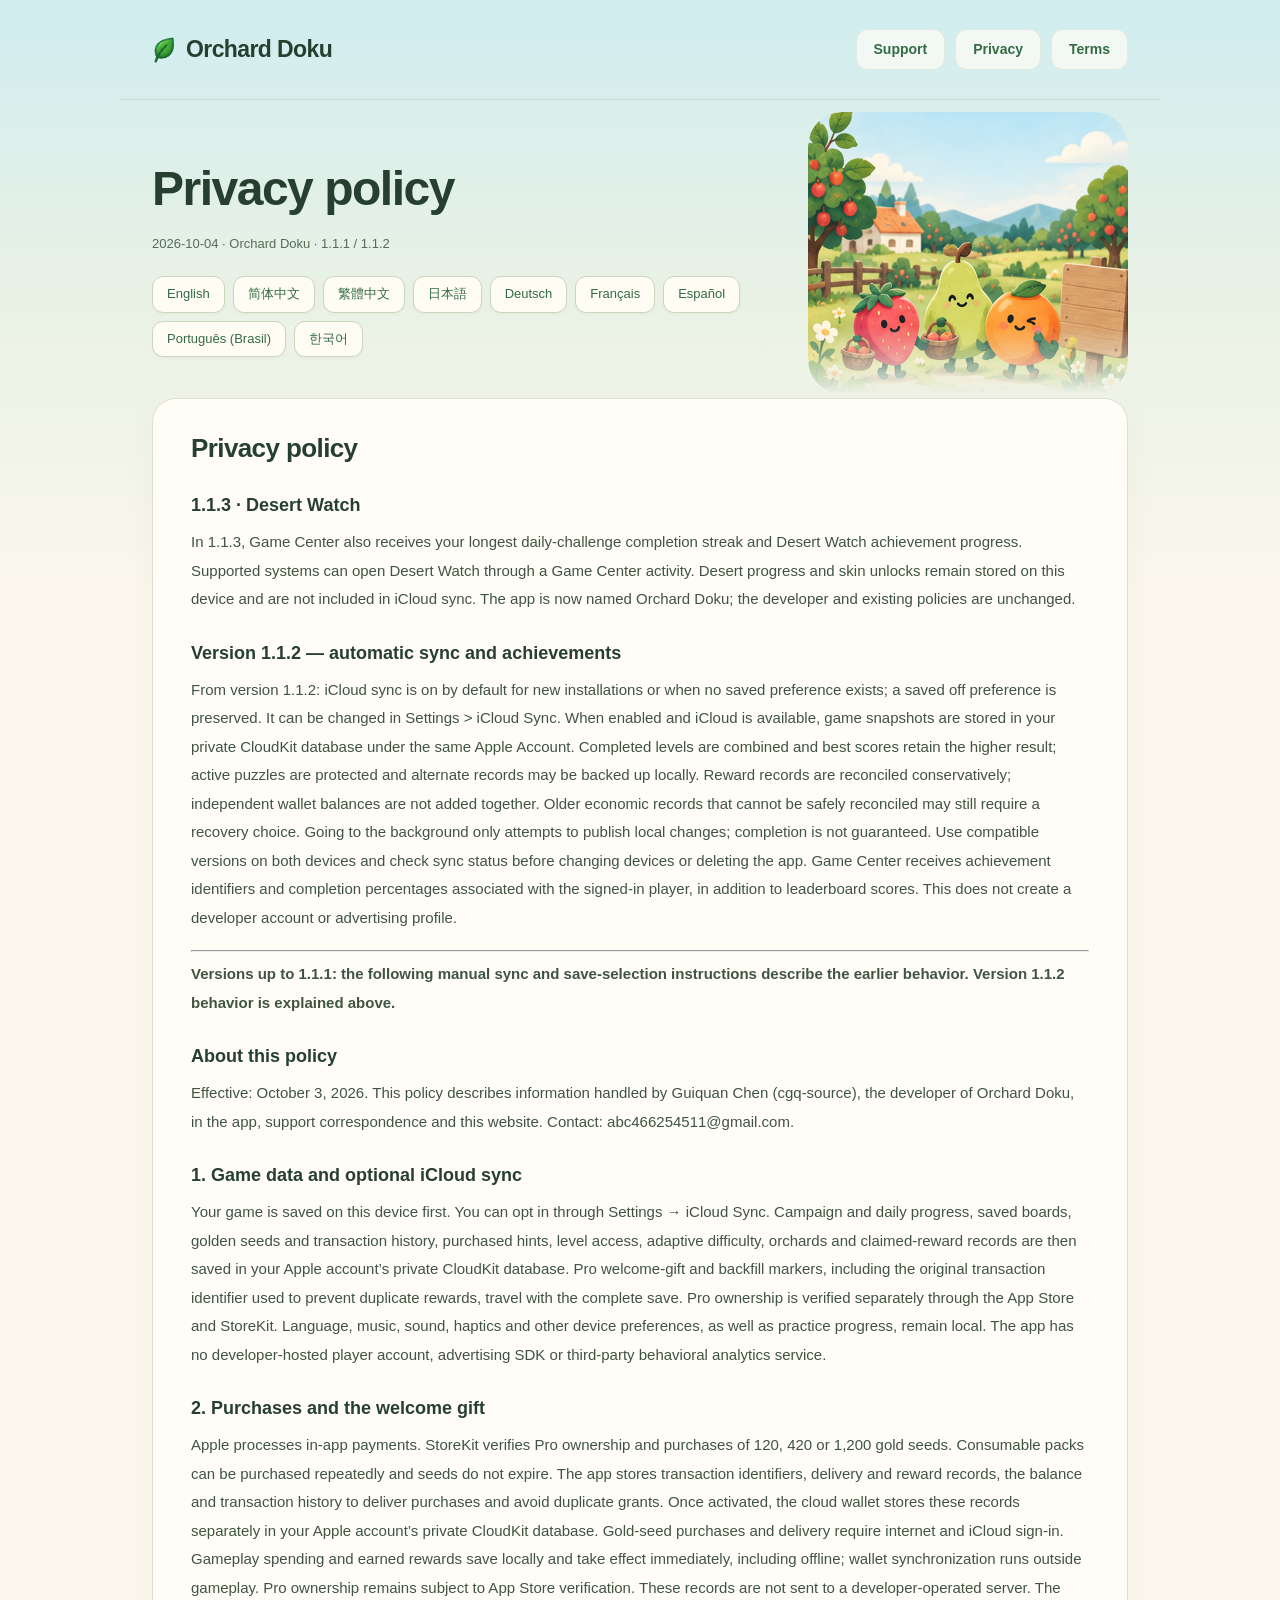
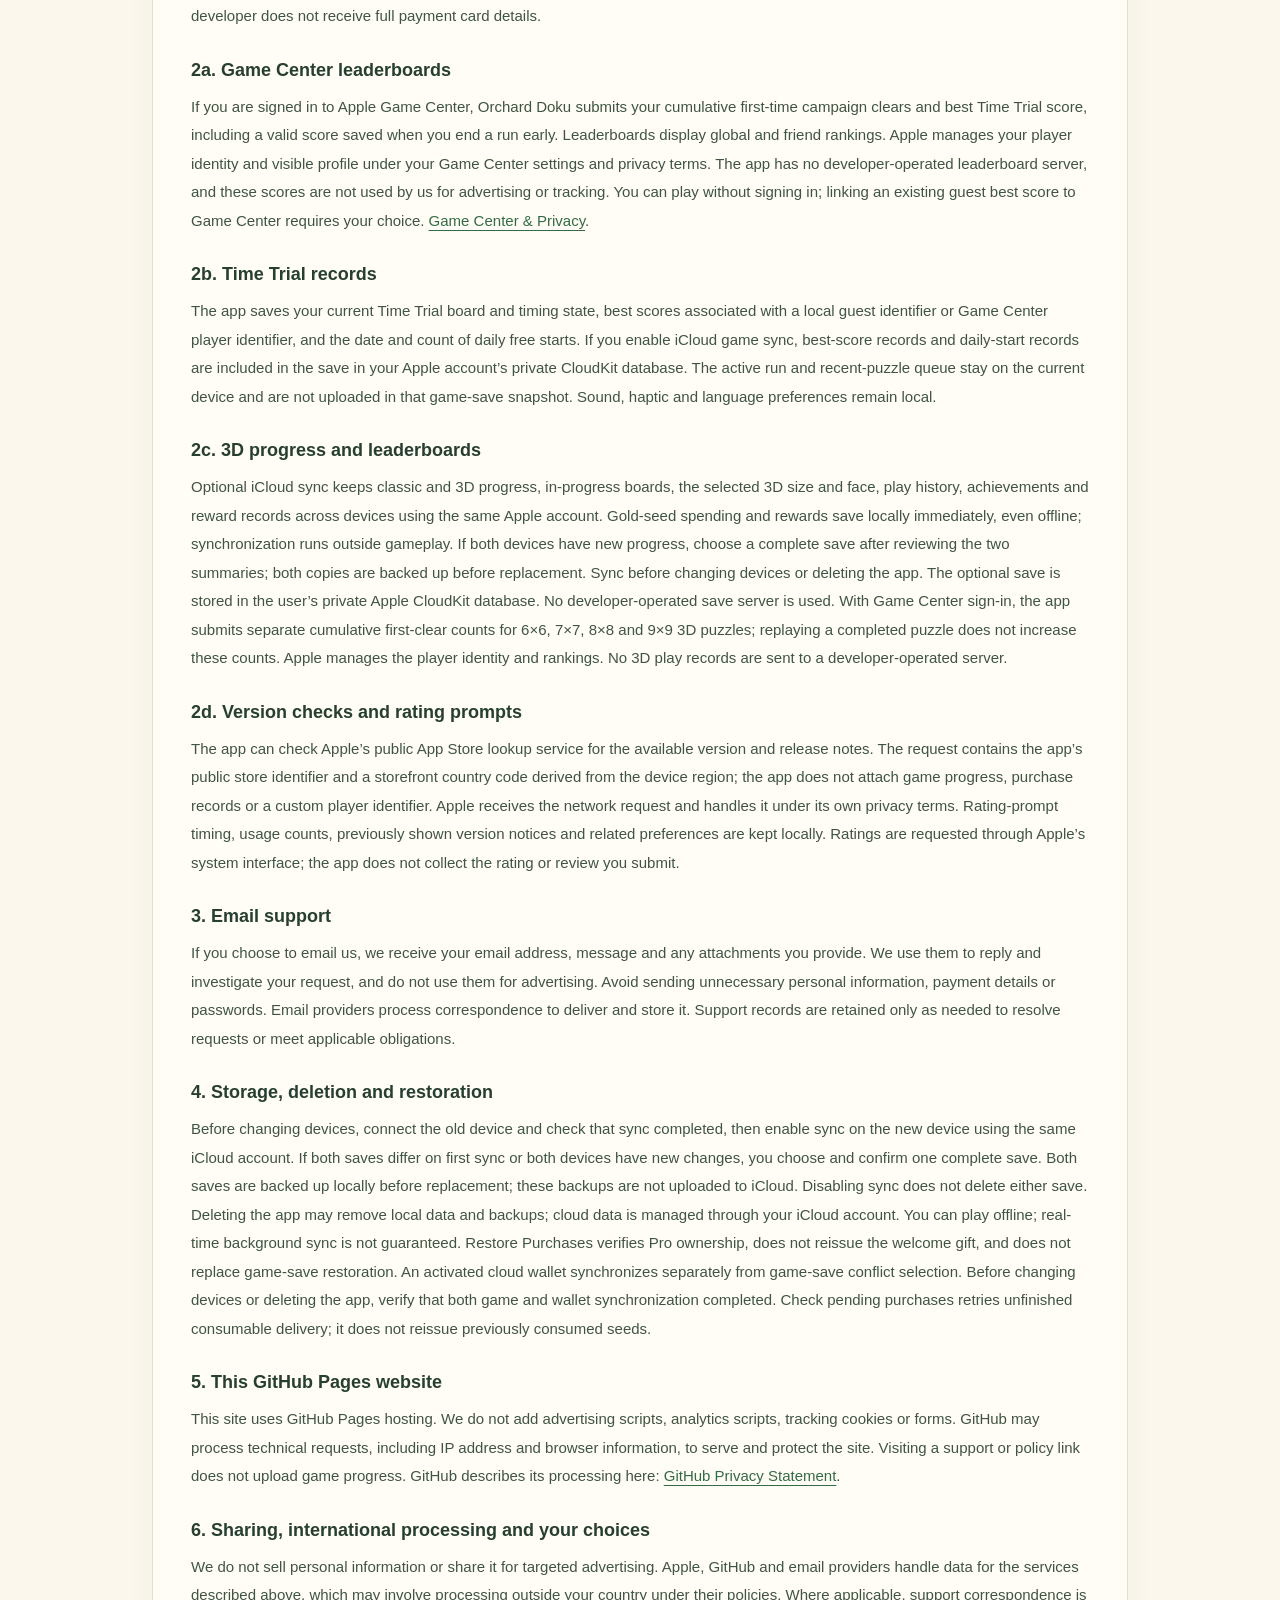
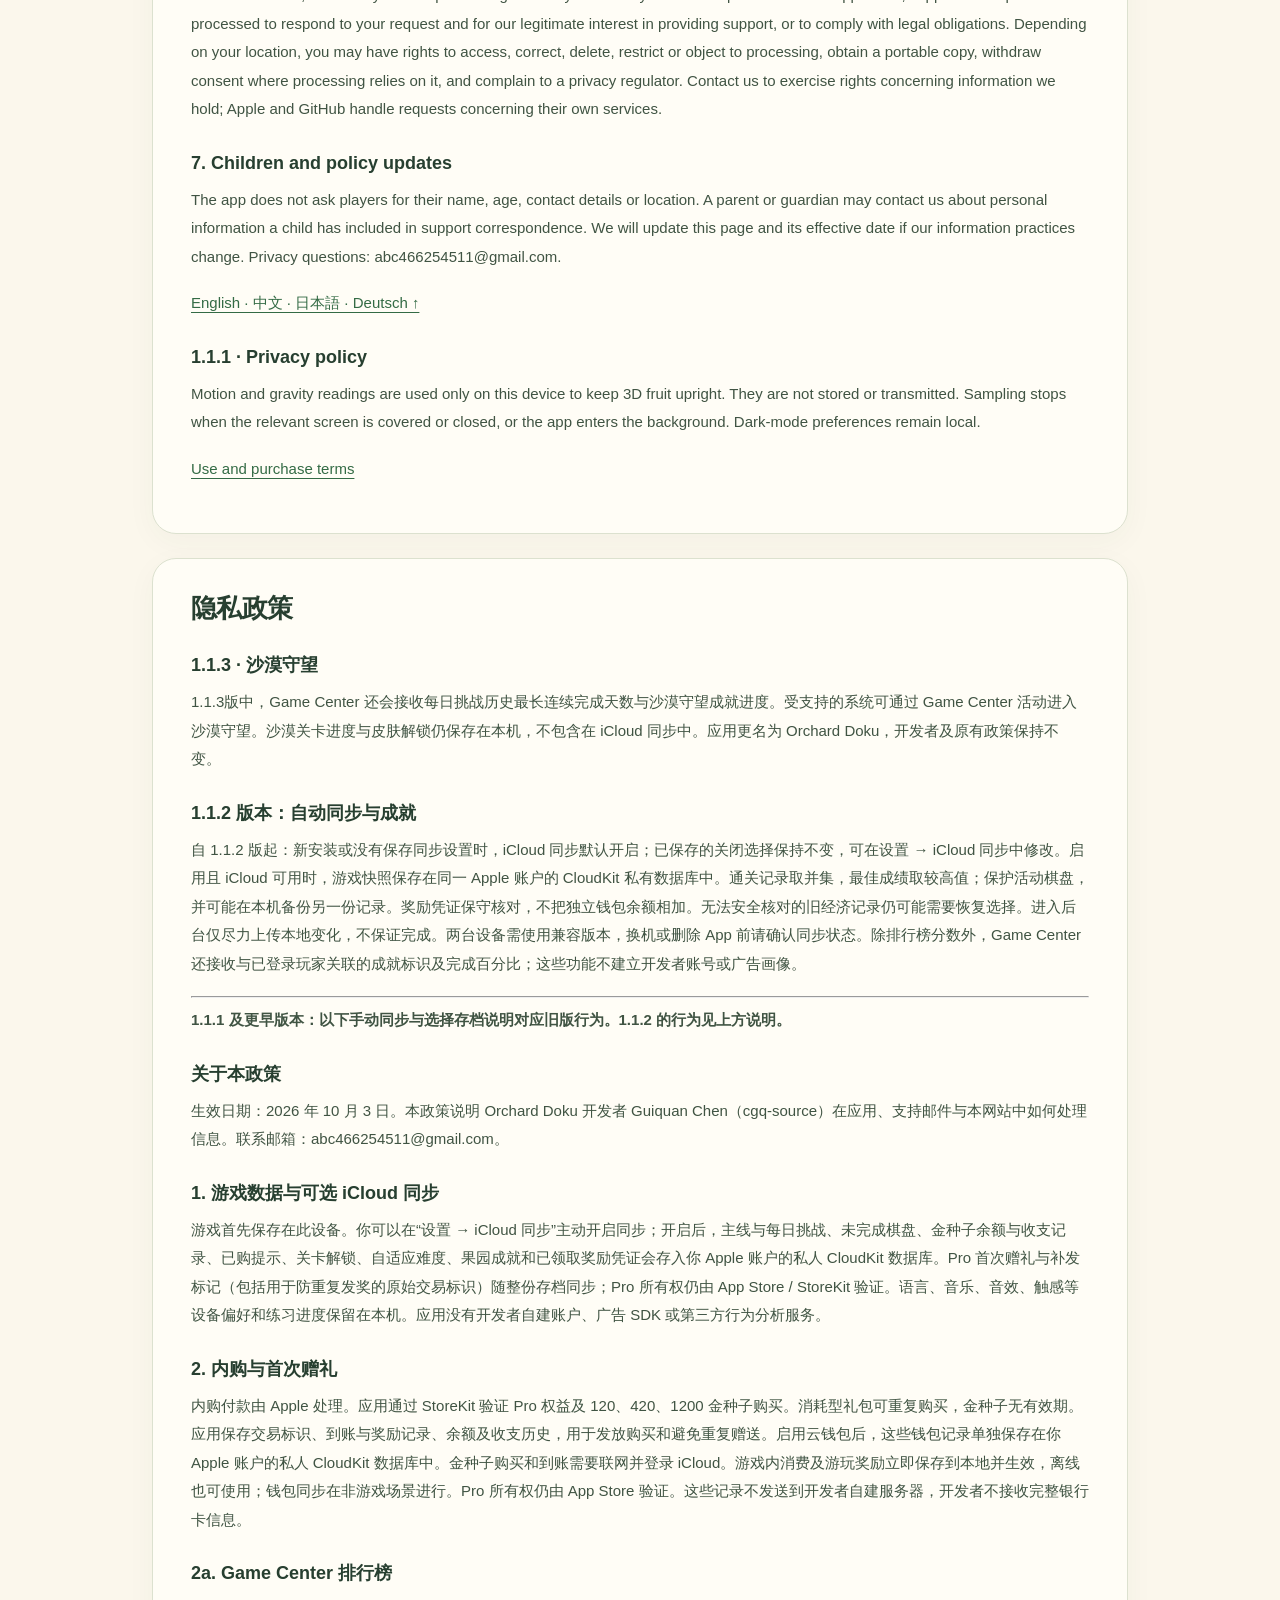
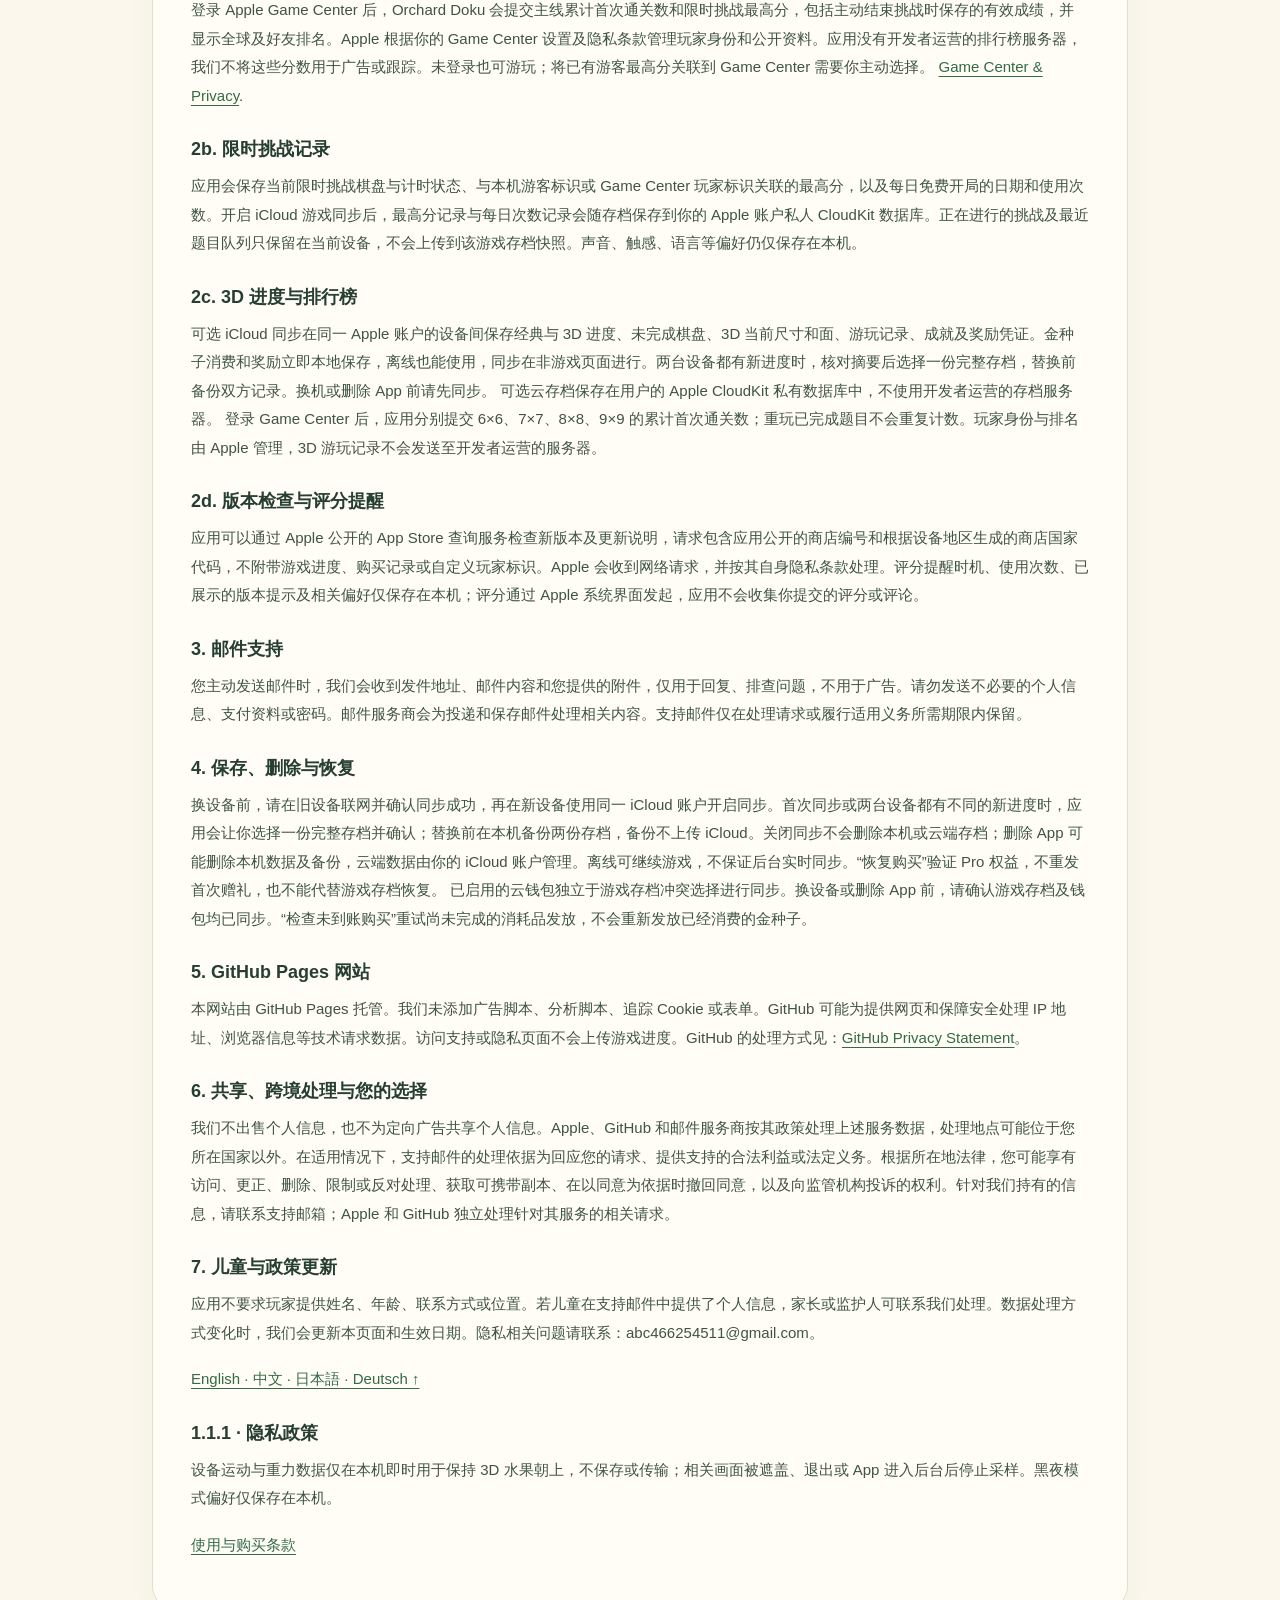
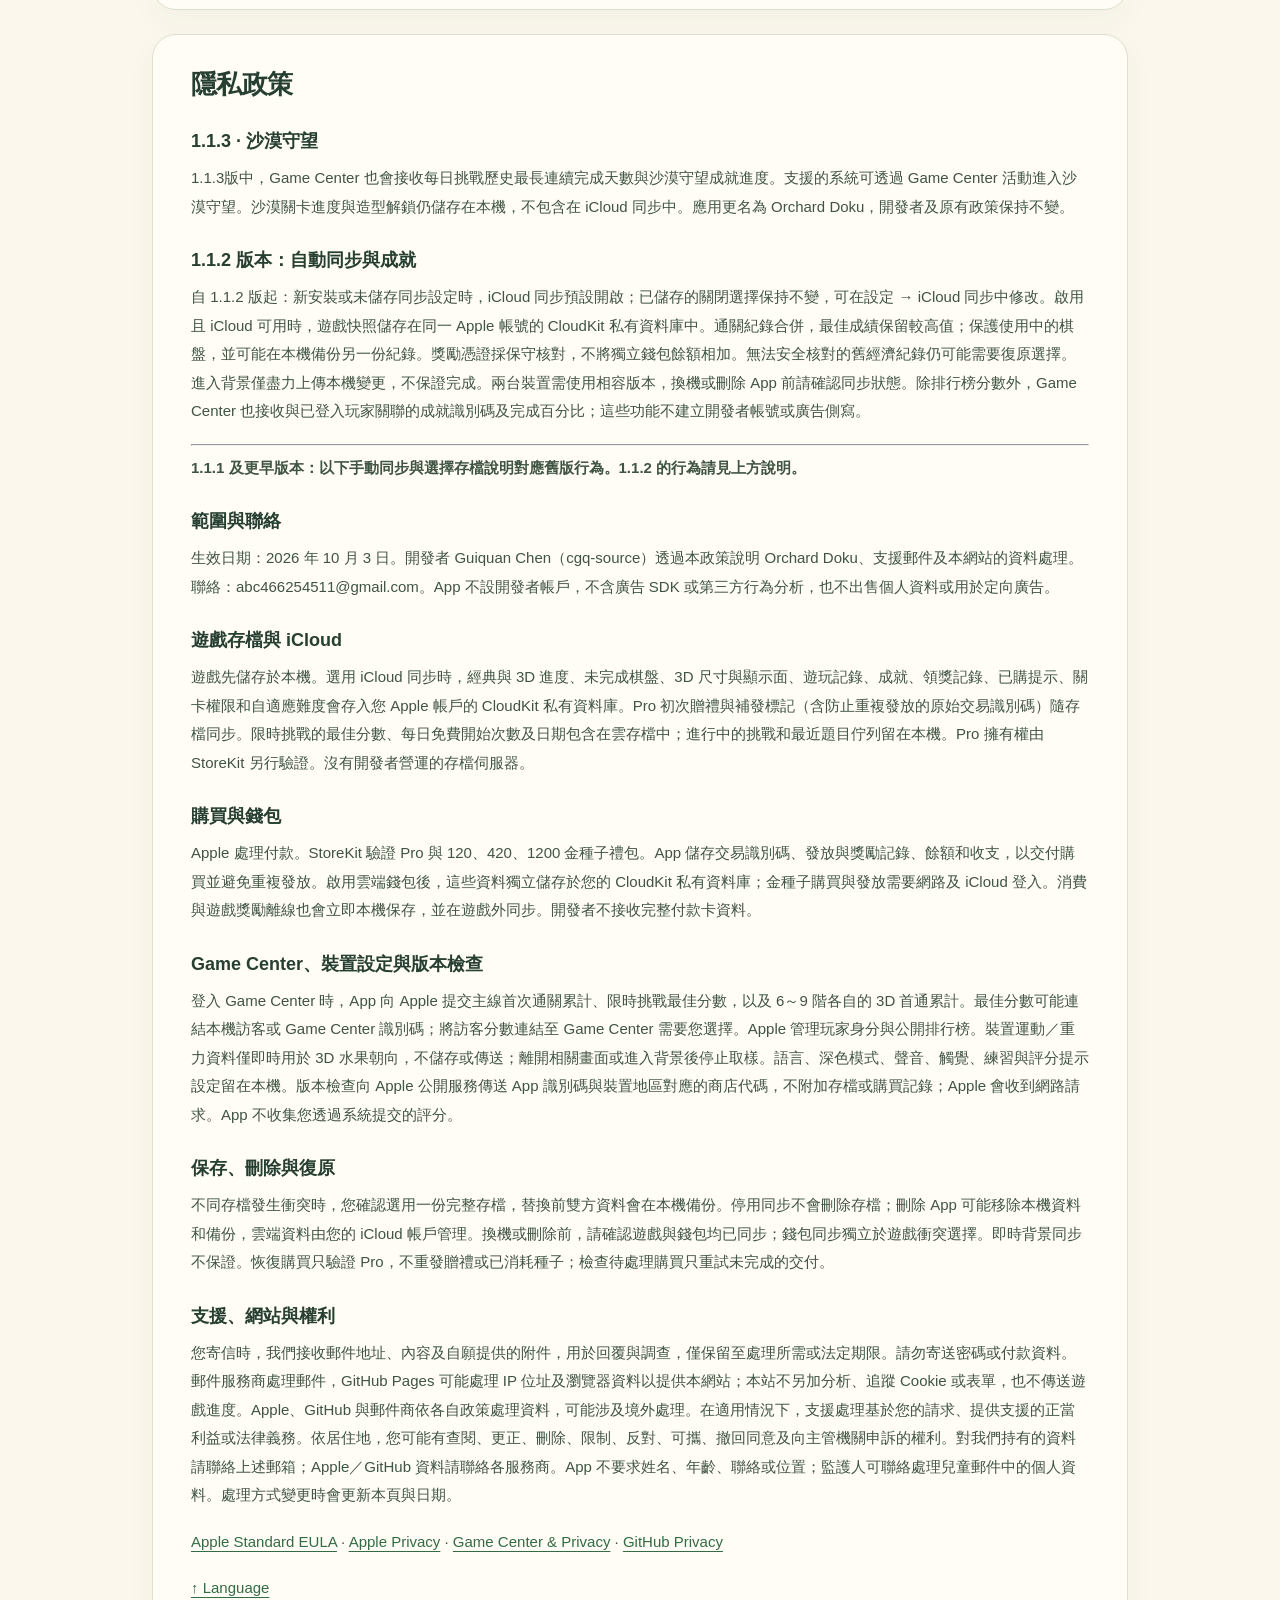
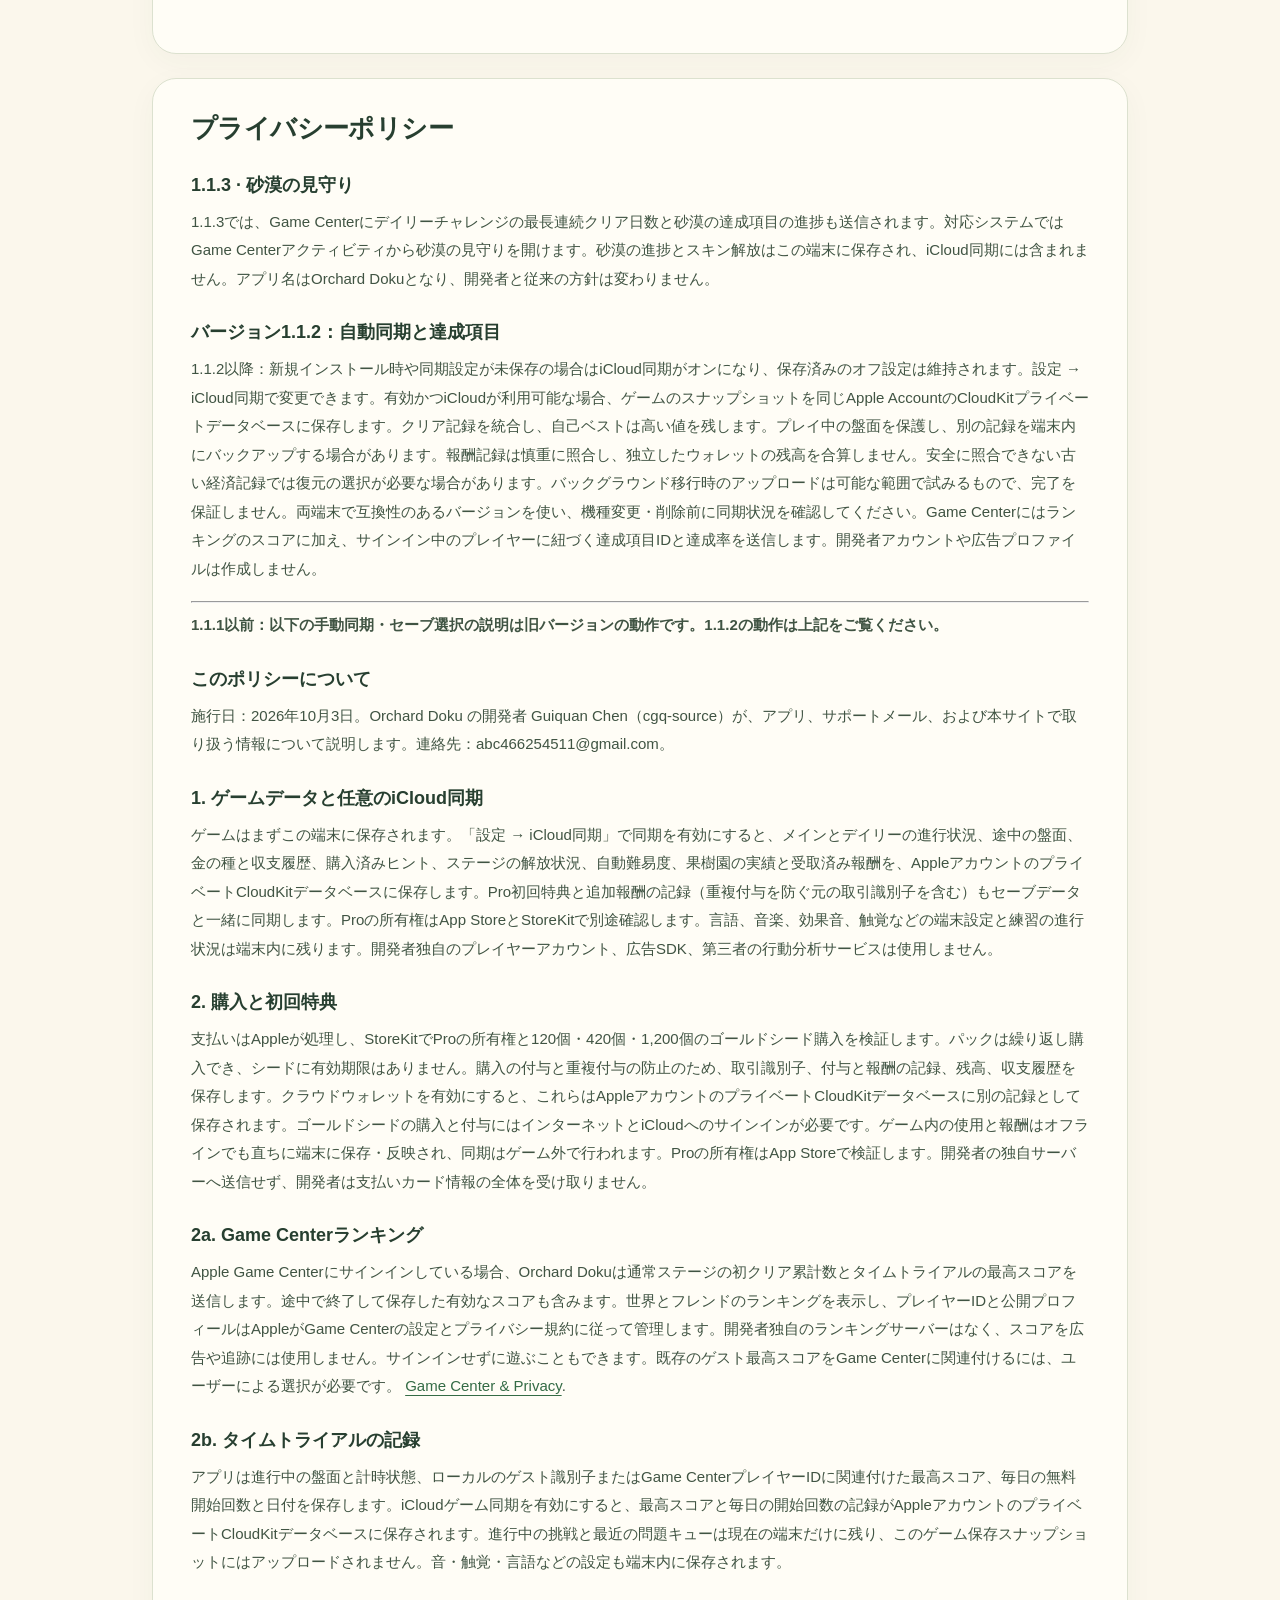
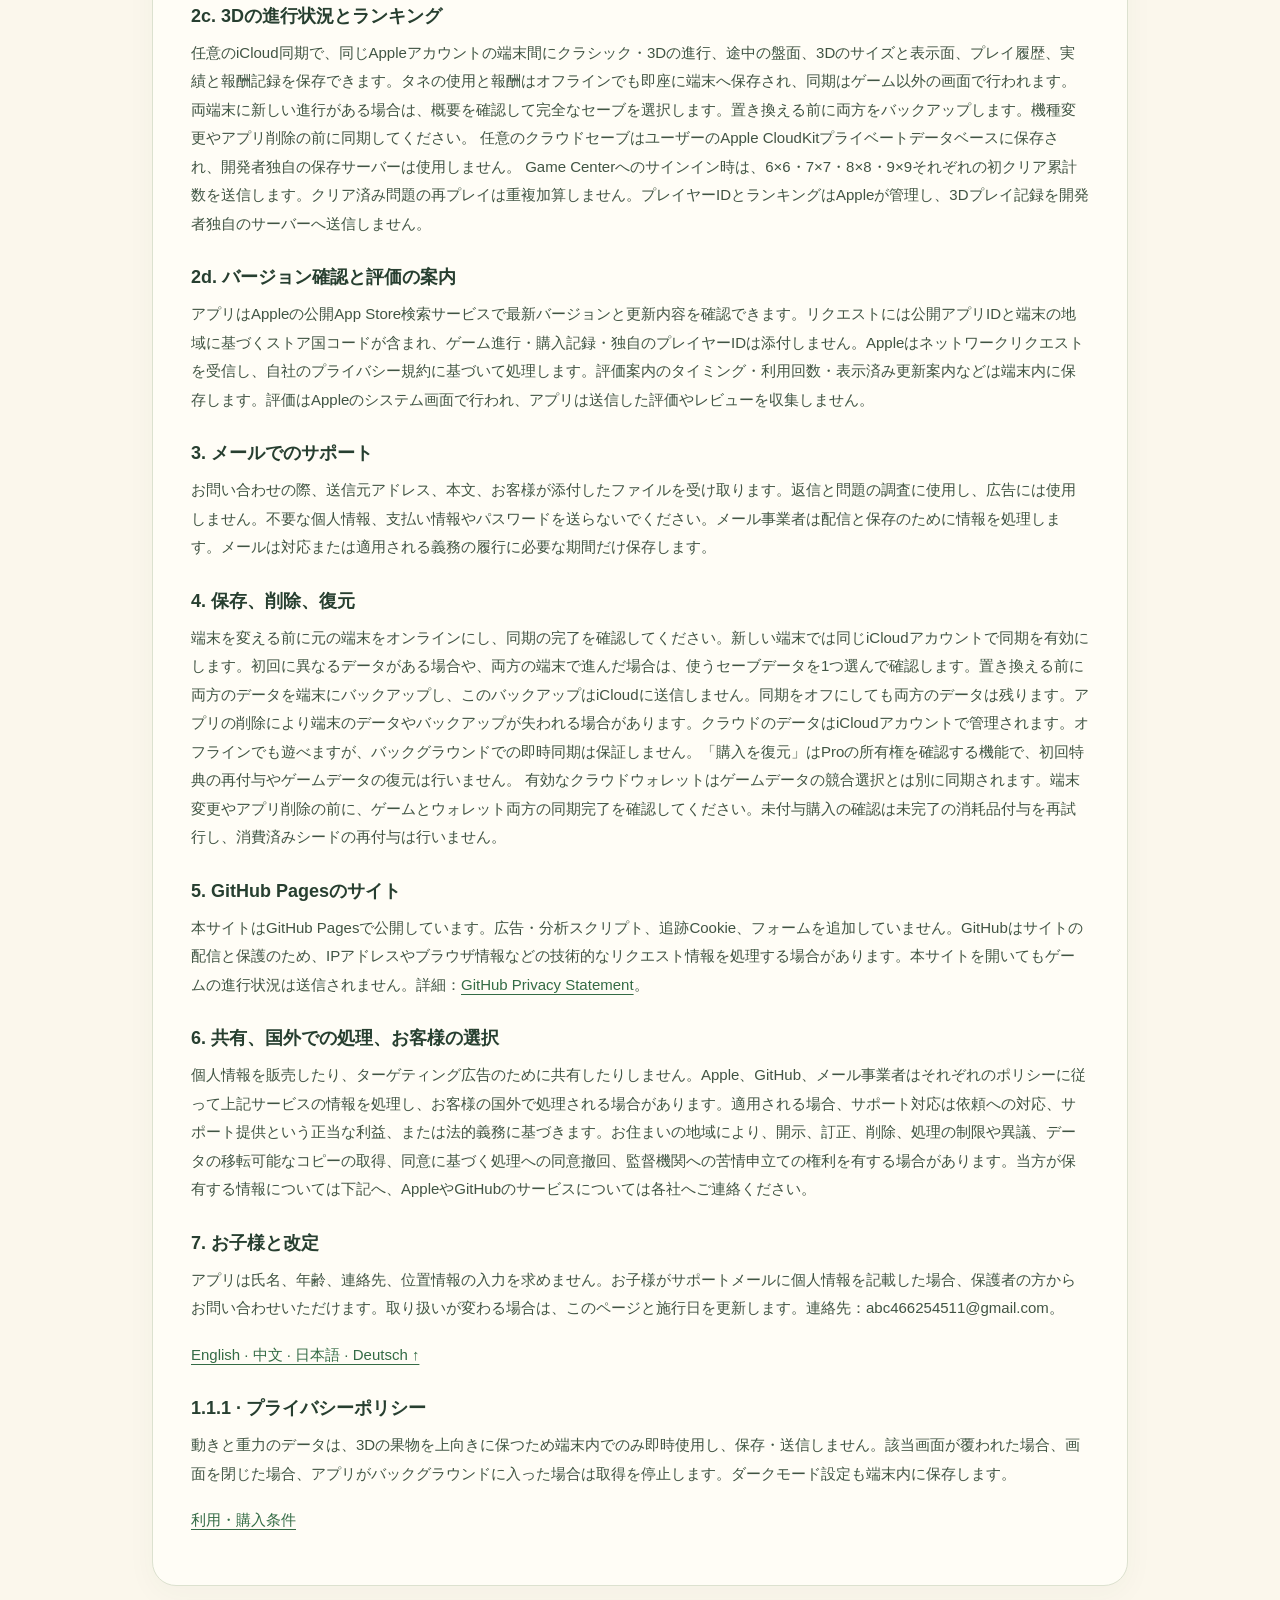
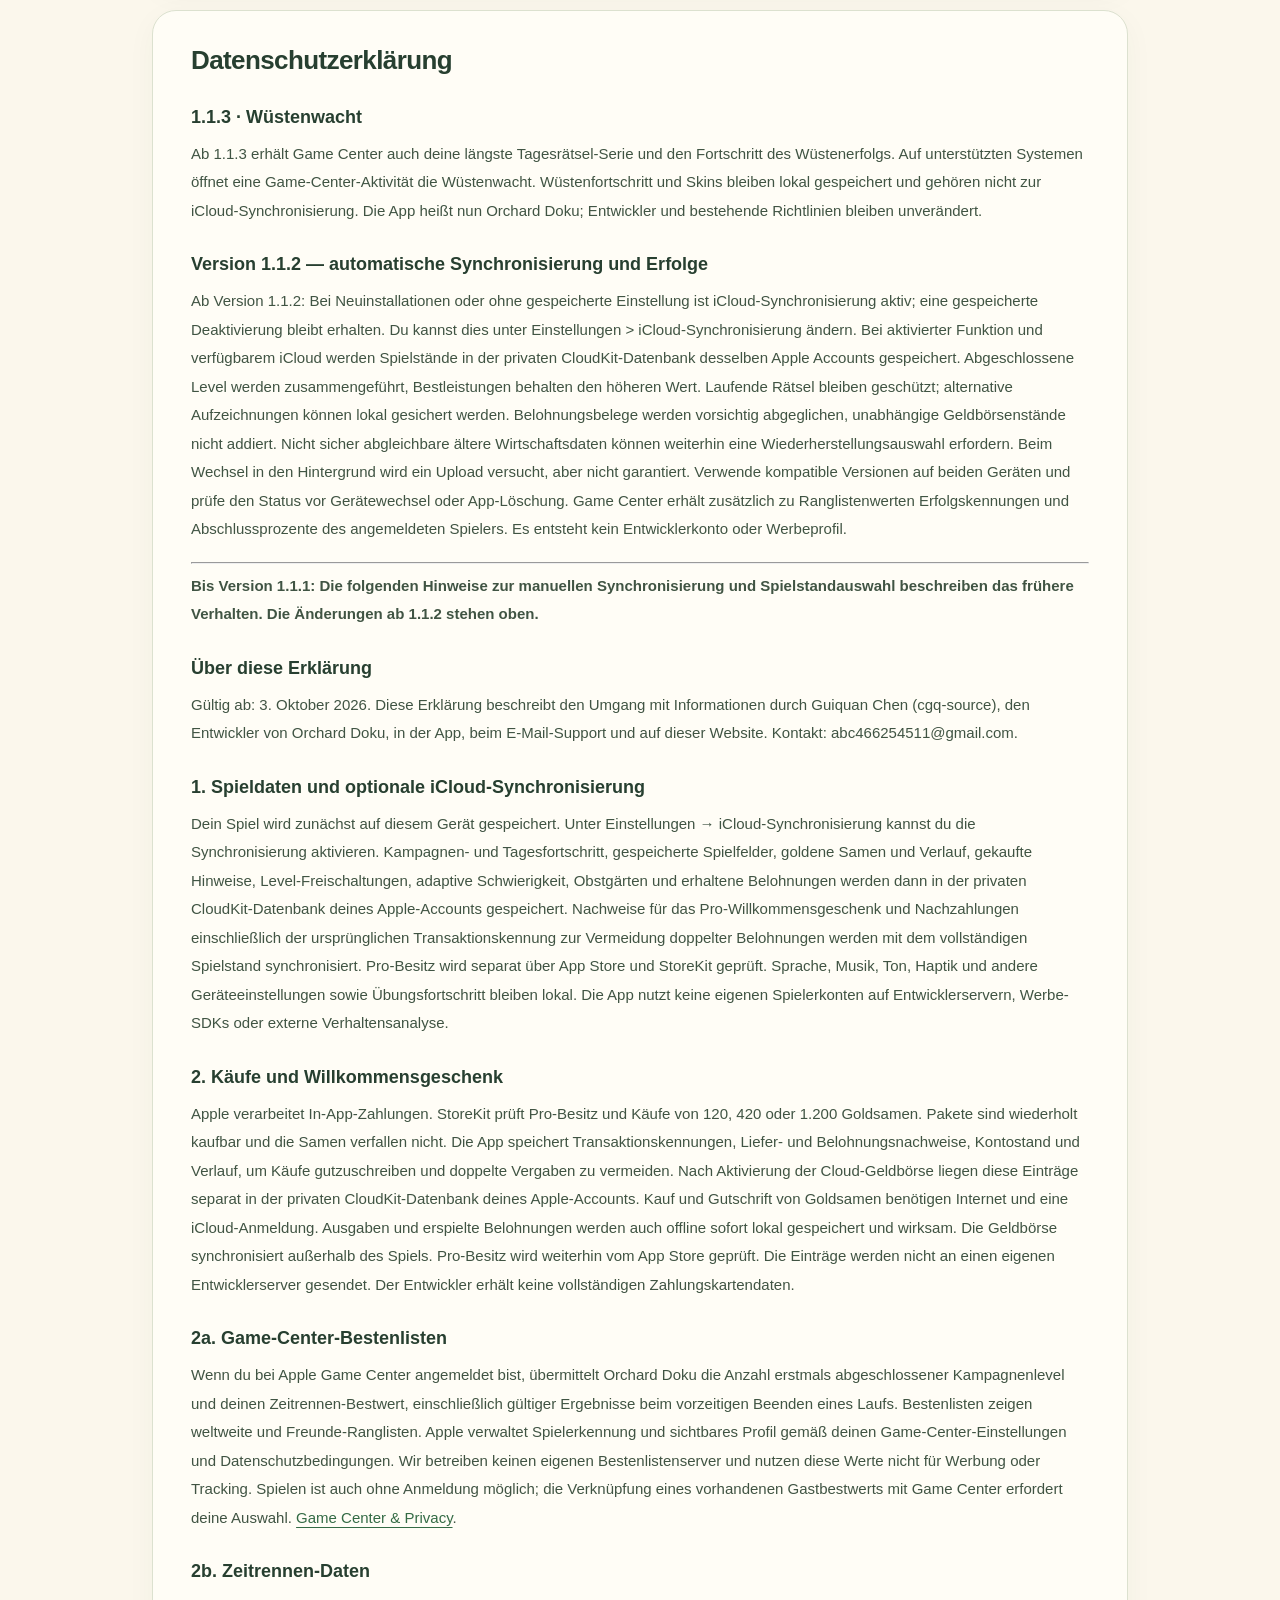
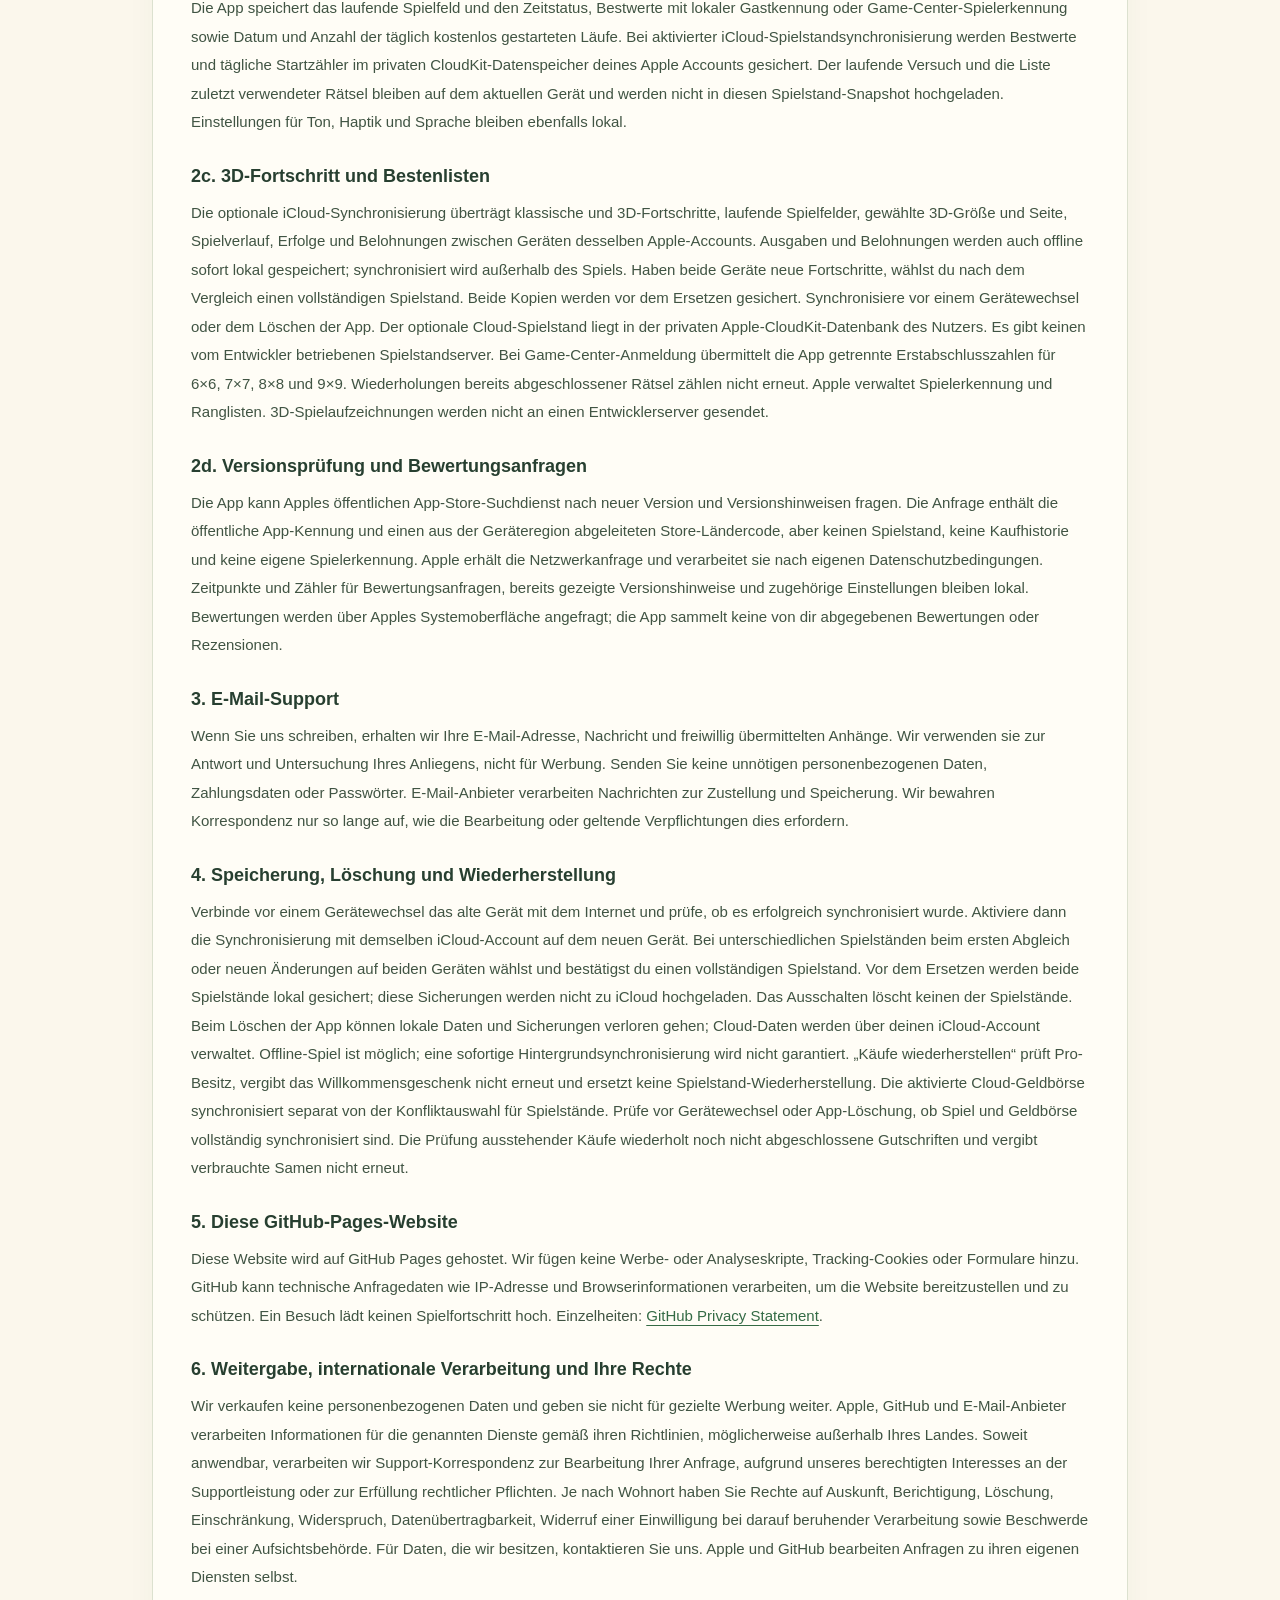
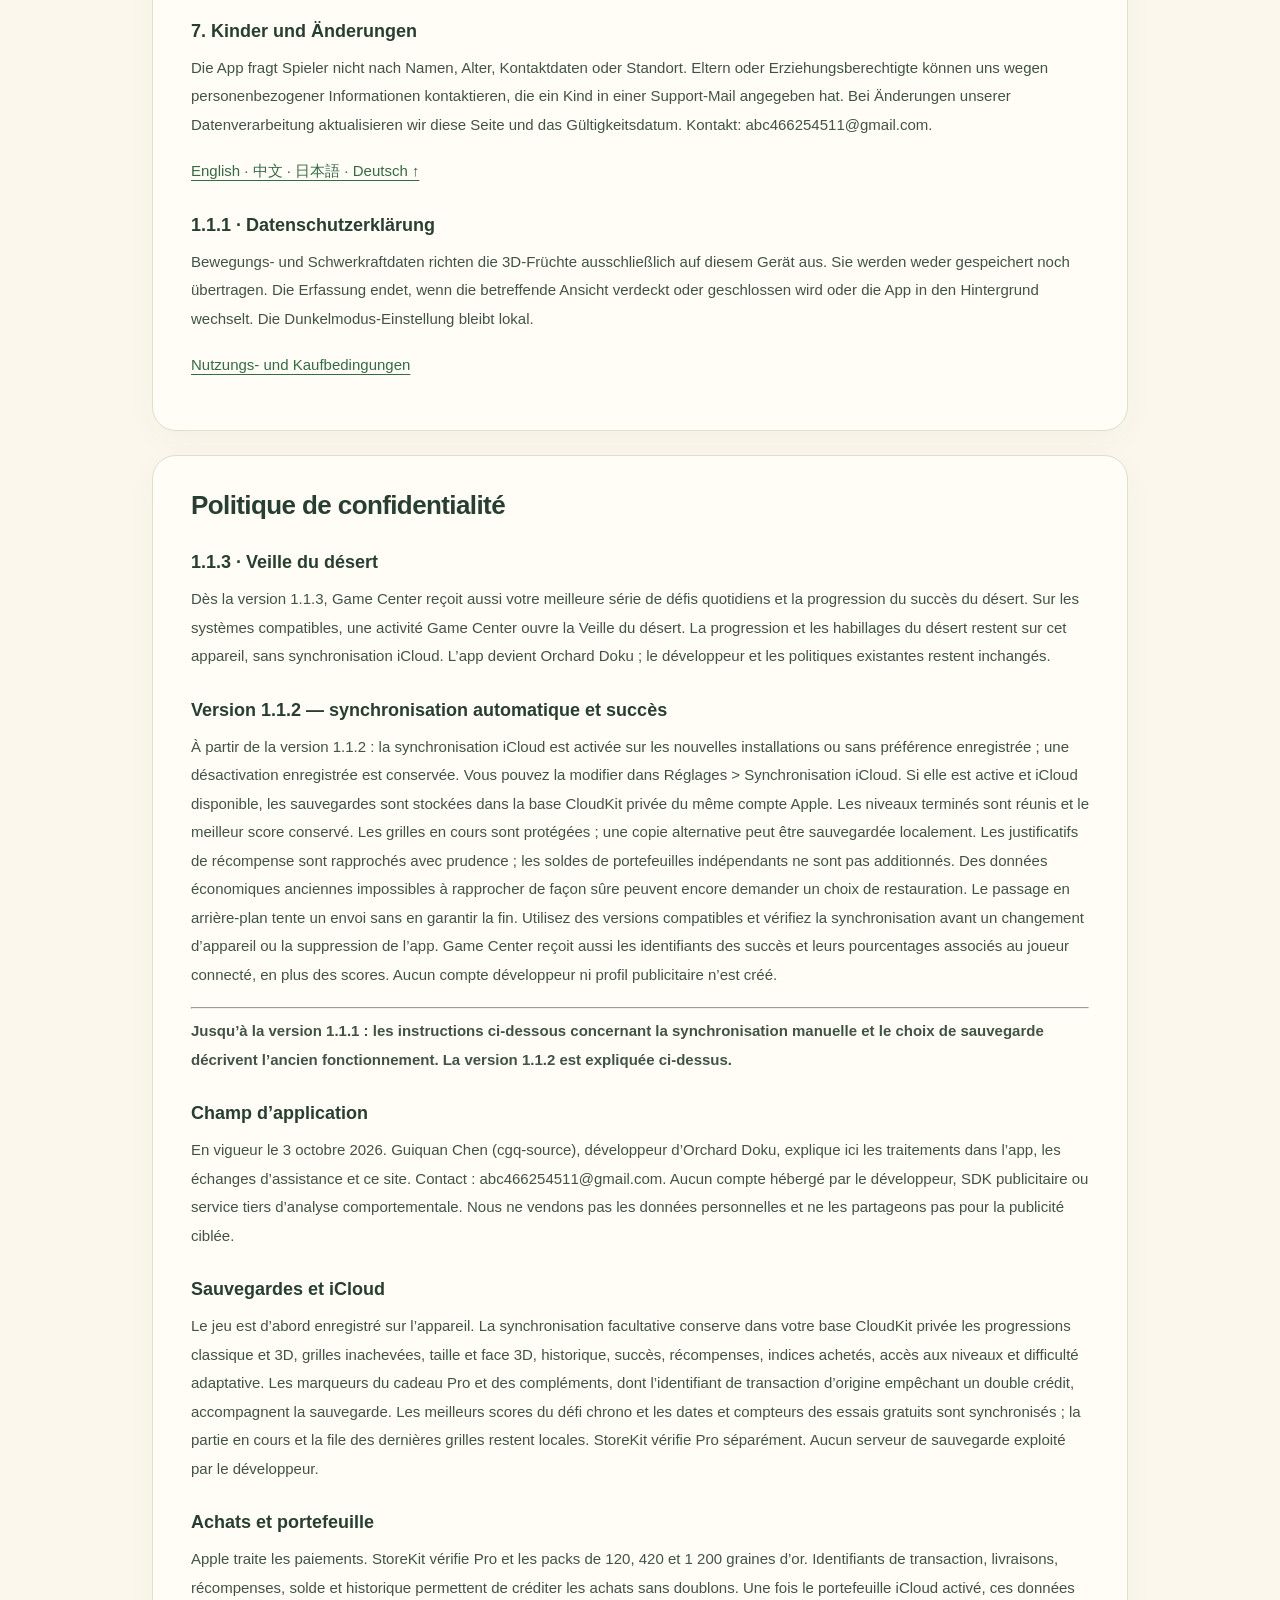
==== privacy.html @ 5396f8ba "Document Orchard Doku 1.1.3 desert and daily streak features" ====
<!doctype html>
<html lang="en"><head><meta charset="utf-8"><meta name="viewport" content="width=device-width,initial-scale=1"><meta name="color-scheme" content="light"><meta name="description" content="Orchard Doku official support and privacy information."><title>Privacy policy · Orchard Doku</title><link rel="stylesheet" href="style.css"></head><body><header><a class="brand" href="index.html">Orchard Doku</a><nav aria-label="Main navigation"><a href="support.html">Support</a><a href="privacy.html">Privacy</a><a href="terms.html">Terms</a></nav></header><main><div class="page-intro"><h1>Privacy policy</h1><p class="meta">2026-10-04 · Orchard Doku · 1.1.1 / 1.1.2</p><nav class="languages" id="languages" aria-label="Language"><a href="#english" lang="en">English</a><a href="#chinese" lang="zh-Hans">简体中文</a><a href="#traditional" lang="zh-Hant">繁體中文</a><a href="#japanese" lang="ja">日本語</a><a href="#german" lang="de">Deutsch</a><a href="#french" lang="fr">Français</a><a href="#spanish" lang="es">Español</a><a href="#portuguese" lang="pt-BR">Português (Brasil)</a><a href="#korean" lang="ko">한국어</a></nav></div><section id="english" lang="en"><h2>Privacy policy</h2><h3>1.1.3 · Desert Watch</h3><p>In 1.1.3, Game Center also receives your longest daily-challenge completion streak and Desert Watch achievement progress. Supported systems can open Desert Watch through a Game Center activity. Desert progress and skin unlocks remain stored on this device and are not included in iCloud sync. The app is now named Orchard Doku; the developer and existing policies are unchanged.</p><h3>Version 1.1.2 — automatic sync and achievements</h3><p>From version 1.1.2: iCloud sync is on by default for new installations or when no saved preference exists; a saved off preference is preserved. It can be changed in Settings &gt; iCloud Sync. When enabled and iCloud is available, game snapshots are stored in your private CloudKit database under the same Apple Account. Completed levels are combined and best scores retain the higher result; active puzzles are protected and alternate records may be backed up locally. Reward records are reconciled conservatively; independent wallet balances are not added together. Older economic records that cannot be safely reconciled may still require a recovery choice. Going to the background only attempts to publish local changes; completion is not guaranteed. Use compatible versions on both devices and check sync status before changing devices or deleting the app. Game Center receives achievement identifiers and completion percentages associated with the signed-in player, in addition to leaderboard scores. This does not create a developer account or advertising profile.</p><hr><p><strong>Versions up to 1.1.1: the following manual sync and save-selection instructions describe the earlier behavior. Version 1.1.2 behavior is explained above.</strong></p><h3>About this policy</h3><p>Effective: October 3, 2026. This policy describes information handled by Guiquan Chen (cgq-source), the developer of Orchard Doku, in the app, support correspondence and this website. Contact: abc466254511@gmail.com.</p>
<h3>1. Game data and optional iCloud sync</h3><p>Your game is saved on this device first. You can opt in through Settings → iCloud Sync. Campaign and daily progress, saved boards, golden seeds and transaction history, purchased hints, level access, adaptive difficulty, orchards and claimed-reward records are then saved in your Apple account’s private CloudKit database. Pro welcome-gift and backfill markers, including the original transaction identifier used to prevent duplicate rewards, travel with the complete save. Pro ownership is verified separately through the App Store and StoreKit. Language, music, sound, haptics and other device preferences, as well as practice progress, remain local. The app has no developer-hosted player account, advertising SDK or third-party behavioral analytics service.</p>
<h3>2. Purchases and the welcome gift</h3><p>Apple processes in-app payments. StoreKit verifies Pro ownership and purchases of 120, 420 or 1,200 gold seeds. Consumable packs can be purchased repeatedly and seeds do not expire. The app stores transaction identifiers, delivery and reward records, the balance and transaction history to deliver purchases and avoid duplicate grants. Once activated, the cloud wallet stores these records separately in your Apple account’s private CloudKit database. Gold-seed purchases and delivery require internet and iCloud sign-in. Gameplay spending and earned rewards save locally and take effect immediately, including offline; wallet synchronization runs outside gameplay. Pro ownership remains subject to App Store verification. These records are not sent to a developer-operated server. The developer does not receive full payment card details.</p>
<h3>2a. Game Center leaderboards</h3><p>If you are signed in to Apple Game Center, Orchard Doku submits your cumulative first-time campaign clears and best Time Trial score, including a valid score saved when you end a run early. Leaderboards display global and friend rankings. Apple manages your player identity and visible profile under your Game Center settings and privacy terms. The app has no developer-operated leaderboard server, and these scores are not used by us for advertising or tracking. You can play without signing in; linking an existing guest best score to Game Center requires your choice. <a href="https://www.apple.com/legal/privacy/data/en/game-center/">Game Center &amp; Privacy</a>.</p>
<h3>2b. Time Trial records</h3><p>The app saves your current Time Trial board and timing state, best scores associated with a local guest identifier or Game Center player identifier, and the date and count of daily free starts. If you enable iCloud game sync, best-score records and daily-start records are included in the save in your Apple account’s private CloudKit database. The active run and recent-puzzle queue stay on the current device and are not uploaded in that game-save snapshot. Sound, haptic and language preferences remain local.</p>
<h3>2c. 3D progress and leaderboards</h3><p>Optional iCloud sync keeps classic and 3D progress, in-progress boards, the selected 3D size and face, play history, achievements and reward records across devices using the same Apple account. Gold-seed spending and rewards save locally immediately, even offline; synchronization runs outside gameplay. If both devices have new progress, choose a complete save after reviewing the two summaries; both copies are backed up before replacement. Sync before changing devices or deleting the app. The optional save is stored in the user’s private Apple CloudKit database. No developer-operated save server is used. With Game Center sign-in, the app submits separate cumulative first-clear counts for 6×6, 7×7, 8×8 and 9×9 3D puzzles; replaying a completed puzzle does not increase these counts. Apple manages the player identity and rankings. No 3D play records are sent to a developer-operated server.</p>
<h3>2d. Version checks and rating prompts</h3><p>The app can check Apple’s public App Store lookup service for the available version and release notes. The request contains the app’s public store identifier and a storefront country code derived from the device region; the app does not attach game progress, purchase records or a custom player identifier. Apple receives the network request and handles it under its own privacy terms. Rating-prompt timing, usage counts, previously shown version notices and related preferences are kept locally. Ratings are requested through Apple’s system interface; the app does not collect the rating or review you submit.</p>
<h3>3. Email support</h3><p>If you choose to email us, we receive your email address, message and any attachments you provide. We use them to reply and investigate your request, and do not use them for advertising. Avoid sending unnecessary personal information, payment details or passwords. Email providers process correspondence to deliver and store it. Support records are retained only as needed to resolve requests or meet applicable obligations.</p>
<h3>4. Storage, deletion and restoration</h3><p>Before changing devices, connect the old device and check that sync completed, then enable sync on the new device using the same iCloud account. If both saves differ on first sync or both devices have new changes, you choose and confirm one complete save. Both saves are backed up locally before replacement; these backups are not uploaded to iCloud. Disabling sync does not delete either save. Deleting the app may remove local data and backups; cloud data is managed through your iCloud account. You can play offline; real-time background sync is not guaranteed. Restore Purchases verifies Pro ownership, does not reissue the welcome gift, and does not replace game-save restoration. An activated cloud wallet synchronizes separately from game-save conflict selection. Before changing devices or deleting the app, verify that both game and wallet synchronization completed. Check pending purchases retries unfinished consumable delivery; it does not reissue previously consumed seeds.</p>
<h3>5. This GitHub Pages website</h3><p>This site uses GitHub Pages hosting. We do not add advertising scripts, analytics scripts, tracking cookies or forms. GitHub may process technical requests, including IP address and browser information, to serve and protect the site. Visiting a support or policy link does not upload game progress. GitHub describes its processing here: <a href="https://docs.github.com/en/site-policy/privacy-policies/github-general-privacy-statement">GitHub Privacy Statement</a>.</p>
<h3>6. Sharing, international processing and your choices</h3><p>We do not sell personal information or share it for targeted advertising. Apple, GitHub and email providers handle data for the services described above, which may involve processing outside your country under their policies. Where applicable, support correspondence is processed to respond to your request and for our legitimate interest in providing support, or to comply with legal obligations. Depending on your location, you may have rights to access, correct, delete, restrict or object to processing, obtain a portable copy, withdraw consent where processing relies on it, and complain to a privacy regulator. Contact us to exercise rights concerning information we hold; Apple and GitHub handle requests concerning their own services.</p>
<h3>7. Children and policy updates</h3><p>The app does not ask players for their name, age, contact details or location. A parent or guardian may contact us about personal information a child has included in support correspondence. We will update this page and its effective date if our information practices change. Privacy questions: abc466254511@gmail.com.</p>
<p><a href="#languages">English · 中文 · 日本語 · Deutsch ↑</a></p><h3>1.1.1 · Privacy policy</h3><p>Motion and gravity readings are used only on this device to keep 3D fruit upright. They are not stored or transmitted. Sampling stops when the relevant screen is covered or closed, or the app enters the background. Dark-mode preferences remain local.</p><p><a href="terms.html#english">Use and purchase terms</a></p></section><section id="chinese" lang="zh-Hans"><h2>隐私政策</h2><h3>1.1.3 · 沙漠守望</h3><p>1.1.3版中，Game Center 还会接收每日挑战历史最长连续完成天数与沙漠守望成就进度。受支持的系统可通过 Game Center 活动进入沙漠守望。沙漠关卡进度与皮肤解锁仍保存在本机，不包含在 iCloud 同步中。应用更名为 Orchard Doku，开发者及原有政策保持不变。</p><h3>1.1.2 版本：自动同步与成就</h3><p>自 1.1.2 版起：新安装或没有保存同步设置时，iCloud 同步默认开启；已保存的关闭选择保持不变，可在设置 → iCloud 同步中修改。启用且 iCloud 可用时，游戏快照保存在同一 Apple 账户的 CloudKit 私有数据库中。通关记录取并集，最佳成绩取较高值；保护活动棋盘，并可能在本机备份另一份记录。奖励凭证保守核对，不把独立钱包余额相加。无法安全核对的旧经济记录仍可能需要恢复选择。进入后台仅尽力上传本地变化，不保证完成。两台设备需使用兼容版本，换机或删除 App 前请确认同步状态。除排行榜分数外，Game Center 还接收与已登录玩家关联的成就标识及完成百分比；这些功能不建立开发者账号或广告画像。</p><hr><p><strong>1.1.1 及更早版本：以下手动同步与选择存档说明对应旧版行为。1.1.2 的行为见上方说明。</strong></p><h3>关于本政策</h3><p>生效日期：2026 年 10 月 3 日。本政策说明 Orchard Doku 开发者 Guiquan Chen（cgq-source）在应用、支持邮件与本网站中如何处理信息。联系邮箱：abc466254511@gmail.com。</p>
<h3>1. 游戏数据与可选 iCloud 同步</h3><p>游戏首先保存在此设备。你可以在“设置 → iCloud 同步”主动开启同步；开启后，主线与每日挑战、未完成棋盘、金种子余额与收支记录、已购提示、关卡解锁、自适应难度、果园成就和已领取奖励凭证会存入你 Apple 账户的私人 CloudKit 数据库。Pro 首次赠礼与补发标记（包括用于防重复发奖的原始交易标识）随整份存档同步；Pro 所有权仍由 App Store / StoreKit 验证。语言、音乐、音效、触感等设备偏好和练习进度保留在本机。应用没有开发者自建账户、广告 SDK 或第三方行为分析服务。</p>
<h3>2. 内购与首次赠礼</h3><p>内购付款由 Apple 处理。应用通过 StoreKit 验证 Pro 权益及 120、420、1200 金种子购买。消耗型礼包可重复购买，金种子无有效期。应用保存交易标识、到账与奖励记录、余额及收支历史，用于发放购买和避免重复赠送。启用云钱包后，这些钱包记录单独保存在你 Apple 账户的私人 CloudKit 数据库中。金种子购买和到账需要联网并登录 iCloud。游戏内消费及游玩奖励立即保存到本地并生效，离线也可使用；钱包同步在非游戏场景进行。Pro 所有权仍由 App Store 验证。这些记录不发送到开发者自建服务器，开发者不接收完整银行卡信息。</p>
<h3>2a. Game Center 排行榜</h3><p>登录 Apple Game Center 后，Orchard Doku 会提交主线累计首次通关数和限时挑战最高分，包括主动结束挑战时保存的有效成绩，并显示全球及好友排名。Apple 根据你的 Game Center 设置及隐私条款管理玩家身份和公开资料。应用没有开发者运营的排行榜服务器，我们不将这些分数用于广告或跟踪。未登录也可游玩；将已有游客最高分关联到 Game Center 需要你主动选择。 <a href="https://www.apple.com/legal/privacy/data/en/game-center/">Game Center &amp; Privacy</a>.</p>
<h3>2b. 限时挑战记录</h3><p>应用会保存当前限时挑战棋盘与计时状态、与本机游客标识或 Game Center 玩家标识关联的最高分，以及每日免费开局的日期和使用次数。开启 iCloud 游戏同步后，最高分记录与每日次数记录会随存档保存到你的 Apple 账户私人 CloudKit 数据库。正在进行的挑战及最近题目队列只保留在当前设备，不会上传到该游戏存档快照。声音、触感、语言等偏好仍仅保存在本机。</p>
<h3>2c. 3D 进度与排行榜</h3><p>可选 iCloud 同步在同一 Apple 账户的设备间保存经典与 3D 进度、未完成棋盘、3D 当前尺寸和面、游玩记录、成就及奖励凭证。金种子消费和奖励立即本地保存，离线也能使用，同步在非游戏页面进行。两台设备都有新进度时，核对摘要后选择一份完整存档，替换前备份双方记录。换机或删除 App 前请先同步。 可选云存档保存在用户的 Apple CloudKit 私有数据库中，不使用开发者运营的存档服务器。 登录 Game Center 后，应用分别提交 6×6、7×7、8×8、9×9 的累计首次通关数；重玩已完成题目不会重复计数。玩家身份与排名由 Apple 管理，3D 游玩记录不会发送至开发者运营的服务器。</p>
<h3>2d. 版本检查与评分提醒</h3><p>应用可以通过 Apple 公开的 App Store 查询服务检查新版本及更新说明，请求包含应用公开的商店编号和根据设备地区生成的商店国家代码，不附带游戏进度、购买记录或自定义玩家标识。Apple 会收到网络请求，并按其自身隐私条款处理。评分提醒时机、使用次数、已展示的版本提示及相关偏好仅保存在本机；评分通过 Apple 系统界面发起，应用不会收集你提交的评分或评论。</p>
<h3>3. 邮件支持</h3><p>您主动发送邮件时，我们会收到发件地址、邮件内容和您提供的附件，仅用于回复、排查问题，不用于广告。请勿发送不必要的个人信息、支付资料或密码。邮件服务商会为投递和保存邮件处理相关内容。支持邮件仅在处理请求或履行适用义务所需期限内保留。</p>
<h3>4. 保存、删除与恢复</h3><p>换设备前，请在旧设备联网并确认同步成功，再在新设备使用同一 iCloud 账户开启同步。首次同步或两台设备都有不同的新进度时，应用会让你选择一份完整存档并确认；替换前在本机备份两份存档，备份不上传 iCloud。关闭同步不会删除本机或云端存档；删除 App 可能删除本机数据及备份，云端数据由你的 iCloud 账户管理。离线可继续游戏，不保证后台实时同步。“恢复购买”验证 Pro 权益，不重发首次赠礼，也不能代替游戏存档恢复。 已启用的云钱包独立于游戏存档冲突选择进行同步。换设备或删除 App 前，请确认游戏存档及钱包均已同步。“检查未到账购买”重试尚未完成的消耗品发放，不会重新发放已经消费的金种子。</p>
<h3>5. GitHub Pages 网站</h3><p>本网站由 GitHub Pages 托管。我们未添加广告脚本、分析脚本、追踪 Cookie 或表单。GitHub 可能为提供网页和保障安全处理 IP 地址、浏览器信息等技术请求数据。访问支持或隐私页面不会上传游戏进度。GitHub 的处理方式见：<a href="https://docs.github.com/en/site-policy/privacy-policies/github-general-privacy-statement">GitHub Privacy Statement</a>。</p>
<h3>6. 共享、跨境处理与您的选择</h3><p>我们不出售个人信息，也不为定向广告共享个人信息。Apple、GitHub 和邮件服务商按其政策处理上述服务数据，处理地点可能位于您所在国家以外。在适用情况下，支持邮件的处理依据为回应您的请求、提供支持的合法利益或法定义务。根据所在地法律，您可能享有访问、更正、删除、限制或反对处理、获取可携带副本、在以同意为依据时撤回同意，以及向监管机构投诉的权利。针对我们持有的信息，请联系支持邮箱；Apple 和 GitHub 独立处理针对其服务的相关请求。</p>
<h3>7. 儿童与政策更新</h3><p>应用不要求玩家提供姓名、年龄、联系方式或位置。若儿童在支持邮件中提供了个人信息，家长或监护人可联系我们处理。数据处理方式变化时，我们会更新本页面和生效日期。隐私相关问题请联系：abc466254511@gmail.com。</p>
<p><a href="#languages">English · 中文 · 日本語 · Deutsch ↑</a></p><h3>1.1.1 · 隐私政策</h3><p>设备运动与重力数据仅在本机即时用于保持 3D 水果朝上，不保存或传输；相关画面被遮盖、退出或 App 进入后台后停止采样。黑夜模式偏好仅保存在本机。</p><p><a href="terms.html#chinese">使用与购买条款</a></p></section><section id="traditional" lang="zh-Hant"><h2>隱私政策</h2><h3>1.1.3 · 沙漠守望</h3><p>1.1.3版中，Game Center 也會接收每日挑戰歷史最長連續完成天數與沙漠守望成就進度。支援的系統可透過 Game Center 活動進入沙漠守望。沙漠關卡進度與造型解鎖仍儲存在本機，不包含在 iCloud 同步中。應用更名為 Orchard Doku，開發者及原有政策保持不變。</p><h3>1.1.2 版本：自動同步與成就</h3><p>自 1.1.2 版起：新安裝或未儲存同步設定時，iCloud 同步預設開啟；已儲存的關閉選擇保持不變，可在設定 → iCloud 同步中修改。啟用且 iCloud 可用時，遊戲快照儲存在同一 Apple 帳號的 CloudKit 私有資料庫中。通關紀錄合併，最佳成績保留較高值；保護使用中的棋盤，並可能在本機備份另一份紀錄。獎勵憑證採保守核對，不將獨立錢包餘額相加。無法安全核對的舊經濟紀錄仍可能需要復原選擇。進入背景僅盡力上傳本機變更，不保證完成。兩台裝置需使用相容版本，換機或刪除 App 前請確認同步狀態。除排行榜分數外，Game Center 也接收與已登入玩家關聯的成就識別碼及完成百分比；這些功能不建立開發者帳號或廣告側寫。</p><hr><p><strong>1.1.1 及更早版本：以下手動同步與選擇存檔說明對應舊版行為。1.1.2 的行為請見上方說明。</strong></p><h3>範圍與聯絡</h3><p>生效日期：2026 年 10 月 3 日。開發者 Guiquan Chen（cgq-source）透過本政策說明 Orchard Doku、支援郵件及本網站的資料處理。聯絡：abc466254511@gmail.com。App 不設開發者帳戶，不含廣告 SDK 或第三方行為分析，也不出售個人資料或用於定向廣告。</p><h3>遊戲存檔與 iCloud</h3><p>遊戲先儲存於本機。選用 iCloud 同步時，經典與 3D 進度、未完成棋盤、3D 尺寸與顯示面、遊玩記錄、成就、領獎記錄、已購提示、關卡權限和自適應難度會存入您 Apple 帳戶的 CloudKit 私有資料庫。Pro 初次贈禮與補發標記（含防止重複發放的原始交易識別碼）隨存檔同步。限時挑戰的最佳分數、每日免費開始次數及日期包含在雲存檔中；進行中的挑戰和最近題目佇列留在本機。Pro 擁有權由 StoreKit 另行驗證。沒有開發者營運的存檔伺服器。</p><h3>購買與錢包</h3><p>Apple 處理付款。StoreKit 驗證 Pro 與 120、420、1200 金種子禮包。App 儲存交易識別碼、發放與獎勵記錄、餘額和收支，以交付購買並避免重複發放。啟用雲端錢包後，這些資料獨立儲存於您的 CloudKit 私有資料庫；金種子購買與發放需要網路及 iCloud 登入。消費與遊戲獎勵離線也會立即本機保存，並在遊戲外同步。開發者不接收完整付款卡資料。</p><h3>Game Center、裝置設定與版本檢查</h3><p>登入 Game Center 時，App 向 Apple 提交主線首次通關累計、限時挑戰最佳分數，以及 6～9 階各自的 3D 首通累計。最佳分數可能連結本機訪客或 Game Center 識別碼；將訪客分數連結至 Game Center 需要您選擇。Apple 管理玩家身分與公開排行榜。裝置運動／重力資料僅即時用於 3D 水果朝向，不儲存或傳送；離開相關畫面或進入背景後停止取樣。語言、深色模式、聲音、觸覺、練習與評分提示設定留在本機。版本檢查向 Apple 公開服務傳送 App 識別碼與裝置地區對應的商店代碼，不附加存檔或購買記錄；Apple 會收到網路請求。App 不收集您透過系統提交的評分。</p><h3>保存、刪除與復原</h3><p>不同存檔發生衝突時，您確認選用一份完整存檔，替換前雙方資料會在本機備份。停用同步不會刪除存檔；刪除 App 可能移除本機資料和備份，雲端資料由您的 iCloud 帳戶管理。換機或刪除前，請確認遊戲與錢包均已同步；錢包同步獨立於遊戲衝突選擇。即時背景同步不保證。恢復購買只驗證 Pro，不重發贈禮或已消耗種子；檢查待處理購買只重試未完成的交付。</p><h3>支援、網站與權利</h3><p>您寄信時，我們接收郵件地址、內容及自願提供的附件，用於回覆與調查，僅保留至處理所需或法定期限。請勿寄送密碼或付款資料。郵件服務商處理郵件，GitHub Pages 可能處理 IP 位址及瀏覽器資料以提供本網站；本站不另加分析、追蹤 Cookie 或表單，也不傳送遊戲進度。Apple、GitHub 與郵件商依各自政策處理資料，可能涉及境外處理。在適用情況下，支援處理基於您的請求、提供支援的正當利益或法律義務。依居住地，您可能有查閱、更正、刪除、限制、反對、可攜、撤回同意及向主管機關申訴的權利。對我們持有的資料請聯絡上述郵箱；Apple／GitHub 資料請聯絡各服務商。App 不要求姓名、年齡、聯絡或位置；監護人可聯絡處理兒童郵件中的個人資料。處理方式變更時會更新本頁與日期。</p><p><a href="https://www.apple.com/legal/internet-services/itunes/dev/stdeula/">Apple Standard EULA</a> · <a href="https://www.apple.com/legal/privacy/">Apple Privacy</a> · <a href="https://www.apple.com/legal/privacy/data/en/game-center/">Game Center &amp; Privacy</a> · <a href="https://docs.github.com/en/site-policy/privacy-policies/github-general-privacy-statement">GitHub Privacy</a></p><p><a href="#languages">↑ Language</a></p></section><section id="japanese" lang="ja"><h2>プライバシーポリシー</h2><h3>1.1.3 · 砂漠の見守り</h3><p>1.1.3では、Game Centerにデイリーチャレンジの最長連続クリア日数と砂漠の達成項目の進捗も送信されます。対応システムではGame Centerアクティビティから砂漠の見守りを開けます。砂漠の進捗とスキン解放はこの端末に保存され、iCloud同期には含まれません。アプリ名はOrchard Dokuとなり、開発者と従来の方針は変わりません。</p><h3>バージョン1.1.2：自動同期と達成項目</h3><p>1.1.2以降：新規インストール時や同期設定が未保存の場合はiCloud同期がオンになり、保存済みのオフ設定は維持されます。設定 → iCloud同期で変更できます。有効かつiCloudが利用可能な場合、ゲームのスナップショットを同じApple AccountのCloudKitプライベートデータベースに保存します。クリア記録を統合し、自己ベストは高い値を残します。プレイ中の盤面を保護し、別の記録を端末内にバックアップする場合があります。報酬記録は慎重に照合し、独立したウォレットの残高を合算しません。安全に照合できない古い経済記録では復元の選択が必要な場合があります。バックグラウンド移行時のアップロードは可能な範囲で試みるもので、完了を保証しません。両端末で互換性のあるバージョンを使い、機種変更・削除前に同期状況を確認してください。Game Centerにはランキングのスコアに加え、サインイン中のプレイヤーに紐づく達成項目IDと達成率を送信します。開発者アカウントや広告プロファイルは作成しません。</p><hr><p><strong>1.1.1以前：以下の手動同期・セーブ選択の説明は旧バージョンの動作です。1.1.2の動作は上記をご覧ください。</strong></p><h3>このポリシーについて</h3><p>施行日：2026年10月3日。Orchard Doku の開発者 Guiquan Chen（cgq-source）が、アプリ、サポートメール、および本サイトで取り扱う情報について説明します。連絡先：abc466254511@gmail.com。</p>
<h3>1. ゲームデータと任意のiCloud同期</h3><p>ゲームはまずこの端末に保存されます。「設定 → iCloud同期」で同期を有効にすると、メインとデイリーの進行状況、途中の盤面、金の種と収支履歴、購入済みヒント、ステージの解放状況、自動難易度、果樹園の実績と受取済み報酬を、AppleアカウントのプライベートCloudKitデータベースに保存します。Pro初回特典と追加報酬の記録（重複付与を防ぐ元の取引識別子を含む）もセーブデータと一緒に同期します。Proの所有権はApp StoreとStoreKitで別途確認します。言語、音楽、効果音、触覚などの端末設定と練習の進行状況は端末内に残ります。開発者独自のプレイヤーアカウント、広告SDK、第三者の行動分析サービスは使用しません。</p>
<h3>2. 購入と初回特典</h3><p>支払いはAppleが処理し、StoreKitでProの所有権と120個・420個・1,200個のゴールドシード購入を検証します。パックは繰り返し購入でき、シードに有効期限はありません。購入の付与と重複付与の防止のため、取引識別子、付与と報酬の記録、残高、収支履歴を保存します。クラウドウォレットを有効にすると、これらはAppleアカウントのプライベートCloudKitデータベースに別の記録として保存されます。ゴールドシードの購入と付与にはインターネットとiCloudへのサインインが必要です。ゲーム内の使用と報酬はオフラインでも直ちに端末に保存・反映され、同期はゲーム外で行われます。Proの所有権はApp Storeで検証します。開発者の独自サーバーへ送信せず、開発者は支払いカード情報の全体を受け取りません。</p>
<h3>2a. Game Centerランキング</h3><p>Apple Game Centerにサインインしている場合、Orchard Dokuは通常ステージの初クリア累計数とタイムトライアルの最高スコアを送信します。途中で終了して保存した有効なスコアも含みます。世界とフレンドのランキングを表示し、プレイヤーIDと公開プロフィールはAppleがGame Centerの設定とプライバシー規約に従って管理します。開発者独自のランキングサーバーはなく、スコアを広告や追跡には使用しません。サインインせずに遊ぶこともできます。既存のゲスト最高スコアをGame Centerに関連付けるには、ユーザーによる選択が必要です。 <a href="https://www.apple.com/legal/privacy/data/en/game-center/">Game Center &amp; Privacy</a>.</p>
<h3>2b. タイムトライアルの記録</h3><p>アプリは進行中の盤面と計時状態、ローカルのゲスト識別子またはGame CenterプレイヤーIDに関連付けた最高スコア、毎日の無料開始回数と日付を保存します。iCloudゲーム同期を有効にすると、最高スコアと毎日の開始回数の記録がAppleアカウントのプライベートCloudKitデータベースに保存されます。進行中の挑戦と最近の問題キューは現在の端末だけに残り、このゲーム保存スナップショットにはアップロードされません。音・触覚・言語などの設定も端末内に保存されます。</p>
<h3>2c. 3Dの進行状況とランキング</h3><p>任意のiCloud同期で、同じAppleアカウントの端末間にクラシック・3Dの進行、途中の盤面、3Dのサイズと表示面、プレイ履歴、実績と報酬記録を保存できます。タネの使用と報酬はオフラインでも即座に端末へ保存され、同期はゲーム以外の画面で行われます。両端末に新しい進行がある場合は、概要を確認して完全なセーブを選択します。置き換える前に両方をバックアップします。機種変更やアプリ削除の前に同期してください。 任意のクラウドセーブはユーザーのApple CloudKitプライベートデータベースに保存され、開発者独自の保存サーバーは使用しません。 Game Centerへのサインイン時は、6×6・7×7・8×8・9×9それぞれの初クリア累計数を送信します。クリア済み問題の再プレイは重複加算しません。プレイヤーIDとランキングはAppleが管理し、3Dプレイ記録を開発者独自のサーバーへ送信しません。</p>
<h3>2d. バージョン確認と評価の案内</h3><p>アプリはAppleの公開App Store検索サービスで最新バージョンと更新内容を確認できます。リクエストには公開アプリIDと端末の地域に基づくストア国コードが含まれ、ゲーム進行・購入記録・独自のプレイヤーIDは添付しません。Appleはネットワークリクエストを受信し、自社のプライバシー規約に基づいて処理します。評価案内のタイミング・利用回数・表示済み更新案内などは端末内に保存します。評価はAppleのシステム画面で行われ、アプリは送信した評価やレビューを収集しません。</p>
<h3>3. メールでのサポート</h3><p>お問い合わせの際、送信元アドレス、本文、お客様が添付したファイルを受け取ります。返信と問題の調査に使用し、広告には使用しません。不要な個人情報、支払い情報やパスワードを送らないでください。メール事業者は配信と保存のために情報を処理します。メールは対応または適用される義務の履行に必要な期間だけ保存します。</p>
<h3>4. 保存、削除、復元</h3><p>端末を変える前に元の端末をオンラインにし、同期の完了を確認してください。新しい端末では同じiCloudアカウントで同期を有効にします。初回に異なるデータがある場合や、両方の端末で進んだ場合は、使うセーブデータを1つ選んで確認します。置き換える前に両方のデータを端末にバックアップし、このバックアップはiCloudに送信しません。同期をオフにしても両方のデータは残ります。アプリの削除により端末のデータやバックアップが失われる場合があります。クラウドのデータはiCloudアカウントで管理されます。オフラインでも遊べますが、バックグラウンドでの即時同期は保証しません。「購入を復元」はProの所有権を確認する機能で、初回特典の再付与やゲームデータの復元は行いません。 有効なクラウドウォレットはゲームデータの競合選択とは別に同期されます。端末変更やアプリ削除の前に、ゲームとウォレット両方の同期完了を確認してください。未付与購入の確認は未完了の消耗品付与を再試行し、消費済みシードの再付与は行いません。</p>
<h3>5. GitHub Pagesのサイト</h3><p>本サイトはGitHub Pagesで公開しています。広告・分析スクリプト、追跡Cookie、フォームを追加していません。GitHubはサイトの配信と保護のため、IPアドレスやブラウザ情報などの技術的なリクエスト情報を処理する場合があります。本サイトを開いてもゲームの進行状況は送信されません。詳細：<a href="https://docs.github.com/en/site-policy/privacy-policies/github-general-privacy-statement">GitHub Privacy Statement</a>。</p>
<h3>6. 共有、国外での処理、お客様の選択</h3><p>個人情報を販売したり、ターゲティング広告のために共有したりしません。Apple、GitHub、メール事業者はそれぞれのポリシーに従って上記サービスの情報を処理し、お客様の国外で処理される場合があります。適用される場合、サポート対応は依頼への対応、サポート提供という正当な利益、または法的義務に基づきます。お住まいの地域により、開示、訂正、削除、処理の制限や異議、データの移転可能なコピーの取得、同意に基づく処理への同意撤回、監督機関への苦情申立ての権利を有する場合があります。当方が保有する情報については下記へ、AppleやGitHubのサービスについては各社へご連絡ください。</p>
<h3>7. お子様と改定</h3><p>アプリは氏名、年齢、連絡先、位置情報の入力を求めません。お子様がサポートメールに個人情報を記載した場合、保護者の方からお問い合わせいただけます。取り扱いが変わる場合は、このページと施行日を更新します。連絡先：abc466254511@gmail.com。</p>
<p><a href="#languages">English · 中文 · 日本語 · Deutsch ↑</a></p><h3>1.1.1 · プライバシーポリシー</h3><p>動きと重力のデータは、3Dの果物を上向きに保つため端末内でのみ即時使用し、保存・送信しません。該当画面が覆われた場合、画面を閉じた場合、アプリがバックグラウンドに入った場合は取得を停止します。ダークモード設定も端末内に保存します。</p><p><a href="terms.html#japanese">利用・購入条件</a></p></section><section id="german" lang="de"><h2>Datenschutzerklärung</h2><h3>1.1.3 · Wüstenwacht</h3><p>Ab 1.1.3 erhält Game Center auch deine längste Tagesrätsel-Serie und den Fortschritt des Wüstenerfolgs. Auf unterstützten Systemen öffnet eine Game-Center-Aktivität die Wüstenwacht. Wüstenfortschritt und Skins bleiben lokal gespeichert und gehören nicht zur iCloud-Synchronisierung. Die App heißt nun Orchard Doku; Entwickler und bestehende Richtlinien bleiben unverändert.</p><h3>Version 1.1.2 — automatische Synchronisierung und Erfolge</h3><p>Ab Version 1.1.2: Bei Neuinstallationen oder ohne gespeicherte Einstellung ist iCloud-Synchronisierung aktiv; eine gespeicherte Deaktivierung bleibt erhalten. Du kannst dies unter Einstellungen &gt; iCloud-Synchronisierung ändern. Bei aktivierter Funktion und verfügbarem iCloud werden Spielstände in der privaten CloudKit-Datenbank desselben Apple Accounts gespeichert. Abgeschlossene Level werden zusammengeführt, Bestleistungen behalten den höheren Wert. Laufende Rätsel bleiben geschützt; alternative Aufzeichnungen können lokal gesichert werden. Belohnungsbelege werden vorsichtig abgeglichen, unabhängige Geldbörsenstände nicht addiert. Nicht sicher abgleichbare ältere Wirtschaftsdaten können weiterhin eine Wiederherstellungsauswahl erfordern. Beim Wechsel in den Hintergrund wird ein Upload versucht, aber nicht garantiert. Verwende kompatible Versionen auf beiden Geräten und prüfe den Status vor Gerätewechsel oder App-Löschung. Game Center erhält zusätzlich zu Ranglistenwerten Erfolgskennungen und Abschlussprozente des angemeldeten Spielers. Es entsteht kein Entwicklerkonto oder Werbeprofil.</p><hr><p><strong>Bis Version 1.1.1: Die folgenden Hinweise zur manuellen Synchronisierung und Spielstandauswahl beschreiben das frühere Verhalten. Die Änderungen ab 1.1.2 stehen oben.</strong></p><h3>Über diese Erklärung</h3><p>Gültig ab: 3. Oktober 2026. Diese Erklärung beschreibt den Umgang mit Informationen durch Guiquan Chen (cgq-source), den Entwickler von Orchard Doku, in der App, beim E-Mail-Support und auf dieser Website. Kontakt: abc466254511@gmail.com.</p>
<h3>1. Spieldaten und optionale iCloud-Synchronisierung</h3><p>Dein Spiel wird zunächst auf diesem Gerät gespeichert. Unter Einstellungen → iCloud-Synchronisierung kannst du die Synchronisierung aktivieren. Kampagnen- und Tagesfortschritt, gespeicherte Spielfelder, goldene Samen und Verlauf, gekaufte Hinweise, Level-Freischaltungen, adaptive Schwierigkeit, Obstgärten und erhaltene Belohnungen werden dann in der privaten CloudKit-Datenbank deines Apple-Accounts gespeichert. Nachweise für das Pro-Willkommensgeschenk und Nachzahlungen einschließlich der ursprünglichen Transaktionskennung zur Vermeidung doppelter Belohnungen werden mit dem vollständigen Spielstand synchronisiert. Pro-Besitz wird separat über App Store und StoreKit geprüft. Sprache, Musik, Ton, Haptik und andere Geräteeinstellungen sowie Übungsfortschritt bleiben lokal. Die App nutzt keine eigenen Spielerkonten auf Entwicklerservern, Werbe-SDKs oder externe Verhaltensanalyse.</p>
<h3>2. Käufe und Willkommensgeschenk</h3><p>Apple verarbeitet In-App-Zahlungen. StoreKit prüft Pro-Besitz und Käufe von 120, 420 oder 1.200 Goldsamen. Pakete sind wiederholt kaufbar und die Samen verfallen nicht. Die App speichert Transaktionskennungen, Liefer- und Belohnungsnachweise, Kontostand und Verlauf, um Käufe gutzuschreiben und doppelte Vergaben zu vermeiden. Nach Aktivierung der Cloud-Geldbörse liegen diese Einträge separat in der privaten CloudKit-Datenbank deines Apple-Accounts. Kauf und Gutschrift von Goldsamen benötigen Internet und eine iCloud-Anmeldung. Ausgaben und erspielte Belohnungen werden auch offline sofort lokal gespeichert und wirksam. Die Geldbörse synchronisiert außerhalb des Spiels. Pro-Besitz wird weiterhin vom App Store geprüft. Die Einträge werden nicht an einen eigenen Entwicklerserver gesendet. Der Entwickler erhält keine vollständigen Zahlungskartendaten.</p>
<h3>2a. Game-Center-Bestenlisten</h3><p>Wenn du bei Apple Game Center angemeldet bist, übermittelt Orchard Doku die Anzahl erstmals abgeschlossener Kampagnenlevel und deinen Zeitrennen-Bestwert, einschließlich gültiger Ergebnisse beim vorzeitigen Beenden eines Laufs. Bestenlisten zeigen weltweite und Freunde-Ranglisten. Apple verwaltet Spielerkennung und sichtbares Profil gemäß deinen Game-Center-Einstellungen und Datenschutzbedingungen. Wir betreiben keinen eigenen Bestenlistenserver und nutzen diese Werte nicht für Werbung oder Tracking. Spielen ist auch ohne Anmeldung möglich; die Verknüpfung eines vorhandenen Gastbestwerts mit Game Center erfordert deine Auswahl. <a href="https://www.apple.com/legal/privacy/data/en/game-center/">Game Center &amp; Privacy</a>.</p>
<h3>2b. Zeitrennen-Daten</h3><p>Die App speichert das laufende Spielfeld und den Zeitstatus, Bestwerte mit lokaler Gastkennung oder Game-Center-Spielerkennung sowie Datum und Anzahl der täglich kostenlos gestarteten Läufe. Bei aktivierter iCloud-Spielstandsynchronisierung werden Bestwerte und tägliche Startzähler im privaten CloudKit-Datenspeicher deines Apple Accounts gesichert. Der laufende Versuch und die Liste zuletzt verwendeter Rätsel bleiben auf dem aktuellen Gerät und werden nicht in diesen Spielstand-Snapshot hochgeladen. Einstellungen für Ton, Haptik und Sprache bleiben ebenfalls lokal.</p>
<h3>2c. 3D-Fortschritt und Bestenlisten</h3><p>Die optionale iCloud-Synchronisierung überträgt klassische und 3D-Fortschritte, laufende Spielfelder, gewählte 3D-Größe und Seite, Spielverlauf, Erfolge und Belohnungen zwischen Geräten desselben Apple-Accounts. Ausgaben und Belohnungen werden auch offline sofort lokal gespeichert; synchronisiert wird außerhalb des Spiels. Haben beide Geräte neue Fortschritte, wählst du nach dem Vergleich einen vollständigen Spielstand. Beide Kopien werden vor dem Ersetzen gesichert. Synchronisiere vor einem Gerätewechsel oder dem Löschen der App. Der optionale Cloud-Spielstand liegt in der privaten Apple-CloudKit-Datenbank des Nutzers. Es gibt keinen vom Entwickler betriebenen Spielstandserver. Bei Game-Center-Anmeldung übermittelt die App getrennte Erstabschlusszahlen für 6×6, 7×7, 8×8 und 9×9. Wiederholungen bereits abgeschlossener Rätsel zählen nicht erneut. Apple verwaltet Spielerkennung und Ranglisten. 3D-Spielaufzeichnungen werden nicht an einen Entwicklerserver gesendet.</p>
<h3>2d. Versionsprüfung und Bewertungsanfragen</h3><p>Die App kann Apples öffentlichen App-Store-Suchdienst nach neuer Version und Versionshinweisen fragen. Die Anfrage enthält die öffentliche App-Kennung und einen aus der Geräteregion abgeleiteten Store-Ländercode, aber keinen Spielstand, keine Kaufhistorie und keine eigene Spielerkennung. Apple erhält die Netzwerkanfrage und verarbeitet sie nach eigenen Datenschutzbedingungen. Zeitpunkte und Zähler für Bewertungsanfragen, bereits gezeigte Versionshinweise und zugehörige Einstellungen bleiben lokal. Bewertungen werden über Apples Systemoberfläche angefragt; die App sammelt keine von dir abgegebenen Bewertungen oder Rezensionen.</p>
<h3>3. E-Mail-Support</h3><p>Wenn Sie uns schreiben, erhalten wir Ihre E-Mail-Adresse, Nachricht und freiwillig übermittelten Anhänge. Wir verwenden sie zur Antwort und Untersuchung Ihres Anliegens, nicht für Werbung. Senden Sie keine unnötigen personenbezogenen Daten, Zahlungsdaten oder Passwörter. E-Mail-Anbieter verarbeiten Nachrichten zur Zustellung und Speicherung. Wir bewahren Korrespondenz nur so lange auf, wie die Bearbeitung oder geltende Verpflichtungen dies erfordern.</p>
<h3>4. Speicherung, Löschung und Wiederherstellung</h3><p>Verbinde vor einem Gerätewechsel das alte Gerät mit dem Internet und prüfe, ob es erfolgreich synchronisiert wurde. Aktiviere dann die Synchronisierung mit demselben iCloud-Account auf dem neuen Gerät. Bei unterschiedlichen Spielständen beim ersten Abgleich oder neuen Änderungen auf beiden Geräten wählst und bestätigst du einen vollständigen Spielstand. Vor dem Ersetzen werden beide Spielstände lokal gesichert; diese Sicherungen werden nicht zu iCloud hochgeladen. Das Ausschalten löscht keinen der Spielstände. Beim Löschen der App können lokale Daten und Sicherungen verloren gehen; Cloud-Daten werden über deinen iCloud-Account verwaltet. Offline-Spiel ist möglich; eine sofortige Hintergrundsynchronisierung wird nicht garantiert. „Käufe wiederherstellen“ prüft Pro-Besitz, vergibt das Willkommensgeschenk nicht erneut und ersetzt keine Spielstand-Wiederherstellung. Die aktivierte Cloud-Geldbörse synchronisiert separat von der Konfliktauswahl für Spielstände. Prüfe vor Gerätewechsel oder App-Löschung, ob Spiel und Geldbörse vollständig synchronisiert sind. Die Prüfung ausstehender Käufe wiederholt noch nicht abgeschlossene Gutschriften und vergibt verbrauchte Samen nicht erneut.</p>
<h3>5. Diese GitHub-Pages-Website</h3><p>Diese Website wird auf GitHub Pages gehostet. Wir fügen keine Werbe- oder Analyseskripte, Tracking-Cookies oder Formulare hinzu. GitHub kann technische Anfragedaten wie IP-Adresse und Browserinformationen verarbeiten, um die Website bereitzustellen und zu schützen. Ein Besuch lädt keinen Spielfortschritt hoch. Einzelheiten: <a href="https://docs.github.com/en/site-policy/privacy-policies/github-general-privacy-statement">GitHub Privacy Statement</a>.</p>
<h3>6. Weitergabe, internationale Verarbeitung und Ihre Rechte</h3><p>Wir verkaufen keine personenbezogenen Daten und geben sie nicht für gezielte Werbung weiter. Apple, GitHub und E-Mail-Anbieter verarbeiten Informationen für die genannten Dienste gemäß ihren Richtlinien, möglicherweise außerhalb Ihres Landes. Soweit anwendbar, verarbeiten wir Support-Korrespondenz zur Bearbeitung Ihrer Anfrage, aufgrund unseres berechtigten Interesses an der Supportleistung oder zur Erfüllung rechtlicher Pflichten. Je nach Wohnort haben Sie Rechte auf Auskunft, Berichtigung, Löschung, Einschränkung, Widerspruch, Datenübertragbarkeit, Widerruf einer Einwilligung bei darauf beruhender Verarbeitung sowie Beschwerde bei einer Aufsichtsbehörde. Für Daten, die wir besitzen, kontaktieren Sie uns. Apple und GitHub bearbeiten Anfragen zu ihren eigenen Diensten selbst.</p>
<h3>7. Kinder und Änderungen</h3><p>Die App fragt Spieler nicht nach Namen, Alter, Kontaktdaten oder Standort. Eltern oder Erziehungsberechtigte können uns wegen personenbezogener Informationen kontaktieren, die ein Kind in einer Support-Mail angegeben hat. Bei Änderungen unserer Datenverarbeitung aktualisieren wir diese Seite und das Gültigkeitsdatum. Kontakt: abc466254511@gmail.com.</p>
<p><a href="#languages">English · 中文 · 日本語 · Deutsch ↑</a></p><h3>1.1.1 · Datenschutzerklärung</h3><p>Bewegungs- und Schwerkraftdaten richten die 3D-Früchte ausschließlich auf diesem Gerät aus. Sie werden weder gespeichert noch übertragen. Die Erfassung endet, wenn die betreffende Ansicht verdeckt oder geschlossen wird oder die App in den Hintergrund wechselt. Die Dunkelmodus-Einstellung bleibt lokal.</p><p><a href="terms.html#german">Nutzungs- und Kaufbedingungen</a></p></section><section id="french" lang="fr"><h2>Politique de confidentialité</h2><h3>1.1.3 · Veille du désert</h3><p>Dès la version 1.1.3, Game Center reçoit aussi votre meilleure série de défis quotidiens et la progression du succès du désert. Sur les systèmes compatibles, une activité Game Center ouvre la Veille du désert. La progression et les habillages du désert restent sur cet appareil, sans synchronisation iCloud. L’app devient Orchard Doku ; le développeur et les politiques existantes restent inchangés.</p><h3>Version 1.1.2 — synchronisation automatique et succès</h3><p>À partir de la version 1.1.2 : la synchronisation iCloud est activée sur les nouvelles installations ou sans préférence enregistrée ; une désactivation enregistrée est conservée. Vous pouvez la modifier dans Réglages &gt; Synchronisation iCloud. Si elle est active et iCloud disponible, les sauvegardes sont stockées dans la base CloudKit privée du même compte Apple. Les niveaux terminés sont réunis et le meilleur score conservé. Les grilles en cours sont protégées ; une copie alternative peut être sauvegardée localement. Les justificatifs de récompense sont rapprochés avec prudence ; les soldes de portefeuilles indépendants ne sont pas additionnés. Des données économiques anciennes impossibles à rapprocher de façon sûre peuvent encore demander un choix de restauration. Le passage en arrière-plan tente un envoi sans en garantir la fin. Utilisez des versions compatibles et vérifiez la synchronisation avant un changement d’appareil ou la suppression de l’app. Game Center reçoit aussi les identifiants des succès et leurs pourcentages associés au joueur connecté, en plus des scores. Aucun compte développeur ni profil publicitaire n’est créé.</p><hr><p><strong>Jusqu’à la version 1.1.1 : les instructions ci-dessous concernant la synchronisation manuelle et le choix de sauvegarde décrivent l’ancien fonctionnement. La version 1.1.2 est expliquée ci-dessus.</strong></p><h3>Champ d’application</h3><p>En vigueur le 3 octobre 2026. Guiquan Chen (cgq-source), développeur d’Orchard Doku, explique ici les traitements dans l’app, les échanges d’assistance et ce site. Contact : abc466254511@gmail.com. Aucun compte hébergé par le développeur, SDK publicitaire ou service tiers d’analyse comportementale. Nous ne vendons pas les données personnelles et ne les partageons pas pour la publicité ciblée.</p><h3>Sauvegardes et iCloud</h3><p>Le jeu est d’abord enregistré sur l’appareil. La synchronisation facultative conserve dans votre base CloudKit privée les progressions classique et 3D, grilles inachevées, taille et face 3D, historique, succès, récompenses, indices achetés, accès aux niveaux et difficulté adaptative. Les marqueurs du cadeau Pro et des compléments, dont l’identifiant de transaction d’origine empêchant un double crédit, accompagnent la sauvegarde. Les meilleurs scores du défi chrono et les dates et compteurs des essais gratuits sont synchronisés ; la partie en cours et la file des dernières grilles restent locales. StoreKit vérifie Pro séparément. Aucun serveur de sauvegarde exploité par le développeur.</p><h3>Achats et portefeuille</h3><p>Apple traite les paiements. StoreKit vérifie Pro et les packs de 120, 420 et 1 200 graines d’or. Identifiants de transaction, livraisons, récompenses, solde et historique permettent de créditer les achats sans doublons. Une fois le portefeuille iCloud activé, ces données sont stockées séparément dans votre base CloudKit privée. Achat et livraison de graines nécessitent internet et une connexion iCloud. Dépenses et récompenses sont immédiatement enregistrées localement, même hors ligne, puis synchronisées hors jeu. Le développeur ne reçoit pas les données complètes de carte bancaire.</p><h3>Game Center et appareil</h3><p>Avec Game Center, l’app transmet à Apple les premières réussites classiques, le meilleur score chrono et les premières réussites 3D par taille, de 6 à 9. Les scores sont associés à un identifiant invité local ou Game Center ; rattacher un score invité exige votre choix. Apple gère l’identité et les classements publics. Les données de mouvement et de gravité orientent les fruits 3D uniquement sur l’appareil : elles ne sont ni conservées ni transmises et la mesure cesse hors de l’écran concerné ou en arrière-plan. Langue, mode sombre, sons, vibrations, entraînement et compteurs d’invitations à noter restent locaux. La recherche de mise à jour envoie à Apple l’identifiant public de l’app et le code de boutique lié à la région, sans sauvegarde ni historique d’achats. Apple reçoit la requête réseau ; l’app ne recueille pas votre note système.</p><h3>Conservation et restauration</h3><p>En cas de conflit, vous confirmez une sauvegarde complète ; les deux copies sont sauvegardées localement avant remplacement. Désactiver la synchronisation n’efface rien. Supprimer l’app peut effacer données et sauvegardes locales ; les données cloud se gèrent dans iCloud. Vérifiez la synchronisation du jeu et du portefeuille avant tout changement d’appareil ou suppression. Le portefeuille est indépendant du choix de sauvegarde ; une synchronisation instantanée en arrière-plan n’est pas garantie. Restaurer les achats vérifie Pro sans redonner cadeau ni graines consommées. Vérifier les achats en attente ne relance que les livraisons inachevées.</p><h3>Assistance, site et droits</h3><p>Un courriel nous communique votre adresse, message et pièces jointes volontaires, utilisés pour répondre et enquêter, conservés seulement pour la demande ou les obligations applicables. N’envoyez ni mots de passe ni informations bancaires. Les prestataires de messagerie traitent les échanges ; GitHub Pages peut traiter adresse IP et données du navigateur pour servir le site. Nous n’ajoutons ni suivi, ni cookies de traçage, ni formulaires ; le site ne reçoit pas la progression. Apple, GitHub et les prestataires peuvent traiter les données à l’étranger selon leurs politiques. Selon le cas, l’assistance repose sur votre demande, notre intérêt légitime à fournir ce service ou une obligation légale. Selon votre pays, vous pouvez demander accès, rectification, effacement, limitation, opposition, portabilité, retrait du consentement et saisir une autorité. Contactez-nous pour les données que nous détenons et les prestataires pour leurs services. L’app ne demande ni nom, âge, coordonnées ni localisation. Un parent peut nous contacter au sujet d’informations envoyées par un enfant. Toute modification sera datée ici.</p><p><a href="https://www.apple.com/legal/internet-services/itunes/dev/stdeula/">Apple Standard EULA</a> · <a href="https://www.apple.com/legal/privacy/">Apple Privacy</a> · <a href="https://www.apple.com/legal/privacy/data/en/game-center/">Game Center &amp; Privacy</a> · <a href="https://docs.github.com/en/site-policy/privacy-policies/github-general-privacy-statement">GitHub Privacy</a></p><p><a href="#languages">↑ Language</a></p></section><section id="spanish" lang="es"><h2>Política de privacidad</h2><h3>1.1.3 · Vigilia del desierto</h3><p>Desde 1.1.3, Game Center también recibe tu mejor racha de desafíos diarios y el progreso del logro del desierto. En sistemas compatibles, una actividad abre la Vigilia del desierto. El progreso y las apariencias del desierto permanecen en este dispositivo y no se sincronizan con iCloud. La app se llama Orchard Doku; el desarrollador y las políticas existentes no cambian.</p><h3>Versión 1.1.2: sincronización automática y logros</h3><p>Desde la versión 1.1.2: la sincronización de iCloud está activada en instalaciones nuevas o sin preferencia guardada; se conserva una desactivación previa. Puedes cambiarla en Ajustes &gt; Sincronización de iCloud. Si está activada e iCloud está disponible, las partidas se guardan en la base de datos privada de CloudKit de la misma Cuenta de Apple. Se unen los niveles completados y se conserva la mejor marca. Los tableros activos se protegen; se pueden guardar copias alternativas localmente. Los registros de recompensas se concilian con cautela; no se suman saldos de monederos independientes. Los registros económicos antiguos que no puedan conciliarse de forma segura aún pueden requerir elegir una restauración. Al pasar a segundo plano se intenta subir los cambios sin garantizar que termine. Usa versiones compatibles y revisa el estado antes de cambiar de dispositivo o borrar la app. Además de puntuaciones, Game Center recibe identificadores de logros y porcentajes de finalización asociados al jugador conectado. No se crea una cuenta del desarrollador ni un perfil publicitario.</p><hr><p><strong>Hasta la versión 1.1.1: las instrucciones siguientes sobre sincronización manual y selección de partidas describen el comportamiento anterior. La versión 1.1.2 se explica arriba.</strong></p><h3>Ámbito</h3><p>Vigente desde el 3 de octubre de 2026. Guiquan Chen (cgq-source), desarrollador de Orchard Doku, explica el tratamiento de datos en la app, el correo de asistencia y este sitio. Contacto: abc466254511@gmail.com. No hay cuentas alojadas por el desarrollador, SDK de anuncios ni análisis de comportamiento de terceros. No vendemos datos personales ni los compartimos para publicidad dirigida.</p><h3>Partidas e iCloud</h3><p>La partida se guarda primero en el dispositivo. La sincronización opcional conserva en tu base privada de CloudKit el progreso clásico y 3D, tableros pendientes, tamaño y cara 3D, historial, logros, recompensas, pistas compradas, acceso a niveles y dificultad adaptativa. También guarda las marcas del regalo Pro y ajustes de recompensas, incluido el identificador de transacción original para evitar duplicados. Los mejores resultados de contrarreloj, fechas y contadores de intentos gratuitos se sincronizan; la partida activa y la cola de tableros recientes permanecen locales. StoreKit verifica Pro por separado. No hay servidor de partidas del desarrollador.</p><h3>Compras y monedero</h3><p>Apple procesa los pagos. StoreKit verifica Pro y paquetes de 120, 420 y 1200 semillas doradas. Se guardan identificadores de transacción, entregas, recompensas, saldo e historial para entregar compras sin duplicados. Al activar el monedero iCloud, estos registros se guardan por separado en tu base privada de CloudKit. Comprar y entregar semillas requiere internet e iniciar sesión en iCloud. Gastos y recompensas se guardan inmediatamente en local, incluso sin conexión, y se sincronizan fuera del juego. El desarrollador no recibe los datos completos de tu tarjeta.</p><h3>Game Center y dispositivo</h3><p>Con Game Center, la app envía a Apple primeras victorias clásicas, mejor puntuación de contrarreloj y primeras victorias 3D por tamaño del 6 al 9. Los resultados se vinculan a un identificador local de invitado o de Game Center; vincular resultados de invitado requiere tu elección. Apple gestiona identidad y clasificaciones públicas. Movimiento y gravedad solo orientan frutas 3D en el dispositivo: no se guardan ni transmiten, y el muestreo cesa al salir de la pantalla o pasar a segundo plano. Idioma, modo oscuro, sonidos, vibración, práctica y contadores de valoración quedan en local. La consulta de versiones envía a Apple el identificador público de la app y el código de tienda según la región, sin partida ni compras. Apple recibe la petición de red; la app no recopila la valoración que envías mediante el sistema.</p><h3>Conservación y recuperación</h3><p>Si hay conflicto, confirmas una partida completa; ambas copias se respaldan localmente antes de reemplazarlas. Desactivar la sincronización no borra datos. Eliminar la app puede borrar datos y copias locales; los datos en la nube se gestionan en iCloud. Verifica la sincronización del juego y monedero antes de cambiar de dispositivo o borrar la app. El monedero se sincroniza por separado de la elección de partida y no se garantiza sincronización inmediata en segundo plano. Restaurar compras verifica Pro sin volver a otorgar regalos o semillas consumidas. Comprobar compras pendientes solo reintenta entregas incompletas.</p><h3>Asistencia, sitio y derechos</h3><p>Si escribes, recibimos dirección, mensaje y adjuntos voluntarios para responder e investigar; los conservamos solo mientras sean necesarios para la solicitud u obligaciones aplicables. No envíes contraseñas ni datos de pago. Los proveedores de correo procesan los mensajes y GitHub Pages puede procesar IP e información del navegador para ofrecer el sitio. No añadimos seguimiento, cookies de rastreo ni formularios; el sitio no recibe tu progreso. Apple, GitHub y proveedores de correo pueden procesar datos en otros países bajo sus políticas. Según corresponda, la asistencia se basa en tu petición, el interés legítimo de prestar soporte u obligaciones legales. Según tu residencia puedes tener derechos de acceso, rectificación, supresión, limitación, oposición, portabilidad, retirada del consentimiento y reclamación ante una autoridad. Escríbenos por datos que poseamos; contacta al proveedor por sus servicios. La app no pide nombre, edad, contacto ni ubicación. Los tutores pueden solicitar ayuda con datos enviados por menores. Publicaremos aquí las modificaciones con su fecha.</p><p><a href="https://www.apple.com/legal/internet-services/itunes/dev/stdeula/">Apple Standard EULA</a> · <a href="https://www.apple.com/legal/privacy/">Apple Privacy</a> · <a href="https://www.apple.com/legal/privacy/data/en/game-center/">Game Center &amp; Privacy</a> · <a href="https://docs.github.com/en/site-policy/privacy-policies/github-general-privacy-statement">GitHub Privacy</a></p><p><a href="#languages">↑ Language</a></p></section><section id="portuguese" lang="pt-BR"><h2>Política de privacidade</h2><h3>1.1.3 · Vigília do deserto</h3><p>A partir da versão 1.1.3, o Game Center também recebe sua maior sequência de desafios diários e o progresso da conquista do deserto. Nos sistemas compatíveis, uma atividade abre a Vigília do deserto. O progresso e as aparências do deserto ficam neste dispositivo, sem sincronização pelo iCloud. O app passa a se chamar Orchard Doku; o desenvolvedor e as políticas existentes permanecem os mesmos.</p><h3>Versão 1.1.2 — sincronização automática e conquistas</h3><p>A partir da versão 1.1.2: a sincronização do iCloud fica ativa em novas instalações ou sem preferência salva; uma desativação anterior é mantida. Você pode alterá-la em Ajustes &gt; Sincronização do iCloud. Quando ativa e com iCloud disponível, os arquivos são armazenados no banco privado do CloudKit da mesma Conta Apple. As fases concluídas são combinadas e o maior recorde é mantido. Tabuleiros ativos são protegidos; cópias alternativas podem ser salvas localmente. Os registros de recompensas são conciliados com cautela; saldos de carteiras independentes não são somados. Registros econômicos antigos que não possam ser conciliados com segurança ainda podem exigir uma escolha de recuperação. Ao entrar em segundo plano, o app tenta enviar mudanças, sem garantir a conclusão. Use versões compatíveis e confira o estado antes de trocar de dispositivo ou apagar o app. Além das pontuações, o Game Center recebe identificadores de conquistas e percentuais associados ao jogador conectado. Não é criada uma conta do desenvolvedor nem um perfil de publicidade.</p><hr><p><strong>Até a versão 1.1.1: as instruções abaixo sobre sincronização manual e seleção de arquivos descrevem o comportamento anterior. A versão 1.1.2 é explicada acima.</strong></p><h3>Abrangência</h3><p>Vigente desde 3 de outubro de 2026. Guiquan Chen (cgq-source), desenvolvedor de Orchard Doku, explica o tratamento de dados no app, no suporte por e-mail e neste site. Contato: abc466254511@gmail.com. Não há conta hospedada pelo desenvolvedor, SDK de publicidade nem análise comportamental de terceiros. Não vendemos dados pessoais nem os compartilhamos para publicidade direcionada.</p><h3>Partidas e iCloud</h3><p>O jogo é salvo primeiro no dispositivo. A sincronização opcional mantém na sua base privada do CloudKit o progresso clássico e 3D, tabuleiros incompletos, tamanho e face 3D, histórico, conquistas, recompensas, dicas compradas, acesso a níveis e dificuldade adaptativa. Marcadores do presente Pro e complementos, incluindo o identificador original de transação que evita duplicidade, acompanham o save. Recordes do contrarrelógio, datas e contadores de tentativas grátis são sincronizados; a partida ativa e a fila de tabuleiros recentes ficam locais. O StoreKit verifica Pro separadamente. Não há servidor de partidas operado pelo desenvolvedor.</p><h3>Compras e carteira</h3><p>A Apple processa os pagamentos. O StoreKit verifica Pro e pacotes de 120, 420 e 1.200 sementes douradas. Identificadores de transação, entregas, recompensas, saldo e histórico são salvos para entregar compras sem duplicidade. Após ativar a carteira iCloud, esses registros ficam separados na sua base privada do CloudKit. Compra e entrega de sementes exigem internet e login no iCloud. Gastos e recompensas são salvos localmente de imediato, mesmo offline, e sincronizados fora do jogo. O desenvolvedor não recebe dados completos do cartão.</p><h3>Game Center e dispositivo</h3><p>Com Game Center, o app envia à Apple primeiras conclusões clássicas, recorde do contrarrelógio e primeiras conclusões 3D por tamanho, de 6 a 9. Os recordes usam um identificador local de visitante ou do Game Center; vincular um recorde de visitante exige sua escolha. A Apple gerencia identidade e rankings públicos. Dados de movimento e gravidade apenas orientam frutas 3D no dispositivo: não são salvos nem transmitidos, e a leitura cessa fora da tela pertinente ou em segundo plano. Idioma, modo escuro, sons, resposta tátil, prática e contadores de avaliação ficam locais. A consulta de versão envia à Apple o identificador público do app e código da loja conforme a região, sem partida nem compras. A Apple recebe a solicitação de rede; o app não coleta sua avaliação enviada pelo sistema.</p><h3>Retenção e restauração</h3><p>Em conflitos, você confirma um save completo; ambas as cópias recebem backup local antes da substituição. Desativar a sincronização não apaga dados. Apagar o app pode remover dados e backups locais; dados na nuvem são gerenciados pelo iCloud. Confirme a sincronização do jogo e carteira antes de trocar de dispositivo ou apagar o app. A carteira é independente da escolha do save; sincronização imediata em segundo plano não é garantida. Restaurar compras verifica Pro sem repetir presente ou sementes consumidas. Verificar compras pendentes tenta apenas entregas incompletas.</p><h3>Suporte, site e direitos</h3><p>Ao escrever, você fornece endereço, mensagem e anexos voluntários para resposta e investigação. Mantemos os registros apenas pelo tempo necessário à solicitação ou às obrigações aplicáveis. Não envie senhas ou dados de pagamento. Provedores de e-mail processam mensagens; GitHub Pages pode processar IP e dados do navegador para servir o site. Não adicionamos rastreamento, cookies de rastreio ou formulários; o site não recebe seu progresso. Apple, GitHub e provedores podem tratar dados em outros países conforme suas políticas. Quando aplicável, o suporte se baseia na sua solicitação, no interesse legítimo de prestar assistência ou em obrigações legais. Conforme sua residência, você pode ter direitos de acesso, correção, exclusão, limitação, oposição, portabilidade, revogação de consentimento e reclamação à autoridade. Contate-nos sobre dados que mantemos e os fornecedores sobre seus serviços. O app não pede nome, idade, contato ou localização. Responsáveis podem nos contatar sobre dados enviados por crianças. Mudanças serão publicadas aqui com a data.</p><p><a href="https://www.apple.com/legal/internet-services/itunes/dev/stdeula/">Apple Standard EULA</a> · <a href="https://www.apple.com/legal/privacy/">Apple Privacy</a> · <a href="https://www.apple.com/legal/privacy/data/en/game-center/">Game Center &amp; Privacy</a> · <a href="https://docs.github.com/en/site-policy/privacy-policies/github-general-privacy-statement">GitHub Privacy</a></p><p><a href="#languages">↑ Language</a></p></section><section id="korean" lang="ko"><h2>개인정보 처리방침</h2><h3>1.1.3 · 사막 지키기</h3><p>1.1.3부터 Game Center는 일일 도전 최장 연속 완료 일수와 사막 업적 진행 상황도 받습니다. 지원되는 시스템에서는 Game Center 활동으로 사막 지키기를 열 수 있습니다. 사막 진행 상황과 스킨 해제는 이 기기에 저장되며 iCloud 동기화에 포함되지 않습니다. 앱 이름은 Orchard Doku로 변경되며 개발자와 기존 정책은 그대로 유지됩니다.</p><h3>버전 1.1.2 — 자동 동기화와 도전 과제</h3><p>1.1.2 버전부터: 새 설치 또는 저장된 설정이 없으면 iCloud 동기화가 켜지며, 저장된 끄기 설정은 유지됩니다. 설정 &gt; iCloud 동기화에서 변경할 수 있습니다. 활성화되어 있고 iCloud를 사용할 수 있으면 같은 Apple 계정의 CloudKit 비공개 데이터베이스에 게임 스냅샷을 저장합니다. 완료한 레벨을 합치고 최고 기록은 더 높은 값을 유지합니다. 진행 중인 보드를 보호하며 다른 기록을 기기에 백업할 수 있습니다. 보상 기록은 보수적으로 대조하고 독립적인 지갑 잔액을 합산하지 않습니다. 안전하게 대조할 수 없는 오래된 경제 기록은 복구 선택이 필요할 수 있습니다. 백그라운드에서는 변경 사항 업로드를 시도하지만 완료를 보장하지 않습니다. 두 기기에서 호환되는 버전을 사용하고 기기 변경이나 앱 삭제 전에 상태를 확인하세요. Game Center에는 순위 점수 외에도 로그인한 플레이어와 연결된 도전 과제 식별자와 완료 비율을 보냅니다. 개발자 계정이나 광고 프로필은 만들지 않습니다.</p><hr><p><strong>1.1.1 이하: 아래의 수동 동기화 및 저장 파일 선택 안내는 이전 동작을 설명합니다. 1.1.2 동작은 위 내용을 확인하세요.</strong></p><h3>범위와 연락처</h3><p>시행일: 2026년 10월 3일. Orchard Doku 개발자 Guiquan Chen(cgq-source)은 앱, 지원 이메일, 이 사이트의 데이터 처리를 안내합니다. 연락처: abc466254511@gmail.com. 개발자 서버의 플레이어 계정, 광고 SDK, 제3자 행동 분석을 사용하지 않습니다. 개인정보를 판매하거나 맞춤 광고 목적으로 공유하지 않습니다.</p><h3>저장 데이터와 iCloud</h3><p>게임은 먼저 기기에 저장됩니다. 선택한 iCloud 동기화는 클래식·3D 진행, 미완료 보드, 3D 크기·표시 면, 플레이 기록, 업적, 보상 기록, 구매한 힌트, 레벨 접근 권한, 적응형 난이도를 Apple 계정의 비공개 CloudKit 데이터베이스에 저장합니다. 중복 지급 방지용 원래 거래 식별자를 포함한 Pro 첫 선물 및 추가 보상 표식도 동기화됩니다. 시간 도전 최고 기록과 무료 시작 날짜·횟수는 동기화되지만 진행 중인 도전과 최근 퍼즐 목록은 기기에 남습니다. Pro 소유권은 StoreKit으로 별도 확인합니다. 개발자 운영 저장 서버는 없습니다.</p><h3>구매와 지갑</h3><p>Apple이 결제를 처리하며 StoreKit이 Pro 및 씨앗 120개, 420개, 1,200개 구매를 확인합니다. 앱은 구매 지급과 중복 방지를 위해 거래 식별자, 지급·보상 기록, 잔액, 수입·지출을 저장합니다. iCloud 지갑을 활성화하면 비공개 CloudKit에 별도 저장됩니다. 씨앗 구매·지급에는 인터넷과 iCloud 로그인이 필요합니다. 소비·게임 보상은 오프라인에서도 즉시 기기에 저장되고 게임 밖에서 동기화됩니다. 개발자는 전체 카드 정보를 받지 않습니다.</p><h3>Game Center 및 기기</h3><p>Game Center 로그인 시 클래식 첫 완료 수, 시간 도전 최고 점수, 크기 6~9별 3D 첫 완료 수를 Apple에 전송합니다. 점수는 로컬 게스트 또는 Game Center 식별자와 연결될 수 있으며 게스트 기록 연결에는 사용자의 선택이 필요합니다. Apple이 플레이어 신원과 공개 순위표를 관리합니다. 동작·중력 정보는 기기에서 3D 과일 방향에만 즉시 사용되고 저장·전송되지 않습니다. 해당 화면을 나가거나 앱이 백그라운드로 가면 측정을 멈춥니다. 언어, 다크 모드, 소리, 햅틱, 연습, 평가 요청 기록은 기기에 남습니다. 버전 확인은 앱의 공개 식별자와 기기 지역에 따른 스토어 코드를 Apple에 보내며 게임·구매 기록을 첨부하지 않습니다. Apple은 네트워크 요청을 수신하며 앱은 시스템으로 제출한 평가를 수집하지 않습니다.</p><h3>보관·삭제·복원</h3><p>충돌 시 사용자가 전체 저장본 하나를 확인하며 교체 전에 양쪽을 기기에 백업합니다. 동기화 해제는 저장본을 삭제하지 않습니다. 앱 삭제로 로컬 데이터·백업이 사라질 수 있으며 클라우드 데이터는 iCloud에서 관리합니다. 기기 변경·앱 삭제 전 게임과 지갑의 동기화를 확인하세요. 지갑은 게임 저장본 선택과 별도로 동기화되며 즉시 백그라운드 동기화를 보장하지 않습니다. 구매 복원은 Pro 소유권을 확인할 뿐 선물·소비한 씨앗을 다시 지급하지 않습니다. 보류 구매 확인은 미완료 지급만 재시도합니다.</p><h3>지원·웹사이트·권리</h3><p>이메일을 보내면 주소, 내용, 자발적 첨부파일을 받아 답변·조사에 사용하며 처리 또는 법적 의무에 필요한 기간만 보관합니다. 비밀번호·결제 정보는 보내지 마세요. 이메일 제공자가 메시지를 처리하고 GitHub Pages는 사이트 제공을 위해 IP·브라우저 정보를 처리할 수 있습니다. 별도 추적, 추적 쿠키, 양식을 넣지 않으며 사이트로 게임 진행을 보내지 않습니다. Apple, GitHub, 이메일 제공자는 자체 정책에 따라 해외에서 처리할 수 있습니다. 해당되는 경우 지원 처리는 요청 이행, 지원 제공의 정당한 이익 또는 법적 의무에 근거합니다. 거주지에 따라 열람·정정·삭제·제한·이의제기·이동·동의 철회 및 감독기관 민원 권리가 있을 수 있습니다. 당사 보유 정보는 위 이메일로, 제공자 서비스는 해당 제공자에게 문의하세요. 앱은 이름·나이·연락처·위치를 요구하지 않습니다. 보호자는 아동이 이메일로 보낸 개인정보에 관해 문의할 수 있습니다. 처리 변경 시 날짜와 함께 이 페이지를 갱신합니다.</p><p><a href="https://www.apple.com/legal/internet-services/itunes/dev/stdeula/">Apple Standard EULA</a> · <a href="https://www.apple.com/legal/privacy/">Apple Privacy</a> · <a href="https://www.apple.com/legal/privacy/data/en/game-center/">Game Center &amp; Privacy</a> · <a href="https://docs.github.com/en/site-policy/privacy-policies/github-general-privacy-statement">GitHub Privacy</a></p><p><a href="#languages">↑ Language</a></p></section></main><footer><a href="mailto:abc466254511@gmail.com">abc466254511@gmail.com</a><p>Orchard Doku · Support &amp; Privacy</p></footer></body></html>
---- style.css ----
*{box-sizing:border-box}html{scroll-behavior:smooth}body{margin:0;background:#fbf7ec;color:#263e2c;font-family:-apple-system,BlinkMacSystemFont,"Segoe UI",sans-serif;font-size:16px;line-height:1.75}header,main,footer{max-width:880px;margin:auto;padding:28px}header{display:flex;gap:24px;align-items:center;justify-content:space-between;border-bottom:1px solid #dce1cf}nav{display:flex;gap:24px;flex-wrap:wrap}a{color:#326845;text-underline-offset:4px;overflow-wrap:anywhere}a:hover{color:#174527}a:focus-visible{outline:3px solid #809f59;outline-offset:4px}.brand{font-weight:800;font-size:22px;text-decoration:none}h1{font-size:clamp(32px,6vw,48px);line-height:1.2;margin:12px 0 20px;letter-spacing:-1px}h2{font-size:26px;line-height:1.35}h3{font-size:19px;line-height:1.5;margin:26px 0 8px}p{margin:8px 0 18px}.meta,.eyebrow,footer{color:#687664}.eyebrow{font-size:12px;letter-spacing:2px;font-weight:700}.languages{padding:16px 0 24px}.languages a{background:#e9efdc;border-radius:12px;padding:6px 14px;text-decoration:none}.lead{font-size:20px}section{background:#fffdf6;border:1px solid #dde2d0;border-radius:22px;margin:12px 0 28px;padding:28px;scroll-margin-top:18px}footer{font-size:14px;border-top:1px solid #dce1cf}.cards{display:grid;grid-template-columns:1fr 1fr;gap:18px;margin:36px 0 80px}.cards a{display:block;padding:24px;border-radius:20px;background:#e9efdc;text-decoration:none}.cards strong,.cards span{display:block}.cards strong{font-size:20px;margin-bottom:10px}.cards span{font-size:14px;color:#687664}@media(max-width:540px){header,main,footer{padding:20px}header{gap:12px}header nav{gap:14px;font-size:14px}section{padding:20px}.cards{grid-template-columns:1fr}nav.languages{gap:10px}.brand{font-size:19px}}@media(prefers-reduced-motion:reduce){html{scroll-behavior:auto}}
/* Preview: Orchard home-v7 palette and approved orchard illustration. */
:root{--cream:#fbf7ec;--ink:#273f30;--green:#39784c;--sky:#b8e4ed}
body{background:linear-gradient(180deg,#d0edf0 0,#e8f1e5 280px,var(--cream) 590px) no-repeat,var(--cream);color:var(--ink)}
header,main,footer{max-width:1040px;padding-left:32px;padding-right:32px}
header{min-height:100px;border-bottom:1px solid rgba(64,109,75,.13)}
.brand{display:flex;align-items:center;gap:9px;letter-spacing:-.6px;font-size:23px;color:var(--ink)}
.brand:before{content:"";width:25px;height:30px;background:url(assets/IconLeaf.png) center/contain no-repeat;flex:none}
header nav{gap:10px;font-size:14px;font-weight:600}
header nav a{padding:7px 17px;border-radius:12px;text-decoration:none;background:rgba(255,253,245,.7);border:1px solid rgba(67,108,74,.1)}
main{padding-top:0}
.page-intro{position:relative;isolation:isolate;min-height:298px;display:flex;flex-direction:column;justify-content:center;padding:35px 345px 25px 0}
.page-intro:after{content:"";position:absolute;z-index:-1;right:0;top:12px;width:320px;height:282px;background:url(assets/HomeScene.png) center 66%/cover no-repeat;border-radius:34px;mask-image:linear-gradient(to bottom,#000 76%,transparent 100%);-webkit-mask-image:linear-gradient(to bottom,#000 76%,transparent 100%)}
h1{font-size:clamp(34px,5vw,48px);letter-spacing:-1.5px;margin:9px 0 16px}
.eyebrow{color:#526d4c;font-size:11px;letter-spacing:2px;margin:0;font-weight:700}
.meta{font-size:13px;line-height:1.75;color:#566b56;margin:0}
.languages{gap:8px;padding:20px 0 0}
.languages a{font-size:13px;padding:6px 14px;border:1px solid #cad6ba;border-radius:11px;background:#fffdf3;box-shadow:0 2px 2px rgba(47,84,55,.03)}
a{color:#346b45}a:hover{color:#214b2c}a:focus-visible{outline:3px solid #39784c}
section{position:relative;background:#fffdf6;border:1px solid #dce1cf;box-shadow:0 8px 30px rgba(56,87,43,.04);border-radius:24px;padding:32px 38px;margin:0 0 24px;scroll-margin-top:22px}
section h2{font-size:26px;margin:0 0 22px;letter-spacing:-.6px}
section h3{font-size:18px;margin:26px 0 9px}section p{font-size:15px;line-height:1.9;color:#405443}
footer{border-top:1px solid #dde2d0;font-size:13px;color:#60725c;padding-top:26px;padding-bottom:32px}
.cards{margin:12px 0 60px}.cards a{background:#fffdf6;border:1px solid #dce1cf;box-shadow:0 6px 20px rgba(56,87,43,.04);border-radius:22px}.cards strong{color:#346b45}
@media(max-width:700px){header,main,footer{padding-left:20px;padding-right:20px}header{min-height:82px;gap:10px;flex-wrap:wrap;padding-top:18px;padding-bottom:18px}.brand{font-size:20px;gap:5px}.brand:before{width:20px;height:25px}header nav{gap:6px;font-size:12px}header nav a{padding:6px 9px}.page-intro{padding:26px 0 21px;min-height:0}.page-intro:after{position:relative;display:block;right:auto;top:auto;order:-1;width:100%;height:176px;margin:0 0 17px;border-radius:22px;background-position:center 70%;mask-image:linear-gradient(to bottom,#000 86%,transparent 100%);-webkit-mask-image:linear-gradient(to bottom,#000 86%,transparent 100%)}h1{font-size:36px;margin:8px 0 12px}.languages{padding-top:16px;gap:7px}.languages a{font-size:12px;padding:6px 12px}.meta{font-size:12px}section{padding:23px 21px;border-radius:22px}section h2{font-size:25px;margin-bottom:20px}section h3{font-size:17px}section p{font-size:15px;line-height:1.85}}
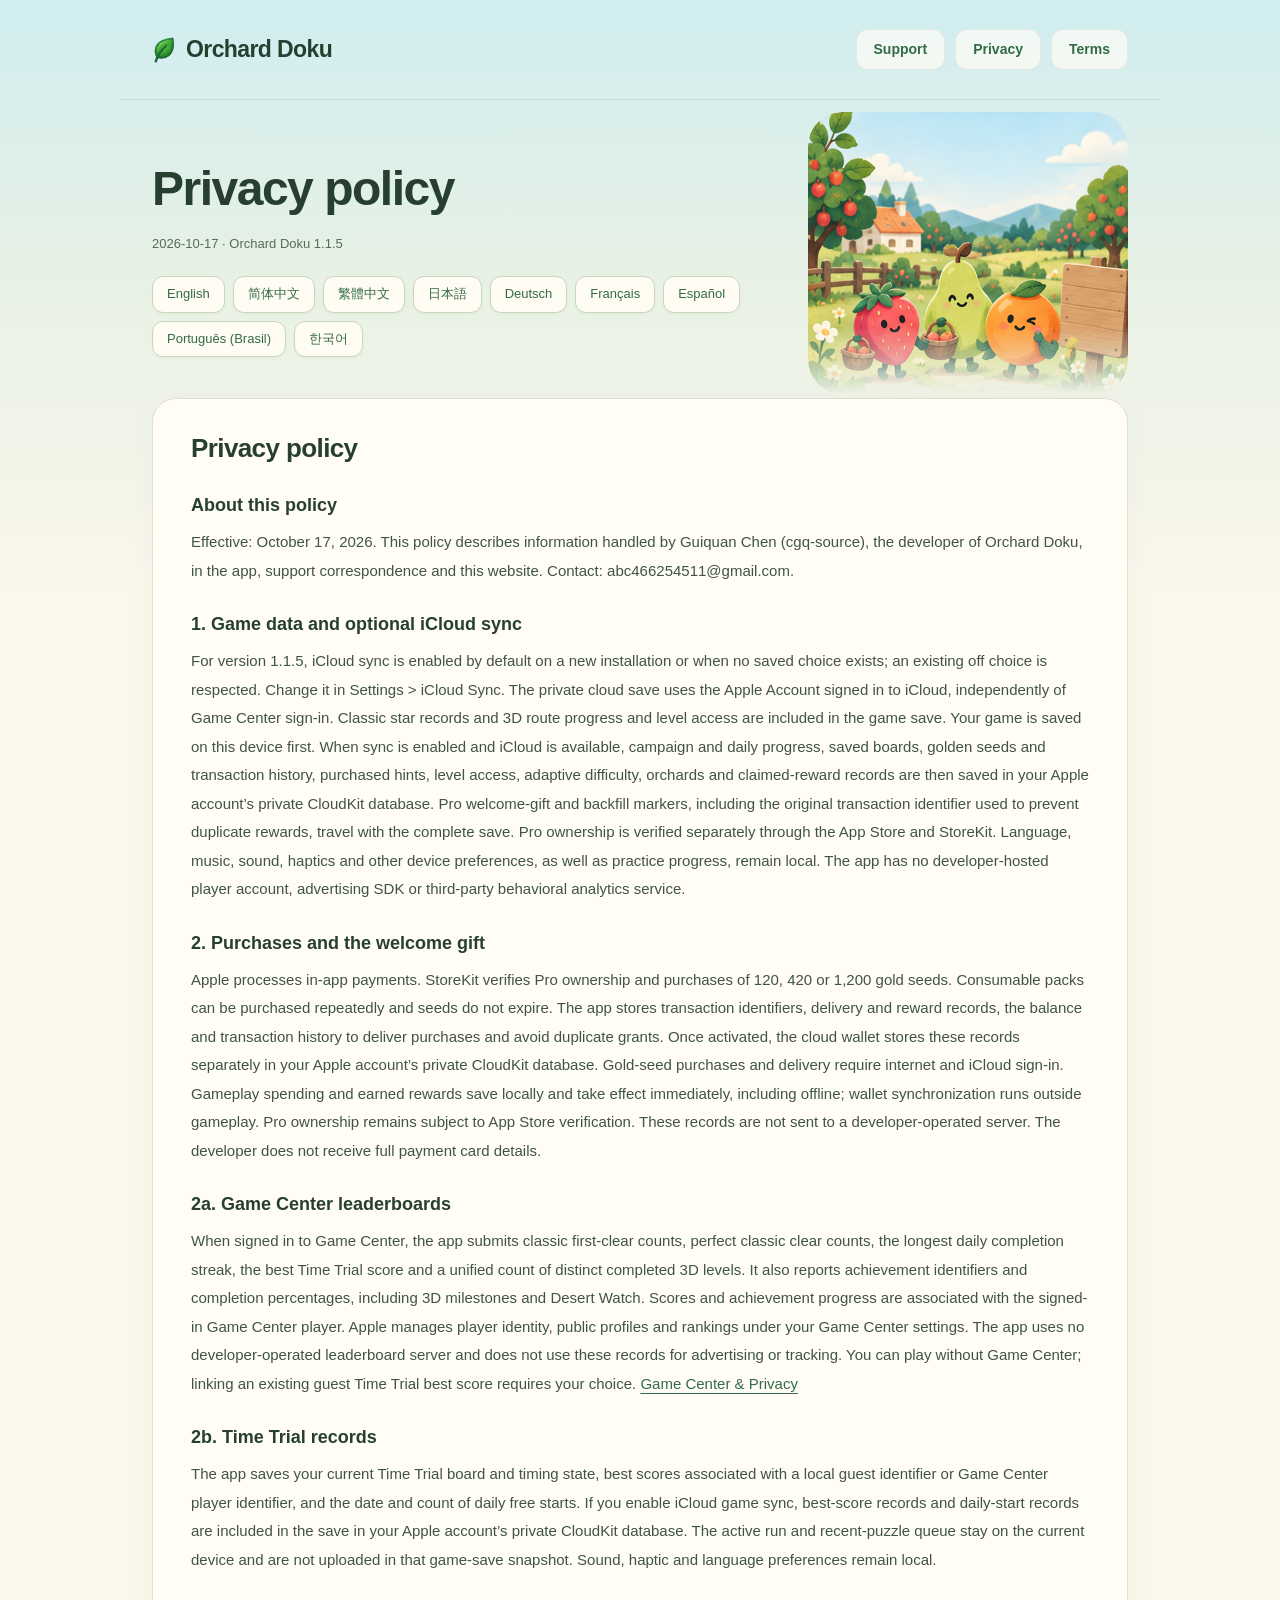
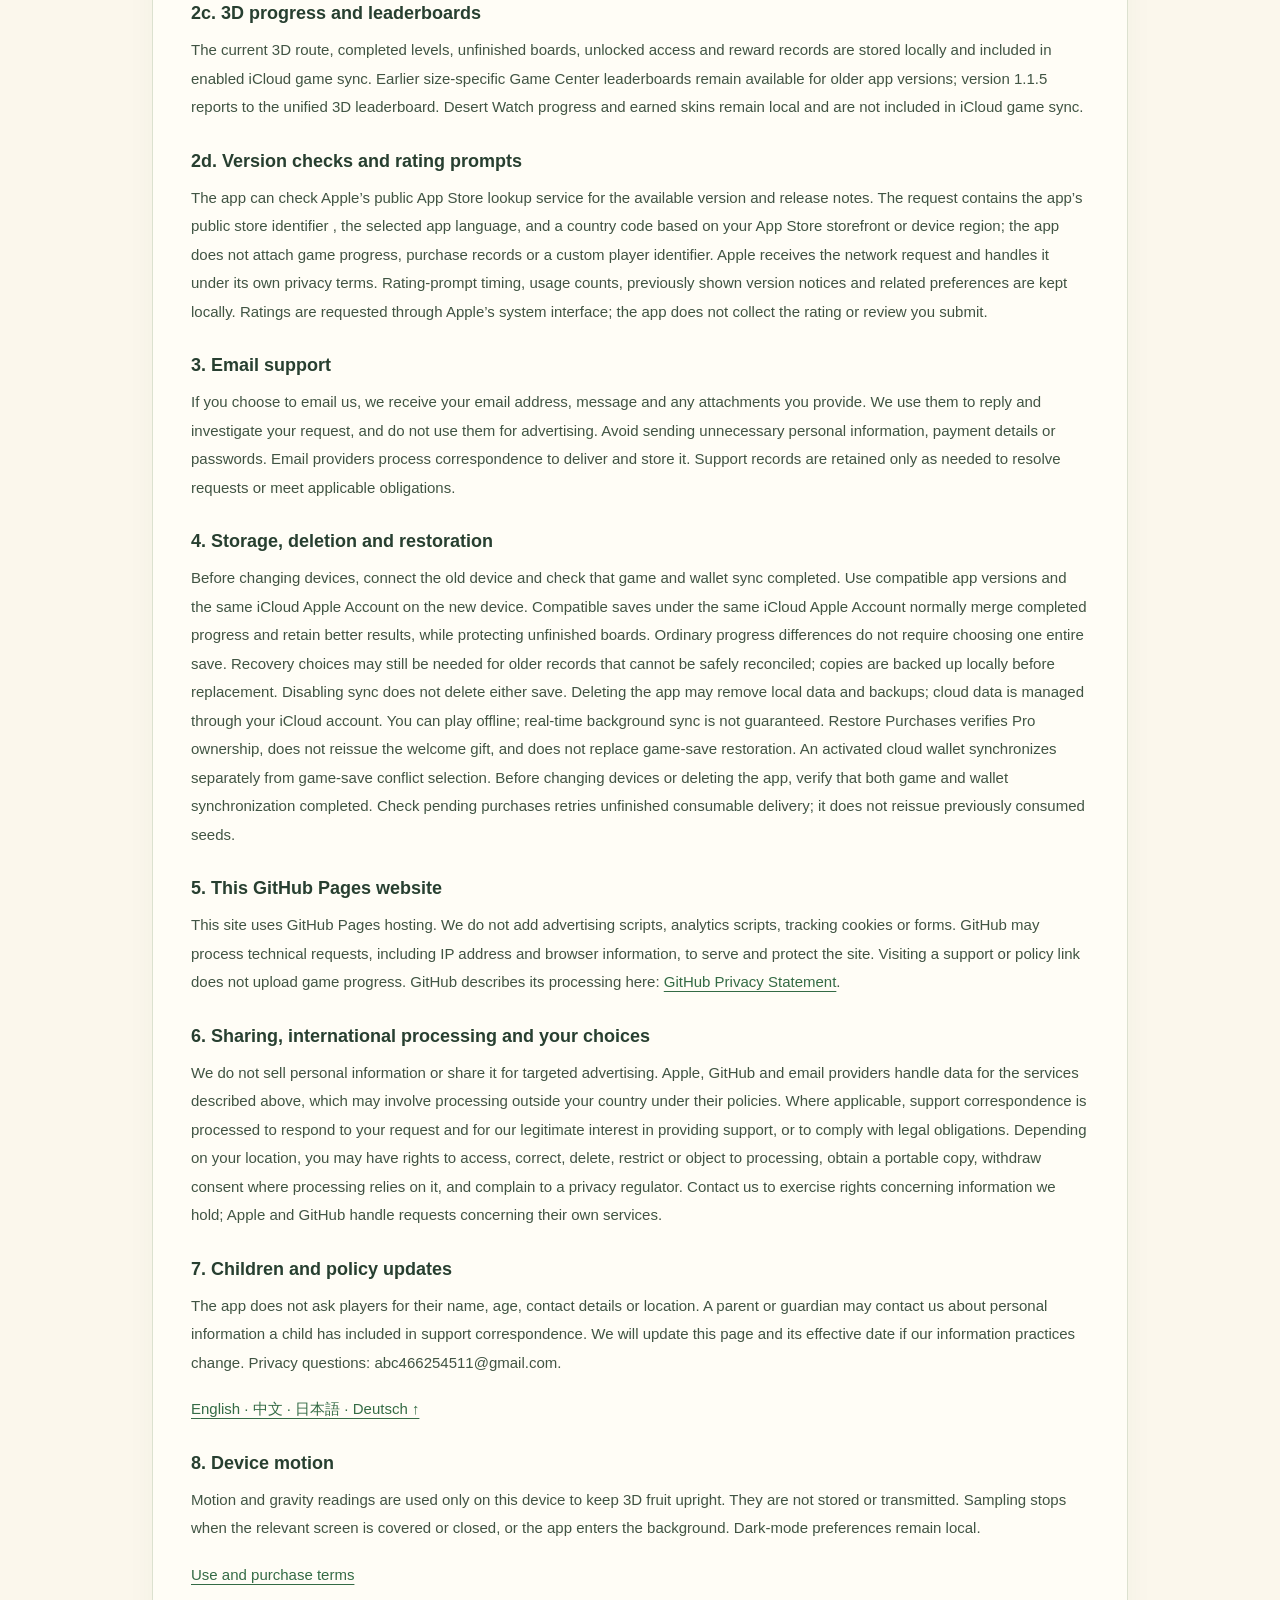
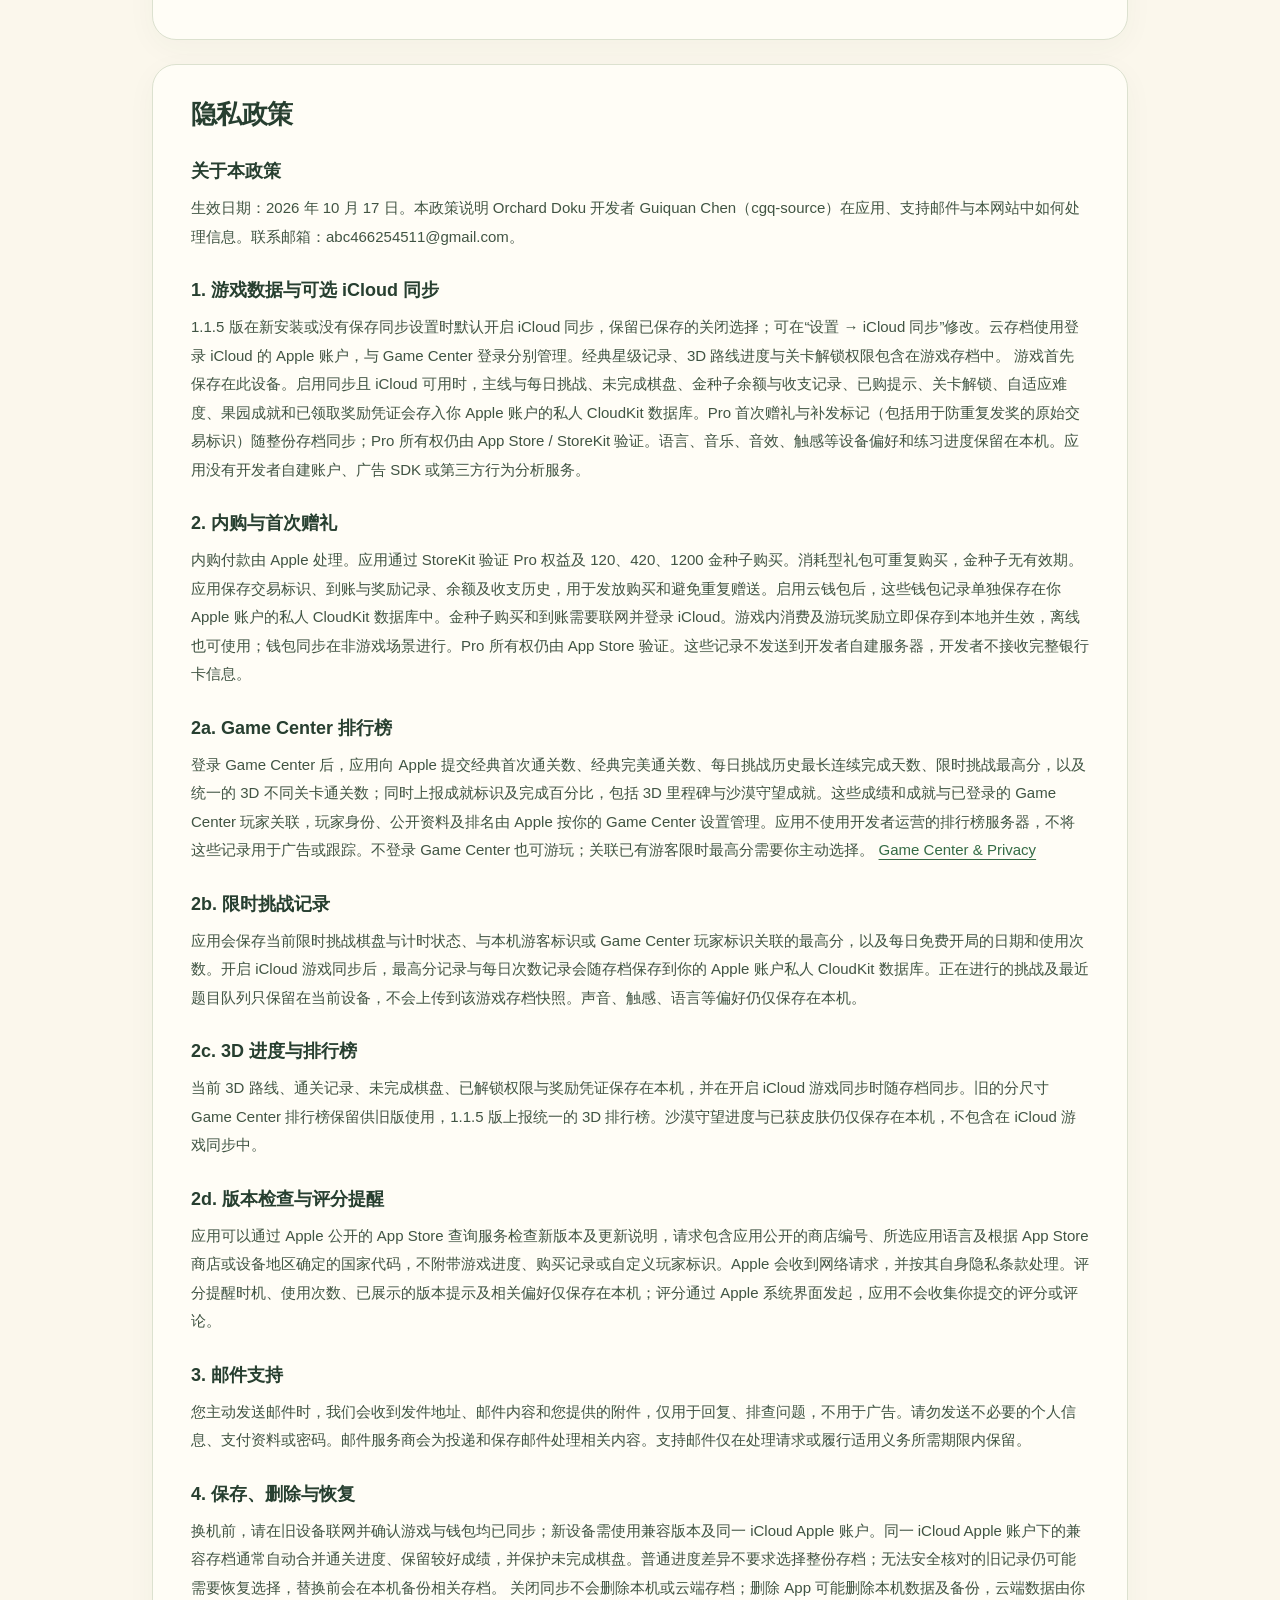
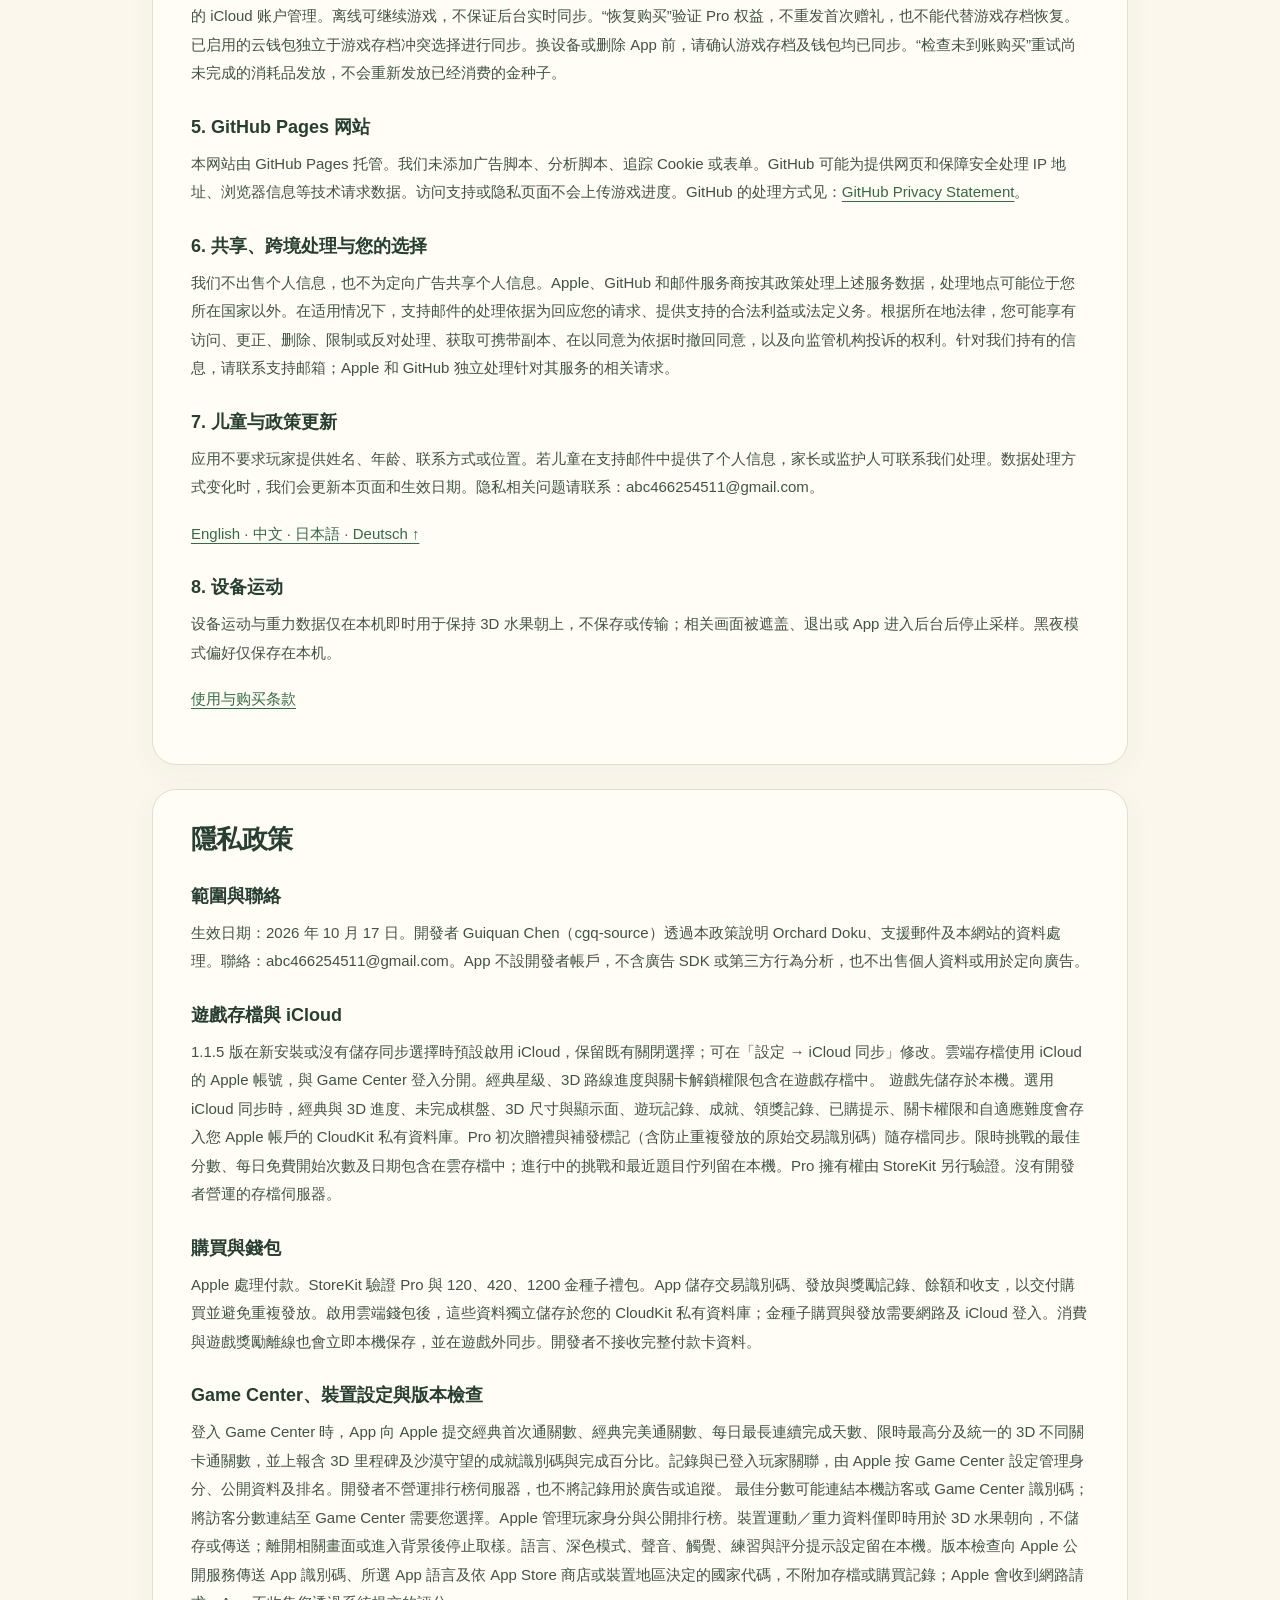
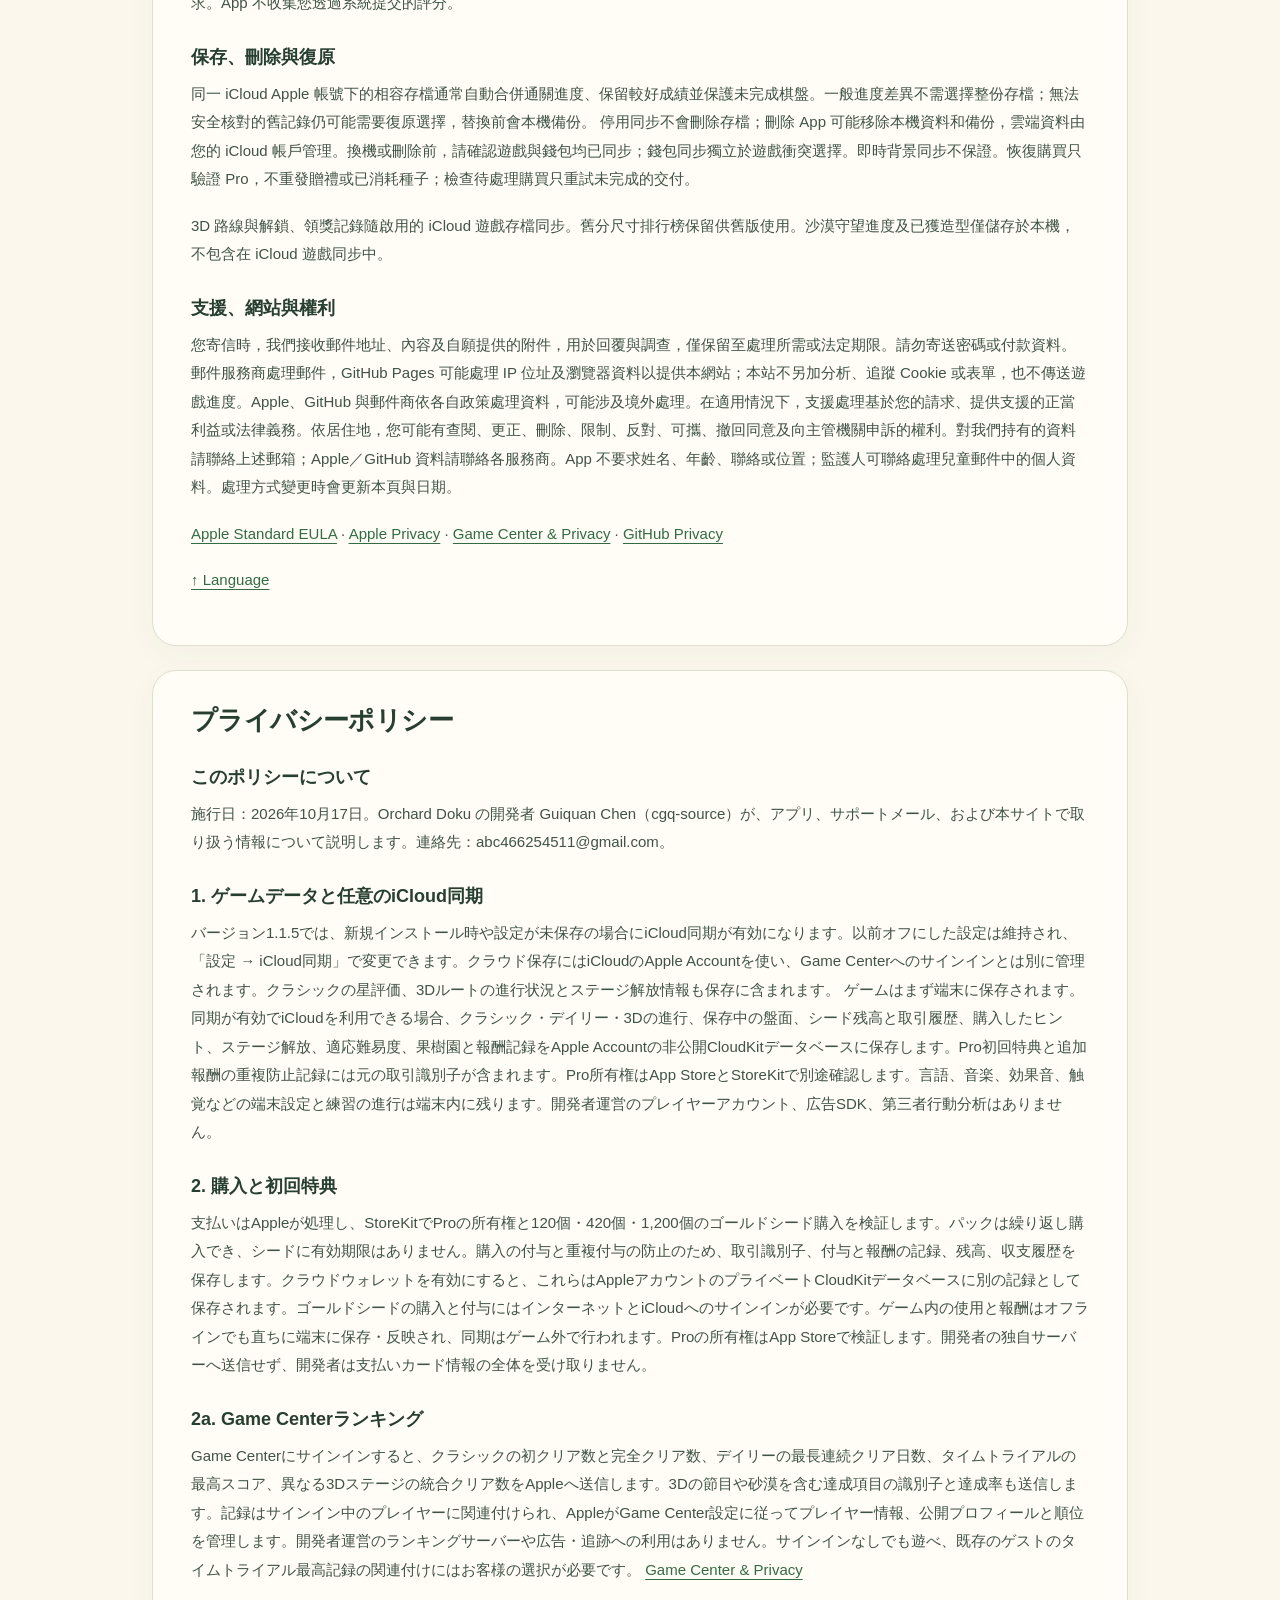
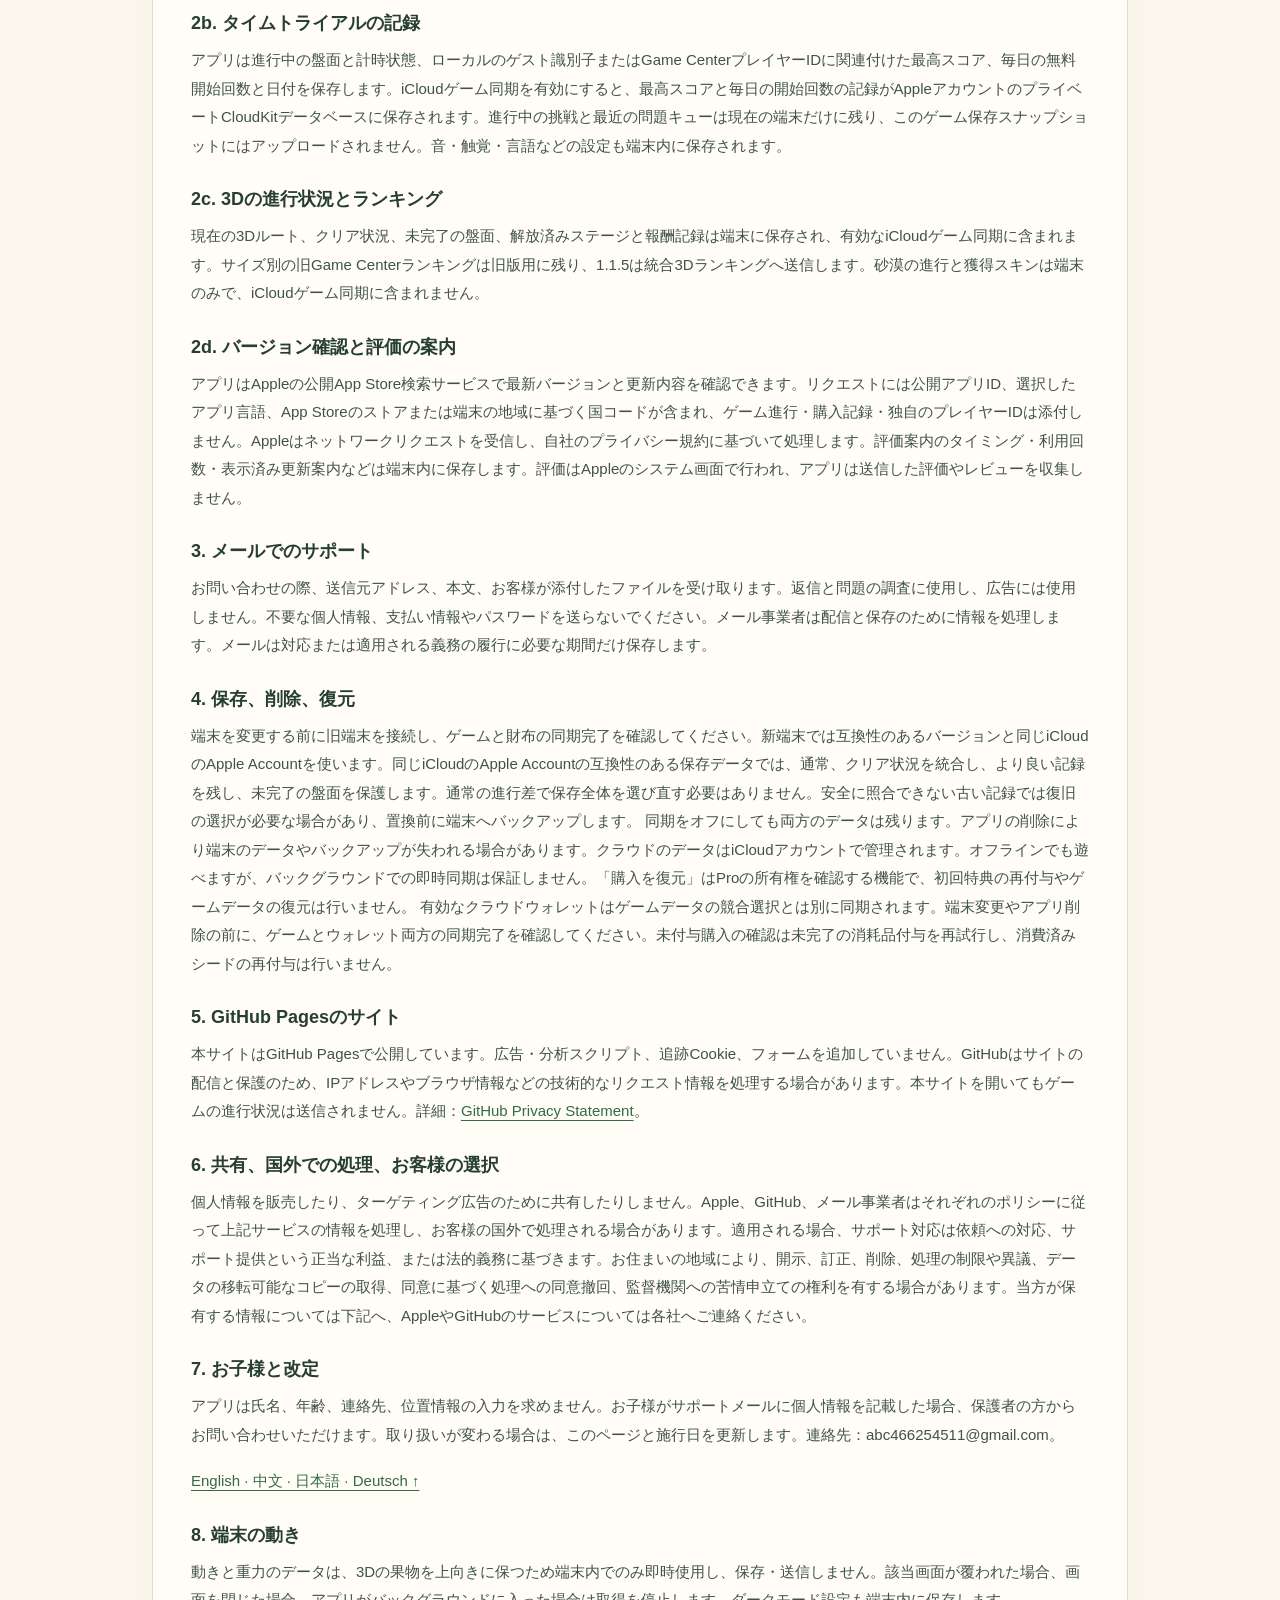
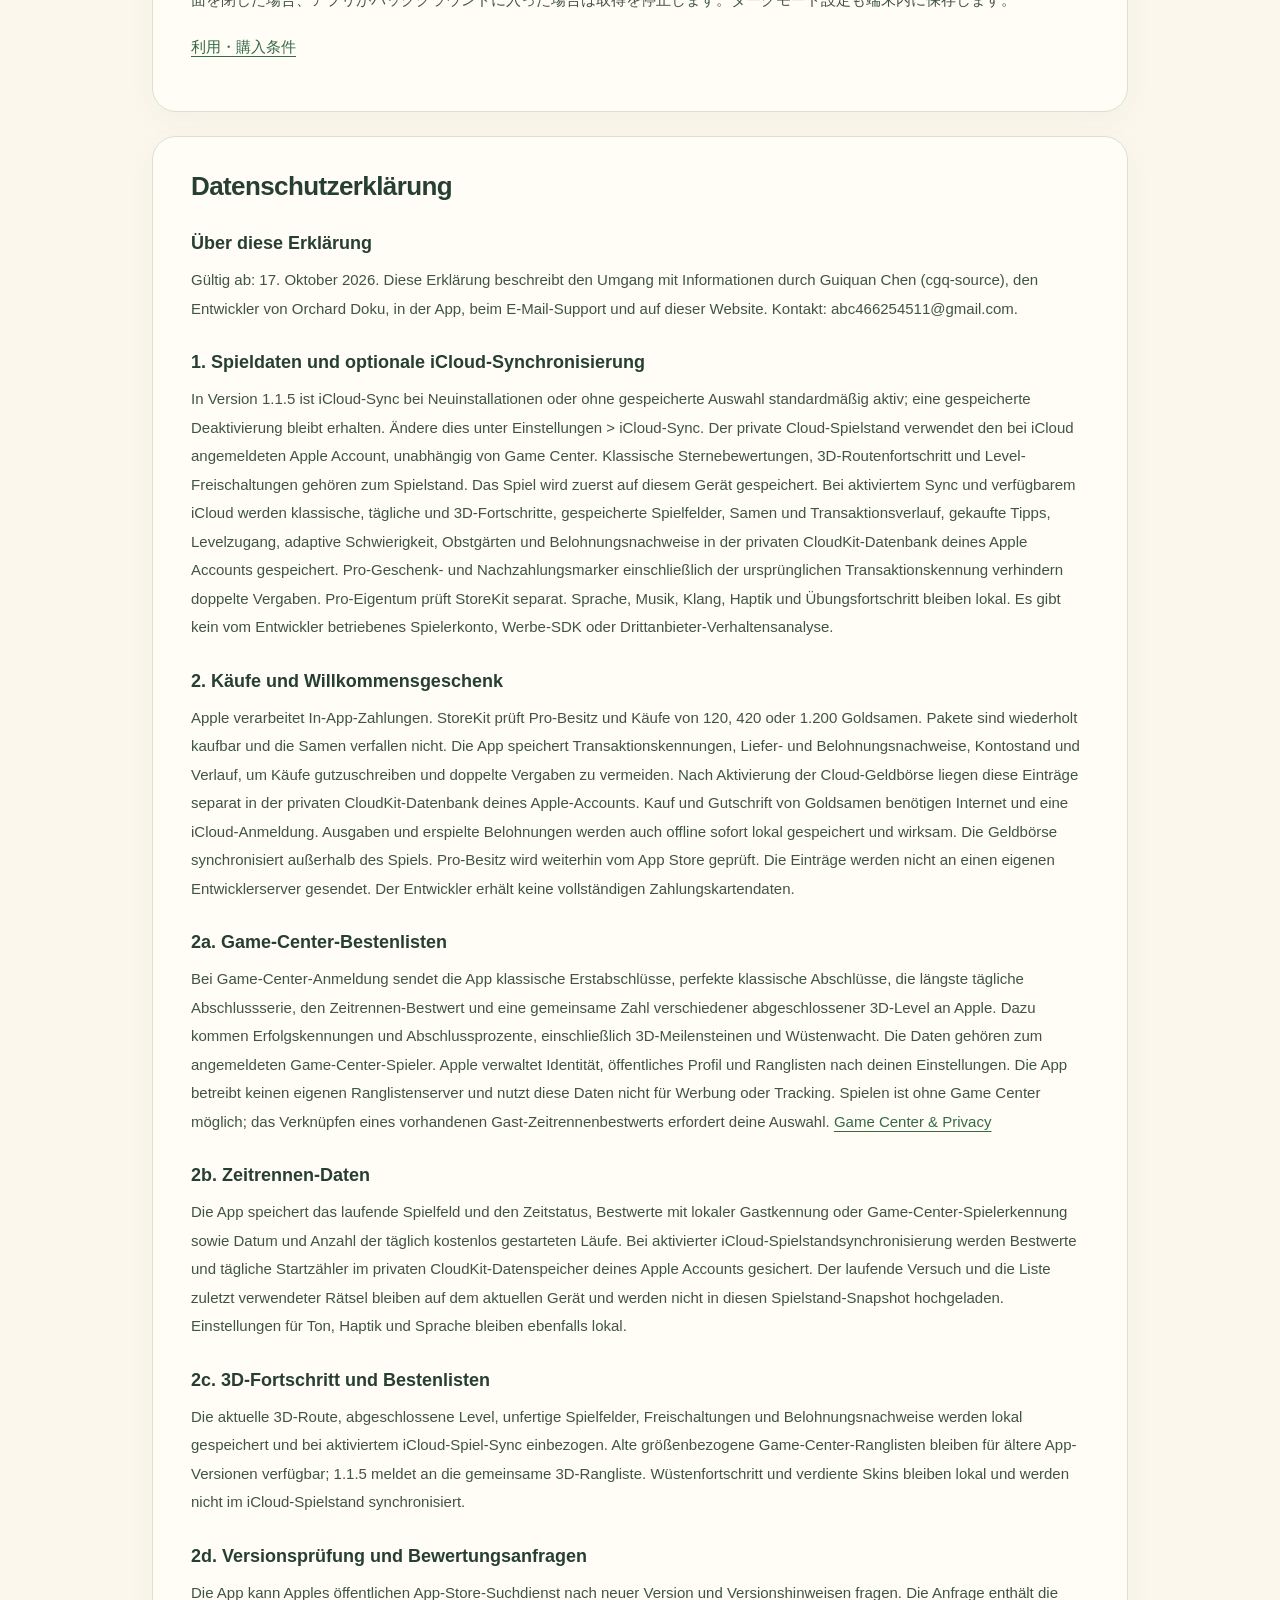
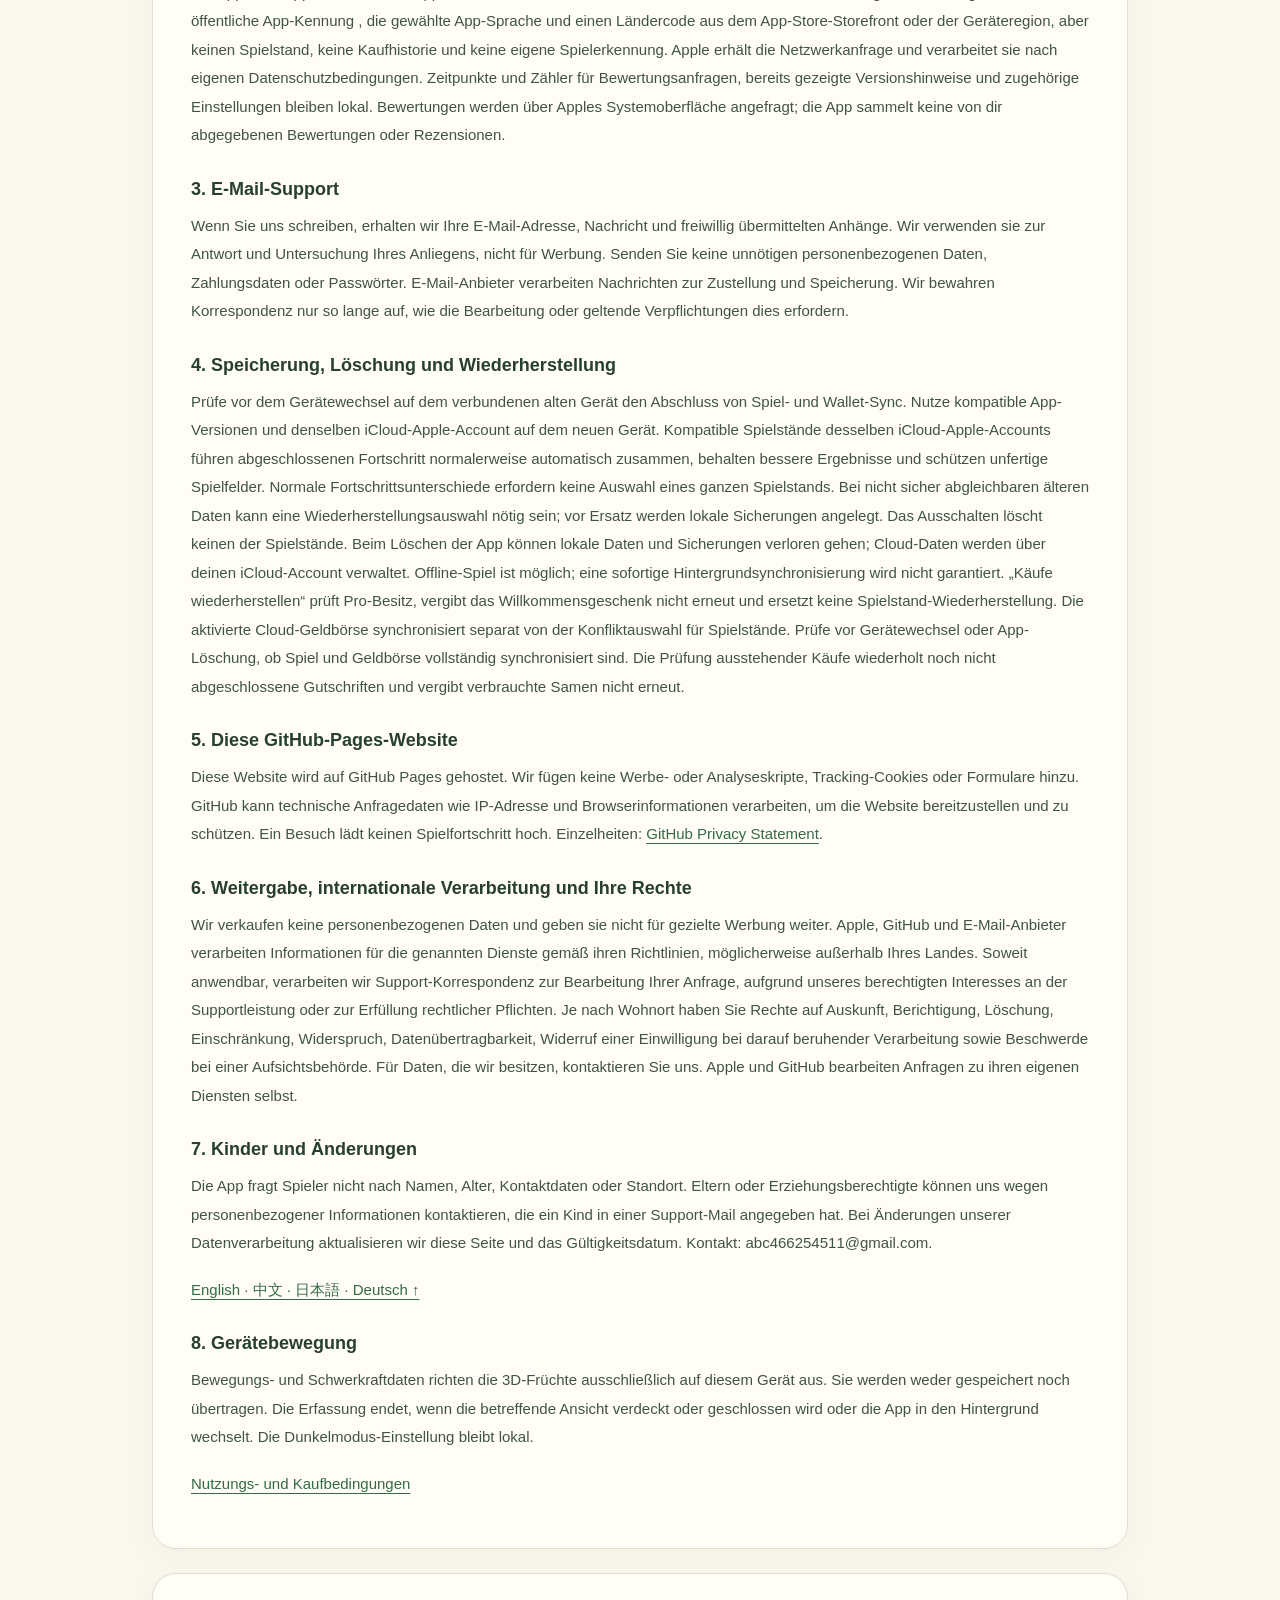
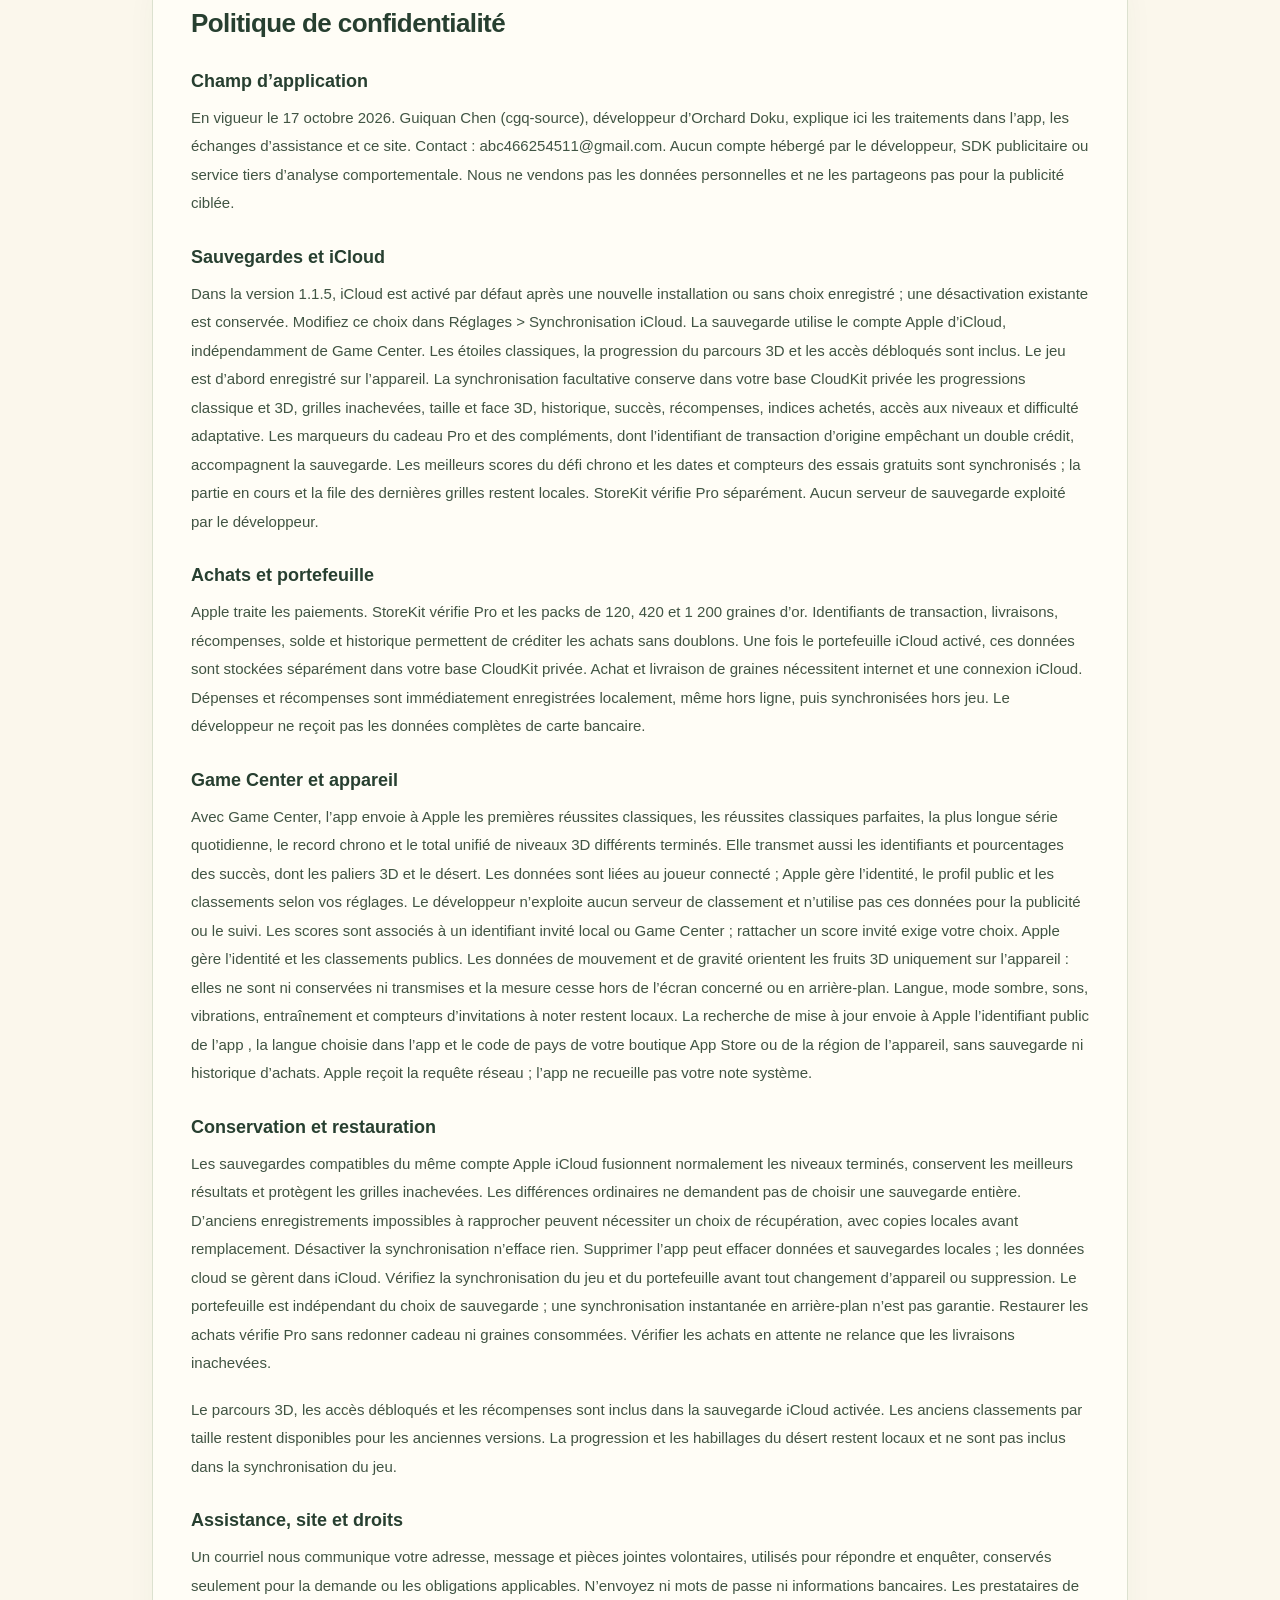
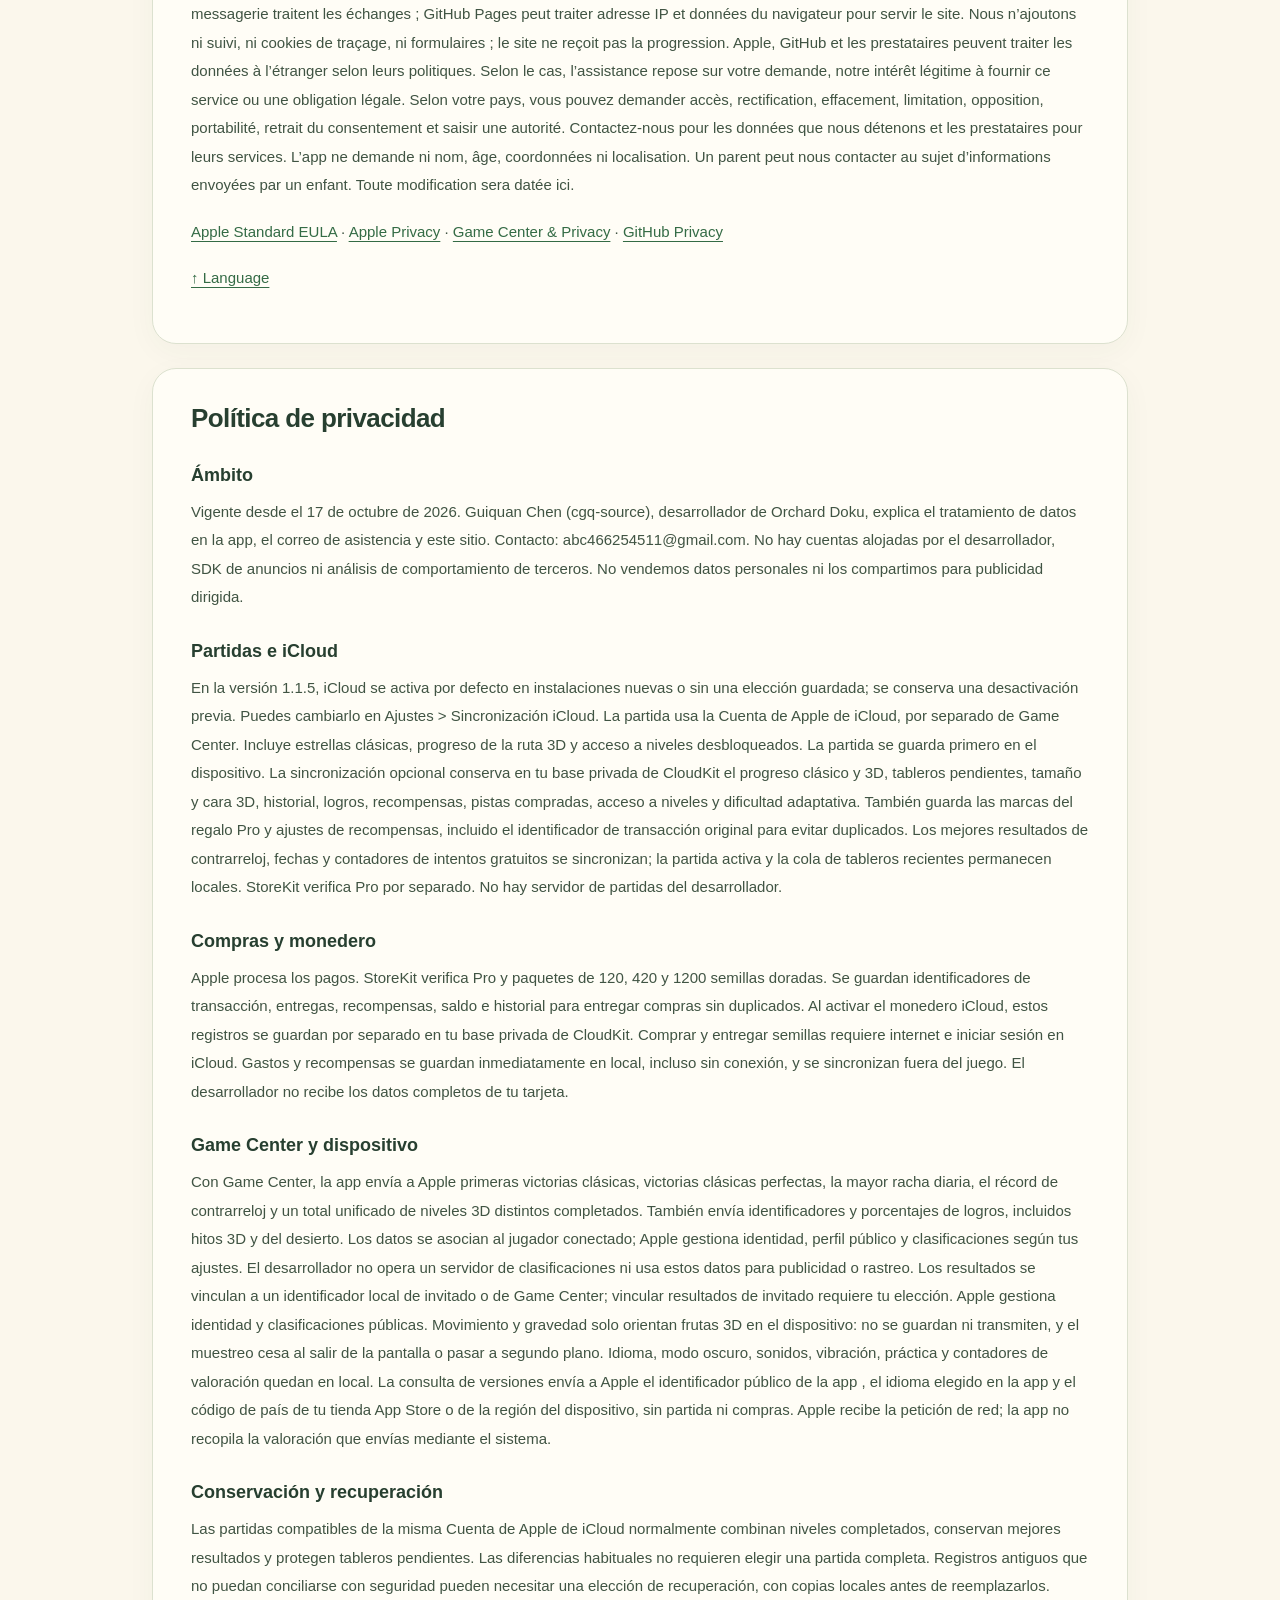
==== commit e0eaaaa8: "Align nine-language privacy and purchase terms with 1.1.5" ====
--- a/privacy.html
+++ b/privacy.html
@@ -1,50 +1,50 @@
 <!doctype html>
-<html lang="en"><head><meta charset="utf-8"><meta name="viewport" content="width=device-width,initial-scale=1"><meta name="color-scheme" content="light"><meta name="description" content="Orchard Doku official support and privacy information."><title>Privacy policy · Orchard Doku</title><link rel="stylesheet" href="style.css"></head><body><header><a class="brand" href="index.html">Orchard Doku</a><nav aria-label="Main navigation"><a href="support.html">Support</a><a href="privacy.html">Privacy</a><a href="terms.html">Terms</a></nav></header><main><div class="page-intro"><h1>Privacy policy</h1><p class="meta">2026-10-04 · Orchard Doku · 1.1.1 / 1.1.2</p><nav class="languages" id="languages" aria-label="Language"><a href="#english" lang="en">English</a><a href="#chinese" lang="zh-Hans">简体中文</a><a href="#traditional" lang="zh-Hant">繁體中文</a><a href="#japanese" lang="ja">日本語</a><a href="#german" lang="de">Deutsch</a><a href="#french" lang="fr">Français</a><a href="#spanish" lang="es">Español</a><a href="#portuguese" lang="pt-BR">Português (Brasil)</a><a href="#korean" lang="ko">한국어</a></nav></div><section id="english" lang="en"><h2>Privacy policy</h2><h3>1.1.3 · Desert Watch</h3><p>In 1.1.3, Game Center also receives your longest daily-challenge completion streak and Desert Watch achievement progress. Supported systems can open Desert Watch through a Game Center activity. Desert progress and skin unlocks remain stored on this device and are not included in iCloud sync. The app is now named Orchard Doku; the developer and existing policies are unchanged.</p><h3>Version 1.1.2 — automatic sync and achievements</h3><p>From version 1.1.2: iCloud sync is on by default for new installations or when no saved preference exists; a saved off preference is preserved. It can be changed in Settings &gt; iCloud Sync. When enabled and iCloud is available, game snapshots are stored in your private CloudKit database under the same Apple Account. Completed levels are combined and best scores retain the higher result; active puzzles are protected and alternate records may be backed up locally. Reward records are reconciled conservatively; independent wallet balances are not added together. Older economic records that cannot be safely reconciled may still require a recovery choice. Going to the background only attempts to publish local changes; completion is not guaranteed. Use compatible versions on both devices and check sync status before changing devices or deleting the app. Game Center receives achievement identifiers and completion percentages associated with the signed-in player, in addition to leaderboard scores. This does not create a developer account or advertising profile.</p><hr><p><strong>Versions up to 1.1.1: the following manual sync and save-selection instructions describe the earlier behavior. Version 1.1.2 behavior is explained above.</strong></p><h3>About this policy</h3><p>Effective: October 3, 2026. This policy describes information handled by Guiquan Chen (cgq-source), the developer of Orchard Doku, in the app, support correspondence and this website. Contact: abc466254511@gmail.com.</p>
-<h3>1. Game data and optional iCloud sync</h3><p>Your game is saved on this device first. You can opt in through Settings → iCloud Sync. Campaign and daily progress, saved boards, golden seeds and transaction history, purchased hints, level access, adaptive difficulty, orchards and claimed-reward records are then saved in your Apple account’s private CloudKit database. Pro welcome-gift and backfill markers, including the original transaction identifier used to prevent duplicate rewards, travel with the complete save. Pro ownership is verified separately through the App Store and StoreKit. Language, music, sound, haptics and other device preferences, as well as practice progress, remain local. The app has no developer-hosted player account, advertising SDK or third-party behavioral analytics service.</p>
+<html lang="en"><head><meta charset="utf-8"><meta name="viewport" content="width=device-width,initial-scale=1"><meta name="color-scheme" content="light"><meta name="description" content="Orchard Doku official support and privacy information."><title>Privacy policy · Orchard Doku</title><link rel="stylesheet" href="style.css"></head><body><header><a class="brand" href="index.html">Orchard Doku</a><nav aria-label="Main navigation"><a href="support.html">Support</a><a href="privacy.html">Privacy</a><a href="terms.html">Terms</a></nav></header><main><div class="page-intro"><h1>Privacy policy</h1><p class="meta">2026-10-17 · Orchard Doku 1.1.5</p><nav class="languages" id="languages" aria-label="Language"><a href="#english" lang="en">English</a><a href="#chinese" lang="zh-Hans">简体中文</a><a href="#traditional" lang="zh-Hant">繁體中文</a><a href="#japanese" lang="ja">日本語</a><a href="#german" lang="de">Deutsch</a><a href="#french" lang="fr">Français</a><a href="#spanish" lang="es">Español</a><a href="#portuguese" lang="pt-BR">Português (Brasil)</a><a href="#korean" lang="ko">한국어</a></nav></div><section id="english" lang="en"><h2>Privacy policy</h2><h3>About this policy</h3><p>Effective: October 17, 2026. This policy describes information handled by Guiquan Chen (cgq-source), the developer of Orchard Doku, in the app, support correspondence and this website. Contact: abc466254511@gmail.com.</p>
+<h3>1. Game data and optional iCloud sync</h3><p>For version 1.1.5, iCloud sync is enabled by default on a new installation or when no saved choice exists; an existing off choice is respected. Change it in Settings &gt; iCloud Sync. The private cloud save uses the Apple Account signed in to iCloud, independently of Game Center sign-in. Classic star records and 3D route progress and level access are included in the game save. Your game is saved on this device first. When sync is enabled and iCloud is available, campaign and daily progress, saved boards, golden seeds and transaction history, purchased hints, level access, adaptive difficulty, orchards and claimed-reward records are then saved in your Apple account’s private CloudKit database. Pro welcome-gift and backfill markers, including the original transaction identifier used to prevent duplicate rewards, travel with the complete save. Pro ownership is verified separately through the App Store and StoreKit. Language, music, sound, haptics and other device preferences, as well as practice progress, remain local. The app has no developer-hosted player account, advertising SDK or third-party behavioral analytics service.</p>
 <h3>2. Purchases and the welcome gift</h3><p>Apple processes in-app payments. StoreKit verifies Pro ownership and purchases of 120, 420 or 1,200 gold seeds. Consumable packs can be purchased repeatedly and seeds do not expire. The app stores transaction identifiers, delivery and reward records, the balance and transaction history to deliver purchases and avoid duplicate grants. Once activated, the cloud wallet stores these records separately in your Apple account’s private CloudKit database. Gold-seed purchases and delivery require internet and iCloud sign-in. Gameplay spending and earned rewards save locally and take effect immediately, including offline; wallet synchronization runs outside gameplay. Pro ownership remains subject to App Store verification. These records are not sent to a developer-operated server. The developer does not receive full payment card details.</p>
-<h3>2a. Game Center leaderboards</h3><p>If you are signed in to Apple Game Center, Orchard Doku submits your cumulative first-time campaign clears and best Time Trial score, including a valid score saved when you end a run early. Leaderboards display global and friend rankings. Apple manages your player identity and visible profile under your Game Center settings and privacy terms. The app has no developer-operated leaderboard server, and these scores are not used by us for advertising or tracking. You can play without signing in; linking an existing guest best score to Game Center requires your choice. <a href="https://www.apple.com/legal/privacy/data/en/game-center/">Game Center &amp; Privacy</a>.</p>
+<h3>2a. Game Center leaderboards</h3><p>When signed in to Game Center, the app submits classic first-clear counts, perfect classic clear counts, the longest daily completion streak, the best Time Trial score and a unified count of distinct completed 3D levels. It also reports achievement identifiers and completion percentages, including 3D milestones and Desert Watch. Scores and achievement progress are associated with the signed-in Game Center player. Apple manages player identity, public profiles and rankings under your Game Center settings. The app uses no developer-operated leaderboard server and does not use these records for advertising or tracking. You can play without Game Center; linking an existing guest Time Trial best score requires your choice. <a href="https://www.apple.com/legal/privacy/data/en/game-center/">Game Center &amp; Privacy</a></p>
 <h3>2b. Time Trial records</h3><p>The app saves your current Time Trial board and timing state, best scores associated with a local guest identifier or Game Center player identifier, and the date and count of daily free starts. If you enable iCloud game sync, best-score records and daily-start records are included in the save in your Apple account’s private CloudKit database. The active run and recent-puzzle queue stay on the current device and are not uploaded in that game-save snapshot. Sound, haptic and language preferences remain local.</p>
-<h3>2c. 3D progress and leaderboards</h3><p>Optional iCloud sync keeps classic and 3D progress, in-progress boards, the selected 3D size and face, play history, achievements and reward records across devices using the same Apple account. Gold-seed spending and rewards save locally immediately, even offline; synchronization runs outside gameplay. If both devices have new progress, choose a complete save after reviewing the two summaries; both copies are backed up before replacement. Sync before changing devices or deleting the app. The optional save is stored in the user’s private Apple CloudKit database. No developer-operated save server is used. With Game Center sign-in, the app submits separate cumulative first-clear counts for 6×6, 7×7, 8×8 and 9×9 3D puzzles; replaying a completed puzzle does not increase these counts. Apple manages the player identity and rankings. No 3D play records are sent to a developer-operated server.</p>
-<h3>2d. Version checks and rating prompts</h3><p>The app can check Apple’s public App Store lookup service for the available version and release notes. The request contains the app’s public store identifier and a storefront country code derived from the device region; the app does not attach game progress, purchase records or a custom player identifier. Apple receives the network request and handles it under its own privacy terms. Rating-prompt timing, usage counts, previously shown version notices and related preferences are kept locally. Ratings are requested through Apple’s system interface; the app does not collect the rating or review you submit.</p>
+<h3>2c. 3D progress and leaderboards</h3><p>The current 3D route, completed levels, unfinished boards, unlocked access and reward records are stored locally and included in enabled iCloud game sync. Earlier size-specific Game Center leaderboards remain available for older app versions; version 1.1.5 reports to the unified 3D leaderboard. Desert Watch progress and earned skins remain local and are not included in iCloud game sync.</p>
+<h3>2d. Version checks and rating prompts</h3><p>The app can check Apple’s public App Store lookup service for the available version and release notes. The request contains the app’s public store identifier , the selected app language, and a country code based on your App Store storefront or device region; the app does not attach game progress, purchase records or a custom player identifier. Apple receives the network request and handles it under its own privacy terms. Rating-prompt timing, usage counts, previously shown version notices and related preferences are kept locally. Ratings are requested through Apple’s system interface; the app does not collect the rating or review you submit.</p>
 <h3>3. Email support</h3><p>If you choose to email us, we receive your email address, message and any attachments you provide. We use them to reply and investigate your request, and do not use them for advertising. Avoid sending unnecessary personal information, payment details or passwords. Email providers process correspondence to deliver and store it. Support records are retained only as needed to resolve requests or meet applicable obligations.</p>
-<h3>4. Storage, deletion and restoration</h3><p>Before changing devices, connect the old device and check that sync completed, then enable sync on the new device using the same iCloud account. If both saves differ on first sync or both devices have new changes, you choose and confirm one complete save. Both saves are backed up locally before replacement; these backups are not uploaded to iCloud. Disabling sync does not delete either save. Deleting the app may remove local data and backups; cloud data is managed through your iCloud account. You can play offline; real-time background sync is not guaranteed. Restore Purchases verifies Pro ownership, does not reissue the welcome gift, and does not replace game-save restoration. An activated cloud wallet synchronizes separately from game-save conflict selection. Before changing devices or deleting the app, verify that both game and wallet synchronization completed. Check pending purchases retries unfinished consumable delivery; it does not reissue previously consumed seeds.</p>
+<h3>4. Storage, deletion and restoration</h3><p>Before changing devices, connect the old device and check that game and wallet sync completed. Use compatible app versions and the same iCloud Apple Account on the new device. Compatible saves under the same iCloud Apple Account normally merge completed progress and retain better results, while protecting unfinished boards. Ordinary progress differences do not require choosing one entire save. Recovery choices may still be needed for older records that cannot be safely reconciled; copies are backed up locally before replacement. Disabling sync does not delete either save. Deleting the app may remove local data and backups; cloud data is managed through your iCloud account. You can play offline; real-time background sync is not guaranteed. Restore Purchases verifies Pro ownership, does not reissue the welcome gift, and does not replace game-save restoration. An activated cloud wallet synchronizes separately from game-save conflict selection. Before changing devices or deleting the app, verify that both game and wallet synchronization completed. Check pending purchases retries unfinished consumable delivery; it does not reissue previously consumed seeds.</p>
 <h3>5. This GitHub Pages website</h3><p>This site uses GitHub Pages hosting. We do not add advertising scripts, analytics scripts, tracking cookies or forms. GitHub may process technical requests, including IP address and browser information, to serve and protect the site. Visiting a support or policy link does not upload game progress. GitHub describes its processing here: <a href="https://docs.github.com/en/site-policy/privacy-policies/github-general-privacy-statement">GitHub Privacy Statement</a>.</p>
 <h3>6. Sharing, international processing and your choices</h3><p>We do not sell personal information or share it for targeted advertising. Apple, GitHub and email providers handle data for the services described above, which may involve processing outside your country under their policies. Where applicable, support correspondence is processed to respond to your request and for our legitimate interest in providing support, or to comply with legal obligations. Depending on your location, you may have rights to access, correct, delete, restrict or object to processing, obtain a portable copy, withdraw consent where processing relies on it, and complain to a privacy regulator. Contact us to exercise rights concerning information we hold; Apple and GitHub handle requests concerning their own services.</p>
 <h3>7. Children and policy updates</h3><p>The app does not ask players for their name, age, contact details or location. A parent or guardian may contact us about personal information a child has included in support correspondence. We will update this page and its effective date if our information practices change. Privacy questions: abc466254511@gmail.com.</p>
-<p><a href="#languages">English · 中文 · 日本語 · Deutsch ↑</a></p><h3>1.1.1 · Privacy policy</h3><p>Motion and gravity readings are used only on this device to keep 3D fruit upright. They are not stored or transmitted. Sampling stops when the relevant screen is covered or closed, or the app enters the background. Dark-mode preferences remain local.</p><p><a href="terms.html#english">Use and purchase terms</a></p></section><section id="chinese" lang="zh-Hans"><h2>隐私政策</h2><h3>1.1.3 · 沙漠守望</h3><p>1.1.3版中，Game Center 还会接收每日挑战历史最长连续完成天数与沙漠守望成就进度。受支持的系统可通过 Game Center 活动进入沙漠守望。沙漠关卡进度与皮肤解锁仍保存在本机，不包含在 iCloud 同步中。应用更名为 Orchard Doku，开发者及原有政策保持不变。</p><h3>1.1.2 版本：自动同步与成就</h3><p>自 1.1.2 版起：新安装或没有保存同步设置时，iCloud 同步默认开启；已保存的关闭选择保持不变，可在设置 → iCloud 同步中修改。启用且 iCloud 可用时，游戏快照保存在同一 Apple 账户的 CloudKit 私有数据库中。通关记录取并集，最佳成绩取较高值；保护活动棋盘，并可能在本机备份另一份记录。奖励凭证保守核对，不把独立钱包余额相加。无法安全核对的旧经济记录仍可能需要恢复选择。进入后台仅尽力上传本地变化，不保证完成。两台设备需使用兼容版本，换机或删除 App 前请确认同步状态。除排行榜分数外，Game Center 还接收与已登录玩家关联的成就标识及完成百分比；这些功能不建立开发者账号或广告画像。</p><hr><p><strong>1.1.1 及更早版本：以下手动同步与选择存档说明对应旧版行为。1.1.2 的行为见上方说明。</strong></p><h3>关于本政策</h3><p>生效日期：2026 年 10 月 3 日。本政策说明 Orchard Doku 开发者 Guiquan Chen（cgq-source）在应用、支持邮件与本网站中如何处理信息。联系邮箱：abc466254511@gmail.com。</p>
-<h3>1. 游戏数据与可选 iCloud 同步</h3><p>游戏首先保存在此设备。你可以在“设置 → iCloud 同步”主动开启同步；开启后，主线与每日挑战、未完成棋盘、金种子余额与收支记录、已购提示、关卡解锁、自适应难度、果园成就和已领取奖励凭证会存入你 Apple 账户的私人 CloudKit 数据库。Pro 首次赠礼与补发标记（包括用于防重复发奖的原始交易标识）随整份存档同步；Pro 所有权仍由 App Store / StoreKit 验证。语言、音乐、音效、触感等设备偏好和练习进度保留在本机。应用没有开发者自建账户、广告 SDK 或第三方行为分析服务。</p>
+<p><a href="#languages">English · 中文 · 日本語 · Deutsch ↑</a></p><h3>8. Device motion</h3><p>Motion and gravity readings are used only on this device to keep 3D fruit upright. They are not stored or transmitted. Sampling stops when the relevant screen is covered or closed, or the app enters the background. Dark-mode preferences remain local.</p><p><a href="terms.html#english">Use and purchase terms</a></p></section><section id="chinese" lang="zh-Hans"><h2>隐私政策</h2><h3>关于本政策</h3><p>生效日期：2026 年 10 月 17 日。本政策说明 Orchard Doku 开发者 Guiquan Chen（cgq-source）在应用、支持邮件与本网站中如何处理信息。联系邮箱：abc466254511@gmail.com。</p>
+<h3>1. 游戏数据与可选 iCloud 同步</h3><p>1.1.5 版在新安装或没有保存同步设置时默认开启 iCloud 同步，保留已保存的关闭选择；可在“设置 → iCloud 同步”修改。云存档使用登录 iCloud 的 Apple 账户，与 Game Center 登录分别管理。经典星级记录、3D 路线进度与关卡解锁权限包含在游戏存档中。 游戏首先保存在此设备。启用同步且 iCloud 可用时，主线与每日挑战、未完成棋盘、金种子余额与收支记录、已购提示、关卡解锁、自适应难度、果园成就和已领取奖励凭证会存入你 Apple 账户的私人 CloudKit 数据库。Pro 首次赠礼与补发标记（包括用于防重复发奖的原始交易标识）随整份存档同步；Pro 所有权仍由 App Store / StoreKit 验证。语言、音乐、音效、触感等设备偏好和练习进度保留在本机。应用没有开发者自建账户、广告 SDK 或第三方行为分析服务。</p>
 <h3>2. 内购与首次赠礼</h3><p>内购付款由 Apple 处理。应用通过 StoreKit 验证 Pro 权益及 120、420、1200 金种子购买。消耗型礼包可重复购买，金种子无有效期。应用保存交易标识、到账与奖励记录、余额及收支历史，用于发放购买和避免重复赠送。启用云钱包后，这些钱包记录单独保存在你 Apple 账户的私人 CloudKit 数据库中。金种子购买和到账需要联网并登录 iCloud。游戏内消费及游玩奖励立即保存到本地并生效，离线也可使用；钱包同步在非游戏场景进行。Pro 所有权仍由 App Store 验证。这些记录不发送到开发者自建服务器，开发者不接收完整银行卡信息。</p>
-<h3>2a. Game Center 排行榜</h3><p>登录 Apple Game Center 后，Orchard Doku 会提交主线累计首次通关数和限时挑战最高分，包括主动结束挑战时保存的有效成绩，并显示全球及好友排名。Apple 根据你的 Game Center 设置及隐私条款管理玩家身份和公开资料。应用没有开发者运营的排行榜服务器，我们不将这些分数用于广告或跟踪。未登录也可游玩；将已有游客最高分关联到 Game Center 需要你主动选择。 <a href="https://www.apple.com/legal/privacy/data/en/game-center/">Game Center &amp; Privacy</a>.</p>
+<h3>2a. Game Center 排行榜</h3><p>登录 Game Center 后，应用向 Apple 提交经典首次通关数、经典完美通关数、每日挑战历史最长连续完成天数、限时挑战最高分，以及统一的 3D 不同关卡通关数；同时上报成就标识及完成百分比，包括 3D 里程碑与沙漠守望成就。这些成绩和成就与已登录的 Game Center 玩家关联，玩家身份、公开资料及排名由 Apple 按你的 Game Center 设置管理。应用不使用开发者运营的排行榜服务器，不将这些记录用于广告或跟踪。不登录 Game Center 也可游玩；关联已有游客限时最高分需要你主动选择。 <a href="https://www.apple.com/legal/privacy/data/en/game-center/">Game Center &amp; Privacy</a></p>
 <h3>2b. 限时挑战记录</h3><p>应用会保存当前限时挑战棋盘与计时状态、与本机游客标识或 Game Center 玩家标识关联的最高分，以及每日免费开局的日期和使用次数。开启 iCloud 游戏同步后，最高分记录与每日次数记录会随存档保存到你的 Apple 账户私人 CloudKit 数据库。正在进行的挑战及最近题目队列只保留在当前设备，不会上传到该游戏存档快照。声音、触感、语言等偏好仍仅保存在本机。</p>
-<h3>2c. 3D 进度与排行榜</h3><p>可选 iCloud 同步在同一 Apple 账户的设备间保存经典与 3D 进度、未完成棋盘、3D 当前尺寸和面、游玩记录、成就及奖励凭证。金种子消费和奖励立即本地保存，离线也能使用，同步在非游戏页面进行。两台设备都有新进度时，核对摘要后选择一份完整存档，替换前备份双方记录。换机或删除 App 前请先同步。 可选云存档保存在用户的 Apple CloudKit 私有数据库中，不使用开发者运营的存档服务器。 登录 Game Center 后，应用分别提交 6×6、7×7、8×8、9×9 的累计首次通关数；重玩已完成题目不会重复计数。玩家身份与排名由 Apple 管理，3D 游玩记录不会发送至开发者运营的服务器。</p>
-<h3>2d. 版本检查与评分提醒</h3><p>应用可以通过 Apple 公开的 App Store 查询服务检查新版本及更新说明，请求包含应用公开的商店编号和根据设备地区生成的商店国家代码，不附带游戏进度、购买记录或自定义玩家标识。Apple 会收到网络请求，并按其自身隐私条款处理。评分提醒时机、使用次数、已展示的版本提示及相关偏好仅保存在本机；评分通过 Apple 系统界面发起，应用不会收集你提交的评分或评论。</p>
+<h3>2c. 3D 进度与排行榜</h3><p>当前 3D 路线、通关记录、未完成棋盘、已解锁权限与奖励凭证保存在本机，并在开启 iCloud 游戏同步时随存档同步。旧的分尺寸 Game Center 排行榜保留供旧版使用，1.1.5 版上报统一的 3D 排行榜。沙漠守望进度与已获皮肤仍仅保存在本机，不包含在 iCloud 游戏同步中。</p>
+<h3>2d. 版本检查与评分提醒</h3><p>应用可以通过 Apple 公开的 App Store 查询服务检查新版本及更新说明，请求包含应用公开的商店编号、所选应用语言及根据 App Store 商店或设备地区确定的国家代码，不附带游戏进度、购买记录或自定义玩家标识。Apple 会收到网络请求，并按其自身隐私条款处理。评分提醒时机、使用次数、已展示的版本提示及相关偏好仅保存在本机；评分通过 Apple 系统界面发起，应用不会收集你提交的评分或评论。</p>
 <h3>3. 邮件支持</h3><p>您主动发送邮件时，我们会收到发件地址、邮件内容和您提供的附件，仅用于回复、排查问题，不用于广告。请勿发送不必要的个人信息、支付资料或密码。邮件服务商会为投递和保存邮件处理相关内容。支持邮件仅在处理请求或履行适用义务所需期限内保留。</p>
-<h3>4. 保存、删除与恢复</h3><p>换设备前，请在旧设备联网并确认同步成功，再在新设备使用同一 iCloud 账户开启同步。首次同步或两台设备都有不同的新进度时，应用会让你选择一份完整存档并确认；替换前在本机备份两份存档，备份不上传 iCloud。关闭同步不会删除本机或云端存档；删除 App 可能删除本机数据及备份，云端数据由你的 iCloud 账户管理。离线可继续游戏，不保证后台实时同步。“恢复购买”验证 Pro 权益，不重发首次赠礼，也不能代替游戏存档恢复。 已启用的云钱包独立于游戏存档冲突选择进行同步。换设备或删除 App 前，请确认游戏存档及钱包均已同步。“检查未到账购买”重试尚未完成的消耗品发放，不会重新发放已经消费的金种子。</p>
+<h3>4. 保存、删除与恢复</h3><p>换机前，请在旧设备联网并确认游戏与钱包均已同步；新设备需使用兼容版本及同一 iCloud Apple 账户。同一 iCloud Apple 账户下的兼容存档通常自动合并通关进度、保留较好成绩，并保护未完成棋盘。普通进度差异不要求选择整份存档；无法安全核对的旧记录仍可能需要恢复选择，替换前会在本机备份相关存档。 关闭同步不会删除本机或云端存档；删除 App 可能删除本机数据及备份，云端数据由你的 iCloud 账户管理。离线可继续游戏，不保证后台实时同步。“恢复购买”验证 Pro 权益，不重发首次赠礼，也不能代替游戏存档恢复。 已启用的云钱包独立于游戏存档冲突选择进行同步。换设备或删除 App 前，请确认游戏存档及钱包均已同步。“检查未到账购买”重试尚未完成的消耗品发放，不会重新发放已经消费的金种子。</p>
 <h3>5. GitHub Pages 网站</h3><p>本网站由 GitHub Pages 托管。我们未添加广告脚本、分析脚本、追踪 Cookie 或表单。GitHub 可能为提供网页和保障安全处理 IP 地址、浏览器信息等技术请求数据。访问支持或隐私页面不会上传游戏进度。GitHub 的处理方式见：<a href="https://docs.github.com/en/site-policy/privacy-policies/github-general-privacy-statement">GitHub Privacy Statement</a>。</p>
 <h3>6. 共享、跨境处理与您的选择</h3><p>我们不出售个人信息，也不为定向广告共享个人信息。Apple、GitHub 和邮件服务商按其政策处理上述服务数据，处理地点可能位于您所在国家以外。在适用情况下，支持邮件的处理依据为回应您的请求、提供支持的合法利益或法定义务。根据所在地法律，您可能享有访问、更正、删除、限制或反对处理、获取可携带副本、在以同意为依据时撤回同意，以及向监管机构投诉的权利。针对我们持有的信息，请联系支持邮箱；Apple 和 GitHub 独立处理针对其服务的相关请求。</p>
 <h3>7. 儿童与政策更新</h3><p>应用不要求玩家提供姓名、年龄、联系方式或位置。若儿童在支持邮件中提供了个人信息，家长或监护人可联系我们处理。数据处理方式变化时，我们会更新本页面和生效日期。隐私相关问题请联系：abc466254511@gmail.com。</p>
-<p><a href="#languages">English · 中文 · 日本語 · Deutsch ↑</a></p><h3>1.1.1 · 隐私政策</h3><p>设备运动与重力数据仅在本机即时用于保持 3D 水果朝上，不保存或传输；相关画面被遮盖、退出或 App 进入后台后停止采样。黑夜模式偏好仅保存在本机。</p><p><a href="terms.html#chinese">使用与购买条款</a></p></section><section id="traditional" lang="zh-Hant"><h2>隱私政策</h2><h3>1.1.3 · 沙漠守望</h3><p>1.1.3版中，Game Center 也會接收每日挑戰歷史最長連續完成天數與沙漠守望成就進度。支援的系統可透過 Game Center 活動進入沙漠守望。沙漠關卡進度與造型解鎖仍儲存在本機，不包含在 iCloud 同步中。應用更名為 Orchard Doku，開發者及原有政策保持不變。</p><h3>1.1.2 版本：自動同步與成就</h3><p>自 1.1.2 版起：新安裝或未儲存同步設定時，iCloud 同步預設開啟；已儲存的關閉選擇保持不變，可在設定 → iCloud 同步中修改。啟用且 iCloud 可用時，遊戲快照儲存在同一 Apple 帳號的 CloudKit 私有資料庫中。通關紀錄合併，最佳成績保留較高值；保護使用中的棋盤，並可能在本機備份另一份紀錄。獎勵憑證採保守核對，不將獨立錢包餘額相加。無法安全核對的舊經濟紀錄仍可能需要復原選擇。進入背景僅盡力上傳本機變更，不保證完成。兩台裝置需使用相容版本，換機或刪除 App 前請確認同步狀態。除排行榜分數外，Game Center 也接收與已登入玩家關聯的成就識別碼及完成百分比；這些功能不建立開發者帳號或廣告側寫。</p><hr><p><strong>1.1.1 及更早版本：以下手動同步與選擇存檔說明對應舊版行為。1.1.2 的行為請見上方說明。</strong></p><h3>範圍與聯絡</h3><p>生效日期：2026 年 10 月 3 日。開發者 Guiquan Chen（cgq-source）透過本政策說明 Orchard Doku、支援郵件及本網站的資料處理。聯絡：abc466254511@gmail.com。App 不設開發者帳戶，不含廣告 SDK 或第三方行為分析，也不出售個人資料或用於定向廣告。</p><h3>遊戲存檔與 iCloud</h3><p>遊戲先儲存於本機。選用 iCloud 同步時，經典與 3D 進度、未完成棋盤、3D 尺寸與顯示面、遊玩記錄、成就、領獎記錄、已購提示、關卡權限和自適應難度會存入您 Apple 帳戶的 CloudKit 私有資料庫。Pro 初次贈禮與補發標記（含防止重複發放的原始交易識別碼）隨存檔同步。限時挑戰的最佳分數、每日免費開始次數及日期包含在雲存檔中；進行中的挑戰和最近題目佇列留在本機。Pro 擁有權由 StoreKit 另行驗證。沒有開發者營運的存檔伺服器。</p><h3>購買與錢包</h3><p>Apple 處理付款。StoreKit 驗證 Pro 與 120、420、1200 金種子禮包。App 儲存交易識別碼、發放與獎勵記錄、餘額和收支，以交付購買並避免重複發放。啟用雲端錢包後，這些資料獨立儲存於您的 CloudKit 私有資料庫；金種子購買與發放需要網路及 iCloud 登入。消費與遊戲獎勵離線也會立即本機保存，並在遊戲外同步。開發者不接收完整付款卡資料。</p><h3>Game Center、裝置設定與版本檢查</h3><p>登入 Game Center 時，App 向 Apple 提交主線首次通關累計、限時挑戰最佳分數，以及 6～9 階各自的 3D 首通累計。最佳分數可能連結本機訪客或 Game Center 識別碼；將訪客分數連結至 Game Center 需要您選擇。Apple 管理玩家身分與公開排行榜。裝置運動／重力資料僅即時用於 3D 水果朝向，不儲存或傳送；離開相關畫面或進入背景後停止取樣。語言、深色模式、聲音、觸覺、練習與評分提示設定留在本機。版本檢查向 Apple 公開服務傳送 App 識別碼與裝置地區對應的商店代碼，不附加存檔或購買記錄；Apple 會收到網路請求。App 不收集您透過系統提交的評分。</p><h3>保存、刪除與復原</h3><p>不同存檔發生衝突時，您確認選用一份完整存檔，替換前雙方資料會在本機備份。停用同步不會刪除存檔；刪除 App 可能移除本機資料和備份，雲端資料由您的 iCloud 帳戶管理。換機或刪除前，請確認遊戲與錢包均已同步；錢包同步獨立於遊戲衝突選擇。即時背景同步不保證。恢復購買只驗證 Pro，不重發贈禮或已消耗種子；檢查待處理購買只重試未完成的交付。</p><h3>支援、網站與權利</h3><p>您寄信時，我們接收郵件地址、內容及自願提供的附件，用於回覆與調查，僅保留至處理所需或法定期限。請勿寄送密碼或付款資料。郵件服務商處理郵件，GitHub Pages 可能處理 IP 位址及瀏覽器資料以提供本網站；本站不另加分析、追蹤 Cookie 或表單，也不傳送遊戲進度。Apple、GitHub 與郵件商依各自政策處理資料，可能涉及境外處理。在適用情況下，支援處理基於您的請求、提供支援的正當利益或法律義務。依居住地，您可能有查閱、更正、刪除、限制、反對、可攜、撤回同意及向主管機關申訴的權利。對我們持有的資料請聯絡上述郵箱；Apple／GitHub 資料請聯絡各服務商。App 不要求姓名、年齡、聯絡或位置；監護人可聯絡處理兒童郵件中的個人資料。處理方式變更時會更新本頁與日期。</p><p><a href="https://www.apple.com/legal/internet-services/itunes/dev/stdeula/">Apple Standard EULA</a> · <a href="https://www.apple.com/legal/privacy/">Apple Privacy</a> · <a href="https://www.apple.com/legal/privacy/data/en/game-center/">Game Center &amp; Privacy</a> · <a href="https://docs.github.com/en/site-policy/privacy-policies/github-general-privacy-statement">GitHub Privacy</a></p><p><a href="#languages">↑ Language</a></p></section><section id="japanese" lang="ja"><h2>プライバシーポリシー</h2><h3>1.1.3 · 砂漠の見守り</h3><p>1.1.3では、Game Centerにデイリーチャレンジの最長連続クリア日数と砂漠の達成項目の進捗も送信されます。対応システムではGame Centerアクティビティから砂漠の見守りを開けます。砂漠の進捗とスキン解放はこの端末に保存され、iCloud同期には含まれません。アプリ名はOrchard Dokuとなり、開発者と従来の方針は変わりません。</p><h3>バージョン1.1.2：自動同期と達成項目</h3><p>1.1.2以降：新規インストール時や同期設定が未保存の場合はiCloud同期がオンになり、保存済みのオフ設定は維持されます。設定 → iCloud同期で変更できます。有効かつiCloudが利用可能な場合、ゲームのスナップショットを同じApple AccountのCloudKitプライベートデータベースに保存します。クリア記録を統合し、自己ベストは高い値を残します。プレイ中の盤面を保護し、別の記録を端末内にバックアップする場合があります。報酬記録は慎重に照合し、独立したウォレットの残高を合算しません。安全に照合できない古い経済記録では復元の選択が必要な場合があります。バックグラウンド移行時のアップロードは可能な範囲で試みるもので、完了を保証しません。両端末で互換性のあるバージョンを使い、機種変更・削除前に同期状況を確認してください。Game Centerにはランキングのスコアに加え、サインイン中のプレイヤーに紐づく達成項目IDと達成率を送信します。開発者アカウントや広告プロファイルは作成しません。</p><hr><p><strong>1.1.1以前：以下の手動同期・セーブ選択の説明は旧バージョンの動作です。1.1.2の動作は上記をご覧ください。</strong></p><h3>このポリシーについて</h3><p>施行日：2026年10月3日。Orchard Doku の開発者 Guiquan Chen（cgq-source）が、アプリ、サポートメール、および本サイトで取り扱う情報について説明します。連絡先：abc466254511@gmail.com。</p>
-<h3>1. ゲームデータと任意のiCloud同期</h3><p>ゲームはまずこの端末に保存されます。「設定 → iCloud同期」で同期を有効にすると、メインとデイリーの進行状況、途中の盤面、金の種と収支履歴、購入済みヒント、ステージの解放状況、自動難易度、果樹園の実績と受取済み報酬を、AppleアカウントのプライベートCloudKitデータベースに保存します。Pro初回特典と追加報酬の記録（重複付与を防ぐ元の取引識別子を含む）もセーブデータと一緒に同期します。Proの所有権はApp StoreとStoreKitで別途確認します。言語、音楽、効果音、触覚などの端末設定と練習の進行状況は端末内に残ります。開発者独自のプレイヤーアカウント、広告SDK、第三者の行動分析サービスは使用しません。</p>
+<p><a href="#languages">English · 中文 · 日本語 · Deutsch ↑</a></p><h3>8. 设备运动</h3><p>设备运动与重力数据仅在本机即时用于保持 3D 水果朝上，不保存或传输；相关画面被遮盖、退出或 App 进入后台后停止采样。黑夜模式偏好仅保存在本机。</p><p><a href="terms.html#chinese">使用与购买条款</a></p></section><section id="traditional" lang="zh-Hant"><h2>隱私政策</h2><h3>範圍與聯絡</h3><p>生效日期：2026 年 10 月 17 日。開發者 Guiquan Chen（cgq-source）透過本政策說明 Orchard Doku、支援郵件及本網站的資料處理。聯絡：abc466254511@gmail.com。App 不設開發者帳戶，不含廣告 SDK 或第三方行為分析，也不出售個人資料或用於定向廣告。</p><h3>遊戲存檔與 iCloud</h3><p>1.1.5 版在新安裝或沒有儲存同步選擇時預設啟用 iCloud，保留既有關閉選擇；可在「設定 → iCloud 同步」修改。雲端存檔使用 iCloud 的 Apple 帳號，與 Game Center 登入分開。經典星級、3D 路線進度與關卡解鎖權限包含在遊戲存檔中。 遊戲先儲存於本機。選用 iCloud 同步時，經典與 3D 進度、未完成棋盤、3D 尺寸與顯示面、遊玩記錄、成就、領獎記錄、已購提示、關卡權限和自適應難度會存入您 Apple 帳戶的 CloudKit 私有資料庫。Pro 初次贈禮與補發標記（含防止重複發放的原始交易識別碼）隨存檔同步。限時挑戰的最佳分數、每日免費開始次數及日期包含在雲存檔中；進行中的挑戰和最近題目佇列留在本機。Pro 擁有權由 StoreKit 另行驗證。沒有開發者營運的存檔伺服器。</p><h3>購買與錢包</h3><p>Apple 處理付款。StoreKit 驗證 Pro 與 120、420、1200 金種子禮包。App 儲存交易識別碼、發放與獎勵記錄、餘額和收支，以交付購買並避免重複發放。啟用雲端錢包後，這些資料獨立儲存於您的 CloudKit 私有資料庫；金種子購買與發放需要網路及 iCloud 登入。消費與遊戲獎勵離線也會立即本機保存，並在遊戲外同步。開發者不接收完整付款卡資料。</p><h3>Game Center、裝置設定與版本檢查</h3><p>登入 Game Center 時，App 向 Apple 提交經典首次通關數、經典完美通關數、每日最長連續完成天數、限時最高分及統一的 3D 不同關卡通關數，並上報含 3D 里程碑及沙漠守望的成就識別碼與完成百分比。記錄與已登入玩家關聯，由 Apple 按 Game Center 設定管理身分、公開資料及排名。開發者不營運排行榜伺服器，也不將記錄用於廣告或追蹤。 最佳分數可能連結本機訪客或 Game Center 識別碼；將訪客分數連結至 Game Center 需要您選擇。Apple 管理玩家身分與公開排行榜。裝置運動／重力資料僅即時用於 3D 水果朝向，不儲存或傳送；離開相關畫面或進入背景後停止取樣。語言、深色模式、聲音、觸覺、練習與評分提示設定留在本機。版本檢查向 Apple 公開服務傳送 App 識別碼、所選 App 語言及依 App Store 商店或裝置地區決定的國家代碼，不附加存檔或購買記錄；Apple 會收到網路請求。App 不收集您透過系統提交的評分。</p><h3>保存、刪除與復原</h3><p>同一 iCloud Apple 帳號下的相容存檔通常自動合併通關進度、保留較好成績並保護未完成棋盤。一般進度差異不需選擇整份存檔；無法安全核對的舊記錄仍可能需要復原選擇，替換前會本機備份。 停用同步不會刪除存檔；刪除 App 可能移除本機資料和備份，雲端資料由您的 iCloud 帳戶管理。換機或刪除前，請確認遊戲與錢包均已同步；錢包同步獨立於遊戲衝突選擇。即時背景同步不保證。恢復購買只驗證 Pro，不重發贈禮或已消耗種子；檢查待處理購買只重試未完成的交付。</p><p>3D 路線與解鎖、領獎記錄隨啟用的 iCloud 遊戲存檔同步。舊分尺寸排行榜保留供舊版使用。沙漠守望進度及已獲造型僅儲存於本機，不包含在 iCloud 遊戲同步中。</p><h3>支援、網站與權利</h3><p>您寄信時，我們接收郵件地址、內容及自願提供的附件，用於回覆與調查，僅保留至處理所需或法定期限。請勿寄送密碼或付款資料。郵件服務商處理郵件，GitHub Pages 可能處理 IP 位址及瀏覽器資料以提供本網站；本站不另加分析、追蹤 Cookie 或表單，也不傳送遊戲進度。Apple、GitHub 與郵件商依各自政策處理資料，可能涉及境外處理。在適用情況下，支援處理基於您的請求、提供支援的正當利益或法律義務。依居住地，您可能有查閱、更正、刪除、限制、反對、可攜、撤回同意及向主管機關申訴的權利。對我們持有的資料請聯絡上述郵箱；Apple／GitHub 資料請聯絡各服務商。App 不要求姓名、年齡、聯絡或位置；監護人可聯絡處理兒童郵件中的個人資料。處理方式變更時會更新本頁與日期。</p><p><a href="https://www.apple.com/legal/internet-services/itunes/dev/stdeula/">Apple Standard EULA</a> · <a href="https://www.apple.com/legal/privacy/">Apple Privacy</a> · <a href="https://www.apple.com/legal/privacy/data/en/game-center/">Game Center &amp; Privacy</a> · <a href="https://docs.github.com/en/site-policy/privacy-policies/github-general-privacy-statement">GitHub Privacy</a></p><p><a href="#languages">↑ Language</a></p></section><section id="japanese" lang="ja"><h2>プライバシーポリシー</h2><h3>このポリシーについて</h3><p>施行日：2026年10月17日。Orchard Doku の開発者 Guiquan Chen（cgq-source）が、アプリ、サポートメール、および本サイトで取り扱う情報について説明します。連絡先：abc466254511@gmail.com。</p>
+<h3>1. ゲームデータと任意のiCloud同期</h3><p>バージョン1.1.5では、新規インストール時や設定が未保存の場合にiCloud同期が有効になります。以前オフにした設定は維持され、「設定 → iCloud同期」で変更できます。クラウド保存にはiCloudのApple Accountを使い、Game Centerへのサインインとは別に管理されます。クラシックの星評価、3Dルートの進行状況とステージ解放情報も保存に含まれます。 ゲームはまず端末に保存されます。同期が有効でiCloudを利用できる場合、クラシック・デイリー・3Dの進行、保存中の盤面、シード残高と取引履歴、購入したヒント、ステージ解放、適応難易度、果樹園と報酬記録をApple Accountの非公開CloudKitデータベースに保存します。Pro初回特典と追加報酬の重複防止記録には元の取引識別子が含まれます。Pro所有権はApp StoreとStoreKitで別途確認します。言語、音楽、効果音、触覚などの端末設定と練習の進行は端末内に残ります。開発者運営のプレイヤーアカウント、広告SDK、第三者行動分析はありません。</p>
 <h3>2. 購入と初回特典</h3><p>支払いはAppleが処理し、StoreKitでProの所有権と120個・420個・1,200個のゴールドシード購入を検証します。パックは繰り返し購入でき、シードに有効期限はありません。購入の付与と重複付与の防止のため、取引識別子、付与と報酬の記録、残高、収支履歴を保存します。クラウドウォレットを有効にすると、これらはAppleアカウントのプライベートCloudKitデータベースに別の記録として保存されます。ゴールドシードの購入と付与にはインターネットとiCloudへのサインインが必要です。ゲーム内の使用と報酬はオフラインでも直ちに端末に保存・反映され、同期はゲーム外で行われます。Proの所有権はApp Storeで検証します。開発者の独自サーバーへ送信せず、開発者は支払いカード情報の全体を受け取りません。</p>
-<h3>2a. Game Centerランキング</h3><p>Apple Game Centerにサインインしている場合、Orchard Dokuは通常ステージの初クリア累計数とタイムトライアルの最高スコアを送信します。途中で終了して保存した有効なスコアも含みます。世界とフレンドのランキングを表示し、プレイヤーIDと公開プロフィールはAppleがGame Centerの設定とプライバシー規約に従って管理します。開発者独自のランキングサーバーはなく、スコアを広告や追跡には使用しません。サインインせずに遊ぶこともできます。既存のゲスト最高スコアをGame Centerに関連付けるには、ユーザーによる選択が必要です。 <a href="https://www.apple.com/legal/privacy/data/en/game-center/">Game Center &amp; Privacy</a>.</p>
+<h3>2a. Game Centerランキング</h3><p>Game Centerにサインインすると、クラシックの初クリア数と完全クリア数、デイリーの最長連続クリア日数、タイムトライアルの最高スコア、異なる3Dステージの統合クリア数をAppleへ送信します。3Dの節目や砂漠を含む達成項目の識別子と達成率も送信します。記録はサインイン中のプレイヤーに関連付けられ、AppleがGame Center設定に従ってプレイヤー情報、公開プロフィールと順位を管理します。開発者運営のランキングサーバーや広告・追跡への利用はありません。サインインなしでも遊べ、既存のゲストのタイムトライアル最高記録の関連付けにはお客様の選択が必要です。 <a href="https://www.apple.com/legal/privacy/data/en/game-center/">Game Center &amp; Privacy</a></p>
 <h3>2b. タイムトライアルの記録</h3><p>アプリは進行中の盤面と計時状態、ローカルのゲスト識別子またはGame CenterプレイヤーIDに関連付けた最高スコア、毎日の無料開始回数と日付を保存します。iCloudゲーム同期を有効にすると、最高スコアと毎日の開始回数の記録がAppleアカウントのプライベートCloudKitデータベースに保存されます。進行中の挑戦と最近の問題キューは現在の端末だけに残り、このゲーム保存スナップショットにはアップロードされません。音・触覚・言語などの設定も端末内に保存されます。</p>
-<h3>2c. 3Dの進行状況とランキング</h3><p>任意のiCloud同期で、同じAppleアカウントの端末間にクラシック・3Dの進行、途中の盤面、3Dのサイズと表示面、プレイ履歴、実績と報酬記録を保存できます。タネの使用と報酬はオフラインでも即座に端末へ保存され、同期はゲーム以外の画面で行われます。両端末に新しい進行がある場合は、概要を確認して完全なセーブを選択します。置き換える前に両方をバックアップします。機種変更やアプリ削除の前に同期してください。 任意のクラウドセーブはユーザーのApple CloudKitプライベートデータベースに保存され、開発者独自の保存サーバーは使用しません。 Game Centerへのサインイン時は、6×6・7×7・8×8・9×9それぞれの初クリア累計数を送信します。クリア済み問題の再プレイは重複加算しません。プレイヤーIDとランキングはAppleが管理し、3Dプレイ記録を開発者独自のサーバーへ送信しません。</p>
-<h3>2d. バージョン確認と評価の案内</h3><p>アプリはAppleの公開App Store検索サービスで最新バージョンと更新内容を確認できます。リクエストには公開アプリIDと端末の地域に基づくストア国コードが含まれ、ゲーム進行・購入記録・独自のプレイヤーIDは添付しません。Appleはネットワークリクエストを受信し、自社のプライバシー規約に基づいて処理します。評価案内のタイミング・利用回数・表示済み更新案内などは端末内に保存します。評価はAppleのシステム画面で行われ、アプリは送信した評価やレビューを収集しません。</p>
+<h3>2c. 3Dの進行状況とランキング</h3><p>現在の3Dルート、クリア状況、未完了の盤面、解放済みステージと報酬記録は端末に保存され、有効なiCloudゲーム同期に含まれます。サイズ別の旧Game Centerランキングは旧版用に残り、1.1.5は統合3Dランキングへ送信します。砂漠の進行と獲得スキンは端末のみで、iCloudゲーム同期に含まれません。</p>
+<h3>2d. バージョン確認と評価の案内</h3><p>アプリはAppleの公開App Store検索サービスで最新バージョンと更新内容を確認できます。リクエストには公開アプリID、選択したアプリ言語、App Storeのストアまたは端末の地域に基づく国コードが含まれ、ゲーム進行・購入記録・独自のプレイヤーIDは添付しません。Appleはネットワークリクエストを受信し、自社のプライバシー規約に基づいて処理します。評価案内のタイミング・利用回数・表示済み更新案内などは端末内に保存します。評価はAppleのシステム画面で行われ、アプリは送信した評価やレビューを収集しません。</p>
 <h3>3. メールでのサポート</h3><p>お問い合わせの際、送信元アドレス、本文、お客様が添付したファイルを受け取ります。返信と問題の調査に使用し、広告には使用しません。不要な個人情報、支払い情報やパスワードを送らないでください。メール事業者は配信と保存のために情報を処理します。メールは対応または適用される義務の履行に必要な期間だけ保存します。</p>
-<h3>4. 保存、削除、復元</h3><p>端末を変える前に元の端末をオンラインにし、同期の完了を確認してください。新しい端末では同じiCloudアカウントで同期を有効にします。初回に異なるデータがある場合や、両方の端末で進んだ場合は、使うセーブデータを1つ選んで確認します。置き換える前に両方のデータを端末にバックアップし、このバックアップはiCloudに送信しません。同期をオフにしても両方のデータは残ります。アプリの削除により端末のデータやバックアップが失われる場合があります。クラウドのデータはiCloudアカウントで管理されます。オフラインでも遊べますが、バックグラウンドでの即時同期は保証しません。「購入を復元」はProの所有権を確認する機能で、初回特典の再付与やゲームデータの復元は行いません。 有効なクラウドウォレットはゲームデータの競合選択とは別に同期されます。端末変更やアプリ削除の前に、ゲームとウォレット両方の同期完了を確認してください。未付与購入の確認は未完了の消耗品付与を再試行し、消費済みシードの再付与は行いません。</p>
+<h3>4. 保存、削除、復元</h3><p>端末を変更する前に旧端末を接続し、ゲームと財布の同期完了を確認してください。新端末では互換性のあるバージョンと同じiCloudのApple Accountを使います。同じiCloudのApple Accountの互換性のある保存データでは、通常、クリア状況を統合し、より良い記録を残し、未完了の盤面を保護します。通常の進行差で保存全体を選び直す必要はありません。安全に照合できない古い記録では復旧の選択が必要な場合があり、置換前に端末へバックアップします。 同期をオフにしても両方のデータは残ります。アプリの削除により端末のデータやバックアップが失われる場合があります。クラウドのデータはiCloudアカウントで管理されます。オフラインでも遊べますが、バックグラウンドでの即時同期は保証しません。「購入を復元」はProの所有権を確認する機能で、初回特典の再付与やゲームデータの復元は行いません。 有効なクラウドウォレットはゲームデータの競合選択とは別に同期されます。端末変更やアプリ削除の前に、ゲームとウォレット両方の同期完了を確認してください。未付与購入の確認は未完了の消耗品付与を再試行し、消費済みシードの再付与は行いません。</p>
 <h3>5. GitHub Pagesのサイト</h3><p>本サイトはGitHub Pagesで公開しています。広告・分析スクリプト、追跡Cookie、フォームを追加していません。GitHubはサイトの配信と保護のため、IPアドレスやブラウザ情報などの技術的なリクエスト情報を処理する場合があります。本サイトを開いてもゲームの進行状況は送信されません。詳細：<a href="https://docs.github.com/en/site-policy/privacy-policies/github-general-privacy-statement">GitHub Privacy Statement</a>。</p>
 <h3>6. 共有、国外での処理、お客様の選択</h3><p>個人情報を販売したり、ターゲティング広告のために共有したりしません。Apple、GitHub、メール事業者はそれぞれのポリシーに従って上記サービスの情報を処理し、お客様の国外で処理される場合があります。適用される場合、サポート対応は依頼への対応、サポート提供という正当な利益、または法的義務に基づきます。お住まいの地域により、開示、訂正、削除、処理の制限や異議、データの移転可能なコピーの取得、同意に基づく処理への同意撤回、監督機関への苦情申立ての権利を有する場合があります。当方が保有する情報については下記へ、AppleやGitHubのサービスについては各社へご連絡ください。</p>
 <h3>7. お子様と改定</h3><p>アプリは氏名、年齢、連絡先、位置情報の入力を求めません。お子様がサポートメールに個人情報を記載した場合、保護者の方からお問い合わせいただけます。取り扱いが変わる場合は、このページと施行日を更新します。連絡先：abc466254511@gmail.com。</p>
-<p><a href="#languages">English · 中文 · 日本語 · Deutsch ↑</a></p><h3>1.1.1 · プライバシーポリシー</h3><p>動きと重力のデータは、3Dの果物を上向きに保つため端末内でのみ即時使用し、保存・送信しません。該当画面が覆われた場合、画面を閉じた場合、アプリがバックグラウンドに入った場合は取得を停止します。ダークモード設定も端末内に保存します。</p><p><a href="terms.html#japanese">利用・購入条件</a></p></section><section id="german" lang="de"><h2>Datenschutzerklärung</h2><h3>1.1.3 · Wüstenwacht</h3><p>Ab 1.1.3 erhält Game Center auch deine längste Tagesrätsel-Serie und den Fortschritt des Wüstenerfolgs. Auf unterstützten Systemen öffnet eine Game-Center-Aktivität die Wüstenwacht. Wüstenfortschritt und Skins bleiben lokal gespeichert und gehören nicht zur iCloud-Synchronisierung. Die App heißt nun Orchard Doku; Entwickler und bestehende Richtlinien bleiben unverändert.</p><h3>Version 1.1.2 — automatische Synchronisierung und Erfolge</h3><p>Ab Version 1.1.2: Bei Neuinstallationen oder ohne gespeicherte Einstellung ist iCloud-Synchronisierung aktiv; eine gespeicherte Deaktivierung bleibt erhalten. Du kannst dies unter Einstellungen &gt; iCloud-Synchronisierung ändern. Bei aktivierter Funktion und verfügbarem iCloud werden Spielstände in der privaten CloudKit-Datenbank desselben Apple Accounts gespeichert. Abgeschlossene Level werden zusammengeführt, Bestleistungen behalten den höheren Wert. Laufende Rätsel bleiben geschützt; alternative Aufzeichnungen können lokal gesichert werden. Belohnungsbelege werden vorsichtig abgeglichen, unabhängige Geldbörsenstände nicht addiert. Nicht sicher abgleichbare ältere Wirtschaftsdaten können weiterhin eine Wiederherstellungsauswahl erfordern. Beim Wechsel in den Hintergrund wird ein Upload versucht, aber nicht garantiert. Verwende kompatible Versionen auf beiden Geräten und prüfe den Status vor Gerätewechsel oder App-Löschung. Game Center erhält zusätzlich zu Ranglistenwerten Erfolgskennungen und Abschlussprozente des angemeldeten Spielers. Es entsteht kein Entwicklerkonto oder Werbeprofil.</p><hr><p><strong>Bis Version 1.1.1: Die folgenden Hinweise zur manuellen Synchronisierung und Spielstandauswahl beschreiben das frühere Verhalten. Die Änderungen ab 1.1.2 stehen oben.</strong></p><h3>Über diese Erklärung</h3><p>Gültig ab: 3. Oktober 2026. Diese Erklärung beschreibt den Umgang mit Informationen durch Guiquan Chen (cgq-source), den Entwickler von Orchard Doku, in der App, beim E-Mail-Support und auf dieser Website. Kontakt: abc466254511@gmail.com.</p>
-<h3>1. Spieldaten und optionale iCloud-Synchronisierung</h3><p>Dein Spiel wird zunächst auf diesem Gerät gespeichert. Unter Einstellungen → iCloud-Synchronisierung kannst du die Synchronisierung aktivieren. Kampagnen- und Tagesfortschritt, gespeicherte Spielfelder, goldene Samen und Verlauf, gekaufte Hinweise, Level-Freischaltungen, adaptive Schwierigkeit, Obstgärten und erhaltene Belohnungen werden dann in der privaten CloudKit-Datenbank deines Apple-Accounts gespeichert. Nachweise für das Pro-Willkommensgeschenk und Nachzahlungen einschließlich der ursprünglichen Transaktionskennung zur Vermeidung doppelter Belohnungen werden mit dem vollständigen Spielstand synchronisiert. Pro-Besitz wird separat über App Store und StoreKit geprüft. Sprache, Musik, Ton, Haptik und andere Geräteeinstellungen sowie Übungsfortschritt bleiben lokal. Die App nutzt keine eigenen Spielerkonten auf Entwicklerservern, Werbe-SDKs oder externe Verhaltensanalyse.</p>
+<p><a href="#languages">English · 中文 · 日本語 · Deutsch ↑</a></p><h3>8. 端末の動き</h3><p>動きと重力のデータは、3Dの果物を上向きに保つため端末内でのみ即時使用し、保存・送信しません。該当画面が覆われた場合、画面を閉じた場合、アプリがバックグラウンドに入った場合は取得を停止します。ダークモード設定も端末内に保存します。</p><p><a href="terms.html#japanese">利用・購入条件</a></p></section><section id="german" lang="de"><h2>Datenschutzerklärung</h2><h3>Über diese Erklärung</h3><p>Gültig ab: 17. Oktober 2026. Diese Erklärung beschreibt den Umgang mit Informationen durch Guiquan Chen (cgq-source), den Entwickler von Orchard Doku, in der App, beim E-Mail-Support und auf dieser Website. Kontakt: abc466254511@gmail.com.</p>
+<h3>1. Spieldaten und optionale iCloud-Synchronisierung</h3><p>In Version 1.1.5 ist iCloud-Sync bei Neuinstallationen oder ohne gespeicherte Auswahl standardmäßig aktiv; eine gespeicherte Deaktivierung bleibt erhalten. Ändere dies unter Einstellungen &gt; iCloud-Sync. Der private Cloud-Spielstand verwendet den bei iCloud angemeldeten Apple Account, unabhängig von Game Center. Klassische Sternebewertungen, 3D-Routenfortschritt und Level-Freischaltungen gehören zum Spielstand. Das Spiel wird zuerst auf diesem Gerät gespeichert. Bei aktiviertem Sync und verfügbarem iCloud werden klassische, tägliche und 3D-Fortschritte, gespeicherte Spielfelder, Samen und Transaktionsverlauf, gekaufte Tipps, Levelzugang, adaptive Schwierigkeit, Obstgärten und Belohnungsnachweise in der privaten CloudKit-Datenbank deines Apple Accounts gespeichert. Pro-Geschenk- und Nachzahlungsmarker einschließlich der ursprünglichen Transaktionskennung verhindern doppelte Vergaben. Pro-Eigentum prüft StoreKit separat. Sprache, Musik, Klang, Haptik und Übungsfortschritt bleiben lokal. Es gibt kein vom Entwickler betriebenes Spielerkonto, Werbe-SDK oder Drittanbieter-Verhaltensanalyse.</p>
 <h3>2. Käufe und Willkommensgeschenk</h3><p>Apple verarbeitet In-App-Zahlungen. StoreKit prüft Pro-Besitz und Käufe von 120, 420 oder 1.200 Goldsamen. Pakete sind wiederholt kaufbar und die Samen verfallen nicht. Die App speichert Transaktionskennungen, Liefer- und Belohnungsnachweise, Kontostand und Verlauf, um Käufe gutzuschreiben und doppelte Vergaben zu vermeiden. Nach Aktivierung der Cloud-Geldbörse liegen diese Einträge separat in der privaten CloudKit-Datenbank deines Apple-Accounts. Kauf und Gutschrift von Goldsamen benötigen Internet und eine iCloud-Anmeldung. Ausgaben und erspielte Belohnungen werden auch offline sofort lokal gespeichert und wirksam. Die Geldbörse synchronisiert außerhalb des Spiels. Pro-Besitz wird weiterhin vom App Store geprüft. Die Einträge werden nicht an einen eigenen Entwicklerserver gesendet. Der Entwickler erhält keine vollständigen Zahlungskartendaten.</p>
-<h3>2a. Game-Center-Bestenlisten</h3><p>Wenn du bei Apple Game Center angemeldet bist, übermittelt Orchard Doku die Anzahl erstmals abgeschlossener Kampagnenlevel und deinen Zeitrennen-Bestwert, einschließlich gültiger Ergebnisse beim vorzeitigen Beenden eines Laufs. Bestenlisten zeigen weltweite und Freunde-Ranglisten. Apple verwaltet Spielerkennung und sichtbares Profil gemäß deinen Game-Center-Einstellungen und Datenschutzbedingungen. Wir betreiben keinen eigenen Bestenlistenserver und nutzen diese Werte nicht für Werbung oder Tracking. Spielen ist auch ohne Anmeldung möglich; die Verknüpfung eines vorhandenen Gastbestwerts mit Game Center erfordert deine Auswahl. <a href="https://www.apple.com/legal/privacy/data/en/game-center/">Game Center &amp; Privacy</a>.</p>
+<h3>2a. Game-Center-Bestenlisten</h3><p>Bei Game-Center-Anmeldung sendet die App klassische Erstabschlüsse, perfekte klassische Abschlüsse, die längste tägliche Abschlussserie, den Zeitrennen-Bestwert und eine gemeinsame Zahl verschiedener abgeschlossener 3D-Level an Apple. Dazu kommen Erfolgskennungen und Abschlussprozente, einschließlich 3D-Meilensteinen und Wüstenwacht. Die Daten gehören zum angemeldeten Game-Center-Spieler. Apple verwaltet Identität, öffentliches Profil und Ranglisten nach deinen Einstellungen. Die App betreibt keinen eigenen Ranglistenserver und nutzt diese Daten nicht für Werbung oder Tracking. Spielen ist ohne Game Center möglich; das Verknüpfen eines vorhandenen Gast-Zeitrennenbestwerts erfordert deine Auswahl. <a href="https://www.apple.com/legal/privacy/data/en/game-center/">Game Center &amp; Privacy</a></p>
 <h3>2b. Zeitrennen-Daten</h3><p>Die App speichert das laufende Spielfeld und den Zeitstatus, Bestwerte mit lokaler Gastkennung oder Game-Center-Spielerkennung sowie Datum und Anzahl der täglich kostenlos gestarteten Läufe. Bei aktivierter iCloud-Spielstandsynchronisierung werden Bestwerte und tägliche Startzähler im privaten CloudKit-Datenspeicher deines Apple Accounts gesichert. Der laufende Versuch und die Liste zuletzt verwendeter Rätsel bleiben auf dem aktuellen Gerät und werden nicht in diesen Spielstand-Snapshot hochgeladen. Einstellungen für Ton, Haptik und Sprache bleiben ebenfalls lokal.</p>
-<h3>2c. 3D-Fortschritt und Bestenlisten</h3><p>Die optionale iCloud-Synchronisierung überträgt klassische und 3D-Fortschritte, laufende Spielfelder, gewählte 3D-Größe und Seite, Spielverlauf, Erfolge und Belohnungen zwischen Geräten desselben Apple-Accounts. Ausgaben und Belohnungen werden auch offline sofort lokal gespeichert; synchronisiert wird außerhalb des Spiels. Haben beide Geräte neue Fortschritte, wählst du nach dem Vergleich einen vollständigen Spielstand. Beide Kopien werden vor dem Ersetzen gesichert. Synchronisiere vor einem Gerätewechsel oder dem Löschen der App. Der optionale Cloud-Spielstand liegt in der privaten Apple-CloudKit-Datenbank des Nutzers. Es gibt keinen vom Entwickler betriebenen Spielstandserver. Bei Game-Center-Anmeldung übermittelt die App getrennte Erstabschlusszahlen für 6×6, 7×7, 8×8 und 9×9. Wiederholungen bereits abgeschlossener Rätsel zählen nicht erneut. Apple verwaltet Spielerkennung und Ranglisten. 3D-Spielaufzeichnungen werden nicht an einen Entwicklerserver gesendet.</p>
-<h3>2d. Versionsprüfung und Bewertungsanfragen</h3><p>Die App kann Apples öffentlichen App-Store-Suchdienst nach neuer Version und Versionshinweisen fragen. Die Anfrage enthält die öffentliche App-Kennung und einen aus der Geräteregion abgeleiteten Store-Ländercode, aber keinen Spielstand, keine Kaufhistorie und keine eigene Spielerkennung. Apple erhält die Netzwerkanfrage und verarbeitet sie nach eigenen Datenschutzbedingungen. Zeitpunkte und Zähler für Bewertungsanfragen, bereits gezeigte Versionshinweise und zugehörige Einstellungen bleiben lokal. Bewertungen werden über Apples Systemoberfläche angefragt; die App sammelt keine von dir abgegebenen Bewertungen oder Rezensionen.</p>
+<h3>2c. 3D-Fortschritt und Bestenlisten</h3><p>Die aktuelle 3D-Route, abgeschlossene Level, unfertige Spielfelder, Freischaltungen und Belohnungsnachweise werden lokal gespeichert und bei aktiviertem iCloud-Spiel-Sync einbezogen. Alte größenbezogene Game-Center-Ranglisten bleiben für ältere App-Versionen verfügbar; 1.1.5 meldet an die gemeinsame 3D-Rangliste. Wüstenfortschritt und verdiente Skins bleiben lokal und werden nicht im iCloud-Spielstand synchronisiert.</p>
+<h3>2d. Versionsprüfung und Bewertungsanfragen</h3><p>Die App kann Apples öffentlichen App-Store-Suchdienst nach neuer Version und Versionshinweisen fragen. Die Anfrage enthält die öffentliche App-Kennung , die gewählte App-Sprache und einen Ländercode aus dem App-Store-Storefront oder der Geräteregion, aber keinen Spielstand, keine Kaufhistorie und keine eigene Spielerkennung. Apple erhält die Netzwerkanfrage und verarbeitet sie nach eigenen Datenschutzbedingungen. Zeitpunkte und Zähler für Bewertungsanfragen, bereits gezeigte Versionshinweise und zugehörige Einstellungen bleiben lokal. Bewertungen werden über Apples Systemoberfläche angefragt; die App sammelt keine von dir abgegebenen Bewertungen oder Rezensionen.</p>
 <h3>3. E-Mail-Support</h3><p>Wenn Sie uns schreiben, erhalten wir Ihre E-Mail-Adresse, Nachricht und freiwillig übermittelten Anhänge. Wir verwenden sie zur Antwort und Untersuchung Ihres Anliegens, nicht für Werbung. Senden Sie keine unnötigen personenbezogenen Daten, Zahlungsdaten oder Passwörter. E-Mail-Anbieter verarbeiten Nachrichten zur Zustellung und Speicherung. Wir bewahren Korrespondenz nur so lange auf, wie die Bearbeitung oder geltende Verpflichtungen dies erfordern.</p>
-<h3>4. Speicherung, Löschung und Wiederherstellung</h3><p>Verbinde vor einem Gerätewechsel das alte Gerät mit dem Internet und prüfe, ob es erfolgreich synchronisiert wurde. Aktiviere dann die Synchronisierung mit demselben iCloud-Account auf dem neuen Gerät. Bei unterschiedlichen Spielständen beim ersten Abgleich oder neuen Änderungen auf beiden Geräten wählst und bestätigst du einen vollständigen Spielstand. Vor dem Ersetzen werden beide Spielstände lokal gesichert; diese Sicherungen werden nicht zu iCloud hochgeladen. Das Ausschalten löscht keinen der Spielstände. Beim Löschen der App können lokale Daten und Sicherungen verloren gehen; Cloud-Daten werden über deinen iCloud-Account verwaltet. Offline-Spiel ist möglich; eine sofortige Hintergrundsynchronisierung wird nicht garantiert. „Käufe wiederherstellen“ prüft Pro-Besitz, vergibt das Willkommensgeschenk nicht erneut und ersetzt keine Spielstand-Wiederherstellung. Die aktivierte Cloud-Geldbörse synchronisiert separat von der Konfliktauswahl für Spielstände. Prüfe vor Gerätewechsel oder App-Löschung, ob Spiel und Geldbörse vollständig synchronisiert sind. Die Prüfung ausstehender Käufe wiederholt noch nicht abgeschlossene Gutschriften und vergibt verbrauchte Samen nicht erneut.</p>
+<h3>4. Speicherung, Löschung und Wiederherstellung</h3><p>Prüfe vor dem Gerätewechsel auf dem verbundenen alten Gerät den Abschluss von Spiel- und Wallet-Sync. Nutze kompatible App-Versionen und denselben iCloud-Apple-Account auf dem neuen Gerät. Kompatible Spielstände desselben iCloud-Apple-Accounts führen abgeschlossenen Fortschritt normalerweise automatisch zusammen, behalten bessere Ergebnisse und schützen unfertige Spielfelder. Normale Fortschrittsunterschiede erfordern keine Auswahl eines ganzen Spielstands. Bei nicht sicher abgleichbaren älteren Daten kann eine Wiederherstellungsauswahl nötig sein; vor Ersatz werden lokale Sicherungen angelegt. Das Ausschalten löscht keinen der Spielstände. Beim Löschen der App können lokale Daten und Sicherungen verloren gehen; Cloud-Daten werden über deinen iCloud-Account verwaltet. Offline-Spiel ist möglich; eine sofortige Hintergrundsynchronisierung wird nicht garantiert. „Käufe wiederherstellen“ prüft Pro-Besitz, vergibt das Willkommensgeschenk nicht erneut und ersetzt keine Spielstand-Wiederherstellung. Die aktivierte Cloud-Geldbörse synchronisiert separat von der Konfliktauswahl für Spielstände. Prüfe vor Gerätewechsel oder App-Löschung, ob Spiel und Geldbörse vollständig synchronisiert sind. Die Prüfung ausstehender Käufe wiederholt noch nicht abgeschlossene Gutschriften und vergibt verbrauchte Samen nicht erneut.</p>
 <h3>5. Diese GitHub-Pages-Website</h3><p>Diese Website wird auf GitHub Pages gehostet. Wir fügen keine Werbe- oder Analyseskripte, Tracking-Cookies oder Formulare hinzu. GitHub kann technische Anfragedaten wie IP-Adresse und Browserinformationen verarbeiten, um die Website bereitzustellen und zu schützen. Ein Besuch lädt keinen Spielfortschritt hoch. Einzelheiten: <a href="https://docs.github.com/en/site-policy/privacy-policies/github-general-privacy-statement">GitHub Privacy Statement</a>.</p>
 <h3>6. Weitergabe, internationale Verarbeitung und Ihre Rechte</h3><p>Wir verkaufen keine personenbezogenen Daten und geben sie nicht für gezielte Werbung weiter. Apple, GitHub und E-Mail-Anbieter verarbeiten Informationen für die genannten Dienste gemäß ihren Richtlinien, möglicherweise außerhalb Ihres Landes. Soweit anwendbar, verarbeiten wir Support-Korrespondenz zur Bearbeitung Ihrer Anfrage, aufgrund unseres berechtigten Interesses an der Supportleistung oder zur Erfüllung rechtlicher Pflichten. Je nach Wohnort haben Sie Rechte auf Auskunft, Berichtigung, Löschung, Einschränkung, Widerspruch, Datenübertragbarkeit, Widerruf einer Einwilligung bei darauf beruhender Verarbeitung sowie Beschwerde bei einer Aufsichtsbehörde. Für Daten, die wir besitzen, kontaktieren Sie uns. Apple und GitHub bearbeiten Anfragen zu ihren eigenen Diensten selbst.</p>
 <h3>7. Kinder und Änderungen</h3><p>Die App fragt Spieler nicht nach Namen, Alter, Kontaktdaten oder Standort. Eltern oder Erziehungsberechtigte können uns wegen personenbezogener Informationen kontaktieren, die ein Kind in einer Support-Mail angegeben hat. Bei Änderungen unserer Datenverarbeitung aktualisieren wir diese Seite und das Gültigkeitsdatum. Kontakt: abc466254511@gmail.com.</p>
-<p><a href="#languages">English · 中文 · 日本語 · Deutsch ↑</a></p><h3>1.1.1 · Datenschutzerklärung</h3><p>Bewegungs- und Schwerkraftdaten richten die 3D-Früchte ausschließlich auf diesem Gerät aus. Sie werden weder gespeichert noch übertragen. Die Erfassung endet, wenn die betreffende Ansicht verdeckt oder geschlossen wird oder die App in den Hintergrund wechselt. Die Dunkelmodus-Einstellung bleibt lokal.</p><p><a href="terms.html#german">Nutzungs- und Kaufbedingungen</a></p></section><section id="french" lang="fr"><h2>Politique de confidentialité</h2><h3>1.1.3 · Veille du désert</h3><p>Dès la version 1.1.3, Game Center reçoit aussi votre meilleure série de défis quotidiens et la progression du succès du désert. Sur les systèmes compatibles, une activité Game Center ouvre la Veille du désert. La progression et les habillages du désert restent sur cet appareil, sans synchronisation iCloud. L’app devient Orchard Doku ; le développeur et les politiques existantes restent inchangés.</p><h3>Version 1.1.2 — synchronisation automatique et succès</h3><p>À partir de la version 1.1.2 : la synchronisation iCloud est activée sur les nouvelles installations ou sans préférence enregistrée ; une désactivation enregistrée est conservée. Vous pouvez la modifier dans Réglages &gt; Synchronisation iCloud. Si elle est active et iCloud disponible, les sauvegardes sont stockées dans la base CloudKit privée du même compte Apple. Les niveaux terminés sont réunis et le meilleur score conservé. Les grilles en cours sont protégées ; une copie alternative peut être sauvegardée localement. Les justificatifs de récompense sont rapprochés avec prudence ; les soldes de portefeuilles indépendants ne sont pas additionnés. Des données économiques anciennes impossibles à rapprocher de façon sûre peuvent encore demander un choix de restauration. Le passage en arrière-plan tente un envoi sans en garantir la fin. Utilisez des versions compatibles et vérifiez la synchronisation avant un changement d’appareil ou la suppression de l’app. Game Center reçoit aussi les identifiants des succès et leurs pourcentages associés au joueur connecté, en plus des scores. Aucun compte développeur ni profil publicitaire n’est créé.</p><hr><p><strong>Jusqu’à la version 1.1.1 : les instructions ci-dessous concernant la synchronisation manuelle et le choix de sauvegarde décrivent l’ancien fonctionnement. La version 1.1.2 est expliquée ci-dessus.</strong></p><h3>Champ d’application</h3><p>En vigueur le 3 octobre 2026. Guiquan Chen (cgq-source), développeur d’Orchard Doku, explique ici les traitements dans l’app, les échanges d’assistance et ce site. Contact : abc466254511@gmail.com. Aucun compte hébergé par le développeur, SDK publicitaire ou service tiers d’analyse comportementale. Nous ne vendons pas les données personnelles et ne les partageons pas pour la publicité ciblée.</p><h3>Sauvegardes et iCloud</h3><p>Le jeu est d’abord enregistré sur l’appareil. La synchronisation facultative conserve dans votre base CloudKit privée les progressions classique et 3D, grilles inachevées, taille et face 3D, historique, succès, récompenses, indices achetés, accès aux niveaux et difficulté adaptative. Les marqueurs du cadeau Pro et des compléments, dont l’identifiant de transaction d’origine empêchant un double crédit, accompagnent la sauvegarde. Les meilleurs scores du défi chrono et les dates et compteurs des essais gratuits sont synchronisés ; la partie en cours et la file des dernières grilles restent locales. StoreKit vérifie Pro séparément. Aucun serveur de sauvegarde exploité par le développeur.</p><h3>Achats et portefeuille</h3><p>Apple traite les paiements. StoreKit vérifie Pro et les packs de 120, 420 et 1 200 graines d’or. Identifiants de transaction, livraisons, récompenses, solde et historique permettent de créditer les achats sans doublons. Une fois le portefeuille iCloud activé, ces données sont stockées séparément dans votre base CloudKit privée. Achat et livraison de graines nécessitent internet et une connexion iCloud. Dépenses et récompenses sont immédiatement enregistrées localement, même hors ligne, puis synchronisées hors jeu. Le développeur ne reçoit pas les données complètes de carte bancaire.</p><h3>Game Center et appareil</h3><p>Avec Game Center, l’app transmet à Apple les premières réussites classiques, le meilleur score chrono et les premières réussites 3D par taille, de 6 à 9. Les scores sont associés à un identifiant invité local ou Game Center ; rattacher un score invité exige votre choix. Apple gère l’identité et les classements publics. Les données de mouvement et de gravité orientent les fruits 3D uniquement sur l’appareil : elles ne sont ni conservées ni transmises et la mesure cesse hors de l’écran concerné ou en arrière-plan. Langue, mode sombre, sons, vibrations, entraînement et compteurs d’invitations à noter restent locaux. La recherche de mise à jour envoie à Apple l’identifiant public de l’app et le code de boutique lié à la région, sans sauvegarde ni historique d’achats. Apple reçoit la requête réseau ; l’app ne recueille pas votre note système.</p><h3>Conservation et restauration</h3><p>En cas de conflit, vous confirmez une sauvegarde complète ; les deux copies sont sauvegardées localement avant remplacement. Désactiver la synchronisation n’efface rien. Supprimer l’app peut effacer données et sauvegardes locales ; les données cloud se gèrent dans iCloud. Vérifiez la synchronisation du jeu et du portefeuille avant tout changement d’appareil ou suppression. Le portefeuille est indépendant du choix de sauvegarde ; une synchronisation instantanée en arrière-plan n’est pas garantie. Restaurer les achats vérifie Pro sans redonner cadeau ni graines consommées. Vérifier les achats en attente ne relance que les livraisons inachevées.</p><h3>Assistance, site et droits</h3><p>Un courriel nous communique votre adresse, message et pièces jointes volontaires, utilisés pour répondre et enquêter, conservés seulement pour la demande ou les obligations applicables. N’envoyez ni mots de passe ni informations bancaires. Les prestataires de messagerie traitent les échanges ; GitHub Pages peut traiter adresse IP et données du navigateur pour servir le site. Nous n’ajoutons ni suivi, ni cookies de traçage, ni formulaires ; le site ne reçoit pas la progression. Apple, GitHub et les prestataires peuvent traiter les données à l’étranger selon leurs politiques. Selon le cas, l’assistance repose sur votre demande, notre intérêt légitime à fournir ce service ou une obligation légale. Selon votre pays, vous pouvez demander accès, rectification, effacement, limitation, opposition, portabilité, retrait du consentement et saisir une autorité. Contactez-nous pour les données que nous détenons et les prestataires pour leurs services. L’app ne demande ni nom, âge, coordonnées ni localisation. Un parent peut nous contacter au sujet d’informations envoyées par un enfant. Toute modification sera datée ici.</p><p><a href="https://www.apple.com/legal/internet-services/itunes/dev/stdeula/">Apple Standard EULA</a> · <a href="https://www.apple.com/legal/privacy/">Apple Privacy</a> · <a href="https://www.apple.com/legal/privacy/data/en/game-center/">Game Center &amp; Privacy</a> · <a href="https://docs.github.com/en/site-policy/privacy-policies/github-general-privacy-statement">GitHub Privacy</a></p><p><a href="#languages">↑ Language</a></p></section><section id="spanish" lang="es"><h2>Política de privacidad</h2><h3>1.1.3 · Vigilia del desierto</h3><p>Desde 1.1.3, Game Center también recibe tu mejor racha de desafíos diarios y el progreso del logro del desierto. En sistemas compatibles, una actividad abre la Vigilia del desierto. El progreso y las apariencias del desierto permanecen en este dispositivo y no se sincronizan con iCloud. La app se llama Orchard Doku; el desarrollador y las políticas existentes no cambian.</p><h3>Versión 1.1.2: sincronización automática y logros</h3><p>Desde la versión 1.1.2: la sincronización de iCloud está activada en instalaciones nuevas o sin preferencia guardada; se conserva una desactivación previa. Puedes cambiarla en Ajustes &gt; Sincronización de iCloud. Si está activada e iCloud está disponible, las partidas se guardan en la base de datos privada de CloudKit de la misma Cuenta de Apple. Se unen los niveles completados y se conserva la mejor marca. Los tableros activos se protegen; se pueden guardar copias alternativas localmente. Los registros de recompensas se concilian con cautela; no se suman saldos de monederos independientes. Los registros económicos antiguos que no puedan conciliarse de forma segura aún pueden requerir elegir una restauración. Al pasar a segundo plano se intenta subir los cambios sin garantizar que termine. Usa versiones compatibles y revisa el estado antes de cambiar de dispositivo o borrar la app. Además de puntuaciones, Game Center recibe identificadores de logros y porcentajes de finalización asociados al jugador conectado. No se crea una cuenta del desarrollador ni un perfil publicitario.</p><hr><p><strong>Hasta la versión 1.1.1: las instrucciones siguientes sobre sincronización manual y selección de partidas describen el comportamiento anterior. La versión 1.1.2 se explica arriba.</strong></p><h3>Ámbito</h3><p>Vigente desde el 3 de octubre de 2026. Guiquan Chen (cgq-source), desarrollador de Orchard Doku, explica el tratamiento de datos en la app, el correo de asistencia y este sitio. Contacto: abc466254511@gmail.com. No hay cuentas alojadas por el desarrollador, SDK de anuncios ni análisis de comportamiento de terceros. No vendemos datos personales ni los compartimos para publicidad dirigida.</p><h3>Partidas e iCloud</h3><p>La partida se guarda primero en el dispositivo. La sincronización opcional conserva en tu base privada de CloudKit el progreso clásico y 3D, tableros pendientes, tamaño y cara 3D, historial, logros, recompensas, pistas compradas, acceso a niveles y dificultad adaptativa. También guarda las marcas del regalo Pro y ajustes de recompensas, incluido el identificador de transacción original para evitar duplicados. Los mejores resultados de contrarreloj, fechas y contadores de intentos gratuitos se sincronizan; la partida activa y la cola de tableros recientes permanecen locales. StoreKit verifica Pro por separado. No hay servidor de partidas del desarrollador.</p><h3>Compras y monedero</h3><p>Apple procesa los pagos. StoreKit verifica Pro y paquetes de 120, 420 y 1200 semillas doradas. Se guardan identificadores de transacción, entregas, recompensas, saldo e historial para entregar compras sin duplicados. Al activar el monedero iCloud, estos registros se guardan por separado en tu base privada de CloudKit. Comprar y entregar semillas requiere internet e iniciar sesión en iCloud. Gastos y recompensas se guardan inmediatamente en local, incluso sin conexión, y se sincronizan fuera del juego. El desarrollador no recibe los datos completos de tu tarjeta.</p><h3>Game Center y dispositivo</h3><p>Con Game Center, la app envía a Apple primeras victorias clásicas, mejor puntuación de contrarreloj y primeras victorias 3D por tamaño del 6 al 9. Los resultados se vinculan a un identificador local de invitado o de Game Center; vincular resultados de invitado requiere tu elección. Apple gestiona identidad y clasificaciones públicas. Movimiento y gravedad solo orientan frutas 3D en el dispositivo: no se guardan ni transmiten, y el muestreo cesa al salir de la pantalla o pasar a segundo plano. Idioma, modo oscuro, sonidos, vibración, práctica y contadores de valoración quedan en local. La consulta de versiones envía a Apple el identificador público de la app y el código de tienda según la región, sin partida ni compras. Apple recibe la petición de red; la app no recopila la valoración que envías mediante el sistema.</p><h3>Conservación y recuperación</h3><p>Si hay conflicto, confirmas una partida completa; ambas copias se respaldan localmente antes de reemplazarlas. Desactivar la sincronización no borra datos. Eliminar la app puede borrar datos y copias locales; los datos en la nube se gestionan en iCloud. Verifica la sincronización del juego y monedero antes de cambiar de dispositivo o borrar la app. El monedero se sincroniza por separado de la elección de partida y no se garantiza sincronización inmediata en segundo plano. Restaurar compras verifica Pro sin volver a otorgar regalos o semillas consumidas. Comprobar compras pendientes solo reintenta entregas incompletas.</p><h3>Asistencia, sitio y derechos</h3><p>Si escribes, recibimos dirección, mensaje y adjuntos voluntarios para responder e investigar; los conservamos solo mientras sean necesarios para la solicitud u obligaciones aplicables. No envíes contraseñas ni datos de pago. Los proveedores de correo procesan los mensajes y GitHub Pages puede procesar IP e información del navegador para ofrecer el sitio. No añadimos seguimiento, cookies de rastreo ni formularios; el sitio no recibe tu progreso. Apple, GitHub y proveedores de correo pueden procesar datos en otros países bajo sus políticas. Según corresponda, la asistencia se basa en tu petición, el interés legítimo de prestar soporte u obligaciones legales. Según tu residencia puedes tener derechos de acceso, rectificación, supresión, limitación, oposición, portabilidad, retirada del consentimiento y reclamación ante una autoridad. Escríbenos por datos que poseamos; contacta al proveedor por sus servicios. La app no pide nombre, edad, contacto ni ubicación. Los tutores pueden solicitar ayuda con datos enviados por menores. Publicaremos aquí las modificaciones con su fecha.</p><p><a href="https://www.apple.com/legal/internet-services/itunes/dev/stdeula/">Apple Standard EULA</a> · <a href="https://www.apple.com/legal/privacy/">Apple Privacy</a> · <a href="https://www.apple.com/legal/privacy/data/en/game-center/">Game Center &amp; Privacy</a> · <a href="https://docs.github.com/en/site-policy/privacy-policies/github-general-privacy-statement">GitHub Privacy</a></p><p><a href="#languages">↑ Language</a></p></section><section id="portuguese" lang="pt-BR"><h2>Política de privacidade</h2><h3>1.1.3 · Vigília do deserto</h3><p>A partir da versão 1.1.3, o Game Center também recebe sua maior sequência de desafios diários e o progresso da conquista do deserto. Nos sistemas compatíveis, uma atividade abre a Vigília do deserto. O progresso e as aparências do deserto ficam neste dispositivo, sem sincronização pelo iCloud. O app passa a se chamar Orchard Doku; o desenvolvedor e as políticas existentes permanecem os mesmos.</p><h3>Versão 1.1.2 — sincronização automática e conquistas</h3><p>A partir da versão 1.1.2: a sincronização do iCloud fica ativa em novas instalações ou sem preferência salva; uma desativação anterior é mantida. Você pode alterá-la em Ajustes &gt; Sincronização do iCloud. Quando ativa e com iCloud disponível, os arquivos são armazenados no banco privado do CloudKit da mesma Conta Apple. As fases concluídas são combinadas e o maior recorde é mantido. Tabuleiros ativos são protegidos; cópias alternativas podem ser salvas localmente. Os registros de recompensas são conciliados com cautela; saldos de carteiras independentes não são somados. Registros econômicos antigos que não possam ser conciliados com segurança ainda podem exigir uma escolha de recuperação. Ao entrar em segundo plano, o app tenta enviar mudanças, sem garantir a conclusão. Use versões compatíveis e confira o estado antes de trocar de dispositivo ou apagar o app. Além das pontuações, o Game Center recebe identificadores de conquistas e percentuais associados ao jogador conectado. Não é criada uma conta do desenvolvedor nem um perfil de publicidade.</p><hr><p><strong>Até a versão 1.1.1: as instruções abaixo sobre sincronização manual e seleção de arquivos descrevem o comportamento anterior. A versão 1.1.2 é explicada acima.</strong></p><h3>Abrangência</h3><p>Vigente desde 3 de outubro de 2026. Guiquan Chen (cgq-source), desenvolvedor de Orchard Doku, explica o tratamento de dados no app, no suporte por e-mail e neste site. Contato: abc466254511@gmail.com. Não há conta hospedada pelo desenvolvedor, SDK de publicidade nem análise comportamental de terceiros. Não vendemos dados pessoais nem os compartilhamos para publicidade direcionada.</p><h3>Partidas e iCloud</h3><p>O jogo é salvo primeiro no dispositivo. A sincronização opcional mantém na sua base privada do CloudKit o progresso clássico e 3D, tabuleiros incompletos, tamanho e face 3D, histórico, conquistas, recompensas, dicas compradas, acesso a níveis e dificuldade adaptativa. Marcadores do presente Pro e complementos, incluindo o identificador original de transação que evita duplicidade, acompanham o save. Recordes do contrarrelógio, datas e contadores de tentativas grátis são sincronizados; a partida ativa e a fila de tabuleiros recentes ficam locais. O StoreKit verifica Pro separadamente. Não há servidor de partidas operado pelo desenvolvedor.</p><h3>Compras e carteira</h3><p>A Apple processa os pagamentos. O StoreKit verifica Pro e pacotes de 120, 420 e 1.200 sementes douradas. Identificadores de transação, entregas, recompensas, saldo e histórico são salvos para entregar compras sem duplicidade. Após ativar a carteira iCloud, esses registros ficam separados na sua base privada do CloudKit. Compra e entrega de sementes exigem internet e login no iCloud. Gastos e recompensas são salvos localmente de imediato, mesmo offline, e sincronizados fora do jogo. O desenvolvedor não recebe dados completos do cartão.</p><h3>Game Center e dispositivo</h3><p>Com Game Center, o app envia à Apple primeiras conclusões clássicas, recorde do contrarrelógio e primeiras conclusões 3D por tamanho, de 6 a 9. Os recordes usam um identificador local de visitante ou do Game Center; vincular um recorde de visitante exige sua escolha. A Apple gerencia identidade e rankings públicos. Dados de movimento e gravidade apenas orientam frutas 3D no dispositivo: não são salvos nem transmitidos, e a leitura cessa fora da tela pertinente ou em segundo plano. Idioma, modo escuro, sons, resposta tátil, prática e contadores de avaliação ficam locais. A consulta de versão envia à Apple o identificador público do app e código da loja conforme a região, sem partida nem compras. A Apple recebe a solicitação de rede; o app não coleta sua avaliação enviada pelo sistema.</p><h3>Retenção e restauração</h3><p>Em conflitos, você confirma um save completo; ambas as cópias recebem backup local antes da substituição. Desativar a sincronização não apaga dados. Apagar o app pode remover dados e backups locais; dados na nuvem são gerenciados pelo iCloud. Confirme a sincronização do jogo e carteira antes de trocar de dispositivo ou apagar o app. A carteira é independente da escolha do save; sincronização imediata em segundo plano não é garantida. Restaurar compras verifica Pro sem repetir presente ou sementes consumidas. Verificar compras pendentes tenta apenas entregas incompletas.</p><h3>Suporte, site e direitos</h3><p>Ao escrever, você fornece endereço, mensagem e anexos voluntários para resposta e investigação. Mantemos os registros apenas pelo tempo necessário à solicitação ou às obrigações aplicáveis. Não envie senhas ou dados de pagamento. Provedores de e-mail processam mensagens; GitHub Pages pode processar IP e dados do navegador para servir o site. Não adicionamos rastreamento, cookies de rastreio ou formulários; o site não recebe seu progresso. Apple, GitHub e provedores podem tratar dados em outros países conforme suas políticas. Quando aplicável, o suporte se baseia na sua solicitação, no interesse legítimo de prestar assistência ou em obrigações legais. Conforme sua residência, você pode ter direitos de acesso, correção, exclusão, limitação, oposição, portabilidade, revogação de consentimento e reclamação à autoridade. Contate-nos sobre dados que mantemos e os fornecedores sobre seus serviços. O app não pede nome, idade, contato ou localização. Responsáveis podem nos contatar sobre dados enviados por crianças. Mudanças serão publicadas aqui com a data.</p><p><a href="https://www.apple.com/legal/internet-services/itunes/dev/stdeula/">Apple Standard EULA</a> · <a href="https://www.apple.com/legal/privacy/">Apple Privacy</a> · <a href="https://www.apple.com/legal/privacy/data/en/game-center/">Game Center &amp; Privacy</a> · <a href="https://docs.github.com/en/site-policy/privacy-policies/github-general-privacy-statement">GitHub Privacy</a></p><p><a href="#languages">↑ Language</a></p></section><section id="korean" lang="ko"><h2>개인정보 처리방침</h2><h3>1.1.3 · 사막 지키기</h3><p>1.1.3부터 Game Center는 일일 도전 최장 연속 완료 일수와 사막 업적 진행 상황도 받습니다. 지원되는 시스템에서는 Game Center 활동으로 사막 지키기를 열 수 있습니다. 사막 진행 상황과 스킨 해제는 이 기기에 저장되며 iCloud 동기화에 포함되지 않습니다. 앱 이름은 Orchard Doku로 변경되며 개발자와 기존 정책은 그대로 유지됩니다.</p><h3>버전 1.1.2 — 자동 동기화와 도전 과제</h3><p>1.1.2 버전부터: 새 설치 또는 저장된 설정이 없으면 iCloud 동기화가 켜지며, 저장된 끄기 설정은 유지됩니다. 설정 &gt; iCloud 동기화에서 변경할 수 있습니다. 활성화되어 있고 iCloud를 사용할 수 있으면 같은 Apple 계정의 CloudKit 비공개 데이터베이스에 게임 스냅샷을 저장합니다. 완료한 레벨을 합치고 최고 기록은 더 높은 값을 유지합니다. 진행 중인 보드를 보호하며 다른 기록을 기기에 백업할 수 있습니다. 보상 기록은 보수적으로 대조하고 독립적인 지갑 잔액을 합산하지 않습니다. 안전하게 대조할 수 없는 오래된 경제 기록은 복구 선택이 필요할 수 있습니다. 백그라운드에서는 변경 사항 업로드를 시도하지만 완료를 보장하지 않습니다. 두 기기에서 호환되는 버전을 사용하고 기기 변경이나 앱 삭제 전에 상태를 확인하세요. Game Center에는 순위 점수 외에도 로그인한 플레이어와 연결된 도전 과제 식별자와 완료 비율을 보냅니다. 개발자 계정이나 광고 프로필은 만들지 않습니다.</p><hr><p><strong>1.1.1 이하: 아래의 수동 동기화 및 저장 파일 선택 안내는 이전 동작을 설명합니다. 1.1.2 동작은 위 내용을 확인하세요.</strong></p><h3>범위와 연락처</h3><p>시행일: 2026년 10월 3일. Orchard Doku 개발자 Guiquan Chen(cgq-source)은 앱, 지원 이메일, 이 사이트의 데이터 처리를 안내합니다. 연락처: abc466254511@gmail.com. 개발자 서버의 플레이어 계정, 광고 SDK, 제3자 행동 분석을 사용하지 않습니다. 개인정보를 판매하거나 맞춤 광고 목적으로 공유하지 않습니다.</p><h3>저장 데이터와 iCloud</h3><p>게임은 먼저 기기에 저장됩니다. 선택한 iCloud 동기화는 클래식·3D 진행, 미완료 보드, 3D 크기·표시 면, 플레이 기록, 업적, 보상 기록, 구매한 힌트, 레벨 접근 권한, 적응형 난이도를 Apple 계정의 비공개 CloudKit 데이터베이스에 저장합니다. 중복 지급 방지용 원래 거래 식별자를 포함한 Pro 첫 선물 및 추가 보상 표식도 동기화됩니다. 시간 도전 최고 기록과 무료 시작 날짜·횟수는 동기화되지만 진행 중인 도전과 최근 퍼즐 목록은 기기에 남습니다. Pro 소유권은 StoreKit으로 별도 확인합니다. 개발자 운영 저장 서버는 없습니다.</p><h3>구매와 지갑</h3><p>Apple이 결제를 처리하며 StoreKit이 Pro 및 씨앗 120개, 420개, 1,200개 구매를 확인합니다. 앱은 구매 지급과 중복 방지를 위해 거래 식별자, 지급·보상 기록, 잔액, 수입·지출을 저장합니다. iCloud 지갑을 활성화하면 비공개 CloudKit에 별도 저장됩니다. 씨앗 구매·지급에는 인터넷과 iCloud 로그인이 필요합니다. 소비·게임 보상은 오프라인에서도 즉시 기기에 저장되고 게임 밖에서 동기화됩니다. 개발자는 전체 카드 정보를 받지 않습니다.</p><h3>Game Center 및 기기</h3><p>Game Center 로그인 시 클래식 첫 완료 수, 시간 도전 최고 점수, 크기 6~9별 3D 첫 완료 수를 Apple에 전송합니다. 점수는 로컬 게스트 또는 Game Center 식별자와 연결될 수 있으며 게스트 기록 연결에는 사용자의 선택이 필요합니다. Apple이 플레이어 신원과 공개 순위표를 관리합니다. 동작·중력 정보는 기기에서 3D 과일 방향에만 즉시 사용되고 저장·전송되지 않습니다. 해당 화면을 나가거나 앱이 백그라운드로 가면 측정을 멈춥니다. 언어, 다크 모드, 소리, 햅틱, 연습, 평가 요청 기록은 기기에 남습니다. 버전 확인은 앱의 공개 식별자와 기기 지역에 따른 스토어 코드를 Apple에 보내며 게임·구매 기록을 첨부하지 않습니다. Apple은 네트워크 요청을 수신하며 앱은 시스템으로 제출한 평가를 수집하지 않습니다.</p><h3>보관·삭제·복원</h3><p>충돌 시 사용자가 전체 저장본 하나를 확인하며 교체 전에 양쪽을 기기에 백업합니다. 동기화 해제는 저장본을 삭제하지 않습니다. 앱 삭제로 로컬 데이터·백업이 사라질 수 있으며 클라우드 데이터는 iCloud에서 관리합니다. 기기 변경·앱 삭제 전 게임과 지갑의 동기화를 확인하세요. 지갑은 게임 저장본 선택과 별도로 동기화되며 즉시 백그라운드 동기화를 보장하지 않습니다. 구매 복원은 Pro 소유권을 확인할 뿐 선물·소비한 씨앗을 다시 지급하지 않습니다. 보류 구매 확인은 미완료 지급만 재시도합니다.</p><h3>지원·웹사이트·권리</h3><p>이메일을 보내면 주소, 내용, 자발적 첨부파일을 받아 답변·조사에 사용하며 처리 또는 법적 의무에 필요한 기간만 보관합니다. 비밀번호·결제 정보는 보내지 마세요. 이메일 제공자가 메시지를 처리하고 GitHub Pages는 사이트 제공을 위해 IP·브라우저 정보를 처리할 수 있습니다. 별도 추적, 추적 쿠키, 양식을 넣지 않으며 사이트로 게임 진행을 보내지 않습니다. Apple, GitHub, 이메일 제공자는 자체 정책에 따라 해외에서 처리할 수 있습니다. 해당되는 경우 지원 처리는 요청 이행, 지원 제공의 정당한 이익 또는 법적 의무에 근거합니다. 거주지에 따라 열람·정정·삭제·제한·이의제기·이동·동의 철회 및 감독기관 민원 권리가 있을 수 있습니다. 당사 보유 정보는 위 이메일로, 제공자 서비스는 해당 제공자에게 문의하세요. 앱은 이름·나이·연락처·위치를 요구하지 않습니다. 보호자는 아동이 이메일로 보낸 개인정보에 관해 문의할 수 있습니다. 처리 변경 시 날짜와 함께 이 페이지를 갱신합니다.</p><p><a href="https://www.apple.com/legal/internet-services/itunes/dev/stdeula/">Apple Standard EULA</a> · <a href="https://www.apple.com/legal/privacy/">Apple Privacy</a> · <a href="https://www.apple.com/legal/privacy/data/en/game-center/">Game Center &amp; Privacy</a> · <a href="https://docs.github.com/en/site-policy/privacy-policies/github-general-privacy-statement">GitHub Privacy</a></p><p><a href="#languages">↑ Language</a></p></section></main><footer><a href="mailto:abc466254511@gmail.com">abc466254511@gmail.com</a><p>Orchard Doku · Support &amp; Privacy</p></footer></body></html>
+<p><a href="#languages">English · 中文 · 日本語 · Deutsch ↑</a></p><h3>8. Gerätebewegung</h3><p>Bewegungs- und Schwerkraftdaten richten die 3D-Früchte ausschließlich auf diesem Gerät aus. Sie werden weder gespeichert noch übertragen. Die Erfassung endet, wenn die betreffende Ansicht verdeckt oder geschlossen wird oder die App in den Hintergrund wechselt. Die Dunkelmodus-Einstellung bleibt lokal.</p><p><a href="terms.html#german">Nutzungs- und Kaufbedingungen</a></p></section><section id="french" lang="fr"><h2>Politique de confidentialité</h2><h3>Champ d’application</h3><p>En vigueur le 17 octobre 2026. Guiquan Chen (cgq-source), développeur d’Orchard Doku, explique ici les traitements dans l’app, les échanges d’assistance et ce site. Contact : abc466254511@gmail.com. Aucun compte hébergé par le développeur, SDK publicitaire ou service tiers d’analyse comportementale. Nous ne vendons pas les données personnelles et ne les partageons pas pour la publicité ciblée.</p><h3>Sauvegardes et iCloud</h3><p>Dans la version 1.1.5, iCloud est activé par défaut après une nouvelle installation ou sans choix enregistré ; une désactivation existante est conservée. Modifiez ce choix dans Réglages &gt; Synchronisation iCloud. La sauvegarde utilise le compte Apple d’iCloud, indépendamment de Game Center. Les étoiles classiques, la progression du parcours 3D et les accès débloqués sont inclus. Le jeu est d’abord enregistré sur l’appareil. La synchronisation facultative conserve dans votre base CloudKit privée les progressions classique et 3D, grilles inachevées, taille et face 3D, historique, succès, récompenses, indices achetés, accès aux niveaux et difficulté adaptative. Les marqueurs du cadeau Pro et des compléments, dont l’identifiant de transaction d’origine empêchant un double crédit, accompagnent la sauvegarde. Les meilleurs scores du défi chrono et les dates et compteurs des essais gratuits sont synchronisés ; la partie en cours et la file des dernières grilles restent locales. StoreKit vérifie Pro séparément. Aucun serveur de sauvegarde exploité par le développeur.</p><h3>Achats et portefeuille</h3><p>Apple traite les paiements. StoreKit vérifie Pro et les packs de 120, 420 et 1 200 graines d’or. Identifiants de transaction, livraisons, récompenses, solde et historique permettent de créditer les achats sans doublons. Une fois le portefeuille iCloud activé, ces données sont stockées séparément dans votre base CloudKit privée. Achat et livraison de graines nécessitent internet et une connexion iCloud. Dépenses et récompenses sont immédiatement enregistrées localement, même hors ligne, puis synchronisées hors jeu. Le développeur ne reçoit pas les données complètes de carte bancaire.</p><h3>Game Center et appareil</h3><p>Avec Game Center, l’app envoie à Apple les premières réussites classiques, les réussites classiques parfaites, la plus longue série quotidienne, le record chrono et le total unifié de niveaux 3D différents terminés. Elle transmet aussi les identifiants et pourcentages des succès, dont les paliers 3D et le désert. Les données sont liées au joueur connecté ; Apple gère l’identité, le profil public et les classements selon vos réglages. Le développeur n’exploite aucun serveur de classement et n’utilise pas ces données pour la publicité ou le suivi. Les scores sont associés à un identifiant invité local ou Game Center ; rattacher un score invité exige votre choix. Apple gère l’identité et les classements publics. Les données de mouvement et de gravité orientent les fruits 3D uniquement sur l’appareil : elles ne sont ni conservées ni transmises et la mesure cesse hors de l’écran concerné ou en arrière-plan. Langue, mode sombre, sons, vibrations, entraînement et compteurs d’invitations à noter restent locaux. La recherche de mise à jour envoie à Apple l’identifiant public de l’app , la langue choisie dans l’app et le code de pays de votre boutique App Store ou de la région de l’appareil, sans sauvegarde ni historique d’achats. Apple reçoit la requête réseau ; l’app ne recueille pas votre note système.</p><h3>Conservation et restauration</h3><p>Les sauvegardes compatibles du même compte Apple iCloud fusionnent normalement les niveaux terminés, conservent les meilleurs résultats et protègent les grilles inachevées. Les différences ordinaires ne demandent pas de choisir une sauvegarde entière. D’anciens enregistrements impossibles à rapprocher peuvent nécessiter un choix de récupération, avec copies locales avant remplacement. Désactiver la synchronisation n’efface rien. Supprimer l’app peut effacer données et sauvegardes locales ; les données cloud se gèrent dans iCloud. Vérifiez la synchronisation du jeu et du portefeuille avant tout changement d’appareil ou suppression. Le portefeuille est indépendant du choix de sauvegarde ; une synchronisation instantanée en arrière-plan n’est pas garantie. Restaurer les achats vérifie Pro sans redonner cadeau ni graines consommées. Vérifier les achats en attente ne relance que les livraisons inachevées.</p><p>Le parcours 3D, les accès débloqués et les récompenses sont inclus dans la sauvegarde iCloud activée. Les anciens classements par taille restent disponibles pour les anciennes versions. La progression et les habillages du désert restent locaux et ne sont pas inclus dans la synchronisation du jeu.</p><h3>Assistance, site et droits</h3><p>Un courriel nous communique votre adresse, message et pièces jointes volontaires, utilisés pour répondre et enquêter, conservés seulement pour la demande ou les obligations applicables. N’envoyez ni mots de passe ni informations bancaires. Les prestataires de messagerie traitent les échanges ; GitHub Pages peut traiter adresse IP et données du navigateur pour servir le site. Nous n’ajoutons ni suivi, ni cookies de traçage, ni formulaires ; le site ne reçoit pas la progression. Apple, GitHub et les prestataires peuvent traiter les données à l’étranger selon leurs politiques. Selon le cas, l’assistance repose sur votre demande, notre intérêt légitime à fournir ce service ou une obligation légale. Selon votre pays, vous pouvez demander accès, rectification, effacement, limitation, opposition, portabilité, retrait du consentement et saisir une autorité. Contactez-nous pour les données que nous détenons et les prestataires pour leurs services. L’app ne demande ni nom, âge, coordonnées ni localisation. Un parent peut nous contacter au sujet d’informations envoyées par un enfant. Toute modification sera datée ici.</p><p><a href="https://www.apple.com/legal/internet-services/itunes/dev/stdeula/">Apple Standard EULA</a> · <a href="https://www.apple.com/legal/privacy/">Apple Privacy</a> · <a href="https://www.apple.com/legal/privacy/data/en/game-center/">Game Center &amp; Privacy</a> · <a href="https://docs.github.com/en/site-policy/privacy-policies/github-general-privacy-statement">GitHub Privacy</a></p><p><a href="#languages">↑ Language</a></p></section><section id="spanish" lang="es"><h2>Política de privacidad</h2><h3>Ámbito</h3><p>Vigente desde el 17 de octubre de 2026. Guiquan Chen (cgq-source), desarrollador de Orchard Doku, explica el tratamiento de datos en la app, el correo de asistencia y este sitio. Contacto: abc466254511@gmail.com. No hay cuentas alojadas por el desarrollador, SDK de anuncios ni análisis de comportamiento de terceros. No vendemos datos personales ni los compartimos para publicidad dirigida.</p><h3>Partidas e iCloud</h3><p>En la versión 1.1.5, iCloud se activa por defecto en instalaciones nuevas o sin una elección guardada; se conserva una desactivación previa. Puedes cambiarlo en Ajustes &gt; Sincronización iCloud. La partida usa la Cuenta de Apple de iCloud, por separado de Game Center. Incluye estrellas clásicas, progreso de la ruta 3D y acceso a niveles desbloqueados. La partida se guarda primero en el dispositivo. La sincronización opcional conserva en tu base privada de CloudKit el progreso clásico y 3D, tableros pendientes, tamaño y cara 3D, historial, logros, recompensas, pistas compradas, acceso a niveles y dificultad adaptativa. También guarda las marcas del regalo Pro y ajustes de recompensas, incluido el identificador de transacción original para evitar duplicados. Los mejores resultados de contrarreloj, fechas y contadores de intentos gratuitos se sincronizan; la partida activa y la cola de tableros recientes permanecen locales. StoreKit verifica Pro por separado. No hay servidor de partidas del desarrollador.</p><h3>Compras y monedero</h3><p>Apple procesa los pagos. StoreKit verifica Pro y paquetes de 120, 420 y 1200 semillas doradas. Se guardan identificadores de transacción, entregas, recompensas, saldo e historial para entregar compras sin duplicados. Al activar el monedero iCloud, estos registros se guardan por separado en tu base privada de CloudKit. Comprar y entregar semillas requiere internet e iniciar sesión en iCloud. Gastos y recompensas se guardan inmediatamente en local, incluso sin conexión, y se sincronizan fuera del juego. El desarrollador no recibe los datos completos de tu tarjeta.</p><h3>Game Center y dispositivo</h3><p>Con Game Center, la app envía a Apple primeras victorias clásicas, victorias clásicas perfectas, la mayor racha diaria, el récord de contrarreloj y un total unificado de niveles 3D distintos completados. También envía identificadores y porcentajes de logros, incluidos hitos 3D y del desierto. Los datos se asocian al jugador conectado; Apple gestiona identidad, perfil público y clasificaciones según tus ajustes. El desarrollador no opera un servidor de clasificaciones ni usa estos datos para publicidad o rastreo. Los resultados se vinculan a un identificador local de invitado o de Game Center; vincular resultados de invitado requiere tu elección. Apple gestiona identidad y clasificaciones públicas. Movimiento y gravedad solo orientan frutas 3D en el dispositivo: no se guardan ni transmiten, y el muestreo cesa al salir de la pantalla o pasar a segundo plano. Idioma, modo oscuro, sonidos, vibración, práctica y contadores de valoración quedan en local. La consulta de versiones envía a Apple el identificador público de la app , el idioma elegido en la app y el código de país de tu tienda App Store o de la región del dispositivo, sin partida ni compras. Apple recibe la petición de red; la app no recopila la valoración que envías mediante el sistema.</p><h3>Conservación y recuperación</h3><p>Las partidas compatibles de la misma Cuenta de Apple de iCloud normalmente combinan niveles completados, conservan mejores resultados y protegen tableros pendientes. Las diferencias habituales no requieren elegir una partida completa. Registros antiguos que no puedan conciliarse con seguridad pueden necesitar una elección de recuperación, con copias locales antes de reemplazarlos. Desactivar la sincronización no borra datos. Eliminar la app puede borrar datos y copias locales; los datos en la nube se gestionan en iCloud. Verifica la sincronización del juego y monedero antes de cambiar de dispositivo o borrar la app. El monedero se sincroniza por separado de la elección de partida y no se garantiza sincronización inmediata en segundo plano. Restaurar compras verifica Pro sin volver a otorgar regalos o semillas consumidas. Comprobar compras pendientes solo reintenta entregas incompletas.</p><p>La ruta 3D, los niveles desbloqueados y las recompensas se incluyen en la sincronización iCloud activada. Las clasificaciones antiguas por tamaño permanecen para versiones anteriores. El progreso y las apariencias del desierto son locales y no se incluyen en la sincronización del juego.</p><h3>Asistencia, sitio y derechos</h3><p>Si escribes, recibimos dirección, mensaje y adjuntos voluntarios para responder e investigar; los conservamos solo mientras sean necesarios para la solicitud u obligaciones aplicables. No envíes contraseñas ni datos de pago. Los proveedores de correo procesan los mensajes y GitHub Pages puede procesar IP e información del navegador para ofrecer el sitio. No añadimos seguimiento, cookies de rastreo ni formularios; el sitio no recibe tu progreso. Apple, GitHub y proveedores de correo pueden procesar datos en otros países bajo sus políticas. Según corresponda, la asistencia se basa en tu petición, el interés legítimo de prestar soporte u obligaciones legales. Según tu residencia puedes tener derechos de acceso, rectificación, supresión, limitación, oposición, portabilidad, retirada del consentimiento y reclamación ante una autoridad. Escríbenos por datos que poseamos; contacta al proveedor por sus servicios. La app no pide nombre, edad, contacto ni ubicación. Los tutores pueden solicitar ayuda con datos enviados por menores. Publicaremos aquí las modificaciones con su fecha.</p><p><a href="https://www.apple.com/legal/internet-services/itunes/dev/stdeula/">Apple Standard EULA</a> · <a href="https://www.apple.com/legal/privacy/">Apple Privacy</a> · <a href="https://www.apple.com/legal/privacy/data/en/game-center/">Game Center &amp; Privacy</a> · <a href="https://docs.github.com/en/site-policy/privacy-policies/github-general-privacy-statement">GitHub Privacy</a></p><p><a href="#languages">↑ Language</a></p></section><section id="portuguese" lang="pt-BR"><h2>Política de privacidade</h2><h3>Abrangência</h3><p>Vigente desde 17 de outubro de 2026. Guiquan Chen (cgq-source), desenvolvedor de Orchard Doku, explica o tratamento de dados no app, no suporte por e-mail e neste site. Contato: abc466254511@gmail.com. Não há conta hospedada pelo desenvolvedor, SDK de publicidade nem análise comportamental de terceiros. Não vendemos dados pessoais nem os compartilhamos para publicidade direcionada.</p><h3>Partidas e iCloud</h3><p>Na versão 1.1.5, o iCloud fica ativo por padrão em novas instalações ou sem escolha salva; uma desativação anterior é mantida. Altere em Ajustes &gt; Sincronização iCloud. O save usa a Conta Apple do iCloud, separadamente do Game Center. Inclui estrelas clássicas, progresso da rota 3D e níveis desbloqueados. O jogo é salvo primeiro no dispositivo. A sincronização opcional mantém na sua base privada do CloudKit o progresso clássico e 3D, tabuleiros incompletos, tamanho e face 3D, histórico, conquistas, recompensas, dicas compradas, acesso a níveis e dificuldade adaptativa. Marcadores do presente Pro e complementos, incluindo o identificador original de transação que evita duplicidade, acompanham o save. Recordes do contrarrelógio, datas e contadores de tentativas grátis são sincronizados; a partida ativa e a fila de tabuleiros recentes ficam locais. O StoreKit verifica Pro separadamente. Não há servidor de partidas operado pelo desenvolvedor.</p><h3>Compras e carteira</h3><p>A Apple processa os pagamentos. O StoreKit verifica Pro e pacotes de 120, 420 e 1.200 sementes douradas. Identificadores de transação, entregas, recompensas, saldo e histórico são salvos para entregar compras sem duplicidade. Após ativar a carteira iCloud, esses registros ficam separados na sua base privada do CloudKit. Compra e entrega de sementes exigem internet e login no iCloud. Gastos e recompensas são salvos localmente de imediato, mesmo offline, e sincronizados fora do jogo. O desenvolvedor não recebe dados completos do cartão.</p><h3>Game Center e dispositivo</h3><p>Com Game Center, o app envia à Apple primeiras conclusões clássicas, conclusões clássicas perfeitas, a maior sequência diária, o recorde do contrarrelógio e um total unificado de níveis 3D diferentes concluídos. Também envia identificadores e percentuais de conquistas, incluindo marcos 3D e do deserto. Os dados são associados ao jogador conectado; a Apple gerencia identidade, perfil público e rankings conforme seus ajustes. O desenvolvedor não opera servidor de rankings nem usa esses dados para publicidade ou rastreamento. Os recordes usam um identificador local de visitante ou do Game Center; vincular um recorde de visitante exige sua escolha. A Apple gerencia identidade e rankings públicos. Dados de movimento e gravidade apenas orientam frutas 3D no dispositivo: não são salvos nem transmitidos, e a leitura cessa fora da tela pertinente ou em segundo plano. Idioma, modo escuro, sons, resposta tátil, prática e contadores de avaliação ficam locais. A consulta de versão envia à Apple o identificador público do app , o idioma escolhido no app e o código do país da loja App Store ou da região do dispositivo, sem partida nem compras. A Apple recebe a solicitação de rede; o app não coleta sua avaliação enviada pelo sistema.</p><h3>Retenção e restauração</h3><p>Saves compatíveis da mesma Conta Apple do iCloud normalmente combinam níveis concluídos, mantêm melhores resultados e protegem tabuleiros inacabados. Diferenças comuns não exigem escolher um save completo. Registros antigos que não possam ser conciliados com segurança podem exigir uma escolha de recuperação, com backups locais antes da substituição. Desativar a sincronização não apaga dados. Apagar o app pode remover dados e backups locais; dados na nuvem são gerenciados pelo iCloud. Confirme a sincronização do jogo e carteira antes de trocar de dispositivo ou apagar o app. A carteira é independente da escolha do save; sincronização imediata em segundo plano não é garantida. Restaurar compras verifica Pro sem repetir presente ou sementes consumidas. Verificar compras pendentes tenta apenas entregas incompletas.</p><p>A rota 3D, os níveis desbloqueados e as recompensas são incluídos na sincronização iCloud ativada. Rankings antigos por tamanho permanecem para versões anteriores. O progresso e as aparências do deserto ficam locais e não integram a sincronização do jogo.</p><h3>Suporte, site e direitos</h3><p>Ao escrever, você fornece endereço, mensagem e anexos voluntários para resposta e investigação. Mantemos os registros apenas pelo tempo necessário à solicitação ou às obrigações aplicáveis. Não envie senhas ou dados de pagamento. Provedores de e-mail processam mensagens; GitHub Pages pode processar IP e dados do navegador para servir o site. Não adicionamos rastreamento, cookies de rastreio ou formulários; o site não recebe seu progresso. Apple, GitHub e provedores podem tratar dados em outros países conforme suas políticas. Quando aplicável, o suporte se baseia na sua solicitação, no interesse legítimo de prestar assistência ou em obrigações legais. Conforme sua residência, você pode ter direitos de acesso, correção, exclusão, limitação, oposição, portabilidade, revogação de consentimento e reclamação à autoridade. Contate-nos sobre dados que mantemos e os fornecedores sobre seus serviços. O app não pede nome, idade, contato ou localização. Responsáveis podem nos contatar sobre dados enviados por crianças. Mudanças serão publicadas aqui com a data.</p><p><a href="https://www.apple.com/legal/internet-services/itunes/dev/stdeula/">Apple Standard EULA</a> · <a href="https://www.apple.com/legal/privacy/">Apple Privacy</a> · <a href="https://www.apple.com/legal/privacy/data/en/game-center/">Game Center &amp; Privacy</a> · <a href="https://docs.github.com/en/site-policy/privacy-policies/github-general-privacy-statement">GitHub Privacy</a></p><p><a href="#languages">↑ Language</a></p></section><section id="korean" lang="ko"><h2>개인정보 처리방침</h2><h3>범위와 연락처</h3><p>시행일: 2026년 10월 17일. Orchard Doku 개발자 Guiquan Chen(cgq-source)은 앱, 지원 이메일, 이 사이트의 데이터 처리를 안내합니다. 연락처: abc466254511@gmail.com. 개발자 서버의 플레이어 계정, 광고 SDK, 제3자 행동 분석을 사용하지 않습니다. 개인정보를 판매하거나 맞춤 광고 목적으로 공유하지 않습니다.</p><h3>저장 데이터와 iCloud</h3><p>버전 1.1.5는 새 설치 또는 저장된 선택이 없을 때 iCloud 동기화를 기본으로 켜며 기존 끄기 선택은 유지합니다. 설정 &gt; iCloud 동기화에서 변경할 수 있습니다. 저장에는 iCloud의 Apple 계정을 사용하며 Game Center 로그인과 별개입니다. 클래식 별점, 3D 경로 진행 및 레벨 해제 권한도 게임 저장에 포함됩니다. 게임은 먼저 기기에 저장됩니다. 선택한 iCloud 동기화는 클래식·3D 진행, 미완료 보드, 3D 크기·표시 면, 플레이 기록, 업적, 보상 기록, 구매한 힌트, 레벨 접근 권한, 적응형 난이도를 Apple 계정의 비공개 CloudKit 데이터베이스에 저장합니다. 중복 지급 방지용 원래 거래 식별자를 포함한 Pro 첫 선물 및 추가 보상 표식도 동기화됩니다. 시간 도전 최고 기록과 무료 시작 날짜·횟수는 동기화되지만 진행 중인 도전과 최근 퍼즐 목록은 기기에 남습니다. Pro 소유권은 StoreKit으로 별도 확인합니다. 개발자 운영 저장 서버는 없습니다.</p><h3>구매와 지갑</h3><p>Apple이 결제를 처리하며 StoreKit이 Pro 및 씨앗 120개, 420개, 1,200개 구매를 확인합니다. 앱은 구매 지급과 중복 방지를 위해 거래 식별자, 지급·보상 기록, 잔액, 수입·지출을 저장합니다. iCloud 지갑을 활성화하면 비공개 CloudKit에 별도 저장됩니다. 씨앗 구매·지급에는 인터넷과 iCloud 로그인이 필요합니다. 소비·게임 보상은 오프라인에서도 즉시 기기에 저장되고 게임 밖에서 동기화됩니다. 개발자는 전체 카드 정보를 받지 않습니다.</p><h3>Game Center 및 기기</h3><p>Game Center 로그인 시 클래식 최초 완료 수, 클래식 완벽 완료 수, 최장 일일 연속 완료 기록, 시간 도전 최고 점수, 서로 다른 3D 레벨의 통합 완료 수를 Apple에 전송합니다. 3D 단계별 목표와 사막을 포함한 도전 과제 식별자 및 완료율도 전송합니다. 기록은 로그인한 플레이어와 연결되며 Apple이 Game Center 설정에 따라 신원, 공개 프로필 및 순위를 관리합니다. 개발자 운영 순위 서버는 없고 광고나 추적에 사용하지 않습니다. 점수는 로컬 게스트 또는 Game Center 식별자와 연결될 수 있으며 게스트 기록 연결에는 사용자의 선택이 필요합니다. Apple이 플레이어 신원과 공개 순위표를 관리합니다. 동작·중력 정보는 기기에서 3D 과일 방향에만 즉시 사용되고 저장·전송되지 않습니다. 해당 화면을 나가거나 앱이 백그라운드로 가면 측정을 멈춥니다. 언어, 다크 모드, 소리, 햅틱, 연습, 평가 요청 기록은 기기에 남습니다. 버전 확인은 앱의 공개 식별자와 선택한 앱 언어 및 App Store 스토어 또는 기기 지역에 따른 국가 코드를 Apple에 보내며 게임·구매 기록을 첨부하지 않습니다. Apple은 네트워크 요청을 수신하며 앱은 시스템으로 제출한 평가를 수집하지 않습니다.</p><h3>보관·삭제·복원</h3><p>동일한 iCloud Apple 계정의 호환 저장본은 보통 완료 진행을 합치고 더 좋은 기록을 유지하며 미완료 보드를 보호합니다. 일반적인 진행 차이에는 전체 저장본 선택이 필요하지 않습니다. 안전하게 대조할 수 없는 이전 기록은 복구 선택이 필요할 수 있으며 교체 전 기기에 백업합니다. 동기화 해제는 저장본을 삭제하지 않습니다. 앱 삭제로 로컬 데이터·백업이 사라질 수 있으며 클라우드 데이터는 iCloud에서 관리합니다. 기기 변경·앱 삭제 전 게임과 지갑의 동기화를 확인하세요. 지갑은 게임 저장본 선택과 별도로 동기화되며 즉시 백그라운드 동기화를 보장하지 않습니다. 구매 복원은 Pro 소유권을 확인할 뿐 선물·소비한 씨앗을 다시 지급하지 않습니다. 보류 구매 확인은 미완료 지급만 재시도합니다.</p><p>3D 경로, 해제한 레벨과 보상 기록은 활성화된 iCloud 게임 저장에 포함됩니다. 이전 크기별 순위표는 이전 앱 버전을 위해 유지됩니다. 사막 진행과 획득 스킨은 기기에만 저장되며 iCloud 게임 동기화에 포함되지 않습니다.</p><h3>지원·웹사이트·권리</h3><p>이메일을 보내면 주소, 내용, 자발적 첨부파일을 받아 답변·조사에 사용하며 처리 또는 법적 의무에 필요한 기간만 보관합니다. 비밀번호·결제 정보는 보내지 마세요. 이메일 제공자가 메시지를 처리하고 GitHub Pages는 사이트 제공을 위해 IP·브라우저 정보를 처리할 수 있습니다. 별도 추적, 추적 쿠키, 양식을 넣지 않으며 사이트로 게임 진행을 보내지 않습니다. Apple, GitHub, 이메일 제공자는 자체 정책에 따라 해외에서 처리할 수 있습니다. 해당되는 경우 지원 처리는 요청 이행, 지원 제공의 정당한 이익 또는 법적 의무에 근거합니다. 거주지에 따라 열람·정정·삭제·제한·이의제기·이동·동의 철회 및 감독기관 민원 권리가 있을 수 있습니다. 당사 보유 정보는 위 이메일로, 제공자 서비스는 해당 제공자에게 문의하세요. 앱은 이름·나이·연락처·위치를 요구하지 않습니다. 보호자는 아동이 이메일로 보낸 개인정보에 관해 문의할 수 있습니다. 처리 변경 시 날짜와 함께 이 페이지를 갱신합니다.</p><p><a href="https://www.apple.com/legal/internet-services/itunes/dev/stdeula/">Apple Standard EULA</a> · <a href="https://www.apple.com/legal/privacy/">Apple Privacy</a> · <a href="https://www.apple.com/legal/privacy/data/en/game-center/">Game Center &amp; Privacy</a> · <a href="https://docs.github.com/en/site-policy/privacy-policies/github-general-privacy-statement">GitHub Privacy</a></p><p><a href="#languages">↑ Language</a></p></section></main><footer><a href="mailto:abc466254511@gmail.com">abc466254511@gmail.com</a><p>Orchard Doku · Support &amp; Privacy</p></footer></body></html>
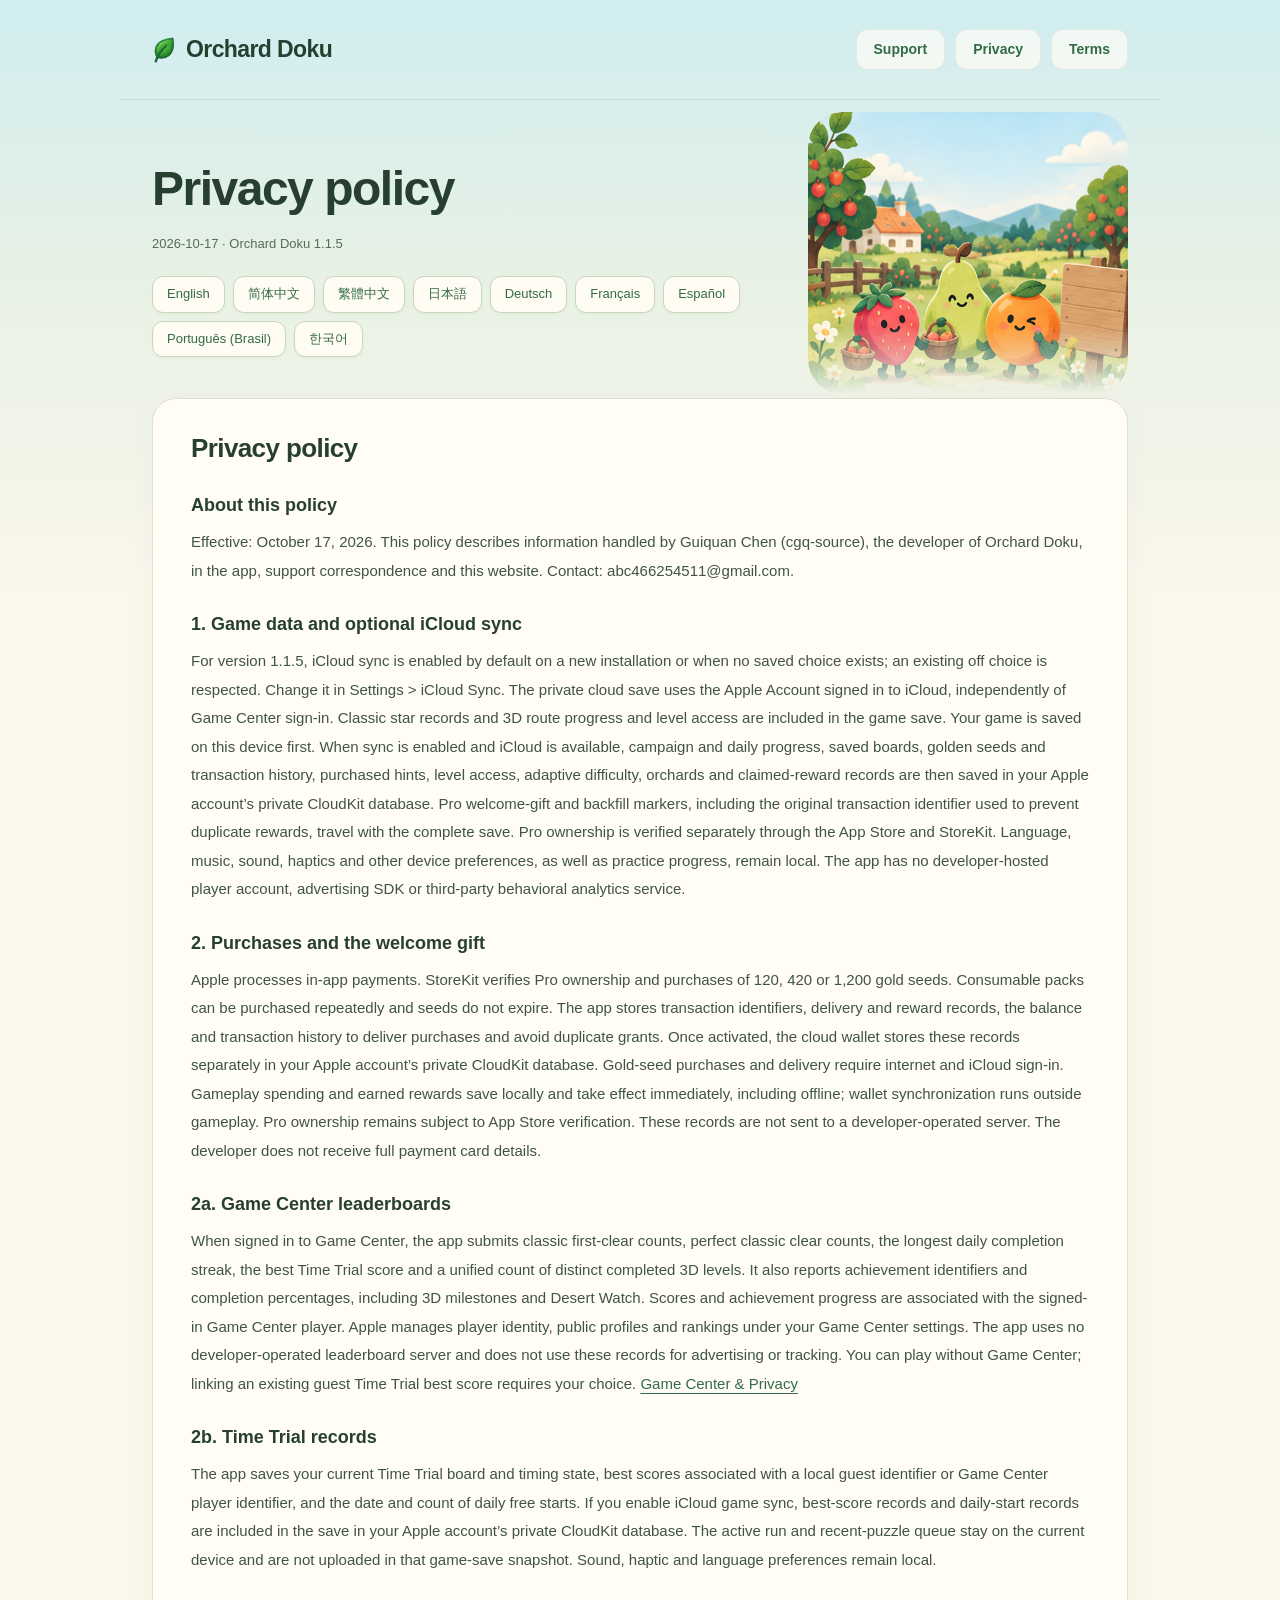
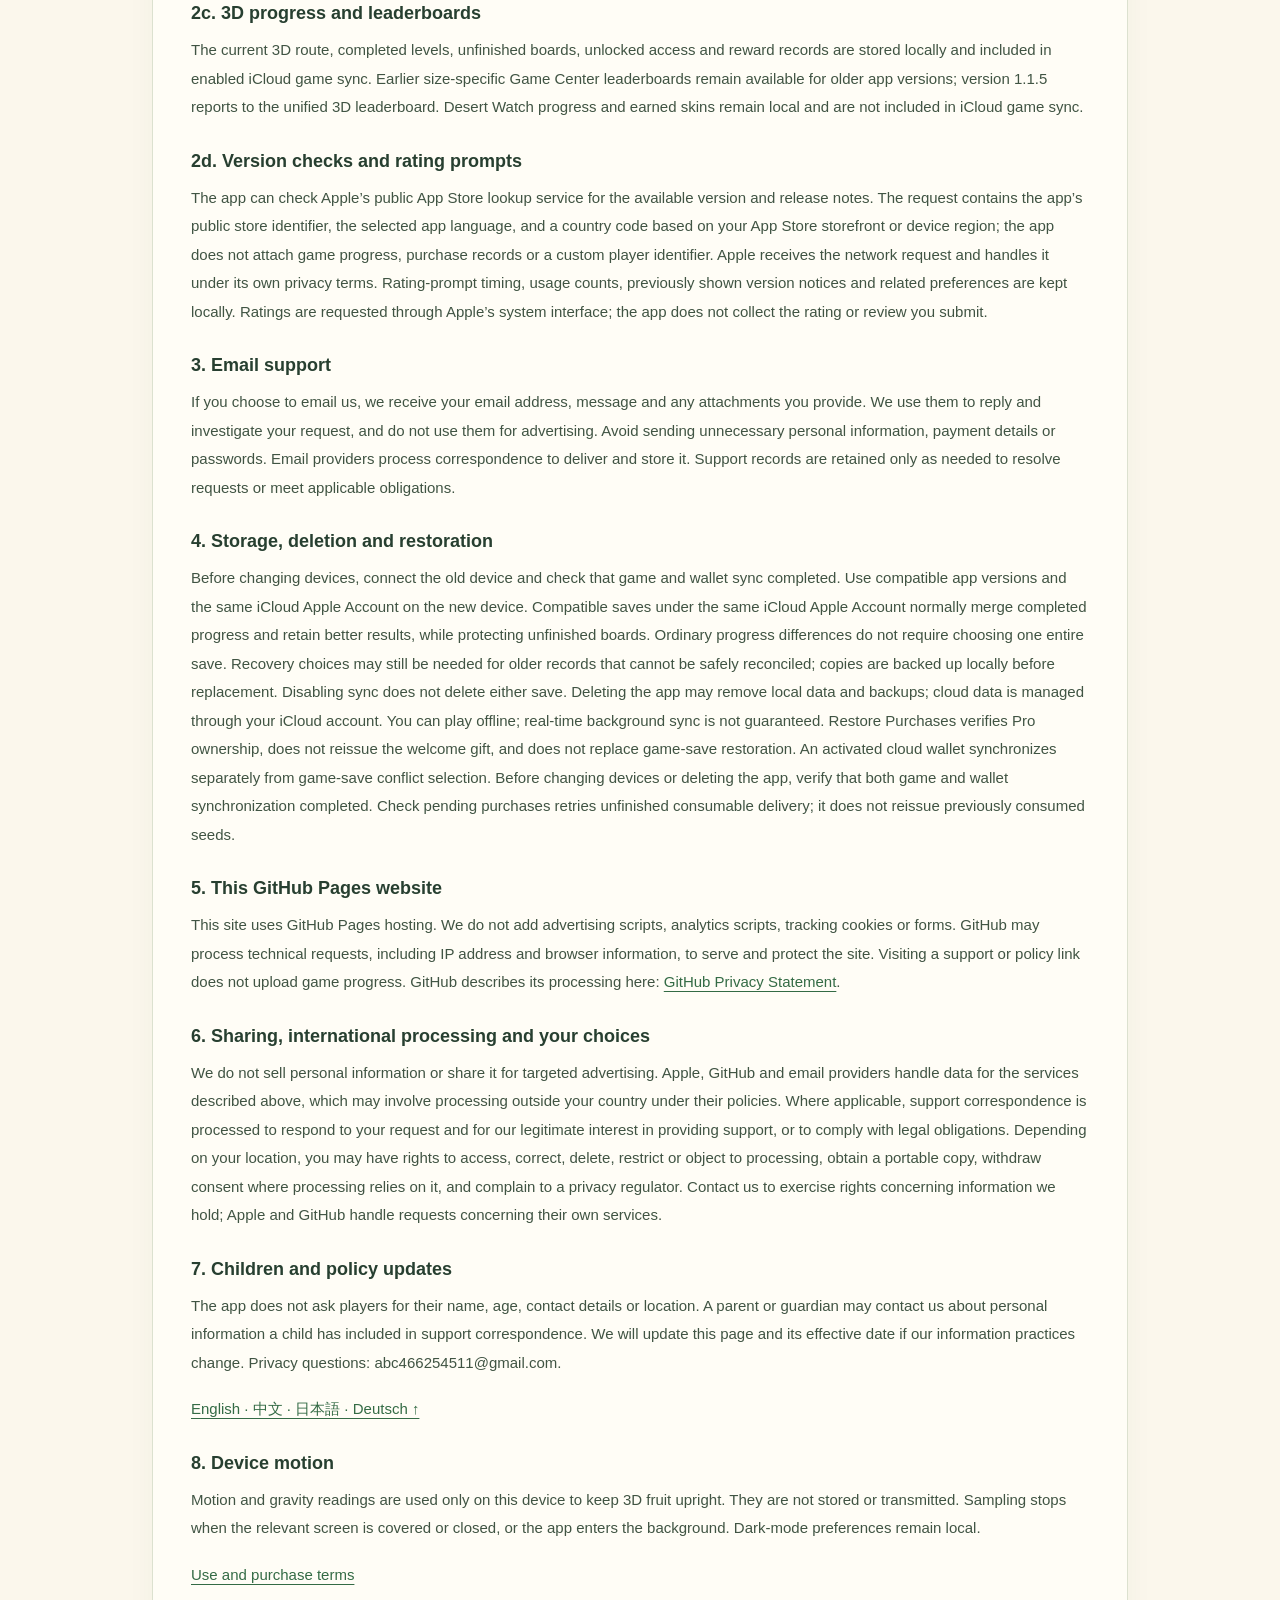
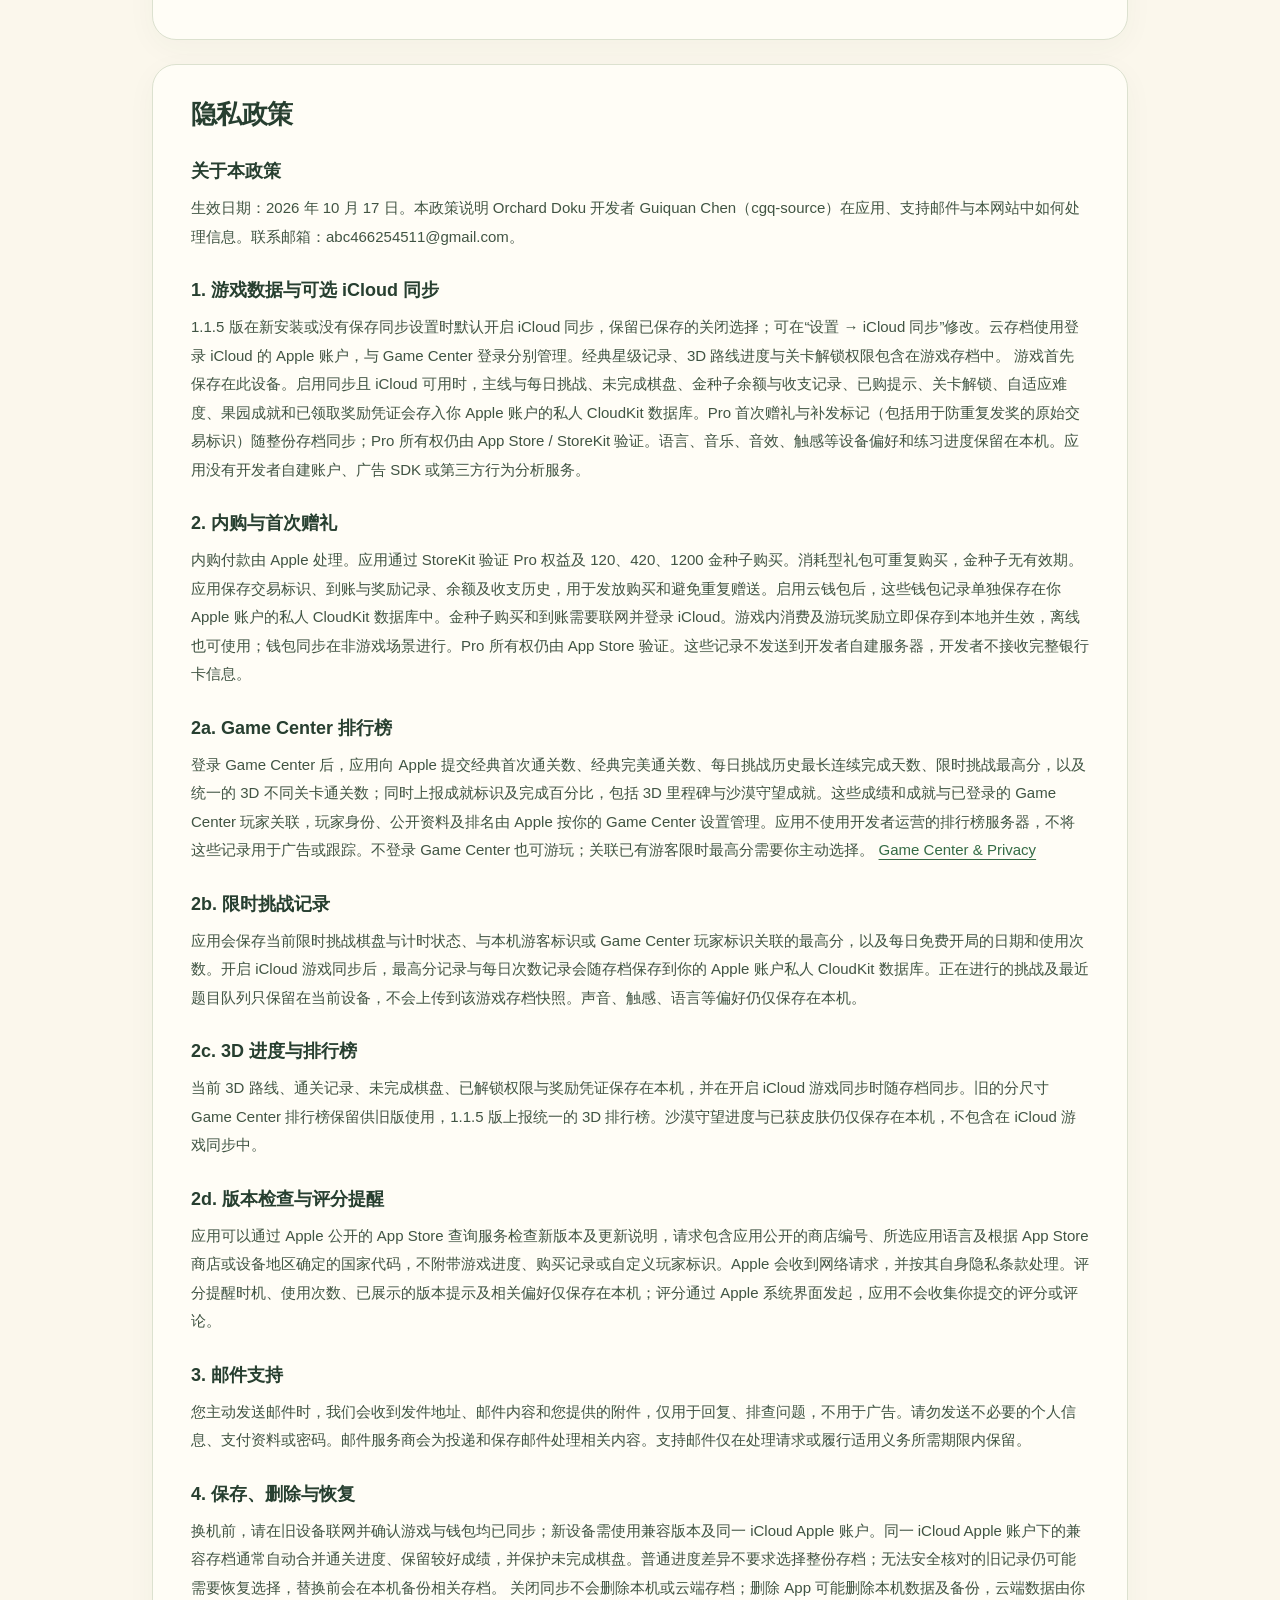
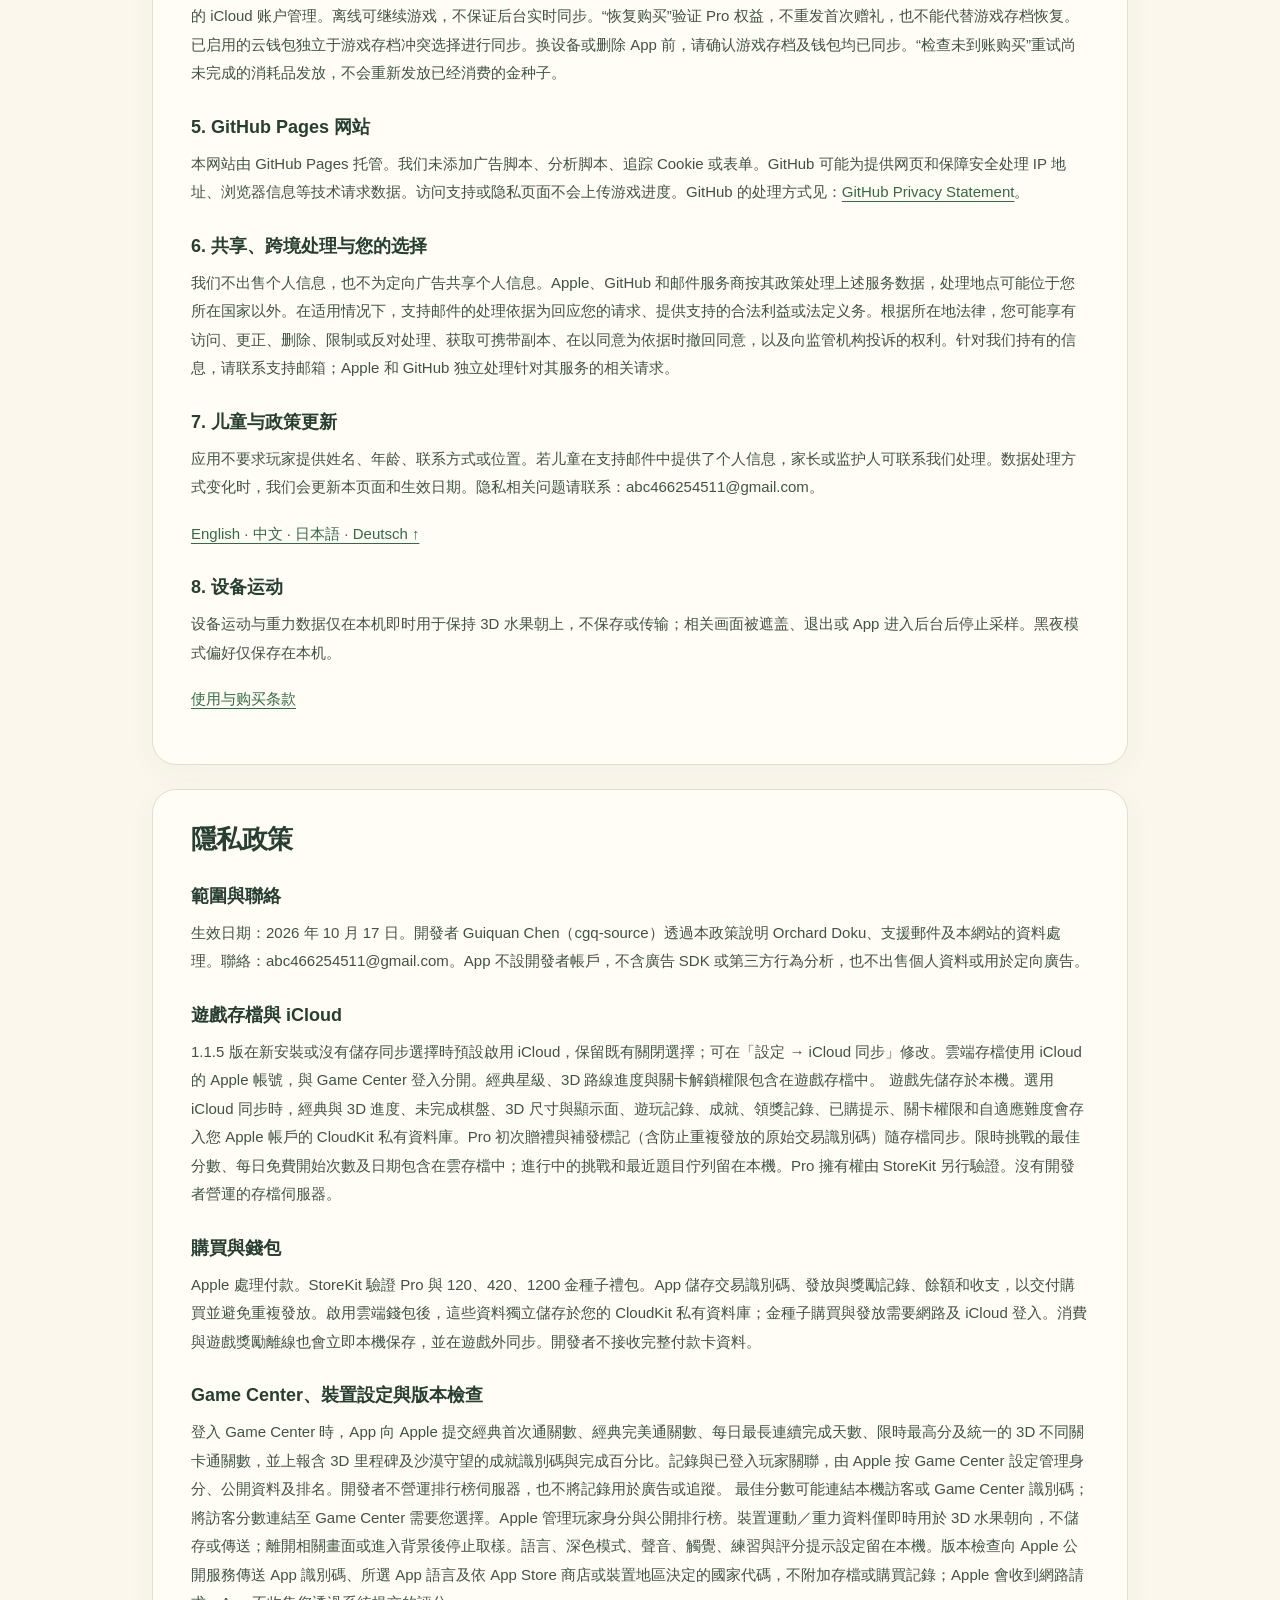
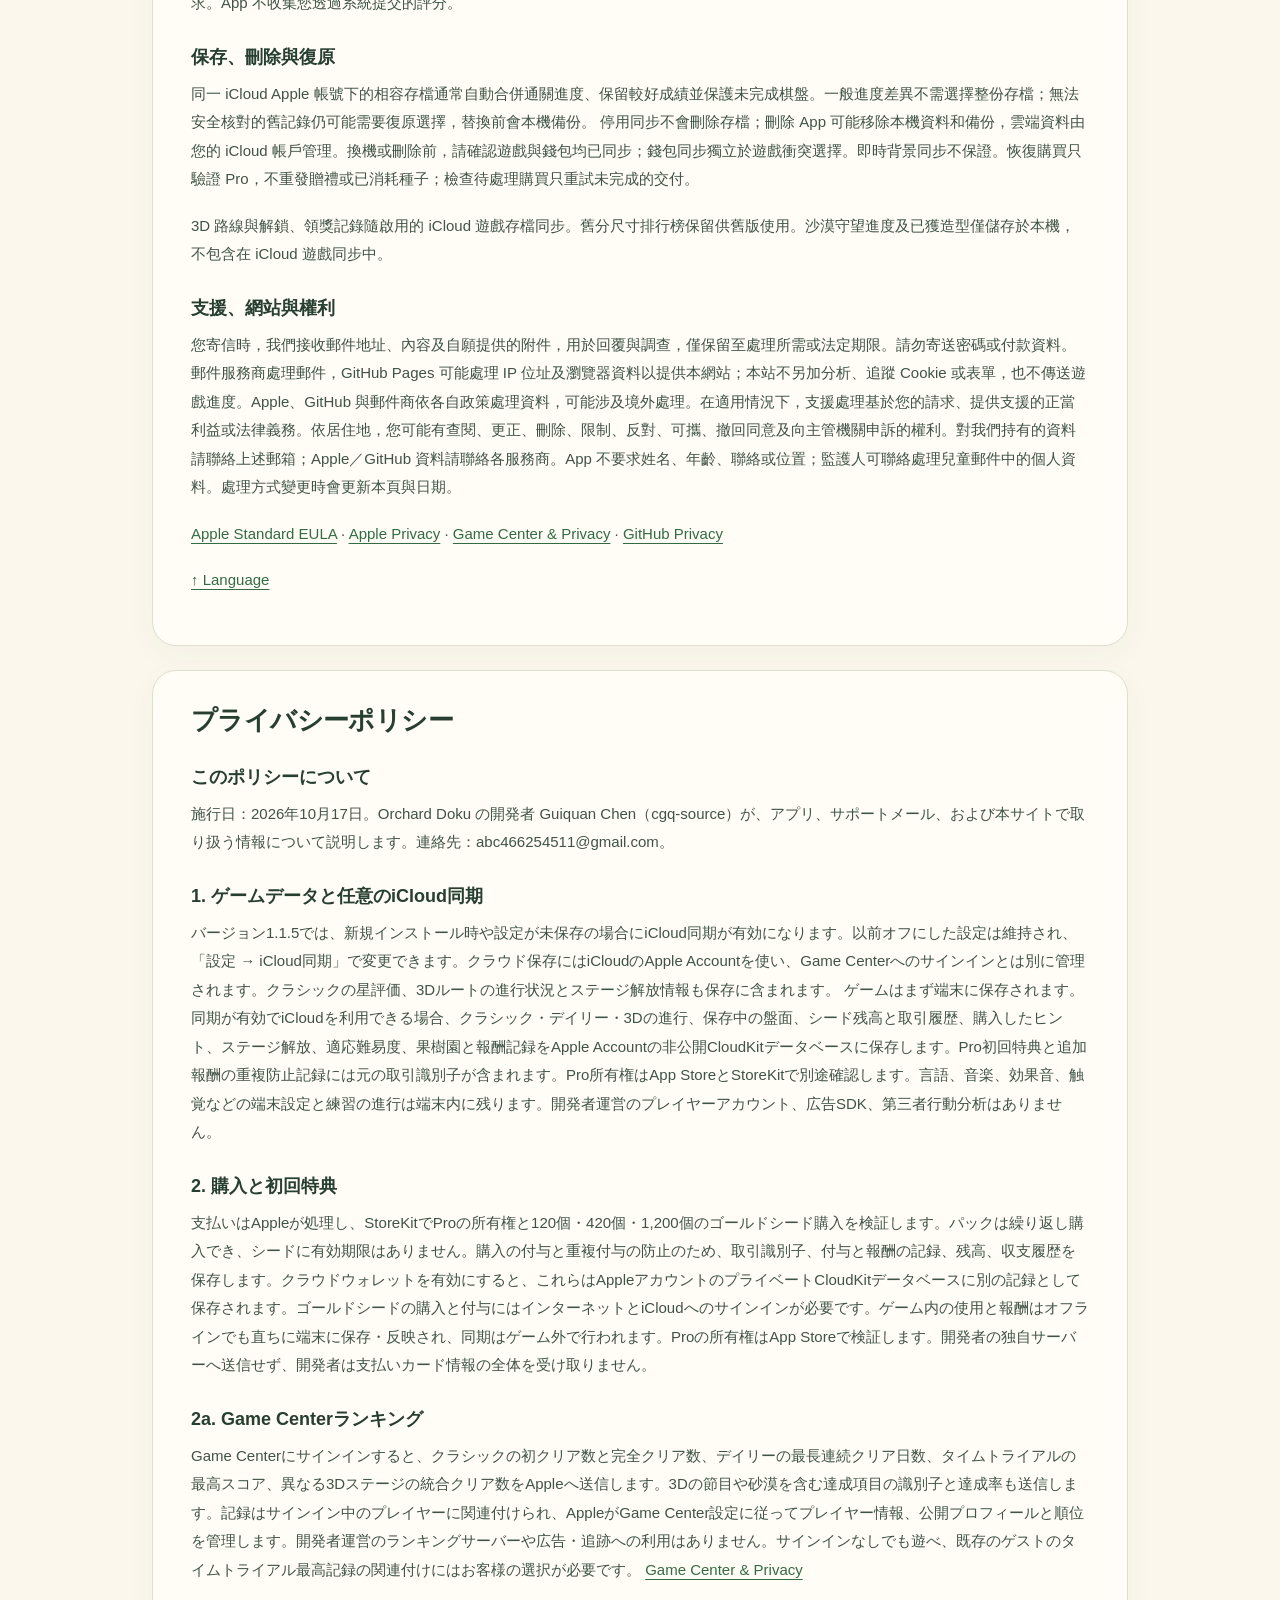
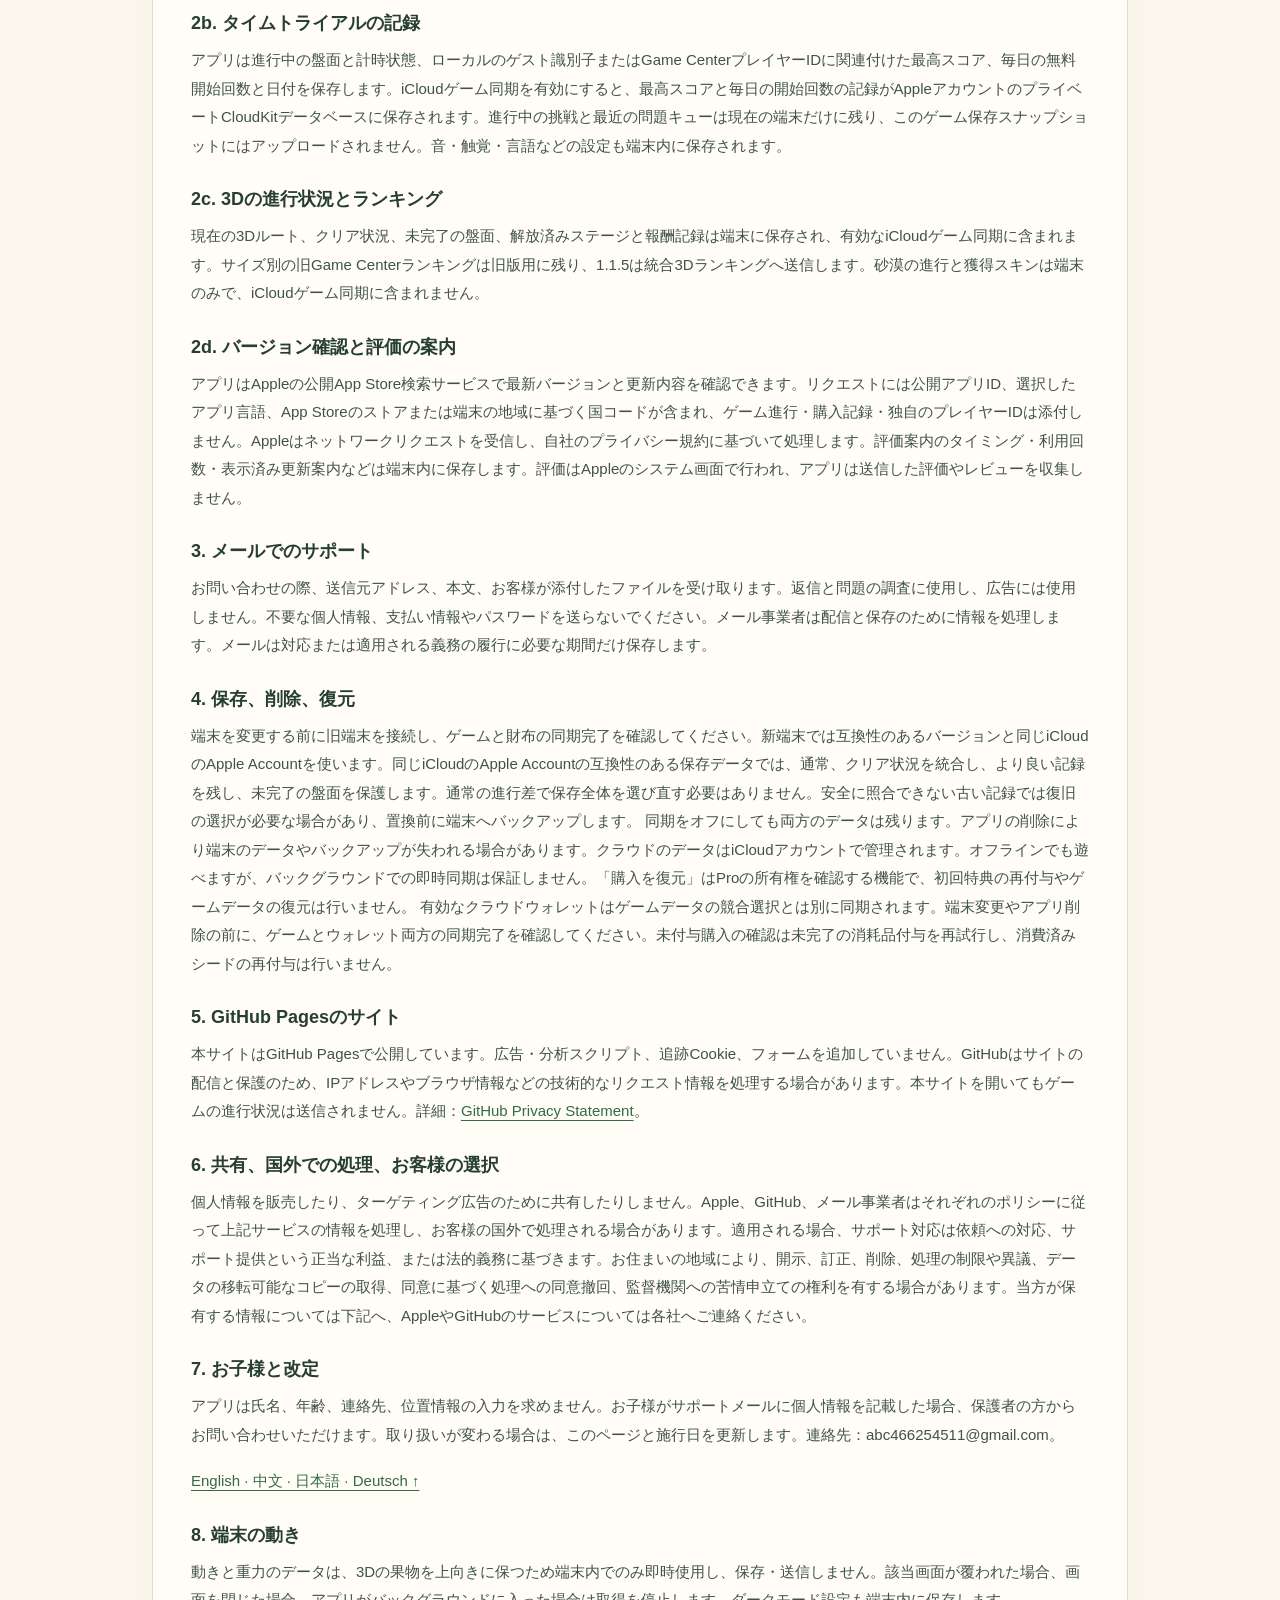
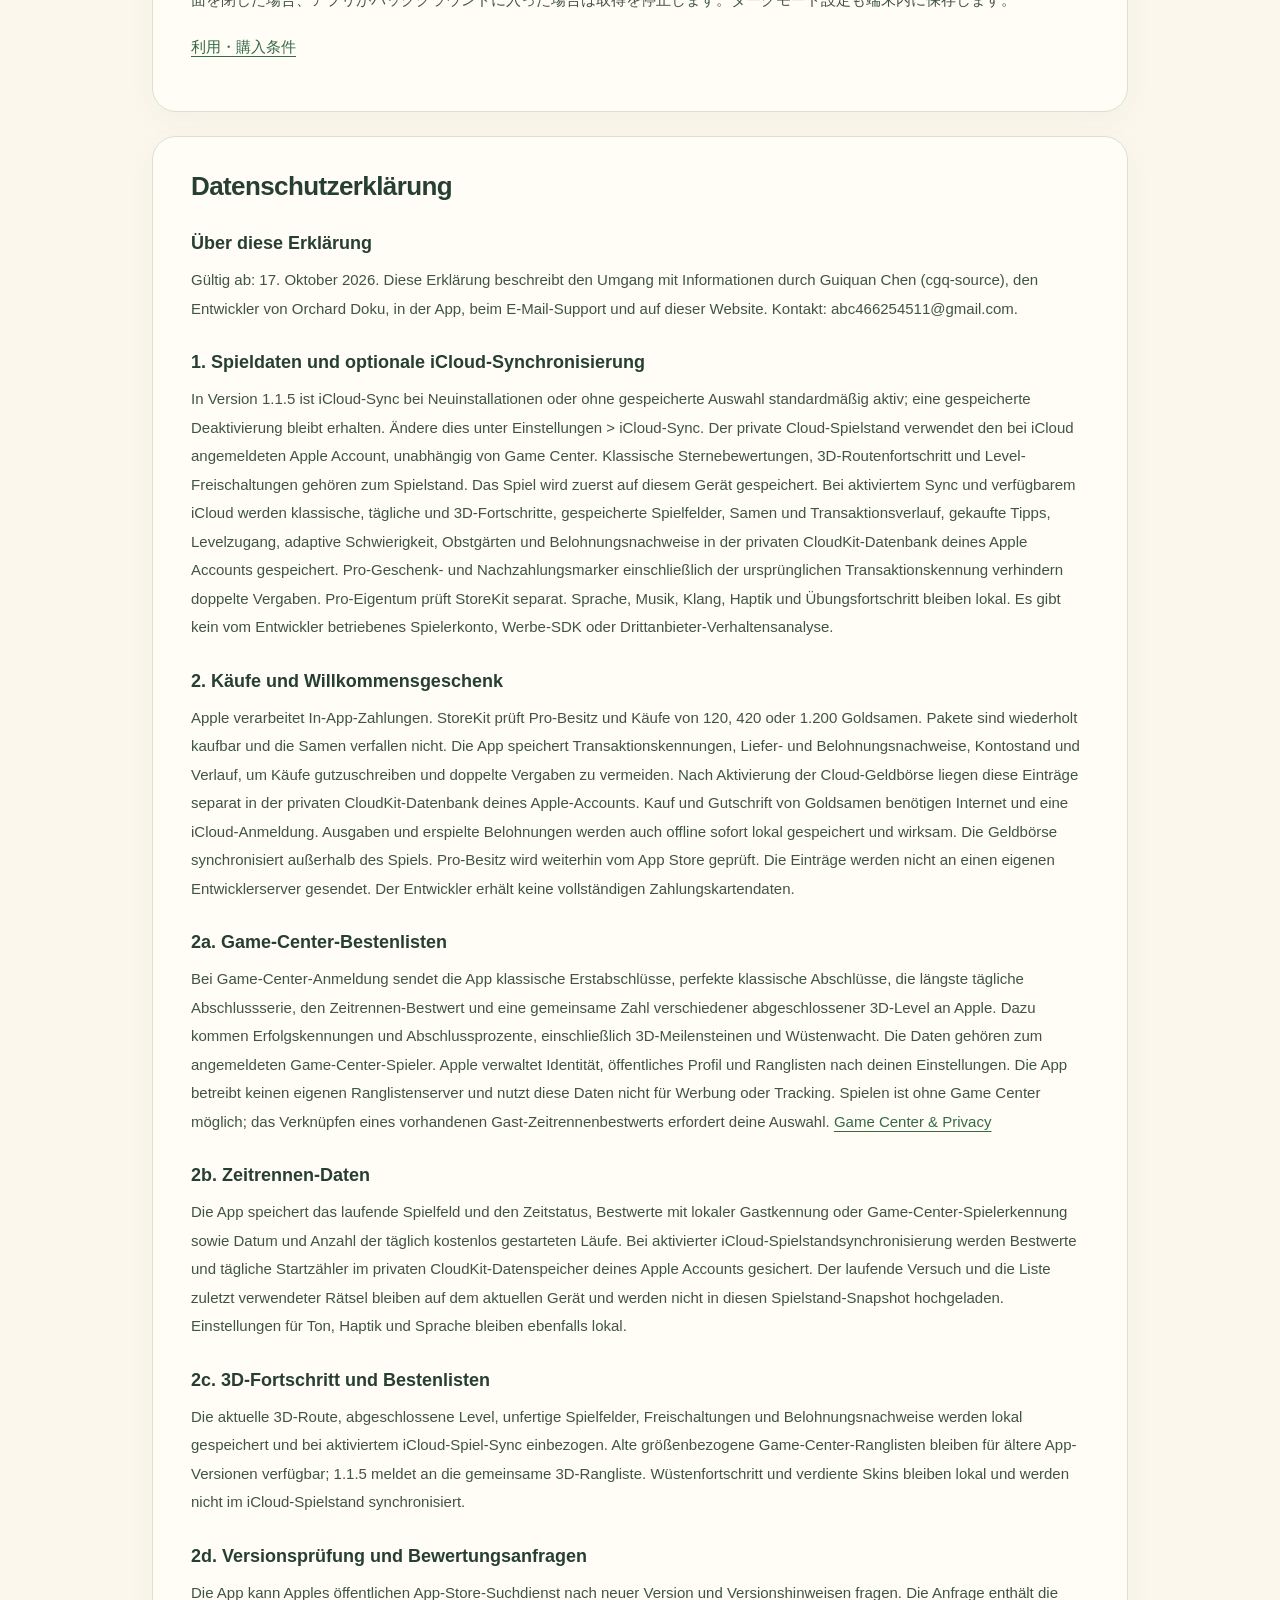
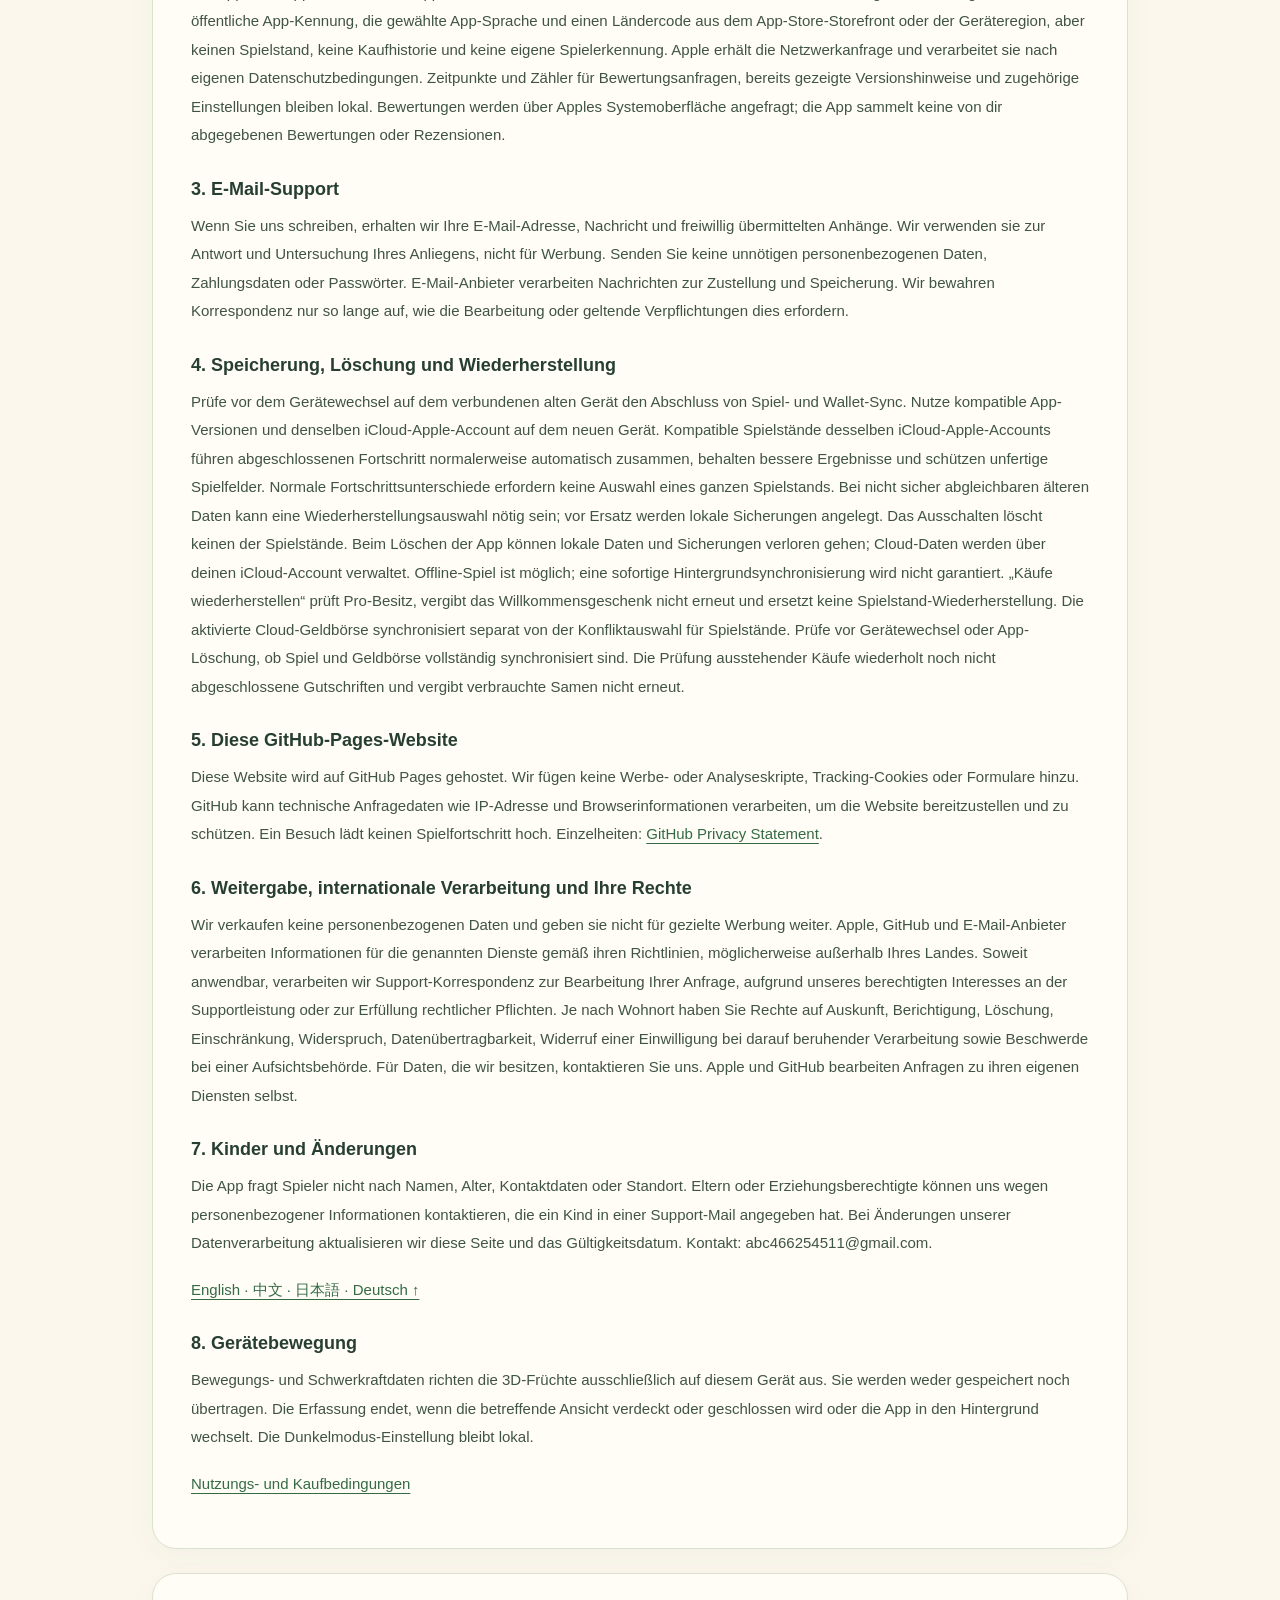
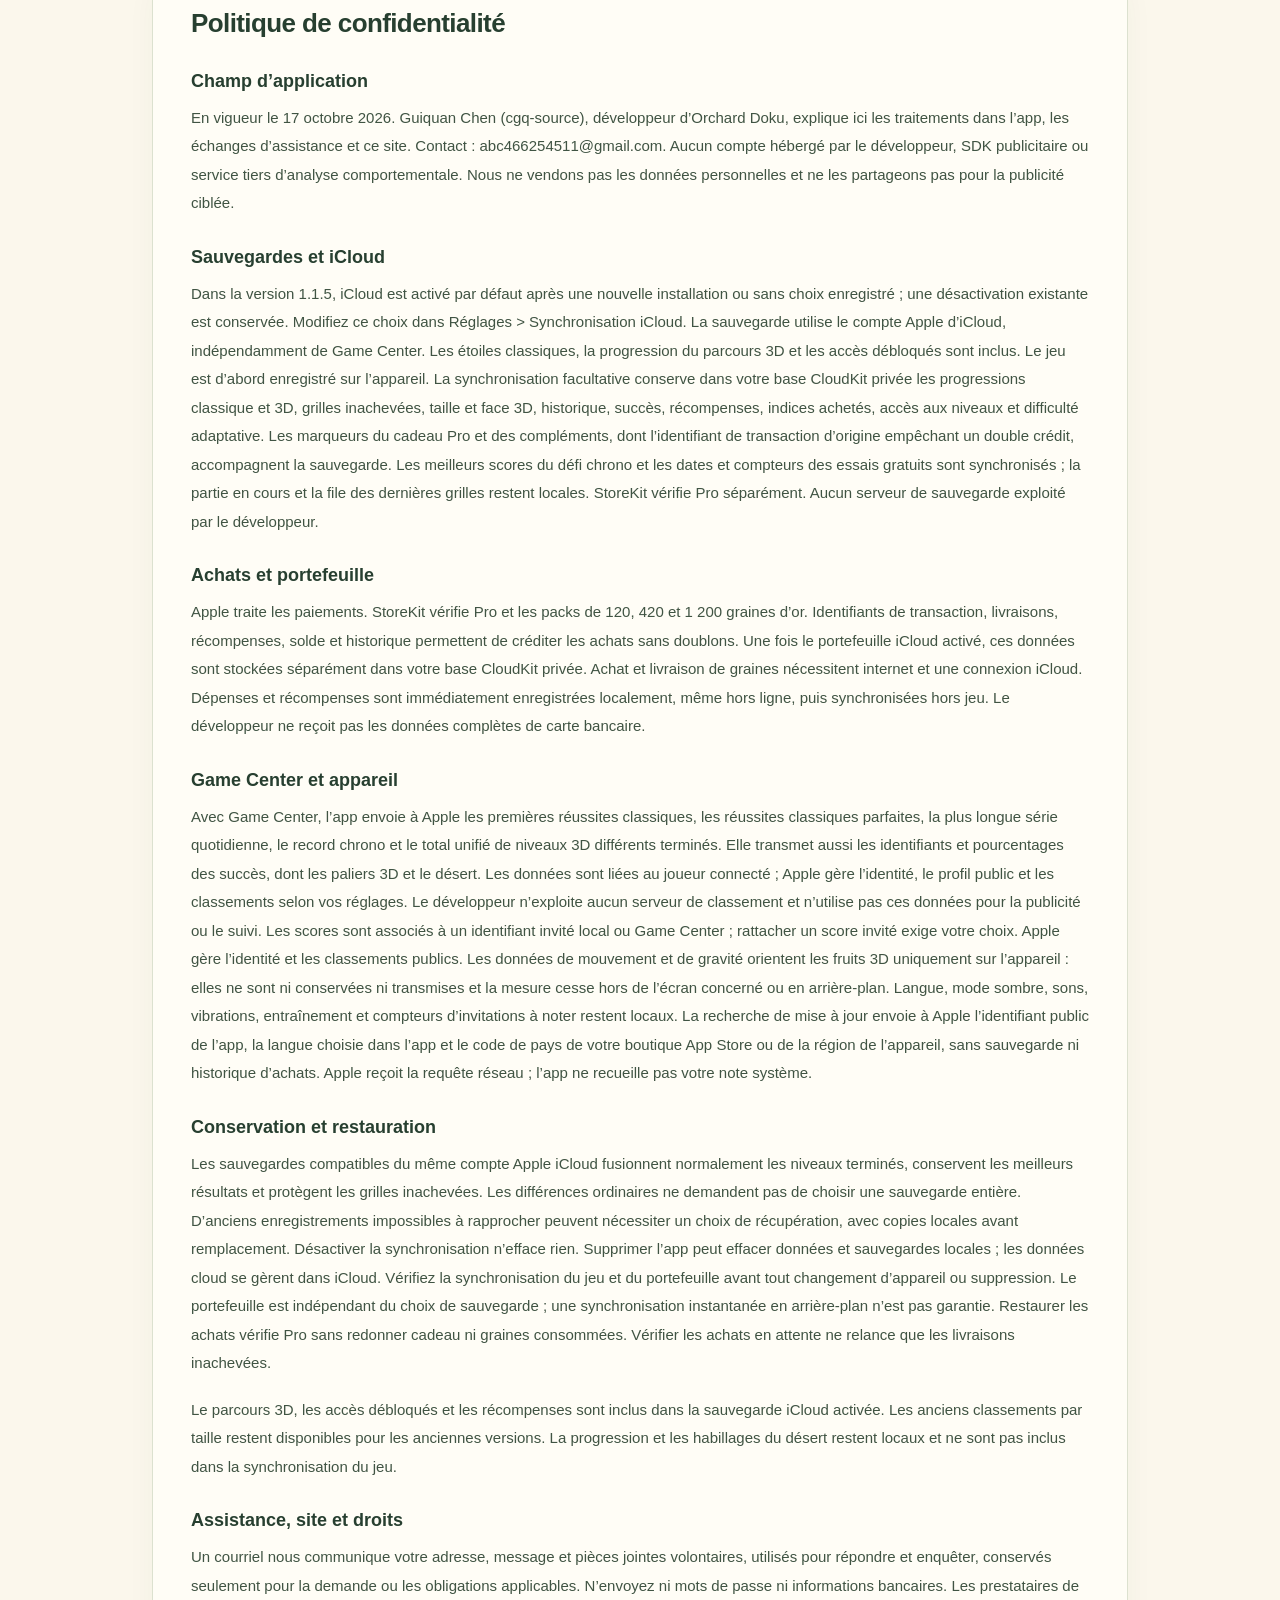
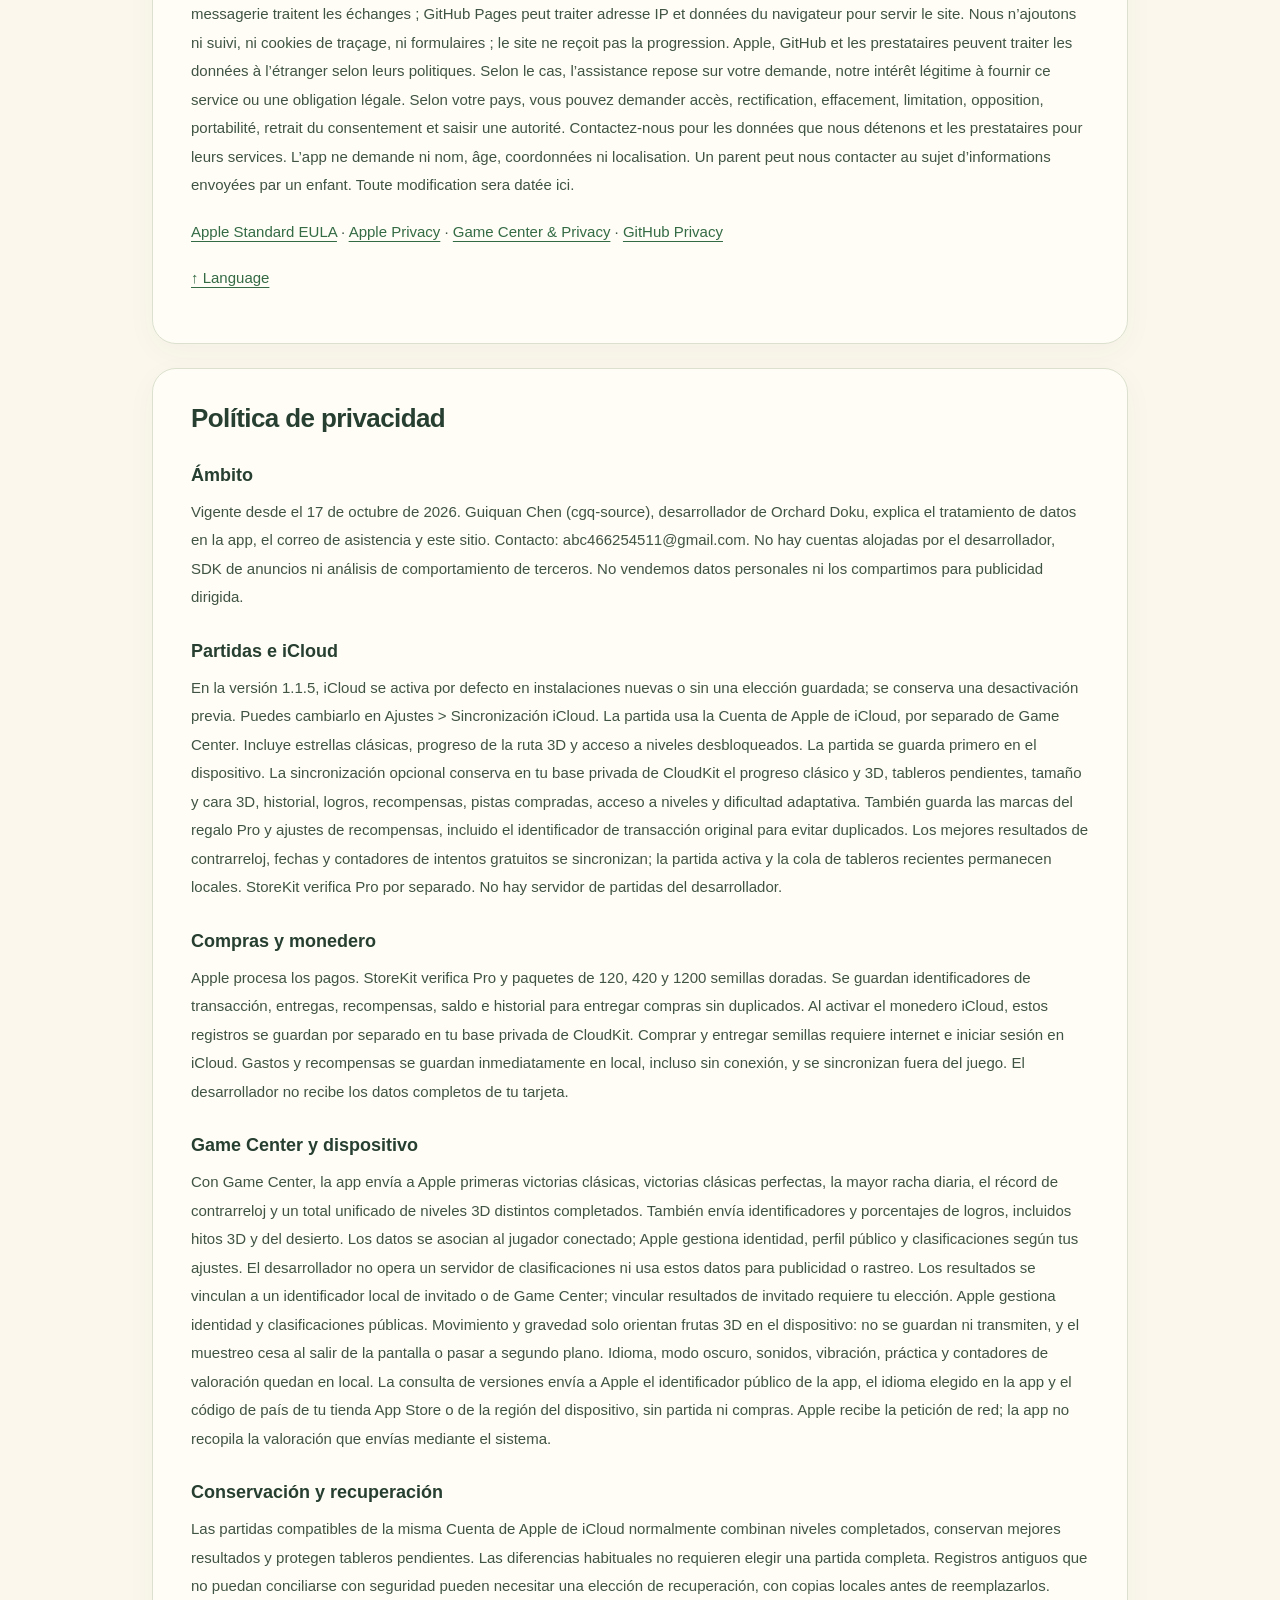
==== commit 23f5963d: "Correct punctuation in localized version-check disclosure" ====
--- a/privacy.html
+++ b/privacy.html
@@ -5,7 +5,7 @@
 <h3>2a. Game Center leaderboards</h3><p>When signed in to Game Center, the app submits classic first-clear counts, perfect classic clear counts, the longest daily completion streak, the best Time Trial score and a unified count of distinct completed 3D levels. It also reports achievement identifiers and completion percentages, including 3D milestones and Desert Watch. Scores and achievement progress are associated with the signed-in Game Center player. Apple manages player identity, public profiles and rankings under your Game Center settings. The app uses no developer-operated leaderboard server and does not use these records for advertising or tracking. You can play without Game Center; linking an existing guest Time Trial best score requires your choice. <a href="https://www.apple.com/legal/privacy/data/en/game-center/">Game Center &amp; Privacy</a></p>
 <h3>2b. Time Trial records</h3><p>The app saves your current Time Trial board and timing state, best scores associated with a local guest identifier or Game Center player identifier, and the date and count of daily free starts. If you enable iCloud game sync, best-score records and daily-start records are included in the save in your Apple account’s private CloudKit database. The active run and recent-puzzle queue stay on the current device and are not uploaded in that game-save snapshot. Sound, haptic and language preferences remain local.</p>
 <h3>2c. 3D progress and leaderboards</h3><p>The current 3D route, completed levels, unfinished boards, unlocked access and reward records are stored locally and included in enabled iCloud game sync. Earlier size-specific Game Center leaderboards remain available for older app versions; version 1.1.5 reports to the unified 3D leaderboard. Desert Watch progress and earned skins remain local and are not included in iCloud game sync.</p>
-<h3>2d. Version checks and rating prompts</h3><p>The app can check Apple’s public App Store lookup service for the available version and release notes. The request contains the app’s public store identifier , the selected app language, and a country code based on your App Store storefront or device region; the app does not attach game progress, purchase records or a custom player identifier. Apple receives the network request and handles it under its own privacy terms. Rating-prompt timing, usage counts, previously shown version notices and related preferences are kept locally. Ratings are requested through Apple’s system interface; the app does not collect the rating or review you submit.</p>
+<h3>2d. Version checks and rating prompts</h3><p>The app can check Apple’s public App Store lookup service for the available version and release notes. The request contains the app’s public store identifier, the selected app language, and a country code based on your App Store storefront or device region; the app does not attach game progress, purchase records or a custom player identifier. Apple receives the network request and handles it under its own privacy terms. Rating-prompt timing, usage counts, previously shown version notices and related preferences are kept locally. Ratings are requested through Apple’s system interface; the app does not collect the rating or review you submit.</p>
 <h3>3. Email support</h3><p>If you choose to email us, we receive your email address, message and any attachments you provide. We use them to reply and investigate your request, and do not use them for advertising. Avoid sending unnecessary personal information, payment details or passwords. Email providers process correspondence to deliver and store it. Support records are retained only as needed to resolve requests or meet applicable obligations.</p>
 <h3>4. Storage, deletion and restoration</h3><p>Before changing devices, connect the old device and check that game and wallet sync completed. Use compatible app versions and the same iCloud Apple Account on the new device. Compatible saves under the same iCloud Apple Account normally merge completed progress and retain better results, while protecting unfinished boards. Ordinary progress differences do not require choosing one entire save. Recovery choices may still be needed for older records that cannot be safely reconciled; copies are backed up locally before replacement. Disabling sync does not delete either save. Deleting the app may remove local data and backups; cloud data is managed through your iCloud account. You can play offline; real-time background sync is not guaranteed. Restore Purchases verifies Pro ownership, does not reissue the welcome gift, and does not replace game-save restoration. An activated cloud wallet synchronizes separately from game-save conflict selection. Before changing devices or deleting the app, verify that both game and wallet synchronization completed. Check pending purchases retries unfinished consumable delivery; it does not reissue previously consumed seeds.</p>
 <h3>5. This GitHub Pages website</h3><p>This site uses GitHub Pages hosting. We do not add advertising scripts, analytics scripts, tracking cookies or forms. GitHub may process technical requests, including IP address and browser information, to serve and protect the site. Visiting a support or policy link does not upload game progress. GitHub describes its processing here: <a href="https://docs.github.com/en/site-policy/privacy-policies/github-general-privacy-statement">GitHub Privacy Statement</a>.</p>
@@ -41,10 +41,10 @@
 <h3>2a. Game-Center-Bestenlisten</h3><p>Bei Game-Center-Anmeldung sendet die App klassische Erstabschlüsse, perfekte klassische Abschlüsse, die längste tägliche Abschlussserie, den Zeitrennen-Bestwert und eine gemeinsame Zahl verschiedener abgeschlossener 3D-Level an Apple. Dazu kommen Erfolgskennungen und Abschlussprozente, einschließlich 3D-Meilensteinen und Wüstenwacht. Die Daten gehören zum angemeldeten Game-Center-Spieler. Apple verwaltet Identität, öffentliches Profil und Ranglisten nach deinen Einstellungen. Die App betreibt keinen eigenen Ranglistenserver und nutzt diese Daten nicht für Werbung oder Tracking. Spielen ist ohne Game Center möglich; das Verknüpfen eines vorhandenen Gast-Zeitrennenbestwerts erfordert deine Auswahl. <a href="https://www.apple.com/legal/privacy/data/en/game-center/">Game Center &amp; Privacy</a></p>
 <h3>2b. Zeitrennen-Daten</h3><p>Die App speichert das laufende Spielfeld und den Zeitstatus, Bestwerte mit lokaler Gastkennung oder Game-Center-Spielerkennung sowie Datum und Anzahl der täglich kostenlos gestarteten Läufe. Bei aktivierter iCloud-Spielstandsynchronisierung werden Bestwerte und tägliche Startzähler im privaten CloudKit-Datenspeicher deines Apple Accounts gesichert. Der laufende Versuch und die Liste zuletzt verwendeter Rätsel bleiben auf dem aktuellen Gerät und werden nicht in diesen Spielstand-Snapshot hochgeladen. Einstellungen für Ton, Haptik und Sprache bleiben ebenfalls lokal.</p>
 <h3>2c. 3D-Fortschritt und Bestenlisten</h3><p>Die aktuelle 3D-Route, abgeschlossene Level, unfertige Spielfelder, Freischaltungen und Belohnungsnachweise werden lokal gespeichert und bei aktiviertem iCloud-Spiel-Sync einbezogen. Alte größenbezogene Game-Center-Ranglisten bleiben für ältere App-Versionen verfügbar; 1.1.5 meldet an die gemeinsame 3D-Rangliste. Wüstenfortschritt und verdiente Skins bleiben lokal und werden nicht im iCloud-Spielstand synchronisiert.</p>
-<h3>2d. Versionsprüfung und Bewertungsanfragen</h3><p>Die App kann Apples öffentlichen App-Store-Suchdienst nach neuer Version und Versionshinweisen fragen. Die Anfrage enthält die öffentliche App-Kennung , die gewählte App-Sprache und einen Ländercode aus dem App-Store-Storefront oder der Geräteregion, aber keinen Spielstand, keine Kaufhistorie und keine eigene Spielerkennung. Apple erhält die Netzwerkanfrage und verarbeitet sie nach eigenen Datenschutzbedingungen. Zeitpunkte und Zähler für Bewertungsanfragen, bereits gezeigte Versionshinweise und zugehörige Einstellungen bleiben lokal. Bewertungen werden über Apples Systemoberfläche angefragt; die App sammelt keine von dir abgegebenen Bewertungen oder Rezensionen.</p>
+<h3>2d. Versionsprüfung und Bewertungsanfragen</h3><p>Die App kann Apples öffentlichen App-Store-Suchdienst nach neuer Version und Versionshinweisen fragen. Die Anfrage enthält die öffentliche App-Kennung, die gewählte App-Sprache und einen Ländercode aus dem App-Store-Storefront oder der Geräteregion, aber keinen Spielstand, keine Kaufhistorie und keine eigene Spielerkennung. Apple erhält die Netzwerkanfrage und verarbeitet sie nach eigenen Datenschutzbedingungen. Zeitpunkte und Zähler für Bewertungsanfragen, bereits gezeigte Versionshinweise und zugehörige Einstellungen bleiben lokal. Bewertungen werden über Apples Systemoberfläche angefragt; die App sammelt keine von dir abgegebenen Bewertungen oder Rezensionen.</p>
 <h3>3. E-Mail-Support</h3><p>Wenn Sie uns schreiben, erhalten wir Ihre E-Mail-Adresse, Nachricht und freiwillig übermittelten Anhänge. Wir verwenden sie zur Antwort und Untersuchung Ihres Anliegens, nicht für Werbung. Senden Sie keine unnötigen personenbezogenen Daten, Zahlungsdaten oder Passwörter. E-Mail-Anbieter verarbeiten Nachrichten zur Zustellung und Speicherung. Wir bewahren Korrespondenz nur so lange auf, wie die Bearbeitung oder geltende Verpflichtungen dies erfordern.</p>
 <h3>4. Speicherung, Löschung und Wiederherstellung</h3><p>Prüfe vor dem Gerätewechsel auf dem verbundenen alten Gerät den Abschluss von Spiel- und Wallet-Sync. Nutze kompatible App-Versionen und denselben iCloud-Apple-Account auf dem neuen Gerät. Kompatible Spielstände desselben iCloud-Apple-Accounts führen abgeschlossenen Fortschritt normalerweise automatisch zusammen, behalten bessere Ergebnisse und schützen unfertige Spielfelder. Normale Fortschrittsunterschiede erfordern keine Auswahl eines ganzen Spielstands. Bei nicht sicher abgleichbaren älteren Daten kann eine Wiederherstellungsauswahl nötig sein; vor Ersatz werden lokale Sicherungen angelegt. Das Ausschalten löscht keinen der Spielstände. Beim Löschen der App können lokale Daten und Sicherungen verloren gehen; Cloud-Daten werden über deinen iCloud-Account verwaltet. Offline-Spiel ist möglich; eine sofortige Hintergrundsynchronisierung wird nicht garantiert. „Käufe wiederherstellen“ prüft Pro-Besitz, vergibt das Willkommensgeschenk nicht erneut und ersetzt keine Spielstand-Wiederherstellung. Die aktivierte Cloud-Geldbörse synchronisiert separat von der Konfliktauswahl für Spielstände. Prüfe vor Gerätewechsel oder App-Löschung, ob Spiel und Geldbörse vollständig synchronisiert sind. Die Prüfung ausstehender Käufe wiederholt noch nicht abgeschlossene Gutschriften und vergibt verbrauchte Samen nicht erneut.</p>
 <h3>5. Diese GitHub-Pages-Website</h3><p>Diese Website wird auf GitHub Pages gehostet. Wir fügen keine Werbe- oder Analyseskripte, Tracking-Cookies oder Formulare hinzu. GitHub kann technische Anfragedaten wie IP-Adresse und Browserinformationen verarbeiten, um die Website bereitzustellen und zu schützen. Ein Besuch lädt keinen Spielfortschritt hoch. Einzelheiten: <a href="https://docs.github.com/en/site-policy/privacy-policies/github-general-privacy-statement">GitHub Privacy Statement</a>.</p>
 <h3>6. Weitergabe, internationale Verarbeitung und Ihre Rechte</h3><p>Wir verkaufen keine personenbezogenen Daten und geben sie nicht für gezielte Werbung weiter. Apple, GitHub und E-Mail-Anbieter verarbeiten Informationen für die genannten Dienste gemäß ihren Richtlinien, möglicherweise außerhalb Ihres Landes. Soweit anwendbar, verarbeiten wir Support-Korrespondenz zur Bearbeitung Ihrer Anfrage, aufgrund unseres berechtigten Interesses an der Supportleistung oder zur Erfüllung rechtlicher Pflichten. Je nach Wohnort haben Sie Rechte auf Auskunft, Berichtigung, Löschung, Einschränkung, Widerspruch, Datenübertragbarkeit, Widerruf einer Einwilligung bei darauf beruhender Verarbeitung sowie Beschwerde bei einer Aufsichtsbehörde. Für Daten, die wir besitzen, kontaktieren Sie uns. Apple und GitHub bearbeiten Anfragen zu ihren eigenen Diensten selbst.</p>
 <h3>7. Kinder und Änderungen</h3><p>Die App fragt Spieler nicht nach Namen, Alter, Kontaktdaten oder Standort. Eltern oder Erziehungsberechtigte können uns wegen personenbezogener Informationen kontaktieren, die ein Kind in einer Support-Mail angegeben hat. Bei Änderungen unserer Datenverarbeitung aktualisieren wir diese Seite und das Gültigkeitsdatum. Kontakt: abc466254511@gmail.com.</p>
-<p><a href="#languages">English · 中文 · 日本語 · Deutsch ↑</a></p><h3>8. Gerätebewegung</h3><p>Bewegungs- und Schwerkraftdaten richten die 3D-Früchte ausschließlich auf diesem Gerät aus. Sie werden weder gespeichert noch übertragen. Die Erfassung endet, wenn die betreffende Ansicht verdeckt oder geschlossen wird oder die App in den Hintergrund wechselt. Die Dunkelmodus-Einstellung bleibt lokal.</p><p><a href="terms.html#german">Nutzungs- und Kaufbedingungen</a></p></section><section id="french" lang="fr"><h2>Politique de confidentialité</h2><h3>Champ d’application</h3><p>En vigueur le 17 octobre 2026. Guiquan Chen (cgq-source), développeur d’Orchard Doku, explique ici les traitements dans l’app, les échanges d’assistance et ce site. Contact : abc466254511@gmail.com. Aucun compte hébergé par le développeur, SDK publicitaire ou service tiers d’analyse comportementale. Nous ne vendons pas les données personnelles et ne les partageons pas pour la publicité ciblée.</p><h3>Sauvegardes et iCloud</h3><p>Dans la version 1.1.5, iCloud est activé par défaut après une nouvelle installation ou sans choix enregistré ; une désactivation existante est conservée. Modifiez ce choix dans Réglages &gt; Synchronisation iCloud. La sauvegarde utilise le compte Apple d’iCloud, indépendamment de Game Center. Les étoiles classiques, la progression du parcours 3D et les accès débloqués sont inclus. Le jeu est d’abord enregistré sur l’appareil. La synchronisation facultative conserve dans votre base CloudKit privée les progressions classique et 3D, grilles inachevées, taille et face 3D, historique, succès, récompenses, indices achetés, accès aux niveaux et difficulté adaptative. Les marqueurs du cadeau Pro et des compléments, dont l’identifiant de transaction d’origine empêchant un double crédit, accompagnent la sauvegarde. Les meilleurs scores du défi chrono et les dates et compteurs des essais gratuits sont synchronisés ; la partie en cours et la file des dernières grilles restent locales. StoreKit vérifie Pro séparément. Aucun serveur de sauvegarde exploité par le développeur.</p><h3>Achats et portefeuille</h3><p>Apple traite les paiements. StoreKit vérifie Pro et les packs de 120, 420 et 1 200 graines d’or. Identifiants de transaction, livraisons, récompenses, solde et historique permettent de créditer les achats sans doublons. Une fois le portefeuille iCloud activé, ces données sont stockées séparément dans votre base CloudKit privée. Achat et livraison de graines nécessitent internet et une connexion iCloud. Dépenses et récompenses sont immédiatement enregistrées localement, même hors ligne, puis synchronisées hors jeu. Le développeur ne reçoit pas les données complètes de carte bancaire.</p><h3>Game Center et appareil</h3><p>Avec Game Center, l’app envoie à Apple les premières réussites classiques, les réussites classiques parfaites, la plus longue série quotidienne, le record chrono et le total unifié de niveaux 3D différents terminés. Elle transmet aussi les identifiants et pourcentages des succès, dont les paliers 3D et le désert. Les données sont liées au joueur connecté ; Apple gère l’identité, le profil public et les classements selon vos réglages. Le développeur n’exploite aucun serveur de classement et n’utilise pas ces données pour la publicité ou le suivi. Les scores sont associés à un identifiant invité local ou Game Center ; rattacher un score invité exige votre choix. Apple gère l’identité et les classements publics. Les données de mouvement et de gravité orientent les fruits 3D uniquement sur l’appareil : elles ne sont ni conservées ni transmises et la mesure cesse hors de l’écran concerné ou en arrière-plan. Langue, mode sombre, sons, vibrations, entraînement et compteurs d’invitations à noter restent locaux. La recherche de mise à jour envoie à Apple l’identifiant public de l’app , la langue choisie dans l’app et le code de pays de votre boutique App Store ou de la région de l’appareil, sans sauvegarde ni historique d’achats. Apple reçoit la requête réseau ; l’app ne recueille pas votre note système.</p><h3>Conservation et restauration</h3><p>Les sauvegardes compatibles du même compte Apple iCloud fusionnent normalement les niveaux terminés, conservent les meilleurs résultats et protègent les grilles inachevées. Les différences ordinaires ne demandent pas de choisir une sauvegarde entière. D’anciens enregistrements impossibles à rapprocher peuvent nécessiter un choix de récupération, avec copies locales avant remplacement. Désactiver la synchronisation n’efface rien. Supprimer l’app peut effacer données et sauvegardes locales ; les données cloud se gèrent dans iCloud. Vérifiez la synchronisation du jeu et du portefeuille avant tout changement d’appareil ou suppression. Le portefeuille est indépendant du choix de sauvegarde ; une synchronisation instantanée en arrière-plan n’est pas garantie. Restaurer les achats vérifie Pro sans redonner cadeau ni graines consommées. Vérifier les achats en attente ne relance que les livraisons inachevées.</p><p>Le parcours 3D, les accès débloqués et les récompenses sont inclus dans la sauvegarde iCloud activée. Les anciens classements par taille restent disponibles pour les anciennes versions. La progression et les habillages du désert restent locaux et ne sont pas inclus dans la synchronisation du jeu.</p><h3>Assistance, site et droits</h3><p>Un courriel nous communique votre adresse, message et pièces jointes volontaires, utilisés pour répondre et enquêter, conservés seulement pour la demande ou les obligations applicables. N’envoyez ni mots de passe ni informations bancaires. Les prestataires de messagerie traitent les échanges ; GitHub Pages peut traiter adresse IP et données du navigateur pour servir le site. Nous n’ajoutons ni suivi, ni cookies de traçage, ni formulaires ; le site ne reçoit pas la progression. Apple, GitHub et les prestataires peuvent traiter les données à l’étranger selon leurs politiques. Selon le cas, l’assistance repose sur votre demande, notre intérêt légitime à fournir ce service ou une obligation légale. Selon votre pays, vous pouvez demander accès, rectification, effacement, limitation, opposition, portabilité, retrait du consentement et saisir une autorité. Contactez-nous pour les données que nous détenons et les prestataires pour leurs services. L’app ne demande ni nom, âge, coordonnées ni localisation. Un parent peut nous contacter au sujet d’informations envoyées par un enfant. Toute modification sera datée ici.</p><p><a href="https://www.apple.com/legal/internet-services/itunes/dev/stdeula/">Apple Standard EULA</a> · <a href="https://www.apple.com/legal/privacy/">Apple Privacy</a> · <a href="https://www.apple.com/legal/privacy/data/en/game-center/">Game Center &amp; Privacy</a> · <a href="https://docs.github.com/en/site-policy/privacy-policies/github-general-privacy-statement">GitHub Privacy</a></p><p><a href="#languages">↑ Language</a></p></section><section id="spanish" lang="es"><h2>Política de privacidad</h2><h3>Ámbito</h3><p>Vigente desde el 17 de octubre de 2026. Guiquan Chen (cgq-source), desarrollador de Orchard Doku, explica el tratamiento de datos en la app, el correo de asistencia y este sitio. Contacto: abc466254511@gmail.com. No hay cuentas alojadas por el desarrollador, SDK de anuncios ni análisis de comportamiento de terceros. No vendemos datos personales ni los compartimos para publicidad dirigida.</p><h3>Partidas e iCloud</h3><p>En la versión 1.1.5, iCloud se activa por defecto en instalaciones nuevas o sin una elección guardada; se conserva una desactivación previa. Puedes cambiarlo en Ajustes &gt; Sincronización iCloud. La partida usa la Cuenta de Apple de iCloud, por separado de Game Center. Incluye estrellas clásicas, progreso de la ruta 3D y acceso a niveles desbloqueados. La partida se guarda primero en el dispositivo. La sincronización opcional conserva en tu base privada de CloudKit el progreso clásico y 3D, tableros pendientes, tamaño y cara 3D, historial, logros, recompensas, pistas compradas, acceso a niveles y dificultad adaptativa. También guarda las marcas del regalo Pro y ajustes de recompensas, incluido el identificador de transacción original para evitar duplicados. Los mejores resultados de contrarreloj, fechas y contadores de intentos gratuitos se sincronizan; la partida activa y la cola de tableros recientes permanecen locales. StoreKit verifica Pro por separado. No hay servidor de partidas del desarrollador.</p><h3>Compras y monedero</h3><p>Apple procesa los pagos. StoreKit verifica Pro y paquetes de 120, 420 y 1200 semillas doradas. Se guardan identificadores de transacción, entregas, recompensas, saldo e historial para entregar compras sin duplicados. Al activar el monedero iCloud, estos registros se guardan por separado en tu base privada de CloudKit. Comprar y entregar semillas requiere internet e iniciar sesión en iCloud. Gastos y recompensas se guardan inmediatamente en local, incluso sin conexión, y se sincronizan fuera del juego. El desarrollador no recibe los datos completos de tu tarjeta.</p><h3>Game Center y dispositivo</h3><p>Con Game Center, la app envía a Apple primeras victorias clásicas, victorias clásicas perfectas, la mayor racha diaria, el récord de contrarreloj y un total unificado de niveles 3D distintos completados. También envía identificadores y porcentajes de logros, incluidos hitos 3D y del desierto. Los datos se asocian al jugador conectado; Apple gestiona identidad, perfil público y clasificaciones según tus ajustes. El desarrollador no opera un servidor de clasificaciones ni usa estos datos para publicidad o rastreo. Los resultados se vinculan a un identificador local de invitado o de Game Center; vincular resultados de invitado requiere tu elección. Apple gestiona identidad y clasificaciones públicas. Movimiento y gravedad solo orientan frutas 3D en el dispositivo: no se guardan ni transmiten, y el muestreo cesa al salir de la pantalla o pasar a segundo plano. Idioma, modo oscuro, sonidos, vibración, práctica y contadores de valoración quedan en local. La consulta de versiones envía a Apple el identificador público de la app , el idioma elegido en la app y el código de país de tu tienda App Store o de la región del dispositivo, sin partida ni compras. Apple recibe la petición de red; la app no recopila la valoración que envías mediante el sistema.</p><h3>Conservación y recuperación</h3><p>Las partidas compatibles de la misma Cuenta de Apple de iCloud normalmente combinan niveles completados, conservan mejores resultados y protegen tableros pendientes. Las diferencias habituales no requieren elegir una partida completa. Registros antiguos que no puedan conciliarse con seguridad pueden necesitar una elección de recuperación, con copias locales antes de reemplazarlos. Desactivar la sincronización no borra datos. Eliminar la app puede borrar datos y copias locales; los datos en la nube se gestionan en iCloud. Verifica la sincronización del juego y monedero antes de cambiar de dispositivo o borrar la app. El monedero se sincroniza por separado de la elección de partida y no se garantiza sincronización inmediata en segundo plano. Restaurar compras verifica Pro sin volver a otorgar regalos o semillas consumidas. Comprobar compras pendientes solo reintenta entregas incompletas.</p><p>La ruta 3D, los niveles desbloqueados y las recompensas se incluyen en la sincronización iCloud activada. Las clasificaciones antiguas por tamaño permanecen para versiones anteriores. El progreso y las apariencias del desierto son locales y no se incluyen en la sincronización del juego.</p><h3>Asistencia, sitio y derechos</h3><p>Si escribes, recibimos dirección, mensaje y adjuntos voluntarios para responder e investigar; los conservamos solo mientras sean necesarios para la solicitud u obligaciones aplicables. No envíes contraseñas ni datos de pago. Los proveedores de correo procesan los mensajes y GitHub Pages puede procesar IP e información del navegador para ofrecer el sitio. No añadimos seguimiento, cookies de rastreo ni formularios; el sitio no recibe tu progreso. Apple, GitHub y proveedores de correo pueden procesar datos en otros países bajo sus políticas. Según corresponda, la asistencia se basa en tu petición, el interés legítimo de prestar soporte u obligaciones legales. Según tu residencia puedes tener derechos de acceso, rectificación, supresión, limitación, oposición, portabilidad, retirada del consentimiento y reclamación ante una autoridad. Escríbenos por datos que poseamos; contacta al proveedor por sus servicios. La app no pide nombre, edad, contacto ni ubicación. Los tutores pueden solicitar ayuda con datos enviados por menores. Publicaremos aquí las modificaciones con su fecha.</p><p><a href="https://www.apple.com/legal/internet-services/itunes/dev/stdeula/">Apple Standard EULA</a> · <a href="https://www.apple.com/legal/privacy/">Apple Privacy</a> · <a href="https://www.apple.com/legal/privacy/data/en/game-center/">Game Center &amp; Privacy</a> · <a href="https://docs.github.com/en/site-policy/privacy-policies/github-general-privacy-statement">GitHub Privacy</a></p><p><a href="#languages">↑ Language</a></p></section><section id="portuguese" lang="pt-BR"><h2>Política de privacidade</h2><h3>Abrangência</h3><p>Vigente desde 17 de outubro de 2026. Guiquan Chen (cgq-source), desenvolvedor de Orchard Doku, explica o tratamento de dados no app, no suporte por e-mail e neste site. Contato: abc466254511@gmail.com. Não há conta hospedada pelo desenvolvedor, SDK de publicidade nem análise comportamental de terceiros. Não vendemos dados pessoais nem os compartilhamos para publicidade direcionada.</p><h3>Partidas e iCloud</h3><p>Na versão 1.1.5, o iCloud fica ativo por padrão em novas instalações ou sem escolha salva; uma desativação anterior é mantida. Altere em Ajustes &gt; Sincronização iCloud. O save usa a Conta Apple do iCloud, separadamente do Game Center. Inclui estrelas clássicas, progresso da rota 3D e níveis desbloqueados. O jogo é salvo primeiro no dispositivo. A sincronização opcional mantém na sua base privada do CloudKit o progresso clássico e 3D, tabuleiros incompletos, tamanho e face 3D, histórico, conquistas, recompensas, dicas compradas, acesso a níveis e dificuldade adaptativa. Marcadores do presente Pro e complementos, incluindo o identificador original de transação que evita duplicidade, acompanham o save. Recordes do contrarrelógio, datas e contadores de tentativas grátis são sincronizados; a partida ativa e a fila de tabuleiros recentes ficam locais. O StoreKit verifica Pro separadamente. Não há servidor de partidas operado pelo desenvolvedor.</p><h3>Compras e carteira</h3><p>A Apple processa os pagamentos. O StoreKit verifica Pro e pacotes de 120, 420 e 1.200 sementes douradas. Identificadores de transação, entregas, recompensas, saldo e histórico são salvos para entregar compras sem duplicidade. Após ativar a carteira iCloud, esses registros ficam separados na sua base privada do CloudKit. Compra e entrega de sementes exigem internet e login no iCloud. Gastos e recompensas são salvos localmente de imediato, mesmo offline, e sincronizados fora do jogo. O desenvolvedor não recebe dados completos do cartão.</p><h3>Game Center e dispositivo</h3><p>Com Game Center, o app envia à Apple primeiras conclusões clássicas, conclusões clássicas perfeitas, a maior sequência diária, o recorde do contrarrelógio e um total unificado de níveis 3D diferentes concluídos. Também envia identificadores e percentuais de conquistas, incluindo marcos 3D e do deserto. Os dados são associados ao jogador conectado; a Apple gerencia identidade, perfil público e rankings conforme seus ajustes. O desenvolvedor não opera servidor de rankings nem usa esses dados para publicidade ou rastreamento. Os recordes usam um identificador local de visitante ou do Game Center; vincular um recorde de visitante exige sua escolha. A Apple gerencia identidade e rankings públicos. Dados de movimento e gravidade apenas orientam frutas 3D no dispositivo: não são salvos nem transmitidos, e a leitura cessa fora da tela pertinente ou em segundo plano. Idioma, modo escuro, sons, resposta tátil, prática e contadores de avaliação ficam locais. A consulta de versão envia à Apple o identificador público do app , o idioma escolhido no app e o código do país da loja App Store ou da região do dispositivo, sem partida nem compras. A Apple recebe a solicitação de rede; o app não coleta sua avaliação enviada pelo sistema.</p><h3>Retenção e restauração</h3><p>Saves compatíveis da mesma Conta Apple do iCloud normalmente combinam níveis concluídos, mantêm melhores resultados e protegem tabuleiros inacabados. Diferenças comuns não exigem escolher um save completo. Registros antigos que não possam ser conciliados com segurança podem exigir uma escolha de recuperação, com backups locais antes da substituição. Desativar a sincronização não apaga dados. Apagar o app pode remover dados e backups locais; dados na nuvem são gerenciados pelo iCloud. Confirme a sincronização do jogo e carteira antes de trocar de dispositivo ou apagar o app. A carteira é independente da escolha do save; sincronização imediata em segundo plano não é garantida. Restaurar compras verifica Pro sem repetir presente ou sementes consumidas. Verificar compras pendentes tenta apenas entregas incompletas.</p><p>A rota 3D, os níveis desbloqueados e as recompensas são incluídos na sincronização iCloud ativada. Rankings antigos por tamanho permanecem para versões anteriores. O progresso e as aparências do deserto ficam locais e não integram a sincronização do jogo.</p><h3>Suporte, site e direitos</h3><p>Ao escrever, você fornece endereço, mensagem e anexos voluntários para resposta e investigação. Mantemos os registros apenas pelo tempo necessário à solicitação ou às obrigações aplicáveis. Não envie senhas ou dados de pagamento. Provedores de e-mail processam mensagens; GitHub Pages pode processar IP e dados do navegador para servir o site. Não adicionamos rastreamento, cookies de rastreio ou formulários; o site não recebe seu progresso. Apple, GitHub e provedores podem tratar dados em outros países conforme suas políticas. Quando aplicável, o suporte se baseia na sua solicitação, no interesse legítimo de prestar assistência ou em obrigações legais. Conforme sua residência, você pode ter direitos de acesso, correção, exclusão, limitação, oposição, portabilidade, revogação de consentimento e reclamação à autoridade. Contate-nos sobre dados que mantemos e os fornecedores sobre seus serviços. O app não pede nome, idade, contato ou localização. Responsáveis podem nos contatar sobre dados enviados por crianças. Mudanças serão publicadas aqui com a data.</p><p><a href="https://www.apple.com/legal/internet-services/itunes/dev/stdeula/">Apple Standard EULA</a> · <a href="https://www.apple.com/legal/privacy/">Apple Privacy</a> · <a href="https://www.apple.com/legal/privacy/data/en/game-center/">Game Center &amp; Privacy</a> · <a href="https://docs.github.com/en/site-policy/privacy-policies/github-general-privacy-statement">GitHub Privacy</a></p><p><a href="#languages">↑ Language</a></p></section><section id="korean" lang="ko"><h2>개인정보 처리방침</h2><h3>범위와 연락처</h3><p>시행일: 2026년 10월 17일. Orchard Doku 개발자 Guiquan Chen(cgq-source)은 앱, 지원 이메일, 이 사이트의 데이터 처리를 안내합니다. 연락처: abc466254511@gmail.com. 개발자 서버의 플레이어 계정, 광고 SDK, 제3자 행동 분석을 사용하지 않습니다. 개인정보를 판매하거나 맞춤 광고 목적으로 공유하지 않습니다.</p><h3>저장 데이터와 iCloud</h3><p>버전 1.1.5는 새 설치 또는 저장된 선택이 없을 때 iCloud 동기화를 기본으로 켜며 기존 끄기 선택은 유지합니다. 설정 &gt; iCloud 동기화에서 변경할 수 있습니다. 저장에는 iCloud의 Apple 계정을 사용하며 Game Center 로그인과 별개입니다. 클래식 별점, 3D 경로 진행 및 레벨 해제 권한도 게임 저장에 포함됩니다. 게임은 먼저 기기에 저장됩니다. 선택한 iCloud 동기화는 클래식·3D 진행, 미완료 보드, 3D 크기·표시 면, 플레이 기록, 업적, 보상 기록, 구매한 힌트, 레벨 접근 권한, 적응형 난이도를 Apple 계정의 비공개 CloudKit 데이터베이스에 저장합니다. 중복 지급 방지용 원래 거래 식별자를 포함한 Pro 첫 선물 및 추가 보상 표식도 동기화됩니다. 시간 도전 최고 기록과 무료 시작 날짜·횟수는 동기화되지만 진행 중인 도전과 최근 퍼즐 목록은 기기에 남습니다. Pro 소유권은 StoreKit으로 별도 확인합니다. 개발자 운영 저장 서버는 없습니다.</p><h3>구매와 지갑</h3><p>Apple이 결제를 처리하며 StoreKit이 Pro 및 씨앗 120개, 420개, 1,200개 구매를 확인합니다. 앱은 구매 지급과 중복 방지를 위해 거래 식별자, 지급·보상 기록, 잔액, 수입·지출을 저장합니다. iCloud 지갑을 활성화하면 비공개 CloudKit에 별도 저장됩니다. 씨앗 구매·지급에는 인터넷과 iCloud 로그인이 필요합니다. 소비·게임 보상은 오프라인에서도 즉시 기기에 저장되고 게임 밖에서 동기화됩니다. 개발자는 전체 카드 정보를 받지 않습니다.</p><h3>Game Center 및 기기</h3><p>Game Center 로그인 시 클래식 최초 완료 수, 클래식 완벽 완료 수, 최장 일일 연속 완료 기록, 시간 도전 최고 점수, 서로 다른 3D 레벨의 통합 완료 수를 Apple에 전송합니다. 3D 단계별 목표와 사막을 포함한 도전 과제 식별자 및 완료율도 전송합니다. 기록은 로그인한 플레이어와 연결되며 Apple이 Game Center 설정에 따라 신원, 공개 프로필 및 순위를 관리합니다. 개발자 운영 순위 서버는 없고 광고나 추적에 사용하지 않습니다. 점수는 로컬 게스트 또는 Game Center 식별자와 연결될 수 있으며 게스트 기록 연결에는 사용자의 선택이 필요합니다. Apple이 플레이어 신원과 공개 순위표를 관리합니다. 동작·중력 정보는 기기에서 3D 과일 방향에만 즉시 사용되고 저장·전송되지 않습니다. 해당 화면을 나가거나 앱이 백그라운드로 가면 측정을 멈춥니다. 언어, 다크 모드, 소리, 햅틱, 연습, 평가 요청 기록은 기기에 남습니다. 버전 확인은 앱의 공개 식별자와 선택한 앱 언어 및 App Store 스토어 또는 기기 지역에 따른 국가 코드를 Apple에 보내며 게임·구매 기록을 첨부하지 않습니다. Apple은 네트워크 요청을 수신하며 앱은 시스템으로 제출한 평가를 수집하지 않습니다.</p><h3>보관·삭제·복원</h3><p>동일한 iCloud Apple 계정의 호환 저장본은 보통 완료 진행을 합치고 더 좋은 기록을 유지하며 미완료 보드를 보호합니다. 일반적인 진행 차이에는 전체 저장본 선택이 필요하지 않습니다. 안전하게 대조할 수 없는 이전 기록은 복구 선택이 필요할 수 있으며 교체 전 기기에 백업합니다. 동기화 해제는 저장본을 삭제하지 않습니다. 앱 삭제로 로컬 데이터·백업이 사라질 수 있으며 클라우드 데이터는 iCloud에서 관리합니다. 기기 변경·앱 삭제 전 게임과 지갑의 동기화를 확인하세요. 지갑은 게임 저장본 선택과 별도로 동기화되며 즉시 백그라운드 동기화를 보장하지 않습니다. 구매 복원은 Pro 소유권을 확인할 뿐 선물·소비한 씨앗을 다시 지급하지 않습니다. 보류 구매 확인은 미완료 지급만 재시도합니다.</p><p>3D 경로, 해제한 레벨과 보상 기록은 활성화된 iCloud 게임 저장에 포함됩니다. 이전 크기별 순위표는 이전 앱 버전을 위해 유지됩니다. 사막 진행과 획득 스킨은 기기에만 저장되며 iCloud 게임 동기화에 포함되지 않습니다.</p><h3>지원·웹사이트·권리</h3><p>이메일을 보내면 주소, 내용, 자발적 첨부파일을 받아 답변·조사에 사용하며 처리 또는 법적 의무에 필요한 기간만 보관합니다. 비밀번호·결제 정보는 보내지 마세요. 이메일 제공자가 메시지를 처리하고 GitHub Pages는 사이트 제공을 위해 IP·브라우저 정보를 처리할 수 있습니다. 별도 추적, 추적 쿠키, 양식을 넣지 않으며 사이트로 게임 진행을 보내지 않습니다. Apple, GitHub, 이메일 제공자는 자체 정책에 따라 해외에서 처리할 수 있습니다. 해당되는 경우 지원 처리는 요청 이행, 지원 제공의 정당한 이익 또는 법적 의무에 근거합니다. 거주지에 따라 열람·정정·삭제·제한·이의제기·이동·동의 철회 및 감독기관 민원 권리가 있을 수 있습니다. 당사 보유 정보는 위 이메일로, 제공자 서비스는 해당 제공자에게 문의하세요. 앱은 이름·나이·연락처·위치를 요구하지 않습니다. 보호자는 아동이 이메일로 보낸 개인정보에 관해 문의할 수 있습니다. 처리 변경 시 날짜와 함께 이 페이지를 갱신합니다.</p><p><a href="https://www.apple.com/legal/internet-services/itunes/dev/stdeula/">Apple Standard EULA</a> · <a href="https://www.apple.com/legal/privacy/">Apple Privacy</a> · <a href="https://www.apple.com/legal/privacy/data/en/game-center/">Game Center &amp; Privacy</a> · <a href="https://docs.github.com/en/site-policy/privacy-policies/github-general-privacy-statement">GitHub Privacy</a></p><p><a href="#languages">↑ Language</a></p></section></main><footer><a href="mailto:abc466254511@gmail.com">abc466254511@gmail.com</a><p>Orchard Doku · Support &amp; Privacy</p></footer></body></html>
+<p><a href="#languages">English · 中文 · 日本語 · Deutsch ↑</a></p><h3>8. Gerätebewegung</h3><p>Bewegungs- und Schwerkraftdaten richten die 3D-Früchte ausschließlich auf diesem Gerät aus. Sie werden weder gespeichert noch übertragen. Die Erfassung endet, wenn die betreffende Ansicht verdeckt oder geschlossen wird oder die App in den Hintergrund wechselt. Die Dunkelmodus-Einstellung bleibt lokal.</p><p><a href="terms.html#german">Nutzungs- und Kaufbedingungen</a></p></section><section id="french" lang="fr"><h2>Politique de confidentialité</h2><h3>Champ d’application</h3><p>En vigueur le 17 octobre 2026. Guiquan Chen (cgq-source), développeur d’Orchard Doku, explique ici les traitements dans l’app, les échanges d’assistance et ce site. Contact : abc466254511@gmail.com. Aucun compte hébergé par le développeur, SDK publicitaire ou service tiers d’analyse comportementale. Nous ne vendons pas les données personnelles et ne les partageons pas pour la publicité ciblée.</p><h3>Sauvegardes et iCloud</h3><p>Dans la version 1.1.5, iCloud est activé par défaut après une nouvelle installation ou sans choix enregistré ; une désactivation existante est conservée. Modifiez ce choix dans Réglages &gt; Synchronisation iCloud. La sauvegarde utilise le compte Apple d’iCloud, indépendamment de Game Center. Les étoiles classiques, la progression du parcours 3D et les accès débloqués sont inclus. Le jeu est d’abord enregistré sur l’appareil. La synchronisation facultative conserve dans votre base CloudKit privée les progressions classique et 3D, grilles inachevées, taille et face 3D, historique, succès, récompenses, indices achetés, accès aux niveaux et difficulté adaptative. Les marqueurs du cadeau Pro et des compléments, dont l’identifiant de transaction d’origine empêchant un double crédit, accompagnent la sauvegarde. Les meilleurs scores du défi chrono et les dates et compteurs des essais gratuits sont synchronisés ; la partie en cours et la file des dernières grilles restent locales. StoreKit vérifie Pro séparément. Aucun serveur de sauvegarde exploité par le développeur.</p><h3>Achats et portefeuille</h3><p>Apple traite les paiements. StoreKit vérifie Pro et les packs de 120, 420 et 1 200 graines d’or. Identifiants de transaction, livraisons, récompenses, solde et historique permettent de créditer les achats sans doublons. Une fois le portefeuille iCloud activé, ces données sont stockées séparément dans votre base CloudKit privée. Achat et livraison de graines nécessitent internet et une connexion iCloud. Dépenses et récompenses sont immédiatement enregistrées localement, même hors ligne, puis synchronisées hors jeu. Le développeur ne reçoit pas les données complètes de carte bancaire.</p><h3>Game Center et appareil</h3><p>Avec Game Center, l’app envoie à Apple les premières réussites classiques, les réussites classiques parfaites, la plus longue série quotidienne, le record chrono et le total unifié de niveaux 3D différents terminés. Elle transmet aussi les identifiants et pourcentages des succès, dont les paliers 3D et le désert. Les données sont liées au joueur connecté ; Apple gère l’identité, le profil public et les classements selon vos réglages. Le développeur n’exploite aucun serveur de classement et n’utilise pas ces données pour la publicité ou le suivi. Les scores sont associés à un identifiant invité local ou Game Center ; rattacher un score invité exige votre choix. Apple gère l’identité et les classements publics. Les données de mouvement et de gravité orientent les fruits 3D uniquement sur l’appareil : elles ne sont ni conservées ni transmises et la mesure cesse hors de l’écran concerné ou en arrière-plan. Langue, mode sombre, sons, vibrations, entraînement et compteurs d’invitations à noter restent locaux. La recherche de mise à jour envoie à Apple l’identifiant public de l’app, la langue choisie dans l’app et le code de pays de votre boutique App Store ou de la région de l’appareil, sans sauvegarde ni historique d’achats. Apple reçoit la requête réseau ; l’app ne recueille pas votre note système.</p><h3>Conservation et restauration</h3><p>Les sauvegardes compatibles du même compte Apple iCloud fusionnent normalement les niveaux terminés, conservent les meilleurs résultats et protègent les grilles inachevées. Les différences ordinaires ne demandent pas de choisir une sauvegarde entière. D’anciens enregistrements impossibles à rapprocher peuvent nécessiter un choix de récupération, avec copies locales avant remplacement. Désactiver la synchronisation n’efface rien. Supprimer l’app peut effacer données et sauvegardes locales ; les données cloud se gèrent dans iCloud. Vérifiez la synchronisation du jeu et du portefeuille avant tout changement d’appareil ou suppression. Le portefeuille est indépendant du choix de sauvegarde ; une synchronisation instantanée en arrière-plan n’est pas garantie. Restaurer les achats vérifie Pro sans redonner cadeau ni graines consommées. Vérifier les achats en attente ne relance que les livraisons inachevées.</p><p>Le parcours 3D, les accès débloqués et les récompenses sont inclus dans la sauvegarde iCloud activée. Les anciens classements par taille restent disponibles pour les anciennes versions. La progression et les habillages du désert restent locaux et ne sont pas inclus dans la synchronisation du jeu.</p><h3>Assistance, site et droits</h3><p>Un courriel nous communique votre adresse, message et pièces jointes volontaires, utilisés pour répondre et enquêter, conservés seulement pour la demande ou les obligations applicables. N’envoyez ni mots de passe ni informations bancaires. Les prestataires de messagerie traitent les échanges ; GitHub Pages peut traiter adresse IP et données du navigateur pour servir le site. Nous n’ajoutons ni suivi, ni cookies de traçage, ni formulaires ; le site ne reçoit pas la progression. Apple, GitHub et les prestataires peuvent traiter les données à l’étranger selon leurs politiques. Selon le cas, l’assistance repose sur votre demande, notre intérêt légitime à fournir ce service ou une obligation légale. Selon votre pays, vous pouvez demander accès, rectification, effacement, limitation, opposition, portabilité, retrait du consentement et saisir une autorité. Contactez-nous pour les données que nous détenons et les prestataires pour leurs services. L’app ne demande ni nom, âge, coordonnées ni localisation. Un parent peut nous contacter au sujet d’informations envoyées par un enfant. Toute modification sera datée ici.</p><p><a href="https://www.apple.com/legal/internet-services/itunes/dev/stdeula/">Apple Standard EULA</a> · <a href="https://www.apple.com/legal/privacy/">Apple Privacy</a> · <a href="https://www.apple.com/legal/privacy/data/en/game-center/">Game Center &amp; Privacy</a> · <a href="https://docs.github.com/en/site-policy/privacy-policies/github-general-privacy-statement">GitHub Privacy</a></p><p><a href="#languages">↑ Language</a></p></section><section id="spanish" lang="es"><h2>Política de privacidad</h2><h3>Ámbito</h3><p>Vigente desde el 17 de octubre de 2026. Guiquan Chen (cgq-source), desarrollador de Orchard Doku, explica el tratamiento de datos en la app, el correo de asistencia y este sitio. Contacto: abc466254511@gmail.com. No hay cuentas alojadas por el desarrollador, SDK de anuncios ni análisis de comportamiento de terceros. No vendemos datos personales ni los compartimos para publicidad dirigida.</p><h3>Partidas e iCloud</h3><p>En la versión 1.1.5, iCloud se activa por defecto en instalaciones nuevas o sin una elección guardada; se conserva una desactivación previa. Puedes cambiarlo en Ajustes &gt; Sincronización iCloud. La partida usa la Cuenta de Apple de iCloud, por separado de Game Center. Incluye estrellas clásicas, progreso de la ruta 3D y acceso a niveles desbloqueados. La partida se guarda primero en el dispositivo. La sincronización opcional conserva en tu base privada de CloudKit el progreso clásico y 3D, tableros pendientes, tamaño y cara 3D, historial, logros, recompensas, pistas compradas, acceso a niveles y dificultad adaptativa. También guarda las marcas del regalo Pro y ajustes de recompensas, incluido el identificador de transacción original para evitar duplicados. Los mejores resultados de contrarreloj, fechas y contadores de intentos gratuitos se sincronizan; la partida activa y la cola de tableros recientes permanecen locales. StoreKit verifica Pro por separado. No hay servidor de partidas del desarrollador.</p><h3>Compras y monedero</h3><p>Apple procesa los pagos. StoreKit verifica Pro y paquetes de 120, 420 y 1200 semillas doradas. Se guardan identificadores de transacción, entregas, recompensas, saldo e historial para entregar compras sin duplicados. Al activar el monedero iCloud, estos registros se guardan por separado en tu base privada de CloudKit. Comprar y entregar semillas requiere internet e iniciar sesión en iCloud. Gastos y recompensas se guardan inmediatamente en local, incluso sin conexión, y se sincronizan fuera del juego. El desarrollador no recibe los datos completos de tu tarjeta.</p><h3>Game Center y dispositivo</h3><p>Con Game Center, la app envía a Apple primeras victorias clásicas, victorias clásicas perfectas, la mayor racha diaria, el récord de contrarreloj y un total unificado de niveles 3D distintos completados. También envía identificadores y porcentajes de logros, incluidos hitos 3D y del desierto. Los datos se asocian al jugador conectado; Apple gestiona identidad, perfil público y clasificaciones según tus ajustes. El desarrollador no opera un servidor de clasificaciones ni usa estos datos para publicidad o rastreo. Los resultados se vinculan a un identificador local de invitado o de Game Center; vincular resultados de invitado requiere tu elección. Apple gestiona identidad y clasificaciones públicas. Movimiento y gravedad solo orientan frutas 3D en el dispositivo: no se guardan ni transmiten, y el muestreo cesa al salir de la pantalla o pasar a segundo plano. Idioma, modo oscuro, sonidos, vibración, práctica y contadores de valoración quedan en local. La consulta de versiones envía a Apple el identificador público de la app, el idioma elegido en la app y el código de país de tu tienda App Store o de la región del dispositivo, sin partida ni compras. Apple recibe la petición de red; la app no recopila la valoración que envías mediante el sistema.</p><h3>Conservación y recuperación</h3><p>Las partidas compatibles de la misma Cuenta de Apple de iCloud normalmente combinan niveles completados, conservan mejores resultados y protegen tableros pendientes. Las diferencias habituales no requieren elegir una partida completa. Registros antiguos que no puedan conciliarse con seguridad pueden necesitar una elección de recuperación, con copias locales antes de reemplazarlos. Desactivar la sincronización no borra datos. Eliminar la app puede borrar datos y copias locales; los datos en la nube se gestionan en iCloud. Verifica la sincronización del juego y monedero antes de cambiar de dispositivo o borrar la app. El monedero se sincroniza por separado de la elección de partida y no se garantiza sincronización inmediata en segundo plano. Restaurar compras verifica Pro sin volver a otorgar regalos o semillas consumidas. Comprobar compras pendientes solo reintenta entregas incompletas.</p><p>La ruta 3D, los niveles desbloqueados y las recompensas se incluyen en la sincronización iCloud activada. Las clasificaciones antiguas por tamaño permanecen para versiones anteriores. El progreso y las apariencias del desierto son locales y no se incluyen en la sincronización del juego.</p><h3>Asistencia, sitio y derechos</h3><p>Si escribes, recibimos dirección, mensaje y adjuntos voluntarios para responder e investigar; los conservamos solo mientras sean necesarios para la solicitud u obligaciones aplicables. No envíes contraseñas ni datos de pago. Los proveedores de correo procesan los mensajes y GitHub Pages puede procesar IP e información del navegador para ofrecer el sitio. No añadimos seguimiento, cookies de rastreo ni formularios; el sitio no recibe tu progreso. Apple, GitHub y proveedores de correo pueden procesar datos en otros países bajo sus políticas. Según corresponda, la asistencia se basa en tu petición, el interés legítimo de prestar soporte u obligaciones legales. Según tu residencia puedes tener derechos de acceso, rectificación, supresión, limitación, oposición, portabilidad, retirada del consentimiento y reclamación ante una autoridad. Escríbenos por datos que poseamos; contacta al proveedor por sus servicios. La app no pide nombre, edad, contacto ni ubicación. Los tutores pueden solicitar ayuda con datos enviados por menores. Publicaremos aquí las modificaciones con su fecha.</p><p><a href="https://www.apple.com/legal/internet-services/itunes/dev/stdeula/">Apple Standard EULA</a> · <a href="https://www.apple.com/legal/privacy/">Apple Privacy</a> · <a href="https://www.apple.com/legal/privacy/data/en/game-center/">Game Center &amp; Privacy</a> · <a href="https://docs.github.com/en/site-policy/privacy-policies/github-general-privacy-statement">GitHub Privacy</a></p><p><a href="#languages">↑ Language</a></p></section><section id="portuguese" lang="pt-BR"><h2>Política de privacidade</h2><h3>Abrangência</h3><p>Vigente desde 17 de outubro de 2026. Guiquan Chen (cgq-source), desenvolvedor de Orchard Doku, explica o tratamento de dados no app, no suporte por e-mail e neste site. Contato: abc466254511@gmail.com. Não há conta hospedada pelo desenvolvedor, SDK de publicidade nem análise comportamental de terceiros. Não vendemos dados pessoais nem os compartilhamos para publicidade direcionada.</p><h3>Partidas e iCloud</h3><p>Na versão 1.1.5, o iCloud fica ativo por padrão em novas instalações ou sem escolha salva; uma desativação anterior é mantida. Altere em Ajustes &gt; Sincronização iCloud. O save usa a Conta Apple do iCloud, separadamente do Game Center. Inclui estrelas clássicas, progresso da rota 3D e níveis desbloqueados. O jogo é salvo primeiro no dispositivo. A sincronização opcional mantém na sua base privada do CloudKit o progresso clássico e 3D, tabuleiros incompletos, tamanho e face 3D, histórico, conquistas, recompensas, dicas compradas, acesso a níveis e dificuldade adaptativa. Marcadores do presente Pro e complementos, incluindo o identificador original de transação que evita duplicidade, acompanham o save. Recordes do contrarrelógio, datas e contadores de tentativas grátis são sincronizados; a partida ativa e a fila de tabuleiros recentes ficam locais. O StoreKit verifica Pro separadamente. Não há servidor de partidas operado pelo desenvolvedor.</p><h3>Compras e carteira</h3><p>A Apple processa os pagamentos. O StoreKit verifica Pro e pacotes de 120, 420 e 1.200 sementes douradas. Identificadores de transação, entregas, recompensas, saldo e histórico são salvos para entregar compras sem duplicidade. Após ativar a carteira iCloud, esses registros ficam separados na sua base privada do CloudKit. Compra e entrega de sementes exigem internet e login no iCloud. Gastos e recompensas são salvos localmente de imediato, mesmo offline, e sincronizados fora do jogo. O desenvolvedor não recebe dados completos do cartão.</p><h3>Game Center e dispositivo</h3><p>Com Game Center, o app envia à Apple primeiras conclusões clássicas, conclusões clássicas perfeitas, a maior sequência diária, o recorde do contrarrelógio e um total unificado de níveis 3D diferentes concluídos. Também envia identificadores e percentuais de conquistas, incluindo marcos 3D e do deserto. Os dados são associados ao jogador conectado; a Apple gerencia identidade, perfil público e rankings conforme seus ajustes. O desenvolvedor não opera servidor de rankings nem usa esses dados para publicidade ou rastreamento. Os recordes usam um identificador local de visitante ou do Game Center; vincular um recorde de visitante exige sua escolha. A Apple gerencia identidade e rankings públicos. Dados de movimento e gravidade apenas orientam frutas 3D no dispositivo: não são salvos nem transmitidos, e a leitura cessa fora da tela pertinente ou em segundo plano. Idioma, modo escuro, sons, resposta tátil, prática e contadores de avaliação ficam locais. A consulta de versão envia à Apple o identificador público do app, o idioma escolhido no app e o código do país da loja App Store ou da região do dispositivo, sem partida nem compras. A Apple recebe a solicitação de rede; o app não coleta sua avaliação enviada pelo sistema.</p><h3>Retenção e restauração</h3><p>Saves compatíveis da mesma Conta Apple do iCloud normalmente combinam níveis concluídos, mantêm melhores resultados e protegem tabuleiros inacabados. Diferenças comuns não exigem escolher um save completo. Registros antigos que não possam ser conciliados com segurança podem exigir uma escolha de recuperação, com backups locais antes da substituição. Desativar a sincronização não apaga dados. Apagar o app pode remover dados e backups locais; dados na nuvem são gerenciados pelo iCloud. Confirme a sincronização do jogo e carteira antes de trocar de dispositivo ou apagar o app. A carteira é independente da escolha do save; sincronização imediata em segundo plano não é garantida. Restaurar compras verifica Pro sem repetir presente ou sementes consumidas. Verificar compras pendentes tenta apenas entregas incompletas.</p><p>A rota 3D, os níveis desbloqueados e as recompensas são incluídos na sincronização iCloud ativada. Rankings antigos por tamanho permanecem para versões anteriores. O progresso e as aparências do deserto ficam locais e não integram a sincronização do jogo.</p><h3>Suporte, site e direitos</h3><p>Ao escrever, você fornece endereço, mensagem e anexos voluntários para resposta e investigação. Mantemos os registros apenas pelo tempo necessário à solicitação ou às obrigações aplicáveis. Não envie senhas ou dados de pagamento. Provedores de e-mail processam mensagens; GitHub Pages pode processar IP e dados do navegador para servir o site. Não adicionamos rastreamento, cookies de rastreio ou formulários; o site não recebe seu progresso. Apple, GitHub e provedores podem tratar dados em outros países conforme suas políticas. Quando aplicável, o suporte se baseia na sua solicitação, no interesse legítimo de prestar assistência ou em obrigações legais. Conforme sua residência, você pode ter direitos de acesso, correção, exclusão, limitação, oposição, portabilidade, revogação de consentimento e reclamação à autoridade. Contate-nos sobre dados que mantemos e os fornecedores sobre seus serviços. O app não pede nome, idade, contato ou localização. Responsáveis podem nos contatar sobre dados enviados por crianças. Mudanças serão publicadas aqui com a data.</p><p><a href="https://www.apple.com/legal/internet-services/itunes/dev/stdeula/">Apple Standard EULA</a> · <a href="https://www.apple.com/legal/privacy/">Apple Privacy</a> · <a href="https://www.apple.com/legal/privacy/data/en/game-center/">Game Center &amp; Privacy</a> · <a href="https://docs.github.com/en/site-policy/privacy-policies/github-general-privacy-statement">GitHub Privacy</a></p><p><a href="#languages">↑ Language</a></p></section><section id="korean" lang="ko"><h2>개인정보 처리방침</h2><h3>범위와 연락처</h3><p>시행일: 2026년 10월 17일. Orchard Doku 개발자 Guiquan Chen(cgq-source)은 앱, 지원 이메일, 이 사이트의 데이터 처리를 안내합니다. 연락처: abc466254511@gmail.com. 개발자 서버의 플레이어 계정, 광고 SDK, 제3자 행동 분석을 사용하지 않습니다. 개인정보를 판매하거나 맞춤 광고 목적으로 공유하지 않습니다.</p><h3>저장 데이터와 iCloud</h3><p>버전 1.1.5는 새 설치 또는 저장된 선택이 없을 때 iCloud 동기화를 기본으로 켜며 기존 끄기 선택은 유지합니다. 설정 &gt; iCloud 동기화에서 변경할 수 있습니다. 저장에는 iCloud의 Apple 계정을 사용하며 Game Center 로그인과 별개입니다. 클래식 별점, 3D 경로 진행 및 레벨 해제 권한도 게임 저장에 포함됩니다. 게임은 먼저 기기에 저장됩니다. 선택한 iCloud 동기화는 클래식·3D 진행, 미완료 보드, 3D 크기·표시 면, 플레이 기록, 업적, 보상 기록, 구매한 힌트, 레벨 접근 권한, 적응형 난이도를 Apple 계정의 비공개 CloudKit 데이터베이스에 저장합니다. 중복 지급 방지용 원래 거래 식별자를 포함한 Pro 첫 선물 및 추가 보상 표식도 동기화됩니다. 시간 도전 최고 기록과 무료 시작 날짜·횟수는 동기화되지만 진행 중인 도전과 최근 퍼즐 목록은 기기에 남습니다. Pro 소유권은 StoreKit으로 별도 확인합니다. 개발자 운영 저장 서버는 없습니다.</p><h3>구매와 지갑</h3><p>Apple이 결제를 처리하며 StoreKit이 Pro 및 씨앗 120개, 420개, 1,200개 구매를 확인합니다. 앱은 구매 지급과 중복 방지를 위해 거래 식별자, 지급·보상 기록, 잔액, 수입·지출을 저장합니다. iCloud 지갑을 활성화하면 비공개 CloudKit에 별도 저장됩니다. 씨앗 구매·지급에는 인터넷과 iCloud 로그인이 필요합니다. 소비·게임 보상은 오프라인에서도 즉시 기기에 저장되고 게임 밖에서 동기화됩니다. 개발자는 전체 카드 정보를 받지 않습니다.</p><h3>Game Center 및 기기</h3><p>Game Center 로그인 시 클래식 최초 완료 수, 클래식 완벽 완료 수, 최장 일일 연속 완료 기록, 시간 도전 최고 점수, 서로 다른 3D 레벨의 통합 완료 수를 Apple에 전송합니다. 3D 단계별 목표와 사막을 포함한 도전 과제 식별자 및 완료율도 전송합니다. 기록은 로그인한 플레이어와 연결되며 Apple이 Game Center 설정에 따라 신원, 공개 프로필 및 순위를 관리합니다. 개발자 운영 순위 서버는 없고 광고나 추적에 사용하지 않습니다. 점수는 로컬 게스트 또는 Game Center 식별자와 연결될 수 있으며 게스트 기록 연결에는 사용자의 선택이 필요합니다. Apple이 플레이어 신원과 공개 순위표를 관리합니다. 동작·중력 정보는 기기에서 3D 과일 방향에만 즉시 사용되고 저장·전송되지 않습니다. 해당 화면을 나가거나 앱이 백그라운드로 가면 측정을 멈춥니다. 언어, 다크 모드, 소리, 햅틱, 연습, 평가 요청 기록은 기기에 남습니다. 버전 확인은 앱의 공개 식별자와 선택한 앱 언어 및 App Store 스토어 또는 기기 지역에 따른 국가 코드를 Apple에 보내며 게임·구매 기록을 첨부하지 않습니다. Apple은 네트워크 요청을 수신하며 앱은 시스템으로 제출한 평가를 수집하지 않습니다.</p><h3>보관·삭제·복원</h3><p>동일한 iCloud Apple 계정의 호환 저장본은 보통 완료 진행을 합치고 더 좋은 기록을 유지하며 미완료 보드를 보호합니다. 일반적인 진행 차이에는 전체 저장본 선택이 필요하지 않습니다. 안전하게 대조할 수 없는 이전 기록은 복구 선택이 필요할 수 있으며 교체 전 기기에 백업합니다. 동기화 해제는 저장본을 삭제하지 않습니다. 앱 삭제로 로컬 데이터·백업이 사라질 수 있으며 클라우드 데이터는 iCloud에서 관리합니다. 기기 변경·앱 삭제 전 게임과 지갑의 동기화를 확인하세요. 지갑은 게임 저장본 선택과 별도로 동기화되며 즉시 백그라운드 동기화를 보장하지 않습니다. 구매 복원은 Pro 소유권을 확인할 뿐 선물·소비한 씨앗을 다시 지급하지 않습니다. 보류 구매 확인은 미완료 지급만 재시도합니다.</p><p>3D 경로, 해제한 레벨과 보상 기록은 활성화된 iCloud 게임 저장에 포함됩니다. 이전 크기별 순위표는 이전 앱 버전을 위해 유지됩니다. 사막 진행과 획득 스킨은 기기에만 저장되며 iCloud 게임 동기화에 포함되지 않습니다.</p><h3>지원·웹사이트·권리</h3><p>이메일을 보내면 주소, 내용, 자발적 첨부파일을 받아 답변·조사에 사용하며 처리 또는 법적 의무에 필요한 기간만 보관합니다. 비밀번호·결제 정보는 보내지 마세요. 이메일 제공자가 메시지를 처리하고 GitHub Pages는 사이트 제공을 위해 IP·브라우저 정보를 처리할 수 있습니다. 별도 추적, 추적 쿠키, 양식을 넣지 않으며 사이트로 게임 진행을 보내지 않습니다. Apple, GitHub, 이메일 제공자는 자체 정책에 따라 해외에서 처리할 수 있습니다. 해당되는 경우 지원 처리는 요청 이행, 지원 제공의 정당한 이익 또는 법적 의무에 근거합니다. 거주지에 따라 열람·정정·삭제·제한·이의제기·이동·동의 철회 및 감독기관 민원 권리가 있을 수 있습니다. 당사 보유 정보는 위 이메일로, 제공자 서비스는 해당 제공자에게 문의하세요. 앱은 이름·나이·연락처·위치를 요구하지 않습니다. 보호자는 아동이 이메일로 보낸 개인정보에 관해 문의할 수 있습니다. 처리 변경 시 날짜와 함께 이 페이지를 갱신합니다.</p><p><a href="https://www.apple.com/legal/internet-services/itunes/dev/stdeula/">Apple Standard EULA</a> · <a href="https://www.apple.com/legal/privacy/">Apple Privacy</a> · <a href="https://www.apple.com/legal/privacy/data/en/game-center/">Game Center &amp; Privacy</a> · <a href="https://docs.github.com/en/site-policy/privacy-policies/github-general-privacy-statement">GitHub Privacy</a></p><p><a href="#languages">↑ Language</a></p></section></main><footer><a href="mailto:abc466254511@gmail.com">abc466254511@gmail.com</a><p>Orchard Doku · Support &amp; Privacy</p></footer></body></html>
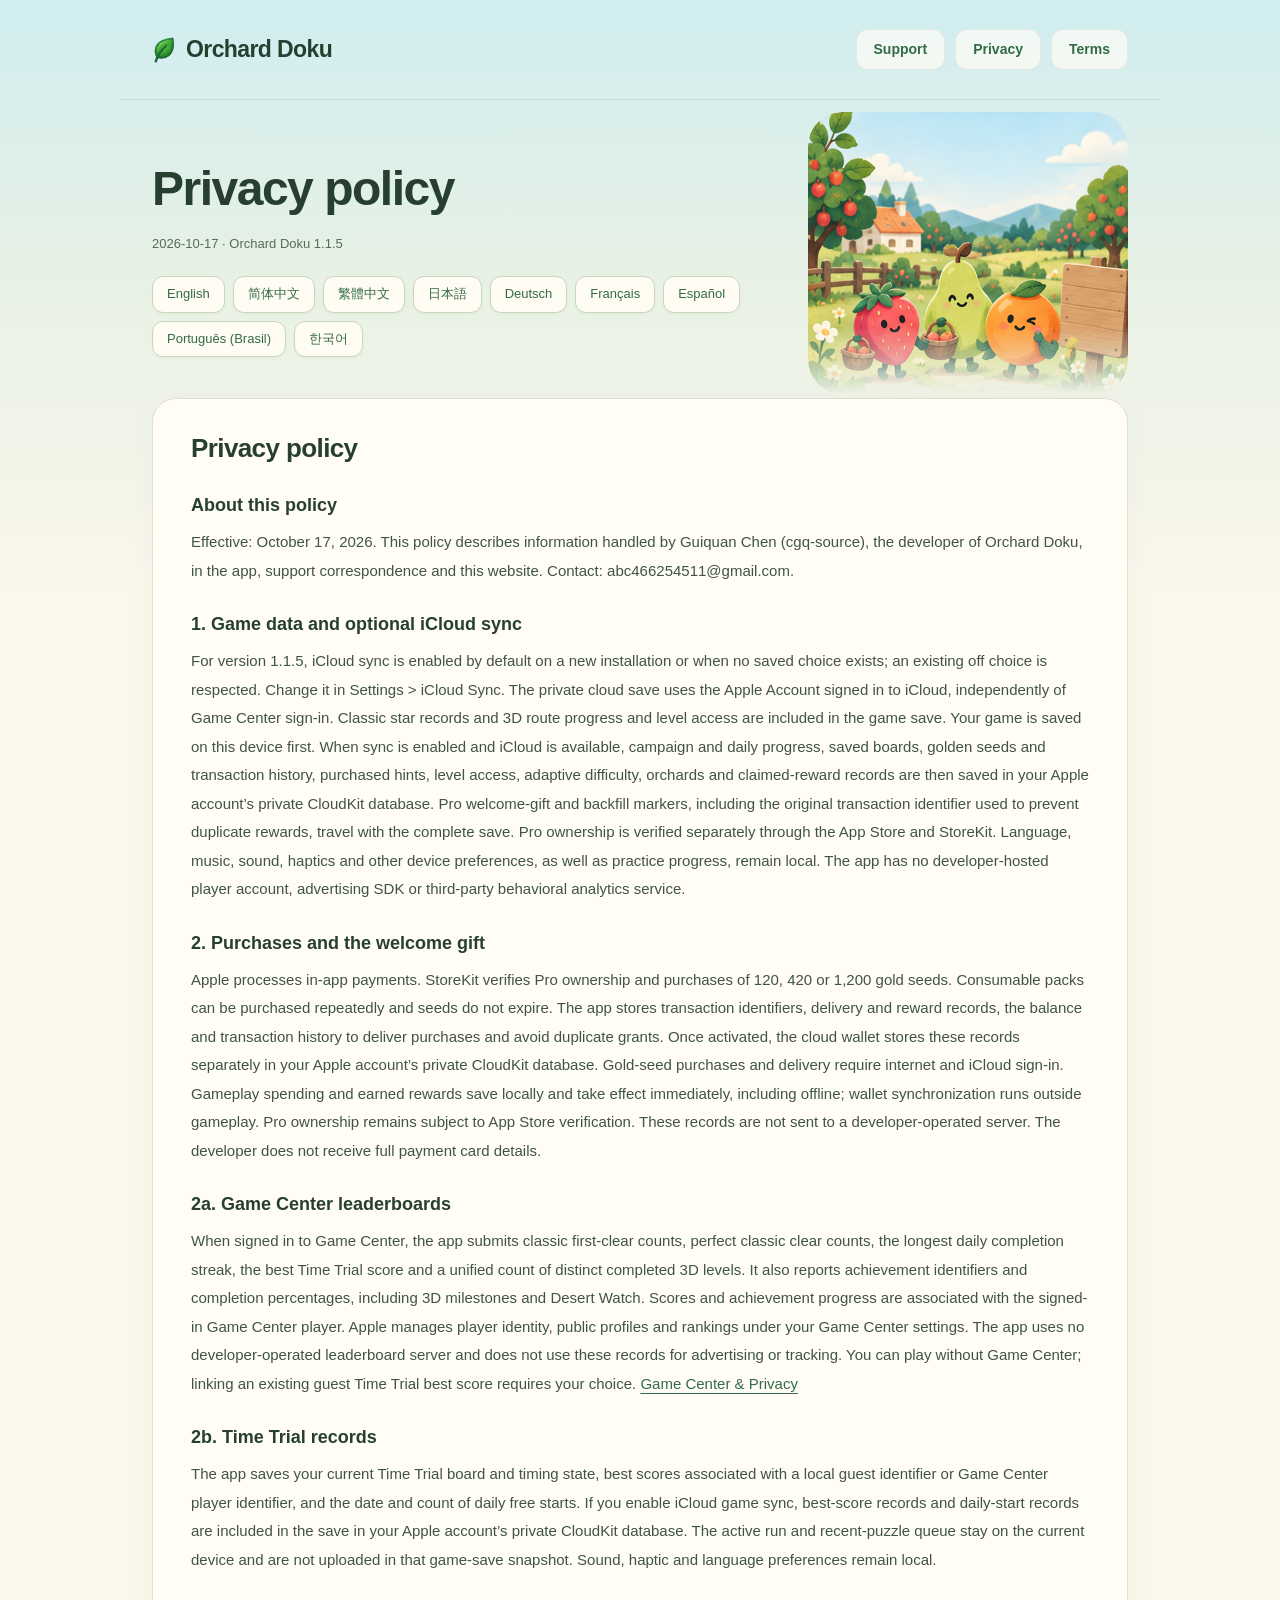
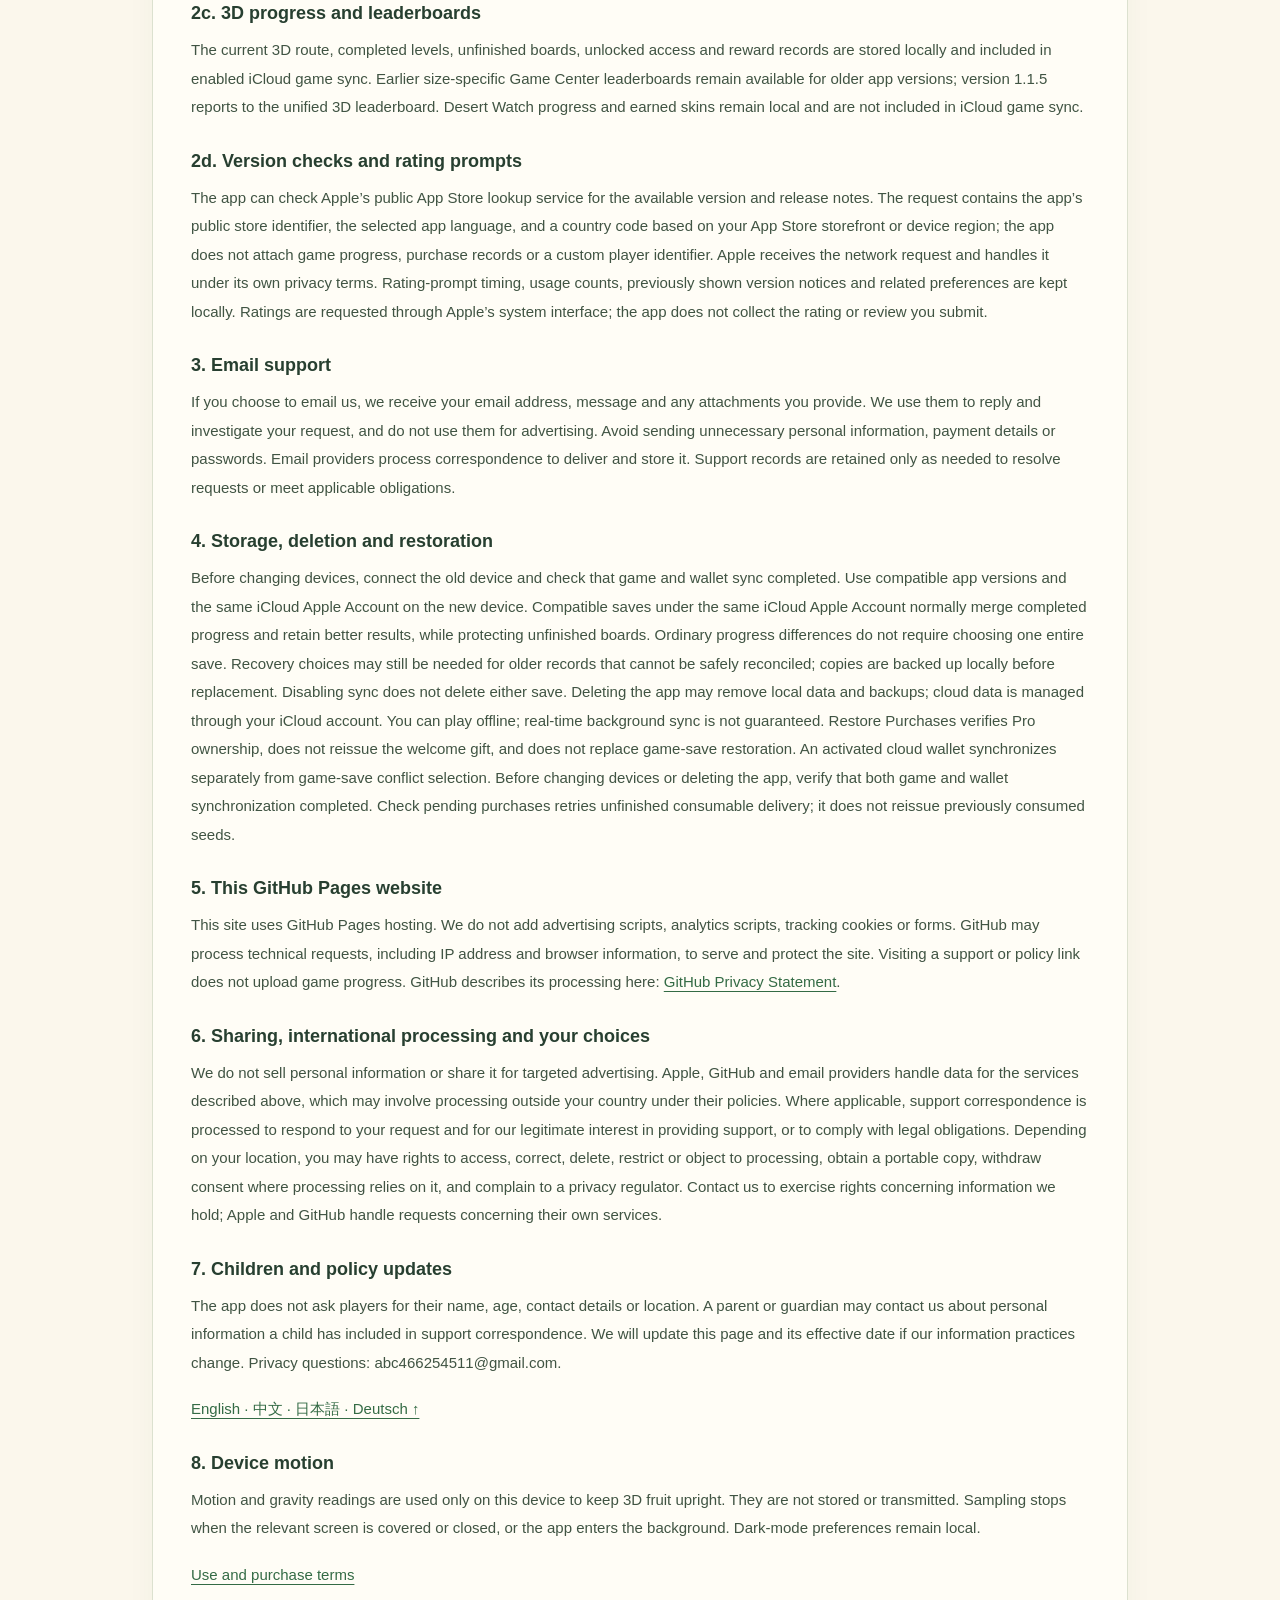
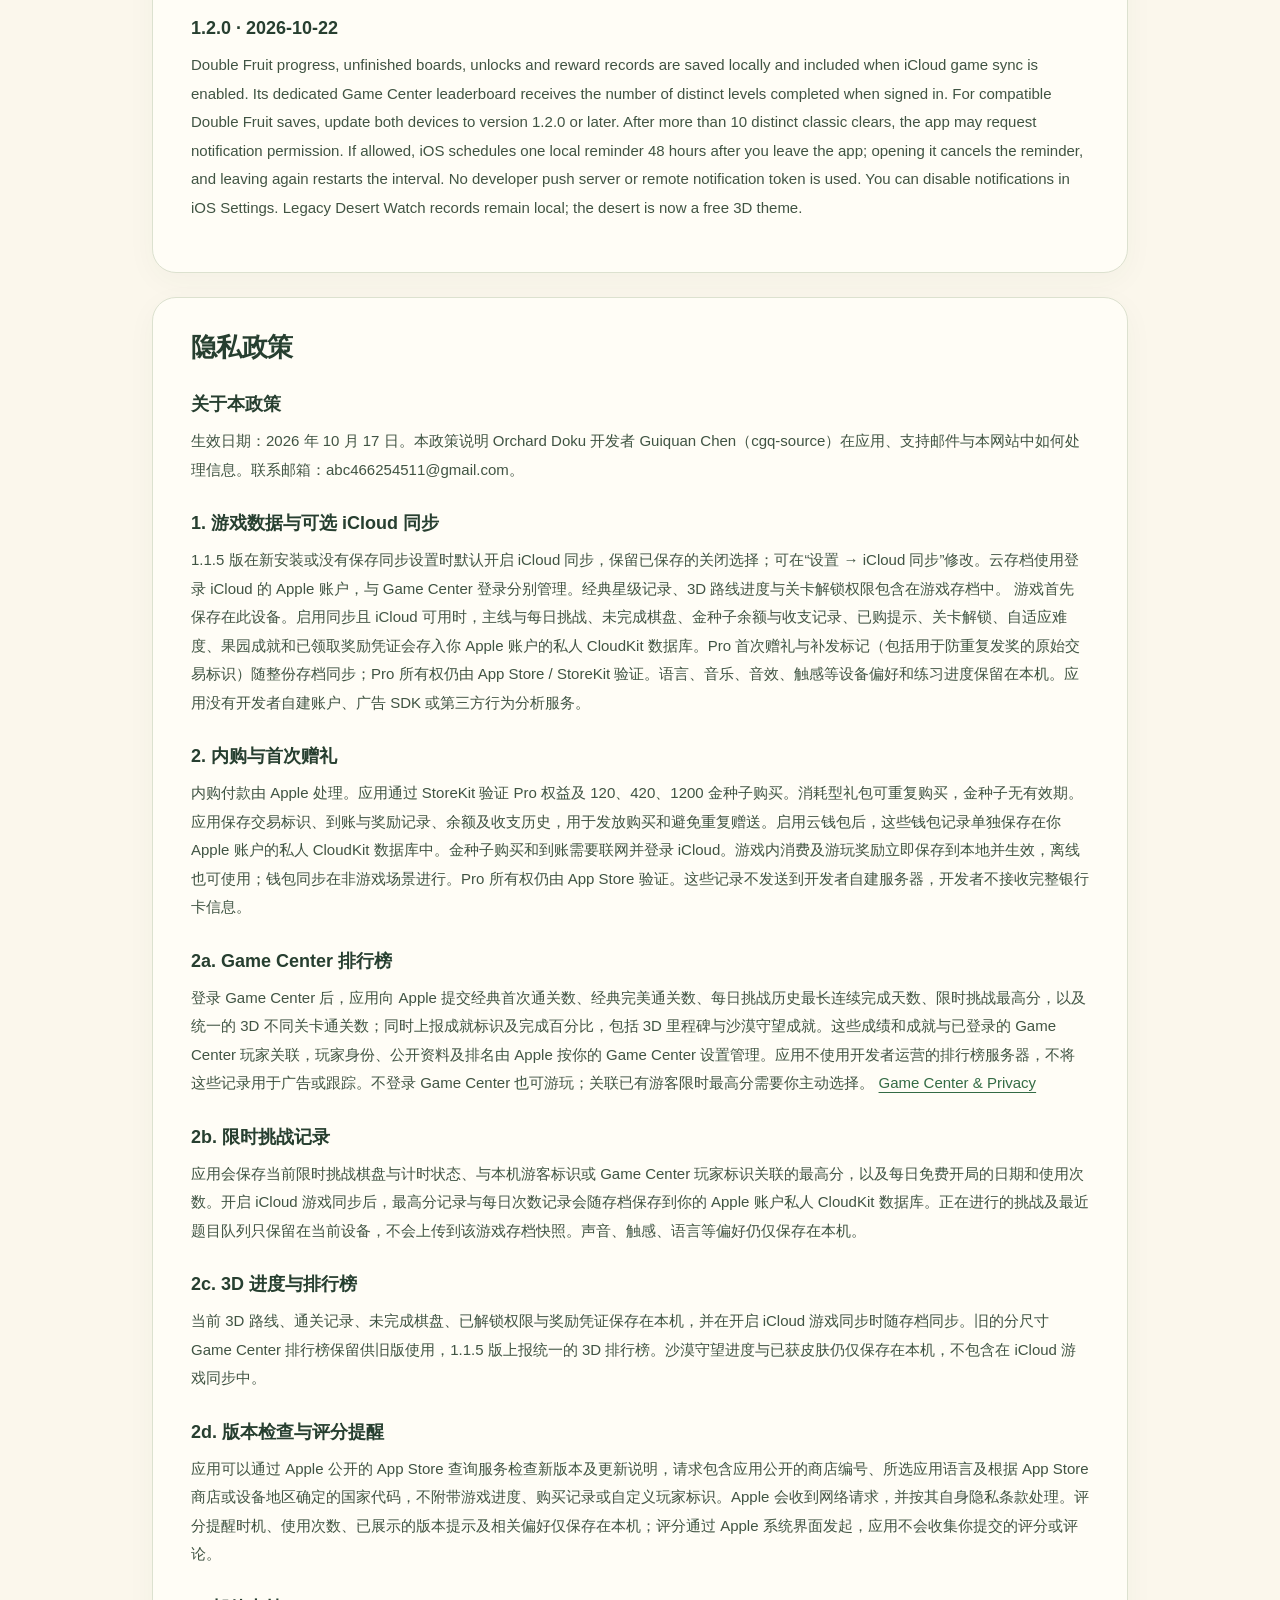
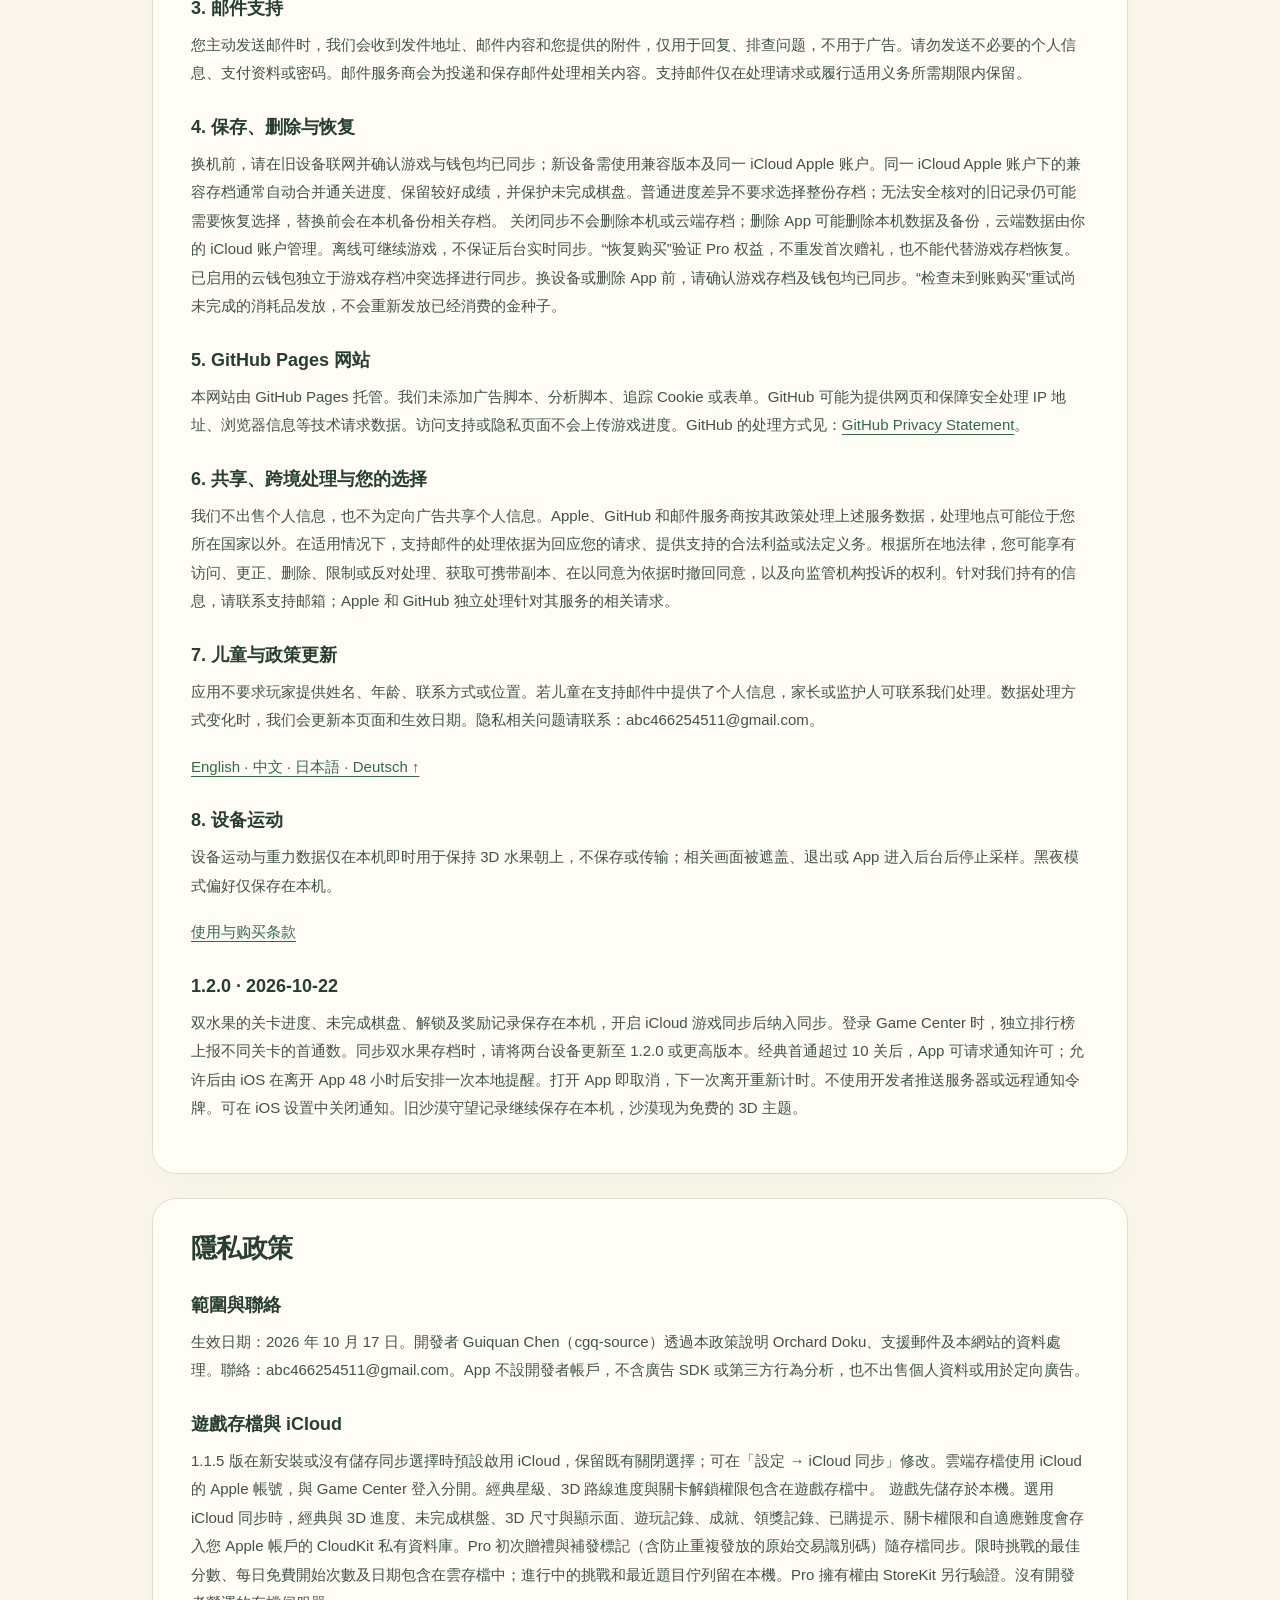
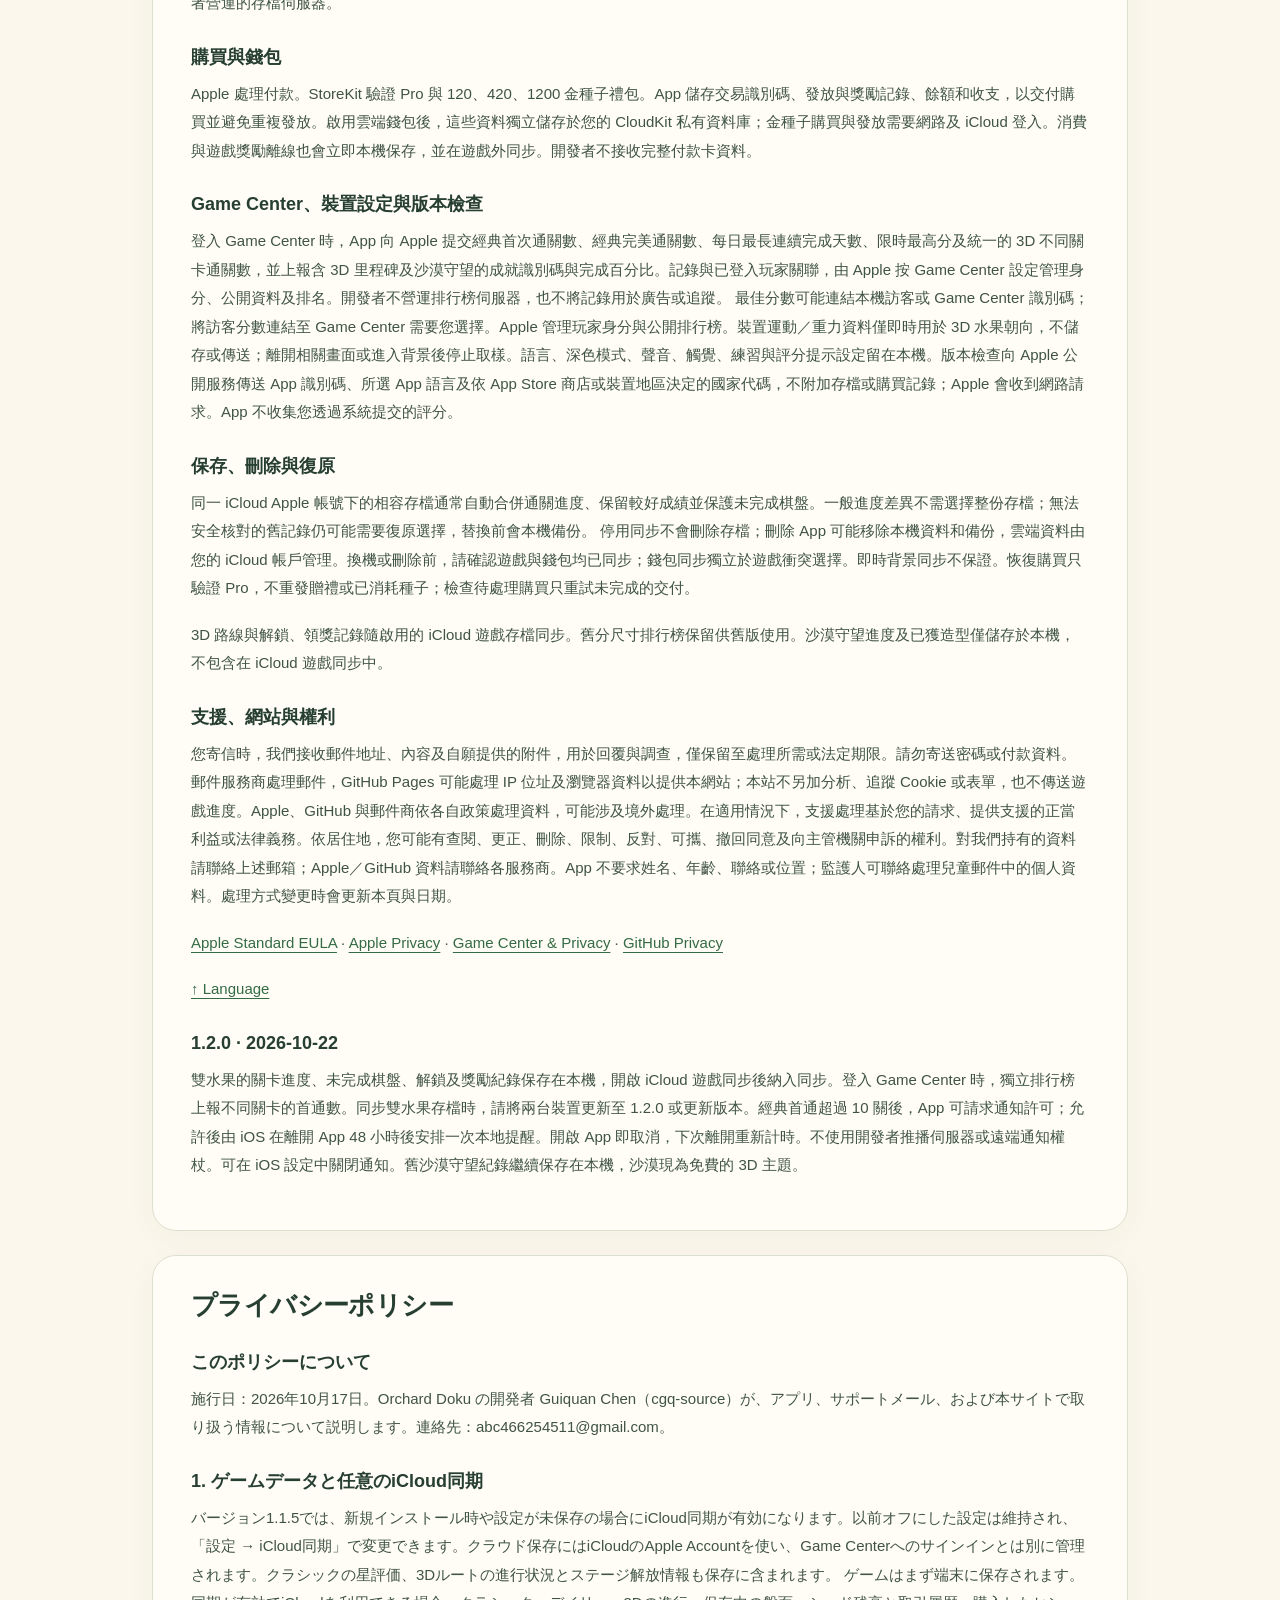
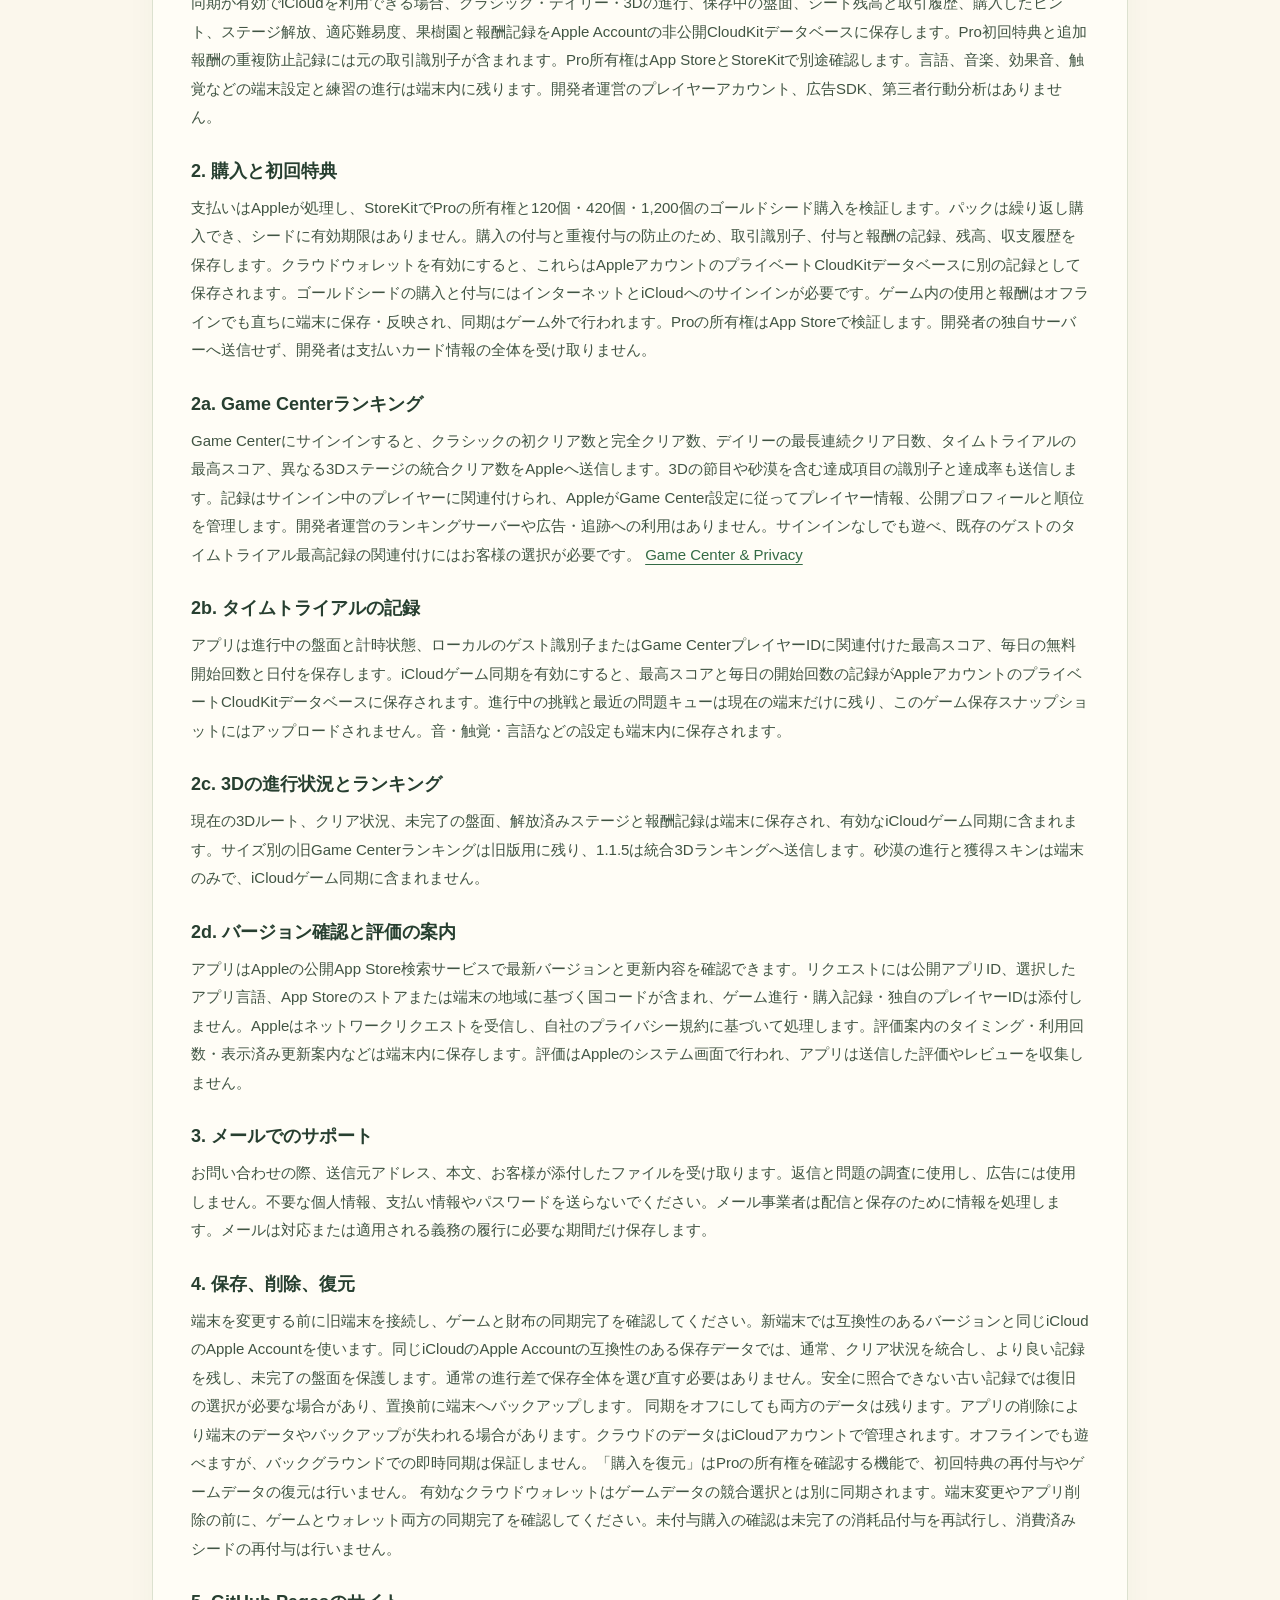
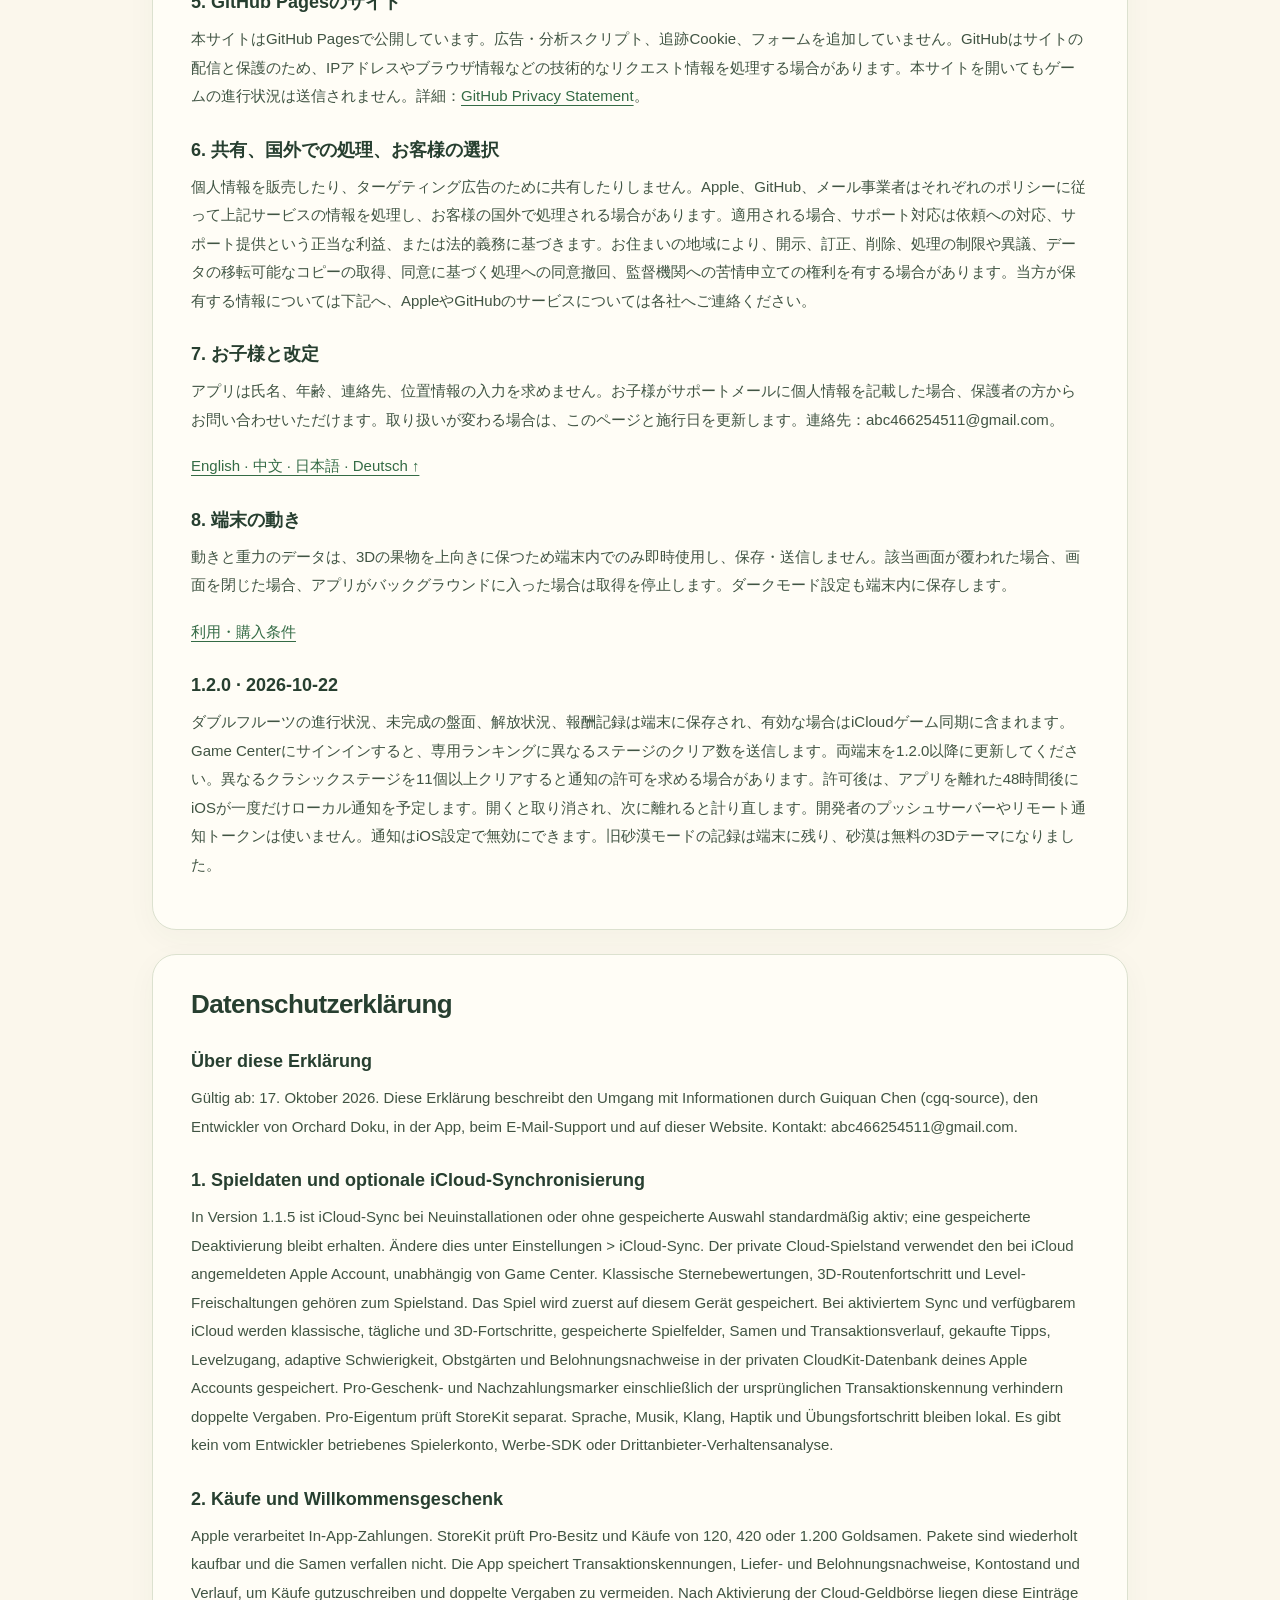
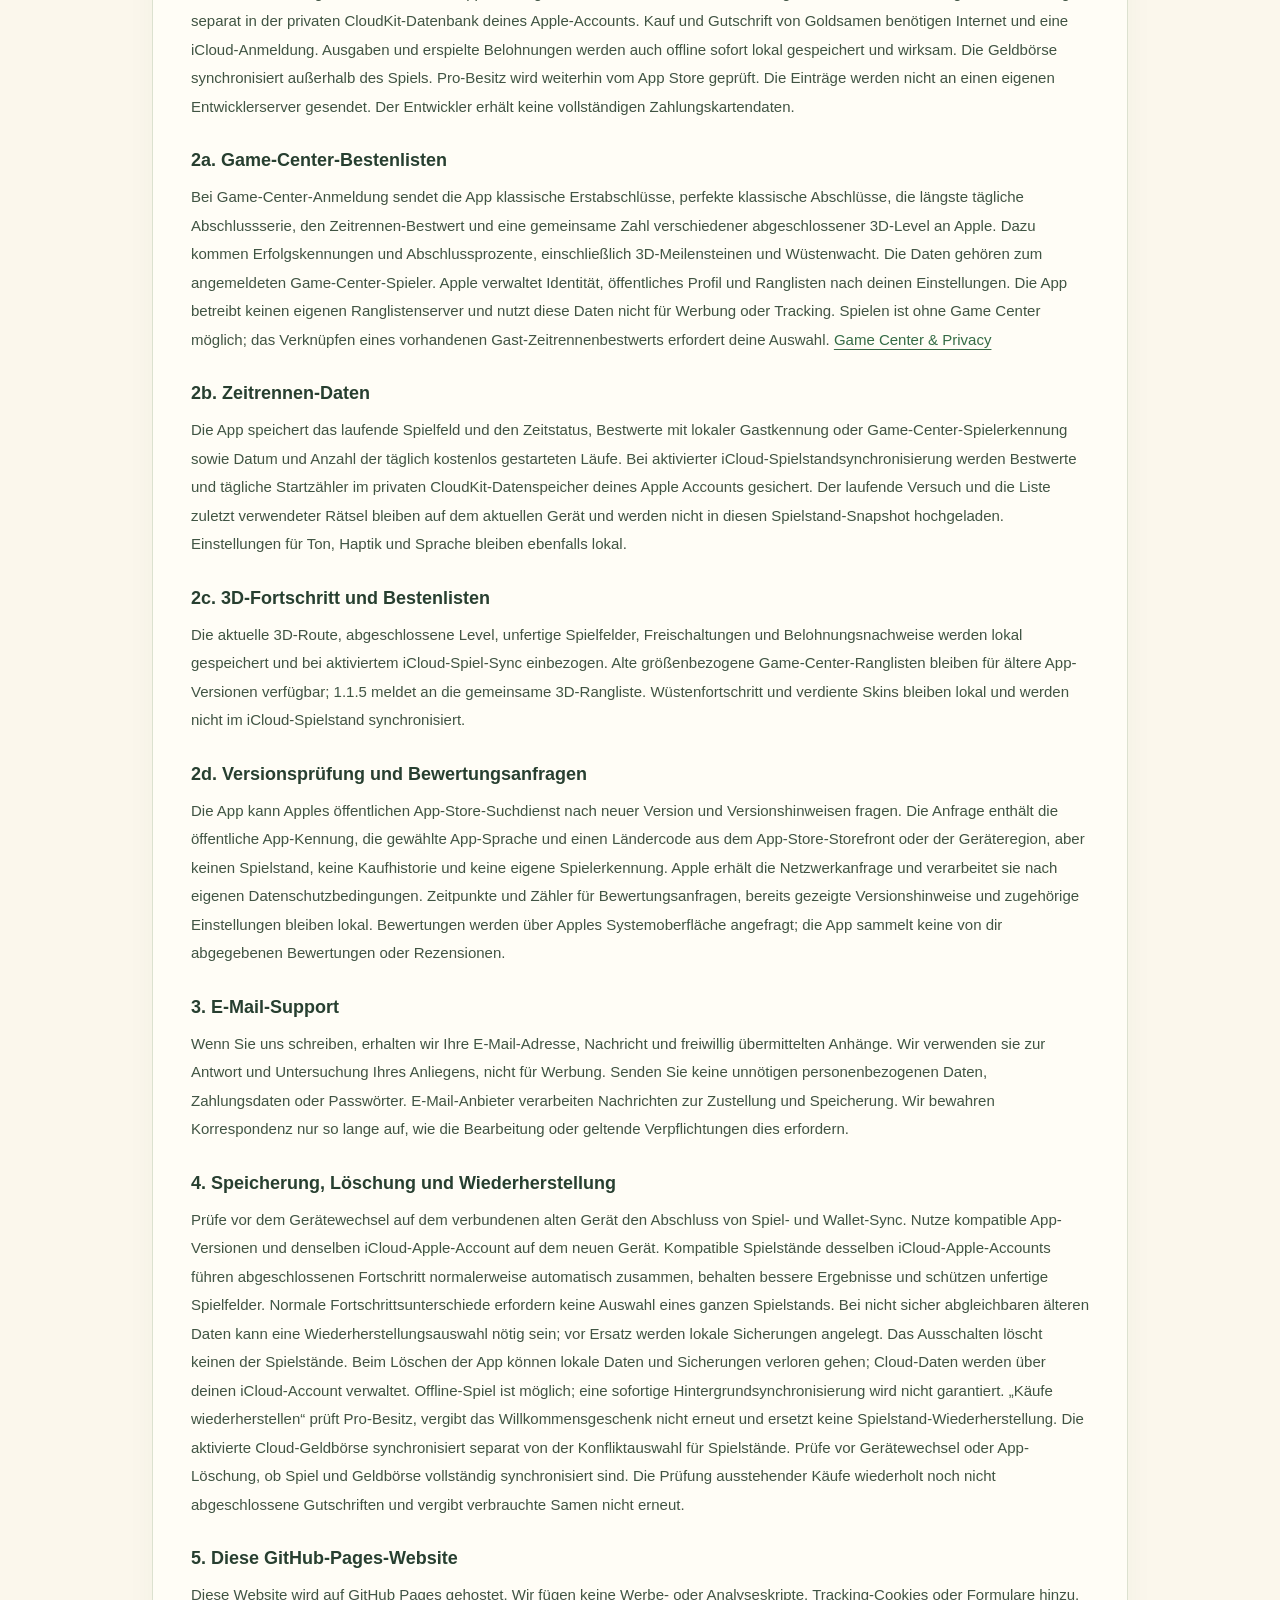
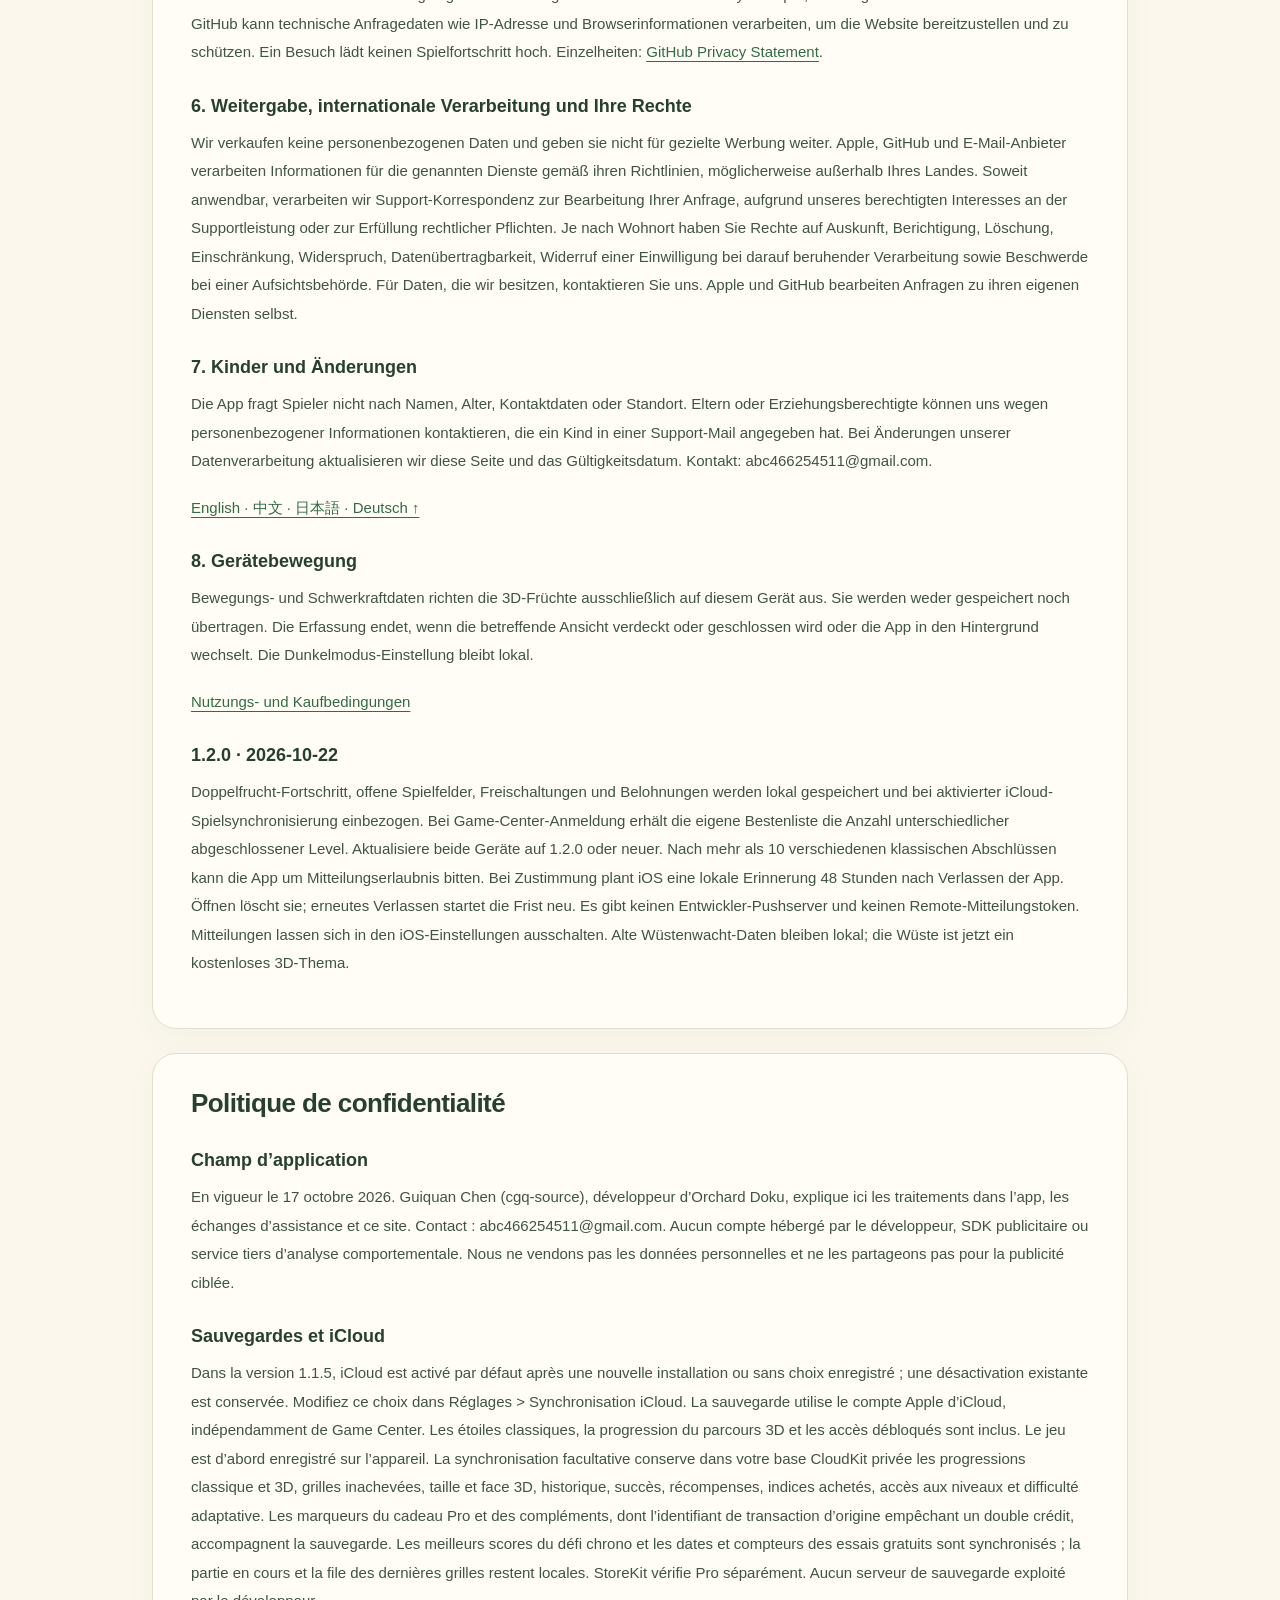
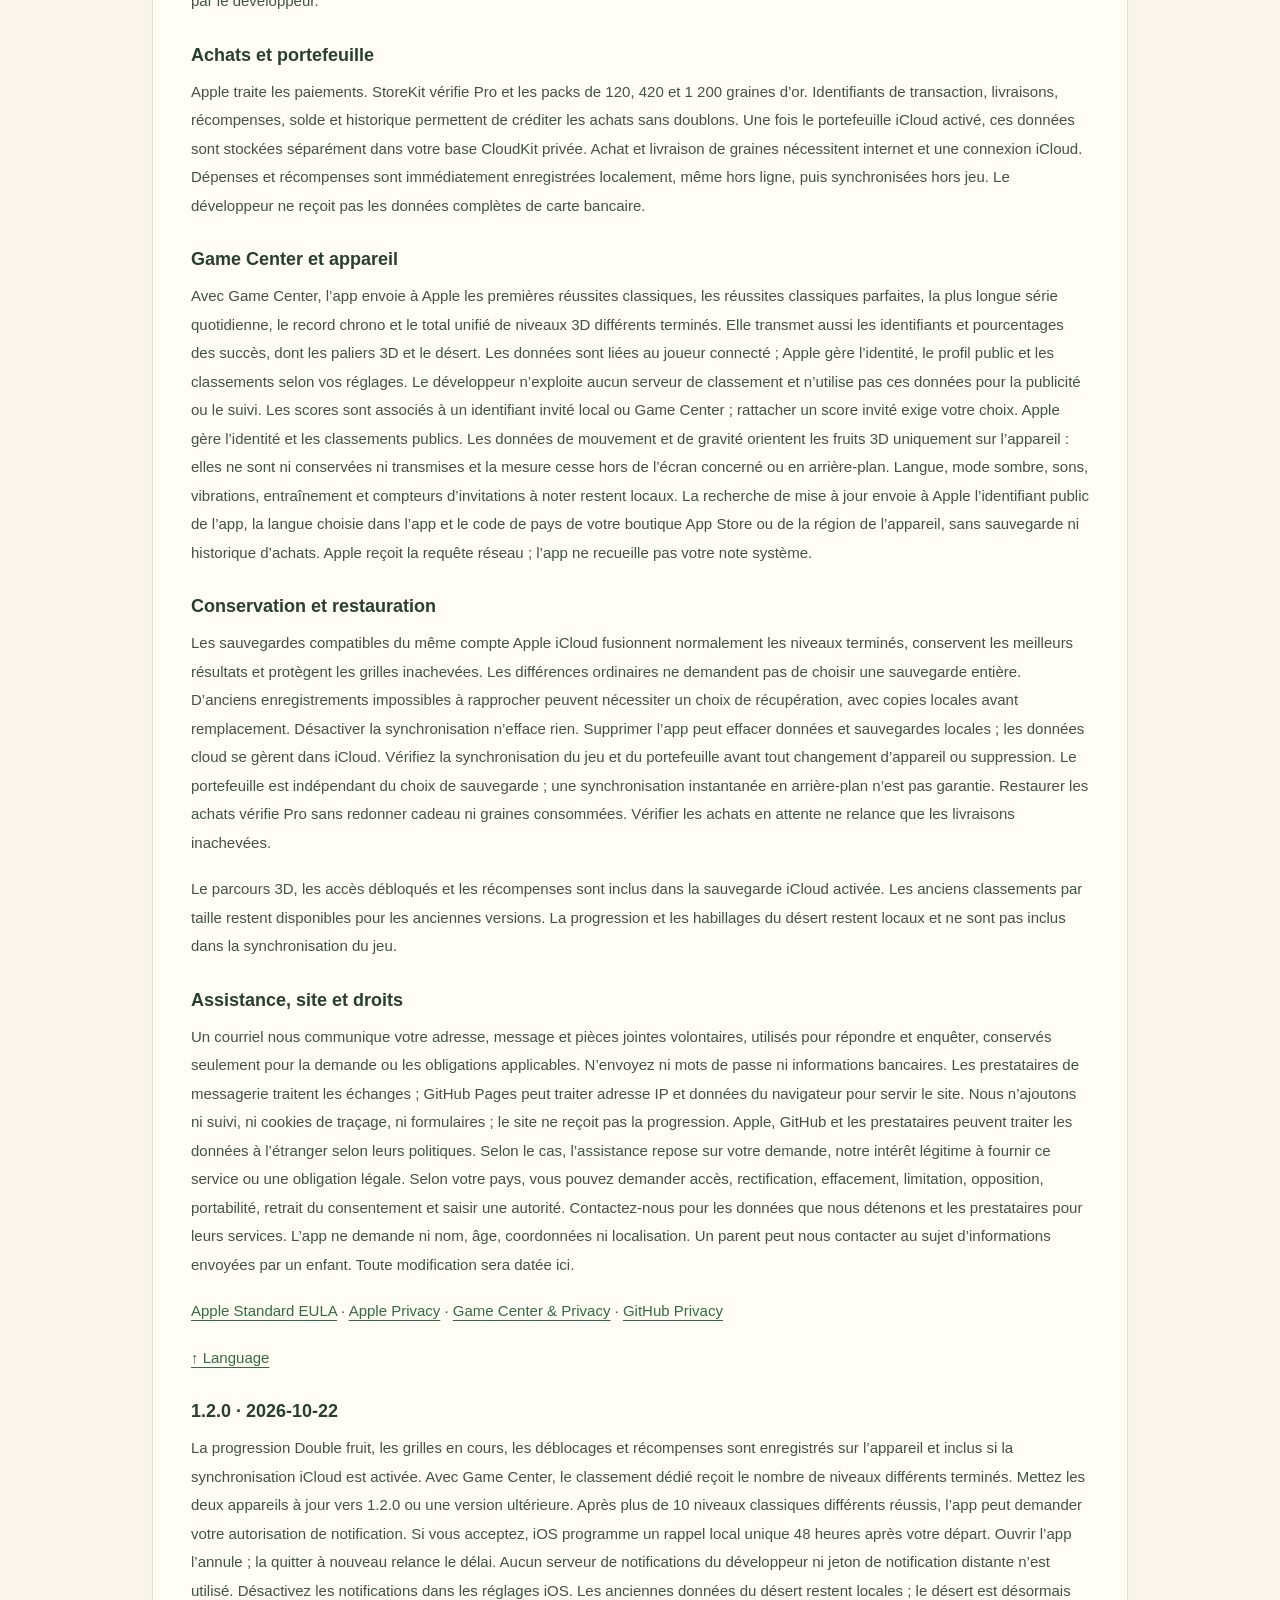
==== commit 0229f1dc: "Document OrchardDoku 1.2.0 Double Fruit and local reminders" ====
--- a/privacy.html
+++ b/privacy.html
@@ -11,7 +11,7 @@
 <h3>5. This GitHub Pages website</h3><p>This site uses GitHub Pages hosting. We do not add advertising scripts, analytics scripts, tracking cookies or forms. GitHub may process technical requests, including IP address and browser information, to serve and protect the site. Visiting a support or policy link does not upload game progress. GitHub describes its processing here: <a href="https://docs.github.com/en/site-policy/privacy-policies/github-general-privacy-statement">GitHub Privacy Statement</a>.</p>
 <h3>6. Sharing, international processing and your choices</h3><p>We do not sell personal information or share it for targeted advertising. Apple, GitHub and email providers handle data for the services described above, which may involve processing outside your country under their policies. Where applicable, support correspondence is processed to respond to your request and for our legitimate interest in providing support, or to comply with legal obligations. Depending on your location, you may have rights to access, correct, delete, restrict or object to processing, obtain a portable copy, withdraw consent where processing relies on it, and complain to a privacy regulator. Contact us to exercise rights concerning information we hold; Apple and GitHub handle requests concerning their own services.</p>
 <h3>7. Children and policy updates</h3><p>The app does not ask players for their name, age, contact details or location. A parent or guardian may contact us about personal information a child has included in support correspondence. We will update this page and its effective date if our information practices change. Privacy questions: abc466254511@gmail.com.</p>
-<p><a href="#languages">English · 中文 · 日本語 · Deutsch ↑</a></p><h3>8. Device motion</h3><p>Motion and gravity readings are used only on this device to keep 3D fruit upright. They are not stored or transmitted. Sampling stops when the relevant screen is covered or closed, or the app enters the background. Dark-mode preferences remain local.</p><p><a href="terms.html#english">Use and purchase terms</a></p></section><section id="chinese" lang="zh-Hans"><h2>隐私政策</h2><h3>关于本政策</h3><p>生效日期：2026 年 10 月 17 日。本政策说明 Orchard Doku 开发者 Guiquan Chen（cgq-source）在应用、支持邮件与本网站中如何处理信息。联系邮箱：abc466254511@gmail.com。</p>
+<p><a href="#languages">English · 中文 · 日本語 · Deutsch ↑</a></p><h3>8. Device motion</h3><p>Motion and gravity readings are used only on this device to keep 3D fruit upright. They are not stored or transmitted. Sampling stops when the relevant screen is covered or closed, or the app enters the background. Dark-mode preferences remain local.</p><p><a href="terms.html#english">Use and purchase terms</a></p><h3>1.2.0 · 2026-10-22</h3><p>Double Fruit progress, unfinished boards, unlocks and reward records are saved locally and included when iCloud game sync is enabled. Its dedicated Game Center leaderboard receives the number of distinct levels completed when signed in. For compatible Double Fruit saves, update both devices to version 1.2.0 or later. After more than 10 distinct classic clears, the app may request notification permission. If allowed, iOS schedules one local reminder 48 hours after you leave the app; opening it cancels the reminder, and leaving again restarts the interval. No developer push server or remote notification token is used. You can disable notifications in iOS Settings. Legacy Desert Watch records remain local; the desert is now a free 3D theme.</p></section><section id="chinese" lang="zh-Hans"><h2>隐私政策</h2><h3>关于本政策</h3><p>生效日期：2026 年 10 月 17 日。本政策说明 Orchard Doku 开发者 Guiquan Chen（cgq-source）在应用、支持邮件与本网站中如何处理信息。联系邮箱：abc466254511@gmail.com。</p>
 <h3>1. 游戏数据与可选 iCloud 同步</h3><p>1.1.5 版在新安装或没有保存同步设置时默认开启 iCloud 同步，保留已保存的关闭选择；可在“设置 → iCloud 同步”修改。云存档使用登录 iCloud 的 Apple 账户，与 Game Center 登录分别管理。经典星级记录、3D 路线进度与关卡解锁权限包含在游戏存档中。 游戏首先保存在此设备。启用同步且 iCloud 可用时，主线与每日挑战、未完成棋盘、金种子余额与收支记录、已购提示、关卡解锁、自适应难度、果园成就和已领取奖励凭证会存入你 Apple 账户的私人 CloudKit 数据库。Pro 首次赠礼与补发标记（包括用于防重复发奖的原始交易标识）随整份存档同步；Pro 所有权仍由 App Store / StoreKit 验证。语言、音乐、音效、触感等设备偏好和练习进度保留在本机。应用没有开发者自建账户、广告 SDK 或第三方行为分析服务。</p>
 <h3>2. 内购与首次赠礼</h3><p>内购付款由 Apple 处理。应用通过 StoreKit 验证 Pro 权益及 120、420、1200 金种子购买。消耗型礼包可重复购买，金种子无有效期。应用保存交易标识、到账与奖励记录、余额及收支历史，用于发放购买和避免重复赠送。启用云钱包后，这些钱包记录单独保存在你 Apple 账户的私人 CloudKit 数据库中。金种子购买和到账需要联网并登录 iCloud。游戏内消费及游玩奖励立即保存到本地并生效，离线也可使用；钱包同步在非游戏场景进行。Pro 所有权仍由 App Store 验证。这些记录不发送到开发者自建服务器，开发者不接收完整银行卡信息。</p>
 <h3>2a. Game Center 排行榜</h3><p>登录 Game Center 后，应用向 Apple 提交经典首次通关数、经典完美通关数、每日挑战历史最长连续完成天数、限时挑战最高分，以及统一的 3D 不同关卡通关数；同时上报成就标识及完成百分比，包括 3D 里程碑与沙漠守望成就。这些成绩和成就与已登录的 Game Center 玩家关联，玩家身份、公开资料及排名由 Apple 按你的 Game Center 设置管理。应用不使用开发者运营的排行榜服务器，不将这些记录用于广告或跟踪。不登录 Game Center 也可游玩；关联已有游客限时最高分需要你主动选择。 <a href="https://www.apple.com/legal/privacy/data/en/game-center/">Game Center &amp; Privacy</a></p>
@@ -23,7 +23,7 @@
 <h3>5. GitHub Pages 网站</h3><p>本网站由 GitHub Pages 托管。我们未添加广告脚本、分析脚本、追踪 Cookie 或表单。GitHub 可能为提供网页和保障安全处理 IP 地址、浏览器信息等技术请求数据。访问支持或隐私页面不会上传游戏进度。GitHub 的处理方式见：<a href="https://docs.github.com/en/site-policy/privacy-policies/github-general-privacy-statement">GitHub Privacy Statement</a>。</p>
 <h3>6. 共享、跨境处理与您的选择</h3><p>我们不出售个人信息，也不为定向广告共享个人信息。Apple、GitHub 和邮件服务商按其政策处理上述服务数据，处理地点可能位于您所在国家以外。在适用情况下，支持邮件的处理依据为回应您的请求、提供支持的合法利益或法定义务。根据所在地法律，您可能享有访问、更正、删除、限制或反对处理、获取可携带副本、在以同意为依据时撤回同意，以及向监管机构投诉的权利。针对我们持有的信息，请联系支持邮箱；Apple 和 GitHub 独立处理针对其服务的相关请求。</p>
 <h3>7. 儿童与政策更新</h3><p>应用不要求玩家提供姓名、年龄、联系方式或位置。若儿童在支持邮件中提供了个人信息，家长或监护人可联系我们处理。数据处理方式变化时，我们会更新本页面和生效日期。隐私相关问题请联系：abc466254511@gmail.com。</p>
-<p><a href="#languages">English · 中文 · 日本語 · Deutsch ↑</a></p><h3>8. 设备运动</h3><p>设备运动与重力数据仅在本机即时用于保持 3D 水果朝上，不保存或传输；相关画面被遮盖、退出或 App 进入后台后停止采样。黑夜模式偏好仅保存在本机。</p><p><a href="terms.html#chinese">使用与购买条款</a></p></section><section id="traditional" lang="zh-Hant"><h2>隱私政策</h2><h3>範圍與聯絡</h3><p>生效日期：2026 年 10 月 17 日。開發者 Guiquan Chen（cgq-source）透過本政策說明 Orchard Doku、支援郵件及本網站的資料處理。聯絡：abc466254511@gmail.com。App 不設開發者帳戶，不含廣告 SDK 或第三方行為分析，也不出售個人資料或用於定向廣告。</p><h3>遊戲存檔與 iCloud</h3><p>1.1.5 版在新安裝或沒有儲存同步選擇時預設啟用 iCloud，保留既有關閉選擇；可在「設定 → iCloud 同步」修改。雲端存檔使用 iCloud 的 Apple 帳號，與 Game Center 登入分開。經典星級、3D 路線進度與關卡解鎖權限包含在遊戲存檔中。 遊戲先儲存於本機。選用 iCloud 同步時，經典與 3D 進度、未完成棋盤、3D 尺寸與顯示面、遊玩記錄、成就、領獎記錄、已購提示、關卡權限和自適應難度會存入您 Apple 帳戶的 CloudKit 私有資料庫。Pro 初次贈禮與補發標記（含防止重複發放的原始交易識別碼）隨存檔同步。限時挑戰的最佳分數、每日免費開始次數及日期包含在雲存檔中；進行中的挑戰和最近題目佇列留在本機。Pro 擁有權由 StoreKit 另行驗證。沒有開發者營運的存檔伺服器。</p><h3>購買與錢包</h3><p>Apple 處理付款。StoreKit 驗證 Pro 與 120、420、1200 金種子禮包。App 儲存交易識別碼、發放與獎勵記錄、餘額和收支，以交付購買並避免重複發放。啟用雲端錢包後，這些資料獨立儲存於您的 CloudKit 私有資料庫；金種子購買與發放需要網路及 iCloud 登入。消費與遊戲獎勵離線也會立即本機保存，並在遊戲外同步。開發者不接收完整付款卡資料。</p><h3>Game Center、裝置設定與版本檢查</h3><p>登入 Game Center 時，App 向 Apple 提交經典首次通關數、經典完美通關數、每日最長連續完成天數、限時最高分及統一的 3D 不同關卡通關數，並上報含 3D 里程碑及沙漠守望的成就識別碼與完成百分比。記錄與已登入玩家關聯，由 Apple 按 Game Center 設定管理身分、公開資料及排名。開發者不營運排行榜伺服器，也不將記錄用於廣告或追蹤。 最佳分數可能連結本機訪客或 Game Center 識別碼；將訪客分數連結至 Game Center 需要您選擇。Apple 管理玩家身分與公開排行榜。裝置運動／重力資料僅即時用於 3D 水果朝向，不儲存或傳送；離開相關畫面或進入背景後停止取樣。語言、深色模式、聲音、觸覺、練習與評分提示設定留在本機。版本檢查向 Apple 公開服務傳送 App 識別碼、所選 App 語言及依 App Store 商店或裝置地區決定的國家代碼，不附加存檔或購買記錄；Apple 會收到網路請求。App 不收集您透過系統提交的評分。</p><h3>保存、刪除與復原</h3><p>同一 iCloud Apple 帳號下的相容存檔通常自動合併通關進度、保留較好成績並保護未完成棋盤。一般進度差異不需選擇整份存檔；無法安全核對的舊記錄仍可能需要復原選擇，替換前會本機備份。 停用同步不會刪除存檔；刪除 App 可能移除本機資料和備份，雲端資料由您的 iCloud 帳戶管理。換機或刪除前，請確認遊戲與錢包均已同步；錢包同步獨立於遊戲衝突選擇。即時背景同步不保證。恢復購買只驗證 Pro，不重發贈禮或已消耗種子；檢查待處理購買只重試未完成的交付。</p><p>3D 路線與解鎖、領獎記錄隨啟用的 iCloud 遊戲存檔同步。舊分尺寸排行榜保留供舊版使用。沙漠守望進度及已獲造型僅儲存於本機，不包含在 iCloud 遊戲同步中。</p><h3>支援、網站與權利</h3><p>您寄信時，我們接收郵件地址、內容及自願提供的附件，用於回覆與調查，僅保留至處理所需或法定期限。請勿寄送密碼或付款資料。郵件服務商處理郵件，GitHub Pages 可能處理 IP 位址及瀏覽器資料以提供本網站；本站不另加分析、追蹤 Cookie 或表單，也不傳送遊戲進度。Apple、GitHub 與郵件商依各自政策處理資料，可能涉及境外處理。在適用情況下，支援處理基於您的請求、提供支援的正當利益或法律義務。依居住地，您可能有查閱、更正、刪除、限制、反對、可攜、撤回同意及向主管機關申訴的權利。對我們持有的資料請聯絡上述郵箱；Apple／GitHub 資料請聯絡各服務商。App 不要求姓名、年齡、聯絡或位置；監護人可聯絡處理兒童郵件中的個人資料。處理方式變更時會更新本頁與日期。</p><p><a href="https://www.apple.com/legal/internet-services/itunes/dev/stdeula/">Apple Standard EULA</a> · <a href="https://www.apple.com/legal/privacy/">Apple Privacy</a> · <a href="https://www.apple.com/legal/privacy/data/en/game-center/">Game Center &amp; Privacy</a> · <a href="https://docs.github.com/en/site-policy/privacy-policies/github-general-privacy-statement">GitHub Privacy</a></p><p><a href="#languages">↑ Language</a></p></section><section id="japanese" lang="ja"><h2>プライバシーポリシー</h2><h3>このポリシーについて</h3><p>施行日：2026年10月17日。Orchard Doku の開発者 Guiquan Chen（cgq-source）が、アプリ、サポートメール、および本サイトで取り扱う情報について説明します。連絡先：abc466254511@gmail.com。</p>
+<p><a href="#languages">English · 中文 · 日本語 · Deutsch ↑</a></p><h3>8. 设备运动</h3><p>设备运动与重力数据仅在本机即时用于保持 3D 水果朝上，不保存或传输；相关画面被遮盖、退出或 App 进入后台后停止采样。黑夜模式偏好仅保存在本机。</p><p><a href="terms.html#chinese">使用与购买条款</a></p><h3>1.2.0 · 2026-10-22</h3><p>双水果的关卡进度、未完成棋盘、解锁及奖励记录保存在本机，开启 iCloud 游戏同步后纳入同步。登录 Game Center 时，独立排行榜上报不同关卡的首通数。同步双水果存档时，请将两台设备更新至 1.2.0 或更高版本。经典首通超过 10 关后，App 可请求通知许可；允许后由 iOS 在离开 App 48 小时后安排一次本地提醒。打开 App 即取消，下一次离开重新计时。不使用开发者推送服务器或远程通知令牌。可在 iOS 设置中关闭通知。旧沙漠守望记录继续保存在本机，沙漠现为免费的 3D 主题。</p></section><section id="traditional" lang="zh-Hant"><h2>隱私政策</h2><h3>範圍與聯絡</h3><p>生效日期：2026 年 10 月 17 日。開發者 Guiquan Chen（cgq-source）透過本政策說明 Orchard Doku、支援郵件及本網站的資料處理。聯絡：abc466254511@gmail.com。App 不設開發者帳戶，不含廣告 SDK 或第三方行為分析，也不出售個人資料或用於定向廣告。</p><h3>遊戲存檔與 iCloud</h3><p>1.1.5 版在新安裝或沒有儲存同步選擇時預設啟用 iCloud，保留既有關閉選擇；可在「設定 → iCloud 同步」修改。雲端存檔使用 iCloud 的 Apple 帳號，與 Game Center 登入分開。經典星級、3D 路線進度與關卡解鎖權限包含在遊戲存檔中。 遊戲先儲存於本機。選用 iCloud 同步時，經典與 3D 進度、未完成棋盤、3D 尺寸與顯示面、遊玩記錄、成就、領獎記錄、已購提示、關卡權限和自適應難度會存入您 Apple 帳戶的 CloudKit 私有資料庫。Pro 初次贈禮與補發標記（含防止重複發放的原始交易識別碼）隨存檔同步。限時挑戰的最佳分數、每日免費開始次數及日期包含在雲存檔中；進行中的挑戰和最近題目佇列留在本機。Pro 擁有權由 StoreKit 另行驗證。沒有開發者營運的存檔伺服器。</p><h3>購買與錢包</h3><p>Apple 處理付款。StoreKit 驗證 Pro 與 120、420、1200 金種子禮包。App 儲存交易識別碼、發放與獎勵記錄、餘額和收支，以交付購買並避免重複發放。啟用雲端錢包後，這些資料獨立儲存於您的 CloudKit 私有資料庫；金種子購買與發放需要網路及 iCloud 登入。消費與遊戲獎勵離線也會立即本機保存，並在遊戲外同步。開發者不接收完整付款卡資料。</p><h3>Game Center、裝置設定與版本檢查</h3><p>登入 Game Center 時，App 向 Apple 提交經典首次通關數、經典完美通關數、每日最長連續完成天數、限時最高分及統一的 3D 不同關卡通關數，並上報含 3D 里程碑及沙漠守望的成就識別碼與完成百分比。記錄與已登入玩家關聯，由 Apple 按 Game Center 設定管理身分、公開資料及排名。開發者不營運排行榜伺服器，也不將記錄用於廣告或追蹤。 最佳分數可能連結本機訪客或 Game Center 識別碼；將訪客分數連結至 Game Center 需要您選擇。Apple 管理玩家身分與公開排行榜。裝置運動／重力資料僅即時用於 3D 水果朝向，不儲存或傳送；離開相關畫面或進入背景後停止取樣。語言、深色模式、聲音、觸覺、練習與評分提示設定留在本機。版本檢查向 Apple 公開服務傳送 App 識別碼、所選 App 語言及依 App Store 商店或裝置地區決定的國家代碼，不附加存檔或購買記錄；Apple 會收到網路請求。App 不收集您透過系統提交的評分。</p><h3>保存、刪除與復原</h3><p>同一 iCloud Apple 帳號下的相容存檔通常自動合併通關進度、保留較好成績並保護未完成棋盤。一般進度差異不需選擇整份存檔；無法安全核對的舊記錄仍可能需要復原選擇，替換前會本機備份。 停用同步不會刪除存檔；刪除 App 可能移除本機資料和備份，雲端資料由您的 iCloud 帳戶管理。換機或刪除前，請確認遊戲與錢包均已同步；錢包同步獨立於遊戲衝突選擇。即時背景同步不保證。恢復購買只驗證 Pro，不重發贈禮或已消耗種子；檢查待處理購買只重試未完成的交付。</p><p>3D 路線與解鎖、領獎記錄隨啟用的 iCloud 遊戲存檔同步。舊分尺寸排行榜保留供舊版使用。沙漠守望進度及已獲造型僅儲存於本機，不包含在 iCloud 遊戲同步中。</p><h3>支援、網站與權利</h3><p>您寄信時，我們接收郵件地址、內容及自願提供的附件，用於回覆與調查，僅保留至處理所需或法定期限。請勿寄送密碼或付款資料。郵件服務商處理郵件，GitHub Pages 可能處理 IP 位址及瀏覽器資料以提供本網站；本站不另加分析、追蹤 Cookie 或表單，也不傳送遊戲進度。Apple、GitHub 與郵件商依各自政策處理資料，可能涉及境外處理。在適用情況下，支援處理基於您的請求、提供支援的正當利益或法律義務。依居住地，您可能有查閱、更正、刪除、限制、反對、可攜、撤回同意及向主管機關申訴的權利。對我們持有的資料請聯絡上述郵箱；Apple／GitHub 資料請聯絡各服務商。App 不要求姓名、年齡、聯絡或位置；監護人可聯絡處理兒童郵件中的個人資料。處理方式變更時會更新本頁與日期。</p><p><a href="https://www.apple.com/legal/internet-services/itunes/dev/stdeula/">Apple Standard EULA</a> · <a href="https://www.apple.com/legal/privacy/">Apple Privacy</a> · <a href="https://www.apple.com/legal/privacy/data/en/game-center/">Game Center &amp; Privacy</a> · <a href="https://docs.github.com/en/site-policy/privacy-policies/github-general-privacy-statement">GitHub Privacy</a></p><p><a href="#languages">↑ Language</a></p><h3>1.2.0 · 2026-10-22</h3><p>雙水果的關卡進度、未完成棋盤、解鎖及獎勵紀錄保存在本機，開啟 iCloud 遊戲同步後納入同步。登入 Game Center 時，獨立排行榜上報不同關卡的首通數。同步雙水果存檔時，請將兩台裝置更新至 1.2.0 或更新版本。經典首通超過 10 關後，App 可請求通知許可；允許後由 iOS 在離開 App 48 小時後安排一次本地提醒。開啟 App 即取消，下次離開重新計時。不使用開發者推播伺服器或遠端通知權杖。可在 iOS 設定中關閉通知。舊沙漠守望紀錄繼續保存在本機，沙漠現為免費的 3D 主題。</p></section><section id="japanese" lang="ja"><h2>プライバシーポリシー</h2><h3>このポリシーについて</h3><p>施行日：2026年10月17日。Orchard Doku の開発者 Guiquan Chen（cgq-source）が、アプリ、サポートメール、および本サイトで取り扱う情報について説明します。連絡先：abc466254511@gmail.com。</p>
 <h3>1. ゲームデータと任意のiCloud同期</h3><p>バージョン1.1.5では、新規インストール時や設定が未保存の場合にiCloud同期が有効になります。以前オフにした設定は維持され、「設定 → iCloud同期」で変更できます。クラウド保存にはiCloudのApple Accountを使い、Game Centerへのサインインとは別に管理されます。クラシックの星評価、3Dルートの進行状況とステージ解放情報も保存に含まれます。 ゲームはまず端末に保存されます。同期が有効でiCloudを利用できる場合、クラシック・デイリー・3Dの進行、保存中の盤面、シード残高と取引履歴、購入したヒント、ステージ解放、適応難易度、果樹園と報酬記録をApple Accountの非公開CloudKitデータベースに保存します。Pro初回特典と追加報酬の重複防止記録には元の取引識別子が含まれます。Pro所有権はApp StoreとStoreKitで別途確認します。言語、音楽、効果音、触覚などの端末設定と練習の進行は端末内に残ります。開発者運営のプレイヤーアカウント、広告SDK、第三者行動分析はありません。</p>
 <h3>2. 購入と初回特典</h3><p>支払いはAppleが処理し、StoreKitでProの所有権と120個・420個・1,200個のゴールドシード購入を検証します。パックは繰り返し購入でき、シードに有効期限はありません。購入の付与と重複付与の防止のため、取引識別子、付与と報酬の記録、残高、収支履歴を保存します。クラウドウォレットを有効にすると、これらはAppleアカウントのプライベートCloudKitデータベースに別の記録として保存されます。ゴールドシードの購入と付与にはインターネットとiCloudへのサインインが必要です。ゲーム内の使用と報酬はオフラインでも直ちに端末に保存・反映され、同期はゲーム外で行われます。Proの所有権はApp Storeで検証します。開発者の独自サーバーへ送信せず、開発者は支払いカード情報の全体を受け取りません。</p>
 <h3>2a. Game Centerランキング</h3><p>Game Centerにサインインすると、クラシックの初クリア数と完全クリア数、デイリーの最長連続クリア日数、タイムトライアルの最高スコア、異なる3Dステージの統合クリア数をAppleへ送信します。3Dの節目や砂漠を含む達成項目の識別子と達成率も送信します。記録はサインイン中のプレイヤーに関連付けられ、AppleがGame Center設定に従ってプレイヤー情報、公開プロフィールと順位を管理します。開発者運営のランキングサーバーや広告・追跡への利用はありません。サインインなしでも遊べ、既存のゲストのタイムトライアル最高記録の関連付けにはお客様の選択が必要です。 <a href="https://www.apple.com/legal/privacy/data/en/game-center/">Game Center &amp; Privacy</a></p>
@@ -35,7 +35,7 @@
 <h3>5. GitHub Pagesのサイト</h3><p>本サイトはGitHub Pagesで公開しています。広告・分析スクリプト、追跡Cookie、フォームを追加していません。GitHubはサイトの配信と保護のため、IPアドレスやブラウザ情報などの技術的なリクエスト情報を処理する場合があります。本サイトを開いてもゲームの進行状況は送信されません。詳細：<a href="https://docs.github.com/en/site-policy/privacy-policies/github-general-privacy-statement">GitHub Privacy Statement</a>。</p>
 <h3>6. 共有、国外での処理、お客様の選択</h3><p>個人情報を販売したり、ターゲティング広告のために共有したりしません。Apple、GitHub、メール事業者はそれぞれのポリシーに従って上記サービスの情報を処理し、お客様の国外で処理される場合があります。適用される場合、サポート対応は依頼への対応、サポート提供という正当な利益、または法的義務に基づきます。お住まいの地域により、開示、訂正、削除、処理の制限や異議、データの移転可能なコピーの取得、同意に基づく処理への同意撤回、監督機関への苦情申立ての権利を有する場合があります。当方が保有する情報については下記へ、AppleやGitHubのサービスについては各社へご連絡ください。</p>
 <h3>7. お子様と改定</h3><p>アプリは氏名、年齢、連絡先、位置情報の入力を求めません。お子様がサポートメールに個人情報を記載した場合、保護者の方からお問い合わせいただけます。取り扱いが変わる場合は、このページと施行日を更新します。連絡先：abc466254511@gmail.com。</p>
-<p><a href="#languages">English · 中文 · 日本語 · Deutsch ↑</a></p><h3>8. 端末の動き</h3><p>動きと重力のデータは、3Dの果物を上向きに保つため端末内でのみ即時使用し、保存・送信しません。該当画面が覆われた場合、画面を閉じた場合、アプリがバックグラウンドに入った場合は取得を停止します。ダークモード設定も端末内に保存します。</p><p><a href="terms.html#japanese">利用・購入条件</a></p></section><section id="german" lang="de"><h2>Datenschutzerklärung</h2><h3>Über diese Erklärung</h3><p>Gültig ab: 17. Oktober 2026. Diese Erklärung beschreibt den Umgang mit Informationen durch Guiquan Chen (cgq-source), den Entwickler von Orchard Doku, in der App, beim E-Mail-Support und auf dieser Website. Kontakt: abc466254511@gmail.com.</p>
+<p><a href="#languages">English · 中文 · 日本語 · Deutsch ↑</a></p><h3>8. 端末の動き</h3><p>動きと重力のデータは、3Dの果物を上向きに保つため端末内でのみ即時使用し、保存・送信しません。該当画面が覆われた場合、画面を閉じた場合、アプリがバックグラウンドに入った場合は取得を停止します。ダークモード設定も端末内に保存します。</p><p><a href="terms.html#japanese">利用・購入条件</a></p><h3>1.2.0 · 2026-10-22</h3><p>ダブルフルーツの進行状況、未完成の盤面、解放状況、報酬記録は端末に保存され、有効な場合はiCloudゲーム同期に含まれます。Game Centerにサインインすると、専用ランキングに異なるステージのクリア数を送信します。両端末を1.2.0以降に更新してください。異なるクラシックステージを11個以上クリアすると通知の許可を求める場合があります。許可後は、アプリを離れた48時間後にiOSが一度だけローカル通知を予定します。開くと取り消され、次に離れると計り直します。開発者のプッシュサーバーやリモート通知トークンは使いません。通知はiOS設定で無効にできます。旧砂漠モードの記録は端末に残り、砂漠は無料の3Dテーマになりました。</p></section><section id="german" lang="de"><h2>Datenschutzerklärung</h2><h3>Über diese Erklärung</h3><p>Gültig ab: 17. Oktober 2026. Diese Erklärung beschreibt den Umgang mit Informationen durch Guiquan Chen (cgq-source), den Entwickler von Orchard Doku, in der App, beim E-Mail-Support und auf dieser Website. Kontakt: abc466254511@gmail.com.</p>
 <h3>1. Spieldaten und optionale iCloud-Synchronisierung</h3><p>In Version 1.1.5 ist iCloud-Sync bei Neuinstallationen oder ohne gespeicherte Auswahl standardmäßig aktiv; eine gespeicherte Deaktivierung bleibt erhalten. Ändere dies unter Einstellungen &gt; iCloud-Sync. Der private Cloud-Spielstand verwendet den bei iCloud angemeldeten Apple Account, unabhängig von Game Center. Klassische Sternebewertungen, 3D-Routenfortschritt und Level-Freischaltungen gehören zum Spielstand. Das Spiel wird zuerst auf diesem Gerät gespeichert. Bei aktiviertem Sync und verfügbarem iCloud werden klassische, tägliche und 3D-Fortschritte, gespeicherte Spielfelder, Samen und Transaktionsverlauf, gekaufte Tipps, Levelzugang, adaptive Schwierigkeit, Obstgärten und Belohnungsnachweise in der privaten CloudKit-Datenbank deines Apple Accounts gespeichert. Pro-Geschenk- und Nachzahlungsmarker einschließlich der ursprünglichen Transaktionskennung verhindern doppelte Vergaben. Pro-Eigentum prüft StoreKit separat. Sprache, Musik, Klang, Haptik und Übungsfortschritt bleiben lokal. Es gibt kein vom Entwickler betriebenes Spielerkonto, Werbe-SDK oder Drittanbieter-Verhaltensanalyse.</p>
 <h3>2. Käufe und Willkommensgeschenk</h3><p>Apple verarbeitet In-App-Zahlungen. StoreKit prüft Pro-Besitz und Käufe von 120, 420 oder 1.200 Goldsamen. Pakete sind wiederholt kaufbar und die Samen verfallen nicht. Die App speichert Transaktionskennungen, Liefer- und Belohnungsnachweise, Kontostand und Verlauf, um Käufe gutzuschreiben und doppelte Vergaben zu vermeiden. Nach Aktivierung der Cloud-Geldbörse liegen diese Einträge separat in der privaten CloudKit-Datenbank deines Apple-Accounts. Kauf und Gutschrift von Goldsamen benötigen Internet und eine iCloud-Anmeldung. Ausgaben und erspielte Belohnungen werden auch offline sofort lokal gespeichert und wirksam. Die Geldbörse synchronisiert außerhalb des Spiels. Pro-Besitz wird weiterhin vom App Store geprüft. Die Einträge werden nicht an einen eigenen Entwicklerserver gesendet. Der Entwickler erhält keine vollständigen Zahlungskartendaten.</p>
 <h3>2a. Game-Center-Bestenlisten</h3><p>Bei Game-Center-Anmeldung sendet die App klassische Erstabschlüsse, perfekte klassische Abschlüsse, die längste tägliche Abschlussserie, den Zeitrennen-Bestwert und eine gemeinsame Zahl verschiedener abgeschlossener 3D-Level an Apple. Dazu kommen Erfolgskennungen und Abschlussprozente, einschließlich 3D-Meilensteinen und Wüstenwacht. Die Daten gehören zum angemeldeten Game-Center-Spieler. Apple verwaltet Identität, öffentliches Profil und Ranglisten nach deinen Einstellungen. Die App betreibt keinen eigenen Ranglistenserver und nutzt diese Daten nicht für Werbung oder Tracking. Spielen ist ohne Game Center möglich; das Verknüpfen eines vorhandenen Gast-Zeitrennenbestwerts erfordert deine Auswahl. <a href="https://www.apple.com/legal/privacy/data/en/game-center/">Game Center &amp; Privacy</a></p>
@@ -47,4 +47,4 @@
 <h3>5. Diese GitHub-Pages-Website</h3><p>Diese Website wird auf GitHub Pages gehostet. Wir fügen keine Werbe- oder Analyseskripte, Tracking-Cookies oder Formulare hinzu. GitHub kann technische Anfragedaten wie IP-Adresse und Browserinformationen verarbeiten, um die Website bereitzustellen und zu schützen. Ein Besuch lädt keinen Spielfortschritt hoch. Einzelheiten: <a href="https://docs.github.com/en/site-policy/privacy-policies/github-general-privacy-statement">GitHub Privacy Statement</a>.</p>
 <h3>6. Weitergabe, internationale Verarbeitung und Ihre Rechte</h3><p>Wir verkaufen keine personenbezogenen Daten und geben sie nicht für gezielte Werbung weiter. Apple, GitHub und E-Mail-Anbieter verarbeiten Informationen für die genannten Dienste gemäß ihren Richtlinien, möglicherweise außerhalb Ihres Landes. Soweit anwendbar, verarbeiten wir Support-Korrespondenz zur Bearbeitung Ihrer Anfrage, aufgrund unseres berechtigten Interesses an der Supportleistung oder zur Erfüllung rechtlicher Pflichten. Je nach Wohnort haben Sie Rechte auf Auskunft, Berichtigung, Löschung, Einschränkung, Widerspruch, Datenübertragbarkeit, Widerruf einer Einwilligung bei darauf beruhender Verarbeitung sowie Beschwerde bei einer Aufsichtsbehörde. Für Daten, die wir besitzen, kontaktieren Sie uns. Apple und GitHub bearbeiten Anfragen zu ihren eigenen Diensten selbst.</p>
 <h3>7. Kinder und Änderungen</h3><p>Die App fragt Spieler nicht nach Namen, Alter, Kontaktdaten oder Standort. Eltern oder Erziehungsberechtigte können uns wegen personenbezogener Informationen kontaktieren, die ein Kind in einer Support-Mail angegeben hat. Bei Änderungen unserer Datenverarbeitung aktualisieren wir diese Seite und das Gültigkeitsdatum. Kontakt: abc466254511@gmail.com.</p>
-<p><a href="#languages">English · 中文 · 日本語 · Deutsch ↑</a></p><h3>8. Gerätebewegung</h3><p>Bewegungs- und Schwerkraftdaten richten die 3D-Früchte ausschließlich auf diesem Gerät aus. Sie werden weder gespeichert noch übertragen. Die Erfassung endet, wenn die betreffende Ansicht verdeckt oder geschlossen wird oder die App in den Hintergrund wechselt. Die Dunkelmodus-Einstellung bleibt lokal.</p><p><a href="terms.html#german">Nutzungs- und Kaufbedingungen</a></p></section><section id="french" lang="fr"><h2>Politique de confidentialité</h2><h3>Champ d’application</h3><p>En vigueur le 17 octobre 2026. Guiquan Chen (cgq-source), développeur d’Orchard Doku, explique ici les traitements dans l’app, les échanges d’assistance et ce site. Contact : abc466254511@gmail.com. Aucun compte hébergé par le développeur, SDK publicitaire ou service tiers d’analyse comportementale. Nous ne vendons pas les données personnelles et ne les partageons pas pour la publicité ciblée.</p><h3>Sauvegardes et iCloud</h3><p>Dans la version 1.1.5, iCloud est activé par défaut après une nouvelle installation ou sans choix enregistré ; une désactivation existante est conservée. Modifiez ce choix dans Réglages &gt; Synchronisation iCloud. La sauvegarde utilise le compte Apple d’iCloud, indépendamment de Game Center. Les étoiles classiques, la progression du parcours 3D et les accès débloqués sont inclus. Le jeu est d’abord enregistré sur l’appareil. La synchronisation facultative conserve dans votre base CloudKit privée les progressions classique et 3D, grilles inachevées, taille et face 3D, historique, succès, récompenses, indices achetés, accès aux niveaux et difficulté adaptative. Les marqueurs du cadeau Pro et des compléments, dont l’identifiant de transaction d’origine empêchant un double crédit, accompagnent la sauvegarde. Les meilleurs scores du défi chrono et les dates et compteurs des essais gratuits sont synchronisés ; la partie en cours et la file des dernières grilles restent locales. StoreKit vérifie Pro séparément. Aucun serveur de sauvegarde exploité par le développeur.</p><h3>Achats et portefeuille</h3><p>Apple traite les paiements. StoreKit vérifie Pro et les packs de 120, 420 et 1 200 graines d’or. Identifiants de transaction, livraisons, récompenses, solde et historique permettent de créditer les achats sans doublons. Une fois le portefeuille iCloud activé, ces données sont stockées séparément dans votre base CloudKit privée. Achat et livraison de graines nécessitent internet et une connexion iCloud. Dépenses et récompenses sont immédiatement enregistrées localement, même hors ligne, puis synchronisées hors jeu. Le développeur ne reçoit pas les données complètes de carte bancaire.</p><h3>Game Center et appareil</h3><p>Avec Game Center, l’app envoie à Apple les premières réussites classiques, les réussites classiques parfaites, la plus longue série quotidienne, le record chrono et le total unifié de niveaux 3D différents terminés. Elle transmet aussi les identifiants et pourcentages des succès, dont les paliers 3D et le désert. Les données sont liées au joueur connecté ; Apple gère l’identité, le profil public et les classements selon vos réglages. Le développeur n’exploite aucun serveur de classement et n’utilise pas ces données pour la publicité ou le suivi. Les scores sont associés à un identifiant invité local ou Game Center ; rattacher un score invité exige votre choix. Apple gère l’identité et les classements publics. Les données de mouvement et de gravité orientent les fruits 3D uniquement sur l’appareil : elles ne sont ni conservées ni transmises et la mesure cesse hors de l’écran concerné ou en arrière-plan. Langue, mode sombre, sons, vibrations, entraînement et compteurs d’invitations à noter restent locaux. La recherche de mise à jour envoie à Apple l’identifiant public de l’app, la langue choisie dans l’app et le code de pays de votre boutique App Store ou de la région de l’appareil, sans sauvegarde ni historique d’achats. Apple reçoit la requête réseau ; l’app ne recueille pas votre note système.</p><h3>Conservation et restauration</h3><p>Les sauvegardes compatibles du même compte Apple iCloud fusionnent normalement les niveaux terminés, conservent les meilleurs résultats et protègent les grilles inachevées. Les différences ordinaires ne demandent pas de choisir une sauvegarde entière. D’anciens enregistrements impossibles à rapprocher peuvent nécessiter un choix de récupération, avec copies locales avant remplacement. Désactiver la synchronisation n’efface rien. Supprimer l’app peut effacer données et sauvegardes locales ; les données cloud se gèrent dans iCloud. Vérifiez la synchronisation du jeu et du portefeuille avant tout changement d’appareil ou suppression. Le portefeuille est indépendant du choix de sauvegarde ; une synchronisation instantanée en arrière-plan n’est pas garantie. Restaurer les achats vérifie Pro sans redonner cadeau ni graines consommées. Vérifier les achats en attente ne relance que les livraisons inachevées.</p><p>Le parcours 3D, les accès débloqués et les récompenses sont inclus dans la sauvegarde iCloud activée. Les anciens classements par taille restent disponibles pour les anciennes versions. La progression et les habillages du désert restent locaux et ne sont pas inclus dans la synchronisation du jeu.</p><h3>Assistance, site et droits</h3><p>Un courriel nous communique votre adresse, message et pièces jointes volontaires, utilisés pour répondre et enquêter, conservés seulement pour la demande ou les obligations applicables. N’envoyez ni mots de passe ni informations bancaires. Les prestataires de messagerie traitent les échanges ; GitHub Pages peut traiter adresse IP et données du navigateur pour servir le site. Nous n’ajoutons ni suivi, ni cookies de traçage, ni formulaires ; le site ne reçoit pas la progression. Apple, GitHub et les prestataires peuvent traiter les données à l’étranger selon leurs politiques. Selon le cas, l’assistance repose sur votre demande, notre intérêt légitime à fournir ce service ou une obligation légale. Selon votre pays, vous pouvez demander accès, rectification, effacement, limitation, opposition, portabilité, retrait du consentement et saisir une autorité. Contactez-nous pour les données que nous détenons et les prestataires pour leurs services. L’app ne demande ni nom, âge, coordonnées ni localisation. Un parent peut nous contacter au sujet d’informations envoyées par un enfant. Toute modification sera datée ici.</p><p><a href="https://www.apple.com/legal/internet-services/itunes/dev/stdeula/">Apple Standard EULA</a> · <a href="https://www.apple.com/legal/privacy/">Apple Privacy</a> · <a href="https://www.apple.com/legal/privacy/data/en/game-center/">Game Center &amp; Privacy</a> · <a href="https://docs.github.com/en/site-policy/privacy-policies/github-general-privacy-statement">GitHub Privacy</a></p><p><a href="#languages">↑ Language</a></p></section><section id="spanish" lang="es"><h2>Política de privacidad</h2><h3>Ámbito</h3><p>Vigente desde el 17 de octubre de 2026. Guiquan Chen (cgq-source), desarrollador de Orchard Doku, explica el tratamiento de datos en la app, el correo de asistencia y este sitio. Contacto: abc466254511@gmail.com. No hay cuentas alojadas por el desarrollador, SDK de anuncios ni análisis de comportamiento de terceros. No vendemos datos personales ni los compartimos para publicidad dirigida.</p><h3>Partidas e iCloud</h3><p>En la versión 1.1.5, iCloud se activa por defecto en instalaciones nuevas o sin una elección guardada; se conserva una desactivación previa. Puedes cambiarlo en Ajustes &gt; Sincronización iCloud. La partida usa la Cuenta de Apple de iCloud, por separado de Game Center. Incluye estrellas clásicas, progreso de la ruta 3D y acceso a niveles desbloqueados. La partida se guarda primero en el dispositivo. La sincronización opcional conserva en tu base privada de CloudKit el progreso clásico y 3D, tableros pendientes, tamaño y cara 3D, historial, logros, recompensas, pistas compradas, acceso a niveles y dificultad adaptativa. También guarda las marcas del regalo Pro y ajustes de recompensas, incluido el identificador de transacción original para evitar duplicados. Los mejores resultados de contrarreloj, fechas y contadores de intentos gratuitos se sincronizan; la partida activa y la cola de tableros recientes permanecen locales. StoreKit verifica Pro por separado. No hay servidor de partidas del desarrollador.</p><h3>Compras y monedero</h3><p>Apple procesa los pagos. StoreKit verifica Pro y paquetes de 120, 420 y 1200 semillas doradas. Se guardan identificadores de transacción, entregas, recompensas, saldo e historial para entregar compras sin duplicados. Al activar el monedero iCloud, estos registros se guardan por separado en tu base privada de CloudKit. Comprar y entregar semillas requiere internet e iniciar sesión en iCloud. Gastos y recompensas se guardan inmediatamente en local, incluso sin conexión, y se sincronizan fuera del juego. El desarrollador no recibe los datos completos de tu tarjeta.</p><h3>Game Center y dispositivo</h3><p>Con Game Center, la app envía a Apple primeras victorias clásicas, victorias clásicas perfectas, la mayor racha diaria, el récord de contrarreloj y un total unificado de niveles 3D distintos completados. También envía identificadores y porcentajes de logros, incluidos hitos 3D y del desierto. Los datos se asocian al jugador conectado; Apple gestiona identidad, perfil público y clasificaciones según tus ajustes. El desarrollador no opera un servidor de clasificaciones ni usa estos datos para publicidad o rastreo. Los resultados se vinculan a un identificador local de invitado o de Game Center; vincular resultados de invitado requiere tu elección. Apple gestiona identidad y clasificaciones públicas. Movimiento y gravedad solo orientan frutas 3D en el dispositivo: no se guardan ni transmiten, y el muestreo cesa al salir de la pantalla o pasar a segundo plano. Idioma, modo oscuro, sonidos, vibración, práctica y contadores de valoración quedan en local. La consulta de versiones envía a Apple el identificador público de la app, el idioma elegido en la app y el código de país de tu tienda App Store o de la región del dispositivo, sin partida ni compras. Apple recibe la petición de red; la app no recopila la valoración que envías mediante el sistema.</p><h3>Conservación y recuperación</h3><p>Las partidas compatibles de la misma Cuenta de Apple de iCloud normalmente combinan niveles completados, conservan mejores resultados y protegen tableros pendientes. Las diferencias habituales no requieren elegir una partida completa. Registros antiguos que no puedan conciliarse con seguridad pueden necesitar una elección de recuperación, con copias locales antes de reemplazarlos. Desactivar la sincronización no borra datos. Eliminar la app puede borrar datos y copias locales; los datos en la nube se gestionan en iCloud. Verifica la sincronización del juego y monedero antes de cambiar de dispositivo o borrar la app. El monedero se sincroniza por separado de la elección de partida y no se garantiza sincronización inmediata en segundo plano. Restaurar compras verifica Pro sin volver a otorgar regalos o semillas consumidas. Comprobar compras pendientes solo reintenta entregas incompletas.</p><p>La ruta 3D, los niveles desbloqueados y las recompensas se incluyen en la sincronización iCloud activada. Las clasificaciones antiguas por tamaño permanecen para versiones anteriores. El progreso y las apariencias del desierto son locales y no se incluyen en la sincronización del juego.</p><h3>Asistencia, sitio y derechos</h3><p>Si escribes, recibimos dirección, mensaje y adjuntos voluntarios para responder e investigar; los conservamos solo mientras sean necesarios para la solicitud u obligaciones aplicables. No envíes contraseñas ni datos de pago. Los proveedores de correo procesan los mensajes y GitHub Pages puede procesar IP e información del navegador para ofrecer el sitio. No añadimos seguimiento, cookies de rastreo ni formularios; el sitio no recibe tu progreso. Apple, GitHub y proveedores de correo pueden procesar datos en otros países bajo sus políticas. Según corresponda, la asistencia se basa en tu petición, el interés legítimo de prestar soporte u obligaciones legales. Según tu residencia puedes tener derechos de acceso, rectificación, supresión, limitación, oposición, portabilidad, retirada del consentimiento y reclamación ante una autoridad. Escríbenos por datos que poseamos; contacta al proveedor por sus servicios. La app no pide nombre, edad, contacto ni ubicación. Los tutores pueden solicitar ayuda con datos enviados por menores. Publicaremos aquí las modificaciones con su fecha.</p><p><a href="https://www.apple.com/legal/internet-services/itunes/dev/stdeula/">Apple Standard EULA</a> · <a href="https://www.apple.com/legal/privacy/">Apple Privacy</a> · <a href="https://www.apple.com/legal/privacy/data/en/game-center/">Game Center &amp; Privacy</a> · <a href="https://docs.github.com/en/site-policy/privacy-policies/github-general-privacy-statement">GitHub Privacy</a></p><p><a href="#languages">↑ Language</a></p></section><section id="portuguese" lang="pt-BR"><h2>Política de privacidade</h2><h3>Abrangência</h3><p>Vigente desde 17 de outubro de 2026. Guiquan Chen (cgq-source), desenvolvedor de Orchard Doku, explica o tratamento de dados no app, no suporte por e-mail e neste site. Contato: abc466254511@gmail.com. Não há conta hospedada pelo desenvolvedor, SDK de publicidade nem análise comportamental de terceiros. Não vendemos dados pessoais nem os compartilhamos para publicidade direcionada.</p><h3>Partidas e iCloud</h3><p>Na versão 1.1.5, o iCloud fica ativo por padrão em novas instalações ou sem escolha salva; uma desativação anterior é mantida. Altere em Ajustes &gt; Sincronização iCloud. O save usa a Conta Apple do iCloud, separadamente do Game Center. Inclui estrelas clássicas, progresso da rota 3D e níveis desbloqueados. O jogo é salvo primeiro no dispositivo. A sincronização opcional mantém na sua base privada do CloudKit o progresso clássico e 3D, tabuleiros incompletos, tamanho e face 3D, histórico, conquistas, recompensas, dicas compradas, acesso a níveis e dificuldade adaptativa. Marcadores do presente Pro e complementos, incluindo o identificador original de transação que evita duplicidade, acompanham o save. Recordes do contrarrelógio, datas e contadores de tentativas grátis são sincronizados; a partida ativa e a fila de tabuleiros recentes ficam locais. O StoreKit verifica Pro separadamente. Não há servidor de partidas operado pelo desenvolvedor.</p><h3>Compras e carteira</h3><p>A Apple processa os pagamentos. O StoreKit verifica Pro e pacotes de 120, 420 e 1.200 sementes douradas. Identificadores de transação, entregas, recompensas, saldo e histórico são salvos para entregar compras sem duplicidade. Após ativar a carteira iCloud, esses registros ficam separados na sua base privada do CloudKit. Compra e entrega de sementes exigem internet e login no iCloud. Gastos e recompensas são salvos localmente de imediato, mesmo offline, e sincronizados fora do jogo. O desenvolvedor não recebe dados completos do cartão.</p><h3>Game Center e dispositivo</h3><p>Com Game Center, o app envia à Apple primeiras conclusões clássicas, conclusões clássicas perfeitas, a maior sequência diária, o recorde do contrarrelógio e um total unificado de níveis 3D diferentes concluídos. Também envia identificadores e percentuais de conquistas, incluindo marcos 3D e do deserto. Os dados são associados ao jogador conectado; a Apple gerencia identidade, perfil público e rankings conforme seus ajustes. O desenvolvedor não opera servidor de rankings nem usa esses dados para publicidade ou rastreamento. Os recordes usam um identificador local de visitante ou do Game Center; vincular um recorde de visitante exige sua escolha. A Apple gerencia identidade e rankings públicos. Dados de movimento e gravidade apenas orientam frutas 3D no dispositivo: não são salvos nem transmitidos, e a leitura cessa fora da tela pertinente ou em segundo plano. Idioma, modo escuro, sons, resposta tátil, prática e contadores de avaliação ficam locais. A consulta de versão envia à Apple o identificador público do app, o idioma escolhido no app e o código do país da loja App Store ou da região do dispositivo, sem partida nem compras. A Apple recebe a solicitação de rede; o app não coleta sua avaliação enviada pelo sistema.</p><h3>Retenção e restauração</h3><p>Saves compatíveis da mesma Conta Apple do iCloud normalmente combinam níveis concluídos, mantêm melhores resultados e protegem tabuleiros inacabados. Diferenças comuns não exigem escolher um save completo. Registros antigos que não possam ser conciliados com segurança podem exigir uma escolha de recuperação, com backups locais antes da substituição. Desativar a sincronização não apaga dados. Apagar o app pode remover dados e backups locais; dados na nuvem são gerenciados pelo iCloud. Confirme a sincronização do jogo e carteira antes de trocar de dispositivo ou apagar o app. A carteira é independente da escolha do save; sincronização imediata em segundo plano não é garantida. Restaurar compras verifica Pro sem repetir presente ou sementes consumidas. Verificar compras pendentes tenta apenas entregas incompletas.</p><p>A rota 3D, os níveis desbloqueados e as recompensas são incluídos na sincronização iCloud ativada. Rankings antigos por tamanho permanecem para versões anteriores. O progresso e as aparências do deserto ficam locais e não integram a sincronização do jogo.</p><h3>Suporte, site e direitos</h3><p>Ao escrever, você fornece endereço, mensagem e anexos voluntários para resposta e investigação. Mantemos os registros apenas pelo tempo necessário à solicitação ou às obrigações aplicáveis. Não envie senhas ou dados de pagamento. Provedores de e-mail processam mensagens; GitHub Pages pode processar IP e dados do navegador para servir o site. Não adicionamos rastreamento, cookies de rastreio ou formulários; o site não recebe seu progresso. Apple, GitHub e provedores podem tratar dados em outros países conforme suas políticas. Quando aplicável, o suporte se baseia na sua solicitação, no interesse legítimo de prestar assistência ou em obrigações legais. Conforme sua residência, você pode ter direitos de acesso, correção, exclusão, limitação, oposição, portabilidade, revogação de consentimento e reclamação à autoridade. Contate-nos sobre dados que mantemos e os fornecedores sobre seus serviços. O app não pede nome, idade, contato ou localização. Responsáveis podem nos contatar sobre dados enviados por crianças. Mudanças serão publicadas aqui com a data.</p><p><a href="https://www.apple.com/legal/internet-services/itunes/dev/stdeula/">Apple Standard EULA</a> · <a href="https://www.apple.com/legal/privacy/">Apple Privacy</a> · <a href="https://www.apple.com/legal/privacy/data/en/game-center/">Game Center &amp; Privacy</a> · <a href="https://docs.github.com/en/site-policy/privacy-policies/github-general-privacy-statement">GitHub Privacy</a></p><p><a href="#languages">↑ Language</a></p></section><section id="korean" lang="ko"><h2>개인정보 처리방침</h2><h3>범위와 연락처</h3><p>시행일: 2026년 10월 17일. Orchard Doku 개발자 Guiquan Chen(cgq-source)은 앱, 지원 이메일, 이 사이트의 데이터 처리를 안내합니다. 연락처: abc466254511@gmail.com. 개발자 서버의 플레이어 계정, 광고 SDK, 제3자 행동 분석을 사용하지 않습니다. 개인정보를 판매하거나 맞춤 광고 목적으로 공유하지 않습니다.</p><h3>저장 데이터와 iCloud</h3><p>버전 1.1.5는 새 설치 또는 저장된 선택이 없을 때 iCloud 동기화를 기본으로 켜며 기존 끄기 선택은 유지합니다. 설정 &gt; iCloud 동기화에서 변경할 수 있습니다. 저장에는 iCloud의 Apple 계정을 사용하며 Game Center 로그인과 별개입니다. 클래식 별점, 3D 경로 진행 및 레벨 해제 권한도 게임 저장에 포함됩니다. 게임은 먼저 기기에 저장됩니다. 선택한 iCloud 동기화는 클래식·3D 진행, 미완료 보드, 3D 크기·표시 면, 플레이 기록, 업적, 보상 기록, 구매한 힌트, 레벨 접근 권한, 적응형 난이도를 Apple 계정의 비공개 CloudKit 데이터베이스에 저장합니다. 중복 지급 방지용 원래 거래 식별자를 포함한 Pro 첫 선물 및 추가 보상 표식도 동기화됩니다. 시간 도전 최고 기록과 무료 시작 날짜·횟수는 동기화되지만 진행 중인 도전과 최근 퍼즐 목록은 기기에 남습니다. Pro 소유권은 StoreKit으로 별도 확인합니다. 개발자 운영 저장 서버는 없습니다.</p><h3>구매와 지갑</h3><p>Apple이 결제를 처리하며 StoreKit이 Pro 및 씨앗 120개, 420개, 1,200개 구매를 확인합니다. 앱은 구매 지급과 중복 방지를 위해 거래 식별자, 지급·보상 기록, 잔액, 수입·지출을 저장합니다. iCloud 지갑을 활성화하면 비공개 CloudKit에 별도 저장됩니다. 씨앗 구매·지급에는 인터넷과 iCloud 로그인이 필요합니다. 소비·게임 보상은 오프라인에서도 즉시 기기에 저장되고 게임 밖에서 동기화됩니다. 개발자는 전체 카드 정보를 받지 않습니다.</p><h3>Game Center 및 기기</h3><p>Game Center 로그인 시 클래식 최초 완료 수, 클래식 완벽 완료 수, 최장 일일 연속 완료 기록, 시간 도전 최고 점수, 서로 다른 3D 레벨의 통합 완료 수를 Apple에 전송합니다. 3D 단계별 목표와 사막을 포함한 도전 과제 식별자 및 완료율도 전송합니다. 기록은 로그인한 플레이어와 연결되며 Apple이 Game Center 설정에 따라 신원, 공개 프로필 및 순위를 관리합니다. 개발자 운영 순위 서버는 없고 광고나 추적에 사용하지 않습니다. 점수는 로컬 게스트 또는 Game Center 식별자와 연결될 수 있으며 게스트 기록 연결에는 사용자의 선택이 필요합니다. Apple이 플레이어 신원과 공개 순위표를 관리합니다. 동작·중력 정보는 기기에서 3D 과일 방향에만 즉시 사용되고 저장·전송되지 않습니다. 해당 화면을 나가거나 앱이 백그라운드로 가면 측정을 멈춥니다. 언어, 다크 모드, 소리, 햅틱, 연습, 평가 요청 기록은 기기에 남습니다. 버전 확인은 앱의 공개 식별자와 선택한 앱 언어 및 App Store 스토어 또는 기기 지역에 따른 국가 코드를 Apple에 보내며 게임·구매 기록을 첨부하지 않습니다. Apple은 네트워크 요청을 수신하며 앱은 시스템으로 제출한 평가를 수집하지 않습니다.</p><h3>보관·삭제·복원</h3><p>동일한 iCloud Apple 계정의 호환 저장본은 보통 완료 진행을 합치고 더 좋은 기록을 유지하며 미완료 보드를 보호합니다. 일반적인 진행 차이에는 전체 저장본 선택이 필요하지 않습니다. 안전하게 대조할 수 없는 이전 기록은 복구 선택이 필요할 수 있으며 교체 전 기기에 백업합니다. 동기화 해제는 저장본을 삭제하지 않습니다. 앱 삭제로 로컬 데이터·백업이 사라질 수 있으며 클라우드 데이터는 iCloud에서 관리합니다. 기기 변경·앱 삭제 전 게임과 지갑의 동기화를 확인하세요. 지갑은 게임 저장본 선택과 별도로 동기화되며 즉시 백그라운드 동기화를 보장하지 않습니다. 구매 복원은 Pro 소유권을 확인할 뿐 선물·소비한 씨앗을 다시 지급하지 않습니다. 보류 구매 확인은 미완료 지급만 재시도합니다.</p><p>3D 경로, 해제한 레벨과 보상 기록은 활성화된 iCloud 게임 저장에 포함됩니다. 이전 크기별 순위표는 이전 앱 버전을 위해 유지됩니다. 사막 진행과 획득 스킨은 기기에만 저장되며 iCloud 게임 동기화에 포함되지 않습니다.</p><h3>지원·웹사이트·권리</h3><p>이메일을 보내면 주소, 내용, 자발적 첨부파일을 받아 답변·조사에 사용하며 처리 또는 법적 의무에 필요한 기간만 보관합니다. 비밀번호·결제 정보는 보내지 마세요. 이메일 제공자가 메시지를 처리하고 GitHub Pages는 사이트 제공을 위해 IP·브라우저 정보를 처리할 수 있습니다. 별도 추적, 추적 쿠키, 양식을 넣지 않으며 사이트로 게임 진행을 보내지 않습니다. Apple, GitHub, 이메일 제공자는 자체 정책에 따라 해외에서 처리할 수 있습니다. 해당되는 경우 지원 처리는 요청 이행, 지원 제공의 정당한 이익 또는 법적 의무에 근거합니다. 거주지에 따라 열람·정정·삭제·제한·이의제기·이동·동의 철회 및 감독기관 민원 권리가 있을 수 있습니다. 당사 보유 정보는 위 이메일로, 제공자 서비스는 해당 제공자에게 문의하세요. 앱은 이름·나이·연락처·위치를 요구하지 않습니다. 보호자는 아동이 이메일로 보낸 개인정보에 관해 문의할 수 있습니다. 처리 변경 시 날짜와 함께 이 페이지를 갱신합니다.</p><p><a href="https://www.apple.com/legal/internet-services/itunes/dev/stdeula/">Apple Standard EULA</a> · <a href="https://www.apple.com/legal/privacy/">Apple Privacy</a> · <a href="https://www.apple.com/legal/privacy/data/en/game-center/">Game Center &amp; Privacy</a> · <a href="https://docs.github.com/en/site-policy/privacy-policies/github-general-privacy-statement">GitHub Privacy</a></p><p><a href="#languages">↑ Language</a></p></section></main><footer><a href="mailto:abc466254511@gmail.com">abc466254511@gmail.com</a><p>Orchard Doku · Support &amp; Privacy</p></footer></body></html>
+<p><a href="#languages">English · 中文 · 日本語 · Deutsch ↑</a></p><h3>8. Gerätebewegung</h3><p>Bewegungs- und Schwerkraftdaten richten die 3D-Früchte ausschließlich auf diesem Gerät aus. Sie werden weder gespeichert noch übertragen. Die Erfassung endet, wenn die betreffende Ansicht verdeckt oder geschlossen wird oder die App in den Hintergrund wechselt. Die Dunkelmodus-Einstellung bleibt lokal.</p><p><a href="terms.html#german">Nutzungs- und Kaufbedingungen</a></p><h3>1.2.0 · 2026-10-22</h3><p>Doppelfrucht-Fortschritt, offene Spielfelder, Freischaltungen und Belohnungen werden lokal gespeichert und bei aktivierter iCloud-Spielsynchronisierung einbezogen. Bei Game-Center-Anmeldung erhält die eigene Bestenliste die Anzahl unterschiedlicher abgeschlossener Level. Aktualisiere beide Geräte auf 1.2.0 oder neuer. Nach mehr als 10 verschiedenen klassischen Abschlüssen kann die App um Mitteilungserlaubnis bitten. Bei Zustimmung plant iOS eine lokale Erinnerung 48 Stunden nach Verlassen der App. Öffnen löscht sie; erneutes Verlassen startet die Frist neu. Es gibt keinen Entwickler-Pushserver und keinen Remote-Mitteilungstoken. Mitteilungen lassen sich in den iOS-Einstellungen ausschalten. Alte Wüstenwacht-Daten bleiben lokal; die Wüste ist jetzt ein kostenloses 3D-Thema.</p></section><section id="french" lang="fr"><h2>Politique de confidentialité</h2><h3>Champ d’application</h3><p>En vigueur le 17 octobre 2026. Guiquan Chen (cgq-source), développeur d’Orchard Doku, explique ici les traitements dans l’app, les échanges d’assistance et ce site. Contact : abc466254511@gmail.com. Aucun compte hébergé par le développeur, SDK publicitaire ou service tiers d’analyse comportementale. Nous ne vendons pas les données personnelles et ne les partageons pas pour la publicité ciblée.</p><h3>Sauvegardes et iCloud</h3><p>Dans la version 1.1.5, iCloud est activé par défaut après une nouvelle installation ou sans choix enregistré ; une désactivation existante est conservée. Modifiez ce choix dans Réglages &gt; Synchronisation iCloud. La sauvegarde utilise le compte Apple d’iCloud, indépendamment de Game Center. Les étoiles classiques, la progression du parcours 3D et les accès débloqués sont inclus. Le jeu est d’abord enregistré sur l’appareil. La synchronisation facultative conserve dans votre base CloudKit privée les progressions classique et 3D, grilles inachevées, taille et face 3D, historique, succès, récompenses, indices achetés, accès aux niveaux et difficulté adaptative. Les marqueurs du cadeau Pro et des compléments, dont l’identifiant de transaction d’origine empêchant un double crédit, accompagnent la sauvegarde. Les meilleurs scores du défi chrono et les dates et compteurs des essais gratuits sont synchronisés ; la partie en cours et la file des dernières grilles restent locales. StoreKit vérifie Pro séparément. Aucun serveur de sauvegarde exploité par le développeur.</p><h3>Achats et portefeuille</h3><p>Apple traite les paiements. StoreKit vérifie Pro et les packs de 120, 420 et 1 200 graines d’or. Identifiants de transaction, livraisons, récompenses, solde et historique permettent de créditer les achats sans doublons. Une fois le portefeuille iCloud activé, ces données sont stockées séparément dans votre base CloudKit privée. Achat et livraison de graines nécessitent internet et une connexion iCloud. Dépenses et récompenses sont immédiatement enregistrées localement, même hors ligne, puis synchronisées hors jeu. Le développeur ne reçoit pas les données complètes de carte bancaire.</p><h3>Game Center et appareil</h3><p>Avec Game Center, l’app envoie à Apple les premières réussites classiques, les réussites classiques parfaites, la plus longue série quotidienne, le record chrono et le total unifié de niveaux 3D différents terminés. Elle transmet aussi les identifiants et pourcentages des succès, dont les paliers 3D et le désert. Les données sont liées au joueur connecté ; Apple gère l’identité, le profil public et les classements selon vos réglages. Le développeur n’exploite aucun serveur de classement et n’utilise pas ces données pour la publicité ou le suivi. Les scores sont associés à un identifiant invité local ou Game Center ; rattacher un score invité exige votre choix. Apple gère l’identité et les classements publics. Les données de mouvement et de gravité orientent les fruits 3D uniquement sur l’appareil : elles ne sont ni conservées ni transmises et la mesure cesse hors de l’écran concerné ou en arrière-plan. Langue, mode sombre, sons, vibrations, entraînement et compteurs d’invitations à noter restent locaux. La recherche de mise à jour envoie à Apple l’identifiant public de l’app, la langue choisie dans l’app et le code de pays de votre boutique App Store ou de la région de l’appareil, sans sauvegarde ni historique d’achats. Apple reçoit la requête réseau ; l’app ne recueille pas votre note système.</p><h3>Conservation et restauration</h3><p>Les sauvegardes compatibles du même compte Apple iCloud fusionnent normalement les niveaux terminés, conservent les meilleurs résultats et protègent les grilles inachevées. Les différences ordinaires ne demandent pas de choisir une sauvegarde entière. D’anciens enregistrements impossibles à rapprocher peuvent nécessiter un choix de récupération, avec copies locales avant remplacement. Désactiver la synchronisation n’efface rien. Supprimer l’app peut effacer données et sauvegardes locales ; les données cloud se gèrent dans iCloud. Vérifiez la synchronisation du jeu et du portefeuille avant tout changement d’appareil ou suppression. Le portefeuille est indépendant du choix de sauvegarde ; une synchronisation instantanée en arrière-plan n’est pas garantie. Restaurer les achats vérifie Pro sans redonner cadeau ni graines consommées. Vérifier les achats en attente ne relance que les livraisons inachevées.</p><p>Le parcours 3D, les accès débloqués et les récompenses sont inclus dans la sauvegarde iCloud activée. Les anciens classements par taille restent disponibles pour les anciennes versions. La progression et les habillages du désert restent locaux et ne sont pas inclus dans la synchronisation du jeu.</p><h3>Assistance, site et droits</h3><p>Un courriel nous communique votre adresse, message et pièces jointes volontaires, utilisés pour répondre et enquêter, conservés seulement pour la demande ou les obligations applicables. N’envoyez ni mots de passe ni informations bancaires. Les prestataires de messagerie traitent les échanges ; GitHub Pages peut traiter adresse IP et données du navigateur pour servir le site. Nous n’ajoutons ni suivi, ni cookies de traçage, ni formulaires ; le site ne reçoit pas la progression. Apple, GitHub et les prestataires peuvent traiter les données à l’étranger selon leurs politiques. Selon le cas, l’assistance repose sur votre demande, notre intérêt légitime à fournir ce service ou une obligation légale. Selon votre pays, vous pouvez demander accès, rectification, effacement, limitation, opposition, portabilité, retrait du consentement et saisir une autorité. Contactez-nous pour les données que nous détenons et les prestataires pour leurs services. L’app ne demande ni nom, âge, coordonnées ni localisation. Un parent peut nous contacter au sujet d’informations envoyées par un enfant. Toute modification sera datée ici.</p><p><a href="https://www.apple.com/legal/internet-services/itunes/dev/stdeula/">Apple Standard EULA</a> · <a href="https://www.apple.com/legal/privacy/">Apple Privacy</a> · <a href="https://www.apple.com/legal/privacy/data/en/game-center/">Game Center &amp; Privacy</a> · <a href="https://docs.github.com/en/site-policy/privacy-policies/github-general-privacy-statement">GitHub Privacy</a></p><p><a href="#languages">↑ Language</a></p><h3>1.2.0 · 2026-10-22</h3><p>La progression Double fruit, les grilles en cours, les déblocages et récompenses sont enregistrés sur l’appareil et inclus si la synchronisation iCloud est activée. Avec Game Center, le classement dédié reçoit le nombre de niveaux différents terminés. Mettez les deux appareils à jour vers 1.2.0 ou une version ultérieure. Après plus de 10 niveaux classiques différents réussis, l’app peut demander votre autorisation de notification. Si vous acceptez, iOS programme un rappel local unique 48 heures après votre départ. Ouvrir l’app l’annule ; la quitter à nouveau relance le délai. Aucun serveur de notifications du développeur ni jeton de notification distante n’est utilisé. Désactivez les notifications dans les réglages iOS. Les anciennes données du désert restent locales ; le désert est désormais un thème 3D gratuit.</p></section><section id="spanish" lang="es"><h2>Política de privacidad</h2><h3>Ámbito</h3><p>Vigente desde el 17 de octubre de 2026. Guiquan Chen (cgq-source), desarrollador de Orchard Doku, explica el tratamiento de datos en la app, el correo de asistencia y este sitio. Contacto: abc466254511@gmail.com. No hay cuentas alojadas por el desarrollador, SDK de anuncios ni análisis de comportamiento de terceros. No vendemos datos personales ni los compartimos para publicidad dirigida.</p><h3>Partidas e iCloud</h3><p>En la versión 1.1.5, iCloud se activa por defecto en instalaciones nuevas o sin una elección guardada; se conserva una desactivación previa. Puedes cambiarlo en Ajustes &gt; Sincronización iCloud. La partida usa la Cuenta de Apple de iCloud, por separado de Game Center. Incluye estrellas clásicas, progreso de la ruta 3D y acceso a niveles desbloqueados. La partida se guarda primero en el dispositivo. La sincronización opcional conserva en tu base privada de CloudKit el progreso clásico y 3D, tableros pendientes, tamaño y cara 3D, historial, logros, recompensas, pistas compradas, acceso a niveles y dificultad adaptativa. También guarda las marcas del regalo Pro y ajustes de recompensas, incluido el identificador de transacción original para evitar duplicados. Los mejores resultados de contrarreloj, fechas y contadores de intentos gratuitos se sincronizan; la partida activa y la cola de tableros recientes permanecen locales. StoreKit verifica Pro por separado. No hay servidor de partidas del desarrollador.</p><h3>Compras y monedero</h3><p>Apple procesa los pagos. StoreKit verifica Pro y paquetes de 120, 420 y 1200 semillas doradas. Se guardan identificadores de transacción, entregas, recompensas, saldo e historial para entregar compras sin duplicados. Al activar el monedero iCloud, estos registros se guardan por separado en tu base privada de CloudKit. Comprar y entregar semillas requiere internet e iniciar sesión en iCloud. Gastos y recompensas se guardan inmediatamente en local, incluso sin conexión, y se sincronizan fuera del juego. El desarrollador no recibe los datos completos de tu tarjeta.</p><h3>Game Center y dispositivo</h3><p>Con Game Center, la app envía a Apple primeras victorias clásicas, victorias clásicas perfectas, la mayor racha diaria, el récord de contrarreloj y un total unificado de niveles 3D distintos completados. También envía identificadores y porcentajes de logros, incluidos hitos 3D y del desierto. Los datos se asocian al jugador conectado; Apple gestiona identidad, perfil público y clasificaciones según tus ajustes. El desarrollador no opera un servidor de clasificaciones ni usa estos datos para publicidad o rastreo. Los resultados se vinculan a un identificador local de invitado o de Game Center; vincular resultados de invitado requiere tu elección. Apple gestiona identidad y clasificaciones públicas. Movimiento y gravedad solo orientan frutas 3D en el dispositivo: no se guardan ni transmiten, y el muestreo cesa al salir de la pantalla o pasar a segundo plano. Idioma, modo oscuro, sonidos, vibración, práctica y contadores de valoración quedan en local. La consulta de versiones envía a Apple el identificador público de la app, el idioma elegido en la app y el código de país de tu tienda App Store o de la región del dispositivo, sin partida ni compras. Apple recibe la petición de red; la app no recopila la valoración que envías mediante el sistema.</p><h3>Conservación y recuperación</h3><p>Las partidas compatibles de la misma Cuenta de Apple de iCloud normalmente combinan niveles completados, conservan mejores resultados y protegen tableros pendientes. Las diferencias habituales no requieren elegir una partida completa. Registros antiguos que no puedan conciliarse con seguridad pueden necesitar una elección de recuperación, con copias locales antes de reemplazarlos. Desactivar la sincronización no borra datos. Eliminar la app puede borrar datos y copias locales; los datos en la nube se gestionan en iCloud. Verifica la sincronización del juego y monedero antes de cambiar de dispositivo o borrar la app. El monedero se sincroniza por separado de la elección de partida y no se garantiza sincronización inmediata en segundo plano. Restaurar compras verifica Pro sin volver a otorgar regalos o semillas consumidas. Comprobar compras pendientes solo reintenta entregas incompletas.</p><p>La ruta 3D, los niveles desbloqueados y las recompensas se incluyen en la sincronización iCloud activada. Las clasificaciones antiguas por tamaño permanecen para versiones anteriores. El progreso y las apariencias del desierto son locales y no se incluyen en la sincronización del juego.</p><h3>Asistencia, sitio y derechos</h3><p>Si escribes, recibimos dirección, mensaje y adjuntos voluntarios para responder e investigar; los conservamos solo mientras sean necesarios para la solicitud u obligaciones aplicables. No envíes contraseñas ni datos de pago. Los proveedores de correo procesan los mensajes y GitHub Pages puede procesar IP e información del navegador para ofrecer el sitio. No añadimos seguimiento, cookies de rastreo ni formularios; el sitio no recibe tu progreso. Apple, GitHub y proveedores de correo pueden procesar datos en otros países bajo sus políticas. Según corresponda, la asistencia se basa en tu petición, el interés legítimo de prestar soporte u obligaciones legales. Según tu residencia puedes tener derechos de acceso, rectificación, supresión, limitación, oposición, portabilidad, retirada del consentimiento y reclamación ante una autoridad. Escríbenos por datos que poseamos; contacta al proveedor por sus servicios. La app no pide nombre, edad, contacto ni ubicación. Los tutores pueden solicitar ayuda con datos enviados por menores. Publicaremos aquí las modificaciones con su fecha.</p><p><a href="https://www.apple.com/legal/internet-services/itunes/dev/stdeula/">Apple Standard EULA</a> · <a href="https://www.apple.com/legal/privacy/">Apple Privacy</a> · <a href="https://www.apple.com/legal/privacy/data/en/game-center/">Game Center &amp; Privacy</a> · <a href="https://docs.github.com/en/site-policy/privacy-policies/github-general-privacy-statement">GitHub Privacy</a></p><p><a href="#languages">↑ Language</a></p><h3>1.2.0 · 2026-10-22</h3><p>El progreso de Fruta doble, tableros pendientes, desbloqueos y recompensas se guardan localmente y se incluyen si la sincronización de iCloud está activada. Al iniciar sesión en Game Center, su clasificación recibe el número de niveles distintos completados. Actualiza ambos dispositivos a 1.2.0 o posterior. Tras superar más de 10 niveles clásicos distintos, la app puede pedir permiso para notificaciones. Si lo concedes, iOS programa un único recordatorio local 48 horas después de salir. Abrir la app lo cancela; salir de nuevo reinicia el plazo. No se usa un servidor de notificaciones del desarrollador ni un token de notificaciones remotas. Puedes desactivarlas en Ajustes de iOS. Los antiguos datos del desierto siguen siendo locales; ahora el desierto es un tema 3D gratuito.</p></section><section id="portuguese" lang="pt-BR"><h2>Política de privacidade</h2><h3>Abrangência</h3><p>Vigente desde 17 de outubro de 2026. Guiquan Chen (cgq-source), desenvolvedor de Orchard Doku, explica o tratamento de dados no app, no suporte por e-mail e neste site. Contato: abc466254511@gmail.com. Não há conta hospedada pelo desenvolvedor, SDK de publicidade nem análise comportamental de terceiros. Não vendemos dados pessoais nem os compartilhamos para publicidade direcionada.</p><h3>Partidas e iCloud</h3><p>Na versão 1.1.5, o iCloud fica ativo por padrão em novas instalações ou sem escolha salva; uma desativação anterior é mantida. Altere em Ajustes &gt; Sincronização iCloud. O save usa a Conta Apple do iCloud, separadamente do Game Center. Inclui estrelas clássicas, progresso da rota 3D e níveis desbloqueados. O jogo é salvo primeiro no dispositivo. A sincronização opcional mantém na sua base privada do CloudKit o progresso clássico e 3D, tabuleiros incompletos, tamanho e face 3D, histórico, conquistas, recompensas, dicas compradas, acesso a níveis e dificuldade adaptativa. Marcadores do presente Pro e complementos, incluindo o identificador original de transação que evita duplicidade, acompanham o save. Recordes do contrarrelógio, datas e contadores de tentativas grátis são sincronizados; a partida ativa e a fila de tabuleiros recentes ficam locais. O StoreKit verifica Pro separadamente. Não há servidor de partidas operado pelo desenvolvedor.</p><h3>Compras e carteira</h3><p>A Apple processa os pagamentos. O StoreKit verifica Pro e pacotes de 120, 420 e 1.200 sementes douradas. Identificadores de transação, entregas, recompensas, saldo e histórico são salvos para entregar compras sem duplicidade. Após ativar a carteira iCloud, esses registros ficam separados na sua base privada do CloudKit. Compra e entrega de sementes exigem internet e login no iCloud. Gastos e recompensas são salvos localmente de imediato, mesmo offline, e sincronizados fora do jogo. O desenvolvedor não recebe dados completos do cartão.</p><h3>Game Center e dispositivo</h3><p>Com Game Center, o app envia à Apple primeiras conclusões clássicas, conclusões clássicas perfeitas, a maior sequência diária, o recorde do contrarrelógio e um total unificado de níveis 3D diferentes concluídos. Também envia identificadores e percentuais de conquistas, incluindo marcos 3D e do deserto. Os dados são associados ao jogador conectado; a Apple gerencia identidade, perfil público e rankings conforme seus ajustes. O desenvolvedor não opera servidor de rankings nem usa esses dados para publicidade ou rastreamento. Os recordes usam um identificador local de visitante ou do Game Center; vincular um recorde de visitante exige sua escolha. A Apple gerencia identidade e rankings públicos. Dados de movimento e gravidade apenas orientam frutas 3D no dispositivo: não são salvos nem transmitidos, e a leitura cessa fora da tela pertinente ou em segundo plano. Idioma, modo escuro, sons, resposta tátil, prática e contadores de avaliação ficam locais. A consulta de versão envia à Apple o identificador público do app, o idioma escolhido no app e o código do país da loja App Store ou da região do dispositivo, sem partida nem compras. A Apple recebe a solicitação de rede; o app não coleta sua avaliação enviada pelo sistema.</p><h3>Retenção e restauração</h3><p>Saves compatíveis da mesma Conta Apple do iCloud normalmente combinam níveis concluídos, mantêm melhores resultados e protegem tabuleiros inacabados. Diferenças comuns não exigem escolher um save completo. Registros antigos que não possam ser conciliados com segurança podem exigir uma escolha de recuperação, com backups locais antes da substituição. Desativar a sincronização não apaga dados. Apagar o app pode remover dados e backups locais; dados na nuvem são gerenciados pelo iCloud. Confirme a sincronização do jogo e carteira antes de trocar de dispositivo ou apagar o app. A carteira é independente da escolha do save; sincronização imediata em segundo plano não é garantida. Restaurar compras verifica Pro sem repetir presente ou sementes consumidas. Verificar compras pendentes tenta apenas entregas incompletas.</p><p>A rota 3D, os níveis desbloqueados e as recompensas são incluídos na sincronização iCloud ativada. Rankings antigos por tamanho permanecem para versões anteriores. O progresso e as aparências do deserto ficam locais e não integram a sincronização do jogo.</p><h3>Suporte, site e direitos</h3><p>Ao escrever, você fornece endereço, mensagem e anexos voluntários para resposta e investigação. Mantemos os registros apenas pelo tempo necessário à solicitação ou às obrigações aplicáveis. Não envie senhas ou dados de pagamento. Provedores de e-mail processam mensagens; GitHub Pages pode processar IP e dados do navegador para servir o site. Não adicionamos rastreamento, cookies de rastreio ou formulários; o site não recebe seu progresso. Apple, GitHub e provedores podem tratar dados em outros países conforme suas políticas. Quando aplicável, o suporte se baseia na sua solicitação, no interesse legítimo de prestar assistência ou em obrigações legais. Conforme sua residência, você pode ter direitos de acesso, correção, exclusão, limitação, oposição, portabilidade, revogação de consentimento e reclamação à autoridade. Contate-nos sobre dados que mantemos e os fornecedores sobre seus serviços. O app não pede nome, idade, contato ou localização. Responsáveis podem nos contatar sobre dados enviados por crianças. Mudanças serão publicadas aqui com a data.</p><p><a href="https://www.apple.com/legal/internet-services/itunes/dev/stdeula/">Apple Standard EULA</a> · <a href="https://www.apple.com/legal/privacy/">Apple Privacy</a> · <a href="https://www.apple.com/legal/privacy/data/en/game-center/">Game Center &amp; Privacy</a> · <a href="https://docs.github.com/en/site-policy/privacy-policies/github-general-privacy-statement">GitHub Privacy</a></p><p><a href="#languages">↑ Language</a></p><h3>1.2.0 · 2026-10-22</h3><p>O progresso de Fruta dupla, tabuleiros em andamento, desbloqueios e recompensas ficam no aparelho e entram na sincronização do iCloud quando ativada. Ao entrar no Game Center, o ranking próprio recebe o número de níveis diferentes concluídos. Atualize os dois aparelhos para 1.2.0 ou posterior. Após mais de 10 níveis clássicos diferentes concluídos, o app pode pedir permissão para notificações. Se você permitir, o iOS agenda um único lembrete local 48 horas após sair. Abrir o app cancela o lembrete; sair novamente reinicia o prazo. Não há servidor de notificações do desenvolvedor nem token de notificação remota. Desative notificações nos Ajustes do iOS. Os dados antigos do deserto continuam locais; o deserto agora é um tema 3D gratuito.</p></section><section id="korean" lang="ko"><h2>개인정보 처리방침</h2><h3>범위와 연락처</h3><p>시행일: 2026년 10월 17일. Orchard Doku 개발자 Guiquan Chen(cgq-source)은 앱, 지원 이메일, 이 사이트의 데이터 처리를 안내합니다. 연락처: abc466254511@gmail.com. 개발자 서버의 플레이어 계정, 광고 SDK, 제3자 행동 분석을 사용하지 않습니다. 개인정보를 판매하거나 맞춤 광고 목적으로 공유하지 않습니다.</p><h3>저장 데이터와 iCloud</h3><p>버전 1.1.5는 새 설치 또는 저장된 선택이 없을 때 iCloud 동기화를 기본으로 켜며 기존 끄기 선택은 유지합니다. 설정 &gt; iCloud 동기화에서 변경할 수 있습니다. 저장에는 iCloud의 Apple 계정을 사용하며 Game Center 로그인과 별개입니다. 클래식 별점, 3D 경로 진행 및 레벨 해제 권한도 게임 저장에 포함됩니다. 게임은 먼저 기기에 저장됩니다. 선택한 iCloud 동기화는 클래식·3D 진행, 미완료 보드, 3D 크기·표시 면, 플레이 기록, 업적, 보상 기록, 구매한 힌트, 레벨 접근 권한, 적응형 난이도를 Apple 계정의 비공개 CloudKit 데이터베이스에 저장합니다. 중복 지급 방지용 원래 거래 식별자를 포함한 Pro 첫 선물 및 추가 보상 표식도 동기화됩니다. 시간 도전 최고 기록과 무료 시작 날짜·횟수는 동기화되지만 진행 중인 도전과 최근 퍼즐 목록은 기기에 남습니다. Pro 소유권은 StoreKit으로 별도 확인합니다. 개발자 운영 저장 서버는 없습니다.</p><h3>구매와 지갑</h3><p>Apple이 결제를 처리하며 StoreKit이 Pro 및 씨앗 120개, 420개, 1,200개 구매를 확인합니다. 앱은 구매 지급과 중복 방지를 위해 거래 식별자, 지급·보상 기록, 잔액, 수입·지출을 저장합니다. iCloud 지갑을 활성화하면 비공개 CloudKit에 별도 저장됩니다. 씨앗 구매·지급에는 인터넷과 iCloud 로그인이 필요합니다. 소비·게임 보상은 오프라인에서도 즉시 기기에 저장되고 게임 밖에서 동기화됩니다. 개발자는 전체 카드 정보를 받지 않습니다.</p><h3>Game Center 및 기기</h3><p>Game Center 로그인 시 클래식 최초 완료 수, 클래식 완벽 완료 수, 최장 일일 연속 완료 기록, 시간 도전 최고 점수, 서로 다른 3D 레벨의 통합 완료 수를 Apple에 전송합니다. 3D 단계별 목표와 사막을 포함한 도전 과제 식별자 및 완료율도 전송합니다. 기록은 로그인한 플레이어와 연결되며 Apple이 Game Center 설정에 따라 신원, 공개 프로필 및 순위를 관리합니다. 개발자 운영 순위 서버는 없고 광고나 추적에 사용하지 않습니다. 점수는 로컬 게스트 또는 Game Center 식별자와 연결될 수 있으며 게스트 기록 연결에는 사용자의 선택이 필요합니다. Apple이 플레이어 신원과 공개 순위표를 관리합니다. 동작·중력 정보는 기기에서 3D 과일 방향에만 즉시 사용되고 저장·전송되지 않습니다. 해당 화면을 나가거나 앱이 백그라운드로 가면 측정을 멈춥니다. 언어, 다크 모드, 소리, 햅틱, 연습, 평가 요청 기록은 기기에 남습니다. 버전 확인은 앱의 공개 식별자와 선택한 앱 언어 및 App Store 스토어 또는 기기 지역에 따른 국가 코드를 Apple에 보내며 게임·구매 기록을 첨부하지 않습니다. Apple은 네트워크 요청을 수신하며 앱은 시스템으로 제출한 평가를 수집하지 않습니다.</p><h3>보관·삭제·복원</h3><p>동일한 iCloud Apple 계정의 호환 저장본은 보통 완료 진행을 합치고 더 좋은 기록을 유지하며 미완료 보드를 보호합니다. 일반적인 진행 차이에는 전체 저장본 선택이 필요하지 않습니다. 안전하게 대조할 수 없는 이전 기록은 복구 선택이 필요할 수 있으며 교체 전 기기에 백업합니다. 동기화 해제는 저장본을 삭제하지 않습니다. 앱 삭제로 로컬 데이터·백업이 사라질 수 있으며 클라우드 데이터는 iCloud에서 관리합니다. 기기 변경·앱 삭제 전 게임과 지갑의 동기화를 확인하세요. 지갑은 게임 저장본 선택과 별도로 동기화되며 즉시 백그라운드 동기화를 보장하지 않습니다. 구매 복원은 Pro 소유권을 확인할 뿐 선물·소비한 씨앗을 다시 지급하지 않습니다. 보류 구매 확인은 미완료 지급만 재시도합니다.</p><p>3D 경로, 해제한 레벨과 보상 기록은 활성화된 iCloud 게임 저장에 포함됩니다. 이전 크기별 순위표는 이전 앱 버전을 위해 유지됩니다. 사막 진행과 획득 스킨은 기기에만 저장되며 iCloud 게임 동기화에 포함되지 않습니다.</p><h3>지원·웹사이트·권리</h3><p>이메일을 보내면 주소, 내용, 자발적 첨부파일을 받아 답변·조사에 사용하며 처리 또는 법적 의무에 필요한 기간만 보관합니다. 비밀번호·결제 정보는 보내지 마세요. 이메일 제공자가 메시지를 처리하고 GitHub Pages는 사이트 제공을 위해 IP·브라우저 정보를 처리할 수 있습니다. 별도 추적, 추적 쿠키, 양식을 넣지 않으며 사이트로 게임 진행을 보내지 않습니다. Apple, GitHub, 이메일 제공자는 자체 정책에 따라 해외에서 처리할 수 있습니다. 해당되는 경우 지원 처리는 요청 이행, 지원 제공의 정당한 이익 또는 법적 의무에 근거합니다. 거주지에 따라 열람·정정·삭제·제한·이의제기·이동·동의 철회 및 감독기관 민원 권리가 있을 수 있습니다. 당사 보유 정보는 위 이메일로, 제공자 서비스는 해당 제공자에게 문의하세요. 앱은 이름·나이·연락처·위치를 요구하지 않습니다. 보호자는 아동이 이메일로 보낸 개인정보에 관해 문의할 수 있습니다. 처리 변경 시 날짜와 함께 이 페이지를 갱신합니다.</p><p><a href="https://www.apple.com/legal/internet-services/itunes/dev/stdeula/">Apple Standard EULA</a> · <a href="https://www.apple.com/legal/privacy/">Apple Privacy</a> · <a href="https://www.apple.com/legal/privacy/data/en/game-center/">Game Center &amp; Privacy</a> · <a href="https://docs.github.com/en/site-policy/privacy-policies/github-general-privacy-statement">GitHub Privacy</a></p><p><a href="#languages">↑ Language</a></p><h3>1.2.0 · 2026-10-22</h3><p>더블 과일 진행 상황, 진행 중인 보드, 해제 및 보상 기록은 기기에 저장되며 iCloud 게임 동기화를 켜면 동기화에 포함됩니다. Game Center 로그인 시 전용 순위표에 서로 다른 완료 레벨 수를 전송합니다. 두 기기를 모두 1.2.0 이상으로 업데이트하세요. 서로 다른 클래식 레벨을 11개 이상 완료하면 알림 권한을 요청할 수 있습니다. 허용하면 iOS가 앱을 떠난 48시간 뒤 한 번만 로컬 알림을 예약합니다. 앱을 열면 취소되고 다시 떠나면 시간을 새로 계산합니다. 개발자 푸시 서버나 원격 알림 토큰은 사용하지 않습니다. iOS 설정에서 알림을 끌 수 있습니다. 기존 사막 기록은 기기에 남으며 사막은 이제 무료 3D 테마입니다.</p></section></main><footer><a href="mailto:abc466254511@gmail.com">abc466254511@gmail.com</a><p>Orchard Doku · Support &amp; Privacy</p></footer></body></html>
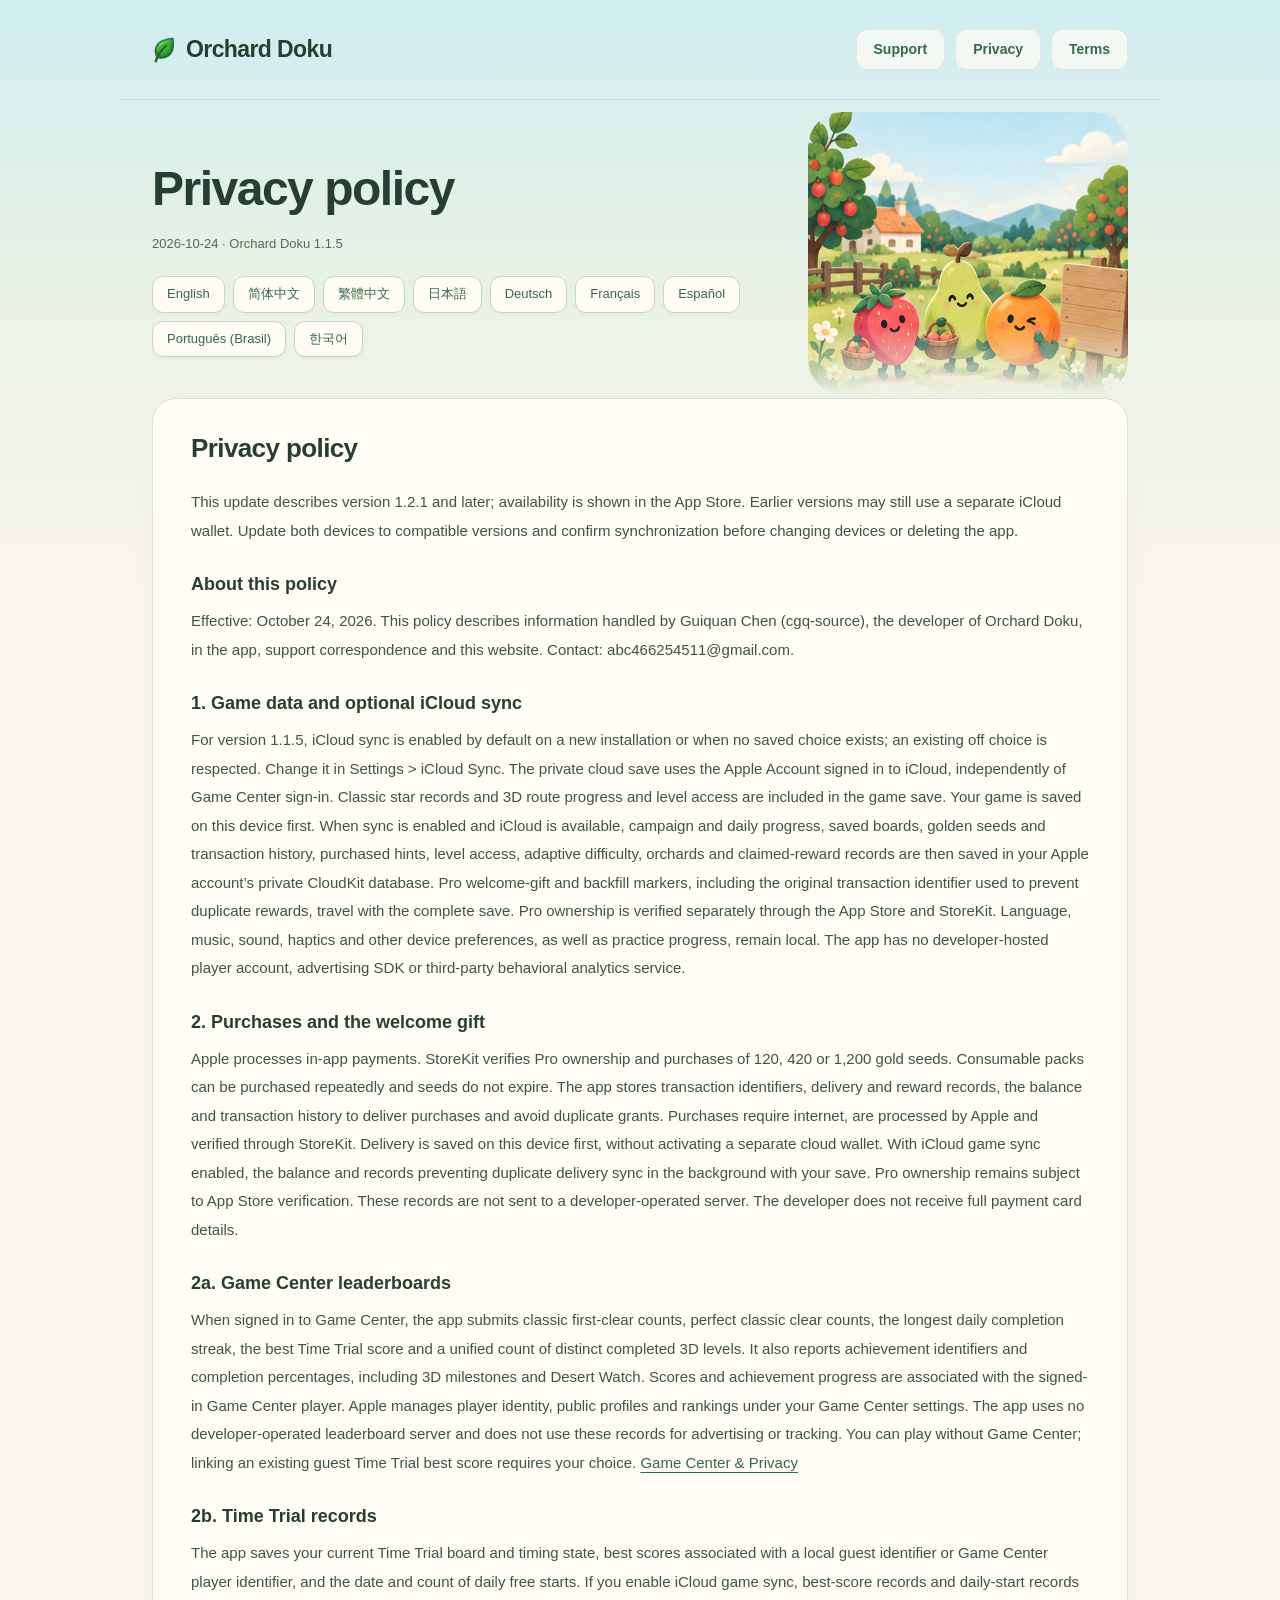
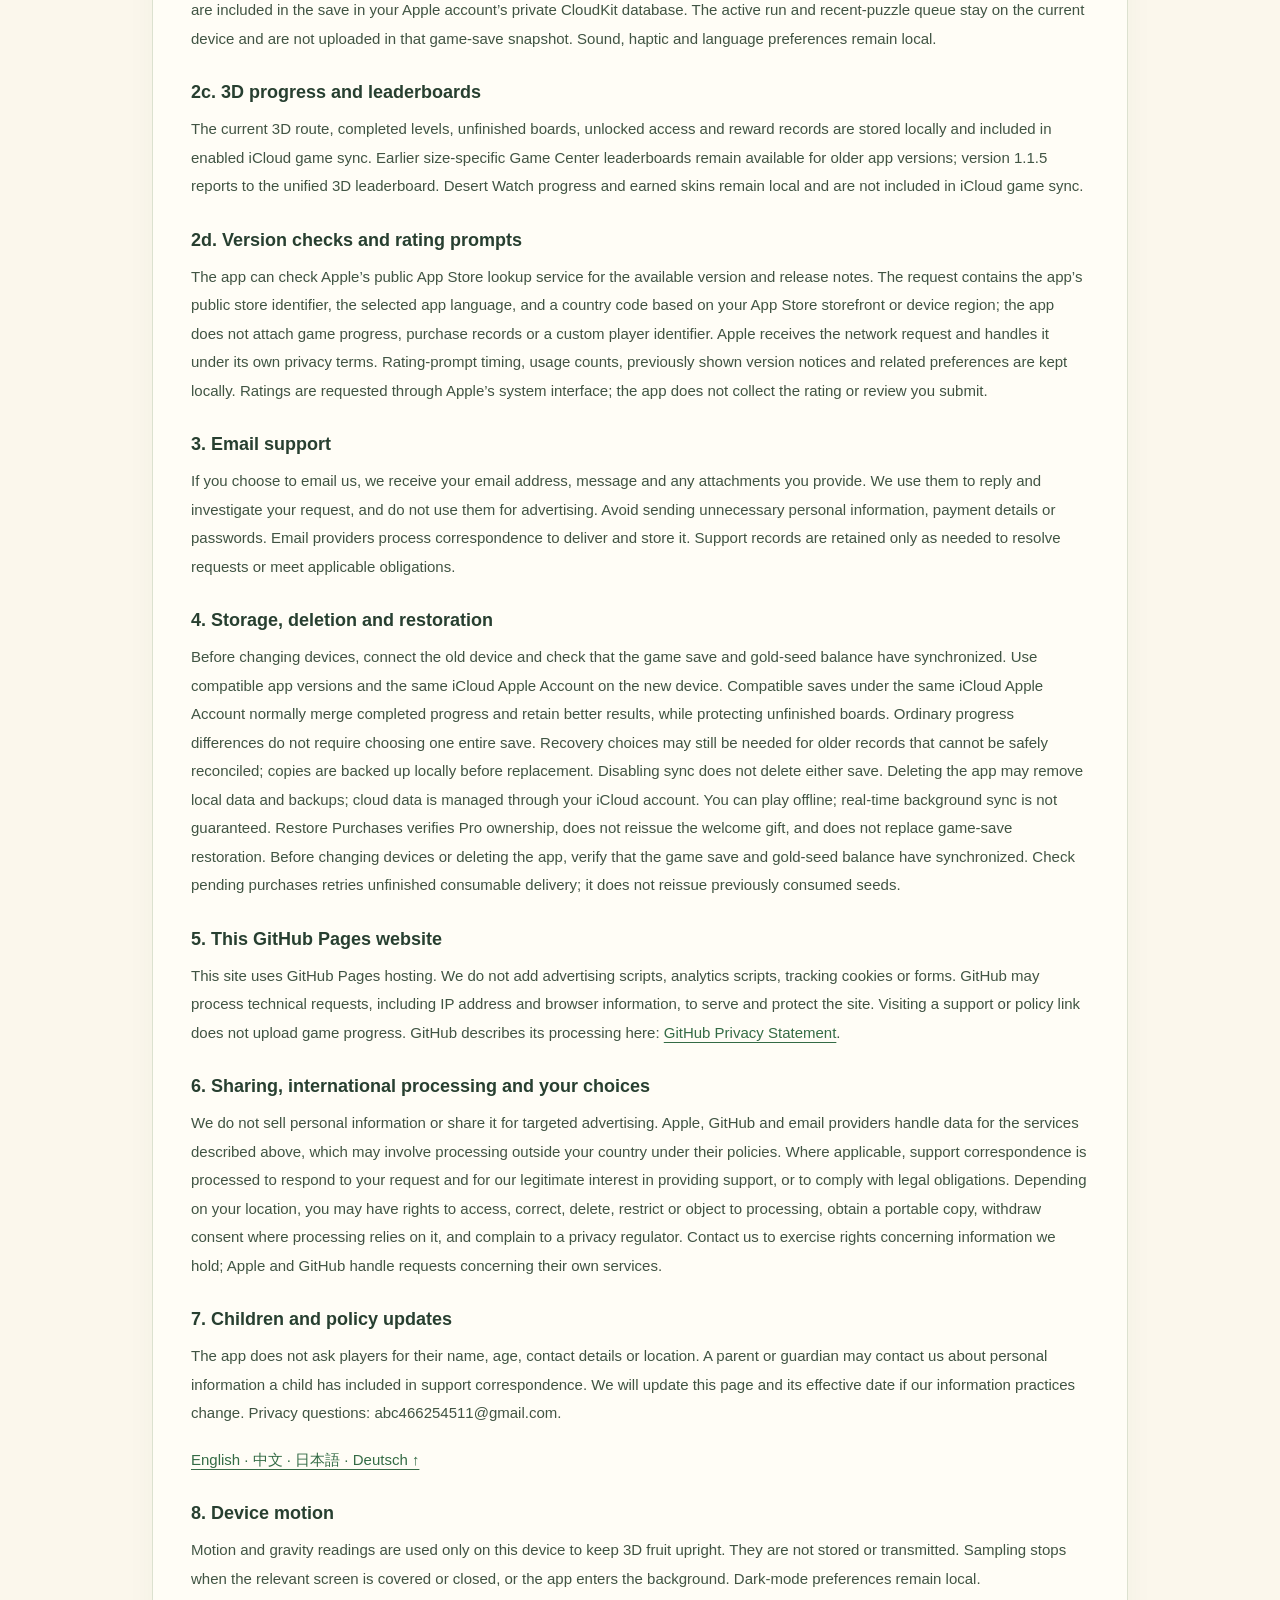
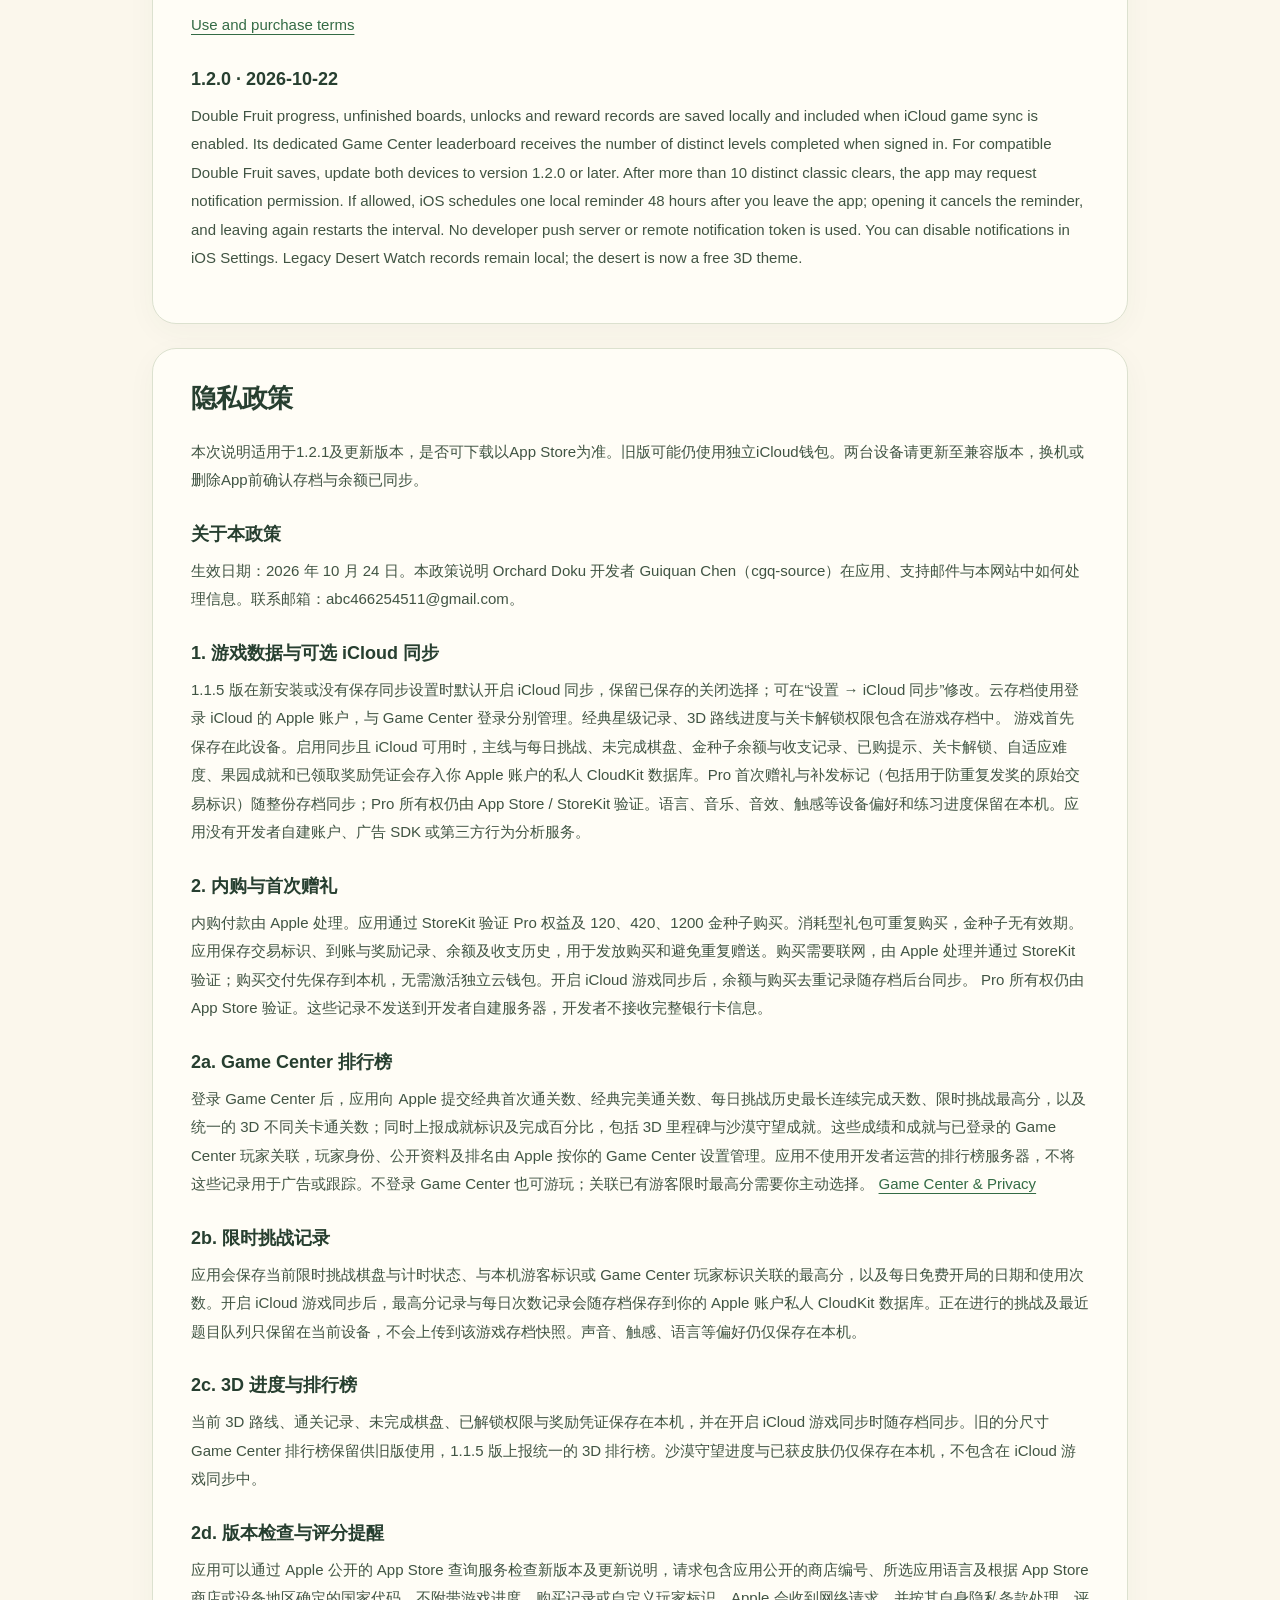
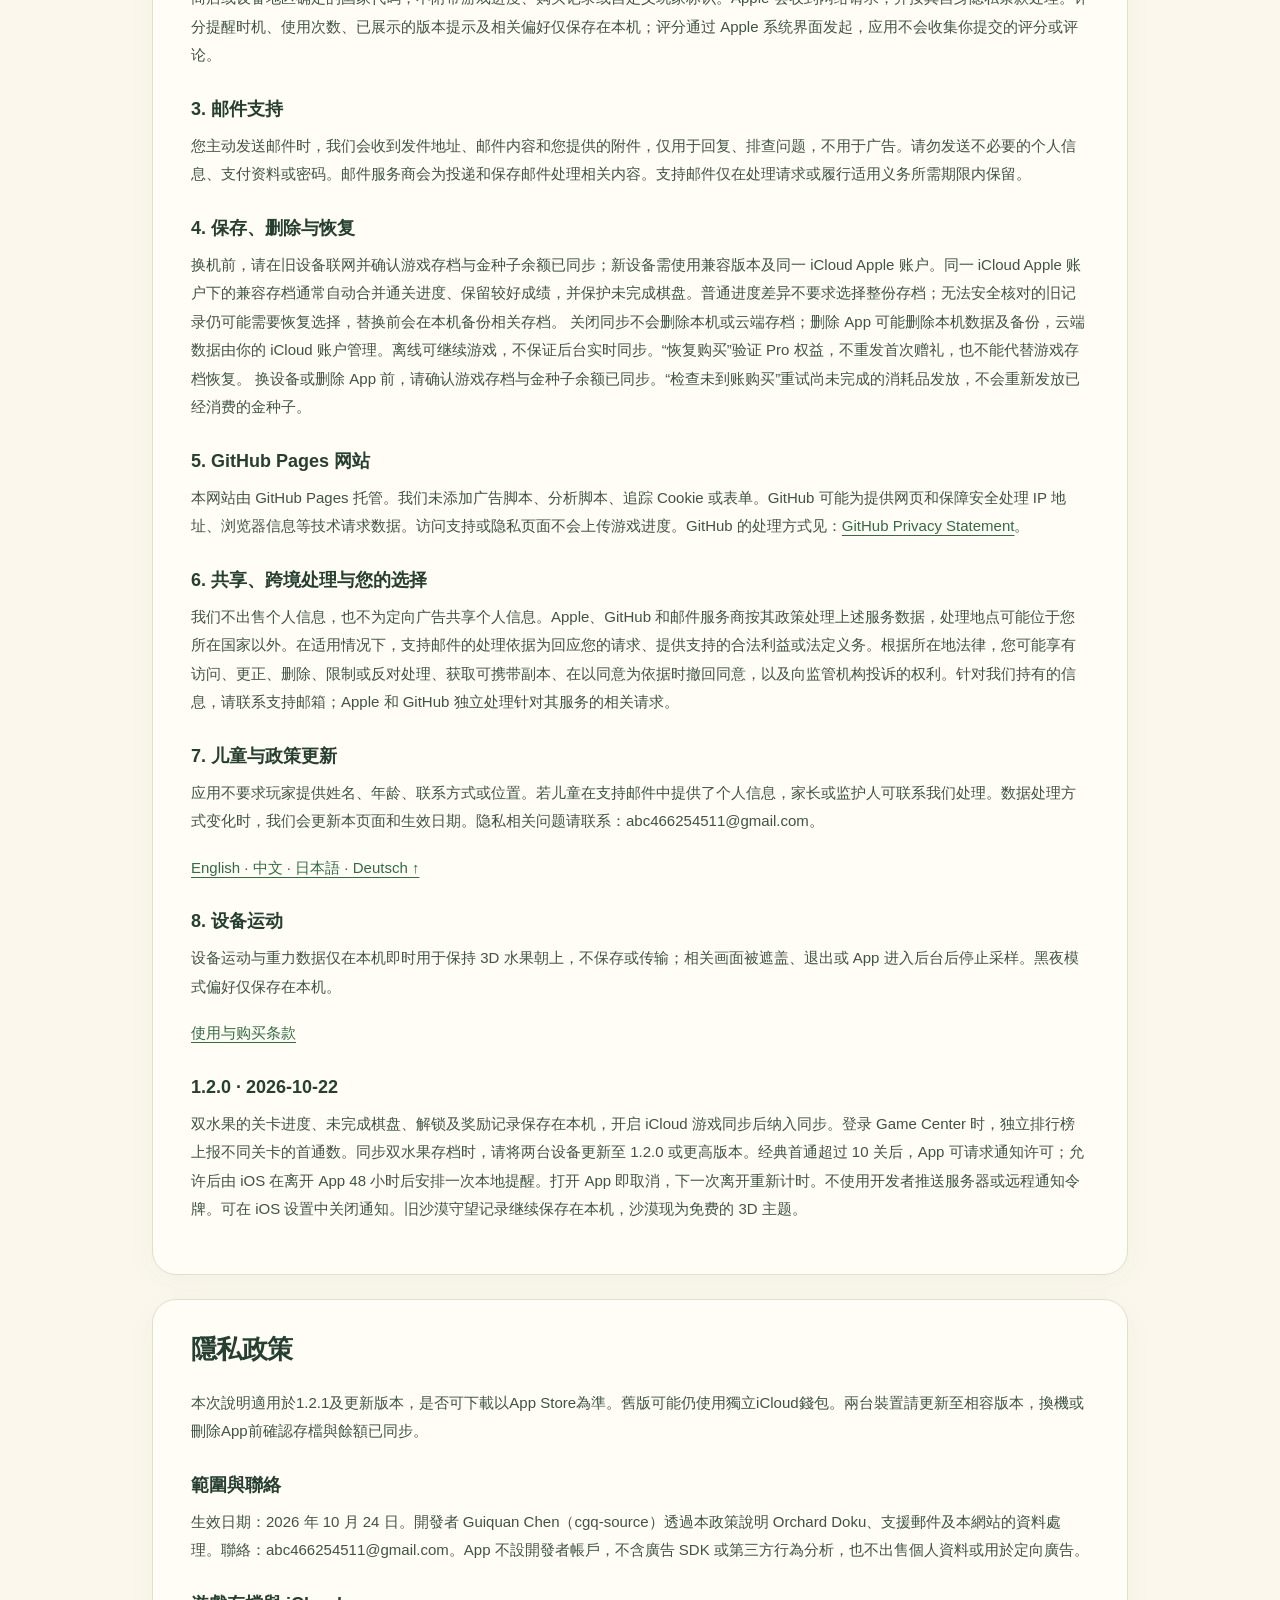
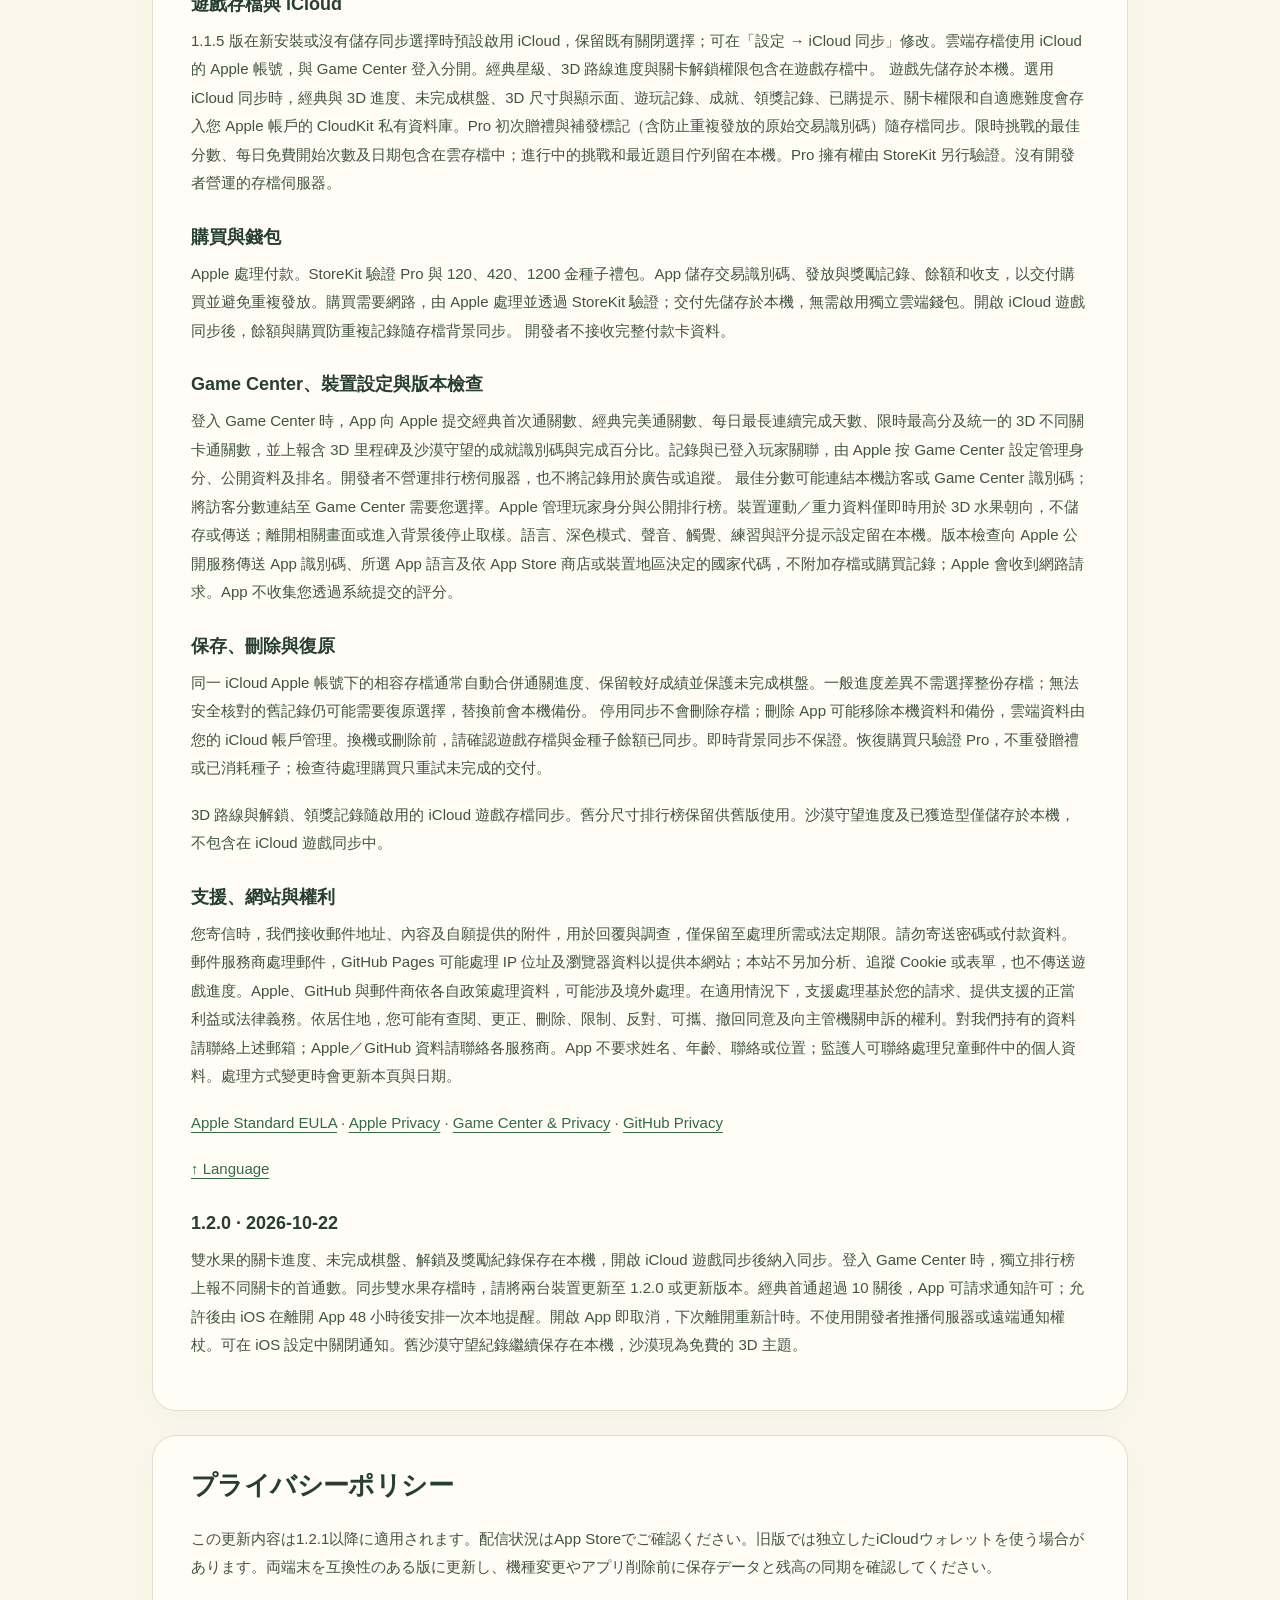
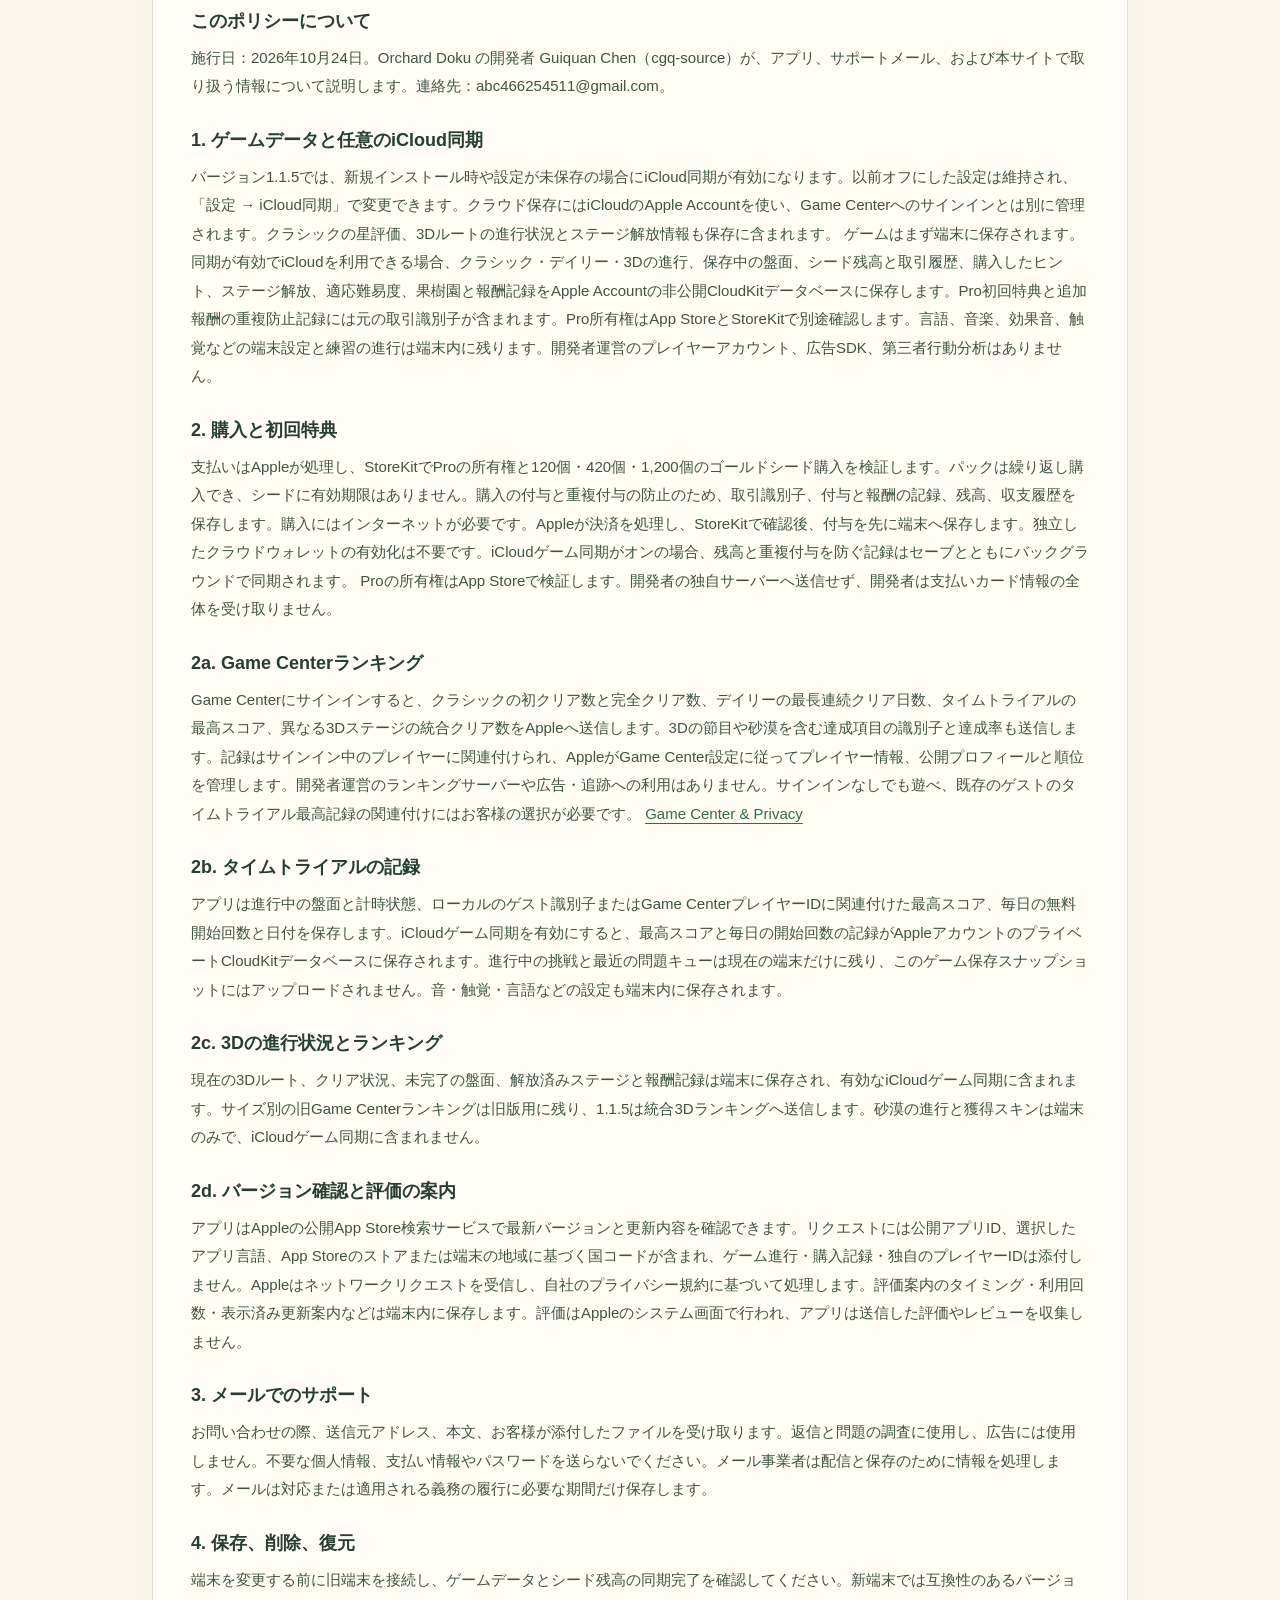
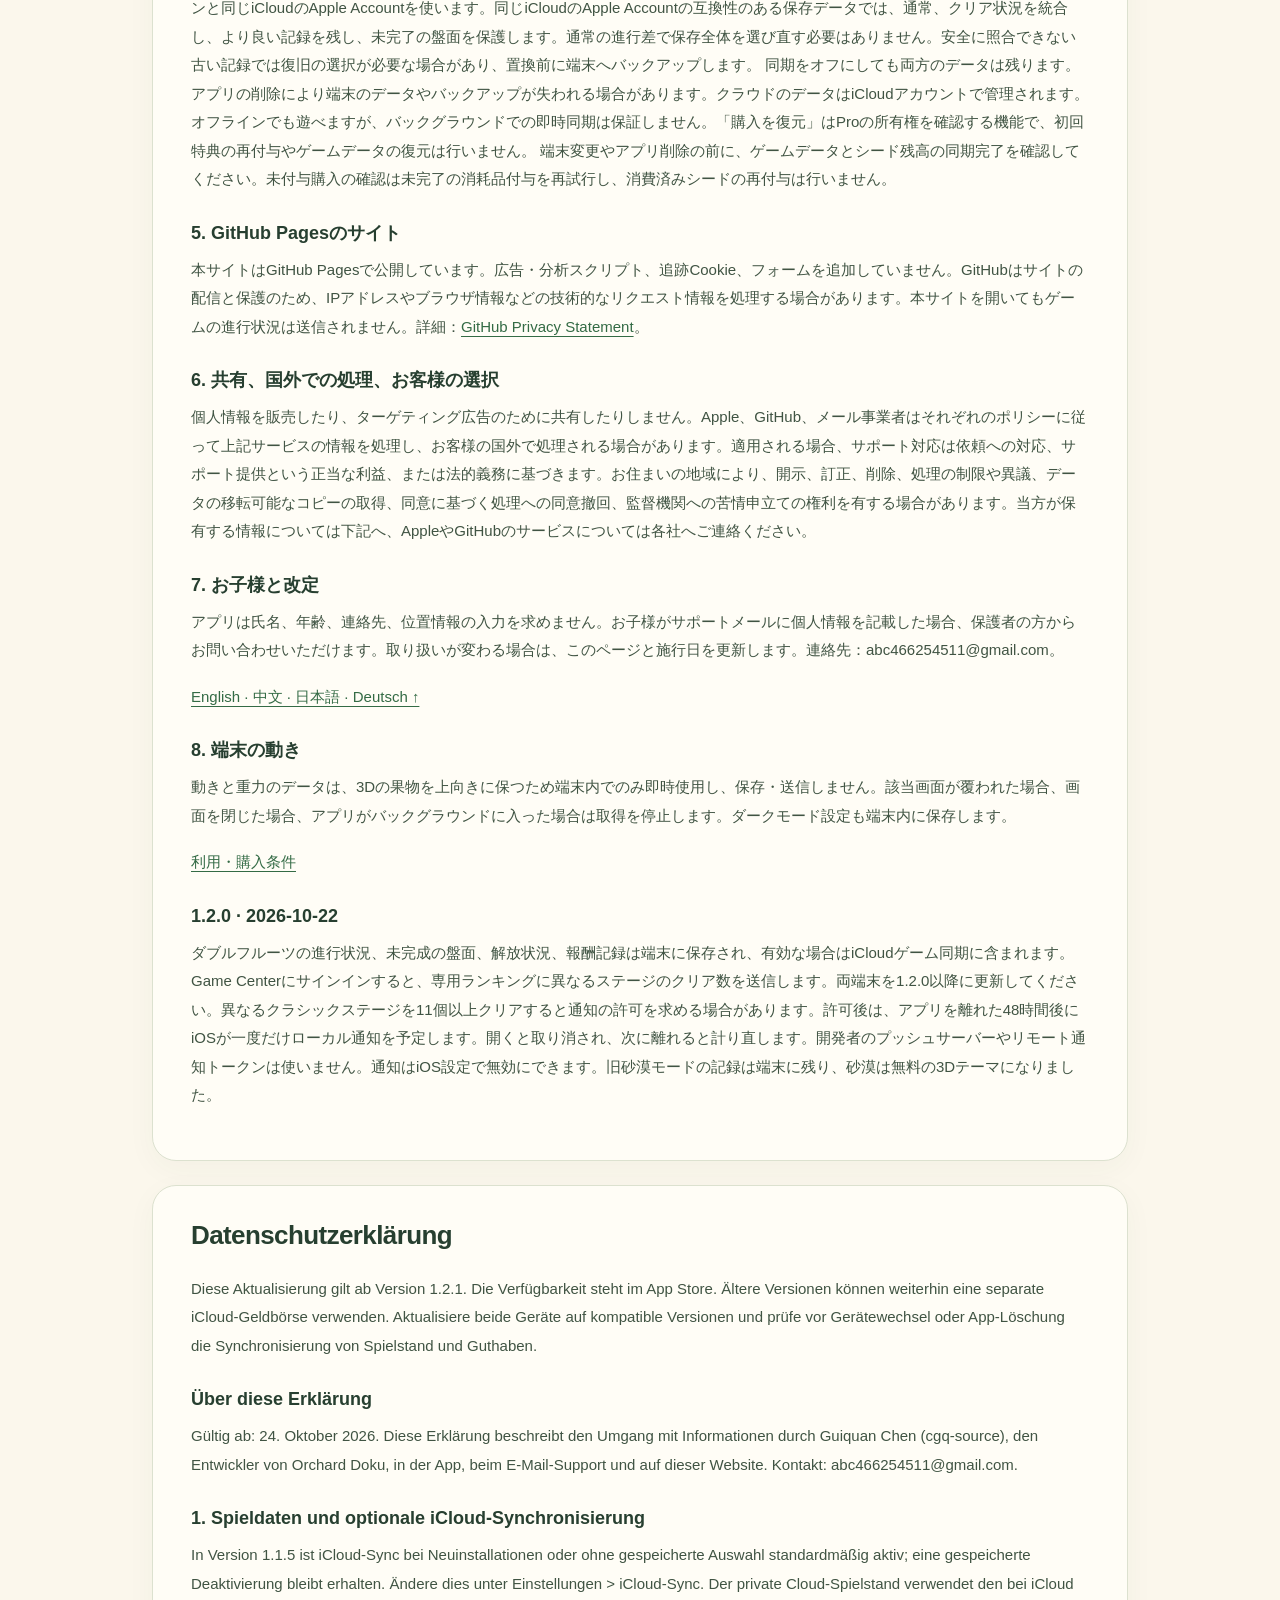
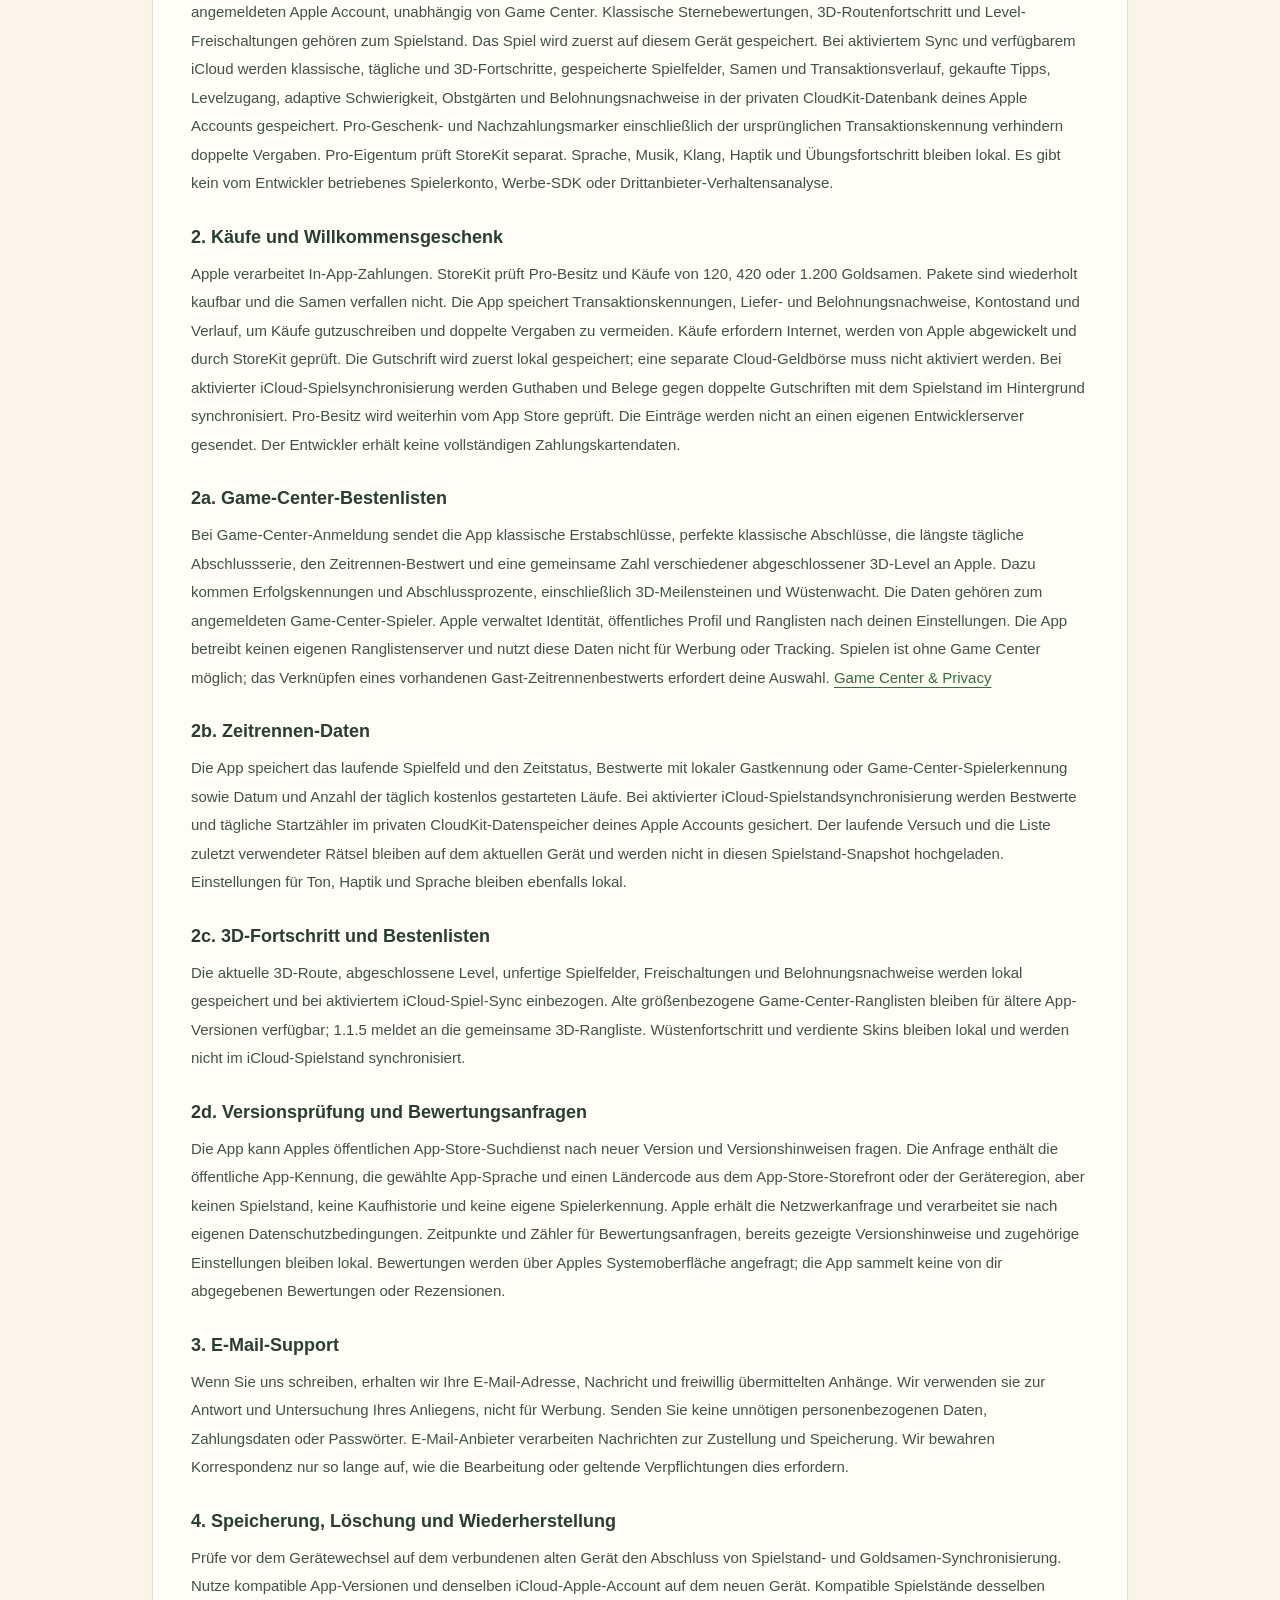
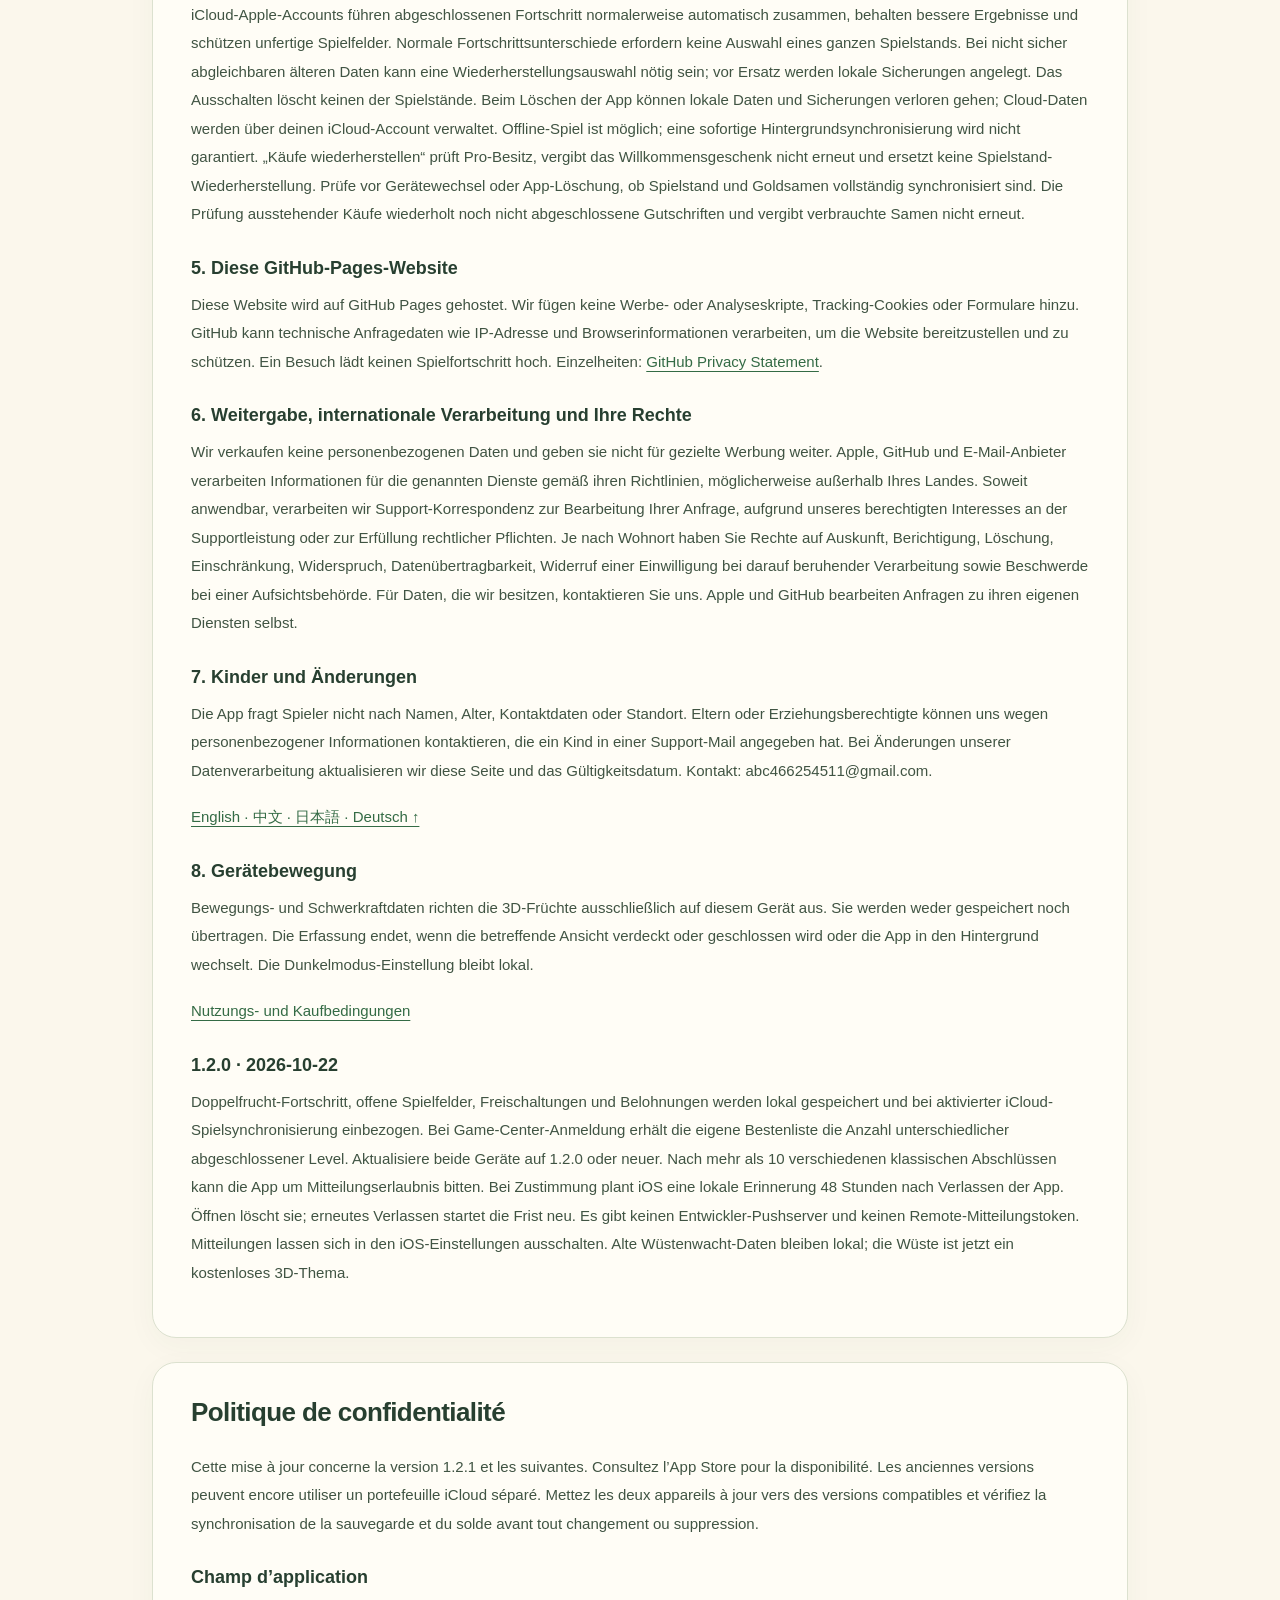
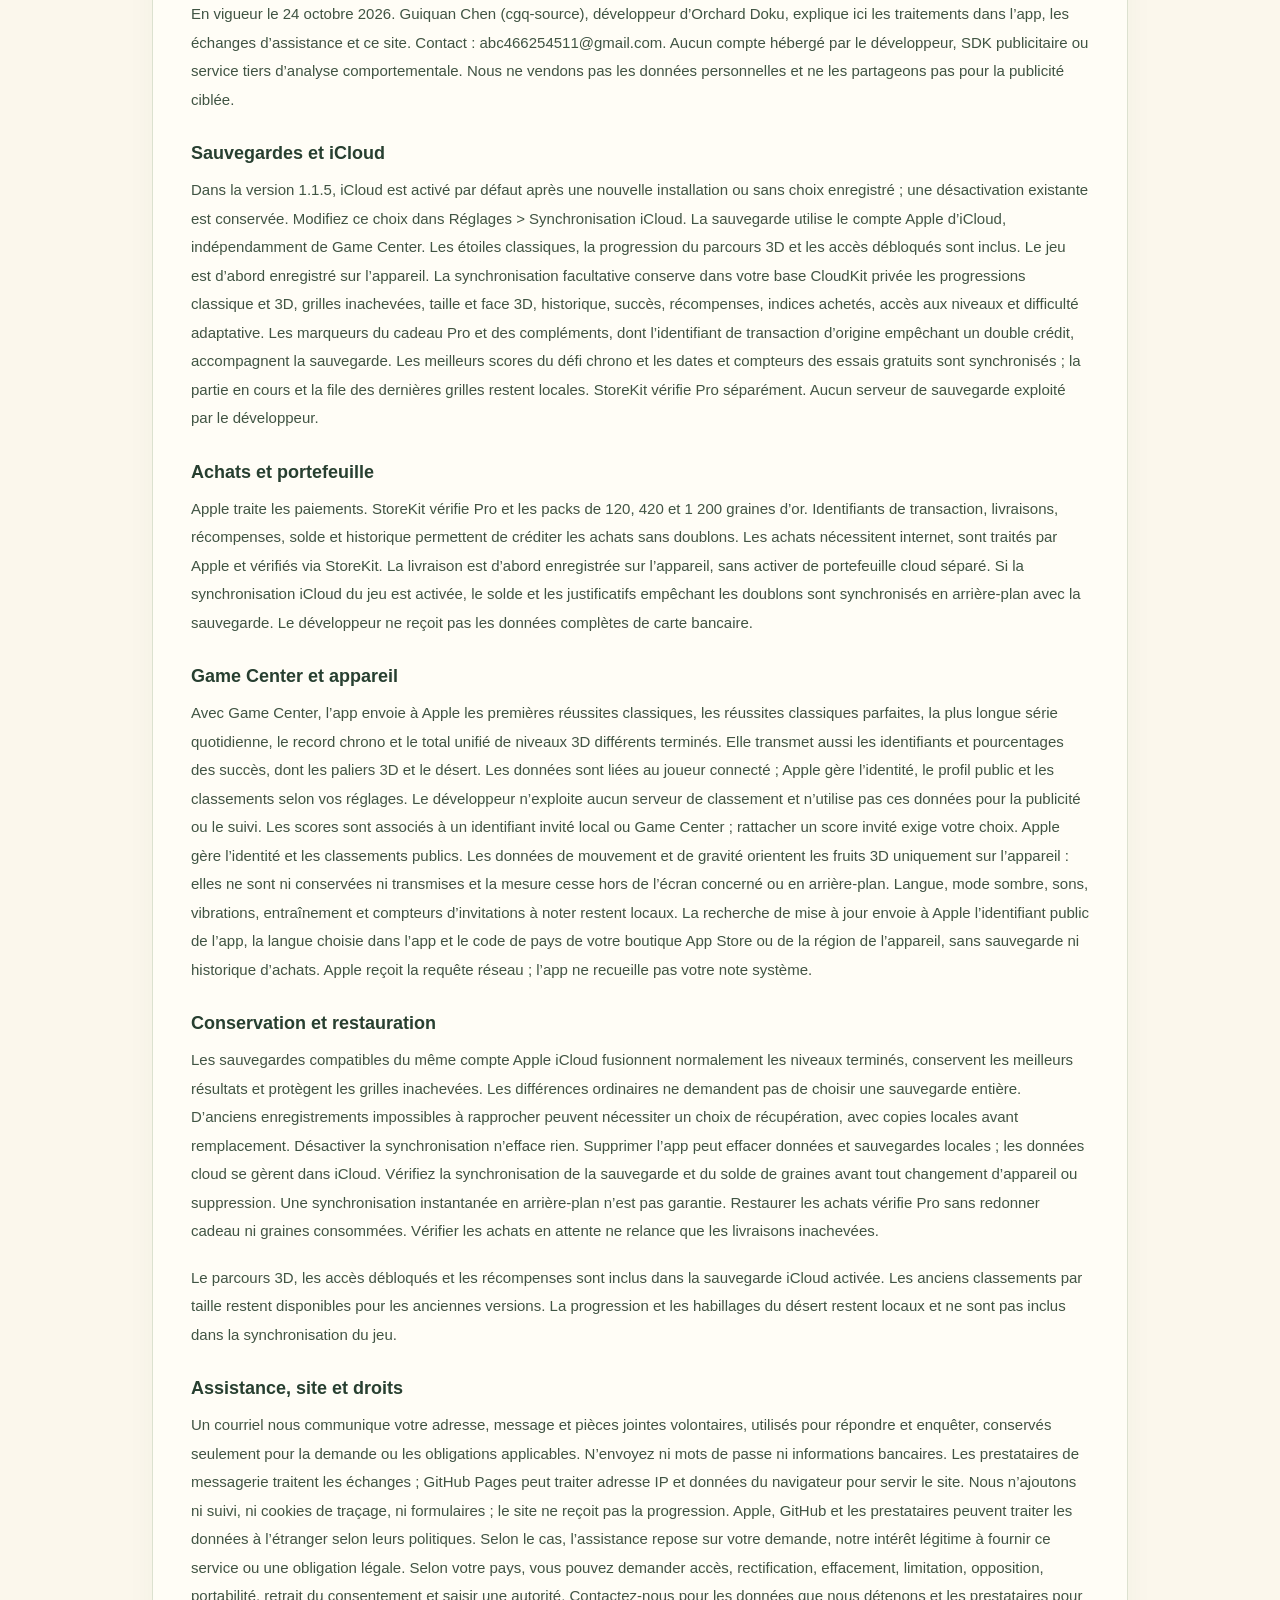
==== commit acfd2a71: "Update OrchardDoku 1.2.1 support and local seed ledger policies" ====
--- a/privacy.html
+++ b/privacy.html
@@ -1,50 +1,50 @@
 <!doctype html>
-<html lang="en"><head><meta charset="utf-8"><meta name="viewport" content="width=device-width,initial-scale=1"><meta name="color-scheme" content="light"><meta name="description" content="Orchard Doku official support and privacy information."><title>Privacy policy · Orchard Doku</title><link rel="stylesheet" href="style.css"></head><body><header><a class="brand" href="index.html">Orchard Doku</a><nav aria-label="Main navigation"><a href="support.html">Support</a><a href="privacy.html">Privacy</a><a href="terms.html">Terms</a></nav></header><main><div class="page-intro"><h1>Privacy policy</h1><p class="meta">2026-10-17 · Orchard Doku 1.1.5</p><nav class="languages" id="languages" aria-label="Language"><a href="#english" lang="en">English</a><a href="#chinese" lang="zh-Hans">简体中文</a><a href="#traditional" lang="zh-Hant">繁體中文</a><a href="#japanese" lang="ja">日本語</a><a href="#german" lang="de">Deutsch</a><a href="#french" lang="fr">Français</a><a href="#spanish" lang="es">Español</a><a href="#portuguese" lang="pt-BR">Português (Brasil)</a><a href="#korean" lang="ko">한국어</a></nav></div><section id="english" lang="en"><h2>Privacy policy</h2><h3>About this policy</h3><p>Effective: October 17, 2026. This policy describes information handled by Guiquan Chen (cgq-source), the developer of Orchard Doku, in the app, support correspondence and this website. Contact: abc466254511@gmail.com.</p>
+<html lang="en"><head><meta charset="utf-8"><meta name="viewport" content="width=device-width,initial-scale=1"><meta name="color-scheme" content="light"><meta name="description" content="Orchard Doku official support and privacy information."><title>Privacy policy · Orchard Doku</title><link rel="stylesheet" href="style.css"></head><body><header><a class="brand" href="index.html">Orchard Doku</a><nav aria-label="Main navigation"><a href="support.html">Support</a><a href="privacy.html">Privacy</a><a href="terms.html">Terms</a></nav></header><main><div class="page-intro"><h1>Privacy policy</h1><p class="meta">2026-10-24 · Orchard Doku 1.1.5</p><nav class="languages" id="languages" aria-label="Language"><a href="#english" lang="en">English</a><a href="#chinese" lang="zh-Hans">简体中文</a><a href="#traditional" lang="zh-Hant">繁體中文</a><a href="#japanese" lang="ja">日本語</a><a href="#german" lang="de">Deutsch</a><a href="#french" lang="fr">Français</a><a href="#spanish" lang="es">Español</a><a href="#portuguese" lang="pt-BR">Português (Brasil)</a><a href="#korean" lang="ko">한국어</a></nav></div><section id="english" lang="en"><h2>Privacy policy</h2><p>This update describes version 1.2.1 and later; availability is shown in the App Store. Earlier versions may still use a separate iCloud wallet. Update both devices to compatible versions and confirm synchronization before changing devices or deleting the app.</p><h3>About this policy</h3><p>Effective: October 24, 2026. This policy describes information handled by Guiquan Chen (cgq-source), the developer of Orchard Doku, in the app, support correspondence and this website. Contact: abc466254511@gmail.com.</p>
 <h3>1. Game data and optional iCloud sync</h3><p>For version 1.1.5, iCloud sync is enabled by default on a new installation or when no saved choice exists; an existing off choice is respected. Change it in Settings &gt; iCloud Sync. The private cloud save uses the Apple Account signed in to iCloud, independently of Game Center sign-in. Classic star records and 3D route progress and level access are included in the game save. Your game is saved on this device first. When sync is enabled and iCloud is available, campaign and daily progress, saved boards, golden seeds and transaction history, purchased hints, level access, adaptive difficulty, orchards and claimed-reward records are then saved in your Apple account’s private CloudKit database. Pro welcome-gift and backfill markers, including the original transaction identifier used to prevent duplicate rewards, travel with the complete save. Pro ownership is verified separately through the App Store and StoreKit. Language, music, sound, haptics and other device preferences, as well as practice progress, remain local. The app has no developer-hosted player account, advertising SDK or third-party behavioral analytics service.</p>
-<h3>2. Purchases and the welcome gift</h3><p>Apple processes in-app payments. StoreKit verifies Pro ownership and purchases of 120, 420 or 1,200 gold seeds. Consumable packs can be purchased repeatedly and seeds do not expire. The app stores transaction identifiers, delivery and reward records, the balance and transaction history to deliver purchases and avoid duplicate grants. Once activated, the cloud wallet stores these records separately in your Apple account’s private CloudKit database. Gold-seed purchases and delivery require internet and iCloud sign-in. Gameplay spending and earned rewards save locally and take effect immediately, including offline; wallet synchronization runs outside gameplay. Pro ownership remains subject to App Store verification. These records are not sent to a developer-operated server. The developer does not receive full payment card details.</p>
+<h3>2. Purchases and the welcome gift</h3><p>Apple processes in-app payments. StoreKit verifies Pro ownership and purchases of 120, 420 or 1,200 gold seeds. Consumable packs can be purchased repeatedly and seeds do not expire. The app stores transaction identifiers, delivery and reward records, the balance and transaction history to deliver purchases and avoid duplicate grants. Purchases require internet, are processed by Apple and verified through StoreKit. Delivery is saved on this device first, without activating a separate cloud wallet. With iCloud game sync enabled, the balance and records preventing duplicate delivery sync in the background with your save. Pro ownership remains subject to App Store verification. These records are not sent to a developer-operated server. The developer does not receive full payment card details.</p>
 <h3>2a. Game Center leaderboards</h3><p>When signed in to Game Center, the app submits classic first-clear counts, perfect classic clear counts, the longest daily completion streak, the best Time Trial score and a unified count of distinct completed 3D levels. It also reports achievement identifiers and completion percentages, including 3D milestones and Desert Watch. Scores and achievement progress are associated with the signed-in Game Center player. Apple manages player identity, public profiles and rankings under your Game Center settings. The app uses no developer-operated leaderboard server and does not use these records for advertising or tracking. You can play without Game Center; linking an existing guest Time Trial best score requires your choice. <a href="https://www.apple.com/legal/privacy/data/en/game-center/">Game Center &amp; Privacy</a></p>
 <h3>2b. Time Trial records</h3><p>The app saves your current Time Trial board and timing state, best scores associated with a local guest identifier or Game Center player identifier, and the date and count of daily free starts. If you enable iCloud game sync, best-score records and daily-start records are included in the save in your Apple account’s private CloudKit database. The active run and recent-puzzle queue stay on the current device and are not uploaded in that game-save snapshot. Sound, haptic and language preferences remain local.</p>
 <h3>2c. 3D progress and leaderboards</h3><p>The current 3D route, completed levels, unfinished boards, unlocked access and reward records are stored locally and included in enabled iCloud game sync. Earlier size-specific Game Center leaderboards remain available for older app versions; version 1.1.5 reports to the unified 3D leaderboard. Desert Watch progress and earned skins remain local and are not included in iCloud game sync.</p>
 <h3>2d. Version checks and rating prompts</h3><p>The app can check Apple’s public App Store lookup service for the available version and release notes. The request contains the app’s public store identifier, the selected app language, and a country code based on your App Store storefront or device region; the app does not attach game progress, purchase records or a custom player identifier. Apple receives the network request and handles it under its own privacy terms. Rating-prompt timing, usage counts, previously shown version notices and related preferences are kept locally. Ratings are requested through Apple’s system interface; the app does not collect the rating or review you submit.</p>
 <h3>3. Email support</h3><p>If you choose to email us, we receive your email address, message and any attachments you provide. We use them to reply and investigate your request, and do not use them for advertising. Avoid sending unnecessary personal information, payment details or passwords. Email providers process correspondence to deliver and store it. Support records are retained only as needed to resolve requests or meet applicable obligations.</p>
-<h3>4. Storage, deletion and restoration</h3><p>Before changing devices, connect the old device and check that game and wallet sync completed. Use compatible app versions and the same iCloud Apple Account on the new device. Compatible saves under the same iCloud Apple Account normally merge completed progress and retain better results, while protecting unfinished boards. Ordinary progress differences do not require choosing one entire save. Recovery choices may still be needed for older records that cannot be safely reconciled; copies are backed up locally before replacement. Disabling sync does not delete either save. Deleting the app may remove local data and backups; cloud data is managed through your iCloud account. You can play offline; real-time background sync is not guaranteed. Restore Purchases verifies Pro ownership, does not reissue the welcome gift, and does not replace game-save restoration. An activated cloud wallet synchronizes separately from game-save conflict selection. Before changing devices or deleting the app, verify that both game and wallet synchronization completed. Check pending purchases retries unfinished consumable delivery; it does not reissue previously consumed seeds.</p>
+<h3>4. Storage, deletion and restoration</h3><p>Before changing devices, connect the old device and check that the game save and gold-seed balance have synchronized. Use compatible app versions and the same iCloud Apple Account on the new device. Compatible saves under the same iCloud Apple Account normally merge completed progress and retain better results, while protecting unfinished boards. Ordinary progress differences do not require choosing one entire save. Recovery choices may still be needed for older records that cannot be safely reconciled; copies are backed up locally before replacement. Disabling sync does not delete either save. Deleting the app may remove local data and backups; cloud data is managed through your iCloud account. You can play offline; real-time background sync is not guaranteed. Restore Purchases verifies Pro ownership, does not reissue the welcome gift, and does not replace game-save restoration. Before changing devices or deleting the app, verify that the game save and gold-seed balance have synchronized. Check pending purchases retries unfinished consumable delivery; it does not reissue previously consumed seeds.</p>
 <h3>5. This GitHub Pages website</h3><p>This site uses GitHub Pages hosting. We do not add advertising scripts, analytics scripts, tracking cookies or forms. GitHub may process technical requests, including IP address and browser information, to serve and protect the site. Visiting a support or policy link does not upload game progress. GitHub describes its processing here: <a href="https://docs.github.com/en/site-policy/privacy-policies/github-general-privacy-statement">GitHub Privacy Statement</a>.</p>
 <h3>6. Sharing, international processing and your choices</h3><p>We do not sell personal information or share it for targeted advertising. Apple, GitHub and email providers handle data for the services described above, which may involve processing outside your country under their policies. Where applicable, support correspondence is processed to respond to your request and for our legitimate interest in providing support, or to comply with legal obligations. Depending on your location, you may have rights to access, correct, delete, restrict or object to processing, obtain a portable copy, withdraw consent where processing relies on it, and complain to a privacy regulator. Contact us to exercise rights concerning information we hold; Apple and GitHub handle requests concerning their own services.</p>
 <h3>7. Children and policy updates</h3><p>The app does not ask players for their name, age, contact details or location. A parent or guardian may contact us about personal information a child has included in support correspondence. We will update this page and its effective date if our information practices change. Privacy questions: abc466254511@gmail.com.</p>
-<p><a href="#languages">English · 中文 · 日本語 · Deutsch ↑</a></p><h3>8. Device motion</h3><p>Motion and gravity readings are used only on this device to keep 3D fruit upright. They are not stored or transmitted. Sampling stops when the relevant screen is covered or closed, or the app enters the background. Dark-mode preferences remain local.</p><p><a href="terms.html#english">Use and purchase terms</a></p><h3>1.2.0 · 2026-10-22</h3><p>Double Fruit progress, unfinished boards, unlocks and reward records are saved locally and included when iCloud game sync is enabled. Its dedicated Game Center leaderboard receives the number of distinct levels completed when signed in. For compatible Double Fruit saves, update both devices to version 1.2.0 or later. After more than 10 distinct classic clears, the app may request notification permission. If allowed, iOS schedules one local reminder 48 hours after you leave the app; opening it cancels the reminder, and leaving again restarts the interval. No developer push server or remote notification token is used. You can disable notifications in iOS Settings. Legacy Desert Watch records remain local; the desert is now a free 3D theme.</p></section><section id="chinese" lang="zh-Hans"><h2>隐私政策</h2><h3>关于本政策</h3><p>生效日期：2026 年 10 月 17 日。本政策说明 Orchard Doku 开发者 Guiquan Chen（cgq-source）在应用、支持邮件与本网站中如何处理信息。联系邮箱：abc466254511@gmail.com。</p>
+<p><a href="#languages">English · 中文 · 日本語 · Deutsch ↑</a></p><h3>8. Device motion</h3><p>Motion and gravity readings are used only on this device to keep 3D fruit upright. They are not stored or transmitted. Sampling stops when the relevant screen is covered or closed, or the app enters the background. Dark-mode preferences remain local.</p><p><a href="terms.html#english">Use and purchase terms</a></p><h3>1.2.0 · 2026-10-22</h3><p>Double Fruit progress, unfinished boards, unlocks and reward records are saved locally and included when iCloud game sync is enabled. Its dedicated Game Center leaderboard receives the number of distinct levels completed when signed in. For compatible Double Fruit saves, update both devices to version 1.2.0 or later. After more than 10 distinct classic clears, the app may request notification permission. If allowed, iOS schedules one local reminder 48 hours after you leave the app; opening it cancels the reminder, and leaving again restarts the interval. No developer push server or remote notification token is used. You can disable notifications in iOS Settings. Legacy Desert Watch records remain local; the desert is now a free 3D theme.</p></section><section id="chinese" lang="zh-Hans"><h2>隐私政策</h2><p>本次说明适用于1.2.1及更新版本，是否可下载以App Store为准。旧版可能仍使用独立iCloud钱包。两台设备请更新至兼容版本，换机或删除App前确认存档与余额已同步。</p><h3>关于本政策</h3><p>生效日期：2026 年 10 月 24 日。本政策说明 Orchard Doku 开发者 Guiquan Chen（cgq-source）在应用、支持邮件与本网站中如何处理信息。联系邮箱：abc466254511@gmail.com。</p>
 <h3>1. 游戏数据与可选 iCloud 同步</h3><p>1.1.5 版在新安装或没有保存同步设置时默认开启 iCloud 同步，保留已保存的关闭选择；可在“设置 → iCloud 同步”修改。云存档使用登录 iCloud 的 Apple 账户，与 Game Center 登录分别管理。经典星级记录、3D 路线进度与关卡解锁权限包含在游戏存档中。 游戏首先保存在此设备。启用同步且 iCloud 可用时，主线与每日挑战、未完成棋盘、金种子余额与收支记录、已购提示、关卡解锁、自适应难度、果园成就和已领取奖励凭证会存入你 Apple 账户的私人 CloudKit 数据库。Pro 首次赠礼与补发标记（包括用于防重复发奖的原始交易标识）随整份存档同步；Pro 所有权仍由 App Store / StoreKit 验证。语言、音乐、音效、触感等设备偏好和练习进度保留在本机。应用没有开发者自建账户、广告 SDK 或第三方行为分析服务。</p>
-<h3>2. 内购与首次赠礼</h3><p>内购付款由 Apple 处理。应用通过 StoreKit 验证 Pro 权益及 120、420、1200 金种子购买。消耗型礼包可重复购买，金种子无有效期。应用保存交易标识、到账与奖励记录、余额及收支历史，用于发放购买和避免重复赠送。启用云钱包后，这些钱包记录单独保存在你 Apple 账户的私人 CloudKit 数据库中。金种子购买和到账需要联网并登录 iCloud。游戏内消费及游玩奖励立即保存到本地并生效，离线也可使用；钱包同步在非游戏场景进行。Pro 所有权仍由 App Store 验证。这些记录不发送到开发者自建服务器，开发者不接收完整银行卡信息。</p>
+<h3>2. 内购与首次赠礼</h3><p>内购付款由 Apple 处理。应用通过 StoreKit 验证 Pro 权益及 120、420、1200 金种子购买。消耗型礼包可重复购买，金种子无有效期。应用保存交易标识、到账与奖励记录、余额及收支历史，用于发放购买和避免重复赠送。购买需要联网，由 Apple 处理并通过 StoreKit 验证；购买交付先保存到本机，无需激活独立云钱包。开启 iCloud 游戏同步后，余额与购买去重记录随存档后台同步。 Pro 所有权仍由 App Store 验证。这些记录不发送到开发者自建服务器，开发者不接收完整银行卡信息。</p>
 <h3>2a. Game Center 排行榜</h3><p>登录 Game Center 后，应用向 Apple 提交经典首次通关数、经典完美通关数、每日挑战历史最长连续完成天数、限时挑战最高分，以及统一的 3D 不同关卡通关数；同时上报成就标识及完成百分比，包括 3D 里程碑与沙漠守望成就。这些成绩和成就与已登录的 Game Center 玩家关联，玩家身份、公开资料及排名由 Apple 按你的 Game Center 设置管理。应用不使用开发者运营的排行榜服务器，不将这些记录用于广告或跟踪。不登录 Game Center 也可游玩；关联已有游客限时最高分需要你主动选择。 <a href="https://www.apple.com/legal/privacy/data/en/game-center/">Game Center &amp; Privacy</a></p>
 <h3>2b. 限时挑战记录</h3><p>应用会保存当前限时挑战棋盘与计时状态、与本机游客标识或 Game Center 玩家标识关联的最高分，以及每日免费开局的日期和使用次数。开启 iCloud 游戏同步后，最高分记录与每日次数记录会随存档保存到你的 Apple 账户私人 CloudKit 数据库。正在进行的挑战及最近题目队列只保留在当前设备，不会上传到该游戏存档快照。声音、触感、语言等偏好仍仅保存在本机。</p>
 <h3>2c. 3D 进度与排行榜</h3><p>当前 3D 路线、通关记录、未完成棋盘、已解锁权限与奖励凭证保存在本机，并在开启 iCloud 游戏同步时随存档同步。旧的分尺寸 Game Center 排行榜保留供旧版使用，1.1.5 版上报统一的 3D 排行榜。沙漠守望进度与已获皮肤仍仅保存在本机，不包含在 iCloud 游戏同步中。</p>
 <h3>2d. 版本检查与评分提醒</h3><p>应用可以通过 Apple 公开的 App Store 查询服务检查新版本及更新说明，请求包含应用公开的商店编号、所选应用语言及根据 App Store 商店或设备地区确定的国家代码，不附带游戏进度、购买记录或自定义玩家标识。Apple 会收到网络请求，并按其自身隐私条款处理。评分提醒时机、使用次数、已展示的版本提示及相关偏好仅保存在本机；评分通过 Apple 系统界面发起，应用不会收集你提交的评分或评论。</p>
 <h3>3. 邮件支持</h3><p>您主动发送邮件时，我们会收到发件地址、邮件内容和您提供的附件，仅用于回复、排查问题，不用于广告。请勿发送不必要的个人信息、支付资料或密码。邮件服务商会为投递和保存邮件处理相关内容。支持邮件仅在处理请求或履行适用义务所需期限内保留。</p>
-<h3>4. 保存、删除与恢复</h3><p>换机前，请在旧设备联网并确认游戏与钱包均已同步；新设备需使用兼容版本及同一 iCloud Apple 账户。同一 iCloud Apple 账户下的兼容存档通常自动合并通关进度、保留较好成绩，并保护未完成棋盘。普通进度差异不要求选择整份存档；无法安全核对的旧记录仍可能需要恢复选择，替换前会在本机备份相关存档。 关闭同步不会删除本机或云端存档；删除 App 可能删除本机数据及备份，云端数据由你的 iCloud 账户管理。离线可继续游戏，不保证后台实时同步。“恢复购买”验证 Pro 权益，不重发首次赠礼，也不能代替游戏存档恢复。 已启用的云钱包独立于游戏存档冲突选择进行同步。换设备或删除 App 前，请确认游戏存档及钱包均已同步。“检查未到账购买”重试尚未完成的消耗品发放，不会重新发放已经消费的金种子。</p>
+<h3>4. 保存、删除与恢复</h3><p>换机前，请在旧设备联网并确认游戏存档与金种子余额已同步；新设备需使用兼容版本及同一 iCloud Apple 账户。同一 iCloud Apple 账户下的兼容存档通常自动合并通关进度、保留较好成绩，并保护未完成棋盘。普通进度差异不要求选择整份存档；无法安全核对的旧记录仍可能需要恢复选择，替换前会在本机备份相关存档。 关闭同步不会删除本机或云端存档；删除 App 可能删除本机数据及备份，云端数据由你的 iCloud 账户管理。离线可继续游戏，不保证后台实时同步。“恢复购买”验证 Pro 权益，不重发首次赠礼，也不能代替游戏存档恢复。 换设备或删除 App 前，请确认游戏存档与金种子余额已同步。“检查未到账购买”重试尚未完成的消耗品发放，不会重新发放已经消费的金种子。</p>
 <h3>5. GitHub Pages 网站</h3><p>本网站由 GitHub Pages 托管。我们未添加广告脚本、分析脚本、追踪 Cookie 或表单。GitHub 可能为提供网页和保障安全处理 IP 地址、浏览器信息等技术请求数据。访问支持或隐私页面不会上传游戏进度。GitHub 的处理方式见：<a href="https://docs.github.com/en/site-policy/privacy-policies/github-general-privacy-statement">GitHub Privacy Statement</a>。</p>
 <h3>6. 共享、跨境处理与您的选择</h3><p>我们不出售个人信息，也不为定向广告共享个人信息。Apple、GitHub 和邮件服务商按其政策处理上述服务数据，处理地点可能位于您所在国家以外。在适用情况下，支持邮件的处理依据为回应您的请求、提供支持的合法利益或法定义务。根据所在地法律，您可能享有访问、更正、删除、限制或反对处理、获取可携带副本、在以同意为依据时撤回同意，以及向监管机构投诉的权利。针对我们持有的信息，请联系支持邮箱；Apple 和 GitHub 独立处理针对其服务的相关请求。</p>
 <h3>7. 儿童与政策更新</h3><p>应用不要求玩家提供姓名、年龄、联系方式或位置。若儿童在支持邮件中提供了个人信息，家长或监护人可联系我们处理。数据处理方式变化时，我们会更新本页面和生效日期。隐私相关问题请联系：abc466254511@gmail.com。</p>
-<p><a href="#languages">English · 中文 · 日本語 · Deutsch ↑</a></p><h3>8. 设备运动</h3><p>设备运动与重力数据仅在本机即时用于保持 3D 水果朝上，不保存或传输；相关画面被遮盖、退出或 App 进入后台后停止采样。黑夜模式偏好仅保存在本机。</p><p><a href="terms.html#chinese">使用与购买条款</a></p><h3>1.2.0 · 2026-10-22</h3><p>双水果的关卡进度、未完成棋盘、解锁及奖励记录保存在本机，开启 iCloud 游戏同步后纳入同步。登录 Game Center 时，独立排行榜上报不同关卡的首通数。同步双水果存档时，请将两台设备更新至 1.2.0 或更高版本。经典首通超过 10 关后，App 可请求通知许可；允许后由 iOS 在离开 App 48 小时后安排一次本地提醒。打开 App 即取消，下一次离开重新计时。不使用开发者推送服务器或远程通知令牌。可在 iOS 设置中关闭通知。旧沙漠守望记录继续保存在本机，沙漠现为免费的 3D 主题。</p></section><section id="traditional" lang="zh-Hant"><h2>隱私政策</h2><h3>範圍與聯絡</h3><p>生效日期：2026 年 10 月 17 日。開發者 Guiquan Chen（cgq-source）透過本政策說明 Orchard Doku、支援郵件及本網站的資料處理。聯絡：abc466254511@gmail.com。App 不設開發者帳戶，不含廣告 SDK 或第三方行為分析，也不出售個人資料或用於定向廣告。</p><h3>遊戲存檔與 iCloud</h3><p>1.1.5 版在新安裝或沒有儲存同步選擇時預設啟用 iCloud，保留既有關閉選擇；可在「設定 → iCloud 同步」修改。雲端存檔使用 iCloud 的 Apple 帳號，與 Game Center 登入分開。經典星級、3D 路線進度與關卡解鎖權限包含在遊戲存檔中。 遊戲先儲存於本機。選用 iCloud 同步時，經典與 3D 進度、未完成棋盤、3D 尺寸與顯示面、遊玩記錄、成就、領獎記錄、已購提示、關卡權限和自適應難度會存入您 Apple 帳戶的 CloudKit 私有資料庫。Pro 初次贈禮與補發標記（含防止重複發放的原始交易識別碼）隨存檔同步。限時挑戰的最佳分數、每日免費開始次數及日期包含在雲存檔中；進行中的挑戰和最近題目佇列留在本機。Pro 擁有權由 StoreKit 另行驗證。沒有開發者營運的存檔伺服器。</p><h3>購買與錢包</h3><p>Apple 處理付款。StoreKit 驗證 Pro 與 120、420、1200 金種子禮包。App 儲存交易識別碼、發放與獎勵記錄、餘額和收支，以交付購買並避免重複發放。啟用雲端錢包後，這些資料獨立儲存於您的 CloudKit 私有資料庫；金種子購買與發放需要網路及 iCloud 登入。消費與遊戲獎勵離線也會立即本機保存，並在遊戲外同步。開發者不接收完整付款卡資料。</p><h3>Game Center、裝置設定與版本檢查</h3><p>登入 Game Center 時，App 向 Apple 提交經典首次通關數、經典完美通關數、每日最長連續完成天數、限時最高分及統一的 3D 不同關卡通關數，並上報含 3D 里程碑及沙漠守望的成就識別碼與完成百分比。記錄與已登入玩家關聯，由 Apple 按 Game Center 設定管理身分、公開資料及排名。開發者不營運排行榜伺服器，也不將記錄用於廣告或追蹤。 最佳分數可能連結本機訪客或 Game Center 識別碼；將訪客分數連結至 Game Center 需要您選擇。Apple 管理玩家身分與公開排行榜。裝置運動／重力資料僅即時用於 3D 水果朝向，不儲存或傳送；離開相關畫面或進入背景後停止取樣。語言、深色模式、聲音、觸覺、練習與評分提示設定留在本機。版本檢查向 Apple 公開服務傳送 App 識別碼、所選 App 語言及依 App Store 商店或裝置地區決定的國家代碼，不附加存檔或購買記錄；Apple 會收到網路請求。App 不收集您透過系統提交的評分。</p><h3>保存、刪除與復原</h3><p>同一 iCloud Apple 帳號下的相容存檔通常自動合併通關進度、保留較好成績並保護未完成棋盤。一般進度差異不需選擇整份存檔；無法安全核對的舊記錄仍可能需要復原選擇，替換前會本機備份。 停用同步不會刪除存檔；刪除 App 可能移除本機資料和備份，雲端資料由您的 iCloud 帳戶管理。換機或刪除前，請確認遊戲與錢包均已同步；錢包同步獨立於遊戲衝突選擇。即時背景同步不保證。恢復購買只驗證 Pro，不重發贈禮或已消耗種子；檢查待處理購買只重試未完成的交付。</p><p>3D 路線與解鎖、領獎記錄隨啟用的 iCloud 遊戲存檔同步。舊分尺寸排行榜保留供舊版使用。沙漠守望進度及已獲造型僅儲存於本機，不包含在 iCloud 遊戲同步中。</p><h3>支援、網站與權利</h3><p>您寄信時，我們接收郵件地址、內容及自願提供的附件，用於回覆與調查，僅保留至處理所需或法定期限。請勿寄送密碼或付款資料。郵件服務商處理郵件，GitHub Pages 可能處理 IP 位址及瀏覽器資料以提供本網站；本站不另加分析、追蹤 Cookie 或表單，也不傳送遊戲進度。Apple、GitHub 與郵件商依各自政策處理資料，可能涉及境外處理。在適用情況下，支援處理基於您的請求、提供支援的正當利益或法律義務。依居住地，您可能有查閱、更正、刪除、限制、反對、可攜、撤回同意及向主管機關申訴的權利。對我們持有的資料請聯絡上述郵箱；Apple／GitHub 資料請聯絡各服務商。App 不要求姓名、年齡、聯絡或位置；監護人可聯絡處理兒童郵件中的個人資料。處理方式變更時會更新本頁與日期。</p><p><a href="https://www.apple.com/legal/internet-services/itunes/dev/stdeula/">Apple Standard EULA</a> · <a href="https://www.apple.com/legal/privacy/">Apple Privacy</a> · <a href="https://www.apple.com/legal/privacy/data/en/game-center/">Game Center &amp; Privacy</a> · <a href="https://docs.github.com/en/site-policy/privacy-policies/github-general-privacy-statement">GitHub Privacy</a></p><p><a href="#languages">↑ Language</a></p><h3>1.2.0 · 2026-10-22</h3><p>雙水果的關卡進度、未完成棋盤、解鎖及獎勵紀錄保存在本機，開啟 iCloud 遊戲同步後納入同步。登入 Game Center 時，獨立排行榜上報不同關卡的首通數。同步雙水果存檔時，請將兩台裝置更新至 1.2.0 或更新版本。經典首通超過 10 關後，App 可請求通知許可；允許後由 iOS 在離開 App 48 小時後安排一次本地提醒。開啟 App 即取消，下次離開重新計時。不使用開發者推播伺服器或遠端通知權杖。可在 iOS 設定中關閉通知。舊沙漠守望紀錄繼續保存在本機，沙漠現為免費的 3D 主題。</p></section><section id="japanese" lang="ja"><h2>プライバシーポリシー</h2><h3>このポリシーについて</h3><p>施行日：2026年10月17日。Orchard Doku の開発者 Guiquan Chen（cgq-source）が、アプリ、サポートメール、および本サイトで取り扱う情報について説明します。連絡先：abc466254511@gmail.com。</p>
+<p><a href="#languages">English · 中文 · 日本語 · Deutsch ↑</a></p><h3>8. 设备运动</h3><p>设备运动与重力数据仅在本机即时用于保持 3D 水果朝上，不保存或传输；相关画面被遮盖、退出或 App 进入后台后停止采样。黑夜模式偏好仅保存在本机。</p><p><a href="terms.html#chinese">使用与购买条款</a></p><h3>1.2.0 · 2026-10-22</h3><p>双水果的关卡进度、未完成棋盘、解锁及奖励记录保存在本机，开启 iCloud 游戏同步后纳入同步。登录 Game Center 时，独立排行榜上报不同关卡的首通数。同步双水果存档时，请将两台设备更新至 1.2.0 或更高版本。经典首通超过 10 关后，App 可请求通知许可；允许后由 iOS 在离开 App 48 小时后安排一次本地提醒。打开 App 即取消，下一次离开重新计时。不使用开发者推送服务器或远程通知令牌。可在 iOS 设置中关闭通知。旧沙漠守望记录继续保存在本机，沙漠现为免费的 3D 主题。</p></section><section id="traditional" lang="zh-Hant"><h2>隱私政策</h2><p>本次說明適用於1.2.1及更新版本，是否可下載以App Store為準。舊版可能仍使用獨立iCloud錢包。兩台裝置請更新至相容版本，換機或刪除App前確認存檔與餘額已同步。</p><h3>範圍與聯絡</h3><p>生效日期：2026 年 10 月 24 日。開發者 Guiquan Chen（cgq-source）透過本政策說明 Orchard Doku、支援郵件及本網站的資料處理。聯絡：abc466254511@gmail.com。App 不設開發者帳戶，不含廣告 SDK 或第三方行為分析，也不出售個人資料或用於定向廣告。</p><h3>遊戲存檔與 iCloud</h3><p>1.1.5 版在新安裝或沒有儲存同步選擇時預設啟用 iCloud，保留既有關閉選擇；可在「設定 → iCloud 同步」修改。雲端存檔使用 iCloud 的 Apple 帳號，與 Game Center 登入分開。經典星級、3D 路線進度與關卡解鎖權限包含在遊戲存檔中。 遊戲先儲存於本機。選用 iCloud 同步時，經典與 3D 進度、未完成棋盤、3D 尺寸與顯示面、遊玩記錄、成就、領獎記錄、已購提示、關卡權限和自適應難度會存入您 Apple 帳戶的 CloudKit 私有資料庫。Pro 初次贈禮與補發標記（含防止重複發放的原始交易識別碼）隨存檔同步。限時挑戰的最佳分數、每日免費開始次數及日期包含在雲存檔中；進行中的挑戰和最近題目佇列留在本機。Pro 擁有權由 StoreKit 另行驗證。沒有開發者營運的存檔伺服器。</p><h3>購買與錢包</h3><p>Apple 處理付款。StoreKit 驗證 Pro 與 120、420、1200 金種子禮包。App 儲存交易識別碼、發放與獎勵記錄、餘額和收支，以交付購買並避免重複發放。購買需要網路，由 Apple 處理並透過 StoreKit 驗證；交付先儲存於本機，無需啟用獨立雲端錢包。開啟 iCloud 遊戲同步後，餘額與購買防重複記錄隨存檔背景同步。 開發者不接收完整付款卡資料。</p><h3>Game Center、裝置設定與版本檢查</h3><p>登入 Game Center 時，App 向 Apple 提交經典首次通關數、經典完美通關數、每日最長連續完成天數、限時最高分及統一的 3D 不同關卡通關數，並上報含 3D 里程碑及沙漠守望的成就識別碼與完成百分比。記錄與已登入玩家關聯，由 Apple 按 Game Center 設定管理身分、公開資料及排名。開發者不營運排行榜伺服器，也不將記錄用於廣告或追蹤。 最佳分數可能連結本機訪客或 Game Center 識別碼；將訪客分數連結至 Game Center 需要您選擇。Apple 管理玩家身分與公開排行榜。裝置運動／重力資料僅即時用於 3D 水果朝向，不儲存或傳送；離開相關畫面或進入背景後停止取樣。語言、深色模式、聲音、觸覺、練習與評分提示設定留在本機。版本檢查向 Apple 公開服務傳送 App 識別碼、所選 App 語言及依 App Store 商店或裝置地區決定的國家代碼，不附加存檔或購買記錄；Apple 會收到網路請求。App 不收集您透過系統提交的評分。</p><h3>保存、刪除與復原</h3><p>同一 iCloud Apple 帳號下的相容存檔通常自動合併通關進度、保留較好成績並保護未完成棋盤。一般進度差異不需選擇整份存檔；無法安全核對的舊記錄仍可能需要復原選擇，替換前會本機備份。 停用同步不會刪除存檔；刪除 App 可能移除本機資料和備份，雲端資料由您的 iCloud 帳戶管理。換機或刪除前，請確認遊戲存檔與金種子餘額已同步。即時背景同步不保證。恢復購買只驗證 Pro，不重發贈禮或已消耗種子；檢查待處理購買只重試未完成的交付。</p><p>3D 路線與解鎖、領獎記錄隨啟用的 iCloud 遊戲存檔同步。舊分尺寸排行榜保留供舊版使用。沙漠守望進度及已獲造型僅儲存於本機，不包含在 iCloud 遊戲同步中。</p><h3>支援、網站與權利</h3><p>您寄信時，我們接收郵件地址、內容及自願提供的附件，用於回覆與調查，僅保留至處理所需或法定期限。請勿寄送密碼或付款資料。郵件服務商處理郵件，GitHub Pages 可能處理 IP 位址及瀏覽器資料以提供本網站；本站不另加分析、追蹤 Cookie 或表單，也不傳送遊戲進度。Apple、GitHub 與郵件商依各自政策處理資料，可能涉及境外處理。在適用情況下，支援處理基於您的請求、提供支援的正當利益或法律義務。依居住地，您可能有查閱、更正、刪除、限制、反對、可攜、撤回同意及向主管機關申訴的權利。對我們持有的資料請聯絡上述郵箱；Apple／GitHub 資料請聯絡各服務商。App 不要求姓名、年齡、聯絡或位置；監護人可聯絡處理兒童郵件中的個人資料。處理方式變更時會更新本頁與日期。</p><p><a href="https://www.apple.com/legal/internet-services/itunes/dev/stdeula/">Apple Standard EULA</a> · <a href="https://www.apple.com/legal/privacy/">Apple Privacy</a> · <a href="https://www.apple.com/legal/privacy/data/en/game-center/">Game Center &amp; Privacy</a> · <a href="https://docs.github.com/en/site-policy/privacy-policies/github-general-privacy-statement">GitHub Privacy</a></p><p><a href="#languages">↑ Language</a></p><h3>1.2.0 · 2026-10-22</h3><p>雙水果的關卡進度、未完成棋盤、解鎖及獎勵紀錄保存在本機，開啟 iCloud 遊戲同步後納入同步。登入 Game Center 時，獨立排行榜上報不同關卡的首通數。同步雙水果存檔時，請將兩台裝置更新至 1.2.0 或更新版本。經典首通超過 10 關後，App 可請求通知許可；允許後由 iOS 在離開 App 48 小時後安排一次本地提醒。開啟 App 即取消，下次離開重新計時。不使用開發者推播伺服器或遠端通知權杖。可在 iOS 設定中關閉通知。舊沙漠守望紀錄繼續保存在本機，沙漠現為免費的 3D 主題。</p></section><section id="japanese" lang="ja"><h2>プライバシーポリシー</h2><p>この更新内容は1.2.1以降に適用されます。配信状況はApp Storeでご確認ください。旧版では独立したiCloudウォレットを使う場合があります。両端末を互換性のある版に更新し、機種変更やアプリ削除前に保存データと残高の同期を確認してください。</p><h3>このポリシーについて</h3><p>施行日：2026年10月24日。Orchard Doku の開発者 Guiquan Chen（cgq-source）が、アプリ、サポートメール、および本サイトで取り扱う情報について説明します。連絡先：abc466254511@gmail.com。</p>
 <h3>1. ゲームデータと任意のiCloud同期</h3><p>バージョン1.1.5では、新規インストール時や設定が未保存の場合にiCloud同期が有効になります。以前オフにした設定は維持され、「設定 → iCloud同期」で変更できます。クラウド保存にはiCloudのApple Accountを使い、Game Centerへのサインインとは別に管理されます。クラシックの星評価、3Dルートの進行状況とステージ解放情報も保存に含まれます。 ゲームはまず端末に保存されます。同期が有効でiCloudを利用できる場合、クラシック・デイリー・3Dの進行、保存中の盤面、シード残高と取引履歴、購入したヒント、ステージ解放、適応難易度、果樹園と報酬記録をApple Accountの非公開CloudKitデータベースに保存します。Pro初回特典と追加報酬の重複防止記録には元の取引識別子が含まれます。Pro所有権はApp StoreとStoreKitで別途確認します。言語、音楽、効果音、触覚などの端末設定と練習の進行は端末内に残ります。開発者運営のプレイヤーアカウント、広告SDK、第三者行動分析はありません。</p>
-<h3>2. 購入と初回特典</h3><p>支払いはAppleが処理し、StoreKitでProの所有権と120個・420個・1,200個のゴールドシード購入を検証します。パックは繰り返し購入でき、シードに有効期限はありません。購入の付与と重複付与の防止のため、取引識別子、付与と報酬の記録、残高、収支履歴を保存します。クラウドウォレットを有効にすると、これらはAppleアカウントのプライベートCloudKitデータベースに別の記録として保存されます。ゴールドシードの購入と付与にはインターネットとiCloudへのサインインが必要です。ゲーム内の使用と報酬はオフラインでも直ちに端末に保存・反映され、同期はゲーム外で行われます。Proの所有権はApp Storeで検証します。開発者の独自サーバーへ送信せず、開発者は支払いカード情報の全体を受け取りません。</p>
+<h3>2. 購入と初回特典</h3><p>支払いはAppleが処理し、StoreKitでProの所有権と120個・420個・1,200個のゴールドシード購入を検証します。パックは繰り返し購入でき、シードに有効期限はありません。購入の付与と重複付与の防止のため、取引識別子、付与と報酬の記録、残高、収支履歴を保存します。購入にはインターネットが必要です。Appleが決済を処理し、StoreKitで確認後、付与を先に端末へ保存します。独立したクラウドウォレットの有効化は不要です。iCloudゲーム同期がオンの場合、残高と重複付与を防ぐ記録はセーブとともにバックグラウンドで同期されます。 Proの所有権はApp Storeで検証します。開発者の独自サーバーへ送信せず、開発者は支払いカード情報の全体を受け取りません。</p>
 <h3>2a. Game Centerランキング</h3><p>Game Centerにサインインすると、クラシックの初クリア数と完全クリア数、デイリーの最長連続クリア日数、タイムトライアルの最高スコア、異なる3Dステージの統合クリア数をAppleへ送信します。3Dの節目や砂漠を含む達成項目の識別子と達成率も送信します。記録はサインイン中のプレイヤーに関連付けられ、AppleがGame Center設定に従ってプレイヤー情報、公開プロフィールと順位を管理します。開発者運営のランキングサーバーや広告・追跡への利用はありません。サインインなしでも遊べ、既存のゲストのタイムトライアル最高記録の関連付けにはお客様の選択が必要です。 <a href="https://www.apple.com/legal/privacy/data/en/game-center/">Game Center &amp; Privacy</a></p>
 <h3>2b. タイムトライアルの記録</h3><p>アプリは進行中の盤面と計時状態、ローカルのゲスト識別子またはGame CenterプレイヤーIDに関連付けた最高スコア、毎日の無料開始回数と日付を保存します。iCloudゲーム同期を有効にすると、最高スコアと毎日の開始回数の記録がAppleアカウントのプライベートCloudKitデータベースに保存されます。進行中の挑戦と最近の問題キューは現在の端末だけに残り、このゲーム保存スナップショットにはアップロードされません。音・触覚・言語などの設定も端末内に保存されます。</p>
 <h3>2c. 3Dの進行状況とランキング</h3><p>現在の3Dルート、クリア状況、未完了の盤面、解放済みステージと報酬記録は端末に保存され、有効なiCloudゲーム同期に含まれます。サイズ別の旧Game Centerランキングは旧版用に残り、1.1.5は統合3Dランキングへ送信します。砂漠の進行と獲得スキンは端末のみで、iCloudゲーム同期に含まれません。</p>
 <h3>2d. バージョン確認と評価の案内</h3><p>アプリはAppleの公開App Store検索サービスで最新バージョンと更新内容を確認できます。リクエストには公開アプリID、選択したアプリ言語、App Storeのストアまたは端末の地域に基づく国コードが含まれ、ゲーム進行・購入記録・独自のプレイヤーIDは添付しません。Appleはネットワークリクエストを受信し、自社のプライバシー規約に基づいて処理します。評価案内のタイミング・利用回数・表示済み更新案内などは端末内に保存します。評価はAppleのシステム画面で行われ、アプリは送信した評価やレビューを収集しません。</p>
 <h3>3. メールでのサポート</h3><p>お問い合わせの際、送信元アドレス、本文、お客様が添付したファイルを受け取ります。返信と問題の調査に使用し、広告には使用しません。不要な個人情報、支払い情報やパスワードを送らないでください。メール事業者は配信と保存のために情報を処理します。メールは対応または適用される義務の履行に必要な期間だけ保存します。</p>
-<h3>4. 保存、削除、復元</h3><p>端末を変更する前に旧端末を接続し、ゲームと財布の同期完了を確認してください。新端末では互換性のあるバージョンと同じiCloudのApple Accountを使います。同じiCloudのApple Accountの互換性のある保存データでは、通常、クリア状況を統合し、より良い記録を残し、未完了の盤面を保護します。通常の進行差で保存全体を選び直す必要はありません。安全に照合できない古い記録では復旧の選択が必要な場合があり、置換前に端末へバックアップします。 同期をオフにしても両方のデータは残ります。アプリの削除により端末のデータやバックアップが失われる場合があります。クラウドのデータはiCloudアカウントで管理されます。オフラインでも遊べますが、バックグラウンドでの即時同期は保証しません。「購入を復元」はProの所有権を確認する機能で、初回特典の再付与やゲームデータの復元は行いません。 有効なクラウドウォレットはゲームデータの競合選択とは別に同期されます。端末変更やアプリ削除の前に、ゲームとウォレット両方の同期完了を確認してください。未付与購入の確認は未完了の消耗品付与を再試行し、消費済みシードの再付与は行いません。</p>
+<h3>4. 保存、削除、復元</h3><p>端末を変更する前に旧端末を接続し、ゲームデータとシード残高の同期完了を確認してください。新端末では互換性のあるバージョンと同じiCloudのApple Accountを使います。同じiCloudのApple Accountの互換性のある保存データでは、通常、クリア状況を統合し、より良い記録を残し、未完了の盤面を保護します。通常の進行差で保存全体を選び直す必要はありません。安全に照合できない古い記録では復旧の選択が必要な場合があり、置換前に端末へバックアップします。 同期をオフにしても両方のデータは残ります。アプリの削除により端末のデータやバックアップが失われる場合があります。クラウドのデータはiCloudアカウントで管理されます。オフラインでも遊べますが、バックグラウンドでの即時同期は保証しません。「購入を復元」はProの所有権を確認する機能で、初回特典の再付与やゲームデータの復元は行いません。 端末変更やアプリ削除の前に、ゲームデータとシード残高の同期完了を確認してください。未付与購入の確認は未完了の消耗品付与を再試行し、消費済みシードの再付与は行いません。</p>
 <h3>5. GitHub Pagesのサイト</h3><p>本サイトはGitHub Pagesで公開しています。広告・分析スクリプト、追跡Cookie、フォームを追加していません。GitHubはサイトの配信と保護のため、IPアドレスやブラウザ情報などの技術的なリクエスト情報を処理する場合があります。本サイトを開いてもゲームの進行状況は送信されません。詳細：<a href="https://docs.github.com/en/site-policy/privacy-policies/github-general-privacy-statement">GitHub Privacy Statement</a>。</p>
 <h3>6. 共有、国外での処理、お客様の選択</h3><p>個人情報を販売したり、ターゲティング広告のために共有したりしません。Apple、GitHub、メール事業者はそれぞれのポリシーに従って上記サービスの情報を処理し、お客様の国外で処理される場合があります。適用される場合、サポート対応は依頼への対応、サポート提供という正当な利益、または法的義務に基づきます。お住まいの地域により、開示、訂正、削除、処理の制限や異議、データの移転可能なコピーの取得、同意に基づく処理への同意撤回、監督機関への苦情申立ての権利を有する場合があります。当方が保有する情報については下記へ、AppleやGitHubのサービスについては各社へご連絡ください。</p>
 <h3>7. お子様と改定</h3><p>アプリは氏名、年齢、連絡先、位置情報の入力を求めません。お子様がサポートメールに個人情報を記載した場合、保護者の方からお問い合わせいただけます。取り扱いが変わる場合は、このページと施行日を更新します。連絡先：abc466254511@gmail.com。</p>
-<p><a href="#languages">English · 中文 · 日本語 · Deutsch ↑</a></p><h3>8. 端末の動き</h3><p>動きと重力のデータは、3Dの果物を上向きに保つため端末内でのみ即時使用し、保存・送信しません。該当画面が覆われた場合、画面を閉じた場合、アプリがバックグラウンドに入った場合は取得を停止します。ダークモード設定も端末内に保存します。</p><p><a href="terms.html#japanese">利用・購入条件</a></p><h3>1.2.0 · 2026-10-22</h3><p>ダブルフルーツの進行状況、未完成の盤面、解放状況、報酬記録は端末に保存され、有効な場合はiCloudゲーム同期に含まれます。Game Centerにサインインすると、専用ランキングに異なるステージのクリア数を送信します。両端末を1.2.0以降に更新してください。異なるクラシックステージを11個以上クリアすると通知の許可を求める場合があります。許可後は、アプリを離れた48時間後にiOSが一度だけローカル通知を予定します。開くと取り消され、次に離れると計り直します。開発者のプッシュサーバーやリモート通知トークンは使いません。通知はiOS設定で無効にできます。旧砂漠モードの記録は端末に残り、砂漠は無料の3Dテーマになりました。</p></section><section id="german" lang="de"><h2>Datenschutzerklärung</h2><h3>Über diese Erklärung</h3><p>Gültig ab: 17. Oktober 2026. Diese Erklärung beschreibt den Umgang mit Informationen durch Guiquan Chen (cgq-source), den Entwickler von Orchard Doku, in der App, beim E-Mail-Support und auf dieser Website. Kontakt: abc466254511@gmail.com.</p>
+<p><a href="#languages">English · 中文 · 日本語 · Deutsch ↑</a></p><h3>8. 端末の動き</h3><p>動きと重力のデータは、3Dの果物を上向きに保つため端末内でのみ即時使用し、保存・送信しません。該当画面が覆われた場合、画面を閉じた場合、アプリがバックグラウンドに入った場合は取得を停止します。ダークモード設定も端末内に保存します。</p><p><a href="terms.html#japanese">利用・購入条件</a></p><h3>1.2.0 · 2026-10-22</h3><p>ダブルフルーツの進行状況、未完成の盤面、解放状況、報酬記録は端末に保存され、有効な場合はiCloudゲーム同期に含まれます。Game Centerにサインインすると、専用ランキングに異なるステージのクリア数を送信します。両端末を1.2.0以降に更新してください。異なるクラシックステージを11個以上クリアすると通知の許可を求める場合があります。許可後は、アプリを離れた48時間後にiOSが一度だけローカル通知を予定します。開くと取り消され、次に離れると計り直します。開発者のプッシュサーバーやリモート通知トークンは使いません。通知はiOS設定で無効にできます。旧砂漠モードの記録は端末に残り、砂漠は無料の3Dテーマになりました。</p></section><section id="german" lang="de"><h2>Datenschutzerklärung</h2><p>Diese Aktualisierung gilt ab Version 1.2.1. Die Verfügbarkeit steht im App Store. Ältere Versionen können weiterhin eine separate iCloud-Geldbörse verwenden. Aktualisiere beide Geräte auf kompatible Versionen und prüfe vor Gerätewechsel oder App-Löschung die Synchronisierung von Spielstand und Guthaben.</p><h3>Über diese Erklärung</h3><p>Gültig ab: 24. Oktober 2026. Diese Erklärung beschreibt den Umgang mit Informationen durch Guiquan Chen (cgq-source), den Entwickler von Orchard Doku, in der App, beim E-Mail-Support und auf dieser Website. Kontakt: abc466254511@gmail.com.</p>
 <h3>1. Spieldaten und optionale iCloud-Synchronisierung</h3><p>In Version 1.1.5 ist iCloud-Sync bei Neuinstallationen oder ohne gespeicherte Auswahl standardmäßig aktiv; eine gespeicherte Deaktivierung bleibt erhalten. Ändere dies unter Einstellungen &gt; iCloud-Sync. Der private Cloud-Spielstand verwendet den bei iCloud angemeldeten Apple Account, unabhängig von Game Center. Klassische Sternebewertungen, 3D-Routenfortschritt und Level-Freischaltungen gehören zum Spielstand. Das Spiel wird zuerst auf diesem Gerät gespeichert. Bei aktiviertem Sync und verfügbarem iCloud werden klassische, tägliche und 3D-Fortschritte, gespeicherte Spielfelder, Samen und Transaktionsverlauf, gekaufte Tipps, Levelzugang, adaptive Schwierigkeit, Obstgärten und Belohnungsnachweise in der privaten CloudKit-Datenbank deines Apple Accounts gespeichert. Pro-Geschenk- und Nachzahlungsmarker einschließlich der ursprünglichen Transaktionskennung verhindern doppelte Vergaben. Pro-Eigentum prüft StoreKit separat. Sprache, Musik, Klang, Haptik und Übungsfortschritt bleiben lokal. Es gibt kein vom Entwickler betriebenes Spielerkonto, Werbe-SDK oder Drittanbieter-Verhaltensanalyse.</p>
-<h3>2. Käufe und Willkommensgeschenk</h3><p>Apple verarbeitet In-App-Zahlungen. StoreKit prüft Pro-Besitz und Käufe von 120, 420 oder 1.200 Goldsamen. Pakete sind wiederholt kaufbar und die Samen verfallen nicht. Die App speichert Transaktionskennungen, Liefer- und Belohnungsnachweise, Kontostand und Verlauf, um Käufe gutzuschreiben und doppelte Vergaben zu vermeiden. Nach Aktivierung der Cloud-Geldbörse liegen diese Einträge separat in der privaten CloudKit-Datenbank deines Apple-Accounts. Kauf und Gutschrift von Goldsamen benötigen Internet und eine iCloud-Anmeldung. Ausgaben und erspielte Belohnungen werden auch offline sofort lokal gespeichert und wirksam. Die Geldbörse synchronisiert außerhalb des Spiels. Pro-Besitz wird weiterhin vom App Store geprüft. Die Einträge werden nicht an einen eigenen Entwicklerserver gesendet. Der Entwickler erhält keine vollständigen Zahlungskartendaten.</p>
+<h3>2. Käufe und Willkommensgeschenk</h3><p>Apple verarbeitet In-App-Zahlungen. StoreKit prüft Pro-Besitz und Käufe von 120, 420 oder 1.200 Goldsamen. Pakete sind wiederholt kaufbar und die Samen verfallen nicht. Die App speichert Transaktionskennungen, Liefer- und Belohnungsnachweise, Kontostand und Verlauf, um Käufe gutzuschreiben und doppelte Vergaben zu vermeiden. Käufe erfordern Internet, werden von Apple abgewickelt und durch StoreKit geprüft. Die Gutschrift wird zuerst lokal gespeichert; eine separate Cloud-Geldbörse muss nicht aktiviert werden. Bei aktivierter iCloud-Spielsynchronisierung werden Guthaben und Belege gegen doppelte Gutschriften mit dem Spielstand im Hintergrund synchronisiert. Pro-Besitz wird weiterhin vom App Store geprüft. Die Einträge werden nicht an einen eigenen Entwicklerserver gesendet. Der Entwickler erhält keine vollständigen Zahlungskartendaten.</p>
 <h3>2a. Game-Center-Bestenlisten</h3><p>Bei Game-Center-Anmeldung sendet die App klassische Erstabschlüsse, perfekte klassische Abschlüsse, die längste tägliche Abschlussserie, den Zeitrennen-Bestwert und eine gemeinsame Zahl verschiedener abgeschlossener 3D-Level an Apple. Dazu kommen Erfolgskennungen und Abschlussprozente, einschließlich 3D-Meilensteinen und Wüstenwacht. Die Daten gehören zum angemeldeten Game-Center-Spieler. Apple verwaltet Identität, öffentliches Profil und Ranglisten nach deinen Einstellungen. Die App betreibt keinen eigenen Ranglistenserver und nutzt diese Daten nicht für Werbung oder Tracking. Spielen ist ohne Game Center möglich; das Verknüpfen eines vorhandenen Gast-Zeitrennenbestwerts erfordert deine Auswahl. <a href="https://www.apple.com/legal/privacy/data/en/game-center/">Game Center &amp; Privacy</a></p>
 <h3>2b. Zeitrennen-Daten</h3><p>Die App speichert das laufende Spielfeld und den Zeitstatus, Bestwerte mit lokaler Gastkennung oder Game-Center-Spielerkennung sowie Datum und Anzahl der täglich kostenlos gestarteten Läufe. Bei aktivierter iCloud-Spielstandsynchronisierung werden Bestwerte und tägliche Startzähler im privaten CloudKit-Datenspeicher deines Apple Accounts gesichert. Der laufende Versuch und die Liste zuletzt verwendeter Rätsel bleiben auf dem aktuellen Gerät und werden nicht in diesen Spielstand-Snapshot hochgeladen. Einstellungen für Ton, Haptik und Sprache bleiben ebenfalls lokal.</p>
 <h3>2c. 3D-Fortschritt und Bestenlisten</h3><p>Die aktuelle 3D-Route, abgeschlossene Level, unfertige Spielfelder, Freischaltungen und Belohnungsnachweise werden lokal gespeichert und bei aktiviertem iCloud-Spiel-Sync einbezogen. Alte größenbezogene Game-Center-Ranglisten bleiben für ältere App-Versionen verfügbar; 1.1.5 meldet an die gemeinsame 3D-Rangliste. Wüstenfortschritt und verdiente Skins bleiben lokal und werden nicht im iCloud-Spielstand synchronisiert.</p>
 <h3>2d. Versionsprüfung und Bewertungsanfragen</h3><p>Die App kann Apples öffentlichen App-Store-Suchdienst nach neuer Version und Versionshinweisen fragen. Die Anfrage enthält die öffentliche App-Kennung, die gewählte App-Sprache und einen Ländercode aus dem App-Store-Storefront oder der Geräteregion, aber keinen Spielstand, keine Kaufhistorie und keine eigene Spielerkennung. Apple erhält die Netzwerkanfrage und verarbeitet sie nach eigenen Datenschutzbedingungen. Zeitpunkte und Zähler für Bewertungsanfragen, bereits gezeigte Versionshinweise und zugehörige Einstellungen bleiben lokal. Bewertungen werden über Apples Systemoberfläche angefragt; die App sammelt keine von dir abgegebenen Bewertungen oder Rezensionen.</p>
 <h3>3. E-Mail-Support</h3><p>Wenn Sie uns schreiben, erhalten wir Ihre E-Mail-Adresse, Nachricht und freiwillig übermittelten Anhänge. Wir verwenden sie zur Antwort und Untersuchung Ihres Anliegens, nicht für Werbung. Senden Sie keine unnötigen personenbezogenen Daten, Zahlungsdaten oder Passwörter. E-Mail-Anbieter verarbeiten Nachrichten zur Zustellung und Speicherung. Wir bewahren Korrespondenz nur so lange auf, wie die Bearbeitung oder geltende Verpflichtungen dies erfordern.</p>
-<h3>4. Speicherung, Löschung und Wiederherstellung</h3><p>Prüfe vor dem Gerätewechsel auf dem verbundenen alten Gerät den Abschluss von Spiel- und Wallet-Sync. Nutze kompatible App-Versionen und denselben iCloud-Apple-Account auf dem neuen Gerät. Kompatible Spielstände desselben iCloud-Apple-Accounts führen abgeschlossenen Fortschritt normalerweise automatisch zusammen, behalten bessere Ergebnisse und schützen unfertige Spielfelder. Normale Fortschrittsunterschiede erfordern keine Auswahl eines ganzen Spielstands. Bei nicht sicher abgleichbaren älteren Daten kann eine Wiederherstellungsauswahl nötig sein; vor Ersatz werden lokale Sicherungen angelegt. Das Ausschalten löscht keinen der Spielstände. Beim Löschen der App können lokale Daten und Sicherungen verloren gehen; Cloud-Daten werden über deinen iCloud-Account verwaltet. Offline-Spiel ist möglich; eine sofortige Hintergrundsynchronisierung wird nicht garantiert. „Käufe wiederherstellen“ prüft Pro-Besitz, vergibt das Willkommensgeschenk nicht erneut und ersetzt keine Spielstand-Wiederherstellung. Die aktivierte Cloud-Geldbörse synchronisiert separat von der Konfliktauswahl für Spielstände. Prüfe vor Gerätewechsel oder App-Löschung, ob Spiel und Geldbörse vollständig synchronisiert sind. Die Prüfung ausstehender Käufe wiederholt noch nicht abgeschlossene Gutschriften und vergibt verbrauchte Samen nicht erneut.</p>
+<h3>4. Speicherung, Löschung und Wiederherstellung</h3><p>Prüfe vor dem Gerätewechsel auf dem verbundenen alten Gerät den Abschluss von Spielstand- und Goldsamen-Synchronisierung. Nutze kompatible App-Versionen und denselben iCloud-Apple-Account auf dem neuen Gerät. Kompatible Spielstände desselben iCloud-Apple-Accounts führen abgeschlossenen Fortschritt normalerweise automatisch zusammen, behalten bessere Ergebnisse und schützen unfertige Spielfelder. Normale Fortschrittsunterschiede erfordern keine Auswahl eines ganzen Spielstands. Bei nicht sicher abgleichbaren älteren Daten kann eine Wiederherstellungsauswahl nötig sein; vor Ersatz werden lokale Sicherungen angelegt. Das Ausschalten löscht keinen der Spielstände. Beim Löschen der App können lokale Daten und Sicherungen verloren gehen; Cloud-Daten werden über deinen iCloud-Account verwaltet. Offline-Spiel ist möglich; eine sofortige Hintergrundsynchronisierung wird nicht garantiert. „Käufe wiederherstellen“ prüft Pro-Besitz, vergibt das Willkommensgeschenk nicht erneut und ersetzt keine Spielstand-Wiederherstellung. Prüfe vor Gerätewechsel oder App-Löschung, ob Spielstand und Goldsamen vollständig synchronisiert sind. Die Prüfung ausstehender Käufe wiederholt noch nicht abgeschlossene Gutschriften und vergibt verbrauchte Samen nicht erneut.</p>
 <h3>5. Diese GitHub-Pages-Website</h3><p>Diese Website wird auf GitHub Pages gehostet. Wir fügen keine Werbe- oder Analyseskripte, Tracking-Cookies oder Formulare hinzu. GitHub kann technische Anfragedaten wie IP-Adresse und Browserinformationen verarbeiten, um die Website bereitzustellen und zu schützen. Ein Besuch lädt keinen Spielfortschritt hoch. Einzelheiten: <a href="https://docs.github.com/en/site-policy/privacy-policies/github-general-privacy-statement">GitHub Privacy Statement</a>.</p>
 <h3>6. Weitergabe, internationale Verarbeitung und Ihre Rechte</h3><p>Wir verkaufen keine personenbezogenen Daten und geben sie nicht für gezielte Werbung weiter. Apple, GitHub und E-Mail-Anbieter verarbeiten Informationen für die genannten Dienste gemäß ihren Richtlinien, möglicherweise außerhalb Ihres Landes. Soweit anwendbar, verarbeiten wir Support-Korrespondenz zur Bearbeitung Ihrer Anfrage, aufgrund unseres berechtigten Interesses an der Supportleistung oder zur Erfüllung rechtlicher Pflichten. Je nach Wohnort haben Sie Rechte auf Auskunft, Berichtigung, Löschung, Einschränkung, Widerspruch, Datenübertragbarkeit, Widerruf einer Einwilligung bei darauf beruhender Verarbeitung sowie Beschwerde bei einer Aufsichtsbehörde. Für Daten, die wir besitzen, kontaktieren Sie uns. Apple und GitHub bearbeiten Anfragen zu ihren eigenen Diensten selbst.</p>
 <h3>7. Kinder und Änderungen</h3><p>Die App fragt Spieler nicht nach Namen, Alter, Kontaktdaten oder Standort. Eltern oder Erziehungsberechtigte können uns wegen personenbezogener Informationen kontaktieren, die ein Kind in einer Support-Mail angegeben hat. Bei Änderungen unserer Datenverarbeitung aktualisieren wir diese Seite und das Gültigkeitsdatum. Kontakt: abc466254511@gmail.com.</p>
-<p><a href="#languages">English · 中文 · 日本語 · Deutsch ↑</a></p><h3>8. Gerätebewegung</h3><p>Bewegungs- und Schwerkraftdaten richten die 3D-Früchte ausschließlich auf diesem Gerät aus. Sie werden weder gespeichert noch übertragen. Die Erfassung endet, wenn die betreffende Ansicht verdeckt oder geschlossen wird oder die App in den Hintergrund wechselt. Die Dunkelmodus-Einstellung bleibt lokal.</p><p><a href="terms.html#german">Nutzungs- und Kaufbedingungen</a></p><h3>1.2.0 · 2026-10-22</h3><p>Doppelfrucht-Fortschritt, offene Spielfelder, Freischaltungen und Belohnungen werden lokal gespeichert und bei aktivierter iCloud-Spielsynchronisierung einbezogen. Bei Game-Center-Anmeldung erhält die eigene Bestenliste die Anzahl unterschiedlicher abgeschlossener Level. Aktualisiere beide Geräte auf 1.2.0 oder neuer. Nach mehr als 10 verschiedenen klassischen Abschlüssen kann die App um Mitteilungserlaubnis bitten. Bei Zustimmung plant iOS eine lokale Erinnerung 48 Stunden nach Verlassen der App. Öffnen löscht sie; erneutes Verlassen startet die Frist neu. Es gibt keinen Entwickler-Pushserver und keinen Remote-Mitteilungstoken. Mitteilungen lassen sich in den iOS-Einstellungen ausschalten. Alte Wüstenwacht-Daten bleiben lokal; die Wüste ist jetzt ein kostenloses 3D-Thema.</p></section><section id="french" lang="fr"><h2>Politique de confidentialité</h2><h3>Champ d’application</h3><p>En vigueur le 17 octobre 2026. Guiquan Chen (cgq-source), développeur d’Orchard Doku, explique ici les traitements dans l’app, les échanges d’assistance et ce site. Contact : abc466254511@gmail.com. Aucun compte hébergé par le développeur, SDK publicitaire ou service tiers d’analyse comportementale. Nous ne vendons pas les données personnelles et ne les partageons pas pour la publicité ciblée.</p><h3>Sauvegardes et iCloud</h3><p>Dans la version 1.1.5, iCloud est activé par défaut après une nouvelle installation ou sans choix enregistré ; une désactivation existante est conservée. Modifiez ce choix dans Réglages &gt; Synchronisation iCloud. La sauvegarde utilise le compte Apple d’iCloud, indépendamment de Game Center. Les étoiles classiques, la progression du parcours 3D et les accès débloqués sont inclus. Le jeu est d’abord enregistré sur l’appareil. La synchronisation facultative conserve dans votre base CloudKit privée les progressions classique et 3D, grilles inachevées, taille et face 3D, historique, succès, récompenses, indices achetés, accès aux niveaux et difficulté adaptative. Les marqueurs du cadeau Pro et des compléments, dont l’identifiant de transaction d’origine empêchant un double crédit, accompagnent la sauvegarde. Les meilleurs scores du défi chrono et les dates et compteurs des essais gratuits sont synchronisés ; la partie en cours et la file des dernières grilles restent locales. StoreKit vérifie Pro séparément. Aucun serveur de sauvegarde exploité par le développeur.</p><h3>Achats et portefeuille</h3><p>Apple traite les paiements. StoreKit vérifie Pro et les packs de 120, 420 et 1 200 graines d’or. Identifiants de transaction, livraisons, récompenses, solde et historique permettent de créditer les achats sans doublons. Une fois le portefeuille iCloud activé, ces données sont stockées séparément dans votre base CloudKit privée. Achat et livraison de graines nécessitent internet et une connexion iCloud. Dépenses et récompenses sont immédiatement enregistrées localement, même hors ligne, puis synchronisées hors jeu. Le développeur ne reçoit pas les données complètes de carte bancaire.</p><h3>Game Center et appareil</h3><p>Avec Game Center, l’app envoie à Apple les premières réussites classiques, les réussites classiques parfaites, la plus longue série quotidienne, le record chrono et le total unifié de niveaux 3D différents terminés. Elle transmet aussi les identifiants et pourcentages des succès, dont les paliers 3D et le désert. Les données sont liées au joueur connecté ; Apple gère l’identité, le profil public et les classements selon vos réglages. Le développeur n’exploite aucun serveur de classement et n’utilise pas ces données pour la publicité ou le suivi. Les scores sont associés à un identifiant invité local ou Game Center ; rattacher un score invité exige votre choix. Apple gère l’identité et les classements publics. Les données de mouvement et de gravité orientent les fruits 3D uniquement sur l’appareil : elles ne sont ni conservées ni transmises et la mesure cesse hors de l’écran concerné ou en arrière-plan. Langue, mode sombre, sons, vibrations, entraînement et compteurs d’invitations à noter restent locaux. La recherche de mise à jour envoie à Apple l’identifiant public de l’app, la langue choisie dans l’app et le code de pays de votre boutique App Store ou de la région de l’appareil, sans sauvegarde ni historique d’achats. Apple reçoit la requête réseau ; l’app ne recueille pas votre note système.</p><h3>Conservation et restauration</h3><p>Les sauvegardes compatibles du même compte Apple iCloud fusionnent normalement les niveaux terminés, conservent les meilleurs résultats et protègent les grilles inachevées. Les différences ordinaires ne demandent pas de choisir une sauvegarde entière. D’anciens enregistrements impossibles à rapprocher peuvent nécessiter un choix de récupération, avec copies locales avant remplacement. Désactiver la synchronisation n’efface rien. Supprimer l’app peut effacer données et sauvegardes locales ; les données cloud se gèrent dans iCloud. Vérifiez la synchronisation du jeu et du portefeuille avant tout changement d’appareil ou suppression. Le portefeuille est indépendant du choix de sauvegarde ; une synchronisation instantanée en arrière-plan n’est pas garantie. Restaurer les achats vérifie Pro sans redonner cadeau ni graines consommées. Vérifier les achats en attente ne relance que les livraisons inachevées.</p><p>Le parcours 3D, les accès débloqués et les récompenses sont inclus dans la sauvegarde iCloud activée. Les anciens classements par taille restent disponibles pour les anciennes versions. La progression et les habillages du désert restent locaux et ne sont pas inclus dans la synchronisation du jeu.</p><h3>Assistance, site et droits</h3><p>Un courriel nous communique votre adresse, message et pièces jointes volontaires, utilisés pour répondre et enquêter, conservés seulement pour la demande ou les obligations applicables. N’envoyez ni mots de passe ni informations bancaires. Les prestataires de messagerie traitent les échanges ; GitHub Pages peut traiter adresse IP et données du navigateur pour servir le site. Nous n’ajoutons ni suivi, ni cookies de traçage, ni formulaires ; le site ne reçoit pas la progression. Apple, GitHub et les prestataires peuvent traiter les données à l’étranger selon leurs politiques. Selon le cas, l’assistance repose sur votre demande, notre intérêt légitime à fournir ce service ou une obligation légale. Selon votre pays, vous pouvez demander accès, rectification, effacement, limitation, opposition, portabilité, retrait du consentement et saisir une autorité. Contactez-nous pour les données que nous détenons et les prestataires pour leurs services. L’app ne demande ni nom, âge, coordonnées ni localisation. Un parent peut nous contacter au sujet d’informations envoyées par un enfant. Toute modification sera datée ici.</p><p><a href="https://www.apple.com/legal/internet-services/itunes/dev/stdeula/">Apple Standard EULA</a> · <a href="https://www.apple.com/legal/privacy/">Apple Privacy</a> · <a href="https://www.apple.com/legal/privacy/data/en/game-center/">Game Center &amp; Privacy</a> · <a href="https://docs.github.com/en/site-policy/privacy-policies/github-general-privacy-statement">GitHub Privacy</a></p><p><a href="#languages">↑ Language</a></p><h3>1.2.0 · 2026-10-22</h3><p>La progression Double fruit, les grilles en cours, les déblocages et récompenses sont enregistrés sur l’appareil et inclus si la synchronisation iCloud est activée. Avec Game Center, le classement dédié reçoit le nombre de niveaux différents terminés. Mettez les deux appareils à jour vers 1.2.0 ou une version ultérieure. Après plus de 10 niveaux classiques différents réussis, l’app peut demander votre autorisation de notification. Si vous acceptez, iOS programme un rappel local unique 48 heures après votre départ. Ouvrir l’app l’annule ; la quitter à nouveau relance le délai. Aucun serveur de notifications du développeur ni jeton de notification distante n’est utilisé. Désactivez les notifications dans les réglages iOS. Les anciennes données du désert restent locales ; le désert est désormais un thème 3D gratuit.</p></section><section id="spanish" lang="es"><h2>Política de privacidad</h2><h3>Ámbito</h3><p>Vigente desde el 17 de octubre de 2026. Guiquan Chen (cgq-source), desarrollador de Orchard Doku, explica el tratamiento de datos en la app, el correo de asistencia y este sitio. Contacto: abc466254511@gmail.com. No hay cuentas alojadas por el desarrollador, SDK de anuncios ni análisis de comportamiento de terceros. No vendemos datos personales ni los compartimos para publicidad dirigida.</p><h3>Partidas e iCloud</h3><p>En la versión 1.1.5, iCloud se activa por defecto en instalaciones nuevas o sin una elección guardada; se conserva una desactivación previa. Puedes cambiarlo en Ajustes &gt; Sincronización iCloud. La partida usa la Cuenta de Apple de iCloud, por separado de Game Center. Incluye estrellas clásicas, progreso de la ruta 3D y acceso a niveles desbloqueados. La partida se guarda primero en el dispositivo. La sincronización opcional conserva en tu base privada de CloudKit el progreso clásico y 3D, tableros pendientes, tamaño y cara 3D, historial, logros, recompensas, pistas compradas, acceso a niveles y dificultad adaptativa. También guarda las marcas del regalo Pro y ajustes de recompensas, incluido el identificador de transacción original para evitar duplicados. Los mejores resultados de contrarreloj, fechas y contadores de intentos gratuitos se sincronizan; la partida activa y la cola de tableros recientes permanecen locales. StoreKit verifica Pro por separado. No hay servidor de partidas del desarrollador.</p><h3>Compras y monedero</h3><p>Apple procesa los pagos. StoreKit verifica Pro y paquetes de 120, 420 y 1200 semillas doradas. Se guardan identificadores de transacción, entregas, recompensas, saldo e historial para entregar compras sin duplicados. Al activar el monedero iCloud, estos registros se guardan por separado en tu base privada de CloudKit. Comprar y entregar semillas requiere internet e iniciar sesión en iCloud. Gastos y recompensas se guardan inmediatamente en local, incluso sin conexión, y se sincronizan fuera del juego. El desarrollador no recibe los datos completos de tu tarjeta.</p><h3>Game Center y dispositivo</h3><p>Con Game Center, la app envía a Apple primeras victorias clásicas, victorias clásicas perfectas, la mayor racha diaria, el récord de contrarreloj y un total unificado de niveles 3D distintos completados. También envía identificadores y porcentajes de logros, incluidos hitos 3D y del desierto. Los datos se asocian al jugador conectado; Apple gestiona identidad, perfil público y clasificaciones según tus ajustes. El desarrollador no opera un servidor de clasificaciones ni usa estos datos para publicidad o rastreo. Los resultados se vinculan a un identificador local de invitado o de Game Center; vincular resultados de invitado requiere tu elección. Apple gestiona identidad y clasificaciones públicas. Movimiento y gravedad solo orientan frutas 3D en el dispositivo: no se guardan ni transmiten, y el muestreo cesa al salir de la pantalla o pasar a segundo plano. Idioma, modo oscuro, sonidos, vibración, práctica y contadores de valoración quedan en local. La consulta de versiones envía a Apple el identificador público de la app, el idioma elegido en la app y el código de país de tu tienda App Store o de la región del dispositivo, sin partida ni compras. Apple recibe la petición de red; la app no recopila la valoración que envías mediante el sistema.</p><h3>Conservación y recuperación</h3><p>Las partidas compatibles de la misma Cuenta de Apple de iCloud normalmente combinan niveles completados, conservan mejores resultados y protegen tableros pendientes. Las diferencias habituales no requieren elegir una partida completa. Registros antiguos que no puedan conciliarse con seguridad pueden necesitar una elección de recuperación, con copias locales antes de reemplazarlos. Desactivar la sincronización no borra datos. Eliminar la app puede borrar datos y copias locales; los datos en la nube se gestionan en iCloud. Verifica la sincronización del juego y monedero antes de cambiar de dispositivo o borrar la app. El monedero se sincroniza por separado de la elección de partida y no se garantiza sincronización inmediata en segundo plano. Restaurar compras verifica Pro sin volver a otorgar regalos o semillas consumidas. Comprobar compras pendientes solo reintenta entregas incompletas.</p><p>La ruta 3D, los niveles desbloqueados y las recompensas se incluyen en la sincronización iCloud activada. Las clasificaciones antiguas por tamaño permanecen para versiones anteriores. El progreso y las apariencias del desierto son locales y no se incluyen en la sincronización del juego.</p><h3>Asistencia, sitio y derechos</h3><p>Si escribes, recibimos dirección, mensaje y adjuntos voluntarios para responder e investigar; los conservamos solo mientras sean necesarios para la solicitud u obligaciones aplicables. No envíes contraseñas ni datos de pago. Los proveedores de correo procesan los mensajes y GitHub Pages puede procesar IP e información del navegador para ofrecer el sitio. No añadimos seguimiento, cookies de rastreo ni formularios; el sitio no recibe tu progreso. Apple, GitHub y proveedores de correo pueden procesar datos en otros países bajo sus políticas. Según corresponda, la asistencia se basa en tu petición, el interés legítimo de prestar soporte u obligaciones legales. Según tu residencia puedes tener derechos de acceso, rectificación, supresión, limitación, oposición, portabilidad, retirada del consentimiento y reclamación ante una autoridad. Escríbenos por datos que poseamos; contacta al proveedor por sus servicios. La app no pide nombre, edad, contacto ni ubicación. Los tutores pueden solicitar ayuda con datos enviados por menores. Publicaremos aquí las modificaciones con su fecha.</p><p><a href="https://www.apple.com/legal/internet-services/itunes/dev/stdeula/">Apple Standard EULA</a> · <a href="https://www.apple.com/legal/privacy/">Apple Privacy</a> · <a href="https://www.apple.com/legal/privacy/data/en/game-center/">Game Center &amp; Privacy</a> · <a href="https://docs.github.com/en/site-policy/privacy-policies/github-general-privacy-statement">GitHub Privacy</a></p><p><a href="#languages">↑ Language</a></p><h3>1.2.0 · 2026-10-22</h3><p>El progreso de Fruta doble, tableros pendientes, desbloqueos y recompensas se guardan localmente y se incluyen si la sincronización de iCloud está activada. Al iniciar sesión en Game Center, su clasificación recibe el número de niveles distintos completados. Actualiza ambos dispositivos a 1.2.0 o posterior. Tras superar más de 10 niveles clásicos distintos, la app puede pedir permiso para notificaciones. Si lo concedes, iOS programa un único recordatorio local 48 horas después de salir. Abrir la app lo cancela; salir de nuevo reinicia el plazo. No se usa un servidor de notificaciones del desarrollador ni un token de notificaciones remotas. Puedes desactivarlas en Ajustes de iOS. Los antiguos datos del desierto siguen siendo locales; ahora el desierto es un tema 3D gratuito.</p></section><section id="portuguese" lang="pt-BR"><h2>Política de privacidade</h2><h3>Abrangência</h3><p>Vigente desde 17 de outubro de 2026. Guiquan Chen (cgq-source), desenvolvedor de Orchard Doku, explica o tratamento de dados no app, no suporte por e-mail e neste site. Contato: abc466254511@gmail.com. Não há conta hospedada pelo desenvolvedor, SDK de publicidade nem análise comportamental de terceiros. Não vendemos dados pessoais nem os compartilhamos para publicidade direcionada.</p><h3>Partidas e iCloud</h3><p>Na versão 1.1.5, o iCloud fica ativo por padrão em novas instalações ou sem escolha salva; uma desativação anterior é mantida. Altere em Ajustes &gt; Sincronização iCloud. O save usa a Conta Apple do iCloud, separadamente do Game Center. Inclui estrelas clássicas, progresso da rota 3D e níveis desbloqueados. O jogo é salvo primeiro no dispositivo. A sincronização opcional mantém na sua base privada do CloudKit o progresso clássico e 3D, tabuleiros incompletos, tamanho e face 3D, histórico, conquistas, recompensas, dicas compradas, acesso a níveis e dificuldade adaptativa. Marcadores do presente Pro e complementos, incluindo o identificador original de transação que evita duplicidade, acompanham o save. Recordes do contrarrelógio, datas e contadores de tentativas grátis são sincronizados; a partida ativa e a fila de tabuleiros recentes ficam locais. O StoreKit verifica Pro separadamente. Não há servidor de partidas operado pelo desenvolvedor.</p><h3>Compras e carteira</h3><p>A Apple processa os pagamentos. O StoreKit verifica Pro e pacotes de 120, 420 e 1.200 sementes douradas. Identificadores de transação, entregas, recompensas, saldo e histórico são salvos para entregar compras sem duplicidade. Após ativar a carteira iCloud, esses registros ficam separados na sua base privada do CloudKit. Compra e entrega de sementes exigem internet e login no iCloud. Gastos e recompensas são salvos localmente de imediato, mesmo offline, e sincronizados fora do jogo. O desenvolvedor não recebe dados completos do cartão.</p><h3>Game Center e dispositivo</h3><p>Com Game Center, o app envia à Apple primeiras conclusões clássicas, conclusões clássicas perfeitas, a maior sequência diária, o recorde do contrarrelógio e um total unificado de níveis 3D diferentes concluídos. Também envia identificadores e percentuais de conquistas, incluindo marcos 3D e do deserto. Os dados são associados ao jogador conectado; a Apple gerencia identidade, perfil público e rankings conforme seus ajustes. O desenvolvedor não opera servidor de rankings nem usa esses dados para publicidade ou rastreamento. Os recordes usam um identificador local de visitante ou do Game Center; vincular um recorde de visitante exige sua escolha. A Apple gerencia identidade e rankings públicos. Dados de movimento e gravidade apenas orientam frutas 3D no dispositivo: não são salvos nem transmitidos, e a leitura cessa fora da tela pertinente ou em segundo plano. Idioma, modo escuro, sons, resposta tátil, prática e contadores de avaliação ficam locais. A consulta de versão envia à Apple o identificador público do app, o idioma escolhido no app e o código do país da loja App Store ou da região do dispositivo, sem partida nem compras. A Apple recebe a solicitação de rede; o app não coleta sua avaliação enviada pelo sistema.</p><h3>Retenção e restauração</h3><p>Saves compatíveis da mesma Conta Apple do iCloud normalmente combinam níveis concluídos, mantêm melhores resultados e protegem tabuleiros inacabados. Diferenças comuns não exigem escolher um save completo. Registros antigos que não possam ser conciliados com segurança podem exigir uma escolha de recuperação, com backups locais antes da substituição. Desativar a sincronização não apaga dados. Apagar o app pode remover dados e backups locais; dados na nuvem são gerenciados pelo iCloud. Confirme a sincronização do jogo e carteira antes de trocar de dispositivo ou apagar o app. A carteira é independente da escolha do save; sincronização imediata em segundo plano não é garantida. Restaurar compras verifica Pro sem repetir presente ou sementes consumidas. Verificar compras pendentes tenta apenas entregas incompletas.</p><p>A rota 3D, os níveis desbloqueados e as recompensas são incluídos na sincronização iCloud ativada. Rankings antigos por tamanho permanecem para versões anteriores. O progresso e as aparências do deserto ficam locais e não integram a sincronização do jogo.</p><h3>Suporte, site e direitos</h3><p>Ao escrever, você fornece endereço, mensagem e anexos voluntários para resposta e investigação. Mantemos os registros apenas pelo tempo necessário à solicitação ou às obrigações aplicáveis. Não envie senhas ou dados de pagamento. Provedores de e-mail processam mensagens; GitHub Pages pode processar IP e dados do navegador para servir o site. Não adicionamos rastreamento, cookies de rastreio ou formulários; o site não recebe seu progresso. Apple, GitHub e provedores podem tratar dados em outros países conforme suas políticas. Quando aplicável, o suporte se baseia na sua solicitação, no interesse legítimo de prestar assistência ou em obrigações legais. Conforme sua residência, você pode ter direitos de acesso, correção, exclusão, limitação, oposição, portabilidade, revogação de consentimento e reclamação à autoridade. Contate-nos sobre dados que mantemos e os fornecedores sobre seus serviços. O app não pede nome, idade, contato ou localização. Responsáveis podem nos contatar sobre dados enviados por crianças. Mudanças serão publicadas aqui com a data.</p><p><a href="https://www.apple.com/legal/internet-services/itunes/dev/stdeula/">Apple Standard EULA</a> · <a href="https://www.apple.com/legal/privacy/">Apple Privacy</a> · <a href="https://www.apple.com/legal/privacy/data/en/game-center/">Game Center &amp; Privacy</a> · <a href="https://docs.github.com/en/site-policy/privacy-policies/github-general-privacy-statement">GitHub Privacy</a></p><p><a href="#languages">↑ Language</a></p><h3>1.2.0 · 2026-10-22</h3><p>O progresso de Fruta dupla, tabuleiros em andamento, desbloqueios e recompensas ficam no aparelho e entram na sincronização do iCloud quando ativada. Ao entrar no Game Center, o ranking próprio recebe o número de níveis diferentes concluídos. Atualize os dois aparelhos para 1.2.0 ou posterior. Após mais de 10 níveis clássicos diferentes concluídos, o app pode pedir permissão para notificações. Se você permitir, o iOS agenda um único lembrete local 48 horas após sair. Abrir o app cancela o lembrete; sair novamente reinicia o prazo. Não há servidor de notificações do desenvolvedor nem token de notificação remota. Desative notificações nos Ajustes do iOS. Os dados antigos do deserto continuam locais; o deserto agora é um tema 3D gratuito.</p></section><section id="korean" lang="ko"><h2>개인정보 처리방침</h2><h3>범위와 연락처</h3><p>시행일: 2026년 10월 17일. Orchard Doku 개발자 Guiquan Chen(cgq-source)은 앱, 지원 이메일, 이 사이트의 데이터 처리를 안내합니다. 연락처: abc466254511@gmail.com. 개발자 서버의 플레이어 계정, 광고 SDK, 제3자 행동 분석을 사용하지 않습니다. 개인정보를 판매하거나 맞춤 광고 목적으로 공유하지 않습니다.</p><h3>저장 데이터와 iCloud</h3><p>버전 1.1.5는 새 설치 또는 저장된 선택이 없을 때 iCloud 동기화를 기본으로 켜며 기존 끄기 선택은 유지합니다. 설정 &gt; iCloud 동기화에서 변경할 수 있습니다. 저장에는 iCloud의 Apple 계정을 사용하며 Game Center 로그인과 별개입니다. 클래식 별점, 3D 경로 진행 및 레벨 해제 권한도 게임 저장에 포함됩니다. 게임은 먼저 기기에 저장됩니다. 선택한 iCloud 동기화는 클래식·3D 진행, 미완료 보드, 3D 크기·표시 면, 플레이 기록, 업적, 보상 기록, 구매한 힌트, 레벨 접근 권한, 적응형 난이도를 Apple 계정의 비공개 CloudKit 데이터베이스에 저장합니다. 중복 지급 방지용 원래 거래 식별자를 포함한 Pro 첫 선물 및 추가 보상 표식도 동기화됩니다. 시간 도전 최고 기록과 무료 시작 날짜·횟수는 동기화되지만 진행 중인 도전과 최근 퍼즐 목록은 기기에 남습니다. Pro 소유권은 StoreKit으로 별도 확인합니다. 개발자 운영 저장 서버는 없습니다.</p><h3>구매와 지갑</h3><p>Apple이 결제를 처리하며 StoreKit이 Pro 및 씨앗 120개, 420개, 1,200개 구매를 확인합니다. 앱은 구매 지급과 중복 방지를 위해 거래 식별자, 지급·보상 기록, 잔액, 수입·지출을 저장합니다. iCloud 지갑을 활성화하면 비공개 CloudKit에 별도 저장됩니다. 씨앗 구매·지급에는 인터넷과 iCloud 로그인이 필요합니다. 소비·게임 보상은 오프라인에서도 즉시 기기에 저장되고 게임 밖에서 동기화됩니다. 개발자는 전체 카드 정보를 받지 않습니다.</p><h3>Game Center 및 기기</h3><p>Game Center 로그인 시 클래식 최초 완료 수, 클래식 완벽 완료 수, 최장 일일 연속 완료 기록, 시간 도전 최고 점수, 서로 다른 3D 레벨의 통합 완료 수를 Apple에 전송합니다. 3D 단계별 목표와 사막을 포함한 도전 과제 식별자 및 완료율도 전송합니다. 기록은 로그인한 플레이어와 연결되며 Apple이 Game Center 설정에 따라 신원, 공개 프로필 및 순위를 관리합니다. 개발자 운영 순위 서버는 없고 광고나 추적에 사용하지 않습니다. 점수는 로컬 게스트 또는 Game Center 식별자와 연결될 수 있으며 게스트 기록 연결에는 사용자의 선택이 필요합니다. Apple이 플레이어 신원과 공개 순위표를 관리합니다. 동작·중력 정보는 기기에서 3D 과일 방향에만 즉시 사용되고 저장·전송되지 않습니다. 해당 화면을 나가거나 앱이 백그라운드로 가면 측정을 멈춥니다. 언어, 다크 모드, 소리, 햅틱, 연습, 평가 요청 기록은 기기에 남습니다. 버전 확인은 앱의 공개 식별자와 선택한 앱 언어 및 App Store 스토어 또는 기기 지역에 따른 국가 코드를 Apple에 보내며 게임·구매 기록을 첨부하지 않습니다. Apple은 네트워크 요청을 수신하며 앱은 시스템으로 제출한 평가를 수집하지 않습니다.</p><h3>보관·삭제·복원</h3><p>동일한 iCloud Apple 계정의 호환 저장본은 보통 완료 진행을 합치고 더 좋은 기록을 유지하며 미완료 보드를 보호합니다. 일반적인 진행 차이에는 전체 저장본 선택이 필요하지 않습니다. 안전하게 대조할 수 없는 이전 기록은 복구 선택이 필요할 수 있으며 교체 전 기기에 백업합니다. 동기화 해제는 저장본을 삭제하지 않습니다. 앱 삭제로 로컬 데이터·백업이 사라질 수 있으며 클라우드 데이터는 iCloud에서 관리합니다. 기기 변경·앱 삭제 전 게임과 지갑의 동기화를 확인하세요. 지갑은 게임 저장본 선택과 별도로 동기화되며 즉시 백그라운드 동기화를 보장하지 않습니다. 구매 복원은 Pro 소유권을 확인할 뿐 선물·소비한 씨앗을 다시 지급하지 않습니다. 보류 구매 확인은 미완료 지급만 재시도합니다.</p><p>3D 경로, 해제한 레벨과 보상 기록은 활성화된 iCloud 게임 저장에 포함됩니다. 이전 크기별 순위표는 이전 앱 버전을 위해 유지됩니다. 사막 진행과 획득 스킨은 기기에만 저장되며 iCloud 게임 동기화에 포함되지 않습니다.</p><h3>지원·웹사이트·권리</h3><p>이메일을 보내면 주소, 내용, 자발적 첨부파일을 받아 답변·조사에 사용하며 처리 또는 법적 의무에 필요한 기간만 보관합니다. 비밀번호·결제 정보는 보내지 마세요. 이메일 제공자가 메시지를 처리하고 GitHub Pages는 사이트 제공을 위해 IP·브라우저 정보를 처리할 수 있습니다. 별도 추적, 추적 쿠키, 양식을 넣지 않으며 사이트로 게임 진행을 보내지 않습니다. Apple, GitHub, 이메일 제공자는 자체 정책에 따라 해외에서 처리할 수 있습니다. 해당되는 경우 지원 처리는 요청 이행, 지원 제공의 정당한 이익 또는 법적 의무에 근거합니다. 거주지에 따라 열람·정정·삭제·제한·이의제기·이동·동의 철회 및 감독기관 민원 권리가 있을 수 있습니다. 당사 보유 정보는 위 이메일로, 제공자 서비스는 해당 제공자에게 문의하세요. 앱은 이름·나이·연락처·위치를 요구하지 않습니다. 보호자는 아동이 이메일로 보낸 개인정보에 관해 문의할 수 있습니다. 처리 변경 시 날짜와 함께 이 페이지를 갱신합니다.</p><p><a href="https://www.apple.com/legal/internet-services/itunes/dev/stdeula/">Apple Standard EULA</a> · <a href="https://www.apple.com/legal/privacy/">Apple Privacy</a> · <a href="https://www.apple.com/legal/privacy/data/en/game-center/">Game Center &amp; Privacy</a> · <a href="https://docs.github.com/en/site-policy/privacy-policies/github-general-privacy-statement">GitHub Privacy</a></p><p><a href="#languages">↑ Language</a></p><h3>1.2.0 · 2026-10-22</h3><p>더블 과일 진행 상황, 진행 중인 보드, 해제 및 보상 기록은 기기에 저장되며 iCloud 게임 동기화를 켜면 동기화에 포함됩니다. Game Center 로그인 시 전용 순위표에 서로 다른 완료 레벨 수를 전송합니다. 두 기기를 모두 1.2.0 이상으로 업데이트하세요. 서로 다른 클래식 레벨을 11개 이상 완료하면 알림 권한을 요청할 수 있습니다. 허용하면 iOS가 앱을 떠난 48시간 뒤 한 번만 로컬 알림을 예약합니다. 앱을 열면 취소되고 다시 떠나면 시간을 새로 계산합니다. 개발자 푸시 서버나 원격 알림 토큰은 사용하지 않습니다. iOS 설정에서 알림을 끌 수 있습니다. 기존 사막 기록은 기기에 남으며 사막은 이제 무료 3D 테마입니다.</p></section></main><footer><a href="mailto:abc466254511@gmail.com">abc466254511@gmail.com</a><p>Orchard Doku · Support &amp; Privacy</p></footer></body></html>
+<p><a href="#languages">English · 中文 · 日本語 · Deutsch ↑</a></p><h3>8. Gerätebewegung</h3><p>Bewegungs- und Schwerkraftdaten richten die 3D-Früchte ausschließlich auf diesem Gerät aus. Sie werden weder gespeichert noch übertragen. Die Erfassung endet, wenn die betreffende Ansicht verdeckt oder geschlossen wird oder die App in den Hintergrund wechselt. Die Dunkelmodus-Einstellung bleibt lokal.</p><p><a href="terms.html#german">Nutzungs- und Kaufbedingungen</a></p><h3>1.2.0 · 2026-10-22</h3><p>Doppelfrucht-Fortschritt, offene Spielfelder, Freischaltungen und Belohnungen werden lokal gespeichert und bei aktivierter iCloud-Spielsynchronisierung einbezogen. Bei Game-Center-Anmeldung erhält die eigene Bestenliste die Anzahl unterschiedlicher abgeschlossener Level. Aktualisiere beide Geräte auf 1.2.0 oder neuer. Nach mehr als 10 verschiedenen klassischen Abschlüssen kann die App um Mitteilungserlaubnis bitten. Bei Zustimmung plant iOS eine lokale Erinnerung 48 Stunden nach Verlassen der App. Öffnen löscht sie; erneutes Verlassen startet die Frist neu. Es gibt keinen Entwickler-Pushserver und keinen Remote-Mitteilungstoken. Mitteilungen lassen sich in den iOS-Einstellungen ausschalten. Alte Wüstenwacht-Daten bleiben lokal; die Wüste ist jetzt ein kostenloses 3D-Thema.</p></section><section id="french" lang="fr"><h2>Politique de confidentialité</h2><p>Cette mise à jour concerne la version 1.2.1 et les suivantes. Consultez l’App Store pour la disponibilité. Les anciennes versions peuvent encore utiliser un portefeuille iCloud séparé. Mettez les deux appareils à jour vers des versions compatibles et vérifiez la synchronisation de la sauvegarde et du solde avant tout changement ou suppression.</p><h3>Champ d’application</h3><p>En vigueur le 24 octobre 2026. Guiquan Chen (cgq-source), développeur d’Orchard Doku, explique ici les traitements dans l’app, les échanges d’assistance et ce site. Contact : abc466254511@gmail.com. Aucun compte hébergé par le développeur, SDK publicitaire ou service tiers d’analyse comportementale. Nous ne vendons pas les données personnelles et ne les partageons pas pour la publicité ciblée.</p><h3>Sauvegardes et iCloud</h3><p>Dans la version 1.1.5, iCloud est activé par défaut après une nouvelle installation ou sans choix enregistré ; une désactivation existante est conservée. Modifiez ce choix dans Réglages &gt; Synchronisation iCloud. La sauvegarde utilise le compte Apple d’iCloud, indépendamment de Game Center. Les étoiles classiques, la progression du parcours 3D et les accès débloqués sont inclus. Le jeu est d’abord enregistré sur l’appareil. La synchronisation facultative conserve dans votre base CloudKit privée les progressions classique et 3D, grilles inachevées, taille et face 3D, historique, succès, récompenses, indices achetés, accès aux niveaux et difficulté adaptative. Les marqueurs du cadeau Pro et des compléments, dont l’identifiant de transaction d’origine empêchant un double crédit, accompagnent la sauvegarde. Les meilleurs scores du défi chrono et les dates et compteurs des essais gratuits sont synchronisés ; la partie en cours et la file des dernières grilles restent locales. StoreKit vérifie Pro séparément. Aucun serveur de sauvegarde exploité par le développeur.</p><h3>Achats et portefeuille</h3><p>Apple traite les paiements. StoreKit vérifie Pro et les packs de 120, 420 et 1 200 graines d’or. Identifiants de transaction, livraisons, récompenses, solde et historique permettent de créditer les achats sans doublons. Les achats nécessitent internet, sont traités par Apple et vérifiés via StoreKit. La livraison est d’abord enregistrée sur l’appareil, sans activer de portefeuille cloud séparé. Si la synchronisation iCloud du jeu est activée, le solde et les justificatifs empêchant les doublons sont synchronisés en arrière-plan avec la sauvegarde. Le développeur ne reçoit pas les données complètes de carte bancaire.</p><h3>Game Center et appareil</h3><p>Avec Game Center, l’app envoie à Apple les premières réussites classiques, les réussites classiques parfaites, la plus longue série quotidienne, le record chrono et le total unifié de niveaux 3D différents terminés. Elle transmet aussi les identifiants et pourcentages des succès, dont les paliers 3D et le désert. Les données sont liées au joueur connecté ; Apple gère l’identité, le profil public et les classements selon vos réglages. Le développeur n’exploite aucun serveur de classement et n’utilise pas ces données pour la publicité ou le suivi. Les scores sont associés à un identifiant invité local ou Game Center ; rattacher un score invité exige votre choix. Apple gère l’identité et les classements publics. Les données de mouvement et de gravité orientent les fruits 3D uniquement sur l’appareil : elles ne sont ni conservées ni transmises et la mesure cesse hors de l’écran concerné ou en arrière-plan. Langue, mode sombre, sons, vibrations, entraînement et compteurs d’invitations à noter restent locaux. La recherche de mise à jour envoie à Apple l’identifiant public de l’app, la langue choisie dans l’app et le code de pays de votre boutique App Store ou de la région de l’appareil, sans sauvegarde ni historique d’achats. Apple reçoit la requête réseau ; l’app ne recueille pas votre note système.</p><h3>Conservation et restauration</h3><p>Les sauvegardes compatibles du même compte Apple iCloud fusionnent normalement les niveaux terminés, conservent les meilleurs résultats et protègent les grilles inachevées. Les différences ordinaires ne demandent pas de choisir une sauvegarde entière. D’anciens enregistrements impossibles à rapprocher peuvent nécessiter un choix de récupération, avec copies locales avant remplacement. Désactiver la synchronisation n’efface rien. Supprimer l’app peut effacer données et sauvegardes locales ; les données cloud se gèrent dans iCloud. Vérifiez la synchronisation de la sauvegarde et du solde de graines avant tout changement d’appareil ou suppression. Une synchronisation instantanée en arrière-plan n’est pas garantie. Restaurer les achats vérifie Pro sans redonner cadeau ni graines consommées. Vérifier les achats en attente ne relance que les livraisons inachevées.</p><p>Le parcours 3D, les accès débloqués et les récompenses sont inclus dans la sauvegarde iCloud activée. Les anciens classements par taille restent disponibles pour les anciennes versions. La progression et les habillages du désert restent locaux et ne sont pas inclus dans la synchronisation du jeu.</p><h3>Assistance, site et droits</h3><p>Un courriel nous communique votre adresse, message et pièces jointes volontaires, utilisés pour répondre et enquêter, conservés seulement pour la demande ou les obligations applicables. N’envoyez ni mots de passe ni informations bancaires. Les prestataires de messagerie traitent les échanges ; GitHub Pages peut traiter adresse IP et données du navigateur pour servir le site. Nous n’ajoutons ni suivi, ni cookies de traçage, ni formulaires ; le site ne reçoit pas la progression. Apple, GitHub et les prestataires peuvent traiter les données à l’étranger selon leurs politiques. Selon le cas, l’assistance repose sur votre demande, notre intérêt légitime à fournir ce service ou une obligation légale. Selon votre pays, vous pouvez demander accès, rectification, effacement, limitation, opposition, portabilité, retrait du consentement et saisir une autorité. Contactez-nous pour les données que nous détenons et les prestataires pour leurs services. L’app ne demande ni nom, âge, coordonnées ni localisation. Un parent peut nous contacter au sujet d’informations envoyées par un enfant. Toute modification sera datée ici.</p><p><a href="https://www.apple.com/legal/internet-services/itunes/dev/stdeula/">Apple Standard EULA</a> · <a href="https://www.apple.com/legal/privacy/">Apple Privacy</a> · <a href="https://www.apple.com/legal/privacy/data/en/game-center/">Game Center &amp; Privacy</a> · <a href="https://docs.github.com/en/site-policy/privacy-policies/github-general-privacy-statement">GitHub Privacy</a></p><p><a href="#languages">↑ Language</a></p><h3>1.2.0 · 2026-10-22</h3><p>La progression Double fruit, les grilles en cours, les déblocages et récompenses sont enregistrés sur l’appareil et inclus si la synchronisation iCloud est activée. Avec Game Center, le classement dédié reçoit le nombre de niveaux différents terminés. Mettez les deux appareils à jour vers 1.2.0 ou une version ultérieure. Après plus de 10 niveaux classiques différents réussis, l’app peut demander votre autorisation de notification. Si vous acceptez, iOS programme un rappel local unique 48 heures après votre départ. Ouvrir l’app l’annule ; la quitter à nouveau relance le délai. Aucun serveur de notifications du développeur ni jeton de notification distante n’est utilisé. Désactivez les notifications dans les réglages iOS. Les anciennes données du désert restent locales ; le désert est désormais un thème 3D gratuit.</p></section><section id="spanish" lang="es"><h2>Política de privacidad</h2><p>Esta actualización se aplica a la versión 1.2.1 y posteriores. Consulta la disponibilidad en el App Store. Las versiones anteriores pueden seguir usando un monedero iCloud independiente. Actualiza ambos dispositivos a versiones compatibles y comprueba la sincronización de la partida y del saldo antes de cambiar de dispositivo o eliminar la app.</p><h3>Ámbito</h3><p>Vigente desde el 24 de octubre de 2026. Guiquan Chen (cgq-source), desarrollador de Orchard Doku, explica el tratamiento de datos en la app, el correo de asistencia y este sitio. Contacto: abc466254511@gmail.com. No hay cuentas alojadas por el desarrollador, SDK de anuncios ni análisis de comportamiento de terceros. No vendemos datos personales ni los compartimos para publicidad dirigida.</p><h3>Partidas e iCloud</h3><p>En la versión 1.1.5, iCloud se activa por defecto en instalaciones nuevas o sin una elección guardada; se conserva una desactivación previa. Puedes cambiarlo en Ajustes &gt; Sincronización iCloud. La partida usa la Cuenta de Apple de iCloud, por separado de Game Center. Incluye estrellas clásicas, progreso de la ruta 3D y acceso a niveles desbloqueados. La partida se guarda primero en el dispositivo. La sincronización opcional conserva en tu base privada de CloudKit el progreso clásico y 3D, tableros pendientes, tamaño y cara 3D, historial, logros, recompensas, pistas compradas, acceso a niveles y dificultad adaptativa. También guarda las marcas del regalo Pro y ajustes de recompensas, incluido el identificador de transacción original para evitar duplicados. Los mejores resultados de contrarreloj, fechas y contadores de intentos gratuitos se sincronizan; la partida activa y la cola de tableros recientes permanecen locales. StoreKit verifica Pro por separado. No hay servidor de partidas del desarrollador.</p><h3>Compras y monedero</h3><p>Apple procesa los pagos. StoreKit verifica Pro y paquetes de 120, 420 y 1200 semillas doradas. Se guardan identificadores de transacción, entregas, recompensas, saldo e historial para entregar compras sin duplicados. Las compras requieren internet, las procesa Apple y se verifican mediante StoreKit. La entrega se guarda primero en el dispositivo, sin activar un monedero en la nube independiente. Con la sincronización de iCloud activada, el saldo y los registros que evitan entregas duplicadas se sincronizan en segundo plano con la partida. El desarrollador no recibe los datos completos de tu tarjeta.</p><h3>Game Center y dispositivo</h3><p>Con Game Center, la app envía a Apple primeras victorias clásicas, victorias clásicas perfectas, la mayor racha diaria, el récord de contrarreloj y un total unificado de niveles 3D distintos completados. También envía identificadores y porcentajes de logros, incluidos hitos 3D y del desierto. Los datos se asocian al jugador conectado; Apple gestiona identidad, perfil público y clasificaciones según tus ajustes. El desarrollador no opera un servidor de clasificaciones ni usa estos datos para publicidad o rastreo. Los resultados se vinculan a un identificador local de invitado o de Game Center; vincular resultados de invitado requiere tu elección. Apple gestiona identidad y clasificaciones públicas. Movimiento y gravedad solo orientan frutas 3D en el dispositivo: no se guardan ni transmiten, y el muestreo cesa al salir de la pantalla o pasar a segundo plano. Idioma, modo oscuro, sonidos, vibración, práctica y contadores de valoración quedan en local. La consulta de versiones envía a Apple el identificador público de la app, el idioma elegido en la app y el código de país de tu tienda App Store o de la región del dispositivo, sin partida ni compras. Apple recibe la petición de red; la app no recopila la valoración que envías mediante el sistema.</p><h3>Conservación y recuperación</h3><p>Las partidas compatibles de la misma Cuenta de Apple de iCloud normalmente combinan niveles completados, conservan mejores resultados y protegen tableros pendientes. Las diferencias habituales no requieren elegir una partida completa. Registros antiguos que no puedan conciliarse con seguridad pueden necesitar una elección de recuperación, con copias locales antes de reemplazarlos. Desactivar la sincronización no borra datos. Eliminar la app puede borrar datos y copias locales; los datos en la nube se gestionan en iCloud. Verifica la sincronización de la partida y del saldo de semillas antes de cambiar de dispositivo o borrar la app. No se garantiza la sincronización inmediata en segundo plano. Restaurar compras verifica Pro sin volver a otorgar regalos o semillas consumidas. Comprobar compras pendientes solo reintenta entregas incompletas.</p><p>La ruta 3D, los niveles desbloqueados y las recompensas se incluyen en la sincronización iCloud activada. Las clasificaciones antiguas por tamaño permanecen para versiones anteriores. El progreso y las apariencias del desierto son locales y no se incluyen en la sincronización del juego.</p><h3>Asistencia, sitio y derechos</h3><p>Si escribes, recibimos dirección, mensaje y adjuntos voluntarios para responder e investigar; los conservamos solo mientras sean necesarios para la solicitud u obligaciones aplicables. No envíes contraseñas ni datos de pago. Los proveedores de correo procesan los mensajes y GitHub Pages puede procesar IP e información del navegador para ofrecer el sitio. No añadimos seguimiento, cookies de rastreo ni formularios; el sitio no recibe tu progreso. Apple, GitHub y proveedores de correo pueden procesar datos en otros países bajo sus políticas. Según corresponda, la asistencia se basa en tu petición, el interés legítimo de prestar soporte u obligaciones legales. Según tu residencia puedes tener derechos de acceso, rectificación, supresión, limitación, oposición, portabilidad, retirada del consentimiento y reclamación ante una autoridad. Escríbenos por datos que poseamos; contacta al proveedor por sus servicios. La app no pide nombre, edad, contacto ni ubicación. Los tutores pueden solicitar ayuda con datos enviados por menores. Publicaremos aquí las modificaciones con su fecha.</p><p><a href="https://www.apple.com/legal/internet-services/itunes/dev/stdeula/">Apple Standard EULA</a> · <a href="https://www.apple.com/legal/privacy/">Apple Privacy</a> · <a href="https://www.apple.com/legal/privacy/data/en/game-center/">Game Center &amp; Privacy</a> · <a href="https://docs.github.com/en/site-policy/privacy-policies/github-general-privacy-statement">GitHub Privacy</a></p><p><a href="#languages">↑ Language</a></p><h3>1.2.0 · 2026-10-22</h3><p>El progreso de Fruta doble, tableros pendientes, desbloqueos y recompensas se guardan localmente y se incluyen si la sincronización de iCloud está activada. Al iniciar sesión en Game Center, su clasificación recibe el número de niveles distintos completados. Actualiza ambos dispositivos a 1.2.0 o posterior. Tras superar más de 10 niveles clásicos distintos, la app puede pedir permiso para notificaciones. Si lo concedes, iOS programa un único recordatorio local 48 horas después de salir. Abrir la app lo cancela; salir de nuevo reinicia el plazo. No se usa un servidor de notificaciones del desarrollador ni un token de notificaciones remotas. Puedes desactivarlas en Ajustes de iOS. Los antiguos datos del desierto siguen siendo locales; ahora el desierto es un tema 3D gratuito.</p></section><section id="portuguese" lang="pt-BR"><h2>Política de privacidade</h2><p>Esta atualização vale para a versão 1.2.1 e posteriores. Confira a disponibilidade na App Store. Versões anteriores ainda podem usar uma carteira iCloud separada. Atualize os dois aparelhos para versões compatíveis e confirme a sincronização do save e do saldo antes de trocar de aparelho ou apagar o app.</p><h3>Abrangência</h3><p>Vigente desde 24 de outubro de 2026. Guiquan Chen (cgq-source), desenvolvedor de Orchard Doku, explica o tratamento de dados no app, no suporte por e-mail e neste site. Contato: abc466254511@gmail.com. Não há conta hospedada pelo desenvolvedor, SDK de publicidade nem análise comportamental de terceiros. Não vendemos dados pessoais nem os compartilhamos para publicidade direcionada.</p><h3>Partidas e iCloud</h3><p>Na versão 1.1.5, o iCloud fica ativo por padrão em novas instalações ou sem escolha salva; uma desativação anterior é mantida. Altere em Ajustes &gt; Sincronização iCloud. O save usa a Conta Apple do iCloud, separadamente do Game Center. Inclui estrelas clássicas, progresso da rota 3D e níveis desbloqueados. O jogo é salvo primeiro no dispositivo. A sincronização opcional mantém na sua base privada do CloudKit o progresso clássico e 3D, tabuleiros incompletos, tamanho e face 3D, histórico, conquistas, recompensas, dicas compradas, acesso a níveis e dificuldade adaptativa. Marcadores do presente Pro e complementos, incluindo o identificador original de transação que evita duplicidade, acompanham o save. Recordes do contrarrelógio, datas e contadores de tentativas grátis são sincronizados; a partida ativa e a fila de tabuleiros recentes ficam locais. O StoreKit verifica Pro separadamente. Não há servidor de partidas operado pelo desenvolvedor.</p><h3>Compras e carteira</h3><p>A Apple processa os pagamentos. O StoreKit verifica Pro e pacotes de 120, 420 e 1.200 sementes douradas. Identificadores de transação, entregas, recompensas, saldo e histórico são salvos para entregar compras sem duplicidade. As compras exigem internet, são processadas pela Apple e verificadas pelo StoreKit. A entrega é salva primeiro no dispositivo, sem ativar uma carteira em nuvem separada. Com a sincronização iCloud do jogo ativa, o saldo e os registros que evitam entregas duplicadas são sincronizados em segundo plano com o save. O desenvolvedor não recebe dados completos do cartão.</p><h3>Game Center e dispositivo</h3><p>Com Game Center, o app envia à Apple primeiras conclusões clássicas, conclusões clássicas perfeitas, a maior sequência diária, o recorde do contrarrelógio e um total unificado de níveis 3D diferentes concluídos. Também envia identificadores e percentuais de conquistas, incluindo marcos 3D e do deserto. Os dados são associados ao jogador conectado; a Apple gerencia identidade, perfil público e rankings conforme seus ajustes. O desenvolvedor não opera servidor de rankings nem usa esses dados para publicidade ou rastreamento. Os recordes usam um identificador local de visitante ou do Game Center; vincular um recorde de visitante exige sua escolha. A Apple gerencia identidade e rankings públicos. Dados de movimento e gravidade apenas orientam frutas 3D no dispositivo: não são salvos nem transmitidos, e a leitura cessa fora da tela pertinente ou em segundo plano. Idioma, modo escuro, sons, resposta tátil, prática e contadores de avaliação ficam locais. A consulta de versão envia à Apple o identificador público do app, o idioma escolhido no app e o código do país da loja App Store ou da região do dispositivo, sem partida nem compras. A Apple recebe a solicitação de rede; o app não coleta sua avaliação enviada pelo sistema.</p><h3>Retenção e restauração</h3><p>Saves compatíveis da mesma Conta Apple do iCloud normalmente combinam níveis concluídos, mantêm melhores resultados e protegem tabuleiros inacabados. Diferenças comuns não exigem escolher um save completo. Registros antigos que não possam ser conciliados com segurança podem exigir uma escolha de recuperação, com backups locais antes da substituição. Desativar a sincronização não apaga dados. Apagar o app pode remover dados e backups locais; dados na nuvem são gerenciados pelo iCloud. Confirme a sincronização do save e do saldo de sementes antes de trocar de dispositivo ou apagar o app. A sincronização imediata em segundo plano não é garantida. Restaurar compras verifica Pro sem repetir presente ou sementes consumidas. Verificar compras pendentes tenta apenas entregas incompletas.</p><p>A rota 3D, os níveis desbloqueados e as recompensas são incluídos na sincronização iCloud ativada. Rankings antigos por tamanho permanecem para versões anteriores. O progresso e as aparências do deserto ficam locais e não integram a sincronização do jogo.</p><h3>Suporte, site e direitos</h3><p>Ao escrever, você fornece endereço, mensagem e anexos voluntários para resposta e investigação. Mantemos os registros apenas pelo tempo necessário à solicitação ou às obrigações aplicáveis. Não envie senhas ou dados de pagamento. Provedores de e-mail processam mensagens; GitHub Pages pode processar IP e dados do navegador para servir o site. Não adicionamos rastreamento, cookies de rastreio ou formulários; o site não recebe seu progresso. Apple, GitHub e provedores podem tratar dados em outros países conforme suas políticas. Quando aplicável, o suporte se baseia na sua solicitação, no interesse legítimo de prestar assistência ou em obrigações legais. Conforme sua residência, você pode ter direitos de acesso, correção, exclusão, limitação, oposição, portabilidade, revogação de consentimento e reclamação à autoridade. Contate-nos sobre dados que mantemos e os fornecedores sobre seus serviços. O app não pede nome, idade, contato ou localização. Responsáveis podem nos contatar sobre dados enviados por crianças. Mudanças serão publicadas aqui com a data.</p><p><a href="https://www.apple.com/legal/internet-services/itunes/dev/stdeula/">Apple Standard EULA</a> · <a href="https://www.apple.com/legal/privacy/">Apple Privacy</a> · <a href="https://www.apple.com/legal/privacy/data/en/game-center/">Game Center &amp; Privacy</a> · <a href="https://docs.github.com/en/site-policy/privacy-policies/github-general-privacy-statement">GitHub Privacy</a></p><p><a href="#languages">↑ Language</a></p><h3>1.2.0 · 2026-10-22</h3><p>O progresso de Fruta dupla, tabuleiros em andamento, desbloqueios e recompensas ficam no aparelho e entram na sincronização do iCloud quando ativada. Ao entrar no Game Center, o ranking próprio recebe o número de níveis diferentes concluídos. Atualize os dois aparelhos para 1.2.0 ou posterior. Após mais de 10 níveis clássicos diferentes concluídos, o app pode pedir permissão para notificações. Se você permitir, o iOS agenda um único lembrete local 48 horas após sair. Abrir o app cancela o lembrete; sair novamente reinicia o prazo. Não há servidor de notificações do desenvolvedor nem token de notificação remota. Desative notificações nos Ajustes do iOS. Os dados antigos do deserto continuam locais; o deserto agora é um tema 3D gratuito.</p></section><section id="korean" lang="ko"><h2>개인정보 처리방침</h2><p>이 업데이트 안내는 1.2.1 이상에 적용됩니다. 제공 여부는 App Store에서 확인하세요. 이전 버전은 별도 iCloud 지갑을 사용할 수 있습니다. 두 기기를 호환되는 버전으로 업데이트하고 기기를 바꾸거나 앱을 삭제하기 전에 저장 데이터와 잔액 동기화를 확인하세요.</p><h3>범위와 연락처</h3><p>시행일: 2026년 10월 24일. Orchard Doku 개발자 Guiquan Chen(cgq-source)은 앱, 지원 이메일, 이 사이트의 데이터 처리를 안내합니다. 연락처: abc466254511@gmail.com. 개발자 서버의 플레이어 계정, 광고 SDK, 제3자 행동 분석을 사용하지 않습니다. 개인정보를 판매하거나 맞춤 광고 목적으로 공유하지 않습니다.</p><h3>저장 데이터와 iCloud</h3><p>버전 1.1.5는 새 설치 또는 저장된 선택이 없을 때 iCloud 동기화를 기본으로 켜며 기존 끄기 선택은 유지합니다. 설정 &gt; iCloud 동기화에서 변경할 수 있습니다. 저장에는 iCloud의 Apple 계정을 사용하며 Game Center 로그인과 별개입니다. 클래식 별점, 3D 경로 진행 및 레벨 해제 권한도 게임 저장에 포함됩니다. 게임은 먼저 기기에 저장됩니다. 선택한 iCloud 동기화는 클래식·3D 진행, 미완료 보드, 3D 크기·표시 면, 플레이 기록, 업적, 보상 기록, 구매한 힌트, 레벨 접근 권한, 적응형 난이도를 Apple 계정의 비공개 CloudKit 데이터베이스에 저장합니다. 중복 지급 방지용 원래 거래 식별자를 포함한 Pro 첫 선물 및 추가 보상 표식도 동기화됩니다. 시간 도전 최고 기록과 무료 시작 날짜·횟수는 동기화되지만 진행 중인 도전과 최근 퍼즐 목록은 기기에 남습니다. Pro 소유권은 StoreKit으로 별도 확인합니다. 개발자 운영 저장 서버는 없습니다.</p><h3>구매와 지갑</h3><p>Apple이 결제를 처리하며 StoreKit이 Pro 및 씨앗 120개, 420개, 1,200개 구매를 확인합니다. 앱은 구매 지급과 중복 방지를 위해 거래 식별자, 지급·보상 기록, 잔액, 수입·지출을 저장합니다. 구매에는 인터넷이 필요하며 Apple이 결제를 처리하고 StoreKit이 검증합니다. 지급 내역은 먼저 기기에 저장되며 별도 클라우드 지갑 활성화가 필요하지 않습니다. iCloud 게임 동기화를 켜면 잔액과 중복 지급 방지 기록이 저장 데이터와 함께 백그라운드로 동기화됩니다. 개발자는 전체 카드 정보를 받지 않습니다.</p><h3>Game Center 및 기기</h3><p>Game Center 로그인 시 클래식 최초 완료 수, 클래식 완벽 완료 수, 최장 일일 연속 완료 기록, 시간 도전 최고 점수, 서로 다른 3D 레벨의 통합 완료 수를 Apple에 전송합니다. 3D 단계별 목표와 사막을 포함한 도전 과제 식별자 및 완료율도 전송합니다. 기록은 로그인한 플레이어와 연결되며 Apple이 Game Center 설정에 따라 신원, 공개 프로필 및 순위를 관리합니다. 개발자 운영 순위 서버는 없고 광고나 추적에 사용하지 않습니다. 점수는 로컬 게스트 또는 Game Center 식별자와 연결될 수 있으며 게스트 기록 연결에는 사용자의 선택이 필요합니다. Apple이 플레이어 신원과 공개 순위표를 관리합니다. 동작·중력 정보는 기기에서 3D 과일 방향에만 즉시 사용되고 저장·전송되지 않습니다. 해당 화면을 나가거나 앱이 백그라운드로 가면 측정을 멈춥니다. 언어, 다크 모드, 소리, 햅틱, 연습, 평가 요청 기록은 기기에 남습니다. 버전 확인은 앱의 공개 식별자와 선택한 앱 언어 및 App Store 스토어 또는 기기 지역에 따른 국가 코드를 Apple에 보내며 게임·구매 기록을 첨부하지 않습니다. Apple은 네트워크 요청을 수신하며 앱은 시스템으로 제출한 평가를 수집하지 않습니다.</p><h3>보관·삭제·복원</h3><p>동일한 iCloud Apple 계정의 호환 저장본은 보통 완료 진행을 합치고 더 좋은 기록을 유지하며 미완료 보드를 보호합니다. 일반적인 진행 차이에는 전체 저장본 선택이 필요하지 않습니다. 안전하게 대조할 수 없는 이전 기록은 복구 선택이 필요할 수 있으며 교체 전 기기에 백업합니다. 동기화 해제는 저장본을 삭제하지 않습니다. 앱 삭제로 로컬 데이터·백업이 사라질 수 있으며 클라우드 데이터는 iCloud에서 관리합니다. 기기 변경·앱 삭제 전 게임 저장 데이터와 씨앗 잔액의 동기화를 확인하세요. 즉시 백그라운드 동기화를 보장하지 않습니다. 구매 복원은 Pro 소유권을 확인할 뿐 선물·소비한 씨앗을 다시 지급하지 않습니다. 보류 구매 확인은 미완료 지급만 재시도합니다.</p><p>3D 경로, 해제한 레벨과 보상 기록은 활성화된 iCloud 게임 저장에 포함됩니다. 이전 크기별 순위표는 이전 앱 버전을 위해 유지됩니다. 사막 진행과 획득 스킨은 기기에만 저장되며 iCloud 게임 동기화에 포함되지 않습니다.</p><h3>지원·웹사이트·권리</h3><p>이메일을 보내면 주소, 내용, 자발적 첨부파일을 받아 답변·조사에 사용하며 처리 또는 법적 의무에 필요한 기간만 보관합니다. 비밀번호·결제 정보는 보내지 마세요. 이메일 제공자가 메시지를 처리하고 GitHub Pages는 사이트 제공을 위해 IP·브라우저 정보를 처리할 수 있습니다. 별도 추적, 추적 쿠키, 양식을 넣지 않으며 사이트로 게임 진행을 보내지 않습니다. Apple, GitHub, 이메일 제공자는 자체 정책에 따라 해외에서 처리할 수 있습니다. 해당되는 경우 지원 처리는 요청 이행, 지원 제공의 정당한 이익 또는 법적 의무에 근거합니다. 거주지에 따라 열람·정정·삭제·제한·이의제기·이동·동의 철회 및 감독기관 민원 권리가 있을 수 있습니다. 당사 보유 정보는 위 이메일로, 제공자 서비스는 해당 제공자에게 문의하세요. 앱은 이름·나이·연락처·위치를 요구하지 않습니다. 보호자는 아동이 이메일로 보낸 개인정보에 관해 문의할 수 있습니다. 처리 변경 시 날짜와 함께 이 페이지를 갱신합니다.</p><p><a href="https://www.apple.com/legal/internet-services/itunes/dev/stdeula/">Apple Standard EULA</a> · <a href="https://www.apple.com/legal/privacy/">Apple Privacy</a> · <a href="https://www.apple.com/legal/privacy/data/en/game-center/">Game Center &amp; Privacy</a> · <a href="https://docs.github.com/en/site-policy/privacy-policies/github-general-privacy-statement">GitHub Privacy</a></p><p><a href="#languages">↑ Language</a></p><h3>1.2.0 · 2026-10-22</h3><p>더블 과일 진행 상황, 진행 중인 보드, 해제 및 보상 기록은 기기에 저장되며 iCloud 게임 동기화를 켜면 동기화에 포함됩니다. Game Center 로그인 시 전용 순위표에 서로 다른 완료 레벨 수를 전송합니다. 두 기기를 모두 1.2.0 이상으로 업데이트하세요. 서로 다른 클래식 레벨을 11개 이상 완료하면 알림 권한을 요청할 수 있습니다. 허용하면 iOS가 앱을 떠난 48시간 뒤 한 번만 로컬 알림을 예약합니다. 앱을 열면 취소되고 다시 떠나면 시간을 새로 계산합니다. 개발자 푸시 서버나 원격 알림 토큰은 사용하지 않습니다. iOS 설정에서 알림을 끌 수 있습니다. 기존 사막 기록은 기기에 남으며 사막은 이제 무료 3D 테마입니다.</p></section></main><footer><a href="mailto:abc466254511@gmail.com">abc466254511@gmail.com</a><p>Orchard Doku · Support &amp; Privacy</p></footer></body></html>
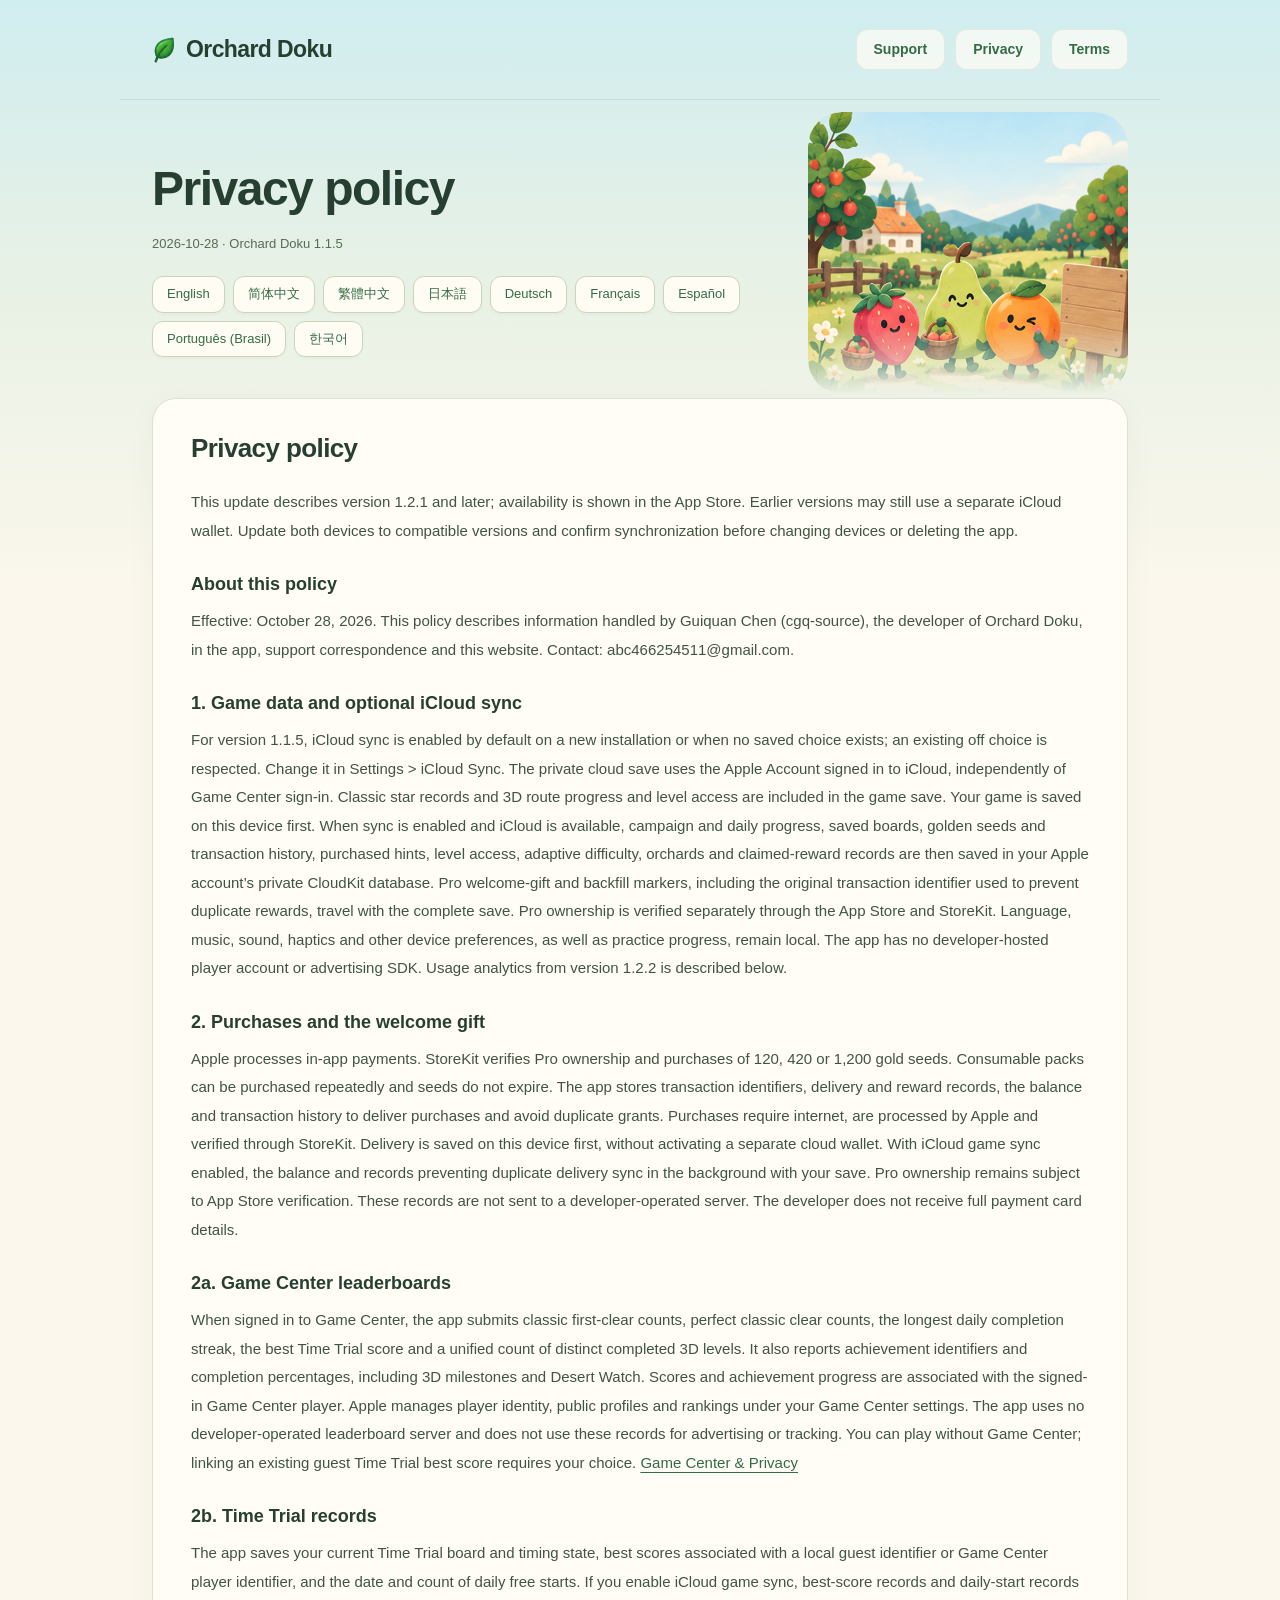
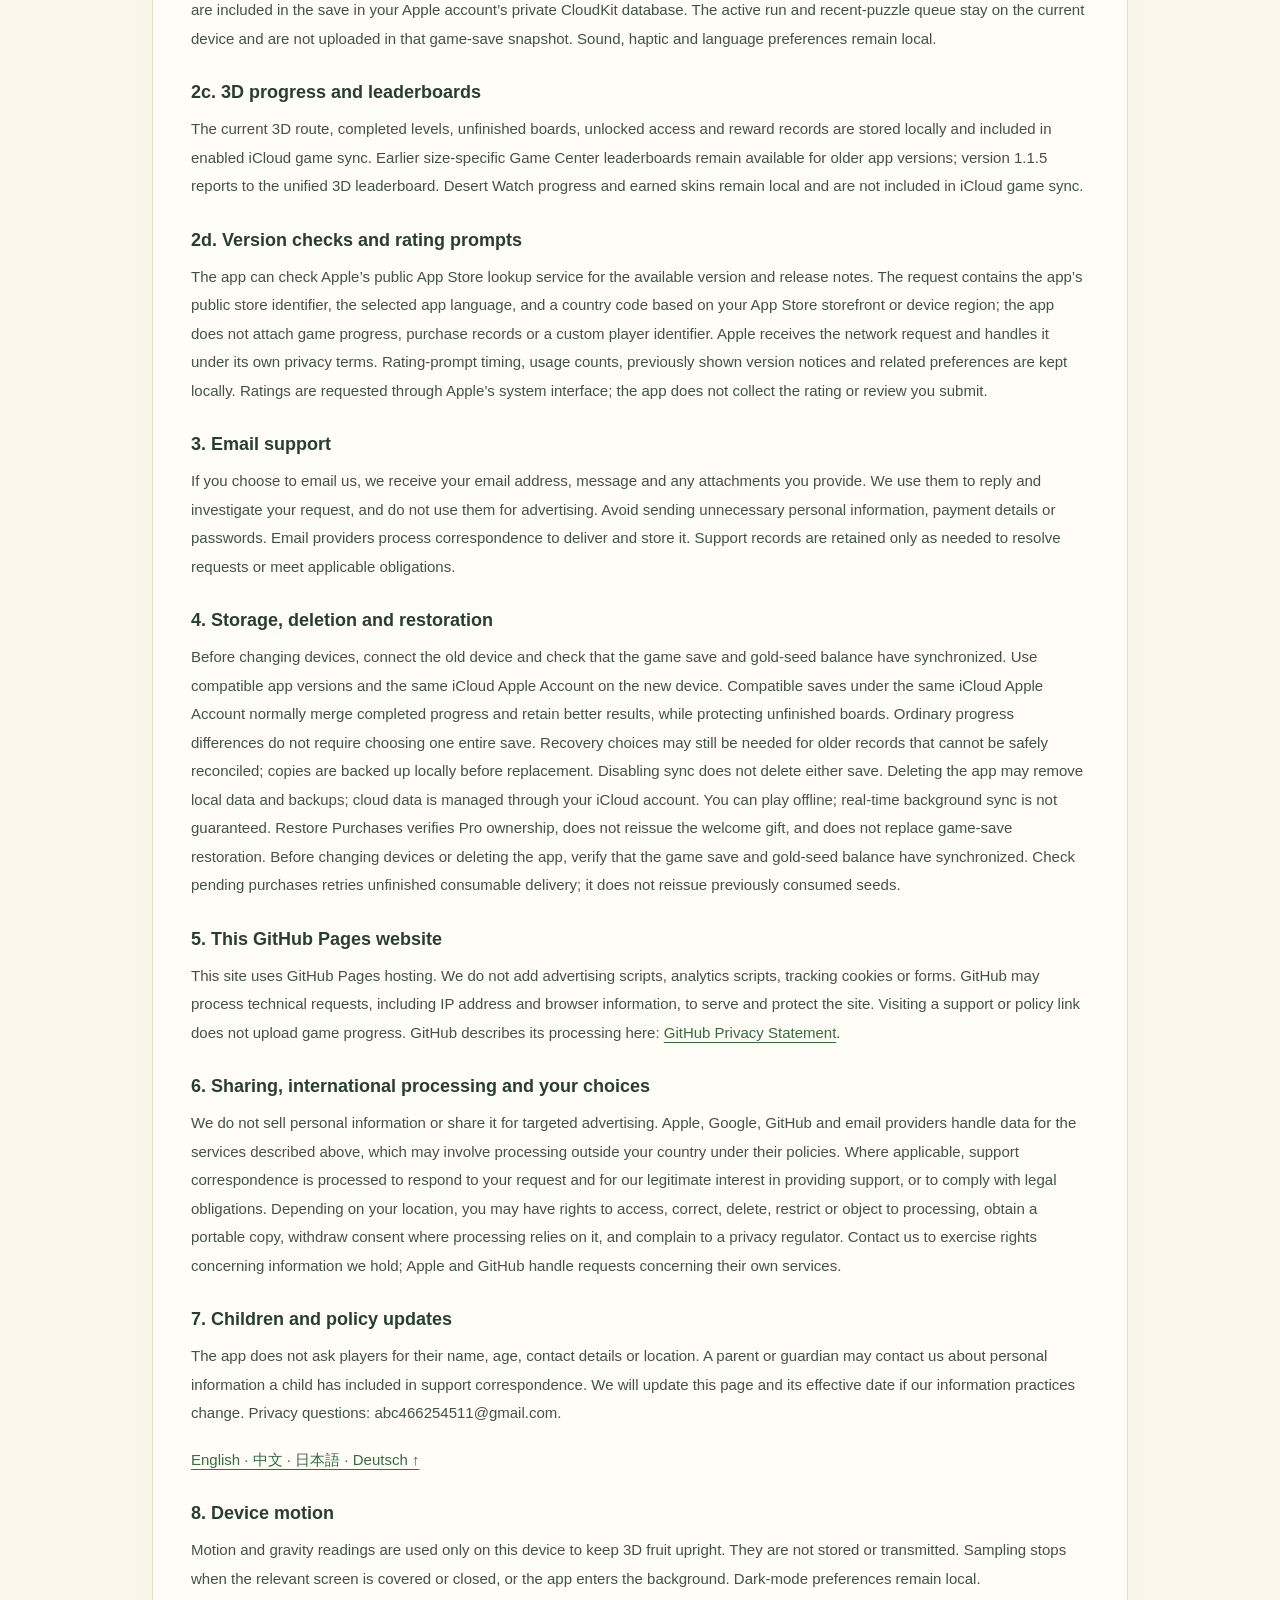
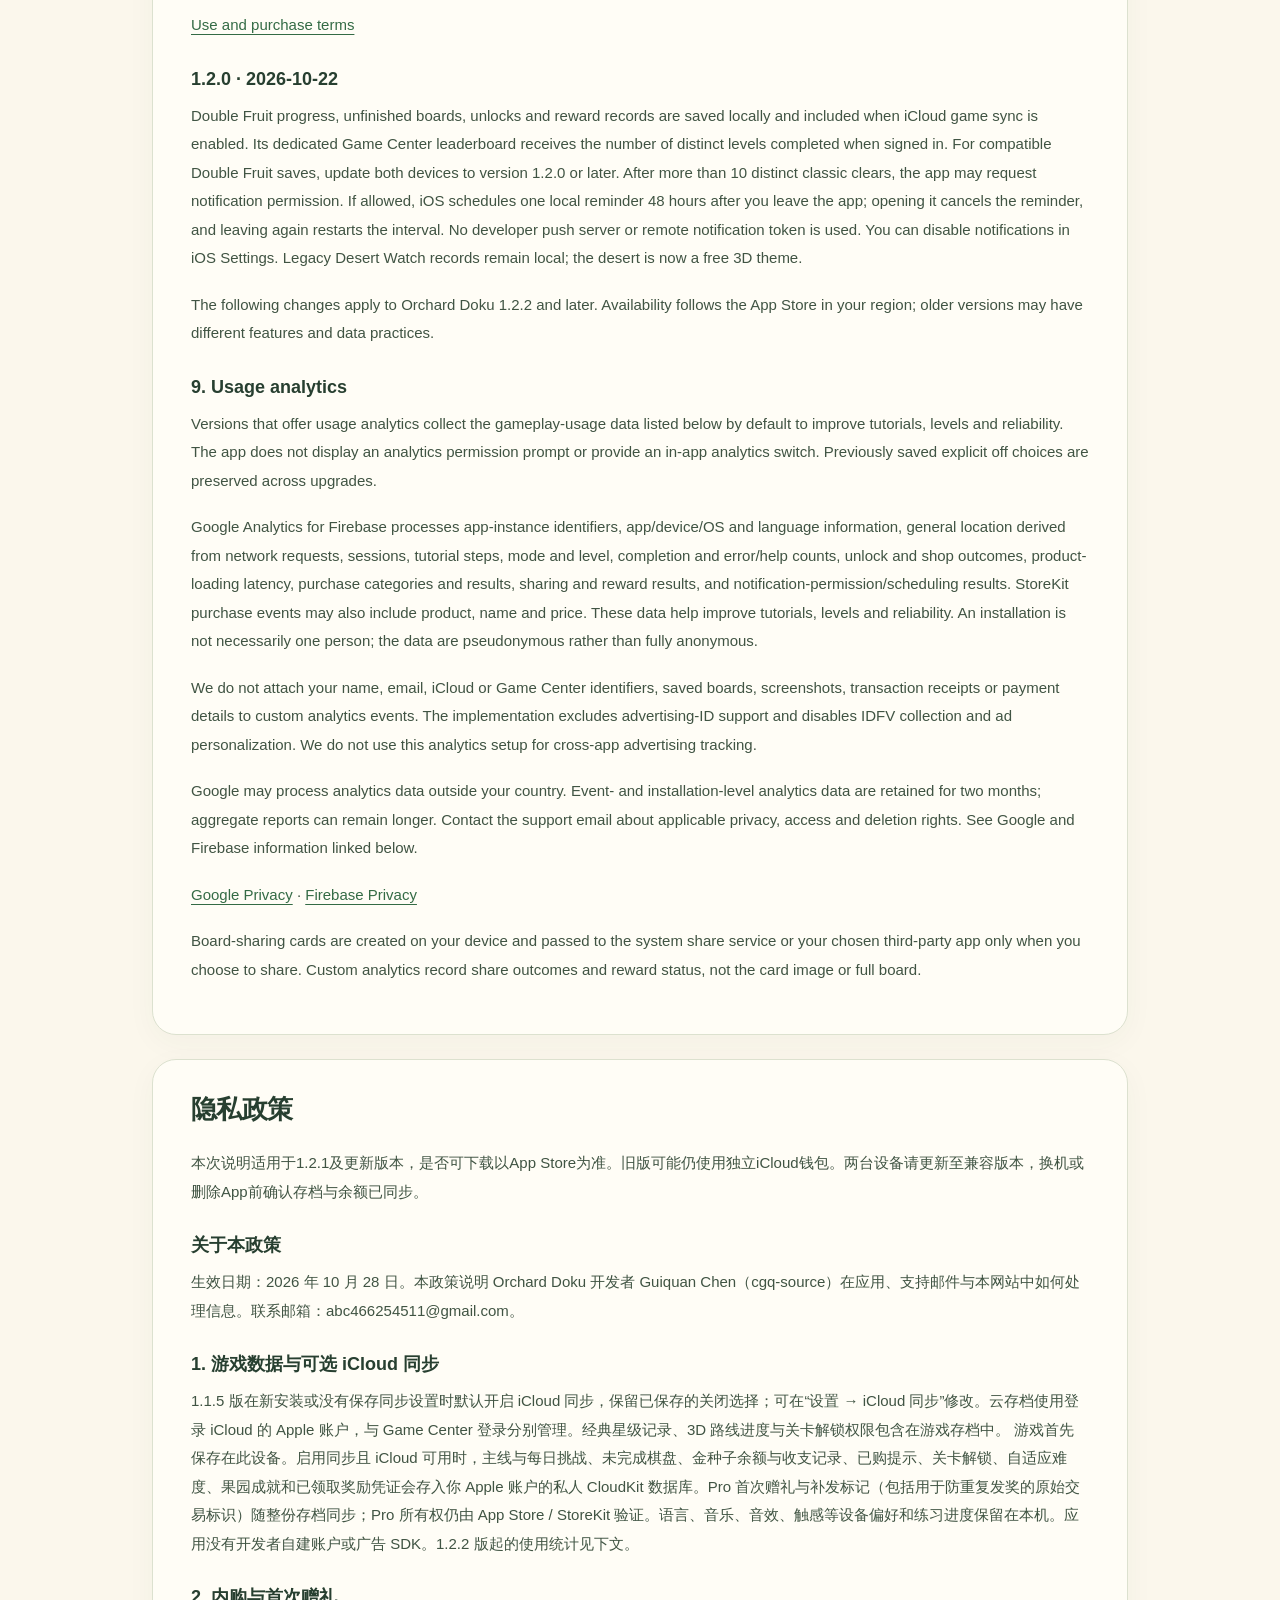
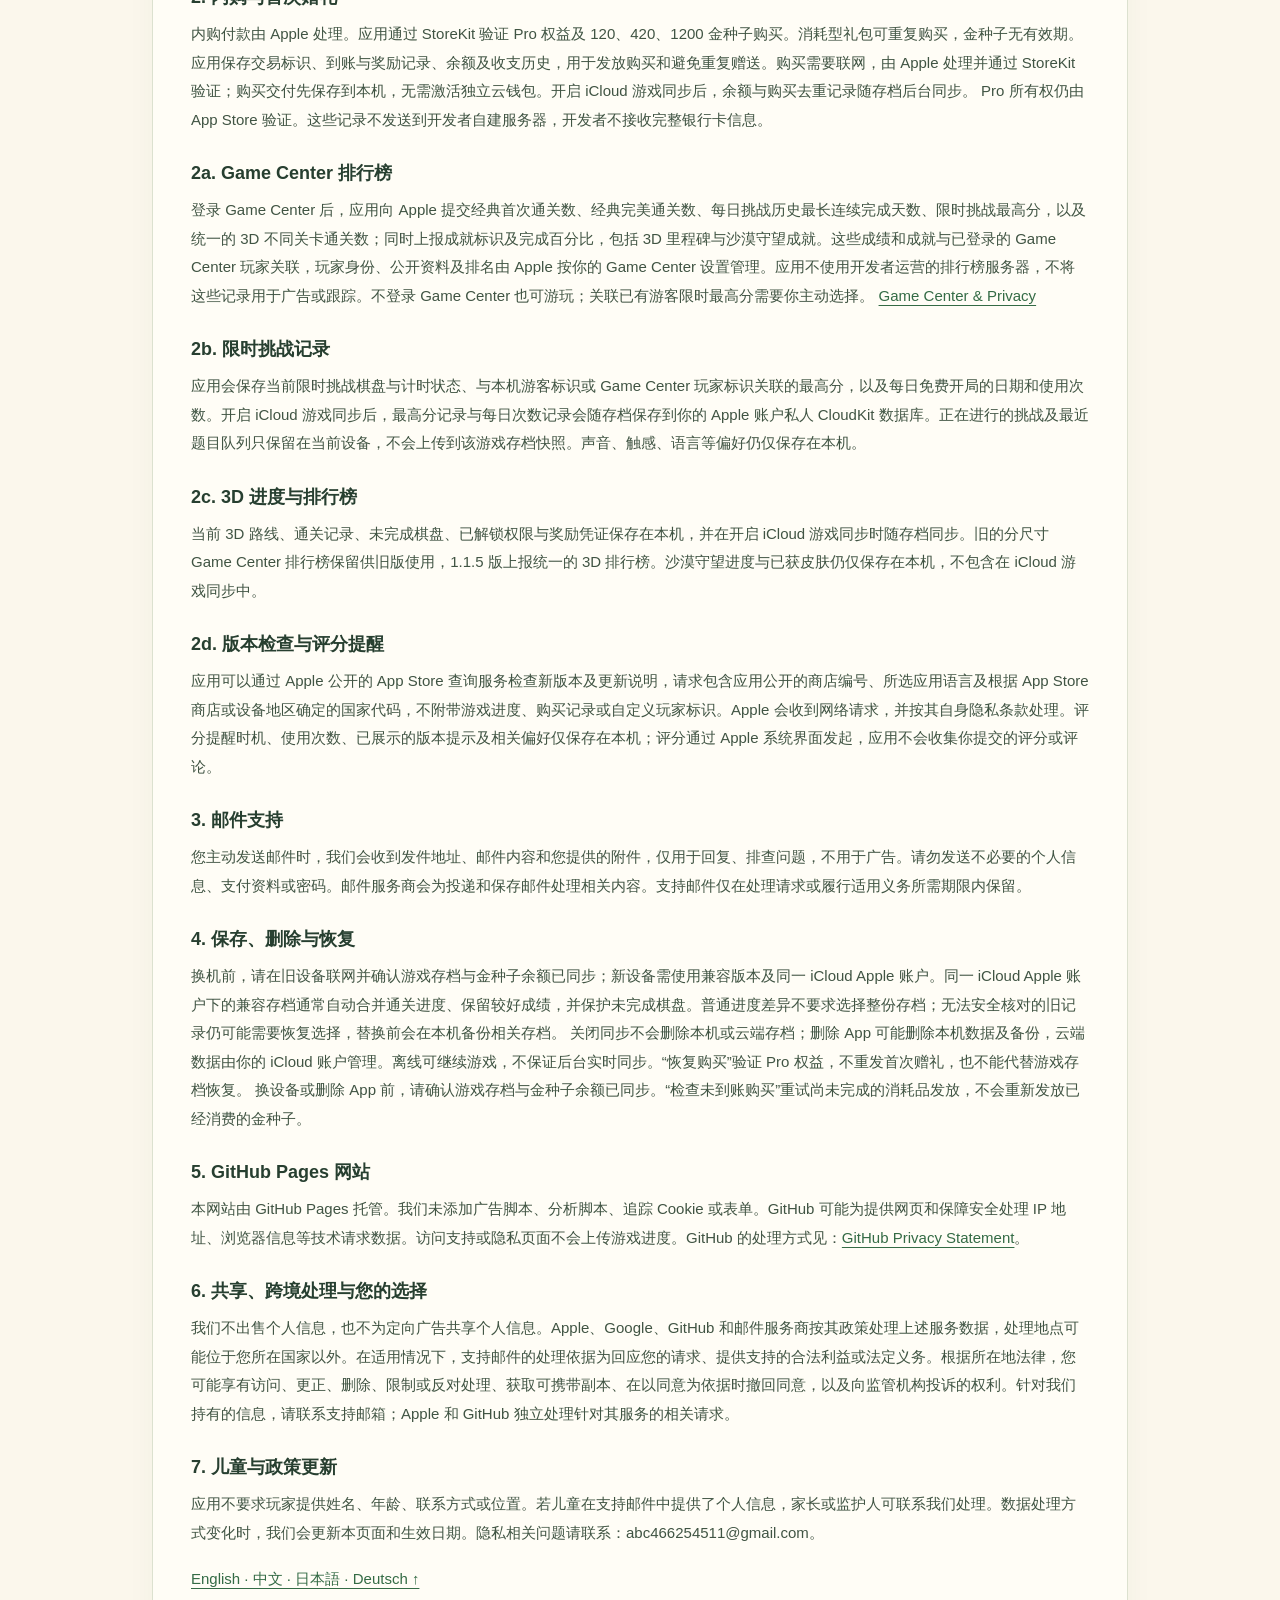
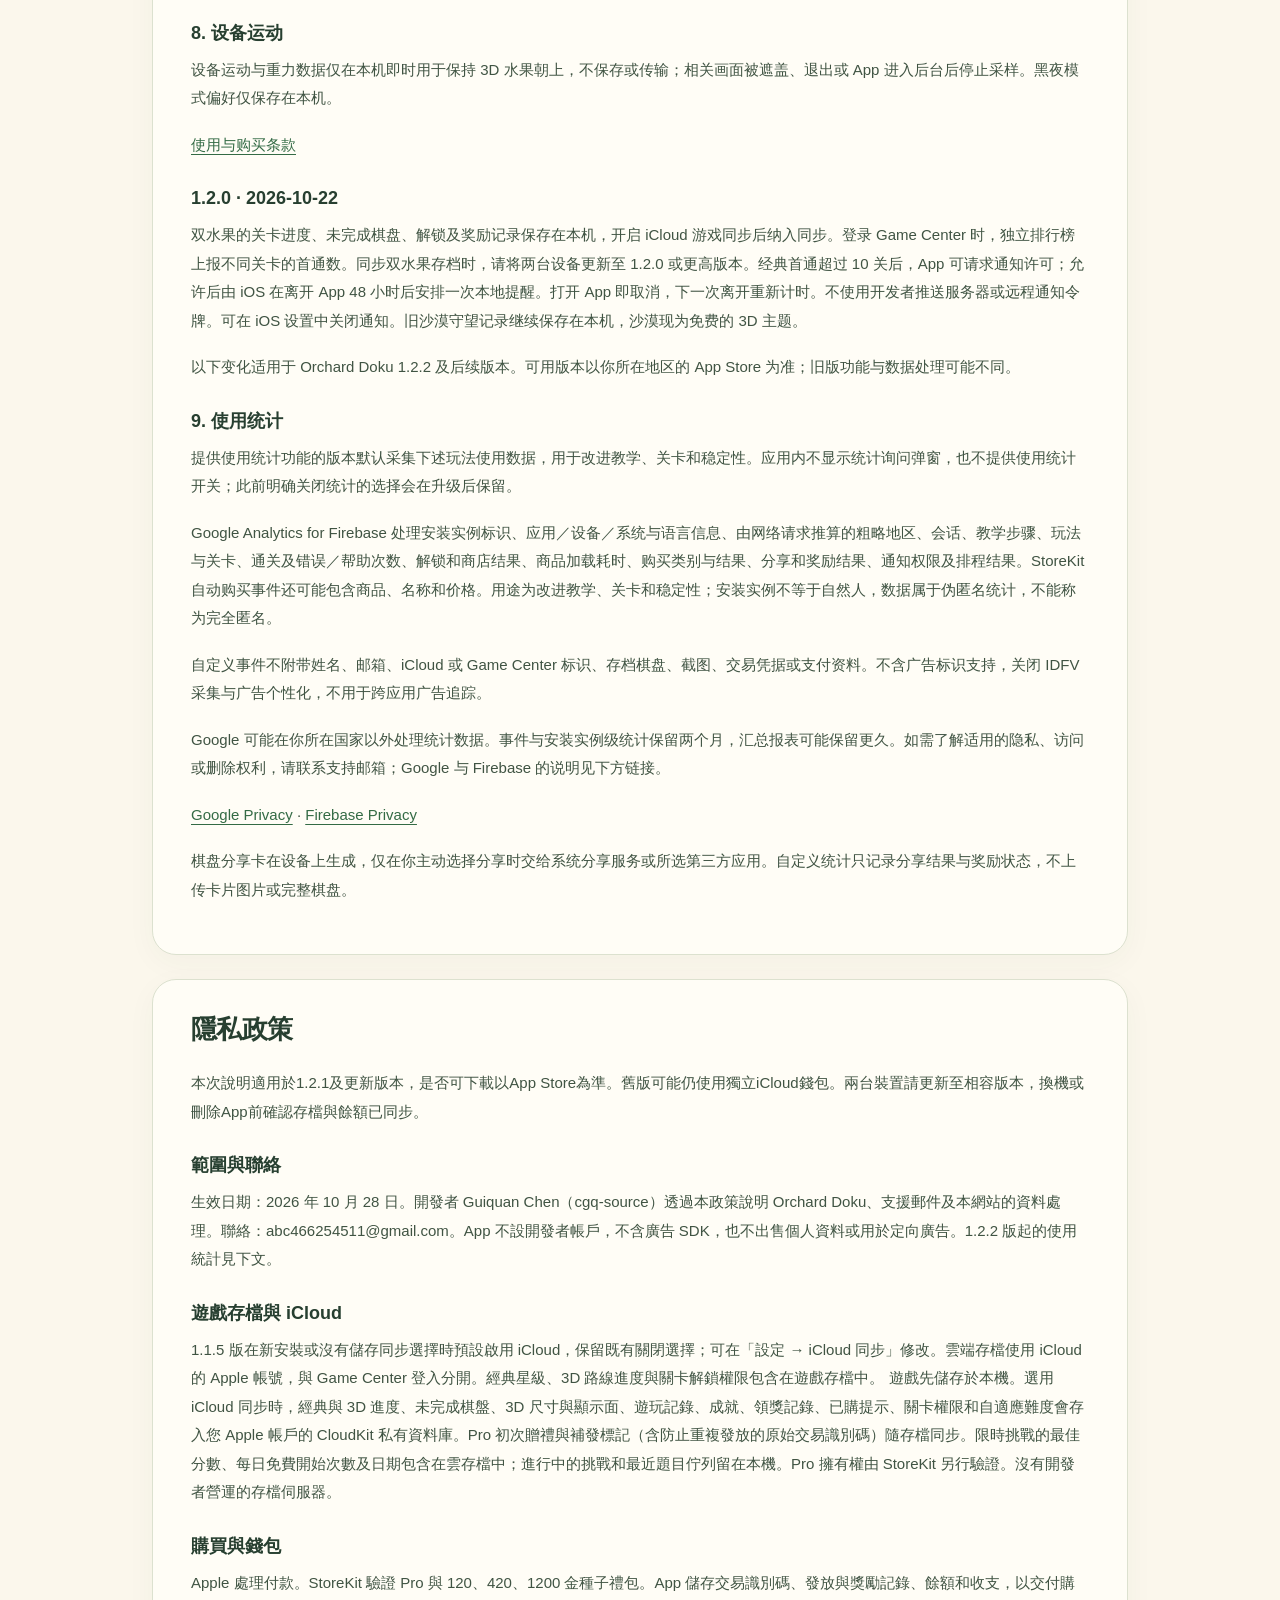
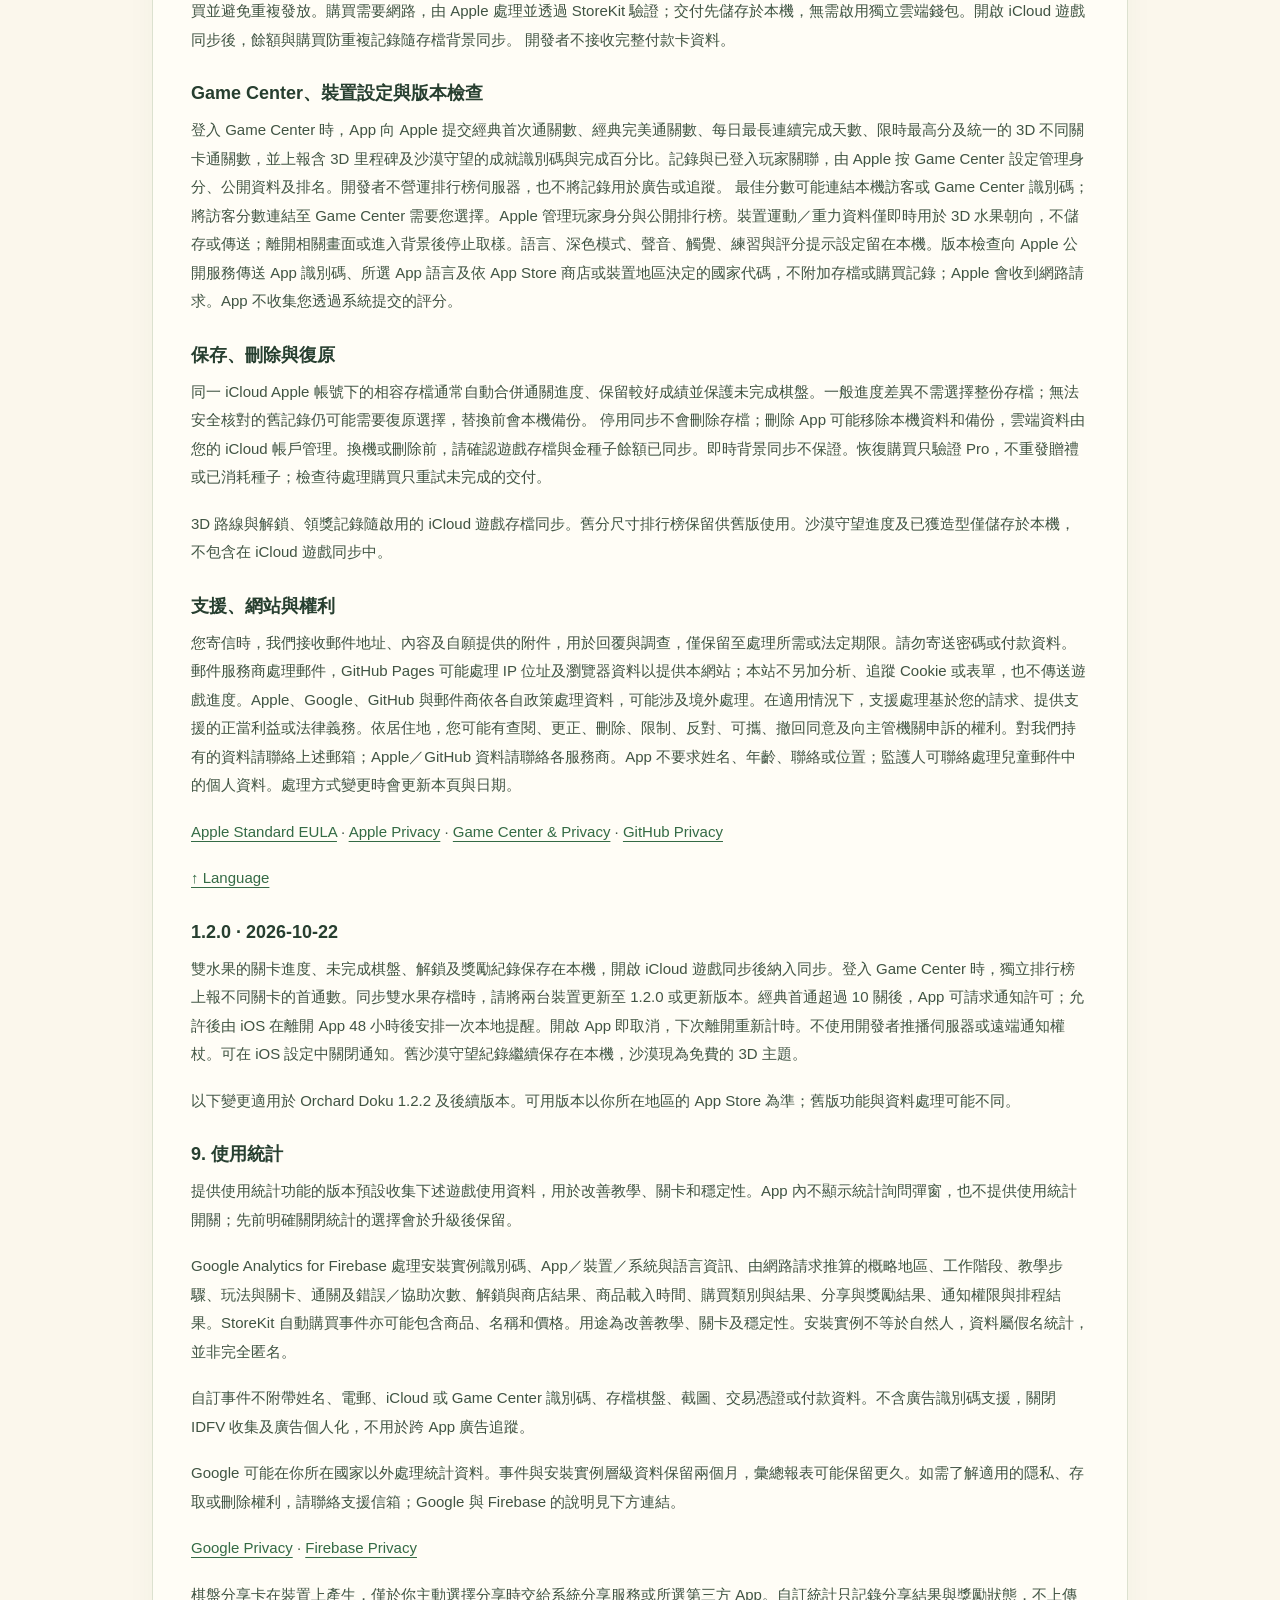
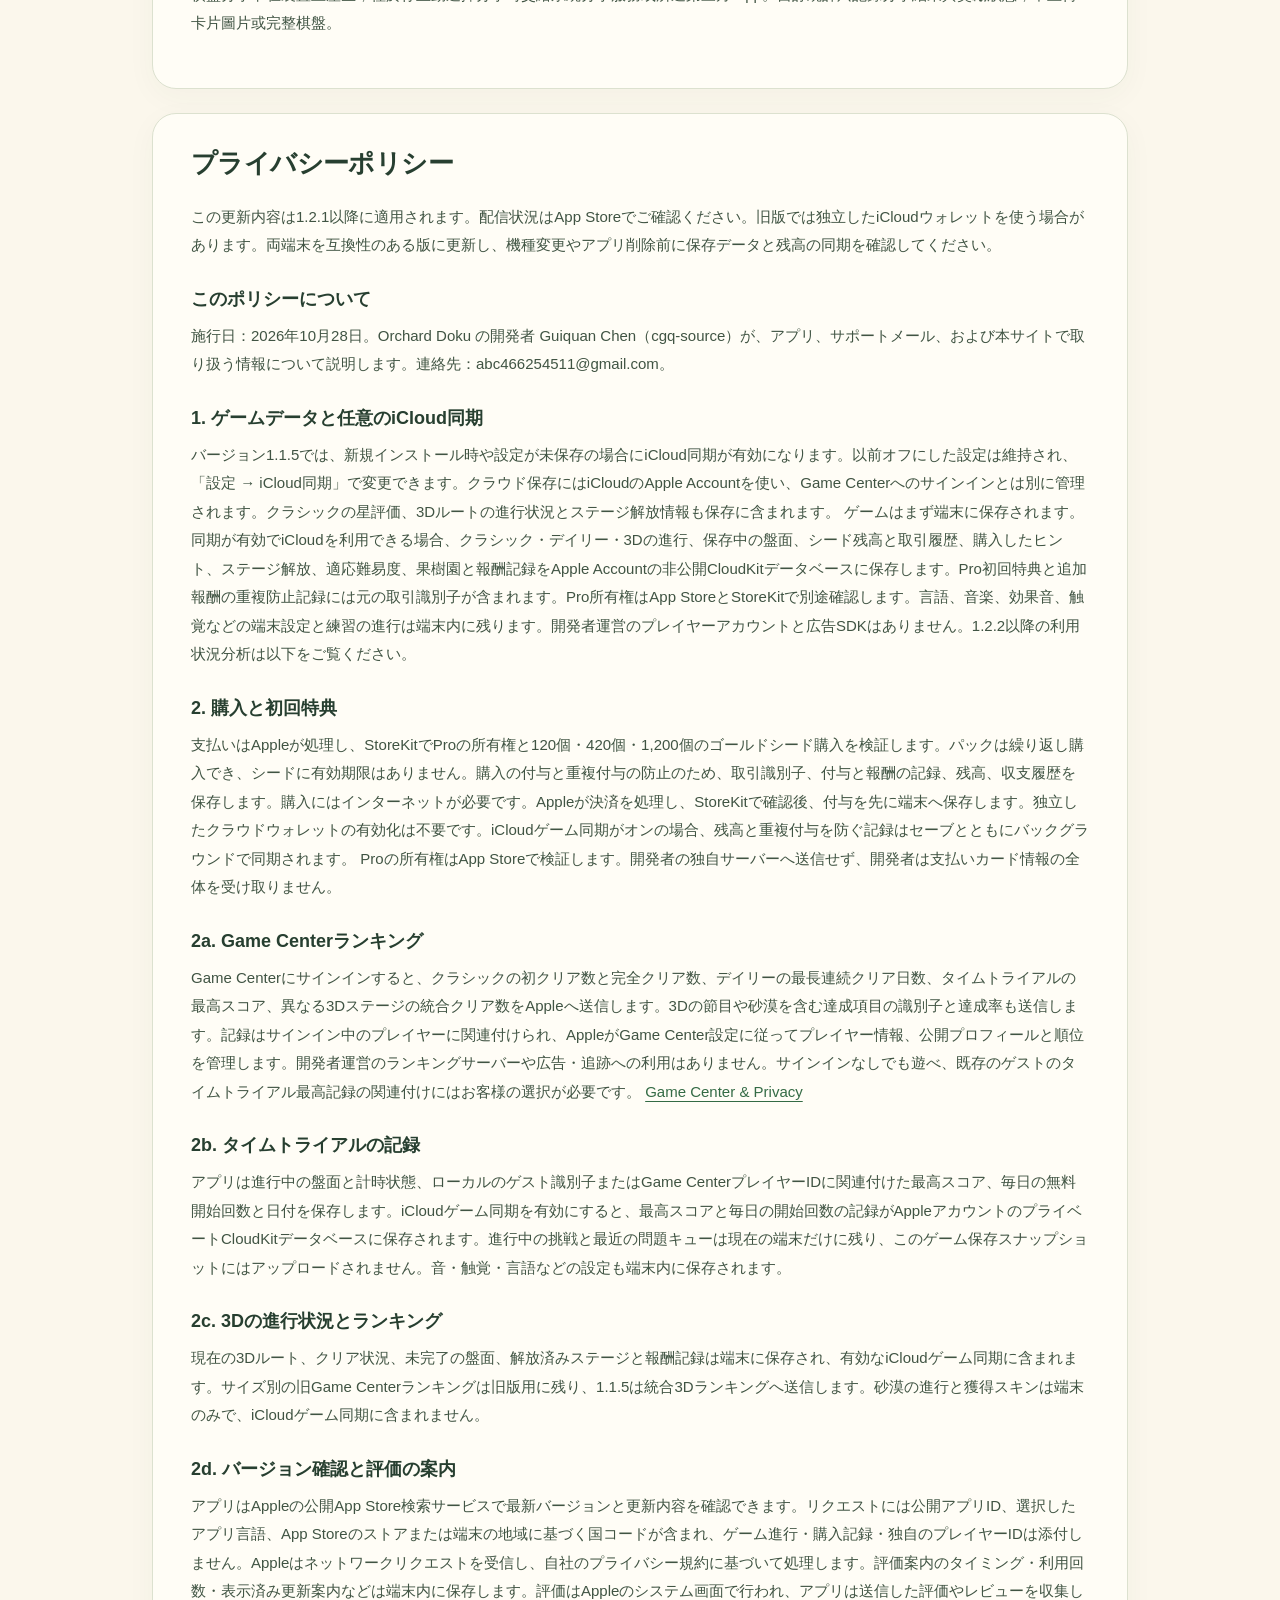
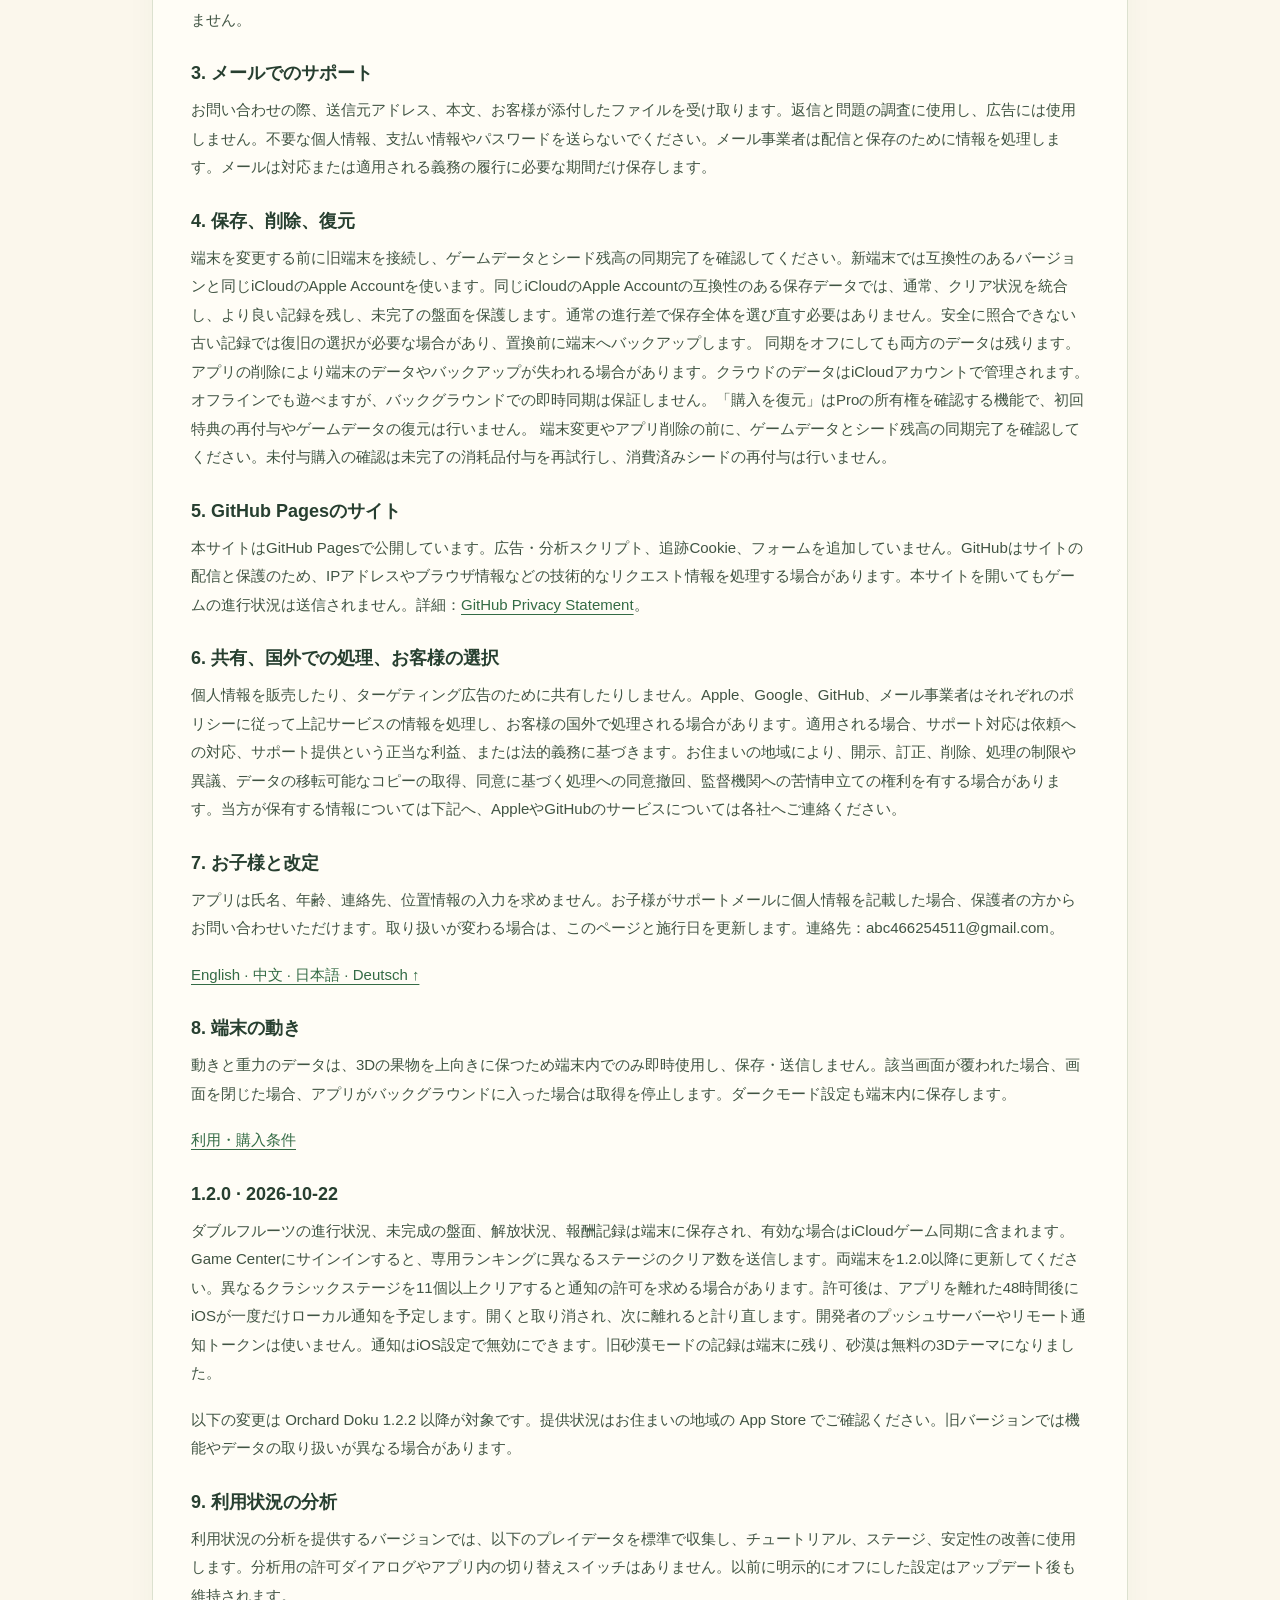
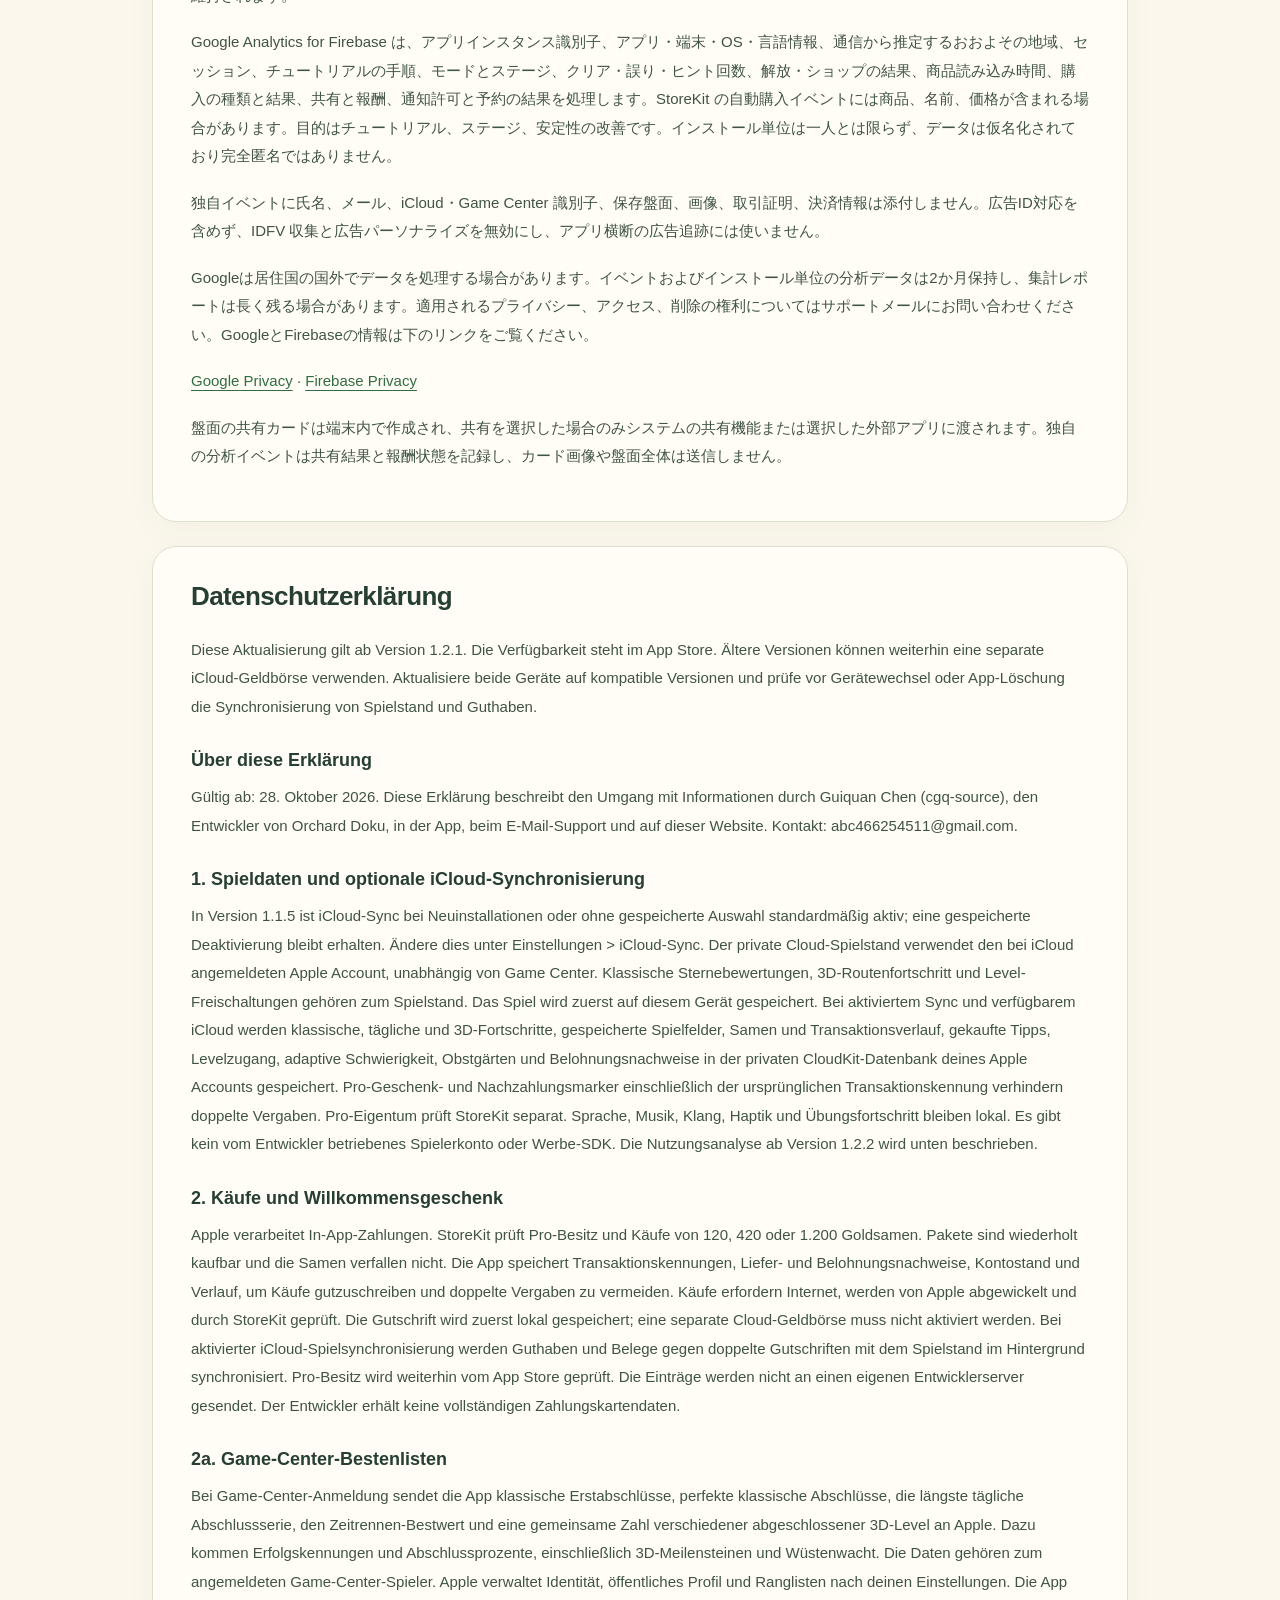
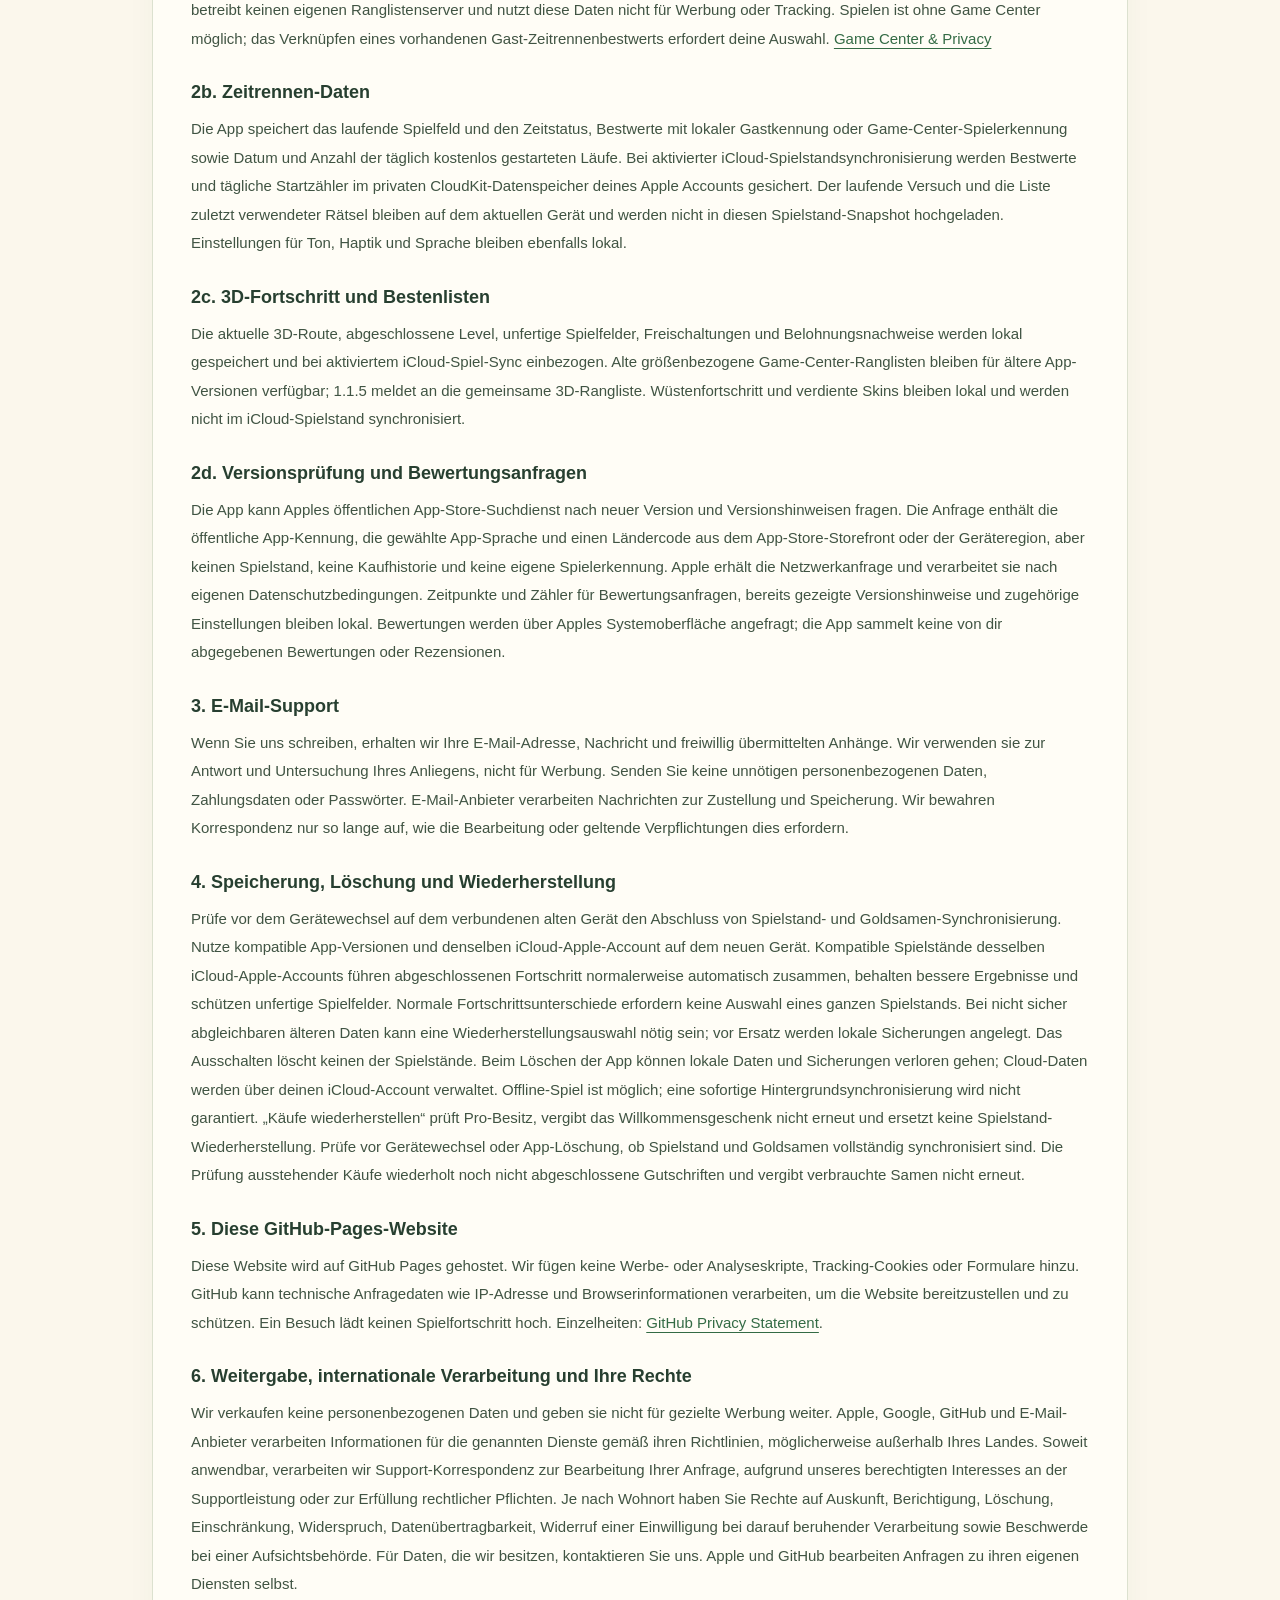
==== commit eee965c5: "Update Orchard Doku1.2.2 help, sharing and analytics privacy in nine languages" ====
--- a/privacy.html
+++ b/privacy.html
@@ -1,6 +1,6 @@
 <!doctype html>
-<html lang="en"><head><meta charset="utf-8"><meta name="viewport" content="width=device-width,initial-scale=1"><meta name="color-scheme" content="light"><meta name="description" content="Orchard Doku official support and privacy information."><title>Privacy policy · Orchard Doku</title><link rel="stylesheet" href="style.css"></head><body><header><a class="brand" href="index.html">Orchard Doku</a><nav aria-label="Main navigation"><a href="support.html">Support</a><a href="privacy.html">Privacy</a><a href="terms.html">Terms</a></nav></header><main><div class="page-intro"><h1>Privacy policy</h1><p class="meta">2026-10-24 · Orchard Doku 1.1.5</p><nav class="languages" id="languages" aria-label="Language"><a href="#english" lang="en">English</a><a href="#chinese" lang="zh-Hans">简体中文</a><a href="#traditional" lang="zh-Hant">繁體中文</a><a href="#japanese" lang="ja">日本語</a><a href="#german" lang="de">Deutsch</a><a href="#french" lang="fr">Français</a><a href="#spanish" lang="es">Español</a><a href="#portuguese" lang="pt-BR">Português (Brasil)</a><a href="#korean" lang="ko">한국어</a></nav></div><section id="english" lang="en"><h2>Privacy policy</h2><p>This update describes version 1.2.1 and later; availability is shown in the App Store. Earlier versions may still use a separate iCloud wallet. Update both devices to compatible versions and confirm synchronization before changing devices or deleting the app.</p><h3>About this policy</h3><p>Effective: October 24, 2026. This policy describes information handled by Guiquan Chen (cgq-source), the developer of Orchard Doku, in the app, support correspondence and this website. Contact: abc466254511@gmail.com.</p>
-<h3>1. Game data and optional iCloud sync</h3><p>For version 1.1.5, iCloud sync is enabled by default on a new installation or when no saved choice exists; an existing off choice is respected. Change it in Settings &gt; iCloud Sync. The private cloud save uses the Apple Account signed in to iCloud, independently of Game Center sign-in. Classic star records and 3D route progress and level access are included in the game save. Your game is saved on this device first. When sync is enabled and iCloud is available, campaign and daily progress, saved boards, golden seeds and transaction history, purchased hints, level access, adaptive difficulty, orchards and claimed-reward records are then saved in your Apple account’s private CloudKit database. Pro welcome-gift and backfill markers, including the original transaction identifier used to prevent duplicate rewards, travel with the complete save. Pro ownership is verified separately through the App Store and StoreKit. Language, music, sound, haptics and other device preferences, as well as practice progress, remain local. The app has no developer-hosted player account, advertising SDK or third-party behavioral analytics service.</p>
+<html lang="en"><head><meta charset="utf-8"><meta name="viewport" content="width=device-width,initial-scale=1"><meta name="color-scheme" content="light"><meta name="description" content="Orchard Doku official support and privacy information."><title>Privacy policy · Orchard Doku</title><link rel="stylesheet" href="style.css"></head><body><header><a class="brand" href="index.html">Orchard Doku</a><nav aria-label="Main navigation"><a href="support.html">Support</a><a href="privacy.html">Privacy</a><a href="terms.html">Terms</a></nav></header><main><div class="page-intro"><h1>Privacy policy</h1><p class="meta">2026-10-28 · Orchard Doku 1.1.5</p><nav class="languages" id="languages" aria-label="Language"><a href="#english" lang="en">English</a><a href="#chinese" lang="zh-Hans">简体中文</a><a href="#traditional" lang="zh-Hant">繁體中文</a><a href="#japanese" lang="ja">日本語</a><a href="#german" lang="de">Deutsch</a><a href="#french" lang="fr">Français</a><a href="#spanish" lang="es">Español</a><a href="#portuguese" lang="pt-BR">Português (Brasil)</a><a href="#korean" lang="ko">한국어</a></nav></div><section id="english" lang="en"><h2>Privacy policy</h2><p>This update describes version 1.2.1 and later; availability is shown in the App Store. Earlier versions may still use a separate iCloud wallet. Update both devices to compatible versions and confirm synchronization before changing devices or deleting the app.</p><h3>About this policy</h3><p>Effective: October 28, 2026. This policy describes information handled by Guiquan Chen (cgq-source), the developer of Orchard Doku, in the app, support correspondence and this website. Contact: abc466254511@gmail.com.</p>
+<h3>1. Game data and optional iCloud sync</h3><p>For version 1.1.5, iCloud sync is enabled by default on a new installation or when no saved choice exists; an existing off choice is respected. Change it in Settings &gt; iCloud Sync. The private cloud save uses the Apple Account signed in to iCloud, independently of Game Center sign-in. Classic star records and 3D route progress and level access are included in the game save. Your game is saved on this device first. When sync is enabled and iCloud is available, campaign and daily progress, saved boards, golden seeds and transaction history, purchased hints, level access, adaptive difficulty, orchards and claimed-reward records are then saved in your Apple account’s private CloudKit database. Pro welcome-gift and backfill markers, including the original transaction identifier used to prevent duplicate rewards, travel with the complete save. Pro ownership is verified separately through the App Store and StoreKit. Language, music, sound, haptics and other device preferences, as well as practice progress, remain local. The app has no developer-hosted player account or advertising SDK. Usage analytics from version 1.2.2 is described below.</p>
 <h3>2. Purchases and the welcome gift</h3><p>Apple processes in-app payments. StoreKit verifies Pro ownership and purchases of 120, 420 or 1,200 gold seeds. Consumable packs can be purchased repeatedly and seeds do not expire. The app stores transaction identifiers, delivery and reward records, the balance and transaction history to deliver purchases and avoid duplicate grants. Purchases require internet, are processed by Apple and verified through StoreKit. Delivery is saved on this device first, without activating a separate cloud wallet. With iCloud game sync enabled, the balance and records preventing duplicate delivery sync in the background with your save. Pro ownership remains subject to App Store verification. These records are not sent to a developer-operated server. The developer does not receive full payment card details.</p>
 <h3>2a. Game Center leaderboards</h3><p>When signed in to Game Center, the app submits classic first-clear counts, perfect classic clear counts, the longest daily completion streak, the best Time Trial score and a unified count of distinct completed 3D levels. It also reports achievement identifiers and completion percentages, including 3D milestones and Desert Watch. Scores and achievement progress are associated with the signed-in Game Center player. Apple manages player identity, public profiles and rankings under your Game Center settings. The app uses no developer-operated leaderboard server and does not use these records for advertising or tracking. You can play without Game Center; linking an existing guest Time Trial best score requires your choice. <a href="https://www.apple.com/legal/privacy/data/en/game-center/">Game Center &amp; Privacy</a></p>
 <h3>2b. Time Trial records</h3><p>The app saves your current Time Trial board and timing state, best scores associated with a local guest identifier or Game Center player identifier, and the date and count of daily free starts. If you enable iCloud game sync, best-score records and daily-start records are included in the save in your Apple account’s private CloudKit database. The active run and recent-puzzle queue stay on the current device and are not uploaded in that game-save snapshot. Sound, haptic and language preferences remain local.</p>
@@ -9,10 +9,10 @@
 <h3>3. Email support</h3><p>If you choose to email us, we receive your email address, message and any attachments you provide. We use them to reply and investigate your request, and do not use them for advertising. Avoid sending unnecessary personal information, payment details or passwords. Email providers process correspondence to deliver and store it. Support records are retained only as needed to resolve requests or meet applicable obligations.</p>
 <h3>4. Storage, deletion and restoration</h3><p>Before changing devices, connect the old device and check that the game save and gold-seed balance have synchronized. Use compatible app versions and the same iCloud Apple Account on the new device. Compatible saves under the same iCloud Apple Account normally merge completed progress and retain better results, while protecting unfinished boards. Ordinary progress differences do not require choosing one entire save. Recovery choices may still be needed for older records that cannot be safely reconciled; copies are backed up locally before replacement. Disabling sync does not delete either save. Deleting the app may remove local data and backups; cloud data is managed through your iCloud account. You can play offline; real-time background sync is not guaranteed. Restore Purchases verifies Pro ownership, does not reissue the welcome gift, and does not replace game-save restoration. Before changing devices or deleting the app, verify that the game save and gold-seed balance have synchronized. Check pending purchases retries unfinished consumable delivery; it does not reissue previously consumed seeds.</p>
 <h3>5. This GitHub Pages website</h3><p>This site uses GitHub Pages hosting. We do not add advertising scripts, analytics scripts, tracking cookies or forms. GitHub may process technical requests, including IP address and browser information, to serve and protect the site. Visiting a support or policy link does not upload game progress. GitHub describes its processing here: <a href="https://docs.github.com/en/site-policy/privacy-policies/github-general-privacy-statement">GitHub Privacy Statement</a>.</p>
-<h3>6. Sharing, international processing and your choices</h3><p>We do not sell personal information or share it for targeted advertising. Apple, GitHub and email providers handle data for the services described above, which may involve processing outside your country under their policies. Where applicable, support correspondence is processed to respond to your request and for our legitimate interest in providing support, or to comply with legal obligations. Depending on your location, you may have rights to access, correct, delete, restrict or object to processing, obtain a portable copy, withdraw consent where processing relies on it, and complain to a privacy regulator. Contact us to exercise rights concerning information we hold; Apple and GitHub handle requests concerning their own services.</p>
+<h3>6. Sharing, international processing and your choices</h3><p>We do not sell personal information or share it for targeted advertising. Apple, Google, GitHub and email providers handle data for the services described above, which may involve processing outside your country under their policies. Where applicable, support correspondence is processed to respond to your request and for our legitimate interest in providing support, or to comply with legal obligations. Depending on your location, you may have rights to access, correct, delete, restrict or object to processing, obtain a portable copy, withdraw consent where processing relies on it, and complain to a privacy regulator. Contact us to exercise rights concerning information we hold; Apple and GitHub handle requests concerning their own services.</p>
 <h3>7. Children and policy updates</h3><p>The app does not ask players for their name, age, contact details or location. A parent or guardian may contact us about personal information a child has included in support correspondence. We will update this page and its effective date if our information practices change. Privacy questions: abc466254511@gmail.com.</p>
-<p><a href="#languages">English · 中文 · 日本語 · Deutsch ↑</a></p><h3>8. Device motion</h3><p>Motion and gravity readings are used only on this device to keep 3D fruit upright. They are not stored or transmitted. Sampling stops when the relevant screen is covered or closed, or the app enters the background. Dark-mode preferences remain local.</p><p><a href="terms.html#english">Use and purchase terms</a></p><h3>1.2.0 · 2026-10-22</h3><p>Double Fruit progress, unfinished boards, unlocks and reward records are saved locally and included when iCloud game sync is enabled. Its dedicated Game Center leaderboard receives the number of distinct levels completed when signed in. For compatible Double Fruit saves, update both devices to version 1.2.0 or later. After more than 10 distinct classic clears, the app may request notification permission. If allowed, iOS schedules one local reminder 48 hours after you leave the app; opening it cancels the reminder, and leaving again restarts the interval. No developer push server or remote notification token is used. You can disable notifications in iOS Settings. Legacy Desert Watch records remain local; the desert is now a free 3D theme.</p></section><section id="chinese" lang="zh-Hans"><h2>隐私政策</h2><p>本次说明适用于1.2.1及更新版本，是否可下载以App Store为准。旧版可能仍使用独立iCloud钱包。两台设备请更新至兼容版本，换机或删除App前确认存档与余额已同步。</p><h3>关于本政策</h3><p>生效日期：2026 年 10 月 24 日。本政策说明 Orchard Doku 开发者 Guiquan Chen（cgq-source）在应用、支持邮件与本网站中如何处理信息。联系邮箱：abc466254511@gmail.com。</p>
-<h3>1. 游戏数据与可选 iCloud 同步</h3><p>1.1.5 版在新安装或没有保存同步设置时默认开启 iCloud 同步，保留已保存的关闭选择；可在“设置 → iCloud 同步”修改。云存档使用登录 iCloud 的 Apple 账户，与 Game Center 登录分别管理。经典星级记录、3D 路线进度与关卡解锁权限包含在游戏存档中。 游戏首先保存在此设备。启用同步且 iCloud 可用时，主线与每日挑战、未完成棋盘、金种子余额与收支记录、已购提示、关卡解锁、自适应难度、果园成就和已领取奖励凭证会存入你 Apple 账户的私人 CloudKit 数据库。Pro 首次赠礼与补发标记（包括用于防重复发奖的原始交易标识）随整份存档同步；Pro 所有权仍由 App Store / StoreKit 验证。语言、音乐、音效、触感等设备偏好和练习进度保留在本机。应用没有开发者自建账户、广告 SDK 或第三方行为分析服务。</p>
+<p><a href="#languages">English · 中文 · 日本語 · Deutsch ↑</a></p><h3>8. Device motion</h3><p>Motion and gravity readings are used only on this device to keep 3D fruit upright. They are not stored or transmitted. Sampling stops when the relevant screen is covered or closed, or the app enters the background. Dark-mode preferences remain local.</p><p><a href="terms.html#english">Use and purchase terms</a></p><h3>1.2.0 · 2026-10-22</h3><p>Double Fruit progress, unfinished boards, unlocks and reward records are saved locally and included when iCloud game sync is enabled. Its dedicated Game Center leaderboard receives the number of distinct levels completed when signed in. For compatible Double Fruit saves, update both devices to version 1.2.0 or later. After more than 10 distinct classic clears, the app may request notification permission. If allowed, iOS schedules one local reminder 48 hours after you leave the app; opening it cancels the reminder, and leaving again restarts the interval. No developer push server or remote notification token is used. You can disable notifications in iOS Settings. Legacy Desert Watch records remain local; the desert is now a free 3D theme.</p><p>The following changes apply to Orchard Doku 1.2.2 and later. Availability follows the App Store in your region; older versions may have different features and data practices.</p><h3>9. Usage analytics</h3><p>Versions that offer usage analytics collect the gameplay-usage data listed below by default to improve tutorials, levels and reliability. The app does not display an analytics permission prompt or provide an in-app analytics switch. Previously saved explicit off choices are preserved across upgrades.</p><p>Google Analytics for Firebase processes app-instance identifiers, app/device/OS and language information, general location derived from network requests, sessions, tutorial steps, mode and level, completion and error/help counts, unlock and shop outcomes, product-loading latency, purchase categories and results, sharing and reward results, and notification-permission/scheduling results. StoreKit purchase events may also include product, name and price. These data help improve tutorials, levels and reliability. An installation is not necessarily one person; the data are pseudonymous rather than fully anonymous.</p><p>We do not attach your name, email, iCloud or Game Center identifiers, saved boards, screenshots, transaction receipts or payment details to custom analytics events. The implementation excludes advertising-ID support and disables IDFV collection and ad personalization. We do not use this analytics setup for cross-app advertising tracking.</p><p>Google may process analytics data outside your country. Event- and installation-level analytics data are retained for two months; aggregate reports can remain longer. Contact the support email about applicable privacy, access and deletion rights. See Google and Firebase information linked below.</p><p><a href="https://policies.google.com/privacy">Google Privacy</a> · <a href="https://firebase.google.com/support/privacy">Firebase Privacy</a></p><p>Board-sharing cards are created on your device and passed to the system share service or your chosen third-party app only when you choose to share. Custom analytics record share outcomes and reward status, not the card image or full board.</p></section><section id="chinese" lang="zh-Hans"><h2>隐私政策</h2><p>本次说明适用于1.2.1及更新版本，是否可下载以App Store为准。旧版可能仍使用独立iCloud钱包。两台设备请更新至兼容版本，换机或删除App前确认存档与余额已同步。</p><h3>关于本政策</h3><p>生效日期：2026 年 10 月 28 日。本政策说明 Orchard Doku 开发者 Guiquan Chen（cgq-source）在应用、支持邮件与本网站中如何处理信息。联系邮箱：abc466254511@gmail.com。</p>
+<h3>1. 游戏数据与可选 iCloud 同步</h3><p>1.1.5 版在新安装或没有保存同步设置时默认开启 iCloud 同步，保留已保存的关闭选择；可在“设置 → iCloud 同步”修改。云存档使用登录 iCloud 的 Apple 账户，与 Game Center 登录分别管理。经典星级记录、3D 路线进度与关卡解锁权限包含在游戏存档中。 游戏首先保存在此设备。启用同步且 iCloud 可用时，主线与每日挑战、未完成棋盘、金种子余额与收支记录、已购提示、关卡解锁、自适应难度、果园成就和已领取奖励凭证会存入你 Apple 账户的私人 CloudKit 数据库。Pro 首次赠礼与补发标记（包括用于防重复发奖的原始交易标识）随整份存档同步；Pro 所有权仍由 App Store / StoreKit 验证。语言、音乐、音效、触感等设备偏好和练习进度保留在本机。应用没有开发者自建账户或广告 SDK。1.2.2 版起的使用统计见下文。</p>
 <h3>2. 内购与首次赠礼</h3><p>内购付款由 Apple 处理。应用通过 StoreKit 验证 Pro 权益及 120、420、1200 金种子购买。消耗型礼包可重复购买，金种子无有效期。应用保存交易标识、到账与奖励记录、余额及收支历史，用于发放购买和避免重复赠送。购买需要联网，由 Apple 处理并通过 StoreKit 验证；购买交付先保存到本机，无需激活独立云钱包。开启 iCloud 游戏同步后，余额与购买去重记录随存档后台同步。 Pro 所有权仍由 App Store 验证。这些记录不发送到开发者自建服务器，开发者不接收完整银行卡信息。</p>
 <h3>2a. Game Center 排行榜</h3><p>登录 Game Center 后，应用向 Apple 提交经典首次通关数、经典完美通关数、每日挑战历史最长连续完成天数、限时挑战最高分，以及统一的 3D 不同关卡通关数；同时上报成就标识及完成百分比，包括 3D 里程碑与沙漠守望成就。这些成绩和成就与已登录的 Game Center 玩家关联，玩家身份、公开资料及排名由 Apple 按你的 Game Center 设置管理。应用不使用开发者运营的排行榜服务器，不将这些记录用于广告或跟踪。不登录 Game Center 也可游玩；关联已有游客限时最高分需要你主动选择。 <a href="https://www.apple.com/legal/privacy/data/en/game-center/">Game Center &amp; Privacy</a></p>
 <h3>2b. 限时挑战记录</h3><p>应用会保存当前限时挑战棋盘与计时状态、与本机游客标识或 Game Center 玩家标识关联的最高分，以及每日免费开局的日期和使用次数。开启 iCloud 游戏同步后，最高分记录与每日次数记录会随存档保存到你的 Apple 账户私人 CloudKit 数据库。正在进行的挑战及最近题目队列只保留在当前设备，不会上传到该游戏存档快照。声音、触感、语言等偏好仍仅保存在本机。</p>
@@ -21,10 +21,10 @@
 <h3>3. 邮件支持</h3><p>您主动发送邮件时，我们会收到发件地址、邮件内容和您提供的附件，仅用于回复、排查问题，不用于广告。请勿发送不必要的个人信息、支付资料或密码。邮件服务商会为投递和保存邮件处理相关内容。支持邮件仅在处理请求或履行适用义务所需期限内保留。</p>
 <h3>4. 保存、删除与恢复</h3><p>换机前，请在旧设备联网并确认游戏存档与金种子余额已同步；新设备需使用兼容版本及同一 iCloud Apple 账户。同一 iCloud Apple 账户下的兼容存档通常自动合并通关进度、保留较好成绩，并保护未完成棋盘。普通进度差异不要求选择整份存档；无法安全核对的旧记录仍可能需要恢复选择，替换前会在本机备份相关存档。 关闭同步不会删除本机或云端存档；删除 App 可能删除本机数据及备份，云端数据由你的 iCloud 账户管理。离线可继续游戏，不保证后台实时同步。“恢复购买”验证 Pro 权益，不重发首次赠礼，也不能代替游戏存档恢复。 换设备或删除 App 前，请确认游戏存档与金种子余额已同步。“检查未到账购买”重试尚未完成的消耗品发放，不会重新发放已经消费的金种子。</p>
 <h3>5. GitHub Pages 网站</h3><p>本网站由 GitHub Pages 托管。我们未添加广告脚本、分析脚本、追踪 Cookie 或表单。GitHub 可能为提供网页和保障安全处理 IP 地址、浏览器信息等技术请求数据。访问支持或隐私页面不会上传游戏进度。GitHub 的处理方式见：<a href="https://docs.github.com/en/site-policy/privacy-policies/github-general-privacy-statement">GitHub Privacy Statement</a>。</p>
-<h3>6. 共享、跨境处理与您的选择</h3><p>我们不出售个人信息，也不为定向广告共享个人信息。Apple、GitHub 和邮件服务商按其政策处理上述服务数据，处理地点可能位于您所在国家以外。在适用情况下，支持邮件的处理依据为回应您的请求、提供支持的合法利益或法定义务。根据所在地法律，您可能享有访问、更正、删除、限制或反对处理、获取可携带副本、在以同意为依据时撤回同意，以及向监管机构投诉的权利。针对我们持有的信息，请联系支持邮箱；Apple 和 GitHub 独立处理针对其服务的相关请求。</p>
+<h3>6. 共享、跨境处理与您的选择</h3><p>我们不出售个人信息，也不为定向广告共享个人信息。Apple、Google、GitHub 和邮件服务商按其政策处理上述服务数据，处理地点可能位于您所在国家以外。在适用情况下，支持邮件的处理依据为回应您的请求、提供支持的合法利益或法定义务。根据所在地法律，您可能享有访问、更正、删除、限制或反对处理、获取可携带副本、在以同意为依据时撤回同意，以及向监管机构投诉的权利。针对我们持有的信息，请联系支持邮箱；Apple 和 GitHub 独立处理针对其服务的相关请求。</p>
 <h3>7. 儿童与政策更新</h3><p>应用不要求玩家提供姓名、年龄、联系方式或位置。若儿童在支持邮件中提供了个人信息，家长或监护人可联系我们处理。数据处理方式变化时，我们会更新本页面和生效日期。隐私相关问题请联系：abc466254511@gmail.com。</p>
-<p><a href="#languages">English · 中文 · 日本語 · Deutsch ↑</a></p><h3>8. 设备运动</h3><p>设备运动与重力数据仅在本机即时用于保持 3D 水果朝上，不保存或传输；相关画面被遮盖、退出或 App 进入后台后停止采样。黑夜模式偏好仅保存在本机。</p><p><a href="terms.html#chinese">使用与购买条款</a></p><h3>1.2.0 · 2026-10-22</h3><p>双水果的关卡进度、未完成棋盘、解锁及奖励记录保存在本机，开启 iCloud 游戏同步后纳入同步。登录 Game Center 时，独立排行榜上报不同关卡的首通数。同步双水果存档时，请将两台设备更新至 1.2.0 或更高版本。经典首通超过 10 关后，App 可请求通知许可；允许后由 iOS 在离开 App 48 小时后安排一次本地提醒。打开 App 即取消，下一次离开重新计时。不使用开发者推送服务器或远程通知令牌。可在 iOS 设置中关闭通知。旧沙漠守望记录继续保存在本机，沙漠现为免费的 3D 主题。</p></section><section id="traditional" lang="zh-Hant"><h2>隱私政策</h2><p>本次說明適用於1.2.1及更新版本，是否可下載以App Store為準。舊版可能仍使用獨立iCloud錢包。兩台裝置請更新至相容版本，換機或刪除App前確認存檔與餘額已同步。</p><h3>範圍與聯絡</h3><p>生效日期：2026 年 10 月 24 日。開發者 Guiquan Chen（cgq-source）透過本政策說明 Orchard Doku、支援郵件及本網站的資料處理。聯絡：abc466254511@gmail.com。App 不設開發者帳戶，不含廣告 SDK 或第三方行為分析，也不出售個人資料或用於定向廣告。</p><h3>遊戲存檔與 iCloud</h3><p>1.1.5 版在新安裝或沒有儲存同步選擇時預設啟用 iCloud，保留既有關閉選擇；可在「設定 → iCloud 同步」修改。雲端存檔使用 iCloud 的 Apple 帳號，與 Game Center 登入分開。經典星級、3D 路線進度與關卡解鎖權限包含在遊戲存檔中。 遊戲先儲存於本機。選用 iCloud 同步時，經典與 3D 進度、未完成棋盤、3D 尺寸與顯示面、遊玩記錄、成就、領獎記錄、已購提示、關卡權限和自適應難度會存入您 Apple 帳戶的 CloudKit 私有資料庫。Pro 初次贈禮與補發標記（含防止重複發放的原始交易識別碼）隨存檔同步。限時挑戰的最佳分數、每日免費開始次數及日期包含在雲存檔中；進行中的挑戰和最近題目佇列留在本機。Pro 擁有權由 StoreKit 另行驗證。沒有開發者營運的存檔伺服器。</p><h3>購買與錢包</h3><p>Apple 處理付款。StoreKit 驗證 Pro 與 120、420、1200 金種子禮包。App 儲存交易識別碼、發放與獎勵記錄、餘額和收支，以交付購買並避免重複發放。購買需要網路，由 Apple 處理並透過 StoreKit 驗證；交付先儲存於本機，無需啟用獨立雲端錢包。開啟 iCloud 遊戲同步後，餘額與購買防重複記錄隨存檔背景同步。 開發者不接收完整付款卡資料。</p><h3>Game Center、裝置設定與版本檢查</h3><p>登入 Game Center 時，App 向 Apple 提交經典首次通關數、經典完美通關數、每日最長連續完成天數、限時最高分及統一的 3D 不同關卡通關數，並上報含 3D 里程碑及沙漠守望的成就識別碼與完成百分比。記錄與已登入玩家關聯，由 Apple 按 Game Center 設定管理身分、公開資料及排名。開發者不營運排行榜伺服器，也不將記錄用於廣告或追蹤。 最佳分數可能連結本機訪客或 Game Center 識別碼；將訪客分數連結至 Game Center 需要您選擇。Apple 管理玩家身分與公開排行榜。裝置運動／重力資料僅即時用於 3D 水果朝向，不儲存或傳送；離開相關畫面或進入背景後停止取樣。語言、深色模式、聲音、觸覺、練習與評分提示設定留在本機。版本檢查向 Apple 公開服務傳送 App 識別碼、所選 App 語言及依 App Store 商店或裝置地區決定的國家代碼，不附加存檔或購買記錄；Apple 會收到網路請求。App 不收集您透過系統提交的評分。</p><h3>保存、刪除與復原</h3><p>同一 iCloud Apple 帳號下的相容存檔通常自動合併通關進度、保留較好成績並保護未完成棋盤。一般進度差異不需選擇整份存檔；無法安全核對的舊記錄仍可能需要復原選擇，替換前會本機備份。 停用同步不會刪除存檔；刪除 App 可能移除本機資料和備份，雲端資料由您的 iCloud 帳戶管理。換機或刪除前，請確認遊戲存檔與金種子餘額已同步。即時背景同步不保證。恢復購買只驗證 Pro，不重發贈禮或已消耗種子；檢查待處理購買只重試未完成的交付。</p><p>3D 路線與解鎖、領獎記錄隨啟用的 iCloud 遊戲存檔同步。舊分尺寸排行榜保留供舊版使用。沙漠守望進度及已獲造型僅儲存於本機，不包含在 iCloud 遊戲同步中。</p><h3>支援、網站與權利</h3><p>您寄信時，我們接收郵件地址、內容及自願提供的附件，用於回覆與調查，僅保留至處理所需或法定期限。請勿寄送密碼或付款資料。郵件服務商處理郵件，GitHub Pages 可能處理 IP 位址及瀏覽器資料以提供本網站；本站不另加分析、追蹤 Cookie 或表單，也不傳送遊戲進度。Apple、GitHub 與郵件商依各自政策處理資料，可能涉及境外處理。在適用情況下，支援處理基於您的請求、提供支援的正當利益或法律義務。依居住地，您可能有查閱、更正、刪除、限制、反對、可攜、撤回同意及向主管機關申訴的權利。對我們持有的資料請聯絡上述郵箱；Apple／GitHub 資料請聯絡各服務商。App 不要求姓名、年齡、聯絡或位置；監護人可聯絡處理兒童郵件中的個人資料。處理方式變更時會更新本頁與日期。</p><p><a href="https://www.apple.com/legal/internet-services/itunes/dev/stdeula/">Apple Standard EULA</a> · <a href="https://www.apple.com/legal/privacy/">Apple Privacy</a> · <a href="https://www.apple.com/legal/privacy/data/en/game-center/">Game Center &amp; Privacy</a> · <a href="https://docs.github.com/en/site-policy/privacy-policies/github-general-privacy-statement">GitHub Privacy</a></p><p><a href="#languages">↑ Language</a></p><h3>1.2.0 · 2026-10-22</h3><p>雙水果的關卡進度、未完成棋盤、解鎖及獎勵紀錄保存在本機，開啟 iCloud 遊戲同步後納入同步。登入 Game Center 時，獨立排行榜上報不同關卡的首通數。同步雙水果存檔時，請將兩台裝置更新至 1.2.0 或更新版本。經典首通超過 10 關後，App 可請求通知許可；允許後由 iOS 在離開 App 48 小時後安排一次本地提醒。開啟 App 即取消，下次離開重新計時。不使用開發者推播伺服器或遠端通知權杖。可在 iOS 設定中關閉通知。舊沙漠守望紀錄繼續保存在本機，沙漠現為免費的 3D 主題。</p></section><section id="japanese" lang="ja"><h2>プライバシーポリシー</h2><p>この更新内容は1.2.1以降に適用されます。配信状況はApp Storeでご確認ください。旧版では独立したiCloudウォレットを使う場合があります。両端末を互換性のある版に更新し、機種変更やアプリ削除前に保存データと残高の同期を確認してください。</p><h3>このポリシーについて</h3><p>施行日：2026年10月24日。Orchard Doku の開発者 Guiquan Chen（cgq-source）が、アプリ、サポートメール、および本サイトで取り扱う情報について説明します。連絡先：abc466254511@gmail.com。</p>
-<h3>1. ゲームデータと任意のiCloud同期</h3><p>バージョン1.1.5では、新規インストール時や設定が未保存の場合にiCloud同期が有効になります。以前オフにした設定は維持され、「設定 → iCloud同期」で変更できます。クラウド保存にはiCloudのApple Accountを使い、Game Centerへのサインインとは別に管理されます。クラシックの星評価、3Dルートの進行状況とステージ解放情報も保存に含まれます。 ゲームはまず端末に保存されます。同期が有効でiCloudを利用できる場合、クラシック・デイリー・3Dの進行、保存中の盤面、シード残高と取引履歴、購入したヒント、ステージ解放、適応難易度、果樹園と報酬記録をApple Accountの非公開CloudKitデータベースに保存します。Pro初回特典と追加報酬の重複防止記録には元の取引識別子が含まれます。Pro所有権はApp StoreとStoreKitで別途確認します。言語、音楽、効果音、触覚などの端末設定と練習の進行は端末内に残ります。開発者運営のプレイヤーアカウント、広告SDK、第三者行動分析はありません。</p>
+<p><a href="#languages">English · 中文 · 日本語 · Deutsch ↑</a></p><h3>8. 设备运动</h3><p>设备运动与重力数据仅在本机即时用于保持 3D 水果朝上，不保存或传输；相关画面被遮盖、退出或 App 进入后台后停止采样。黑夜模式偏好仅保存在本机。</p><p><a href="terms.html#chinese">使用与购买条款</a></p><h3>1.2.0 · 2026-10-22</h3><p>双水果的关卡进度、未完成棋盘、解锁及奖励记录保存在本机，开启 iCloud 游戏同步后纳入同步。登录 Game Center 时，独立排行榜上报不同关卡的首通数。同步双水果存档时，请将两台设备更新至 1.2.0 或更高版本。经典首通超过 10 关后，App 可请求通知许可；允许后由 iOS 在离开 App 48 小时后安排一次本地提醒。打开 App 即取消，下一次离开重新计时。不使用开发者推送服务器或远程通知令牌。可在 iOS 设置中关闭通知。旧沙漠守望记录继续保存在本机，沙漠现为免费的 3D 主题。</p><p>以下变化适用于 Orchard Doku 1.2.2 及后续版本。可用版本以你所在地区的 App Store 为准；旧版功能与数据处理可能不同。</p><h3>9. 使用统计</h3><p>提供使用统计功能的版本默认采集下述玩法使用数据，用于改进教学、关卡和稳定性。应用内不显示统计询问弹窗，也不提供使用统计开关；此前明确关闭统计的选择会在升级后保留。</p><p>Google Analytics for Firebase 处理安装实例标识、应用／设备／系统与语言信息、由网络请求推算的粗略地区、会话、教学步骤、玩法与关卡、通关及错误／帮助次数、解锁和商店结果、商品加载耗时、购买类别与结果、分享和奖励结果、通知权限及排程结果。StoreKit 自动购买事件还可能包含商品、名称和价格。用途为改进教学、关卡和稳定性；安装实例不等于自然人，数据属于伪匿名统计，不能称为完全匿名。</p><p>自定义事件不附带姓名、邮箱、iCloud 或 Game Center 标识、存档棋盘、截图、交易凭据或支付资料。不含广告标识支持，关闭 IDFV 采集与广告个性化，不用于跨应用广告追踪。</p><p>Google 可能在你所在国家以外处理统计数据。事件与安装实例级统计保留两个月，汇总报表可能保留更久。如需了解适用的隐私、访问或删除权利，请联系支持邮箱；Google 与 Firebase 的说明见下方链接。</p><p><a href="https://policies.google.com/privacy">Google Privacy</a> · <a href="https://firebase.google.com/support/privacy">Firebase Privacy</a></p><p>棋盘分享卡在设备上生成，仅在你主动选择分享时交给系统分享服务或所选第三方应用。自定义统计只记录分享结果与奖励状态，不上传卡片图片或完整棋盘。</p></section><section id="traditional" lang="zh-Hant"><h2>隱私政策</h2><p>本次說明適用於1.2.1及更新版本，是否可下載以App Store為準。舊版可能仍使用獨立iCloud錢包。兩台裝置請更新至相容版本，換機或刪除App前確認存檔與餘額已同步。</p><h3>範圍與聯絡</h3><p>生效日期：2026 年 10 月 28 日。開發者 Guiquan Chen（cgq-source）透過本政策說明 Orchard Doku、支援郵件及本網站的資料處理。聯絡：abc466254511@gmail.com。App 不設開發者帳戶，不含廣告 SDK，也不出售個人資料或用於定向廣告。1.2.2 版起的使用統計見下文。</p><h3>遊戲存檔與 iCloud</h3><p>1.1.5 版在新安裝或沒有儲存同步選擇時預設啟用 iCloud，保留既有關閉選擇；可在「設定 → iCloud 同步」修改。雲端存檔使用 iCloud 的 Apple 帳號，與 Game Center 登入分開。經典星級、3D 路線進度與關卡解鎖權限包含在遊戲存檔中。 遊戲先儲存於本機。選用 iCloud 同步時，經典與 3D 進度、未完成棋盤、3D 尺寸與顯示面、遊玩記錄、成就、領獎記錄、已購提示、關卡權限和自適應難度會存入您 Apple 帳戶的 CloudKit 私有資料庫。Pro 初次贈禮與補發標記（含防止重複發放的原始交易識別碼）隨存檔同步。限時挑戰的最佳分數、每日免費開始次數及日期包含在雲存檔中；進行中的挑戰和最近題目佇列留在本機。Pro 擁有權由 StoreKit 另行驗證。沒有開發者營運的存檔伺服器。</p><h3>購買與錢包</h3><p>Apple 處理付款。StoreKit 驗證 Pro 與 120、420、1200 金種子禮包。App 儲存交易識別碼、發放與獎勵記錄、餘額和收支，以交付購買並避免重複發放。購買需要網路，由 Apple 處理並透過 StoreKit 驗證；交付先儲存於本機，無需啟用獨立雲端錢包。開啟 iCloud 遊戲同步後，餘額與購買防重複記錄隨存檔背景同步。 開發者不接收完整付款卡資料。</p><h3>Game Center、裝置設定與版本檢查</h3><p>登入 Game Center 時，App 向 Apple 提交經典首次通關數、經典完美通關數、每日最長連續完成天數、限時最高分及統一的 3D 不同關卡通關數，並上報含 3D 里程碑及沙漠守望的成就識別碼與完成百分比。記錄與已登入玩家關聯，由 Apple 按 Game Center 設定管理身分、公開資料及排名。開發者不營運排行榜伺服器，也不將記錄用於廣告或追蹤。 最佳分數可能連結本機訪客或 Game Center 識別碼；將訪客分數連結至 Game Center 需要您選擇。Apple 管理玩家身分與公開排行榜。裝置運動／重力資料僅即時用於 3D 水果朝向，不儲存或傳送；離開相關畫面或進入背景後停止取樣。語言、深色模式、聲音、觸覺、練習與評分提示設定留在本機。版本檢查向 Apple 公開服務傳送 App 識別碼、所選 App 語言及依 App Store 商店或裝置地區決定的國家代碼，不附加存檔或購買記錄；Apple 會收到網路請求。App 不收集您透過系統提交的評分。</p><h3>保存、刪除與復原</h3><p>同一 iCloud Apple 帳號下的相容存檔通常自動合併通關進度、保留較好成績並保護未完成棋盤。一般進度差異不需選擇整份存檔；無法安全核對的舊記錄仍可能需要復原選擇，替換前會本機備份。 停用同步不會刪除存檔；刪除 App 可能移除本機資料和備份，雲端資料由您的 iCloud 帳戶管理。換機或刪除前，請確認遊戲存檔與金種子餘額已同步。即時背景同步不保證。恢復購買只驗證 Pro，不重發贈禮或已消耗種子；檢查待處理購買只重試未完成的交付。</p><p>3D 路線與解鎖、領獎記錄隨啟用的 iCloud 遊戲存檔同步。舊分尺寸排行榜保留供舊版使用。沙漠守望進度及已獲造型僅儲存於本機，不包含在 iCloud 遊戲同步中。</p><h3>支援、網站與權利</h3><p>您寄信時，我們接收郵件地址、內容及自願提供的附件，用於回覆與調查，僅保留至處理所需或法定期限。請勿寄送密碼或付款資料。郵件服務商處理郵件，GitHub Pages 可能處理 IP 位址及瀏覽器資料以提供本網站；本站不另加分析、追蹤 Cookie 或表單，也不傳送遊戲進度。Apple、Google、GitHub 與郵件商依各自政策處理資料，可能涉及境外處理。在適用情況下，支援處理基於您的請求、提供支援的正當利益或法律義務。依居住地，您可能有查閱、更正、刪除、限制、反對、可攜、撤回同意及向主管機關申訴的權利。對我們持有的資料請聯絡上述郵箱；Apple／GitHub 資料請聯絡各服務商。App 不要求姓名、年齡、聯絡或位置；監護人可聯絡處理兒童郵件中的個人資料。處理方式變更時會更新本頁與日期。</p><p><a href="https://www.apple.com/legal/internet-services/itunes/dev/stdeula/">Apple Standard EULA</a> · <a href="https://www.apple.com/legal/privacy/">Apple Privacy</a> · <a href="https://www.apple.com/legal/privacy/data/en/game-center/">Game Center &amp; Privacy</a> · <a href="https://docs.github.com/en/site-policy/privacy-policies/github-general-privacy-statement">GitHub Privacy</a></p><p><a href="#languages">↑ Language</a></p><h3>1.2.0 · 2026-10-22</h3><p>雙水果的關卡進度、未完成棋盤、解鎖及獎勵紀錄保存在本機，開啟 iCloud 遊戲同步後納入同步。登入 Game Center 時，獨立排行榜上報不同關卡的首通數。同步雙水果存檔時，請將兩台裝置更新至 1.2.0 或更新版本。經典首通超過 10 關後，App 可請求通知許可；允許後由 iOS 在離開 App 48 小時後安排一次本地提醒。開啟 App 即取消，下次離開重新計時。不使用開發者推播伺服器或遠端通知權杖。可在 iOS 設定中關閉通知。舊沙漠守望紀錄繼續保存在本機，沙漠現為免費的 3D 主題。</p><p>以下變更適用於 Orchard Doku 1.2.2 及後續版本。可用版本以你所在地區的 App Store 為準；舊版功能與資料處理可能不同。</p><h3>9. 使用統計</h3><p>提供使用統計功能的版本預設收集下述遊戲使用資料，用於改善教學、關卡和穩定性。App 內不顯示統計詢問彈窗，也不提供使用統計開關；先前明確關閉統計的選擇會於升級後保留。</p><p>Google Analytics for Firebase 處理安裝實例識別碼、App／裝置／系統與語言資訊、由網路請求推算的概略地區、工作階段、教學步驟、玩法與關卡、通關及錯誤／協助次數、解鎖與商店結果、商品載入時間、購買類別與結果、分享與獎勵結果、通知權限與排程結果。StoreKit 自動購買事件亦可能包含商品、名稱和價格。用途為改善教學、關卡及穩定性。安裝實例不等於自然人，資料屬假名統計，並非完全匿名。</p><p>自訂事件不附帶姓名、電郵、iCloud 或 Game Center 識別碼、存檔棋盤、截圖、交易憑證或付款資料。不含廣告識別碼支援，關閉 IDFV 收集及廣告個人化，不用於跨 App 廣告追蹤。</p><p>Google 可能在你所在國家以外處理統計資料。事件與安裝實例層級資料保留兩個月，彙總報表可能保留更久。如需了解適用的隱私、存取或刪除權利，請聯絡支援信箱；Google 與 Firebase 的說明見下方連結。</p><p><a href="https://policies.google.com/privacy">Google Privacy</a> · <a href="https://firebase.google.com/support/privacy">Firebase Privacy</a></p><p>棋盤分享卡在裝置上產生，僅於你主動選擇分享時交給系統分享服務或所選第三方 App。自訂統計只記錄分享結果與獎勵狀態，不上傳卡片圖片或完整棋盤。</p></section><section id="japanese" lang="ja"><h2>プライバシーポリシー</h2><p>この更新内容は1.2.1以降に適用されます。配信状況はApp Storeでご確認ください。旧版では独立したiCloudウォレットを使う場合があります。両端末を互換性のある版に更新し、機種変更やアプリ削除前に保存データと残高の同期を確認してください。</p><h3>このポリシーについて</h3><p>施行日：2026年10月28日。Orchard Doku の開発者 Guiquan Chen（cgq-source）が、アプリ、サポートメール、および本サイトで取り扱う情報について説明します。連絡先：abc466254511@gmail.com。</p>
+<h3>1. ゲームデータと任意のiCloud同期</h3><p>バージョン1.1.5では、新規インストール時や設定が未保存の場合にiCloud同期が有効になります。以前オフにした設定は維持され、「設定 → iCloud同期」で変更できます。クラウド保存にはiCloudのApple Accountを使い、Game Centerへのサインインとは別に管理されます。クラシックの星評価、3Dルートの進行状況とステージ解放情報も保存に含まれます。 ゲームはまず端末に保存されます。同期が有効でiCloudを利用できる場合、クラシック・デイリー・3Dの進行、保存中の盤面、シード残高と取引履歴、購入したヒント、ステージ解放、適応難易度、果樹園と報酬記録をApple Accountの非公開CloudKitデータベースに保存します。Pro初回特典と追加報酬の重複防止記録には元の取引識別子が含まれます。Pro所有権はApp StoreとStoreKitで別途確認します。言語、音楽、効果音、触覚などの端末設定と練習の進行は端末内に残ります。開発者運営のプレイヤーアカウントと広告SDKはありません。1.2.2以降の利用状況分析は以下をご覧ください。</p>
 <h3>2. 購入と初回特典</h3><p>支払いはAppleが処理し、StoreKitでProの所有権と120個・420個・1,200個のゴールドシード購入を検証します。パックは繰り返し購入でき、シードに有効期限はありません。購入の付与と重複付与の防止のため、取引識別子、付与と報酬の記録、残高、収支履歴を保存します。購入にはインターネットが必要です。Appleが決済を処理し、StoreKitで確認後、付与を先に端末へ保存します。独立したクラウドウォレットの有効化は不要です。iCloudゲーム同期がオンの場合、残高と重複付与を防ぐ記録はセーブとともにバックグラウンドで同期されます。 Proの所有権はApp Storeで検証します。開発者の独自サーバーへ送信せず、開発者は支払いカード情報の全体を受け取りません。</p>
 <h3>2a. Game Centerランキング</h3><p>Game Centerにサインインすると、クラシックの初クリア数と完全クリア数、デイリーの最長連続クリア日数、タイムトライアルの最高スコア、異なる3Dステージの統合クリア数をAppleへ送信します。3Dの節目や砂漠を含む達成項目の識別子と達成率も送信します。記録はサインイン中のプレイヤーに関連付けられ、AppleがGame Center設定に従ってプレイヤー情報、公開プロフィールと順位を管理します。開発者運営のランキングサーバーや広告・追跡への利用はありません。サインインなしでも遊べ、既存のゲストのタイムトライアル最高記録の関連付けにはお客様の選択が必要です。 <a href="https://www.apple.com/legal/privacy/data/en/game-center/">Game Center &amp; Privacy</a></p>
 <h3>2b. タイムトライアルの記録</h3><p>アプリは進行中の盤面と計時状態、ローカルのゲスト識別子またはGame CenterプレイヤーIDに関連付けた最高スコア、毎日の無料開始回数と日付を保存します。iCloudゲーム同期を有効にすると、最高スコアと毎日の開始回数の記録がAppleアカウントのプライベートCloudKitデータベースに保存されます。進行中の挑戦と最近の問題キューは現在の端末だけに残り、このゲーム保存スナップショットにはアップロードされません。音・触覚・言語などの設定も端末内に保存されます。</p>
@@ -33,10 +33,10 @@
 <h3>3. メールでのサポート</h3><p>お問い合わせの際、送信元アドレス、本文、お客様が添付したファイルを受け取ります。返信と問題の調査に使用し、広告には使用しません。不要な個人情報、支払い情報やパスワードを送らないでください。メール事業者は配信と保存のために情報を処理します。メールは対応または適用される義務の履行に必要な期間だけ保存します。</p>
 <h3>4. 保存、削除、復元</h3><p>端末を変更する前に旧端末を接続し、ゲームデータとシード残高の同期完了を確認してください。新端末では互換性のあるバージョンと同じiCloudのApple Accountを使います。同じiCloudのApple Accountの互換性のある保存データでは、通常、クリア状況を統合し、より良い記録を残し、未完了の盤面を保護します。通常の進行差で保存全体を選び直す必要はありません。安全に照合できない古い記録では復旧の選択が必要な場合があり、置換前に端末へバックアップします。 同期をオフにしても両方のデータは残ります。アプリの削除により端末のデータやバックアップが失われる場合があります。クラウドのデータはiCloudアカウントで管理されます。オフラインでも遊べますが、バックグラウンドでの即時同期は保証しません。「購入を復元」はProの所有権を確認する機能で、初回特典の再付与やゲームデータの復元は行いません。 端末変更やアプリ削除の前に、ゲームデータとシード残高の同期完了を確認してください。未付与購入の確認は未完了の消耗品付与を再試行し、消費済みシードの再付与は行いません。</p>
 <h3>5. GitHub Pagesのサイト</h3><p>本サイトはGitHub Pagesで公開しています。広告・分析スクリプト、追跡Cookie、フォームを追加していません。GitHubはサイトの配信と保護のため、IPアドレスやブラウザ情報などの技術的なリクエスト情報を処理する場合があります。本サイトを開いてもゲームの進行状況は送信されません。詳細：<a href="https://docs.github.com/en/site-policy/privacy-policies/github-general-privacy-statement">GitHub Privacy Statement</a>。</p>
-<h3>6. 共有、国外での処理、お客様の選択</h3><p>個人情報を販売したり、ターゲティング広告のために共有したりしません。Apple、GitHub、メール事業者はそれぞれのポリシーに従って上記サービスの情報を処理し、お客様の国外で処理される場合があります。適用される場合、サポート対応は依頼への対応、サポート提供という正当な利益、または法的義務に基づきます。お住まいの地域により、開示、訂正、削除、処理の制限や異議、データの移転可能なコピーの取得、同意に基づく処理への同意撤回、監督機関への苦情申立ての権利を有する場合があります。当方が保有する情報については下記へ、AppleやGitHubのサービスについては各社へご連絡ください。</p>
+<h3>6. 共有、国外での処理、お客様の選択</h3><p>個人情報を販売したり、ターゲティング広告のために共有したりしません。Apple、Google、GitHub、メール事業者はそれぞれのポリシーに従って上記サービスの情報を処理し、お客様の国外で処理される場合があります。適用される場合、サポート対応は依頼への対応、サポート提供という正当な利益、または法的義務に基づきます。お住まいの地域により、開示、訂正、削除、処理の制限や異議、データの移転可能なコピーの取得、同意に基づく処理への同意撤回、監督機関への苦情申立ての権利を有する場合があります。当方が保有する情報については下記へ、AppleやGitHubのサービスについては各社へご連絡ください。</p>
 <h3>7. お子様と改定</h3><p>アプリは氏名、年齢、連絡先、位置情報の入力を求めません。お子様がサポートメールに個人情報を記載した場合、保護者の方からお問い合わせいただけます。取り扱いが変わる場合は、このページと施行日を更新します。連絡先：abc466254511@gmail.com。</p>
-<p><a href="#languages">English · 中文 · 日本語 · Deutsch ↑</a></p><h3>8. 端末の動き</h3><p>動きと重力のデータは、3Dの果物を上向きに保つため端末内でのみ即時使用し、保存・送信しません。該当画面が覆われた場合、画面を閉じた場合、アプリがバックグラウンドに入った場合は取得を停止します。ダークモード設定も端末内に保存します。</p><p><a href="terms.html#japanese">利用・購入条件</a></p><h3>1.2.0 · 2026-10-22</h3><p>ダブルフルーツの進行状況、未完成の盤面、解放状況、報酬記録は端末に保存され、有効な場合はiCloudゲーム同期に含まれます。Game Centerにサインインすると、専用ランキングに異なるステージのクリア数を送信します。両端末を1.2.0以降に更新してください。異なるクラシックステージを11個以上クリアすると通知の許可を求める場合があります。許可後は、アプリを離れた48時間後にiOSが一度だけローカル通知を予定します。開くと取り消され、次に離れると計り直します。開発者のプッシュサーバーやリモート通知トークンは使いません。通知はiOS設定で無効にできます。旧砂漠モードの記録は端末に残り、砂漠は無料の3Dテーマになりました。</p></section><section id="german" lang="de"><h2>Datenschutzerklärung</h2><p>Diese Aktualisierung gilt ab Version 1.2.1. Die Verfügbarkeit steht im App Store. Ältere Versionen können weiterhin eine separate iCloud-Geldbörse verwenden. Aktualisiere beide Geräte auf kompatible Versionen und prüfe vor Gerätewechsel oder App-Löschung die Synchronisierung von Spielstand und Guthaben.</p><h3>Über diese Erklärung</h3><p>Gültig ab: 24. Oktober 2026. Diese Erklärung beschreibt den Umgang mit Informationen durch Guiquan Chen (cgq-source), den Entwickler von Orchard Doku, in der App, beim E-Mail-Support und auf dieser Website. Kontakt: abc466254511@gmail.com.</p>
-<h3>1. Spieldaten und optionale iCloud-Synchronisierung</h3><p>In Version 1.1.5 ist iCloud-Sync bei Neuinstallationen oder ohne gespeicherte Auswahl standardmäßig aktiv; eine gespeicherte Deaktivierung bleibt erhalten. Ändere dies unter Einstellungen &gt; iCloud-Sync. Der private Cloud-Spielstand verwendet den bei iCloud angemeldeten Apple Account, unabhängig von Game Center. Klassische Sternebewertungen, 3D-Routenfortschritt und Level-Freischaltungen gehören zum Spielstand. Das Spiel wird zuerst auf diesem Gerät gespeichert. Bei aktiviertem Sync und verfügbarem iCloud werden klassische, tägliche und 3D-Fortschritte, gespeicherte Spielfelder, Samen und Transaktionsverlauf, gekaufte Tipps, Levelzugang, adaptive Schwierigkeit, Obstgärten und Belohnungsnachweise in der privaten CloudKit-Datenbank deines Apple Accounts gespeichert. Pro-Geschenk- und Nachzahlungsmarker einschließlich der ursprünglichen Transaktionskennung verhindern doppelte Vergaben. Pro-Eigentum prüft StoreKit separat. Sprache, Musik, Klang, Haptik und Übungsfortschritt bleiben lokal. Es gibt kein vom Entwickler betriebenes Spielerkonto, Werbe-SDK oder Drittanbieter-Verhaltensanalyse.</p>
+<p><a href="#languages">English · 中文 · 日本語 · Deutsch ↑</a></p><h3>8. 端末の動き</h3><p>動きと重力のデータは、3Dの果物を上向きに保つため端末内でのみ即時使用し、保存・送信しません。該当画面が覆われた場合、画面を閉じた場合、アプリがバックグラウンドに入った場合は取得を停止します。ダークモード設定も端末内に保存します。</p><p><a href="terms.html#japanese">利用・購入条件</a></p><h3>1.2.0 · 2026-10-22</h3><p>ダブルフルーツの進行状況、未完成の盤面、解放状況、報酬記録は端末に保存され、有効な場合はiCloudゲーム同期に含まれます。Game Centerにサインインすると、専用ランキングに異なるステージのクリア数を送信します。両端末を1.2.0以降に更新してください。異なるクラシックステージを11個以上クリアすると通知の許可を求める場合があります。許可後は、アプリを離れた48時間後にiOSが一度だけローカル通知を予定します。開くと取り消され、次に離れると計り直します。開発者のプッシュサーバーやリモート通知トークンは使いません。通知はiOS設定で無効にできます。旧砂漠モードの記録は端末に残り、砂漠は無料の3Dテーマになりました。</p><p>以下の変更は Orchard Doku 1.2.2 以降が対象です。提供状況はお住まいの地域の App Store でご確認ください。旧バージョンでは機能やデータの取り扱いが異なる場合があります。</p><h3>9. 利用状況の分析</h3><p>利用状況の分析を提供するバージョンでは、以下のプレイデータを標準で収集し、チュートリアル、ステージ、安定性の改善に使用します。分析用の許可ダイアログやアプリ内の切り替えスイッチはありません。以前に明示的にオフにした設定はアップデート後も維持されます。</p><p>Google Analytics for Firebase は、アプリインスタンス識別子、アプリ・端末・OS・言語情報、通信から推定するおおよその地域、セッション、チュートリアルの手順、モードとステージ、クリア・誤り・ヒント回数、解放・ショップの結果、商品読み込み時間、購入の種類と結果、共有と報酬、通知許可と予約の結果を処理します。StoreKit の自動購入イベントには商品、名前、価格が含まれる場合があります。目的はチュートリアル、ステージ、安定性の改善です。インストール単位は一人とは限らず、データは仮名化されており完全匿名ではありません。</p><p>独自イベントに氏名、メール、iCloud・Game Center 識別子、保存盤面、画像、取引証明、決済情報は添付しません。広告ID対応を含めず、IDFV 収集と広告パーソナライズを無効にし、アプリ横断の広告追跡には使いません。</p><p>Googleは居住国の国外でデータを処理する場合があります。イベントおよびインストール単位の分析データは2か月保持し、集計レポートは長く残る場合があります。適用されるプライバシー、アクセス、削除の権利についてはサポートメールにお問い合わせください。GoogleとFirebaseの情報は下のリンクをご覧ください。</p><p><a href="https://policies.google.com/privacy">Google Privacy</a> · <a href="https://firebase.google.com/support/privacy">Firebase Privacy</a></p><p>盤面の共有カードは端末内で作成され、共有を選択した場合のみシステムの共有機能または選択した外部アプリに渡されます。独自の分析イベントは共有結果と報酬状態を記録し、カード画像や盤面全体は送信しません。</p></section><section id="german" lang="de"><h2>Datenschutzerklärung</h2><p>Diese Aktualisierung gilt ab Version 1.2.1. Die Verfügbarkeit steht im App Store. Ältere Versionen können weiterhin eine separate iCloud-Geldbörse verwenden. Aktualisiere beide Geräte auf kompatible Versionen und prüfe vor Gerätewechsel oder App-Löschung die Synchronisierung von Spielstand und Guthaben.</p><h3>Über diese Erklärung</h3><p>Gültig ab: 28. Oktober 2026. Diese Erklärung beschreibt den Umgang mit Informationen durch Guiquan Chen (cgq-source), den Entwickler von Orchard Doku, in der App, beim E-Mail-Support und auf dieser Website. Kontakt: abc466254511@gmail.com.</p>
+<h3>1. Spieldaten und optionale iCloud-Synchronisierung</h3><p>In Version 1.1.5 ist iCloud-Sync bei Neuinstallationen oder ohne gespeicherte Auswahl standardmäßig aktiv; eine gespeicherte Deaktivierung bleibt erhalten. Ändere dies unter Einstellungen &gt; iCloud-Sync. Der private Cloud-Spielstand verwendet den bei iCloud angemeldeten Apple Account, unabhängig von Game Center. Klassische Sternebewertungen, 3D-Routenfortschritt und Level-Freischaltungen gehören zum Spielstand. Das Spiel wird zuerst auf diesem Gerät gespeichert. Bei aktiviertem Sync und verfügbarem iCloud werden klassische, tägliche und 3D-Fortschritte, gespeicherte Spielfelder, Samen und Transaktionsverlauf, gekaufte Tipps, Levelzugang, adaptive Schwierigkeit, Obstgärten und Belohnungsnachweise in der privaten CloudKit-Datenbank deines Apple Accounts gespeichert. Pro-Geschenk- und Nachzahlungsmarker einschließlich der ursprünglichen Transaktionskennung verhindern doppelte Vergaben. Pro-Eigentum prüft StoreKit separat. Sprache, Musik, Klang, Haptik und Übungsfortschritt bleiben lokal. Es gibt kein vom Entwickler betriebenes Spielerkonto oder Werbe-SDK. Die Nutzungsanalyse ab Version 1.2.2 wird unten beschrieben.</p>
 <h3>2. Käufe und Willkommensgeschenk</h3><p>Apple verarbeitet In-App-Zahlungen. StoreKit prüft Pro-Besitz und Käufe von 120, 420 oder 1.200 Goldsamen. Pakete sind wiederholt kaufbar und die Samen verfallen nicht. Die App speichert Transaktionskennungen, Liefer- und Belohnungsnachweise, Kontostand und Verlauf, um Käufe gutzuschreiben und doppelte Vergaben zu vermeiden. Käufe erfordern Internet, werden von Apple abgewickelt und durch StoreKit geprüft. Die Gutschrift wird zuerst lokal gespeichert; eine separate Cloud-Geldbörse muss nicht aktiviert werden. Bei aktivierter iCloud-Spielsynchronisierung werden Guthaben und Belege gegen doppelte Gutschriften mit dem Spielstand im Hintergrund synchronisiert. Pro-Besitz wird weiterhin vom App Store geprüft. Die Einträge werden nicht an einen eigenen Entwicklerserver gesendet. Der Entwickler erhält keine vollständigen Zahlungskartendaten.</p>
 <h3>2a. Game-Center-Bestenlisten</h3><p>Bei Game-Center-Anmeldung sendet die App klassische Erstabschlüsse, perfekte klassische Abschlüsse, die längste tägliche Abschlussserie, den Zeitrennen-Bestwert und eine gemeinsame Zahl verschiedener abgeschlossener 3D-Level an Apple. Dazu kommen Erfolgskennungen und Abschlussprozente, einschließlich 3D-Meilensteinen und Wüstenwacht. Die Daten gehören zum angemeldeten Game-Center-Spieler. Apple verwaltet Identität, öffentliches Profil und Ranglisten nach deinen Einstellungen. Die App betreibt keinen eigenen Ranglistenserver und nutzt diese Daten nicht für Werbung oder Tracking. Spielen ist ohne Game Center möglich; das Verknüpfen eines vorhandenen Gast-Zeitrennenbestwerts erfordert deine Auswahl. <a href="https://www.apple.com/legal/privacy/data/en/game-center/">Game Center &amp; Privacy</a></p>
 <h3>2b. Zeitrennen-Daten</h3><p>Die App speichert das laufende Spielfeld und den Zeitstatus, Bestwerte mit lokaler Gastkennung oder Game-Center-Spielerkennung sowie Datum und Anzahl der täglich kostenlos gestarteten Läufe. Bei aktivierter iCloud-Spielstandsynchronisierung werden Bestwerte und tägliche Startzähler im privaten CloudKit-Datenspeicher deines Apple Accounts gesichert. Der laufende Versuch und die Liste zuletzt verwendeter Rätsel bleiben auf dem aktuellen Gerät und werden nicht in diesen Spielstand-Snapshot hochgeladen. Einstellungen für Ton, Haptik und Sprache bleiben ebenfalls lokal.</p>
@@ -45,6 +45,6 @@
 <h3>3. E-Mail-Support</h3><p>Wenn Sie uns schreiben, erhalten wir Ihre E-Mail-Adresse, Nachricht und freiwillig übermittelten Anhänge. Wir verwenden sie zur Antwort und Untersuchung Ihres Anliegens, nicht für Werbung. Senden Sie keine unnötigen personenbezogenen Daten, Zahlungsdaten oder Passwörter. E-Mail-Anbieter verarbeiten Nachrichten zur Zustellung und Speicherung. Wir bewahren Korrespondenz nur so lange auf, wie die Bearbeitung oder geltende Verpflichtungen dies erfordern.</p>
 <h3>4. Speicherung, Löschung und Wiederherstellung</h3><p>Prüfe vor dem Gerätewechsel auf dem verbundenen alten Gerät den Abschluss von Spielstand- und Goldsamen-Synchronisierung. Nutze kompatible App-Versionen und denselben iCloud-Apple-Account auf dem neuen Gerät. Kompatible Spielstände desselben iCloud-Apple-Accounts führen abgeschlossenen Fortschritt normalerweise automatisch zusammen, behalten bessere Ergebnisse und schützen unfertige Spielfelder. Normale Fortschrittsunterschiede erfordern keine Auswahl eines ganzen Spielstands. Bei nicht sicher abgleichbaren älteren Daten kann eine Wiederherstellungsauswahl nötig sein; vor Ersatz werden lokale Sicherungen angelegt. Das Ausschalten löscht keinen der Spielstände. Beim Löschen der App können lokale Daten und Sicherungen verloren gehen; Cloud-Daten werden über deinen iCloud-Account verwaltet. Offline-Spiel ist möglich; eine sofortige Hintergrundsynchronisierung wird nicht garantiert. „Käufe wiederherstellen“ prüft Pro-Besitz, vergibt das Willkommensgeschenk nicht erneut und ersetzt keine Spielstand-Wiederherstellung. Prüfe vor Gerätewechsel oder App-Löschung, ob Spielstand und Goldsamen vollständig synchronisiert sind. Die Prüfung ausstehender Käufe wiederholt noch nicht abgeschlossene Gutschriften und vergibt verbrauchte Samen nicht erneut.</p>
 <h3>5. Diese GitHub-Pages-Website</h3><p>Diese Website wird auf GitHub Pages gehostet. Wir fügen keine Werbe- oder Analyseskripte, Tracking-Cookies oder Formulare hinzu. GitHub kann technische Anfragedaten wie IP-Adresse und Browserinformationen verarbeiten, um die Website bereitzustellen und zu schützen. Ein Besuch lädt keinen Spielfortschritt hoch. Einzelheiten: <a href="https://docs.github.com/en/site-policy/privacy-policies/github-general-privacy-statement">GitHub Privacy Statement</a>.</p>
-<h3>6. Weitergabe, internationale Verarbeitung und Ihre Rechte</h3><p>Wir verkaufen keine personenbezogenen Daten und geben sie nicht für gezielte Werbung weiter. Apple, GitHub und E-Mail-Anbieter verarbeiten Informationen für die genannten Dienste gemäß ihren Richtlinien, möglicherweise außerhalb Ihres Landes. Soweit anwendbar, verarbeiten wir Support-Korrespondenz zur Bearbeitung Ihrer Anfrage, aufgrund unseres berechtigten Interesses an der Supportleistung oder zur Erfüllung rechtlicher Pflichten. Je nach Wohnort haben Sie Rechte auf Auskunft, Berichtigung, Löschung, Einschränkung, Widerspruch, Datenübertragbarkeit, Widerruf einer Einwilligung bei darauf beruhender Verarbeitung sowie Beschwerde bei einer Aufsichtsbehörde. Für Daten, die wir besitzen, kontaktieren Sie uns. Apple und GitHub bearbeiten Anfragen zu ihren eigenen Diensten selbst.</p>
+<h3>6. Weitergabe, internationale Verarbeitung und Ihre Rechte</h3><p>Wir verkaufen keine personenbezogenen Daten und geben sie nicht für gezielte Werbung weiter. Apple, Google, GitHub und E-Mail-Anbieter verarbeiten Informationen für die genannten Dienste gemäß ihren Richtlinien, möglicherweise außerhalb Ihres Landes. Soweit anwendbar, verarbeiten wir Support-Korrespondenz zur Bearbeitung Ihrer Anfrage, aufgrund unseres berechtigten Interesses an der Supportleistung oder zur Erfüllung rechtlicher Pflichten. Je nach Wohnort haben Sie Rechte auf Auskunft, Berichtigung, Löschung, Einschränkung, Widerspruch, Datenübertragbarkeit, Widerruf einer Einwilligung bei darauf beruhender Verarbeitung sowie Beschwerde bei einer Aufsichtsbehörde. Für Daten, die wir besitzen, kontaktieren Sie uns. Apple und GitHub bearbeiten Anfragen zu ihren eigenen Diensten selbst.</p>
 <h3>7. Kinder und Änderungen</h3><p>Die App fragt Spieler nicht nach Namen, Alter, Kontaktdaten oder Standort. Eltern oder Erziehungsberechtigte können uns wegen personenbezogener Informationen kontaktieren, die ein Kind in einer Support-Mail angegeben hat. Bei Änderungen unserer Datenverarbeitung aktualisieren wir diese Seite und das Gültigkeitsdatum. Kontakt: abc466254511@gmail.com.</p>
-<p><a href="#languages">English · 中文 · 日本語 · Deutsch ↑</a></p><h3>8. Gerätebewegung</h3><p>Bewegungs- und Schwerkraftdaten richten die 3D-Früchte ausschließlich auf diesem Gerät aus. Sie werden weder gespeichert noch übertragen. Die Erfassung endet, wenn die betreffende Ansicht verdeckt oder geschlossen wird oder die App in den Hintergrund wechselt. Die Dunkelmodus-Einstellung bleibt lokal.</p><p><a href="terms.html#german">Nutzungs- und Kaufbedingungen</a></p><h3>1.2.0 · 2026-10-22</h3><p>Doppelfrucht-Fortschritt, offene Spielfelder, Freischaltungen und Belohnungen werden lokal gespeichert und bei aktivierter iCloud-Spielsynchronisierung einbezogen. Bei Game-Center-Anmeldung erhält die eigene Bestenliste die Anzahl unterschiedlicher abgeschlossener Level. Aktualisiere beide Geräte auf 1.2.0 oder neuer. Nach mehr als 10 verschiedenen klassischen Abschlüssen kann die App um Mitteilungserlaubnis bitten. Bei Zustimmung plant iOS eine lokale Erinnerung 48 Stunden nach Verlassen der App. Öffnen löscht sie; erneutes Verlassen startet die Frist neu. Es gibt keinen Entwickler-Pushserver und keinen Remote-Mitteilungstoken. Mitteilungen lassen sich in den iOS-Einstellungen ausschalten. Alte Wüstenwacht-Daten bleiben lokal; die Wüste ist jetzt ein kostenloses 3D-Thema.</p></section><section id="french" lang="fr"><h2>Politique de confidentialité</h2><p>Cette mise à jour concerne la version 1.2.1 et les suivantes. Consultez l’App Store pour la disponibilité. Les anciennes versions peuvent encore utiliser un portefeuille iCloud séparé. Mettez les deux appareils à jour vers des versions compatibles et vérifiez la synchronisation de la sauvegarde et du solde avant tout changement ou suppression.</p><h3>Champ d’application</h3><p>En vigueur le 24 octobre 2026. Guiquan Chen (cgq-source), développeur d’Orchard Doku, explique ici les traitements dans l’app, les échanges d’assistance et ce site. Contact : abc466254511@gmail.com. Aucun compte hébergé par le développeur, SDK publicitaire ou service tiers d’analyse comportementale. Nous ne vendons pas les données personnelles et ne les partageons pas pour la publicité ciblée.</p><h3>Sauvegardes et iCloud</h3><p>Dans la version 1.1.5, iCloud est activé par défaut après une nouvelle installation ou sans choix enregistré ; une désactivation existante est conservée. Modifiez ce choix dans Réglages &gt; Synchronisation iCloud. La sauvegarde utilise le compte Apple d’iCloud, indépendamment de Game Center. Les étoiles classiques, la progression du parcours 3D et les accès débloqués sont inclus. Le jeu est d’abord enregistré sur l’appareil. La synchronisation facultative conserve dans votre base CloudKit privée les progressions classique et 3D, grilles inachevées, taille et face 3D, historique, succès, récompenses, indices achetés, accès aux niveaux et difficulté adaptative. Les marqueurs du cadeau Pro et des compléments, dont l’identifiant de transaction d’origine empêchant un double crédit, accompagnent la sauvegarde. Les meilleurs scores du défi chrono et les dates et compteurs des essais gratuits sont synchronisés ; la partie en cours et la file des dernières grilles restent locales. StoreKit vérifie Pro séparément. Aucun serveur de sauvegarde exploité par le développeur.</p><h3>Achats et portefeuille</h3><p>Apple traite les paiements. StoreKit vérifie Pro et les packs de 120, 420 et 1 200 graines d’or. Identifiants de transaction, livraisons, récompenses, solde et historique permettent de créditer les achats sans doublons. Les achats nécessitent internet, sont traités par Apple et vérifiés via StoreKit. La livraison est d’abord enregistrée sur l’appareil, sans activer de portefeuille cloud séparé. Si la synchronisation iCloud du jeu est activée, le solde et les justificatifs empêchant les doublons sont synchronisés en arrière-plan avec la sauvegarde. Le développeur ne reçoit pas les données complètes de carte bancaire.</p><h3>Game Center et appareil</h3><p>Avec Game Center, l’app envoie à Apple les premières réussites classiques, les réussites classiques parfaites, la plus longue série quotidienne, le record chrono et le total unifié de niveaux 3D différents terminés. Elle transmet aussi les identifiants et pourcentages des succès, dont les paliers 3D et le désert. Les données sont liées au joueur connecté ; Apple gère l’identité, le profil public et les classements selon vos réglages. Le développeur n’exploite aucun serveur de classement et n’utilise pas ces données pour la publicité ou le suivi. Les scores sont associés à un identifiant invité local ou Game Center ; rattacher un score invité exige votre choix. Apple gère l’identité et les classements publics. Les données de mouvement et de gravité orientent les fruits 3D uniquement sur l’appareil : elles ne sont ni conservées ni transmises et la mesure cesse hors de l’écran concerné ou en arrière-plan. Langue, mode sombre, sons, vibrations, entraînement et compteurs d’invitations à noter restent locaux. La recherche de mise à jour envoie à Apple l’identifiant public de l’app, la langue choisie dans l’app et le code de pays de votre boutique App Store ou de la région de l’appareil, sans sauvegarde ni historique d’achats. Apple reçoit la requête réseau ; l’app ne recueille pas votre note système.</p><h3>Conservation et restauration</h3><p>Les sauvegardes compatibles du même compte Apple iCloud fusionnent normalement les niveaux terminés, conservent les meilleurs résultats et protègent les grilles inachevées. Les différences ordinaires ne demandent pas de choisir une sauvegarde entière. D’anciens enregistrements impossibles à rapprocher peuvent nécessiter un choix de récupération, avec copies locales avant remplacement. Désactiver la synchronisation n’efface rien. Supprimer l’app peut effacer données et sauvegardes locales ; les données cloud se gèrent dans iCloud. Vérifiez la synchronisation de la sauvegarde et du solde de graines avant tout changement d’appareil ou suppression. Une synchronisation instantanée en arrière-plan n’est pas garantie. Restaurer les achats vérifie Pro sans redonner cadeau ni graines consommées. Vérifier les achats en attente ne relance que les livraisons inachevées.</p><p>Le parcours 3D, les accès débloqués et les récompenses sont inclus dans la sauvegarde iCloud activée. Les anciens classements par taille restent disponibles pour les anciennes versions. La progression et les habillages du désert restent locaux et ne sont pas inclus dans la synchronisation du jeu.</p><h3>Assistance, site et droits</h3><p>Un courriel nous communique votre adresse, message et pièces jointes volontaires, utilisés pour répondre et enquêter, conservés seulement pour la demande ou les obligations applicables. N’envoyez ni mots de passe ni informations bancaires. Les prestataires de messagerie traitent les échanges ; GitHub Pages peut traiter adresse IP et données du navigateur pour servir le site. Nous n’ajoutons ni suivi, ni cookies de traçage, ni formulaires ; le site ne reçoit pas la progression. Apple, GitHub et les prestataires peuvent traiter les données à l’étranger selon leurs politiques. Selon le cas, l’assistance repose sur votre demande, notre intérêt légitime à fournir ce service ou une obligation légale. Selon votre pays, vous pouvez demander accès, rectification, effacement, limitation, opposition, portabilité, retrait du consentement et saisir une autorité. Contactez-nous pour les données que nous détenons et les prestataires pour leurs services. L’app ne demande ni nom, âge, coordonnées ni localisation. Un parent peut nous contacter au sujet d’informations envoyées par un enfant. Toute modification sera datée ici.</p><p><a href="https://www.apple.com/legal/internet-services/itunes/dev/stdeula/">Apple Standard EULA</a> · <a href="https://www.apple.com/legal/privacy/">Apple Privacy</a> · <a href="https://www.apple.com/legal/privacy/data/en/game-center/">Game Center &amp; Privacy</a> · <a href="https://docs.github.com/en/site-policy/privacy-policies/github-general-privacy-statement">GitHub Privacy</a></p><p><a href="#languages">↑ Language</a></p><h3>1.2.0 · 2026-10-22</h3><p>La progression Double fruit, les grilles en cours, les déblocages et récompenses sont enregistrés sur l’appareil et inclus si la synchronisation iCloud est activée. Avec Game Center, le classement dédié reçoit le nombre de niveaux différents terminés. Mettez les deux appareils à jour vers 1.2.0 ou une version ultérieure. Après plus de 10 niveaux classiques différents réussis, l’app peut demander votre autorisation de notification. Si vous acceptez, iOS programme un rappel local unique 48 heures après votre départ. Ouvrir l’app l’annule ; la quitter à nouveau relance le délai. Aucun serveur de notifications du développeur ni jeton de notification distante n’est utilisé. Désactivez les notifications dans les réglages iOS. Les anciennes données du désert restent locales ; le désert est désormais un thème 3D gratuit.</p></section><section id="spanish" lang="es"><h2>Política de privacidad</h2><p>Esta actualización se aplica a la versión 1.2.1 y posteriores. Consulta la disponibilidad en el App Store. Las versiones anteriores pueden seguir usando un monedero iCloud independiente. Actualiza ambos dispositivos a versiones compatibles y comprueba la sincronización de la partida y del saldo antes de cambiar de dispositivo o eliminar la app.</p><h3>Ámbito</h3><p>Vigente desde el 24 de octubre de 2026. Guiquan Chen (cgq-source), desarrollador de Orchard Doku, explica el tratamiento de datos en la app, el correo de asistencia y este sitio. Contacto: abc466254511@gmail.com. No hay cuentas alojadas por el desarrollador, SDK de anuncios ni análisis de comportamiento de terceros. No vendemos datos personales ni los compartimos para publicidad dirigida.</p><h3>Partidas e iCloud</h3><p>En la versión 1.1.5, iCloud se activa por defecto en instalaciones nuevas o sin una elección guardada; se conserva una desactivación previa. Puedes cambiarlo en Ajustes &gt; Sincronización iCloud. La partida usa la Cuenta de Apple de iCloud, por separado de Game Center. Incluye estrellas clásicas, progreso de la ruta 3D y acceso a niveles desbloqueados. La partida se guarda primero en el dispositivo. La sincronización opcional conserva en tu base privada de CloudKit el progreso clásico y 3D, tableros pendientes, tamaño y cara 3D, historial, logros, recompensas, pistas compradas, acceso a niveles y dificultad adaptativa. También guarda las marcas del regalo Pro y ajustes de recompensas, incluido el identificador de transacción original para evitar duplicados. Los mejores resultados de contrarreloj, fechas y contadores de intentos gratuitos se sincronizan; la partida activa y la cola de tableros recientes permanecen locales. StoreKit verifica Pro por separado. No hay servidor de partidas del desarrollador.</p><h3>Compras y monedero</h3><p>Apple procesa los pagos. StoreKit verifica Pro y paquetes de 120, 420 y 1200 semillas doradas. Se guardan identificadores de transacción, entregas, recompensas, saldo e historial para entregar compras sin duplicados. Las compras requieren internet, las procesa Apple y se verifican mediante StoreKit. La entrega se guarda primero en el dispositivo, sin activar un monedero en la nube independiente. Con la sincronización de iCloud activada, el saldo y los registros que evitan entregas duplicadas se sincronizan en segundo plano con la partida. El desarrollador no recibe los datos completos de tu tarjeta.</p><h3>Game Center y dispositivo</h3><p>Con Game Center, la app envía a Apple primeras victorias clásicas, victorias clásicas perfectas, la mayor racha diaria, el récord de contrarreloj y un total unificado de niveles 3D distintos completados. También envía identificadores y porcentajes de logros, incluidos hitos 3D y del desierto. Los datos se asocian al jugador conectado; Apple gestiona identidad, perfil público y clasificaciones según tus ajustes. El desarrollador no opera un servidor de clasificaciones ni usa estos datos para publicidad o rastreo. Los resultados se vinculan a un identificador local de invitado o de Game Center; vincular resultados de invitado requiere tu elección. Apple gestiona identidad y clasificaciones públicas. Movimiento y gravedad solo orientan frutas 3D en el dispositivo: no se guardan ni transmiten, y el muestreo cesa al salir de la pantalla o pasar a segundo plano. Idioma, modo oscuro, sonidos, vibración, práctica y contadores de valoración quedan en local. La consulta de versiones envía a Apple el identificador público de la app, el idioma elegido en la app y el código de país de tu tienda App Store o de la región del dispositivo, sin partida ni compras. Apple recibe la petición de red; la app no recopila la valoración que envías mediante el sistema.</p><h3>Conservación y recuperación</h3><p>Las partidas compatibles de la misma Cuenta de Apple de iCloud normalmente combinan niveles completados, conservan mejores resultados y protegen tableros pendientes. Las diferencias habituales no requieren elegir una partida completa. Registros antiguos que no puedan conciliarse con seguridad pueden necesitar una elección de recuperación, con copias locales antes de reemplazarlos. Desactivar la sincronización no borra datos. Eliminar la app puede borrar datos y copias locales; los datos en la nube se gestionan en iCloud. Verifica la sincronización de la partida y del saldo de semillas antes de cambiar de dispositivo o borrar la app. No se garantiza la sincronización inmediata en segundo plano. Restaurar compras verifica Pro sin volver a otorgar regalos o semillas consumidas. Comprobar compras pendientes solo reintenta entregas incompletas.</p><p>La ruta 3D, los niveles desbloqueados y las recompensas se incluyen en la sincronización iCloud activada. Las clasificaciones antiguas por tamaño permanecen para versiones anteriores. El progreso y las apariencias del desierto son locales y no se incluyen en la sincronización del juego.</p><h3>Asistencia, sitio y derechos</h3><p>Si escribes, recibimos dirección, mensaje y adjuntos voluntarios para responder e investigar; los conservamos solo mientras sean necesarios para la solicitud u obligaciones aplicables. No envíes contraseñas ni datos de pago. Los proveedores de correo procesan los mensajes y GitHub Pages puede procesar IP e información del navegador para ofrecer el sitio. No añadimos seguimiento, cookies de rastreo ni formularios; el sitio no recibe tu progreso. Apple, GitHub y proveedores de correo pueden procesar datos en otros países bajo sus políticas. Según corresponda, la asistencia se basa en tu petición, el interés legítimo de prestar soporte u obligaciones legales. Según tu residencia puedes tener derechos de acceso, rectificación, supresión, limitación, oposición, portabilidad, retirada del consentimiento y reclamación ante una autoridad. Escríbenos por datos que poseamos; contacta al proveedor por sus servicios. La app no pide nombre, edad, contacto ni ubicación. Los tutores pueden solicitar ayuda con datos enviados por menores. Publicaremos aquí las modificaciones con su fecha.</p><p><a href="https://www.apple.com/legal/internet-services/itunes/dev/stdeula/">Apple Standard EULA</a> · <a href="https://www.apple.com/legal/privacy/">Apple Privacy</a> · <a href="https://www.apple.com/legal/privacy/data/en/game-center/">Game Center &amp; Privacy</a> · <a href="https://docs.github.com/en/site-policy/privacy-policies/github-general-privacy-statement">GitHub Privacy</a></p><p><a href="#languages">↑ Language</a></p><h3>1.2.0 · 2026-10-22</h3><p>El progreso de Fruta doble, tableros pendientes, desbloqueos y recompensas se guardan localmente y se incluyen si la sincronización de iCloud está activada. Al iniciar sesión en Game Center, su clasificación recibe el número de niveles distintos completados. Actualiza ambos dispositivos a 1.2.0 o posterior. Tras superar más de 10 niveles clásicos distintos, la app puede pedir permiso para notificaciones. Si lo concedes, iOS programa un único recordatorio local 48 horas después de salir. Abrir la app lo cancela; salir de nuevo reinicia el plazo. No se usa un servidor de notificaciones del desarrollador ni un token de notificaciones remotas. Puedes desactivarlas en Ajustes de iOS. Los antiguos datos del desierto siguen siendo locales; ahora el desierto es un tema 3D gratuito.</p></section><section id="portuguese" lang="pt-BR"><h2>Política de privacidade</h2><p>Esta atualização vale para a versão 1.2.1 e posteriores. Confira a disponibilidade na App Store. Versões anteriores ainda podem usar uma carteira iCloud separada. Atualize os dois aparelhos para versões compatíveis e confirme a sincronização do save e do saldo antes de trocar de aparelho ou apagar o app.</p><h3>Abrangência</h3><p>Vigente desde 24 de outubro de 2026. Guiquan Chen (cgq-source), desenvolvedor de Orchard Doku, explica o tratamento de dados no app, no suporte por e-mail e neste site. Contato: abc466254511@gmail.com. Não há conta hospedada pelo desenvolvedor, SDK de publicidade nem análise comportamental de terceiros. Não vendemos dados pessoais nem os compartilhamos para publicidade direcionada.</p><h3>Partidas e iCloud</h3><p>Na versão 1.1.5, o iCloud fica ativo por padrão em novas instalações ou sem escolha salva; uma desativação anterior é mantida. Altere em Ajustes &gt; Sincronização iCloud. O save usa a Conta Apple do iCloud, separadamente do Game Center. Inclui estrelas clássicas, progresso da rota 3D e níveis desbloqueados. O jogo é salvo primeiro no dispositivo. A sincronização opcional mantém na sua base privada do CloudKit o progresso clássico e 3D, tabuleiros incompletos, tamanho e face 3D, histórico, conquistas, recompensas, dicas compradas, acesso a níveis e dificuldade adaptativa. Marcadores do presente Pro e complementos, incluindo o identificador original de transação que evita duplicidade, acompanham o save. Recordes do contrarrelógio, datas e contadores de tentativas grátis são sincronizados; a partida ativa e a fila de tabuleiros recentes ficam locais. O StoreKit verifica Pro separadamente. Não há servidor de partidas operado pelo desenvolvedor.</p><h3>Compras e carteira</h3><p>A Apple processa os pagamentos. O StoreKit verifica Pro e pacotes de 120, 420 e 1.200 sementes douradas. Identificadores de transação, entregas, recompensas, saldo e histórico são salvos para entregar compras sem duplicidade. As compras exigem internet, são processadas pela Apple e verificadas pelo StoreKit. A entrega é salva primeiro no dispositivo, sem ativar uma carteira em nuvem separada. Com a sincronização iCloud do jogo ativa, o saldo e os registros que evitam entregas duplicadas são sincronizados em segundo plano com o save. O desenvolvedor não recebe dados completos do cartão.</p><h3>Game Center e dispositivo</h3><p>Com Game Center, o app envia à Apple primeiras conclusões clássicas, conclusões clássicas perfeitas, a maior sequência diária, o recorde do contrarrelógio e um total unificado de níveis 3D diferentes concluídos. Também envia identificadores e percentuais de conquistas, incluindo marcos 3D e do deserto. Os dados são associados ao jogador conectado; a Apple gerencia identidade, perfil público e rankings conforme seus ajustes. O desenvolvedor não opera servidor de rankings nem usa esses dados para publicidade ou rastreamento. Os recordes usam um identificador local de visitante ou do Game Center; vincular um recorde de visitante exige sua escolha. A Apple gerencia identidade e rankings públicos. Dados de movimento e gravidade apenas orientam frutas 3D no dispositivo: não são salvos nem transmitidos, e a leitura cessa fora da tela pertinente ou em segundo plano. Idioma, modo escuro, sons, resposta tátil, prática e contadores de avaliação ficam locais. A consulta de versão envia à Apple o identificador público do app, o idioma escolhido no app e o código do país da loja App Store ou da região do dispositivo, sem partida nem compras. A Apple recebe a solicitação de rede; o app não coleta sua avaliação enviada pelo sistema.</p><h3>Retenção e restauração</h3><p>Saves compatíveis da mesma Conta Apple do iCloud normalmente combinam níveis concluídos, mantêm melhores resultados e protegem tabuleiros inacabados. Diferenças comuns não exigem escolher um save completo. Registros antigos que não possam ser conciliados com segurança podem exigir uma escolha de recuperação, com backups locais antes da substituição. Desativar a sincronização não apaga dados. Apagar o app pode remover dados e backups locais; dados na nuvem são gerenciados pelo iCloud. Confirme a sincronização do save e do saldo de sementes antes de trocar de dispositivo ou apagar o app. A sincronização imediata em segundo plano não é garantida. Restaurar compras verifica Pro sem repetir presente ou sementes consumidas. Verificar compras pendentes tenta apenas entregas incompletas.</p><p>A rota 3D, os níveis desbloqueados e as recompensas são incluídos na sincronização iCloud ativada. Rankings antigos por tamanho permanecem para versões anteriores. O progresso e as aparências do deserto ficam locais e não integram a sincronização do jogo.</p><h3>Suporte, site e direitos</h3><p>Ao escrever, você fornece endereço, mensagem e anexos voluntários para resposta e investigação. Mantemos os registros apenas pelo tempo necessário à solicitação ou às obrigações aplicáveis. Não envie senhas ou dados de pagamento. Provedores de e-mail processam mensagens; GitHub Pages pode processar IP e dados do navegador para servir o site. Não adicionamos rastreamento, cookies de rastreio ou formulários; o site não recebe seu progresso. Apple, GitHub e provedores podem tratar dados em outros países conforme suas políticas. Quando aplicável, o suporte se baseia na sua solicitação, no interesse legítimo de prestar assistência ou em obrigações legais. Conforme sua residência, você pode ter direitos de acesso, correção, exclusão, limitação, oposição, portabilidade, revogação de consentimento e reclamação à autoridade. Contate-nos sobre dados que mantemos e os fornecedores sobre seus serviços. O app não pede nome, idade, contato ou localização. Responsáveis podem nos contatar sobre dados enviados por crianças. Mudanças serão publicadas aqui com a data.</p><p><a href="https://www.apple.com/legal/internet-services/itunes/dev/stdeula/">Apple Standard EULA</a> · <a href="https://www.apple.com/legal/privacy/">Apple Privacy</a> · <a href="https://www.apple.com/legal/privacy/data/en/game-center/">Game Center &amp; Privacy</a> · <a href="https://docs.github.com/en/site-policy/privacy-policies/github-general-privacy-statement">GitHub Privacy</a></p><p><a href="#languages">↑ Language</a></p><h3>1.2.0 · 2026-10-22</h3><p>O progresso de Fruta dupla, tabuleiros em andamento, desbloqueios e recompensas ficam no aparelho e entram na sincronização do iCloud quando ativada. Ao entrar no Game Center, o ranking próprio recebe o número de níveis diferentes concluídos. Atualize os dois aparelhos para 1.2.0 ou posterior. Após mais de 10 níveis clássicos diferentes concluídos, o app pode pedir permissão para notificações. Se você permitir, o iOS agenda um único lembrete local 48 horas após sair. Abrir o app cancela o lembrete; sair novamente reinicia o prazo. Não há servidor de notificações do desenvolvedor nem token de notificação remota. Desative notificações nos Ajustes do iOS. Os dados antigos do deserto continuam locais; o deserto agora é um tema 3D gratuito.</p></section><section id="korean" lang="ko"><h2>개인정보 처리방침</h2><p>이 업데이트 안내는 1.2.1 이상에 적용됩니다. 제공 여부는 App Store에서 확인하세요. 이전 버전은 별도 iCloud 지갑을 사용할 수 있습니다. 두 기기를 호환되는 버전으로 업데이트하고 기기를 바꾸거나 앱을 삭제하기 전에 저장 데이터와 잔액 동기화를 확인하세요.</p><h3>범위와 연락처</h3><p>시행일: 2026년 10월 24일. Orchard Doku 개발자 Guiquan Chen(cgq-source)은 앱, 지원 이메일, 이 사이트의 데이터 처리를 안내합니다. 연락처: abc466254511@gmail.com. 개발자 서버의 플레이어 계정, 광고 SDK, 제3자 행동 분석을 사용하지 않습니다. 개인정보를 판매하거나 맞춤 광고 목적으로 공유하지 않습니다.</p><h3>저장 데이터와 iCloud</h3><p>버전 1.1.5는 새 설치 또는 저장된 선택이 없을 때 iCloud 동기화를 기본으로 켜며 기존 끄기 선택은 유지합니다. 설정 &gt; iCloud 동기화에서 변경할 수 있습니다. 저장에는 iCloud의 Apple 계정을 사용하며 Game Center 로그인과 별개입니다. 클래식 별점, 3D 경로 진행 및 레벨 해제 권한도 게임 저장에 포함됩니다. 게임은 먼저 기기에 저장됩니다. 선택한 iCloud 동기화는 클래식·3D 진행, 미완료 보드, 3D 크기·표시 면, 플레이 기록, 업적, 보상 기록, 구매한 힌트, 레벨 접근 권한, 적응형 난이도를 Apple 계정의 비공개 CloudKit 데이터베이스에 저장합니다. 중복 지급 방지용 원래 거래 식별자를 포함한 Pro 첫 선물 및 추가 보상 표식도 동기화됩니다. 시간 도전 최고 기록과 무료 시작 날짜·횟수는 동기화되지만 진행 중인 도전과 최근 퍼즐 목록은 기기에 남습니다. Pro 소유권은 StoreKit으로 별도 확인합니다. 개발자 운영 저장 서버는 없습니다.</p><h3>구매와 지갑</h3><p>Apple이 결제를 처리하며 StoreKit이 Pro 및 씨앗 120개, 420개, 1,200개 구매를 확인합니다. 앱은 구매 지급과 중복 방지를 위해 거래 식별자, 지급·보상 기록, 잔액, 수입·지출을 저장합니다. 구매에는 인터넷이 필요하며 Apple이 결제를 처리하고 StoreKit이 검증합니다. 지급 내역은 먼저 기기에 저장되며 별도 클라우드 지갑 활성화가 필요하지 않습니다. iCloud 게임 동기화를 켜면 잔액과 중복 지급 방지 기록이 저장 데이터와 함께 백그라운드로 동기화됩니다. 개발자는 전체 카드 정보를 받지 않습니다.</p><h3>Game Center 및 기기</h3><p>Game Center 로그인 시 클래식 최초 완료 수, 클래식 완벽 완료 수, 최장 일일 연속 완료 기록, 시간 도전 최고 점수, 서로 다른 3D 레벨의 통합 완료 수를 Apple에 전송합니다. 3D 단계별 목표와 사막을 포함한 도전 과제 식별자 및 완료율도 전송합니다. 기록은 로그인한 플레이어와 연결되며 Apple이 Game Center 설정에 따라 신원, 공개 프로필 및 순위를 관리합니다. 개발자 운영 순위 서버는 없고 광고나 추적에 사용하지 않습니다. 점수는 로컬 게스트 또는 Game Center 식별자와 연결될 수 있으며 게스트 기록 연결에는 사용자의 선택이 필요합니다. Apple이 플레이어 신원과 공개 순위표를 관리합니다. 동작·중력 정보는 기기에서 3D 과일 방향에만 즉시 사용되고 저장·전송되지 않습니다. 해당 화면을 나가거나 앱이 백그라운드로 가면 측정을 멈춥니다. 언어, 다크 모드, 소리, 햅틱, 연습, 평가 요청 기록은 기기에 남습니다. 버전 확인은 앱의 공개 식별자와 선택한 앱 언어 및 App Store 스토어 또는 기기 지역에 따른 국가 코드를 Apple에 보내며 게임·구매 기록을 첨부하지 않습니다. Apple은 네트워크 요청을 수신하며 앱은 시스템으로 제출한 평가를 수집하지 않습니다.</p><h3>보관·삭제·복원</h3><p>동일한 iCloud Apple 계정의 호환 저장본은 보통 완료 진행을 합치고 더 좋은 기록을 유지하며 미완료 보드를 보호합니다. 일반적인 진행 차이에는 전체 저장본 선택이 필요하지 않습니다. 안전하게 대조할 수 없는 이전 기록은 복구 선택이 필요할 수 있으며 교체 전 기기에 백업합니다. 동기화 해제는 저장본을 삭제하지 않습니다. 앱 삭제로 로컬 데이터·백업이 사라질 수 있으며 클라우드 데이터는 iCloud에서 관리합니다. 기기 변경·앱 삭제 전 게임 저장 데이터와 씨앗 잔액의 동기화를 확인하세요. 즉시 백그라운드 동기화를 보장하지 않습니다. 구매 복원은 Pro 소유권을 확인할 뿐 선물·소비한 씨앗을 다시 지급하지 않습니다. 보류 구매 확인은 미완료 지급만 재시도합니다.</p><p>3D 경로, 해제한 레벨과 보상 기록은 활성화된 iCloud 게임 저장에 포함됩니다. 이전 크기별 순위표는 이전 앱 버전을 위해 유지됩니다. 사막 진행과 획득 스킨은 기기에만 저장되며 iCloud 게임 동기화에 포함되지 않습니다.</p><h3>지원·웹사이트·권리</h3><p>이메일을 보내면 주소, 내용, 자발적 첨부파일을 받아 답변·조사에 사용하며 처리 또는 법적 의무에 필요한 기간만 보관합니다. 비밀번호·결제 정보는 보내지 마세요. 이메일 제공자가 메시지를 처리하고 GitHub Pages는 사이트 제공을 위해 IP·브라우저 정보를 처리할 수 있습니다. 별도 추적, 추적 쿠키, 양식을 넣지 않으며 사이트로 게임 진행을 보내지 않습니다. Apple, GitHub, 이메일 제공자는 자체 정책에 따라 해외에서 처리할 수 있습니다. 해당되는 경우 지원 처리는 요청 이행, 지원 제공의 정당한 이익 또는 법적 의무에 근거합니다. 거주지에 따라 열람·정정·삭제·제한·이의제기·이동·동의 철회 및 감독기관 민원 권리가 있을 수 있습니다. 당사 보유 정보는 위 이메일로, 제공자 서비스는 해당 제공자에게 문의하세요. 앱은 이름·나이·연락처·위치를 요구하지 않습니다. 보호자는 아동이 이메일로 보낸 개인정보에 관해 문의할 수 있습니다. 처리 변경 시 날짜와 함께 이 페이지를 갱신합니다.</p><p><a href="https://www.apple.com/legal/internet-services/itunes/dev/stdeula/">Apple Standard EULA</a> · <a href="https://www.apple.com/legal/privacy/">Apple Privacy</a> · <a href="https://www.apple.com/legal/privacy/data/en/game-center/">Game Center &amp; Privacy</a> · <a href="https://docs.github.com/en/site-policy/privacy-policies/github-general-privacy-statement">GitHub Privacy</a></p><p><a href="#languages">↑ Language</a></p><h3>1.2.0 · 2026-10-22</h3><p>더블 과일 진행 상황, 진행 중인 보드, 해제 및 보상 기록은 기기에 저장되며 iCloud 게임 동기화를 켜면 동기화에 포함됩니다. Game Center 로그인 시 전용 순위표에 서로 다른 완료 레벨 수를 전송합니다. 두 기기를 모두 1.2.0 이상으로 업데이트하세요. 서로 다른 클래식 레벨을 11개 이상 완료하면 알림 권한을 요청할 수 있습니다. 허용하면 iOS가 앱을 떠난 48시간 뒤 한 번만 로컬 알림을 예약합니다. 앱을 열면 취소되고 다시 떠나면 시간을 새로 계산합니다. 개발자 푸시 서버나 원격 알림 토큰은 사용하지 않습니다. iOS 설정에서 알림을 끌 수 있습니다. 기존 사막 기록은 기기에 남으며 사막은 이제 무료 3D 테마입니다.</p></section></main><footer><a href="mailto:abc466254511@gmail.com">abc466254511@gmail.com</a><p>Orchard Doku · Support &amp; Privacy</p></footer></body></html>
+<p><a href="#languages">English · 中文 · 日本語 · Deutsch ↑</a></p><h3>8. Gerätebewegung</h3><p>Bewegungs- und Schwerkraftdaten richten die 3D-Früchte ausschließlich auf diesem Gerät aus. Sie werden weder gespeichert noch übertragen. Die Erfassung endet, wenn die betreffende Ansicht verdeckt oder geschlossen wird oder die App in den Hintergrund wechselt. Die Dunkelmodus-Einstellung bleibt lokal.</p><p><a href="terms.html#german">Nutzungs- und Kaufbedingungen</a></p><h3>1.2.0 · 2026-10-22</h3><p>Doppelfrucht-Fortschritt, offene Spielfelder, Freischaltungen und Belohnungen werden lokal gespeichert und bei aktivierter iCloud-Spielsynchronisierung einbezogen. Bei Game-Center-Anmeldung erhält die eigene Bestenliste die Anzahl unterschiedlicher abgeschlossener Level. Aktualisiere beide Geräte auf 1.2.0 oder neuer. Nach mehr als 10 verschiedenen klassischen Abschlüssen kann die App um Mitteilungserlaubnis bitten. Bei Zustimmung plant iOS eine lokale Erinnerung 48 Stunden nach Verlassen der App. Öffnen löscht sie; erneutes Verlassen startet die Frist neu. Es gibt keinen Entwickler-Pushserver und keinen Remote-Mitteilungstoken. Mitteilungen lassen sich in den iOS-Einstellungen ausschalten. Alte Wüstenwacht-Daten bleiben lokal; die Wüste ist jetzt ein kostenloses 3D-Thema.</p><p>Die folgenden Änderungen gelten ab Orchard Doku 1.2.2. Die Verfügbarkeit richtet sich nach dem App Store deiner Region; ältere Versionen können andere Funktionen und Datenverarbeitungen aufweisen.</p><h3>9. Nutzungsanalyse</h3><p>Versionen mit Nutzungsanalyse erfassen die unten beschriebenen Spieldaten standardmäßig, um Einführung, Level und Zuverlässigkeit zu verbessern. Die App zeigt keine Analyse-Abfrage und bietet keinen Analyse-Schalter. Eine zuvor ausdrücklich gespeicherte Deaktivierung bleibt bei Updates erhalten.</p><p>Google Analytics for Firebase verarbeitet App-Instanzkennungen, App-, Geräte-, System- und Sprachdaten, aus Netzwerkanfragen abgeleitete ungefähre Orte, Sitzungen, Einführungsschritte, Modus und Level, Abschlüsse, Fehler und Hilfen, Freischalt- und Shop-Ergebnisse, Produktladezeiten, Kaufkategorien und -ergebnisse, Teilen und Belohnungen sowie Ergebnisse der Mitteilungserlaubnis und -planung. Automatische StoreKit-Kaufereignisse können Produkt, Name und Preis enthalten. Dies verbessert Einführung, Level und Zuverlässigkeit. Eine Installation entspricht nicht zwingend einer Person; die Daten sind pseudonym und nicht vollständig anonym.</p><p>Eigene Ereignisse enthalten keine Namen, E-Mails, iCloud-/Game-Center-Kennungen, gespeicherten Bretter, Bilder, Kaufbelege oder Zahlungsdaten. Werbe-ID-Unterstützung ist ausgeschlossen; IDFV-Erfassung und personalisierte Werbung sind deaktiviert. Keine appübergreifende Werbeverfolgung.</p><p>Google kann Analysedaten außerhalb Ihres Landes verarbeiten. Ereignis- und installationsbezogene Daten werden zwei Monate gespeichert; aggregierte Berichte können länger bestehen. Wenden Sie sich zu geltenden Datenschutz-, Auskunfts- und Löschungsrechten an die Support-E-Mail. Weitere Informationen von Google und Firebase sind unten verlinkt.</p><p><a href="https://policies.google.com/privacy">Google Privacy</a> · <a href="https://firebase.google.com/support/privacy">Firebase Privacy</a></p><p>Karten zum Teilen eines Bretts entstehen auf deinem Gerät und werden nur auf deinen Wunsch an die Systemfreigabe oder die gewählte Drittanbieter-App übergeben. Eigene Analyseereignisse erfassen Teilen und Belohnungsstatus, nicht das Kartenbild oder das vollständige Brett.</p></section><section id="french" lang="fr"><h2>Politique de confidentialité</h2><p>Cette mise à jour concerne la version 1.2.1 et les suivantes. Consultez l’App Store pour la disponibilité. Les anciennes versions peuvent encore utiliser un portefeuille iCloud séparé. Mettez les deux appareils à jour vers des versions compatibles et vérifiez la synchronisation de la sauvegarde et du solde avant tout changement ou suppression.</p><h3>Champ d’application</h3><p>En vigueur le 28 octobre 2026. Guiquan Chen (cgq-source), développeur d’Orchard Doku, explique ici les traitements dans l’app, les échanges d’assistance et ce site. Contact : abc466254511@gmail.com. Aucun compte hébergé par le développeur ni SDK publicitaire. L’analyse de l’utilisation à partir de la version 1.2.2 est décrite ci-dessous. Nous ne vendons pas les données personnelles et ne les partageons pas pour la publicité ciblée.</p><h3>Sauvegardes et iCloud</h3><p>Dans la version 1.1.5, iCloud est activé par défaut après une nouvelle installation ou sans choix enregistré ; une désactivation existante est conservée. Modifiez ce choix dans Réglages &gt; Synchronisation iCloud. La sauvegarde utilise le compte Apple d’iCloud, indépendamment de Game Center. Les étoiles classiques, la progression du parcours 3D et les accès débloqués sont inclus. Le jeu est d’abord enregistré sur l’appareil. La synchronisation facultative conserve dans votre base CloudKit privée les progressions classique et 3D, grilles inachevées, taille et face 3D, historique, succès, récompenses, indices achetés, accès aux niveaux et difficulté adaptative. Les marqueurs du cadeau Pro et des compléments, dont l’identifiant de transaction d’origine empêchant un double crédit, accompagnent la sauvegarde. Les meilleurs scores du défi chrono et les dates et compteurs des essais gratuits sont synchronisés ; la partie en cours et la file des dernières grilles restent locales. StoreKit vérifie Pro séparément. Aucun serveur de sauvegarde exploité par le développeur.</p><h3>Achats et portefeuille</h3><p>Apple traite les paiements. StoreKit vérifie Pro et les packs de 120, 420 et 1 200 graines d’or. Identifiants de transaction, livraisons, récompenses, solde et historique permettent de créditer les achats sans doublons. Les achats nécessitent internet, sont traités par Apple et vérifiés via StoreKit. La livraison est d’abord enregistrée sur l’appareil, sans activer de portefeuille cloud séparé. Si la synchronisation iCloud du jeu est activée, le solde et les justificatifs empêchant les doublons sont synchronisés en arrière-plan avec la sauvegarde. Le développeur ne reçoit pas les données complètes de carte bancaire.</p><h3>Game Center et appareil</h3><p>Avec Game Center, l’app envoie à Apple les premières réussites classiques, les réussites classiques parfaites, la plus longue série quotidienne, le record chrono et le total unifié de niveaux 3D différents terminés. Elle transmet aussi les identifiants et pourcentages des succès, dont les paliers 3D et le désert. Les données sont liées au joueur connecté ; Apple gère l’identité, le profil public et les classements selon vos réglages. Le développeur n’exploite aucun serveur de classement et n’utilise pas ces données pour la publicité ou le suivi. Les scores sont associés à un identifiant invité local ou Game Center ; rattacher un score invité exige votre choix. Apple gère l’identité et les classements publics. Les données de mouvement et de gravité orientent les fruits 3D uniquement sur l’appareil : elles ne sont ni conservées ni transmises et la mesure cesse hors de l’écran concerné ou en arrière-plan. Langue, mode sombre, sons, vibrations, entraînement et compteurs d’invitations à noter restent locaux. La recherche de mise à jour envoie à Apple l’identifiant public de l’app, la langue choisie dans l’app et le code de pays de votre boutique App Store ou de la région de l’appareil, sans sauvegarde ni historique d’achats. Apple reçoit la requête réseau ; l’app ne recueille pas votre note système.</p><h3>Conservation et restauration</h3><p>Les sauvegardes compatibles du même compte Apple iCloud fusionnent normalement les niveaux terminés, conservent les meilleurs résultats et protègent les grilles inachevées. Les différences ordinaires ne demandent pas de choisir une sauvegarde entière. D’anciens enregistrements impossibles à rapprocher peuvent nécessiter un choix de récupération, avec copies locales avant remplacement. Désactiver la synchronisation n’efface rien. Supprimer l’app peut effacer données et sauvegardes locales ; les données cloud se gèrent dans iCloud. Vérifiez la synchronisation de la sauvegarde et du solde de graines avant tout changement d’appareil ou suppression. Une synchronisation instantanée en arrière-plan n’est pas garantie. Restaurer les achats vérifie Pro sans redonner cadeau ni graines consommées. Vérifier les achats en attente ne relance que les livraisons inachevées.</p><p>Le parcours 3D, les accès débloqués et les récompenses sont inclus dans la sauvegarde iCloud activée. Les anciens classements par taille restent disponibles pour les anciennes versions. La progression et les habillages du désert restent locaux et ne sont pas inclus dans la synchronisation du jeu.</p><h3>Assistance, site et droits</h3><p>Un courriel nous communique votre adresse, message et pièces jointes volontaires, utilisés pour répondre et enquêter, conservés seulement pour la demande ou les obligations applicables. N’envoyez ni mots de passe ni informations bancaires. Les prestataires de messagerie traitent les échanges ; GitHub Pages peut traiter adresse IP et données du navigateur pour servir le site. Nous n’ajoutons ni suivi, ni cookies de traçage, ni formulaires ; le site ne reçoit pas la progression. Apple, Google, GitHub et les prestataires peuvent traiter les données à l’étranger selon leurs politiques. Selon le cas, l’assistance repose sur votre demande, notre intérêt légitime à fournir ce service ou une obligation légale. Selon votre pays, vous pouvez demander accès, rectification, effacement, limitation, opposition, portabilité, retrait du consentement et saisir une autorité. Contactez-nous pour les données que nous détenons et les prestataires pour leurs services. L’app ne demande ni nom, âge, coordonnées ni localisation. Un parent peut nous contacter au sujet d’informations envoyées par un enfant. Toute modification sera datée ici.</p><p><a href="https://www.apple.com/legal/internet-services/itunes/dev/stdeula/">Apple Standard EULA</a> · <a href="https://www.apple.com/legal/privacy/">Apple Privacy</a> · <a href="https://www.apple.com/legal/privacy/data/en/game-center/">Game Center &amp; Privacy</a> · <a href="https://docs.github.com/en/site-policy/privacy-policies/github-general-privacy-statement">GitHub Privacy</a></p><p><a href="#languages">↑ Language</a></p><h3>1.2.0 · 2026-10-22</h3><p>La progression Double fruit, les grilles en cours, les déblocages et récompenses sont enregistrés sur l’appareil et inclus si la synchronisation iCloud est activée. Avec Game Center, le classement dédié reçoit le nombre de niveaux différents terminés. Mettez les deux appareils à jour vers 1.2.0 ou une version ultérieure. Après plus de 10 niveaux classiques différents réussis, l’app peut demander votre autorisation de notification. Si vous acceptez, iOS programme un rappel local unique 48 heures après votre départ. Ouvrir l’app l’annule ; la quitter à nouveau relance le délai. Aucun serveur de notifications du développeur ni jeton de notification distante n’est utilisé. Désactivez les notifications dans les réglages iOS. Les anciennes données du désert restent locales ; le désert est désormais un thème 3D gratuit.</p><p>Les changements ci-dessous concernent Orchard Doku 1.2.2 et les versions ultérieures. La disponibilité dépend de l’App Store de votre région ; les anciennes versions peuvent différer.</p><h3>9. Statistiques d’utilisation</h3><p>Les versions proposant les statistiques d’utilisation collectent par défaut les données de jeu décrites ci-dessous pour améliorer les tutoriels, niveaux et la fiabilité. L’app ne présente ni demande d’autorisation pour les statistiques ni interrupteur dédié. Un choix explicite de désactivation déjà enregistré reste conservé après une mise à jour.</p><p>Google Analytics for Firebase traite les identifiants d’instance, les informations sur l’app, l’appareil, le système et la langue, la localisation approximative déduite des requêtes réseau, les sessions, étapes du tutoriel, modes et niveaux, réussites, erreurs et aides, résultats des déblocages et de la boutique, délais de chargement des produits, catégories et résultats d’achats, partages et récompenses, autorisations et programmation des notifications. Les achats automatiques StoreKit peuvent inclure le produit, son nom et son prix. Le but est d’améliorer tutoriels, niveaux et fiabilité. Une installation ne correspond pas forcément à une personne ; ces données sont pseudonymes, pas totalement anonymes.</p><p>Nos événements personnalisés ne contiennent ni nom, e-mail, identifiant iCloud ou Game Center, grille sauvegardée, image, reçu de transaction ou donnée de paiement. La prise en charge de l’identifiant publicitaire est exclue ; collecte IDFV et personnalisation publicitaire sont désactivées. Aucun suivi publicitaire entre apps.</p><p>Google peut traiter les données hors de votre pays. Les données par événement et installation sont conservées deux mois ; les rapports agrégés peuvent subsister plus longtemps. Contactez l’assistance par e-mail pour les droits applicables de confidentialité, d’accès et de suppression. Les informations de Google et Firebase sont liées ci-dessous.</p><p><a href="https://policies.google.com/privacy">Google Privacy</a> · <a href="https://firebase.google.com/support/privacy">Firebase Privacy</a></p><p>Les cartes de partage sont créées sur votre appareil et transmises au partage système ou à l’app tierce choisie uniquement à votre demande. Nos événements statistiques enregistrent le résultat et la récompense, sans envoyer l’image ni la grille complète.</p></section><section id="spanish" lang="es"><h2>Política de privacidad</h2><p>Esta actualización se aplica a la versión 1.2.1 y posteriores. Consulta la disponibilidad en el App Store. Las versiones anteriores pueden seguir usando un monedero iCloud independiente. Actualiza ambos dispositivos a versiones compatibles y comprueba la sincronización de la partida y del saldo antes de cambiar de dispositivo o eliminar la app.</p><h3>Ámbito</h3><p>Vigente desde el 28 de octubre de 2026. Guiquan Chen (cgq-source), desarrollador de Orchard Doku, explica el tratamiento de datos en la app, el correo de asistencia y este sitio. Contacto: abc466254511@gmail.com. No hay cuentas alojadas por el desarrollador ni SDK de anuncios. El análisis del uso desde la versión 1.2.2 se describe más abajo. No vendemos datos personales ni los compartimos para publicidad dirigida.</p><h3>Partidas e iCloud</h3><p>En la versión 1.1.5, iCloud se activa por defecto en instalaciones nuevas o sin una elección guardada; se conserva una desactivación previa. Puedes cambiarlo en Ajustes &gt; Sincronización iCloud. La partida usa la Cuenta de Apple de iCloud, por separado de Game Center. Incluye estrellas clásicas, progreso de la ruta 3D y acceso a niveles desbloqueados. La partida se guarda primero en el dispositivo. La sincronización opcional conserva en tu base privada de CloudKit el progreso clásico y 3D, tableros pendientes, tamaño y cara 3D, historial, logros, recompensas, pistas compradas, acceso a niveles y dificultad adaptativa. También guarda las marcas del regalo Pro y ajustes de recompensas, incluido el identificador de transacción original para evitar duplicados. Los mejores resultados de contrarreloj, fechas y contadores de intentos gratuitos se sincronizan; la partida activa y la cola de tableros recientes permanecen locales. StoreKit verifica Pro por separado. No hay servidor de partidas del desarrollador.</p><h3>Compras y monedero</h3><p>Apple procesa los pagos. StoreKit verifica Pro y paquetes de 120, 420 y 1200 semillas doradas. Se guardan identificadores de transacción, entregas, recompensas, saldo e historial para entregar compras sin duplicados. Las compras requieren internet, las procesa Apple y se verifican mediante StoreKit. La entrega se guarda primero en el dispositivo, sin activar un monedero en la nube independiente. Con la sincronización de iCloud activada, el saldo y los registros que evitan entregas duplicadas se sincronizan en segundo plano con la partida. El desarrollador no recibe los datos completos de tu tarjeta.</p><h3>Game Center y dispositivo</h3><p>Con Game Center, la app envía a Apple primeras victorias clásicas, victorias clásicas perfectas, la mayor racha diaria, el récord de contrarreloj y un total unificado de niveles 3D distintos completados. También envía identificadores y porcentajes de logros, incluidos hitos 3D y del desierto. Los datos se asocian al jugador conectado; Apple gestiona identidad, perfil público y clasificaciones según tus ajustes. El desarrollador no opera un servidor de clasificaciones ni usa estos datos para publicidad o rastreo. Los resultados se vinculan a un identificador local de invitado o de Game Center; vincular resultados de invitado requiere tu elección. Apple gestiona identidad y clasificaciones públicas. Movimiento y gravedad solo orientan frutas 3D en el dispositivo: no se guardan ni transmiten, y el muestreo cesa al salir de la pantalla o pasar a segundo plano. Idioma, modo oscuro, sonidos, vibración, práctica y contadores de valoración quedan en local. La consulta de versiones envía a Apple el identificador público de la app, el idioma elegido en la app y el código de país de tu tienda App Store o de la región del dispositivo, sin partida ni compras. Apple recibe la petición de red; la app no recopila la valoración que envías mediante el sistema.</p><h3>Conservación y recuperación</h3><p>Las partidas compatibles de la misma Cuenta de Apple de iCloud normalmente combinan niveles completados, conservan mejores resultados y protegen tableros pendientes. Las diferencias habituales no requieren elegir una partida completa. Registros antiguos que no puedan conciliarse con seguridad pueden necesitar una elección de recuperación, con copias locales antes de reemplazarlos. Desactivar la sincronización no borra datos. Eliminar la app puede borrar datos y copias locales; los datos en la nube se gestionan en iCloud. Verifica la sincronización de la partida y del saldo de semillas antes de cambiar de dispositivo o borrar la app. No se garantiza la sincronización inmediata en segundo plano. Restaurar compras verifica Pro sin volver a otorgar regalos o semillas consumidas. Comprobar compras pendientes solo reintenta entregas incompletas.</p><p>La ruta 3D, los niveles desbloqueados y las recompensas se incluyen en la sincronización iCloud activada. Las clasificaciones antiguas por tamaño permanecen para versiones anteriores. El progreso y las apariencias del desierto son locales y no se incluyen en la sincronización del juego.</p><h3>Asistencia, sitio y derechos</h3><p>Si escribes, recibimos dirección, mensaje y adjuntos voluntarios para responder e investigar; los conservamos solo mientras sean necesarios para la solicitud u obligaciones aplicables. No envíes contraseñas ni datos de pago. Los proveedores de correo procesan los mensajes y GitHub Pages puede procesar IP e información del navegador para ofrecer el sitio. No añadimos seguimiento, cookies de rastreo ni formularios; el sitio no recibe tu progreso. Apple, Google, GitHub y proveedores de correo pueden procesar datos en otros países bajo sus políticas. Según corresponda, la asistencia se basa en tu petición, el interés legítimo de prestar soporte u obligaciones legales. Según tu residencia puedes tener derechos de acceso, rectificación, supresión, limitación, oposición, portabilidad, retirada del consentimiento y reclamación ante una autoridad. Escríbenos por datos que poseamos; contacta al proveedor por sus servicios. La app no pide nombre, edad, contacto ni ubicación. Los tutores pueden solicitar ayuda con datos enviados por menores. Publicaremos aquí las modificaciones con su fecha.</p><p><a href="https://www.apple.com/legal/internet-services/itunes/dev/stdeula/">Apple Standard EULA</a> · <a href="https://www.apple.com/legal/privacy/">Apple Privacy</a> · <a href="https://www.apple.com/legal/privacy/data/en/game-center/">Game Center &amp; Privacy</a> · <a href="https://docs.github.com/en/site-policy/privacy-policies/github-general-privacy-statement">GitHub Privacy</a></p><p><a href="#languages">↑ Language</a></p><h3>1.2.0 · 2026-10-22</h3><p>El progreso de Fruta doble, tableros pendientes, desbloqueos y recompensas se guardan localmente y se incluyen si la sincronización de iCloud está activada. Al iniciar sesión en Game Center, su clasificación recibe el número de niveles distintos completados. Actualiza ambos dispositivos a 1.2.0 o posterior. Tras superar más de 10 niveles clásicos distintos, la app puede pedir permiso para notificaciones. Si lo concedes, iOS programa un único recordatorio local 48 horas después de salir. Abrir la app lo cancela; salir de nuevo reinicia el plazo. No se usa un servidor de notificaciones del desarrollador ni un token de notificaciones remotas. Puedes desactivarlas en Ajustes de iOS. Los antiguos datos del desierto siguen siendo locales; ahora el desierto es un tema 3D gratuito.</p><p>Los siguientes cambios se aplican a Orchard Doku 1.2.2 y posteriores. Consulta la disponibilidad en la App Store de tu región; las versiones anteriores pueden tener otras funciones y prácticas de datos.</p><h3>9. Estadísticas de uso</h3><p>Las versiones con estadísticas de uso recopilan por defecto los datos de juego descritos a continuación para mejorar tutoriales, niveles y fiabilidad. La app no muestra una solicitud de permiso para estadísticas ni ofrece un interruptor para ellas. Una desactivación explícita ya guardada se conserva al actualizar.</p><p>Google Analytics for Firebase procesa identificadores de instancia, datos de app, dispositivo, sistema e idioma, ubicación aproximada derivada de solicitudes de red, sesiones, pasos del tutorial, modos y niveles, victorias, errores y ayudas, resultados de desbloqueos y tienda, tiempos de carga de productos, categorías y resultados de compras, compartir y recompensas, y permisos y programación de notificaciones. Los eventos automáticos de compras StoreKit pueden incluir producto, nombre y precio. Se usan para mejorar tutoriales, niveles y fiabilidad. Una instalación no equivale necesariamente a una persona; los datos son seudónimos, no totalmente anónimos.</p><p>Los eventos personalizados no adjuntan nombres, correos, identificadores iCloud o Game Center, tableros guardados, imágenes, recibos ni datos de pago. Se excluye el soporte del identificador publicitario, se desactiva IDFV y la personalización publicitaria, y no se usa seguimiento publicitario entre apps.</p><p>Google puede tratar datos fuera de tu país. Los datos por evento e instalación se conservan dos meses; los informes agregados pueden durar más. Contacta con el correo de asistencia para conocer los derechos aplicables de privacidad, acceso y eliminación. La información de Google y Firebase está enlazada abajo.</p><p><a href="https://policies.google.com/privacy">Google Privacy</a> · <a href="https://firebase.google.com/support/privacy">Firebase Privacy</a></p><p>Las tarjetas se crean en tu dispositivo y solo se entregan al servicio del sistema o a la app elegida cuando decides compartir. Los eventos personalizados registran el resultado y la recompensa, no la imagen ni el tablero completo.</p></section><section id="portuguese" lang="pt-BR"><h2>Política de privacidade</h2><p>Esta atualização vale para a versão 1.2.1 e posteriores. Confira a disponibilidade na App Store. Versões anteriores ainda podem usar uma carteira iCloud separada. Atualize os dois aparelhos para versões compatíveis e confirme a sincronização do save e do saldo antes de trocar de aparelho ou apagar o app.</p><h3>Abrangência</h3><p>Vigente desde 28 de outubro de 2026. Guiquan Chen (cgq-source), desenvolvedor de Orchard Doku, explica o tratamento de dados no app, no suporte por e-mail e neste site. Contato: abc466254511@gmail.com. Não há conta hospedada pelo desenvolvedor nem SDK de publicidade. A análise de uso a partir da versão 1.2.2 é descrita abaixo. Não vendemos dados pessoais nem os compartilhamos para publicidade direcionada.</p><h3>Partidas e iCloud</h3><p>Na versão 1.1.5, o iCloud fica ativo por padrão em novas instalações ou sem escolha salva; uma desativação anterior é mantida. Altere em Ajustes &gt; Sincronização iCloud. O save usa a Conta Apple do iCloud, separadamente do Game Center. Inclui estrelas clássicas, progresso da rota 3D e níveis desbloqueados. O jogo é salvo primeiro no dispositivo. A sincronização opcional mantém na sua base privada do CloudKit o progresso clássico e 3D, tabuleiros incompletos, tamanho e face 3D, histórico, conquistas, recompensas, dicas compradas, acesso a níveis e dificuldade adaptativa. Marcadores do presente Pro e complementos, incluindo o identificador original de transação que evita duplicidade, acompanham o save. Recordes do contrarrelógio, datas e contadores de tentativas grátis são sincronizados; a partida ativa e a fila de tabuleiros recentes ficam locais. O StoreKit verifica Pro separadamente. Não há servidor de partidas operado pelo desenvolvedor.</p><h3>Compras e carteira</h3><p>A Apple processa os pagamentos. O StoreKit verifica Pro e pacotes de 120, 420 e 1.200 sementes douradas. Identificadores de transação, entregas, recompensas, saldo e histórico são salvos para entregar compras sem duplicidade. As compras exigem internet, são processadas pela Apple e verificadas pelo StoreKit. A entrega é salva primeiro no dispositivo, sem ativar uma carteira em nuvem separada. Com a sincronização iCloud do jogo ativa, o saldo e os registros que evitam entregas duplicadas são sincronizados em segundo plano com o save. O desenvolvedor não recebe dados completos do cartão.</p><h3>Game Center e dispositivo</h3><p>Com Game Center, o app envia à Apple primeiras conclusões clássicas, conclusões clássicas perfeitas, a maior sequência diária, o recorde do contrarrelógio e um total unificado de níveis 3D diferentes concluídos. Também envia identificadores e percentuais de conquistas, incluindo marcos 3D e do deserto. Os dados são associados ao jogador conectado; a Apple gerencia identidade, perfil público e rankings conforme seus ajustes. O desenvolvedor não opera servidor de rankings nem usa esses dados para publicidade ou rastreamento. Os recordes usam um identificador local de visitante ou do Game Center; vincular um recorde de visitante exige sua escolha. A Apple gerencia identidade e rankings públicos. Dados de movimento e gravidade apenas orientam frutas 3D no dispositivo: não são salvos nem transmitidos, e a leitura cessa fora da tela pertinente ou em segundo plano. Idioma, modo escuro, sons, resposta tátil, prática e contadores de avaliação ficam locais. A consulta de versão envia à Apple o identificador público do app, o idioma escolhido no app e o código do país da loja App Store ou da região do dispositivo, sem partida nem compras. A Apple recebe a solicitação de rede; o app não coleta sua avaliação enviada pelo sistema.</p><h3>Retenção e restauração</h3><p>Saves compatíveis da mesma Conta Apple do iCloud normalmente combinam níveis concluídos, mantêm melhores resultados e protegem tabuleiros inacabados. Diferenças comuns não exigem escolher um save completo. Registros antigos que não possam ser conciliados com segurança podem exigir uma escolha de recuperação, com backups locais antes da substituição. Desativar a sincronização não apaga dados. Apagar o app pode remover dados e backups locais; dados na nuvem são gerenciados pelo iCloud. Confirme a sincronização do save e do saldo de sementes antes de trocar de dispositivo ou apagar o app. A sincronização imediata em segundo plano não é garantida. Restaurar compras verifica Pro sem repetir presente ou sementes consumidas. Verificar compras pendentes tenta apenas entregas incompletas.</p><p>A rota 3D, os níveis desbloqueados e as recompensas são incluídos na sincronização iCloud ativada. Rankings antigos por tamanho permanecem para versões anteriores. O progresso e as aparências do deserto ficam locais e não integram a sincronização do jogo.</p><h3>Suporte, site e direitos</h3><p>Ao escrever, você fornece endereço, mensagem e anexos voluntários para resposta e investigação. Mantemos os registros apenas pelo tempo necessário à solicitação ou às obrigações aplicáveis. Não envie senhas ou dados de pagamento. Provedores de e-mail processam mensagens; GitHub Pages pode processar IP e dados do navegador para servir o site. Não adicionamos rastreamento, cookies de rastreio ou formulários; o site não recebe seu progresso. Apple, Google, GitHub e provedores podem tratar dados em outros países conforme suas políticas. Quando aplicável, o suporte se baseia na sua solicitação, no interesse legítimo de prestar assistência ou em obrigações legais. Conforme sua residência, você pode ter direitos de acesso, correção, exclusão, limitação, oposição, portabilidade, revogação de consentimento e reclamação à autoridade. Contate-nos sobre dados que mantemos e os fornecedores sobre seus serviços. O app não pede nome, idade, contato ou localização. Responsáveis podem nos contatar sobre dados enviados por crianças. Mudanças serão publicadas aqui com a data.</p><p><a href="https://www.apple.com/legal/internet-services/itunes/dev/stdeula/">Apple Standard EULA</a> · <a href="https://www.apple.com/legal/privacy/">Apple Privacy</a> · <a href="https://www.apple.com/legal/privacy/data/en/game-center/">Game Center &amp; Privacy</a> · <a href="https://docs.github.com/en/site-policy/privacy-policies/github-general-privacy-statement">GitHub Privacy</a></p><p><a href="#languages">↑ Language</a></p><h3>1.2.0 · 2026-10-22</h3><p>O progresso de Fruta dupla, tabuleiros em andamento, desbloqueios e recompensas ficam no aparelho e entram na sincronização do iCloud quando ativada. Ao entrar no Game Center, o ranking próprio recebe o número de níveis diferentes concluídos. Atualize os dois aparelhos para 1.2.0 ou posterior. Após mais de 10 níveis clássicos diferentes concluídos, o app pode pedir permissão para notificações. Se você permitir, o iOS agenda um único lembrete local 48 horas após sair. Abrir o app cancela o lembrete; sair novamente reinicia o prazo. Não há servidor de notificações do desenvolvedor nem token de notificação remota. Desative notificações nos Ajustes do iOS. Os dados antigos do deserto continuam locais; o deserto agora é um tema 3D gratuito.</p><p>As mudanças abaixo valem para Orchard Doku 1.2.2 ou posterior. A disponibilidade depende da App Store da sua região; versões anteriores podem ter recursos e práticas de dados diferentes.</p><h3>9. Estatísticas de uso</h3><p>Versões com estatísticas de uso coletam por padrão os dados de jogo descritos abaixo para melhorar tutoriais, fases e confiabilidade. O app não exibe uma solicitação de permissão para estatísticas nem oferece um interruptor para elas. Uma desativação explícita já salva é mantida após atualizações.</p><p>O Google Analytics for Firebase processa identificadores de instância, informações do app, aparelho, sistema e idioma, localização aproximada derivada de solicitações de rede, sessões, etapas do tutorial, modos e fases, conclusões, erros e ajudas, resultados de desbloqueios e loja, tempos de carregamento de produtos, categorias e resultados de compras, compartilhamento e recompensas, permissões e agendamento de notificações. Eventos automáticos de compras StoreKit podem incluir produto, nome e preço. Isso melhora tutoriais, fases e confiabilidade. Uma instalação não equivale necessariamente a uma pessoa; os dados são pseudônimos, não totalmente anônimos.</p><p>Eventos personalizados não incluem nomes, e-mails, identificadores iCloud ou Game Center, tabuleiros salvos, imagens, recibos ou dados de pagamento. O suporte ao identificador de publicidade é excluído; IDFV e personalização de anúncios são desativados. Não há rastreamento publicitário entre apps.</p><p>O Google pode processar dados fora do seu país. Dados por evento e instalação são retidos por dois meses; relatórios agregados podem permanecer mais tempo. Fale com o e-mail de suporte sobre direitos aplicáveis de privacidade, acesso e exclusão. Informações do Google e Firebase estão nos links abaixo.</p><p><a href="https://policies.google.com/privacy">Google Privacy</a> · <a href="https://firebase.google.com/support/privacy">Firebase Privacy</a></p><p>Os cartões são criados no aparelho e enviados ao compartilhamento do sistema ou ao app escolhido somente quando você decide compartilhar. Os eventos personalizados registram o resultado e a recompensa, sem enviar a imagem ou o tabuleiro completo.</p></section><section id="korean" lang="ko"><h2>개인정보 처리방침</h2><p>이 업데이트 안내는 1.2.1 이상에 적용됩니다. 제공 여부는 App Store에서 확인하세요. 이전 버전은 별도 iCloud 지갑을 사용할 수 있습니다. 두 기기를 호환되는 버전으로 업데이트하고 기기를 바꾸거나 앱을 삭제하기 전에 저장 데이터와 잔액 동기화를 확인하세요.</p><h3>범위와 연락처</h3><p>시행일: 2026년 10월 28일. Orchard Doku 개발자 Guiquan Chen(cgq-source)은 앱, 지원 이메일, 이 사이트의 데이터 처리를 안내합니다. 연락처: abc466254511@gmail.com. 개발자 서버의 플레이어 계정이나 광고 SDK를 사용하지 않습니다. 1.2.2부터의 이용 통계는 아래에 설명되어 있습니다. 개인정보를 판매하거나 맞춤 광고 목적으로 공유하지 않습니다.</p><h3>저장 데이터와 iCloud</h3><p>버전 1.1.5는 새 설치 또는 저장된 선택이 없을 때 iCloud 동기화를 기본으로 켜며 기존 끄기 선택은 유지합니다. 설정 &gt; iCloud 동기화에서 변경할 수 있습니다. 저장에는 iCloud의 Apple 계정을 사용하며 Game Center 로그인과 별개입니다. 클래식 별점, 3D 경로 진행 및 레벨 해제 권한도 게임 저장에 포함됩니다. 게임은 먼저 기기에 저장됩니다. 선택한 iCloud 동기화는 클래식·3D 진행, 미완료 보드, 3D 크기·표시 면, 플레이 기록, 업적, 보상 기록, 구매한 힌트, 레벨 접근 권한, 적응형 난이도를 Apple 계정의 비공개 CloudKit 데이터베이스에 저장합니다. 중복 지급 방지용 원래 거래 식별자를 포함한 Pro 첫 선물 및 추가 보상 표식도 동기화됩니다. 시간 도전 최고 기록과 무료 시작 날짜·횟수는 동기화되지만 진행 중인 도전과 최근 퍼즐 목록은 기기에 남습니다. Pro 소유권은 StoreKit으로 별도 확인합니다. 개발자 운영 저장 서버는 없습니다.</p><h3>구매와 지갑</h3><p>Apple이 결제를 처리하며 StoreKit이 Pro 및 씨앗 120개, 420개, 1,200개 구매를 확인합니다. 앱은 구매 지급과 중복 방지를 위해 거래 식별자, 지급·보상 기록, 잔액, 수입·지출을 저장합니다. 구매에는 인터넷이 필요하며 Apple이 결제를 처리하고 StoreKit이 검증합니다. 지급 내역은 먼저 기기에 저장되며 별도 클라우드 지갑 활성화가 필요하지 않습니다. iCloud 게임 동기화를 켜면 잔액과 중복 지급 방지 기록이 저장 데이터와 함께 백그라운드로 동기화됩니다. 개발자는 전체 카드 정보를 받지 않습니다.</p><h3>Game Center 및 기기</h3><p>Game Center 로그인 시 클래식 최초 완료 수, 클래식 완벽 완료 수, 최장 일일 연속 완료 기록, 시간 도전 최고 점수, 서로 다른 3D 레벨의 통합 완료 수를 Apple에 전송합니다. 3D 단계별 목표와 사막을 포함한 도전 과제 식별자 및 완료율도 전송합니다. 기록은 로그인한 플레이어와 연결되며 Apple이 Game Center 설정에 따라 신원, 공개 프로필 및 순위를 관리합니다. 개발자 운영 순위 서버는 없고 광고나 추적에 사용하지 않습니다. 점수는 로컬 게스트 또는 Game Center 식별자와 연결될 수 있으며 게스트 기록 연결에는 사용자의 선택이 필요합니다. Apple이 플레이어 신원과 공개 순위표를 관리합니다. 동작·중력 정보는 기기에서 3D 과일 방향에만 즉시 사용되고 저장·전송되지 않습니다. 해당 화면을 나가거나 앱이 백그라운드로 가면 측정을 멈춥니다. 언어, 다크 모드, 소리, 햅틱, 연습, 평가 요청 기록은 기기에 남습니다. 버전 확인은 앱의 공개 식별자와 선택한 앱 언어 및 App Store 스토어 또는 기기 지역에 따른 국가 코드를 Apple에 보내며 게임·구매 기록을 첨부하지 않습니다. Apple은 네트워크 요청을 수신하며 앱은 시스템으로 제출한 평가를 수집하지 않습니다.</p><h3>보관·삭제·복원</h3><p>동일한 iCloud Apple 계정의 호환 저장본은 보통 완료 진행을 합치고 더 좋은 기록을 유지하며 미완료 보드를 보호합니다. 일반적인 진행 차이에는 전체 저장본 선택이 필요하지 않습니다. 안전하게 대조할 수 없는 이전 기록은 복구 선택이 필요할 수 있으며 교체 전 기기에 백업합니다. 동기화 해제는 저장본을 삭제하지 않습니다. 앱 삭제로 로컬 데이터·백업이 사라질 수 있으며 클라우드 데이터는 iCloud에서 관리합니다. 기기 변경·앱 삭제 전 게임 저장 데이터와 씨앗 잔액의 동기화를 확인하세요. 즉시 백그라운드 동기화를 보장하지 않습니다. 구매 복원은 Pro 소유권을 확인할 뿐 선물·소비한 씨앗을 다시 지급하지 않습니다. 보류 구매 확인은 미완료 지급만 재시도합니다.</p><p>3D 경로, 해제한 레벨과 보상 기록은 활성화된 iCloud 게임 저장에 포함됩니다. 이전 크기별 순위표는 이전 앱 버전을 위해 유지됩니다. 사막 진행과 획득 스킨은 기기에만 저장되며 iCloud 게임 동기화에 포함되지 않습니다.</p><h3>지원·웹사이트·권리</h3><p>이메일을 보내면 주소, 내용, 자발적 첨부파일을 받아 답변·조사에 사용하며 처리 또는 법적 의무에 필요한 기간만 보관합니다. 비밀번호·결제 정보는 보내지 마세요. 이메일 제공자가 메시지를 처리하고 GitHub Pages는 사이트 제공을 위해 IP·브라우저 정보를 처리할 수 있습니다. 별도 추적, 추적 쿠키, 양식을 넣지 않으며 사이트로 게임 진행을 보내지 않습니다. Apple, Google, GitHub, 이메일 제공자는 자체 정책에 따라 해외에서 처리할 수 있습니다. 해당되는 경우 지원 처리는 요청 이행, 지원 제공의 정당한 이익 또는 법적 의무에 근거합니다. 거주지에 따라 열람·정정·삭제·제한·이의제기·이동·동의 철회 및 감독기관 민원 권리가 있을 수 있습니다. 당사 보유 정보는 위 이메일로, 제공자 서비스는 해당 제공자에게 문의하세요. 앱은 이름·나이·연락처·위치를 요구하지 않습니다. 보호자는 아동이 이메일로 보낸 개인정보에 관해 문의할 수 있습니다. 처리 변경 시 날짜와 함께 이 페이지를 갱신합니다.</p><p><a href="https://www.apple.com/legal/internet-services/itunes/dev/stdeula/">Apple Standard EULA</a> · <a href="https://www.apple.com/legal/privacy/">Apple Privacy</a> · <a href="https://www.apple.com/legal/privacy/data/en/game-center/">Game Center &amp; Privacy</a> · <a href="https://docs.github.com/en/site-policy/privacy-policies/github-general-privacy-statement">GitHub Privacy</a></p><p><a href="#languages">↑ Language</a></p><h3>1.2.0 · 2026-10-22</h3><p>더블 과일 진행 상황, 진행 중인 보드, 해제 및 보상 기록은 기기에 저장되며 iCloud 게임 동기화를 켜면 동기화에 포함됩니다. Game Center 로그인 시 전용 순위표에 서로 다른 완료 레벨 수를 전송합니다. 두 기기를 모두 1.2.0 이상으로 업데이트하세요. 서로 다른 클래식 레벨을 11개 이상 완료하면 알림 권한을 요청할 수 있습니다. 허용하면 iOS가 앱을 떠난 48시간 뒤 한 번만 로컬 알림을 예약합니다. 앱을 열면 취소되고 다시 떠나면 시간을 새로 계산합니다. 개발자 푸시 서버나 원격 알림 토큰은 사용하지 않습니다. iOS 설정에서 알림을 끌 수 있습니다. 기존 사막 기록은 기기에 남으며 사막은 이제 무료 3D 테마입니다.</p><p>아래 변경 사항은 Orchard Doku 1.2.2 이상에 적용됩니다. 제공 여부는 해당 지역 App Store를 확인하세요. 이전 버전은 기능과 데이터 처리가 다를 수 있습니다.</p><h3>9. 이용 통계</h3><p>이용 통계를 제공하는 버전에서는 아래 플레이 이용 데이터를 기본으로 수집하여 튜토리얼, 레벨 및 안정성을 개선합니다. 앱에는 통계 허용 팝업이나 통계 설정 스위치가 없습니다. 이전에 명시적으로 끈 설정은 업데이트 후에도 유지됩니다.</p><p>Google Analytics for Firebase는 앱 인스턴스 식별자, 앱·기기·시스템·언어 정보, 네트워크 요청에서 추정한 대략적인 지역, 세션, 튜토리얼 단계, 모드와 레벨, 완료·실수·도움 횟수, 잠금 해제와 상점 결과, 상품 로딩 시간, 구매 유형과 결과, 공유·보상, 알림 권한과 예약 결과를 처리합니다. StoreKit 자동 구매 이벤트에는 상품, 이름, 가격이 포함될 수 있습니다. 목적은 튜토리얼, 레벨, 안정성 개선입니다. 설치 하나가 반드시 한 사람은 아니며 데이터는 가명 처리된 것으로 완전 익명이 아닙니다.</p><p>맞춤 이벤트에 이름, 이메일, iCloud·Game Center 식별자, 저장 보드, 이미지, 거래 영수증 또는 결제 정보를 첨부하지 않습니다. 광고 식별자 지원을 제외하고 IDFV 수집과 광고 개인화를 끕니다. 앱 간 광고 추적에 사용하지 않습니다.</p><p>Google은 거주 국가 밖에서 통계 데이터를 처리할 수 있습니다. 이벤트 및 설치 단위 데이터는 2개월 보관하며 집계 보고서는 더 오래 남을 수 있습니다. 적용되는 개인정보, 접근 및 삭제 권리는 지원 이메일로 문의하세요. Google과 Firebase의 정보는 아래 링크에서 확인할 수 있습니다.</p><p><a href="https://policies.google.com/privacy">Google Privacy</a> · <a href="https://firebase.google.com/support/privacy">Firebase Privacy</a></p><p>공유 카드는 기기에서 생성되며 사용자가 공유를 선택할 때만 시스템 공유 서비스나 선택한 외부 앱에 전달됩니다. 맞춤 통계에는 공유 결과와 보상 상태만 기록하며 카드 이미지나 전체 보드는 전송하지 않습니다.</p></section></main><footer><a href="mailto:abc466254511@gmail.com">abc466254511@gmail.com</a><p>Orchard Doku · Support &amp; Privacy</p></footer></body></html>
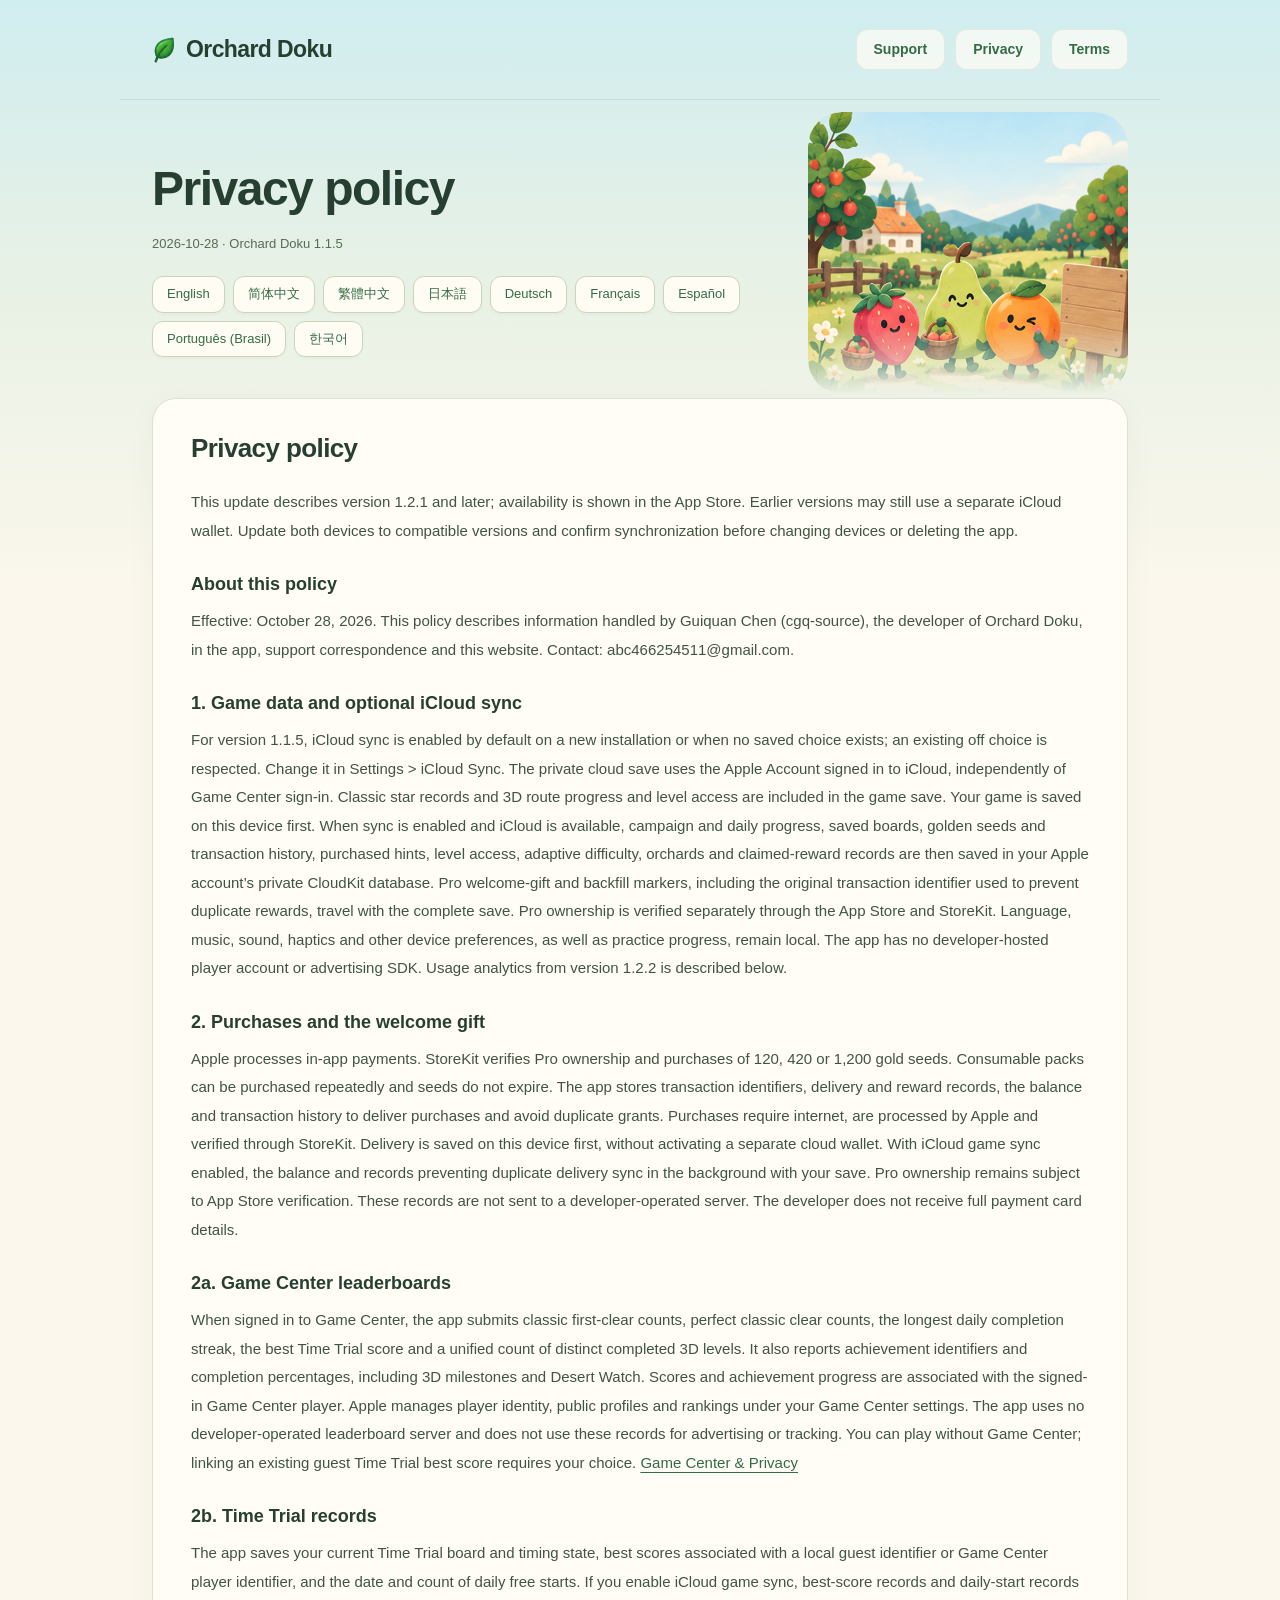
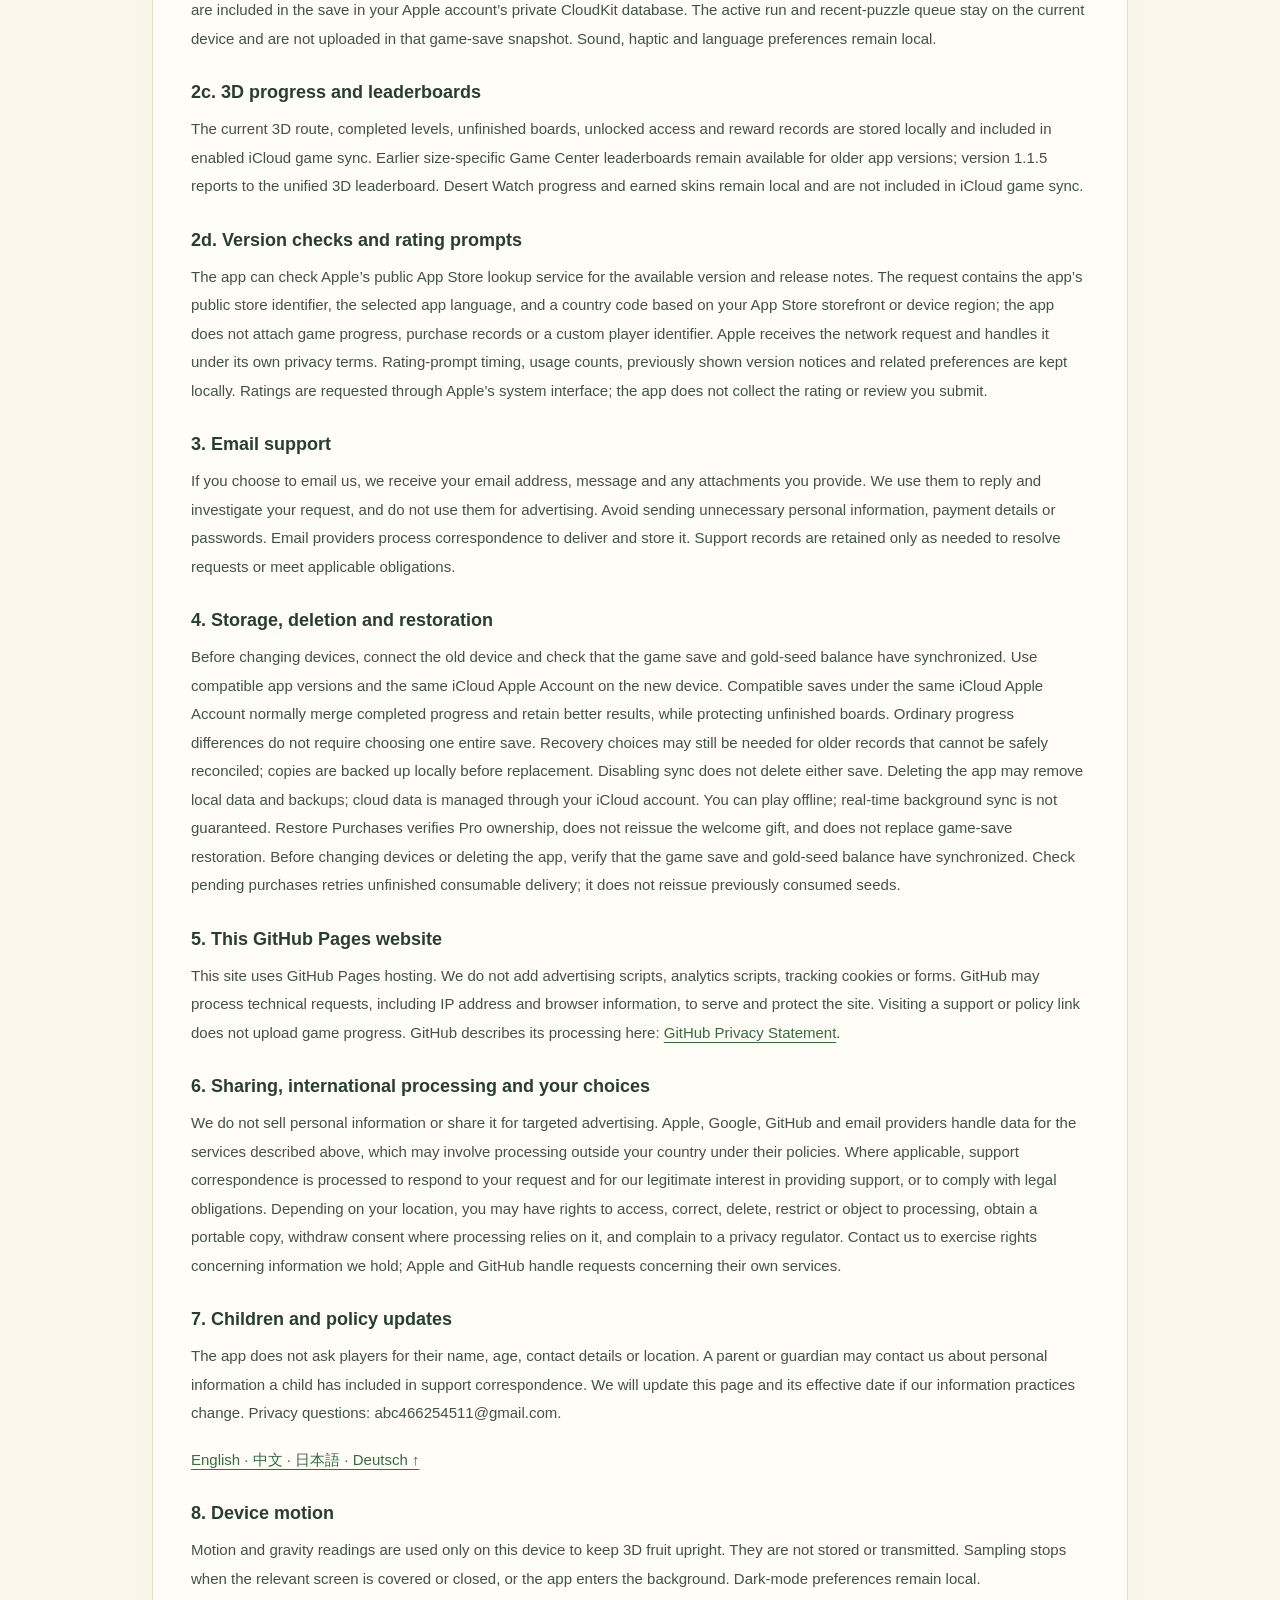
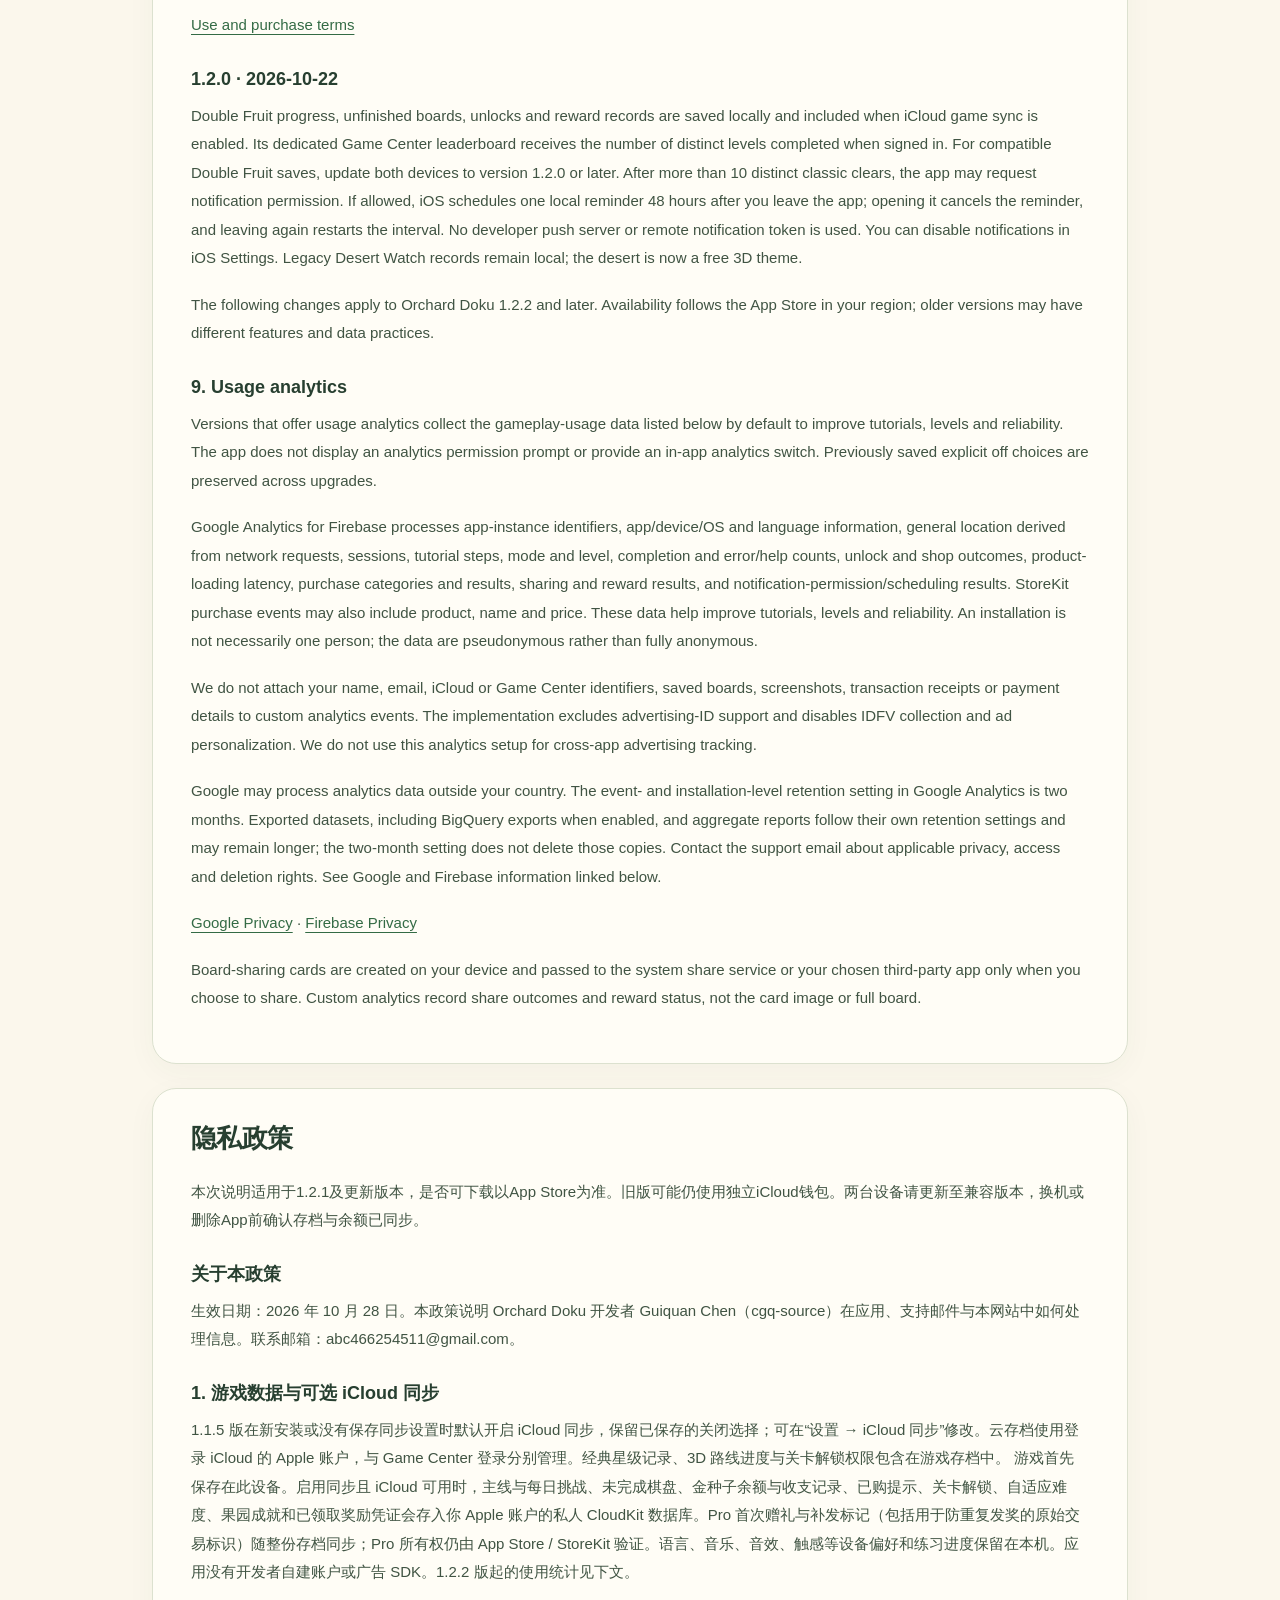
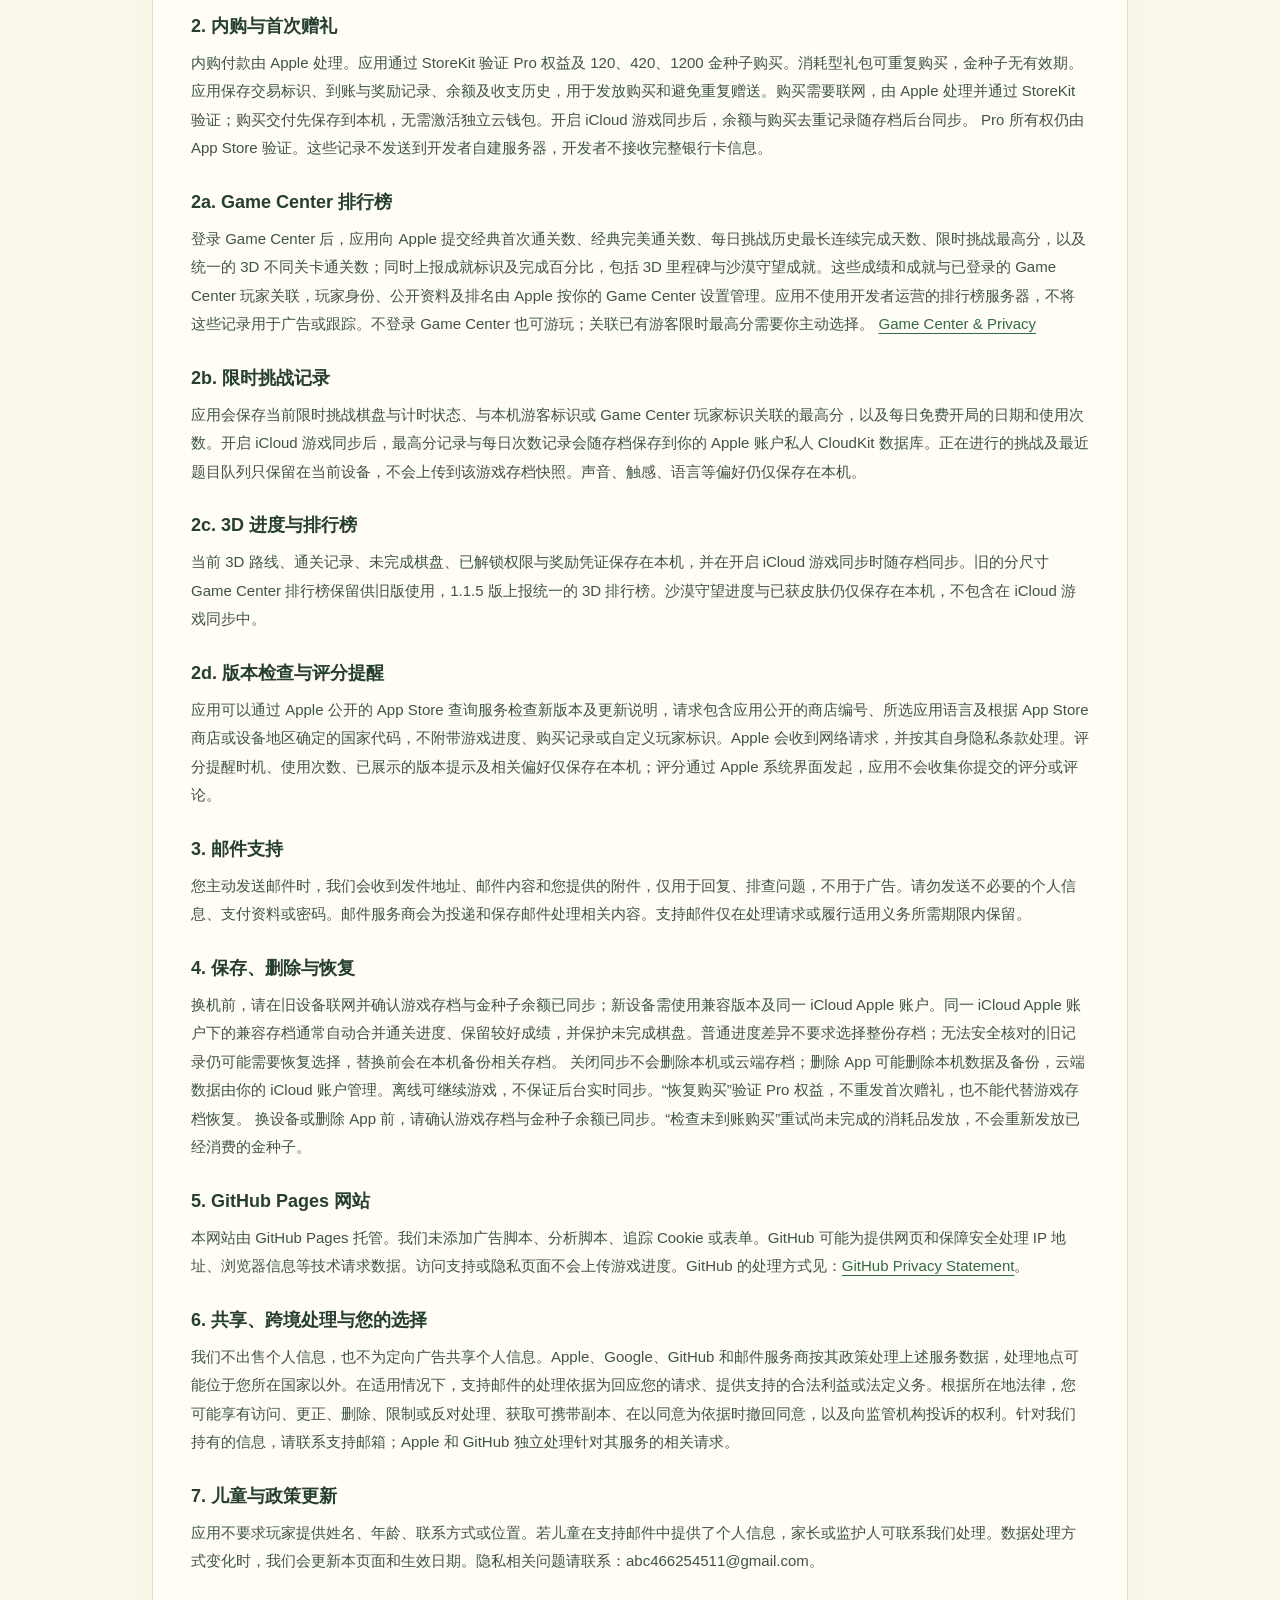
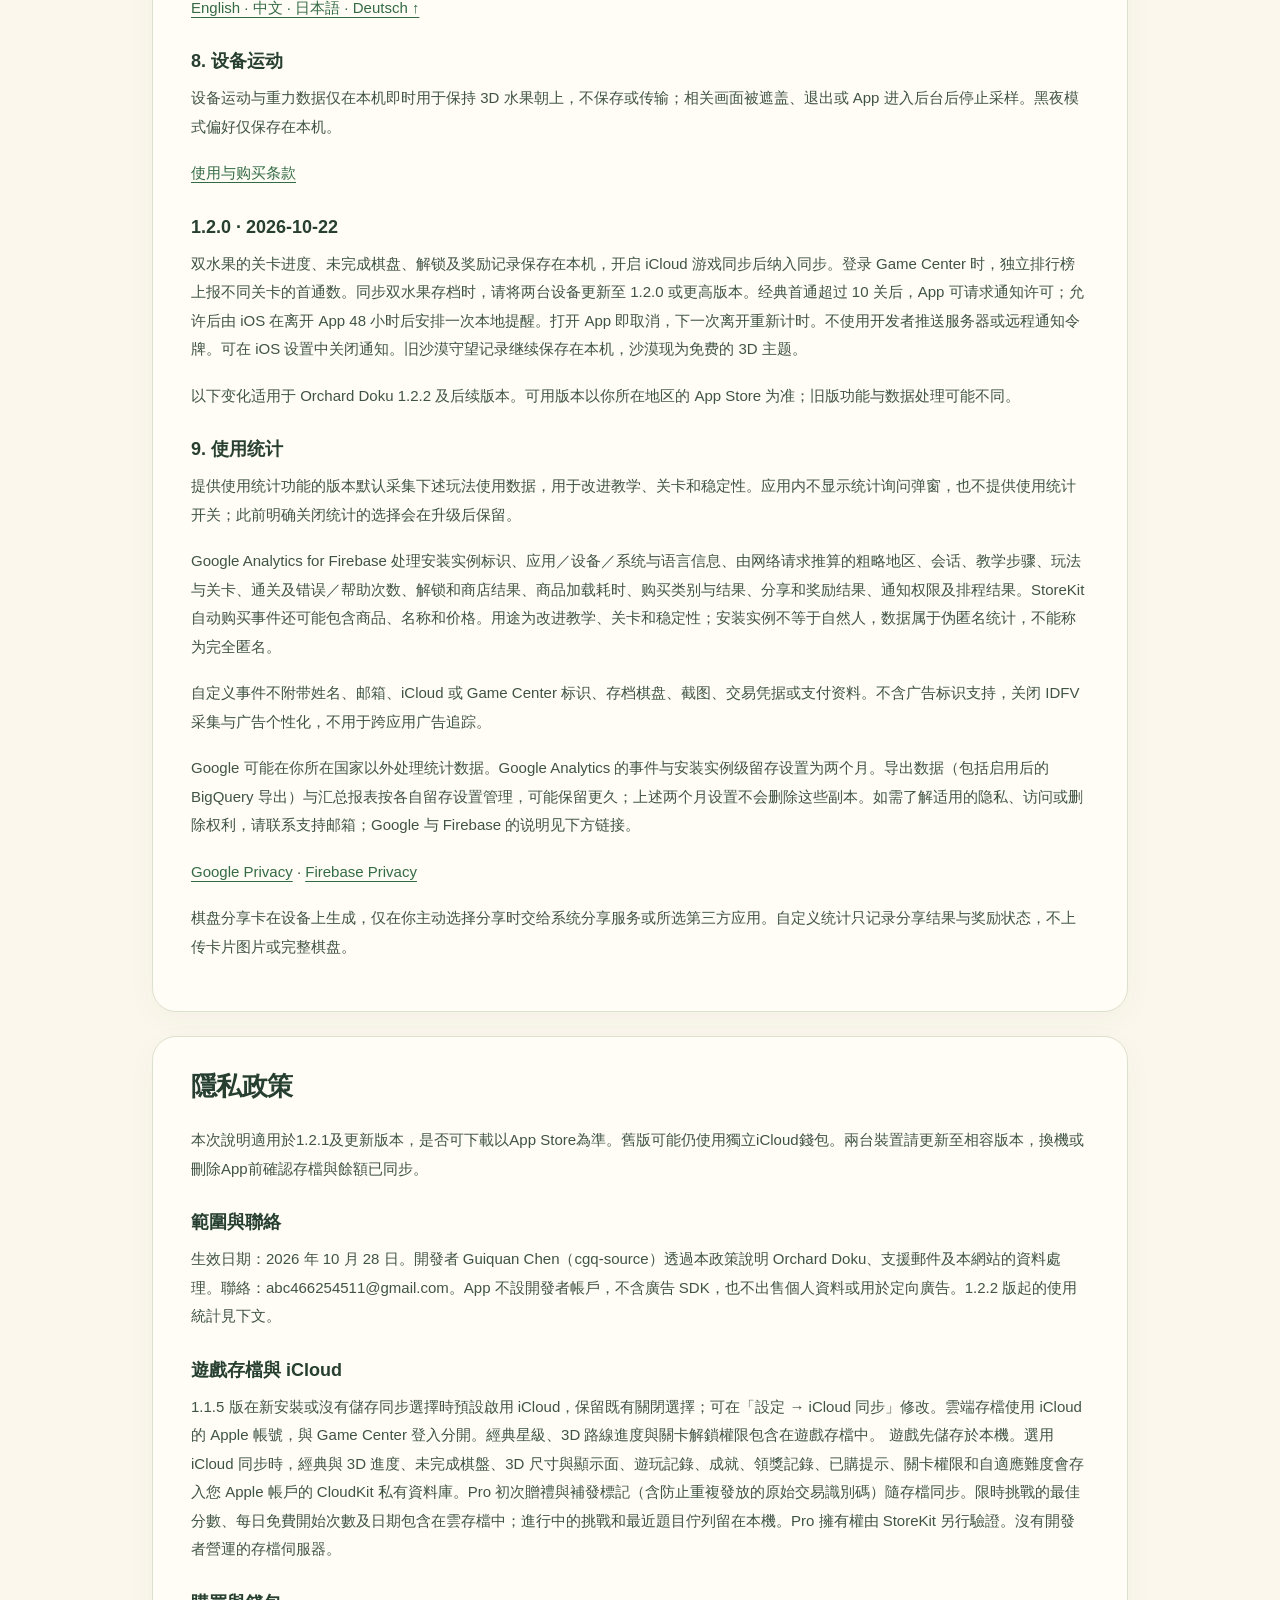
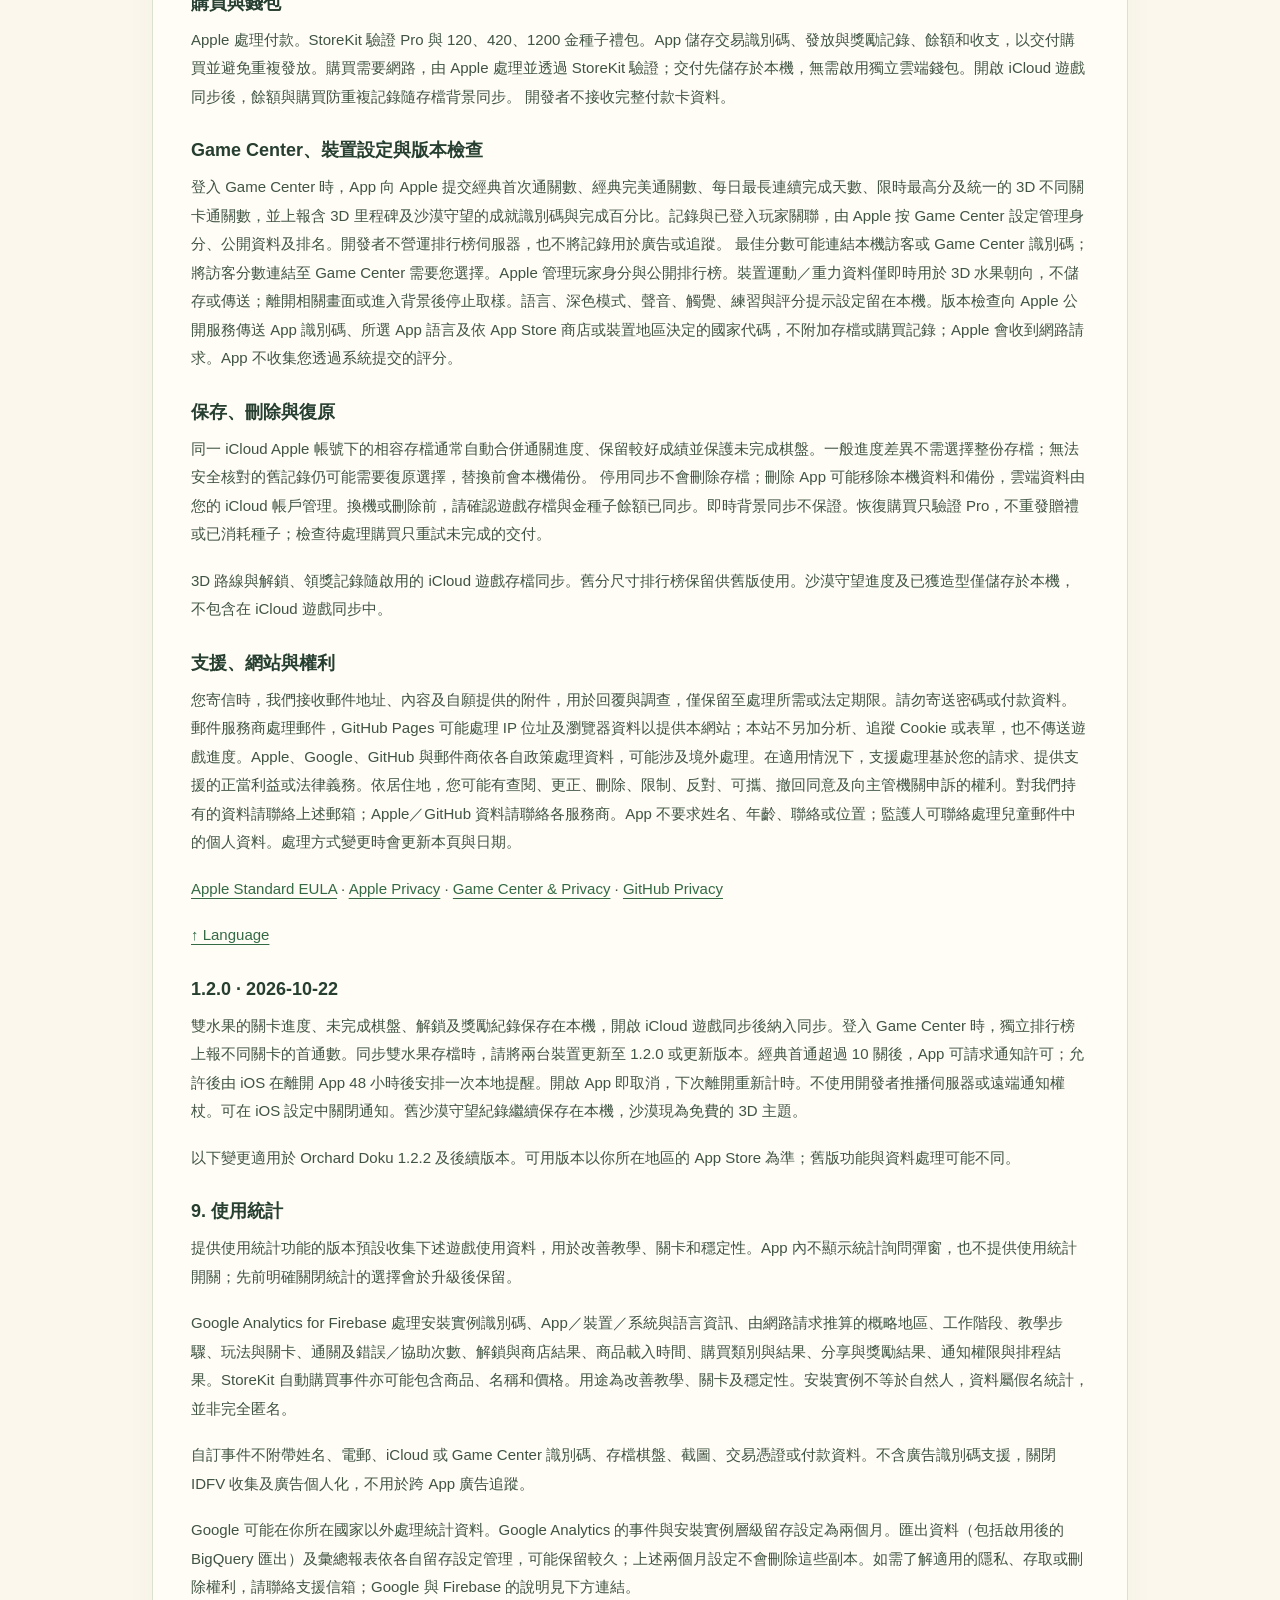
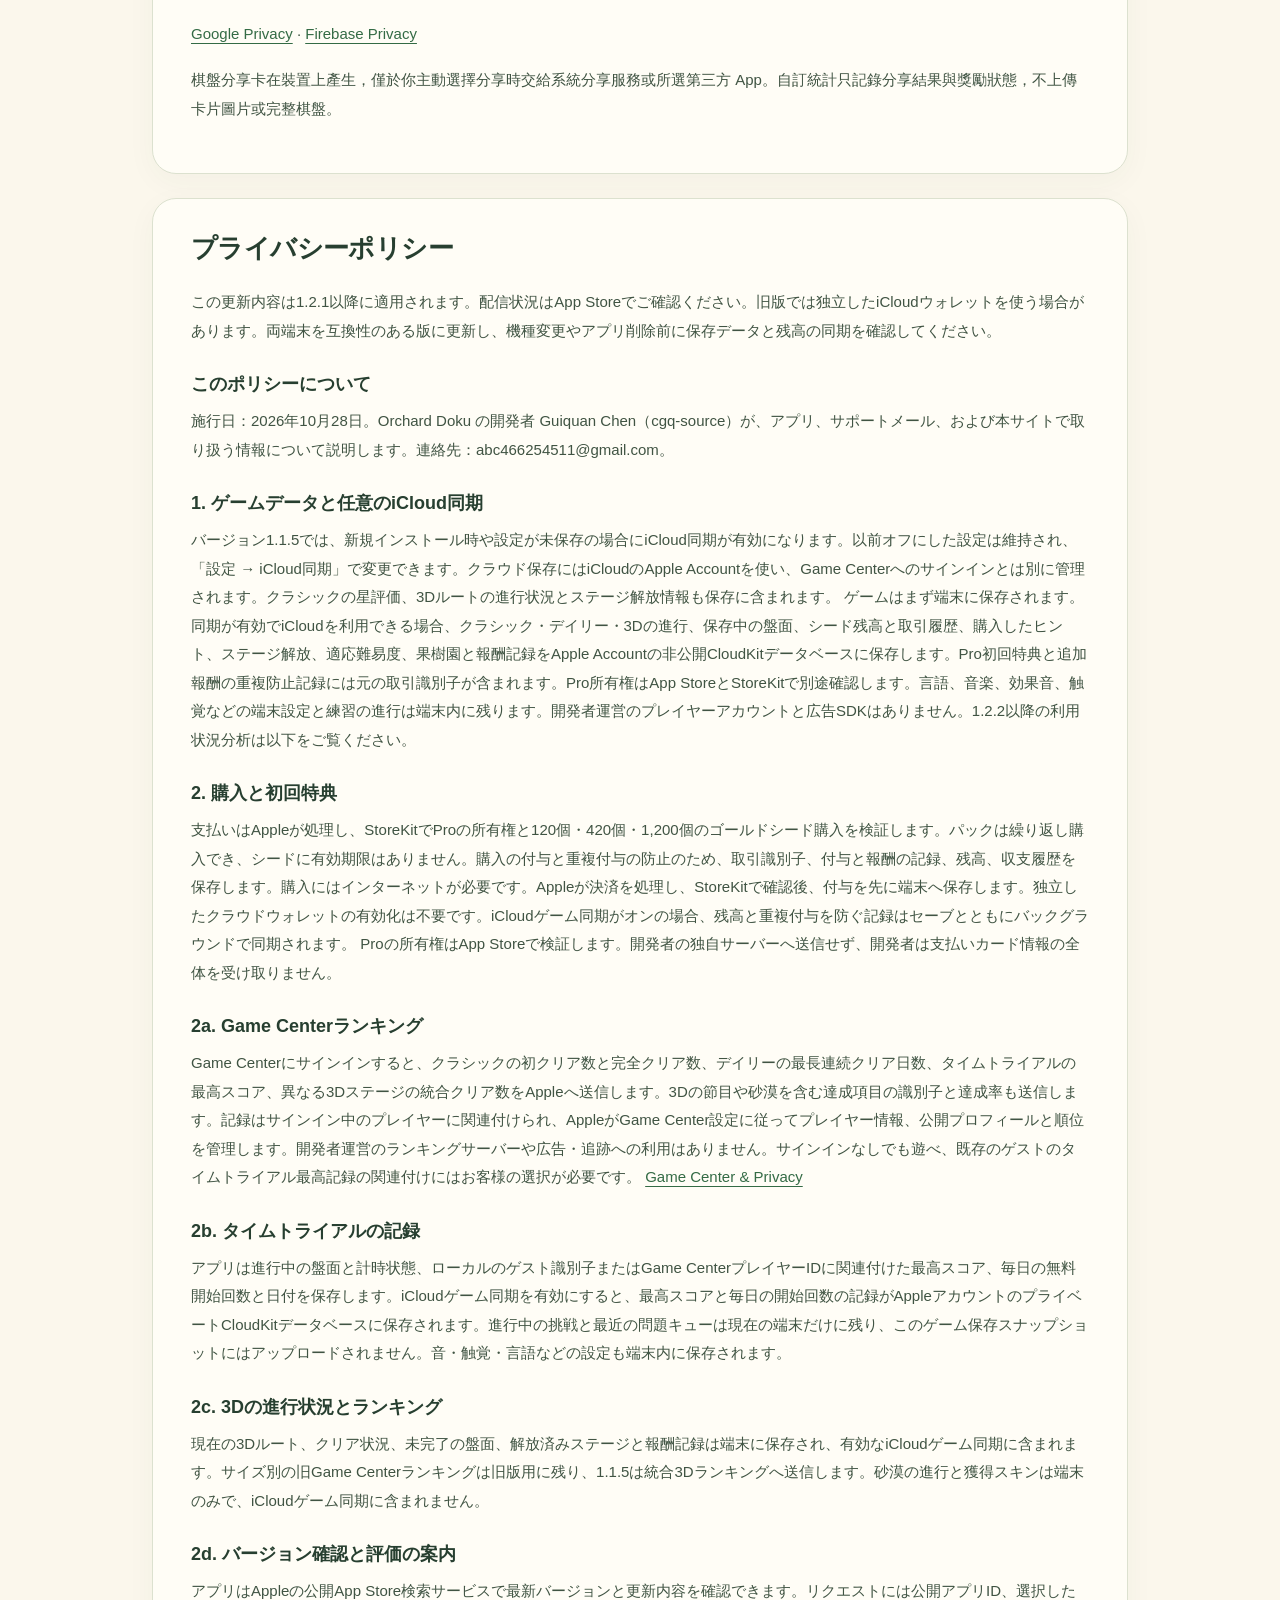
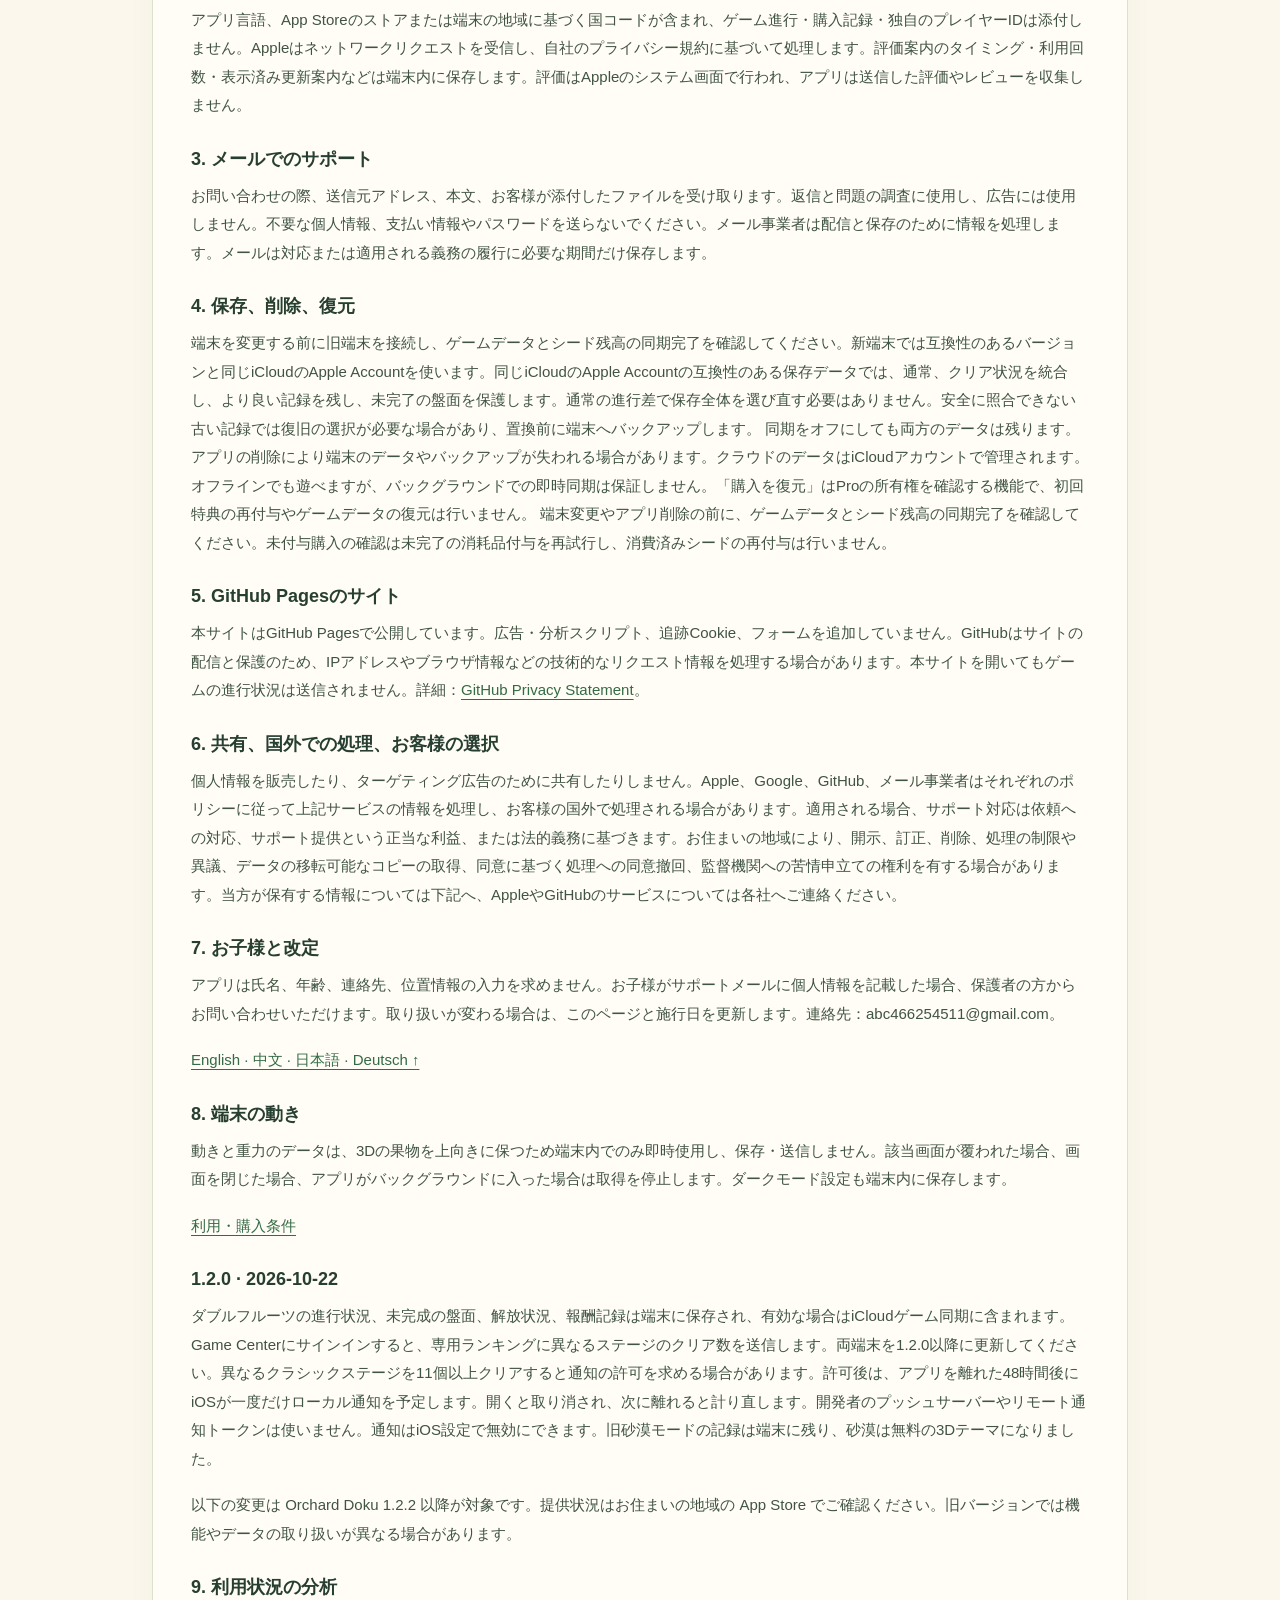
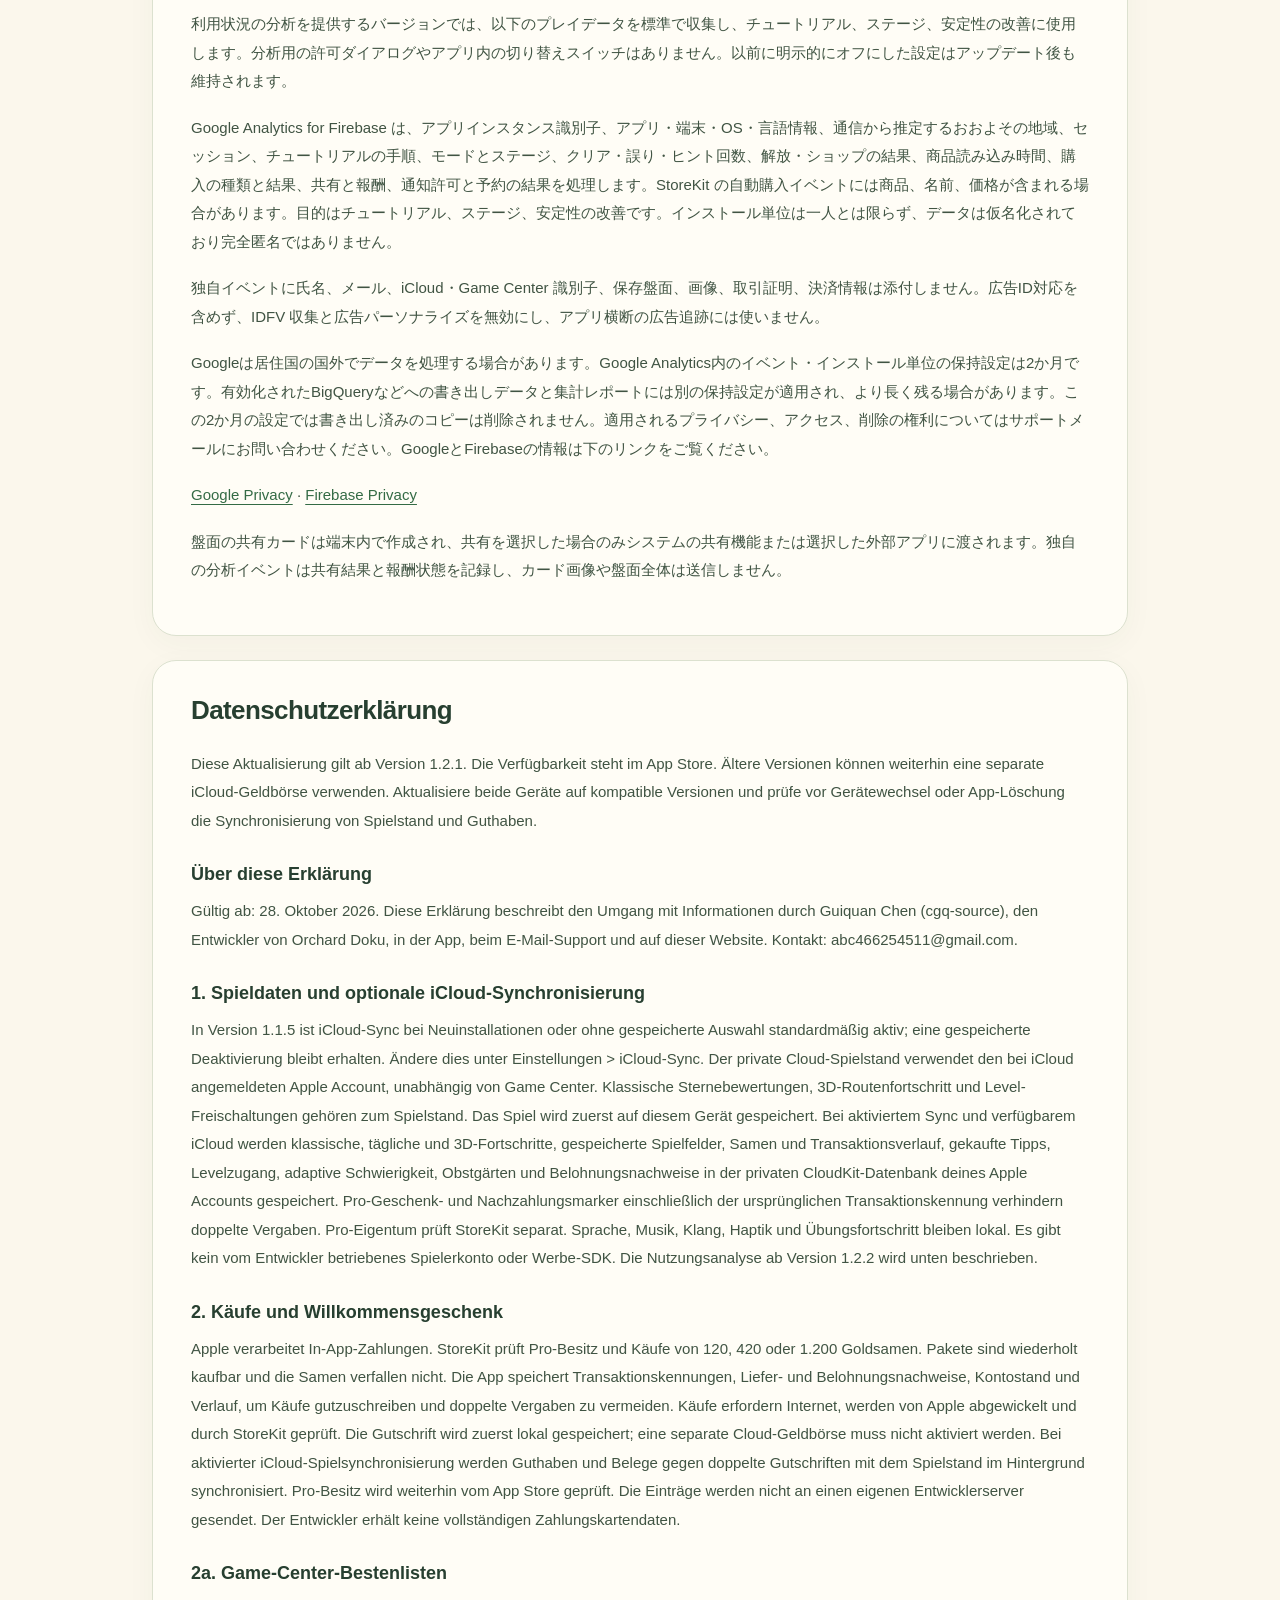
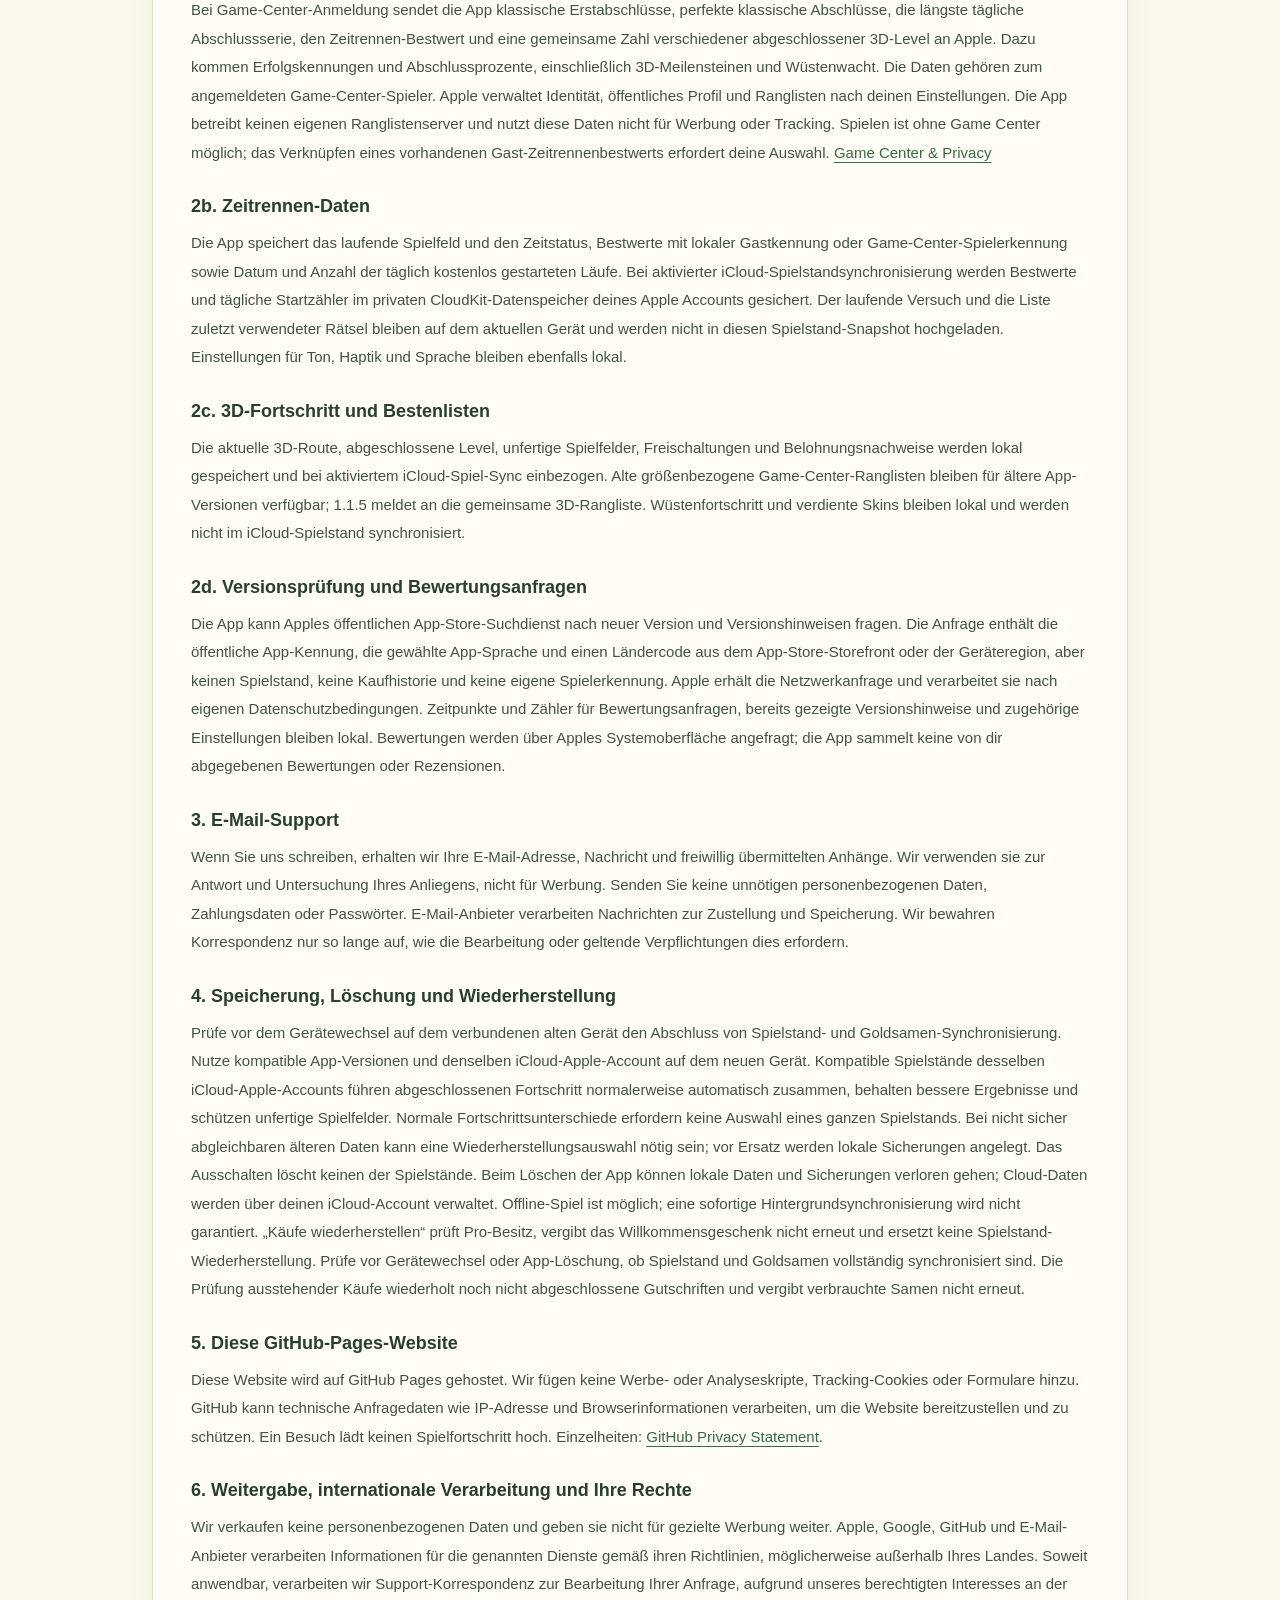
==== commit ccc11a50: "Update Orchard Doku1.2.2 help, sharing and analytics privacy in nine languages" ====
--- a/privacy.html
+++ b/privacy.html
@@ -11,7 +11,7 @@
 <h3>5. This GitHub Pages website</h3><p>This site uses GitHub Pages hosting. We do not add advertising scripts, analytics scripts, tracking cookies or forms. GitHub may process technical requests, including IP address and browser information, to serve and protect the site. Visiting a support or policy link does not upload game progress. GitHub describes its processing here: <a href="https://docs.github.com/en/site-policy/privacy-policies/github-general-privacy-statement">GitHub Privacy Statement</a>.</p>
 <h3>6. Sharing, international processing and your choices</h3><p>We do not sell personal information or share it for targeted advertising. Apple, Google, GitHub and email providers handle data for the services described above, which may involve processing outside your country under their policies. Where applicable, support correspondence is processed to respond to your request and for our legitimate interest in providing support, or to comply with legal obligations. Depending on your location, you may have rights to access, correct, delete, restrict or object to processing, obtain a portable copy, withdraw consent where processing relies on it, and complain to a privacy regulator. Contact us to exercise rights concerning information we hold; Apple and GitHub handle requests concerning their own services.</p>
 <h3>7. Children and policy updates</h3><p>The app does not ask players for their name, age, contact details or location. A parent or guardian may contact us about personal information a child has included in support correspondence. We will update this page and its effective date if our information practices change. Privacy questions: abc466254511@gmail.com.</p>
-<p><a href="#languages">English · 中文 · 日本語 · Deutsch ↑</a></p><h3>8. Device motion</h3><p>Motion and gravity readings are used only on this device to keep 3D fruit upright. They are not stored or transmitted. Sampling stops when the relevant screen is covered or closed, or the app enters the background. Dark-mode preferences remain local.</p><p><a href="terms.html#english">Use and purchase terms</a></p><h3>1.2.0 · 2026-10-22</h3><p>Double Fruit progress, unfinished boards, unlocks and reward records are saved locally and included when iCloud game sync is enabled. Its dedicated Game Center leaderboard receives the number of distinct levels completed when signed in. For compatible Double Fruit saves, update both devices to version 1.2.0 or later. After more than 10 distinct classic clears, the app may request notification permission. If allowed, iOS schedules one local reminder 48 hours after you leave the app; opening it cancels the reminder, and leaving again restarts the interval. No developer push server or remote notification token is used. You can disable notifications in iOS Settings. Legacy Desert Watch records remain local; the desert is now a free 3D theme.</p><p>The following changes apply to Orchard Doku 1.2.2 and later. Availability follows the App Store in your region; older versions may have different features and data practices.</p><h3>9. Usage analytics</h3><p>Versions that offer usage analytics collect the gameplay-usage data listed below by default to improve tutorials, levels and reliability. The app does not display an analytics permission prompt or provide an in-app analytics switch. Previously saved explicit off choices are preserved across upgrades.</p><p>Google Analytics for Firebase processes app-instance identifiers, app/device/OS and language information, general location derived from network requests, sessions, tutorial steps, mode and level, completion and error/help counts, unlock and shop outcomes, product-loading latency, purchase categories and results, sharing and reward results, and notification-permission/scheduling results. StoreKit purchase events may also include product, name and price. These data help improve tutorials, levels and reliability. An installation is not necessarily one person; the data are pseudonymous rather than fully anonymous.</p><p>We do not attach your name, email, iCloud or Game Center identifiers, saved boards, screenshots, transaction receipts or payment details to custom analytics events. The implementation excludes advertising-ID support and disables IDFV collection and ad personalization. We do not use this analytics setup for cross-app advertising tracking.</p><p>Google may process analytics data outside your country. Event- and installation-level analytics data are retained for two months; aggregate reports can remain longer. Contact the support email about applicable privacy, access and deletion rights. See Google and Firebase information linked below.</p><p><a href="https://policies.google.com/privacy">Google Privacy</a> · <a href="https://firebase.google.com/support/privacy">Firebase Privacy</a></p><p>Board-sharing cards are created on your device and passed to the system share service or your chosen third-party app only when you choose to share. Custom analytics record share outcomes and reward status, not the card image or full board.</p></section><section id="chinese" lang="zh-Hans"><h2>隐私政策</h2><p>本次说明适用于1.2.1及更新版本，是否可下载以App Store为准。旧版可能仍使用独立iCloud钱包。两台设备请更新至兼容版本，换机或删除App前确认存档与余额已同步。</p><h3>关于本政策</h3><p>生效日期：2026 年 10 月 28 日。本政策说明 Orchard Doku 开发者 Guiquan Chen（cgq-source）在应用、支持邮件与本网站中如何处理信息。联系邮箱：abc466254511@gmail.com。</p>
+<p><a href="#languages">English · 中文 · 日本語 · Deutsch ↑</a></p><h3>8. Device motion</h3><p>Motion and gravity readings are used only on this device to keep 3D fruit upright. They are not stored or transmitted. Sampling stops when the relevant screen is covered or closed, or the app enters the background. Dark-mode preferences remain local.</p><p><a href="terms.html#english">Use and purchase terms</a></p><h3>1.2.0 · 2026-10-22</h3><p>Double Fruit progress, unfinished boards, unlocks and reward records are saved locally and included when iCloud game sync is enabled. Its dedicated Game Center leaderboard receives the number of distinct levels completed when signed in. For compatible Double Fruit saves, update both devices to version 1.2.0 or later. After more than 10 distinct classic clears, the app may request notification permission. If allowed, iOS schedules one local reminder 48 hours after you leave the app; opening it cancels the reminder, and leaving again restarts the interval. No developer push server or remote notification token is used. You can disable notifications in iOS Settings. Legacy Desert Watch records remain local; the desert is now a free 3D theme.</p><p>The following changes apply to Orchard Doku 1.2.2 and later. Availability follows the App Store in your region; older versions may have different features and data practices.</p><h3>9. Usage analytics</h3><p>Versions that offer usage analytics collect the gameplay-usage data listed below by default to improve tutorials, levels and reliability. The app does not display an analytics permission prompt or provide an in-app analytics switch. Previously saved explicit off choices are preserved across upgrades.</p><p>Google Analytics for Firebase processes app-instance identifiers, app/device/OS and language information, general location derived from network requests, sessions, tutorial steps, mode and level, completion and error/help counts, unlock and shop outcomes, product-loading latency, purchase categories and results, sharing and reward results, and notification-permission/scheduling results. StoreKit purchase events may also include product, name and price. These data help improve tutorials, levels and reliability. An installation is not necessarily one person; the data are pseudonymous rather than fully anonymous.</p><p>We do not attach your name, email, iCloud or Game Center identifiers, saved boards, screenshots, transaction receipts or payment details to custom analytics events. The implementation excludes advertising-ID support and disables IDFV collection and ad personalization. We do not use this analytics setup for cross-app advertising tracking.</p><p>Google may process analytics data outside your country. The event- and installation-level retention setting in Google Analytics is two months. Exported datasets, including BigQuery exports when enabled, and aggregate reports follow their own retention settings and may remain longer; the two-month setting does not delete those copies. Contact the support email about applicable privacy, access and deletion rights. See Google and Firebase information linked below.</p><p><a href="https://policies.google.com/privacy">Google Privacy</a> · <a href="https://firebase.google.com/support/privacy">Firebase Privacy</a></p><p>Board-sharing cards are created on your device and passed to the system share service or your chosen third-party app only when you choose to share. Custom analytics record share outcomes and reward status, not the card image or full board.</p></section><section id="chinese" lang="zh-Hans"><h2>隐私政策</h2><p>本次说明适用于1.2.1及更新版本，是否可下载以App Store为准。旧版可能仍使用独立iCloud钱包。两台设备请更新至兼容版本，换机或删除App前确认存档与余额已同步。</p><h3>关于本政策</h3><p>生效日期：2026 年 10 月 28 日。本政策说明 Orchard Doku 开发者 Guiquan Chen（cgq-source）在应用、支持邮件与本网站中如何处理信息。联系邮箱：abc466254511@gmail.com。</p>
 <h3>1. 游戏数据与可选 iCloud 同步</h3><p>1.1.5 版在新安装或没有保存同步设置时默认开启 iCloud 同步，保留已保存的关闭选择；可在“设置 → iCloud 同步”修改。云存档使用登录 iCloud 的 Apple 账户，与 Game Center 登录分别管理。经典星级记录、3D 路线进度与关卡解锁权限包含在游戏存档中。 游戏首先保存在此设备。启用同步且 iCloud 可用时，主线与每日挑战、未完成棋盘、金种子余额与收支记录、已购提示、关卡解锁、自适应难度、果园成就和已领取奖励凭证会存入你 Apple 账户的私人 CloudKit 数据库。Pro 首次赠礼与补发标记（包括用于防重复发奖的原始交易标识）随整份存档同步；Pro 所有权仍由 App Store / StoreKit 验证。语言、音乐、音效、触感等设备偏好和练习进度保留在本机。应用没有开发者自建账户或广告 SDK。1.2.2 版起的使用统计见下文。</p>
 <h3>2. 内购与首次赠礼</h3><p>内购付款由 Apple 处理。应用通过 StoreKit 验证 Pro 权益及 120、420、1200 金种子购买。消耗型礼包可重复购买，金种子无有效期。应用保存交易标识、到账与奖励记录、余额及收支历史，用于发放购买和避免重复赠送。购买需要联网，由 Apple 处理并通过 StoreKit 验证；购买交付先保存到本机，无需激活独立云钱包。开启 iCloud 游戏同步后，余额与购买去重记录随存档后台同步。 Pro 所有权仍由 App Store 验证。这些记录不发送到开发者自建服务器，开发者不接收完整银行卡信息。</p>
 <h3>2a. Game Center 排行榜</h3><p>登录 Game Center 后，应用向 Apple 提交经典首次通关数、经典完美通关数、每日挑战历史最长连续完成天数、限时挑战最高分，以及统一的 3D 不同关卡通关数；同时上报成就标识及完成百分比，包括 3D 里程碑与沙漠守望成就。这些成绩和成就与已登录的 Game Center 玩家关联，玩家身份、公开资料及排名由 Apple 按你的 Game Center 设置管理。应用不使用开发者运营的排行榜服务器，不将这些记录用于广告或跟踪。不登录 Game Center 也可游玩；关联已有游客限时最高分需要你主动选择。 <a href="https://www.apple.com/legal/privacy/data/en/game-center/">Game Center &amp; Privacy</a></p>
@@ -23,7 +23,7 @@
 <h3>5. GitHub Pages 网站</h3><p>本网站由 GitHub Pages 托管。我们未添加广告脚本、分析脚本、追踪 Cookie 或表单。GitHub 可能为提供网页和保障安全处理 IP 地址、浏览器信息等技术请求数据。访问支持或隐私页面不会上传游戏进度。GitHub 的处理方式见：<a href="https://docs.github.com/en/site-policy/privacy-policies/github-general-privacy-statement">GitHub Privacy Statement</a>。</p>
 <h3>6. 共享、跨境处理与您的选择</h3><p>我们不出售个人信息，也不为定向广告共享个人信息。Apple、Google、GitHub 和邮件服务商按其政策处理上述服务数据，处理地点可能位于您所在国家以外。在适用情况下，支持邮件的处理依据为回应您的请求、提供支持的合法利益或法定义务。根据所在地法律，您可能享有访问、更正、删除、限制或反对处理、获取可携带副本、在以同意为依据时撤回同意，以及向监管机构投诉的权利。针对我们持有的信息，请联系支持邮箱；Apple 和 GitHub 独立处理针对其服务的相关请求。</p>
 <h3>7. 儿童与政策更新</h3><p>应用不要求玩家提供姓名、年龄、联系方式或位置。若儿童在支持邮件中提供了个人信息，家长或监护人可联系我们处理。数据处理方式变化时，我们会更新本页面和生效日期。隐私相关问题请联系：abc466254511@gmail.com。</p>
-<p><a href="#languages">English · 中文 · 日本語 · Deutsch ↑</a></p><h3>8. 设备运动</h3><p>设备运动与重力数据仅在本机即时用于保持 3D 水果朝上，不保存或传输；相关画面被遮盖、退出或 App 进入后台后停止采样。黑夜模式偏好仅保存在本机。</p><p><a href="terms.html#chinese">使用与购买条款</a></p><h3>1.2.0 · 2026-10-22</h3><p>双水果的关卡进度、未完成棋盘、解锁及奖励记录保存在本机，开启 iCloud 游戏同步后纳入同步。登录 Game Center 时，独立排行榜上报不同关卡的首通数。同步双水果存档时，请将两台设备更新至 1.2.0 或更高版本。经典首通超过 10 关后，App 可请求通知许可；允许后由 iOS 在离开 App 48 小时后安排一次本地提醒。打开 App 即取消，下一次离开重新计时。不使用开发者推送服务器或远程通知令牌。可在 iOS 设置中关闭通知。旧沙漠守望记录继续保存在本机，沙漠现为免费的 3D 主题。</p><p>以下变化适用于 Orchard Doku 1.2.2 及后续版本。可用版本以你所在地区的 App Store 为准；旧版功能与数据处理可能不同。</p><h3>9. 使用统计</h3><p>提供使用统计功能的版本默认采集下述玩法使用数据，用于改进教学、关卡和稳定性。应用内不显示统计询问弹窗，也不提供使用统计开关；此前明确关闭统计的选择会在升级后保留。</p><p>Google Analytics for Firebase 处理安装实例标识、应用／设备／系统与语言信息、由网络请求推算的粗略地区、会话、教学步骤、玩法与关卡、通关及错误／帮助次数、解锁和商店结果、商品加载耗时、购买类别与结果、分享和奖励结果、通知权限及排程结果。StoreKit 自动购买事件还可能包含商品、名称和价格。用途为改进教学、关卡和稳定性；安装实例不等于自然人，数据属于伪匿名统计，不能称为完全匿名。</p><p>自定义事件不附带姓名、邮箱、iCloud 或 Game Center 标识、存档棋盘、截图、交易凭据或支付资料。不含广告标识支持，关闭 IDFV 采集与广告个性化，不用于跨应用广告追踪。</p><p>Google 可能在你所在国家以外处理统计数据。事件与安装实例级统计保留两个月，汇总报表可能保留更久。如需了解适用的隐私、访问或删除权利，请联系支持邮箱；Google 与 Firebase 的说明见下方链接。</p><p><a href="https://policies.google.com/privacy">Google Privacy</a> · <a href="https://firebase.google.com/support/privacy">Firebase Privacy</a></p><p>棋盘分享卡在设备上生成，仅在你主动选择分享时交给系统分享服务或所选第三方应用。自定义统计只记录分享结果与奖励状态，不上传卡片图片或完整棋盘。</p></section><section id="traditional" lang="zh-Hant"><h2>隱私政策</h2><p>本次說明適用於1.2.1及更新版本，是否可下載以App Store為準。舊版可能仍使用獨立iCloud錢包。兩台裝置請更新至相容版本，換機或刪除App前確認存檔與餘額已同步。</p><h3>範圍與聯絡</h3><p>生效日期：2026 年 10 月 28 日。開發者 Guiquan Chen（cgq-source）透過本政策說明 Orchard Doku、支援郵件及本網站的資料處理。聯絡：abc466254511@gmail.com。App 不設開發者帳戶，不含廣告 SDK，也不出售個人資料或用於定向廣告。1.2.2 版起的使用統計見下文。</p><h3>遊戲存檔與 iCloud</h3><p>1.1.5 版在新安裝或沒有儲存同步選擇時預設啟用 iCloud，保留既有關閉選擇；可在「設定 → iCloud 同步」修改。雲端存檔使用 iCloud 的 Apple 帳號，與 Game Center 登入分開。經典星級、3D 路線進度與關卡解鎖權限包含在遊戲存檔中。 遊戲先儲存於本機。選用 iCloud 同步時，經典與 3D 進度、未完成棋盤、3D 尺寸與顯示面、遊玩記錄、成就、領獎記錄、已購提示、關卡權限和自適應難度會存入您 Apple 帳戶的 CloudKit 私有資料庫。Pro 初次贈禮與補發標記（含防止重複發放的原始交易識別碼）隨存檔同步。限時挑戰的最佳分數、每日免費開始次數及日期包含在雲存檔中；進行中的挑戰和最近題目佇列留在本機。Pro 擁有權由 StoreKit 另行驗證。沒有開發者營運的存檔伺服器。</p><h3>購買與錢包</h3><p>Apple 處理付款。StoreKit 驗證 Pro 與 120、420、1200 金種子禮包。App 儲存交易識別碼、發放與獎勵記錄、餘額和收支，以交付購買並避免重複發放。購買需要網路，由 Apple 處理並透過 StoreKit 驗證；交付先儲存於本機，無需啟用獨立雲端錢包。開啟 iCloud 遊戲同步後，餘額與購買防重複記錄隨存檔背景同步。 開發者不接收完整付款卡資料。</p><h3>Game Center、裝置設定與版本檢查</h3><p>登入 Game Center 時，App 向 Apple 提交經典首次通關數、經典完美通關數、每日最長連續完成天數、限時最高分及統一的 3D 不同關卡通關數，並上報含 3D 里程碑及沙漠守望的成就識別碼與完成百分比。記錄與已登入玩家關聯，由 Apple 按 Game Center 設定管理身分、公開資料及排名。開發者不營運排行榜伺服器，也不將記錄用於廣告或追蹤。 最佳分數可能連結本機訪客或 Game Center 識別碼；將訪客分數連結至 Game Center 需要您選擇。Apple 管理玩家身分與公開排行榜。裝置運動／重力資料僅即時用於 3D 水果朝向，不儲存或傳送；離開相關畫面或進入背景後停止取樣。語言、深色模式、聲音、觸覺、練習與評分提示設定留在本機。版本檢查向 Apple 公開服務傳送 App 識別碼、所選 App 語言及依 App Store 商店或裝置地區決定的國家代碼，不附加存檔或購買記錄；Apple 會收到網路請求。App 不收集您透過系統提交的評分。</p><h3>保存、刪除與復原</h3><p>同一 iCloud Apple 帳號下的相容存檔通常自動合併通關進度、保留較好成績並保護未完成棋盤。一般進度差異不需選擇整份存檔；無法安全核對的舊記錄仍可能需要復原選擇，替換前會本機備份。 停用同步不會刪除存檔；刪除 App 可能移除本機資料和備份，雲端資料由您的 iCloud 帳戶管理。換機或刪除前，請確認遊戲存檔與金種子餘額已同步。即時背景同步不保證。恢復購買只驗證 Pro，不重發贈禮或已消耗種子；檢查待處理購買只重試未完成的交付。</p><p>3D 路線與解鎖、領獎記錄隨啟用的 iCloud 遊戲存檔同步。舊分尺寸排行榜保留供舊版使用。沙漠守望進度及已獲造型僅儲存於本機，不包含在 iCloud 遊戲同步中。</p><h3>支援、網站與權利</h3><p>您寄信時，我們接收郵件地址、內容及自願提供的附件，用於回覆與調查，僅保留至處理所需或法定期限。請勿寄送密碼或付款資料。郵件服務商處理郵件，GitHub Pages 可能處理 IP 位址及瀏覽器資料以提供本網站；本站不另加分析、追蹤 Cookie 或表單，也不傳送遊戲進度。Apple、Google、GitHub 與郵件商依各自政策處理資料，可能涉及境外處理。在適用情況下，支援處理基於您的請求、提供支援的正當利益或法律義務。依居住地，您可能有查閱、更正、刪除、限制、反對、可攜、撤回同意及向主管機關申訴的權利。對我們持有的資料請聯絡上述郵箱；Apple／GitHub 資料請聯絡各服務商。App 不要求姓名、年齡、聯絡或位置；監護人可聯絡處理兒童郵件中的個人資料。處理方式變更時會更新本頁與日期。</p><p><a href="https://www.apple.com/legal/internet-services/itunes/dev/stdeula/">Apple Standard EULA</a> · <a href="https://www.apple.com/legal/privacy/">Apple Privacy</a> · <a href="https://www.apple.com/legal/privacy/data/en/game-center/">Game Center &amp; Privacy</a> · <a href="https://docs.github.com/en/site-policy/privacy-policies/github-general-privacy-statement">GitHub Privacy</a></p><p><a href="#languages">↑ Language</a></p><h3>1.2.0 · 2026-10-22</h3><p>雙水果的關卡進度、未完成棋盤、解鎖及獎勵紀錄保存在本機，開啟 iCloud 遊戲同步後納入同步。登入 Game Center 時，獨立排行榜上報不同關卡的首通數。同步雙水果存檔時，請將兩台裝置更新至 1.2.0 或更新版本。經典首通超過 10 關後，App 可請求通知許可；允許後由 iOS 在離開 App 48 小時後安排一次本地提醒。開啟 App 即取消，下次離開重新計時。不使用開發者推播伺服器或遠端通知權杖。可在 iOS 設定中關閉通知。舊沙漠守望紀錄繼續保存在本機，沙漠現為免費的 3D 主題。</p><p>以下變更適用於 Orchard Doku 1.2.2 及後續版本。可用版本以你所在地區的 App Store 為準；舊版功能與資料處理可能不同。</p><h3>9. 使用統計</h3><p>提供使用統計功能的版本預設收集下述遊戲使用資料，用於改善教學、關卡和穩定性。App 內不顯示統計詢問彈窗，也不提供使用統計開關；先前明確關閉統計的選擇會於升級後保留。</p><p>Google Analytics for Firebase 處理安裝實例識別碼、App／裝置／系統與語言資訊、由網路請求推算的概略地區、工作階段、教學步驟、玩法與關卡、通關及錯誤／協助次數、解鎖與商店結果、商品載入時間、購買類別與結果、分享與獎勵結果、通知權限與排程結果。StoreKit 自動購買事件亦可能包含商品、名稱和價格。用途為改善教學、關卡及穩定性。安裝實例不等於自然人，資料屬假名統計，並非完全匿名。</p><p>自訂事件不附帶姓名、電郵、iCloud 或 Game Center 識別碼、存檔棋盤、截圖、交易憑證或付款資料。不含廣告識別碼支援，關閉 IDFV 收集及廣告個人化，不用於跨 App 廣告追蹤。</p><p>Google 可能在你所在國家以外處理統計資料。事件與安裝實例層級資料保留兩個月，彙總報表可能保留更久。如需了解適用的隱私、存取或刪除權利，請聯絡支援信箱；Google 與 Firebase 的說明見下方連結。</p><p><a href="https://policies.google.com/privacy">Google Privacy</a> · <a href="https://firebase.google.com/support/privacy">Firebase Privacy</a></p><p>棋盤分享卡在裝置上產生，僅於你主動選擇分享時交給系統分享服務或所選第三方 App。自訂統計只記錄分享結果與獎勵狀態，不上傳卡片圖片或完整棋盤。</p></section><section id="japanese" lang="ja"><h2>プライバシーポリシー</h2><p>この更新内容は1.2.1以降に適用されます。配信状況はApp Storeでご確認ください。旧版では独立したiCloudウォレットを使う場合があります。両端末を互換性のある版に更新し、機種変更やアプリ削除前に保存データと残高の同期を確認してください。</p><h3>このポリシーについて</h3><p>施行日：2026年10月28日。Orchard Doku の開発者 Guiquan Chen（cgq-source）が、アプリ、サポートメール、および本サイトで取り扱う情報について説明します。連絡先：abc466254511@gmail.com。</p>
+<p><a href="#languages">English · 中文 · 日本語 · Deutsch ↑</a></p><h3>8. 设备运动</h3><p>设备运动与重力数据仅在本机即时用于保持 3D 水果朝上，不保存或传输；相关画面被遮盖、退出或 App 进入后台后停止采样。黑夜模式偏好仅保存在本机。</p><p><a href="terms.html#chinese">使用与购买条款</a></p><h3>1.2.0 · 2026-10-22</h3><p>双水果的关卡进度、未完成棋盘、解锁及奖励记录保存在本机，开启 iCloud 游戏同步后纳入同步。登录 Game Center 时，独立排行榜上报不同关卡的首通数。同步双水果存档时，请将两台设备更新至 1.2.0 或更高版本。经典首通超过 10 关后，App 可请求通知许可；允许后由 iOS 在离开 App 48 小时后安排一次本地提醒。打开 App 即取消，下一次离开重新计时。不使用开发者推送服务器或远程通知令牌。可在 iOS 设置中关闭通知。旧沙漠守望记录继续保存在本机，沙漠现为免费的 3D 主题。</p><p>以下变化适用于 Orchard Doku 1.2.2 及后续版本。可用版本以你所在地区的 App Store 为准；旧版功能与数据处理可能不同。</p><h3>9. 使用统计</h3><p>提供使用统计功能的版本默认采集下述玩法使用数据，用于改进教学、关卡和稳定性。应用内不显示统计询问弹窗，也不提供使用统计开关；此前明确关闭统计的选择会在升级后保留。</p><p>Google Analytics for Firebase 处理安装实例标识、应用／设备／系统与语言信息、由网络请求推算的粗略地区、会话、教学步骤、玩法与关卡、通关及错误／帮助次数、解锁和商店结果、商品加载耗时、购买类别与结果、分享和奖励结果、通知权限及排程结果。StoreKit 自动购买事件还可能包含商品、名称和价格。用途为改进教学、关卡和稳定性；安装实例不等于自然人，数据属于伪匿名统计，不能称为完全匿名。</p><p>自定义事件不附带姓名、邮箱、iCloud 或 Game Center 标识、存档棋盘、截图、交易凭据或支付资料。不含广告标识支持，关闭 IDFV 采集与广告个性化，不用于跨应用广告追踪。</p><p>Google 可能在你所在国家以外处理统计数据。Google Analytics 的事件与安装实例级留存设置为两个月。导出数据（包括启用后的 BigQuery 导出）与汇总报表按各自留存设置管理，可能保留更久；上述两个月设置不会删除这些副本。如需了解适用的隐私、访问或删除权利，请联系支持邮箱；Google 与 Firebase 的说明见下方链接。</p><p><a href="https://policies.google.com/privacy">Google Privacy</a> · <a href="https://firebase.google.com/support/privacy">Firebase Privacy</a></p><p>棋盘分享卡在设备上生成，仅在你主动选择分享时交给系统分享服务或所选第三方应用。自定义统计只记录分享结果与奖励状态，不上传卡片图片或完整棋盘。</p></section><section id="traditional" lang="zh-Hant"><h2>隱私政策</h2><p>本次說明適用於1.2.1及更新版本，是否可下載以App Store為準。舊版可能仍使用獨立iCloud錢包。兩台裝置請更新至相容版本，換機或刪除App前確認存檔與餘額已同步。</p><h3>範圍與聯絡</h3><p>生效日期：2026 年 10 月 28 日。開發者 Guiquan Chen（cgq-source）透過本政策說明 Orchard Doku、支援郵件及本網站的資料處理。聯絡：abc466254511@gmail.com。App 不設開發者帳戶，不含廣告 SDK，也不出售個人資料或用於定向廣告。1.2.2 版起的使用統計見下文。</p><h3>遊戲存檔與 iCloud</h3><p>1.1.5 版在新安裝或沒有儲存同步選擇時預設啟用 iCloud，保留既有關閉選擇；可在「設定 → iCloud 同步」修改。雲端存檔使用 iCloud 的 Apple 帳號，與 Game Center 登入分開。經典星級、3D 路線進度與關卡解鎖權限包含在遊戲存檔中。 遊戲先儲存於本機。選用 iCloud 同步時，經典與 3D 進度、未完成棋盤、3D 尺寸與顯示面、遊玩記錄、成就、領獎記錄、已購提示、關卡權限和自適應難度會存入您 Apple 帳戶的 CloudKit 私有資料庫。Pro 初次贈禮與補發標記（含防止重複發放的原始交易識別碼）隨存檔同步。限時挑戰的最佳分數、每日免費開始次數及日期包含在雲存檔中；進行中的挑戰和最近題目佇列留在本機。Pro 擁有權由 StoreKit 另行驗證。沒有開發者營運的存檔伺服器。</p><h3>購買與錢包</h3><p>Apple 處理付款。StoreKit 驗證 Pro 與 120、420、1200 金種子禮包。App 儲存交易識別碼、發放與獎勵記錄、餘額和收支，以交付購買並避免重複發放。購買需要網路，由 Apple 處理並透過 StoreKit 驗證；交付先儲存於本機，無需啟用獨立雲端錢包。開啟 iCloud 遊戲同步後，餘額與購買防重複記錄隨存檔背景同步。 開發者不接收完整付款卡資料。</p><h3>Game Center、裝置設定與版本檢查</h3><p>登入 Game Center 時，App 向 Apple 提交經典首次通關數、經典完美通關數、每日最長連續完成天數、限時最高分及統一的 3D 不同關卡通關數，並上報含 3D 里程碑及沙漠守望的成就識別碼與完成百分比。記錄與已登入玩家關聯，由 Apple 按 Game Center 設定管理身分、公開資料及排名。開發者不營運排行榜伺服器，也不將記錄用於廣告或追蹤。 最佳分數可能連結本機訪客或 Game Center 識別碼；將訪客分數連結至 Game Center 需要您選擇。Apple 管理玩家身分與公開排行榜。裝置運動／重力資料僅即時用於 3D 水果朝向，不儲存或傳送；離開相關畫面或進入背景後停止取樣。語言、深色模式、聲音、觸覺、練習與評分提示設定留在本機。版本檢查向 Apple 公開服務傳送 App 識別碼、所選 App 語言及依 App Store 商店或裝置地區決定的國家代碼，不附加存檔或購買記錄；Apple 會收到網路請求。App 不收集您透過系統提交的評分。</p><h3>保存、刪除與復原</h3><p>同一 iCloud Apple 帳號下的相容存檔通常自動合併通關進度、保留較好成績並保護未完成棋盤。一般進度差異不需選擇整份存檔；無法安全核對的舊記錄仍可能需要復原選擇，替換前會本機備份。 停用同步不會刪除存檔；刪除 App 可能移除本機資料和備份，雲端資料由您的 iCloud 帳戶管理。換機或刪除前，請確認遊戲存檔與金種子餘額已同步。即時背景同步不保證。恢復購買只驗證 Pro，不重發贈禮或已消耗種子；檢查待處理購買只重試未完成的交付。</p><p>3D 路線與解鎖、領獎記錄隨啟用的 iCloud 遊戲存檔同步。舊分尺寸排行榜保留供舊版使用。沙漠守望進度及已獲造型僅儲存於本機，不包含在 iCloud 遊戲同步中。</p><h3>支援、網站與權利</h3><p>您寄信時，我們接收郵件地址、內容及自願提供的附件，用於回覆與調查，僅保留至處理所需或法定期限。請勿寄送密碼或付款資料。郵件服務商處理郵件，GitHub Pages 可能處理 IP 位址及瀏覽器資料以提供本網站；本站不另加分析、追蹤 Cookie 或表單，也不傳送遊戲進度。Apple、Google、GitHub 與郵件商依各自政策處理資料，可能涉及境外處理。在適用情況下，支援處理基於您的請求、提供支援的正當利益或法律義務。依居住地，您可能有查閱、更正、刪除、限制、反對、可攜、撤回同意及向主管機關申訴的權利。對我們持有的資料請聯絡上述郵箱；Apple／GitHub 資料請聯絡各服務商。App 不要求姓名、年齡、聯絡或位置；監護人可聯絡處理兒童郵件中的個人資料。處理方式變更時會更新本頁與日期。</p><p><a href="https://www.apple.com/legal/internet-services/itunes/dev/stdeula/">Apple Standard EULA</a> · <a href="https://www.apple.com/legal/privacy/">Apple Privacy</a> · <a href="https://www.apple.com/legal/privacy/data/en/game-center/">Game Center &amp; Privacy</a> · <a href="https://docs.github.com/en/site-policy/privacy-policies/github-general-privacy-statement">GitHub Privacy</a></p><p><a href="#languages">↑ Language</a></p><h3>1.2.0 · 2026-10-22</h3><p>雙水果的關卡進度、未完成棋盤、解鎖及獎勵紀錄保存在本機，開啟 iCloud 遊戲同步後納入同步。登入 Game Center 時，獨立排行榜上報不同關卡的首通數。同步雙水果存檔時，請將兩台裝置更新至 1.2.0 或更新版本。經典首通超過 10 關後，App 可請求通知許可；允許後由 iOS 在離開 App 48 小時後安排一次本地提醒。開啟 App 即取消，下次離開重新計時。不使用開發者推播伺服器或遠端通知權杖。可在 iOS 設定中關閉通知。舊沙漠守望紀錄繼續保存在本機，沙漠現為免費的 3D 主題。</p><p>以下變更適用於 Orchard Doku 1.2.2 及後續版本。可用版本以你所在地區的 App Store 為準；舊版功能與資料處理可能不同。</p><h3>9. 使用統計</h3><p>提供使用統計功能的版本預設收集下述遊戲使用資料，用於改善教學、關卡和穩定性。App 內不顯示統計詢問彈窗，也不提供使用統計開關；先前明確關閉統計的選擇會於升級後保留。</p><p>Google Analytics for Firebase 處理安裝實例識別碼、App／裝置／系統與語言資訊、由網路請求推算的概略地區、工作階段、教學步驟、玩法與關卡、通關及錯誤／協助次數、解鎖與商店結果、商品載入時間、購買類別與結果、分享與獎勵結果、通知權限與排程結果。StoreKit 自動購買事件亦可能包含商品、名稱和價格。用途為改善教學、關卡及穩定性。安裝實例不等於自然人，資料屬假名統計，並非完全匿名。</p><p>自訂事件不附帶姓名、電郵、iCloud 或 Game Center 識別碼、存檔棋盤、截圖、交易憑證或付款資料。不含廣告識別碼支援，關閉 IDFV 收集及廣告個人化，不用於跨 App 廣告追蹤。</p><p>Google 可能在你所在國家以外處理統計資料。Google Analytics 的事件與安裝實例層級留存設定為兩個月。匯出資料（包括啟用後的 BigQuery 匯出）及彙總報表依各自留存設定管理，可能保留較久；上述兩個月設定不會刪除這些副本。如需了解適用的隱私、存取或刪除權利，請聯絡支援信箱；Google 與 Firebase 的說明見下方連結。</p><p><a href="https://policies.google.com/privacy">Google Privacy</a> · <a href="https://firebase.google.com/support/privacy">Firebase Privacy</a></p><p>棋盤分享卡在裝置上產生，僅於你主動選擇分享時交給系統分享服務或所選第三方 App。自訂統計只記錄分享結果與獎勵狀態，不上傳卡片圖片或完整棋盤。</p></section><section id="japanese" lang="ja"><h2>プライバシーポリシー</h2><p>この更新内容は1.2.1以降に適用されます。配信状況はApp Storeでご確認ください。旧版では独立したiCloudウォレットを使う場合があります。両端末を互換性のある版に更新し、機種変更やアプリ削除前に保存データと残高の同期を確認してください。</p><h3>このポリシーについて</h3><p>施行日：2026年10月28日。Orchard Doku の開発者 Guiquan Chen（cgq-source）が、アプリ、サポートメール、および本サイトで取り扱う情報について説明します。連絡先：abc466254511@gmail.com。</p>
 <h3>1. ゲームデータと任意のiCloud同期</h3><p>バージョン1.1.5では、新規インストール時や設定が未保存の場合にiCloud同期が有効になります。以前オフにした設定は維持され、「設定 → iCloud同期」で変更できます。クラウド保存にはiCloudのApple Accountを使い、Game Centerへのサインインとは別に管理されます。クラシックの星評価、3Dルートの進行状況とステージ解放情報も保存に含まれます。 ゲームはまず端末に保存されます。同期が有効でiCloudを利用できる場合、クラシック・デイリー・3Dの進行、保存中の盤面、シード残高と取引履歴、購入したヒント、ステージ解放、適応難易度、果樹園と報酬記録をApple Accountの非公開CloudKitデータベースに保存します。Pro初回特典と追加報酬の重複防止記録には元の取引識別子が含まれます。Pro所有権はApp StoreとStoreKitで別途確認します。言語、音楽、効果音、触覚などの端末設定と練習の進行は端末内に残ります。開発者運営のプレイヤーアカウントと広告SDKはありません。1.2.2以降の利用状況分析は以下をご覧ください。</p>
 <h3>2. 購入と初回特典</h3><p>支払いはAppleが処理し、StoreKitでProの所有権と120個・420個・1,200個のゴールドシード購入を検証します。パックは繰り返し購入でき、シードに有効期限はありません。購入の付与と重複付与の防止のため、取引識別子、付与と報酬の記録、残高、収支履歴を保存します。購入にはインターネットが必要です。Appleが決済を処理し、StoreKitで確認後、付与を先に端末へ保存します。独立したクラウドウォレットの有効化は不要です。iCloudゲーム同期がオンの場合、残高と重複付与を防ぐ記録はセーブとともにバックグラウンドで同期されます。 Proの所有権はApp Storeで検証します。開発者の独自サーバーへ送信せず、開発者は支払いカード情報の全体を受け取りません。</p>
 <h3>2a. Game Centerランキング</h3><p>Game Centerにサインインすると、クラシックの初クリア数と完全クリア数、デイリーの最長連続クリア日数、タイムトライアルの最高スコア、異なる3Dステージの統合クリア数をAppleへ送信します。3Dの節目や砂漠を含む達成項目の識別子と達成率も送信します。記録はサインイン中のプレイヤーに関連付けられ、AppleがGame Center設定に従ってプレイヤー情報、公開プロフィールと順位を管理します。開発者運営のランキングサーバーや広告・追跡への利用はありません。サインインなしでも遊べ、既存のゲストのタイムトライアル最高記録の関連付けにはお客様の選択が必要です。 <a href="https://www.apple.com/legal/privacy/data/en/game-center/">Game Center &amp; Privacy</a></p>
@@ -35,7 +35,7 @@
 <h3>5. GitHub Pagesのサイト</h3><p>本サイトはGitHub Pagesで公開しています。広告・分析スクリプト、追跡Cookie、フォームを追加していません。GitHubはサイトの配信と保護のため、IPアドレスやブラウザ情報などの技術的なリクエスト情報を処理する場合があります。本サイトを開いてもゲームの進行状況は送信されません。詳細：<a href="https://docs.github.com/en/site-policy/privacy-policies/github-general-privacy-statement">GitHub Privacy Statement</a>。</p>
 <h3>6. 共有、国外での処理、お客様の選択</h3><p>個人情報を販売したり、ターゲティング広告のために共有したりしません。Apple、Google、GitHub、メール事業者はそれぞれのポリシーに従って上記サービスの情報を処理し、お客様の国外で処理される場合があります。適用される場合、サポート対応は依頼への対応、サポート提供という正当な利益、または法的義務に基づきます。お住まいの地域により、開示、訂正、削除、処理の制限や異議、データの移転可能なコピーの取得、同意に基づく処理への同意撤回、監督機関への苦情申立ての権利を有する場合があります。当方が保有する情報については下記へ、AppleやGitHubのサービスについては各社へご連絡ください。</p>
 <h3>7. お子様と改定</h3><p>アプリは氏名、年齢、連絡先、位置情報の入力を求めません。お子様がサポートメールに個人情報を記載した場合、保護者の方からお問い合わせいただけます。取り扱いが変わる場合は、このページと施行日を更新します。連絡先：abc466254511@gmail.com。</p>
-<p><a href="#languages">English · 中文 · 日本語 · Deutsch ↑</a></p><h3>8. 端末の動き</h3><p>動きと重力のデータは、3Dの果物を上向きに保つため端末内でのみ即時使用し、保存・送信しません。該当画面が覆われた場合、画面を閉じた場合、アプリがバックグラウンドに入った場合は取得を停止します。ダークモード設定も端末内に保存します。</p><p><a href="terms.html#japanese">利用・購入条件</a></p><h3>1.2.0 · 2026-10-22</h3><p>ダブルフルーツの進行状況、未完成の盤面、解放状況、報酬記録は端末に保存され、有効な場合はiCloudゲーム同期に含まれます。Game Centerにサインインすると、専用ランキングに異なるステージのクリア数を送信します。両端末を1.2.0以降に更新してください。異なるクラシックステージを11個以上クリアすると通知の許可を求める場合があります。許可後は、アプリを離れた48時間後にiOSが一度だけローカル通知を予定します。開くと取り消され、次に離れると計り直します。開発者のプッシュサーバーやリモート通知トークンは使いません。通知はiOS設定で無効にできます。旧砂漠モードの記録は端末に残り、砂漠は無料の3Dテーマになりました。</p><p>以下の変更は Orchard Doku 1.2.2 以降が対象です。提供状況はお住まいの地域の App Store でご確認ください。旧バージョンでは機能やデータの取り扱いが異なる場合があります。</p><h3>9. 利用状況の分析</h3><p>利用状況の分析を提供するバージョンでは、以下のプレイデータを標準で収集し、チュートリアル、ステージ、安定性の改善に使用します。分析用の許可ダイアログやアプリ内の切り替えスイッチはありません。以前に明示的にオフにした設定はアップデート後も維持されます。</p><p>Google Analytics for Firebase は、アプリインスタンス識別子、アプリ・端末・OS・言語情報、通信から推定するおおよその地域、セッション、チュートリアルの手順、モードとステージ、クリア・誤り・ヒント回数、解放・ショップの結果、商品読み込み時間、購入の種類と結果、共有と報酬、通知許可と予約の結果を処理します。StoreKit の自動購入イベントには商品、名前、価格が含まれる場合があります。目的はチュートリアル、ステージ、安定性の改善です。インストール単位は一人とは限らず、データは仮名化されており完全匿名ではありません。</p><p>独自イベントに氏名、メール、iCloud・Game Center 識別子、保存盤面、画像、取引証明、決済情報は添付しません。広告ID対応を含めず、IDFV 収集と広告パーソナライズを無効にし、アプリ横断の広告追跡には使いません。</p><p>Googleは居住国の国外でデータを処理する場合があります。イベントおよびインストール単位の分析データは2か月保持し、集計レポートは長く残る場合があります。適用されるプライバシー、アクセス、削除の権利についてはサポートメールにお問い合わせください。GoogleとFirebaseの情報は下のリンクをご覧ください。</p><p><a href="https://policies.google.com/privacy">Google Privacy</a> · <a href="https://firebase.google.com/support/privacy">Firebase Privacy</a></p><p>盤面の共有カードは端末内で作成され、共有を選択した場合のみシステムの共有機能または選択した外部アプリに渡されます。独自の分析イベントは共有結果と報酬状態を記録し、カード画像や盤面全体は送信しません。</p></section><section id="german" lang="de"><h2>Datenschutzerklärung</h2><p>Diese Aktualisierung gilt ab Version 1.2.1. Die Verfügbarkeit steht im App Store. Ältere Versionen können weiterhin eine separate iCloud-Geldbörse verwenden. Aktualisiere beide Geräte auf kompatible Versionen und prüfe vor Gerätewechsel oder App-Löschung die Synchronisierung von Spielstand und Guthaben.</p><h3>Über diese Erklärung</h3><p>Gültig ab: 28. Oktober 2026. Diese Erklärung beschreibt den Umgang mit Informationen durch Guiquan Chen (cgq-source), den Entwickler von Orchard Doku, in der App, beim E-Mail-Support und auf dieser Website. Kontakt: abc466254511@gmail.com.</p>
+<p><a href="#languages">English · 中文 · 日本語 · Deutsch ↑</a></p><h3>8. 端末の動き</h3><p>動きと重力のデータは、3Dの果物を上向きに保つため端末内でのみ即時使用し、保存・送信しません。該当画面が覆われた場合、画面を閉じた場合、アプリがバックグラウンドに入った場合は取得を停止します。ダークモード設定も端末内に保存します。</p><p><a href="terms.html#japanese">利用・購入条件</a></p><h3>1.2.0 · 2026-10-22</h3><p>ダブルフルーツの進行状況、未完成の盤面、解放状況、報酬記録は端末に保存され、有効な場合はiCloudゲーム同期に含まれます。Game Centerにサインインすると、専用ランキングに異なるステージのクリア数を送信します。両端末を1.2.0以降に更新してください。異なるクラシックステージを11個以上クリアすると通知の許可を求める場合があります。許可後は、アプリを離れた48時間後にiOSが一度だけローカル通知を予定します。開くと取り消され、次に離れると計り直します。開発者のプッシュサーバーやリモート通知トークンは使いません。通知はiOS設定で無効にできます。旧砂漠モードの記録は端末に残り、砂漠は無料の3Dテーマになりました。</p><p>以下の変更は Orchard Doku 1.2.2 以降が対象です。提供状況はお住まいの地域の App Store でご確認ください。旧バージョンでは機能やデータの取り扱いが異なる場合があります。</p><h3>9. 利用状況の分析</h3><p>利用状況の分析を提供するバージョンでは、以下のプレイデータを標準で収集し、チュートリアル、ステージ、安定性の改善に使用します。分析用の許可ダイアログやアプリ内の切り替えスイッチはありません。以前に明示的にオフにした設定はアップデート後も維持されます。</p><p>Google Analytics for Firebase は、アプリインスタンス識別子、アプリ・端末・OS・言語情報、通信から推定するおおよその地域、セッション、チュートリアルの手順、モードとステージ、クリア・誤り・ヒント回数、解放・ショップの結果、商品読み込み時間、購入の種類と結果、共有と報酬、通知許可と予約の結果を処理します。StoreKit の自動購入イベントには商品、名前、価格が含まれる場合があります。目的はチュートリアル、ステージ、安定性の改善です。インストール単位は一人とは限らず、データは仮名化されており完全匿名ではありません。</p><p>独自イベントに氏名、メール、iCloud・Game Center 識別子、保存盤面、画像、取引証明、決済情報は添付しません。広告ID対応を含めず、IDFV 収集と広告パーソナライズを無効にし、アプリ横断の広告追跡には使いません。</p><p>Googleは居住国の国外でデータを処理する場合があります。Google Analytics内のイベント・インストール単位の保持設定は2か月です。有効化されたBigQueryなどへの書き出しデータと集計レポートには別の保持設定が適用され、より長く残る場合があります。この2か月の設定では書き出し済みのコピーは削除されません。適用されるプライバシー、アクセス、削除の権利についてはサポートメールにお問い合わせください。GoogleとFirebaseの情報は下のリンクをご覧ください。</p><p><a href="https://policies.google.com/privacy">Google Privacy</a> · <a href="https://firebase.google.com/support/privacy">Firebase Privacy</a></p><p>盤面の共有カードは端末内で作成され、共有を選択した場合のみシステムの共有機能または選択した外部アプリに渡されます。独自の分析イベントは共有結果と報酬状態を記録し、カード画像や盤面全体は送信しません。</p></section><section id="german" lang="de"><h2>Datenschutzerklärung</h2><p>Diese Aktualisierung gilt ab Version 1.2.1. Die Verfügbarkeit steht im App Store. Ältere Versionen können weiterhin eine separate iCloud-Geldbörse verwenden. Aktualisiere beide Geräte auf kompatible Versionen und prüfe vor Gerätewechsel oder App-Löschung die Synchronisierung von Spielstand und Guthaben.</p><h3>Über diese Erklärung</h3><p>Gültig ab: 28. Oktober 2026. Diese Erklärung beschreibt den Umgang mit Informationen durch Guiquan Chen (cgq-source), den Entwickler von Orchard Doku, in der App, beim E-Mail-Support und auf dieser Website. Kontakt: abc466254511@gmail.com.</p>
 <h3>1. Spieldaten und optionale iCloud-Synchronisierung</h3><p>In Version 1.1.5 ist iCloud-Sync bei Neuinstallationen oder ohne gespeicherte Auswahl standardmäßig aktiv; eine gespeicherte Deaktivierung bleibt erhalten. Ändere dies unter Einstellungen &gt; iCloud-Sync. Der private Cloud-Spielstand verwendet den bei iCloud angemeldeten Apple Account, unabhängig von Game Center. Klassische Sternebewertungen, 3D-Routenfortschritt und Level-Freischaltungen gehören zum Spielstand. Das Spiel wird zuerst auf diesem Gerät gespeichert. Bei aktiviertem Sync und verfügbarem iCloud werden klassische, tägliche und 3D-Fortschritte, gespeicherte Spielfelder, Samen und Transaktionsverlauf, gekaufte Tipps, Levelzugang, adaptive Schwierigkeit, Obstgärten und Belohnungsnachweise in der privaten CloudKit-Datenbank deines Apple Accounts gespeichert. Pro-Geschenk- und Nachzahlungsmarker einschließlich der ursprünglichen Transaktionskennung verhindern doppelte Vergaben. Pro-Eigentum prüft StoreKit separat. Sprache, Musik, Klang, Haptik und Übungsfortschritt bleiben lokal. Es gibt kein vom Entwickler betriebenes Spielerkonto oder Werbe-SDK. Die Nutzungsanalyse ab Version 1.2.2 wird unten beschrieben.</p>
 <h3>2. Käufe und Willkommensgeschenk</h3><p>Apple verarbeitet In-App-Zahlungen. StoreKit prüft Pro-Besitz und Käufe von 120, 420 oder 1.200 Goldsamen. Pakete sind wiederholt kaufbar und die Samen verfallen nicht. Die App speichert Transaktionskennungen, Liefer- und Belohnungsnachweise, Kontostand und Verlauf, um Käufe gutzuschreiben und doppelte Vergaben zu vermeiden. Käufe erfordern Internet, werden von Apple abgewickelt und durch StoreKit geprüft. Die Gutschrift wird zuerst lokal gespeichert; eine separate Cloud-Geldbörse muss nicht aktiviert werden. Bei aktivierter iCloud-Spielsynchronisierung werden Guthaben und Belege gegen doppelte Gutschriften mit dem Spielstand im Hintergrund synchronisiert. Pro-Besitz wird weiterhin vom App Store geprüft. Die Einträge werden nicht an einen eigenen Entwicklerserver gesendet. Der Entwickler erhält keine vollständigen Zahlungskartendaten.</p>
 <h3>2a. Game-Center-Bestenlisten</h3><p>Bei Game-Center-Anmeldung sendet die App klassische Erstabschlüsse, perfekte klassische Abschlüsse, die längste tägliche Abschlussserie, den Zeitrennen-Bestwert und eine gemeinsame Zahl verschiedener abgeschlossener 3D-Level an Apple. Dazu kommen Erfolgskennungen und Abschlussprozente, einschließlich 3D-Meilensteinen und Wüstenwacht. Die Daten gehören zum angemeldeten Game-Center-Spieler. Apple verwaltet Identität, öffentliches Profil und Ranglisten nach deinen Einstellungen. Die App betreibt keinen eigenen Ranglistenserver und nutzt diese Daten nicht für Werbung oder Tracking. Spielen ist ohne Game Center möglich; das Verknüpfen eines vorhandenen Gast-Zeitrennenbestwerts erfordert deine Auswahl. <a href="https://www.apple.com/legal/privacy/data/en/game-center/">Game Center &amp; Privacy</a></p>
@@ -47,4 +47,4 @@
 <h3>5. Diese GitHub-Pages-Website</h3><p>Diese Website wird auf GitHub Pages gehostet. Wir fügen keine Werbe- oder Analyseskripte, Tracking-Cookies oder Formulare hinzu. GitHub kann technische Anfragedaten wie IP-Adresse und Browserinformationen verarbeiten, um die Website bereitzustellen und zu schützen. Ein Besuch lädt keinen Spielfortschritt hoch. Einzelheiten: <a href="https://docs.github.com/en/site-policy/privacy-policies/github-general-privacy-statement">GitHub Privacy Statement</a>.</p>
 <h3>6. Weitergabe, internationale Verarbeitung und Ihre Rechte</h3><p>Wir verkaufen keine personenbezogenen Daten und geben sie nicht für gezielte Werbung weiter. Apple, Google, GitHub und E-Mail-Anbieter verarbeiten Informationen für die genannten Dienste gemäß ihren Richtlinien, möglicherweise außerhalb Ihres Landes. Soweit anwendbar, verarbeiten wir Support-Korrespondenz zur Bearbeitung Ihrer Anfrage, aufgrund unseres berechtigten Interesses an der Supportleistung oder zur Erfüllung rechtlicher Pflichten. Je nach Wohnort haben Sie Rechte auf Auskunft, Berichtigung, Löschung, Einschränkung, Widerspruch, Datenübertragbarkeit, Widerruf einer Einwilligung bei darauf beruhender Verarbeitung sowie Beschwerde bei einer Aufsichtsbehörde. Für Daten, die wir besitzen, kontaktieren Sie uns. Apple und GitHub bearbeiten Anfragen zu ihren eigenen Diensten selbst.</p>
 <h3>7. Kinder und Änderungen</h3><p>Die App fragt Spieler nicht nach Namen, Alter, Kontaktdaten oder Standort. Eltern oder Erziehungsberechtigte können uns wegen personenbezogener Informationen kontaktieren, die ein Kind in einer Support-Mail angegeben hat. Bei Änderungen unserer Datenverarbeitung aktualisieren wir diese Seite und das Gültigkeitsdatum. Kontakt: abc466254511@gmail.com.</p>
-<p><a href="#languages">English · 中文 · 日本語 · Deutsch ↑</a></p><h3>8. Gerätebewegung</h3><p>Bewegungs- und Schwerkraftdaten richten die 3D-Früchte ausschließlich auf diesem Gerät aus. Sie werden weder gespeichert noch übertragen. Die Erfassung endet, wenn die betreffende Ansicht verdeckt oder geschlossen wird oder die App in den Hintergrund wechselt. Die Dunkelmodus-Einstellung bleibt lokal.</p><p><a href="terms.html#german">Nutzungs- und Kaufbedingungen</a></p><h3>1.2.0 · 2026-10-22</h3><p>Doppelfrucht-Fortschritt, offene Spielfelder, Freischaltungen und Belohnungen werden lokal gespeichert und bei aktivierter iCloud-Spielsynchronisierung einbezogen. Bei Game-Center-Anmeldung erhält die eigene Bestenliste die Anzahl unterschiedlicher abgeschlossener Level. Aktualisiere beide Geräte auf 1.2.0 oder neuer. Nach mehr als 10 verschiedenen klassischen Abschlüssen kann die App um Mitteilungserlaubnis bitten. Bei Zustimmung plant iOS eine lokale Erinnerung 48 Stunden nach Verlassen der App. Öffnen löscht sie; erneutes Verlassen startet die Frist neu. Es gibt keinen Entwickler-Pushserver und keinen Remote-Mitteilungstoken. Mitteilungen lassen sich in den iOS-Einstellungen ausschalten. Alte Wüstenwacht-Daten bleiben lokal; die Wüste ist jetzt ein kostenloses 3D-Thema.</p><p>Die folgenden Änderungen gelten ab Orchard Doku 1.2.2. Die Verfügbarkeit richtet sich nach dem App Store deiner Region; ältere Versionen können andere Funktionen und Datenverarbeitungen aufweisen.</p><h3>9. Nutzungsanalyse</h3><p>Versionen mit Nutzungsanalyse erfassen die unten beschriebenen Spieldaten standardmäßig, um Einführung, Level und Zuverlässigkeit zu verbessern. Die App zeigt keine Analyse-Abfrage und bietet keinen Analyse-Schalter. Eine zuvor ausdrücklich gespeicherte Deaktivierung bleibt bei Updates erhalten.</p><p>Google Analytics for Firebase verarbeitet App-Instanzkennungen, App-, Geräte-, System- und Sprachdaten, aus Netzwerkanfragen abgeleitete ungefähre Orte, Sitzungen, Einführungsschritte, Modus und Level, Abschlüsse, Fehler und Hilfen, Freischalt- und Shop-Ergebnisse, Produktladezeiten, Kaufkategorien und -ergebnisse, Teilen und Belohnungen sowie Ergebnisse der Mitteilungserlaubnis und -planung. Automatische StoreKit-Kaufereignisse können Produkt, Name und Preis enthalten. Dies verbessert Einführung, Level und Zuverlässigkeit. Eine Installation entspricht nicht zwingend einer Person; die Daten sind pseudonym und nicht vollständig anonym.</p><p>Eigene Ereignisse enthalten keine Namen, E-Mails, iCloud-/Game-Center-Kennungen, gespeicherten Bretter, Bilder, Kaufbelege oder Zahlungsdaten. Werbe-ID-Unterstützung ist ausgeschlossen; IDFV-Erfassung und personalisierte Werbung sind deaktiviert. Keine appübergreifende Werbeverfolgung.</p><p>Google kann Analysedaten außerhalb Ihres Landes verarbeiten. Ereignis- und installationsbezogene Daten werden zwei Monate gespeichert; aggregierte Berichte können länger bestehen. Wenden Sie sich zu geltenden Datenschutz-, Auskunfts- und Löschungsrechten an die Support-E-Mail. Weitere Informationen von Google und Firebase sind unten verlinkt.</p><p><a href="https://policies.google.com/privacy">Google Privacy</a> · <a href="https://firebase.google.com/support/privacy">Firebase Privacy</a></p><p>Karten zum Teilen eines Bretts entstehen auf deinem Gerät und werden nur auf deinen Wunsch an die Systemfreigabe oder die gewählte Drittanbieter-App übergeben. Eigene Analyseereignisse erfassen Teilen und Belohnungsstatus, nicht das Kartenbild oder das vollständige Brett.</p></section><section id="french" lang="fr"><h2>Politique de confidentialité</h2><p>Cette mise à jour concerne la version 1.2.1 et les suivantes. Consultez l’App Store pour la disponibilité. Les anciennes versions peuvent encore utiliser un portefeuille iCloud séparé. Mettez les deux appareils à jour vers des versions compatibles et vérifiez la synchronisation de la sauvegarde et du solde avant tout changement ou suppression.</p><h3>Champ d’application</h3><p>En vigueur le 28 octobre 2026. Guiquan Chen (cgq-source), développeur d’Orchard Doku, explique ici les traitements dans l’app, les échanges d’assistance et ce site. Contact : abc466254511@gmail.com. Aucun compte hébergé par le développeur ni SDK publicitaire. L’analyse de l’utilisation à partir de la version 1.2.2 est décrite ci-dessous. Nous ne vendons pas les données personnelles et ne les partageons pas pour la publicité ciblée.</p><h3>Sauvegardes et iCloud</h3><p>Dans la version 1.1.5, iCloud est activé par défaut après une nouvelle installation ou sans choix enregistré ; une désactivation existante est conservée. Modifiez ce choix dans Réglages &gt; Synchronisation iCloud. La sauvegarde utilise le compte Apple d’iCloud, indépendamment de Game Center. Les étoiles classiques, la progression du parcours 3D et les accès débloqués sont inclus. Le jeu est d’abord enregistré sur l’appareil. La synchronisation facultative conserve dans votre base CloudKit privée les progressions classique et 3D, grilles inachevées, taille et face 3D, historique, succès, récompenses, indices achetés, accès aux niveaux et difficulté adaptative. Les marqueurs du cadeau Pro et des compléments, dont l’identifiant de transaction d’origine empêchant un double crédit, accompagnent la sauvegarde. Les meilleurs scores du défi chrono et les dates et compteurs des essais gratuits sont synchronisés ; la partie en cours et la file des dernières grilles restent locales. StoreKit vérifie Pro séparément. Aucun serveur de sauvegarde exploité par le développeur.</p><h3>Achats et portefeuille</h3><p>Apple traite les paiements. StoreKit vérifie Pro et les packs de 120, 420 et 1 200 graines d’or. Identifiants de transaction, livraisons, récompenses, solde et historique permettent de créditer les achats sans doublons. Les achats nécessitent internet, sont traités par Apple et vérifiés via StoreKit. La livraison est d’abord enregistrée sur l’appareil, sans activer de portefeuille cloud séparé. Si la synchronisation iCloud du jeu est activée, le solde et les justificatifs empêchant les doublons sont synchronisés en arrière-plan avec la sauvegarde. Le développeur ne reçoit pas les données complètes de carte bancaire.</p><h3>Game Center et appareil</h3><p>Avec Game Center, l’app envoie à Apple les premières réussites classiques, les réussites classiques parfaites, la plus longue série quotidienne, le record chrono et le total unifié de niveaux 3D différents terminés. Elle transmet aussi les identifiants et pourcentages des succès, dont les paliers 3D et le désert. Les données sont liées au joueur connecté ; Apple gère l’identité, le profil public et les classements selon vos réglages. Le développeur n’exploite aucun serveur de classement et n’utilise pas ces données pour la publicité ou le suivi. Les scores sont associés à un identifiant invité local ou Game Center ; rattacher un score invité exige votre choix. Apple gère l’identité et les classements publics. Les données de mouvement et de gravité orientent les fruits 3D uniquement sur l’appareil : elles ne sont ni conservées ni transmises et la mesure cesse hors de l’écran concerné ou en arrière-plan. Langue, mode sombre, sons, vibrations, entraînement et compteurs d’invitations à noter restent locaux. La recherche de mise à jour envoie à Apple l’identifiant public de l’app, la langue choisie dans l’app et le code de pays de votre boutique App Store ou de la région de l’appareil, sans sauvegarde ni historique d’achats. Apple reçoit la requête réseau ; l’app ne recueille pas votre note système.</p><h3>Conservation et restauration</h3><p>Les sauvegardes compatibles du même compte Apple iCloud fusionnent normalement les niveaux terminés, conservent les meilleurs résultats et protègent les grilles inachevées. Les différences ordinaires ne demandent pas de choisir une sauvegarde entière. D’anciens enregistrements impossibles à rapprocher peuvent nécessiter un choix de récupération, avec copies locales avant remplacement. Désactiver la synchronisation n’efface rien. Supprimer l’app peut effacer données et sauvegardes locales ; les données cloud se gèrent dans iCloud. Vérifiez la synchronisation de la sauvegarde et du solde de graines avant tout changement d’appareil ou suppression. Une synchronisation instantanée en arrière-plan n’est pas garantie. Restaurer les achats vérifie Pro sans redonner cadeau ni graines consommées. Vérifier les achats en attente ne relance que les livraisons inachevées.</p><p>Le parcours 3D, les accès débloqués et les récompenses sont inclus dans la sauvegarde iCloud activée. Les anciens classements par taille restent disponibles pour les anciennes versions. La progression et les habillages du désert restent locaux et ne sont pas inclus dans la synchronisation du jeu.</p><h3>Assistance, site et droits</h3><p>Un courriel nous communique votre adresse, message et pièces jointes volontaires, utilisés pour répondre et enquêter, conservés seulement pour la demande ou les obligations applicables. N’envoyez ni mots de passe ni informations bancaires. Les prestataires de messagerie traitent les échanges ; GitHub Pages peut traiter adresse IP et données du navigateur pour servir le site. Nous n’ajoutons ni suivi, ni cookies de traçage, ni formulaires ; le site ne reçoit pas la progression. Apple, Google, GitHub et les prestataires peuvent traiter les données à l’étranger selon leurs politiques. Selon le cas, l’assistance repose sur votre demande, notre intérêt légitime à fournir ce service ou une obligation légale. Selon votre pays, vous pouvez demander accès, rectification, effacement, limitation, opposition, portabilité, retrait du consentement et saisir une autorité. Contactez-nous pour les données que nous détenons et les prestataires pour leurs services. L’app ne demande ni nom, âge, coordonnées ni localisation. Un parent peut nous contacter au sujet d’informations envoyées par un enfant. Toute modification sera datée ici.</p><p><a href="https://www.apple.com/legal/internet-services/itunes/dev/stdeula/">Apple Standard EULA</a> · <a href="https://www.apple.com/legal/privacy/">Apple Privacy</a> · <a href="https://www.apple.com/legal/privacy/data/en/game-center/">Game Center &amp; Privacy</a> · <a href="https://docs.github.com/en/site-policy/privacy-policies/github-general-privacy-statement">GitHub Privacy</a></p><p><a href="#languages">↑ Language</a></p><h3>1.2.0 · 2026-10-22</h3><p>La progression Double fruit, les grilles en cours, les déblocages et récompenses sont enregistrés sur l’appareil et inclus si la synchronisation iCloud est activée. Avec Game Center, le classement dédié reçoit le nombre de niveaux différents terminés. Mettez les deux appareils à jour vers 1.2.0 ou une version ultérieure. Après plus de 10 niveaux classiques différents réussis, l’app peut demander votre autorisation de notification. Si vous acceptez, iOS programme un rappel local unique 48 heures après votre départ. Ouvrir l’app l’annule ; la quitter à nouveau relance le délai. Aucun serveur de notifications du développeur ni jeton de notification distante n’est utilisé. Désactivez les notifications dans les réglages iOS. Les anciennes données du désert restent locales ; le désert est désormais un thème 3D gratuit.</p><p>Les changements ci-dessous concernent Orchard Doku 1.2.2 et les versions ultérieures. La disponibilité dépend de l’App Store de votre région ; les anciennes versions peuvent différer.</p><h3>9. Statistiques d’utilisation</h3><p>Les versions proposant les statistiques d’utilisation collectent par défaut les données de jeu décrites ci-dessous pour améliorer les tutoriels, niveaux et la fiabilité. L’app ne présente ni demande d’autorisation pour les statistiques ni interrupteur dédié. Un choix explicite de désactivation déjà enregistré reste conservé après une mise à jour.</p><p>Google Analytics for Firebase traite les identifiants d’instance, les informations sur l’app, l’appareil, le système et la langue, la localisation approximative déduite des requêtes réseau, les sessions, étapes du tutoriel, modes et niveaux, réussites, erreurs et aides, résultats des déblocages et de la boutique, délais de chargement des produits, catégories et résultats d’achats, partages et récompenses, autorisations et programmation des notifications. Les achats automatiques StoreKit peuvent inclure le produit, son nom et son prix. Le but est d’améliorer tutoriels, niveaux et fiabilité. Une installation ne correspond pas forcément à une personne ; ces données sont pseudonymes, pas totalement anonymes.</p><p>Nos événements personnalisés ne contiennent ni nom, e-mail, identifiant iCloud ou Game Center, grille sauvegardée, image, reçu de transaction ou donnée de paiement. La prise en charge de l’identifiant publicitaire est exclue ; collecte IDFV et personnalisation publicitaire sont désactivées. Aucun suivi publicitaire entre apps.</p><p>Google peut traiter les données hors de votre pays. Les données par événement et installation sont conservées deux mois ; les rapports agrégés peuvent subsister plus longtemps. Contactez l’assistance par e-mail pour les droits applicables de confidentialité, d’accès et de suppression. Les informations de Google et Firebase sont liées ci-dessous.</p><p><a href="https://policies.google.com/privacy">Google Privacy</a> · <a href="https://firebase.google.com/support/privacy">Firebase Privacy</a></p><p>Les cartes de partage sont créées sur votre appareil et transmises au partage système ou à l’app tierce choisie uniquement à votre demande. Nos événements statistiques enregistrent le résultat et la récompense, sans envoyer l’image ni la grille complète.</p></section><section id="spanish" lang="es"><h2>Política de privacidad</h2><p>Esta actualización se aplica a la versión 1.2.1 y posteriores. Consulta la disponibilidad en el App Store. Las versiones anteriores pueden seguir usando un monedero iCloud independiente. Actualiza ambos dispositivos a versiones compatibles y comprueba la sincronización de la partida y del saldo antes de cambiar de dispositivo o eliminar la app.</p><h3>Ámbito</h3><p>Vigente desde el 28 de octubre de 2026. Guiquan Chen (cgq-source), desarrollador de Orchard Doku, explica el tratamiento de datos en la app, el correo de asistencia y este sitio. Contacto: abc466254511@gmail.com. No hay cuentas alojadas por el desarrollador ni SDK de anuncios. El análisis del uso desde la versión 1.2.2 se describe más abajo. No vendemos datos personales ni los compartimos para publicidad dirigida.</p><h3>Partidas e iCloud</h3><p>En la versión 1.1.5, iCloud se activa por defecto en instalaciones nuevas o sin una elección guardada; se conserva una desactivación previa. Puedes cambiarlo en Ajustes &gt; Sincronización iCloud. La partida usa la Cuenta de Apple de iCloud, por separado de Game Center. Incluye estrellas clásicas, progreso de la ruta 3D y acceso a niveles desbloqueados. La partida se guarda primero en el dispositivo. La sincronización opcional conserva en tu base privada de CloudKit el progreso clásico y 3D, tableros pendientes, tamaño y cara 3D, historial, logros, recompensas, pistas compradas, acceso a niveles y dificultad adaptativa. También guarda las marcas del regalo Pro y ajustes de recompensas, incluido el identificador de transacción original para evitar duplicados. Los mejores resultados de contrarreloj, fechas y contadores de intentos gratuitos se sincronizan; la partida activa y la cola de tableros recientes permanecen locales. StoreKit verifica Pro por separado. No hay servidor de partidas del desarrollador.</p><h3>Compras y monedero</h3><p>Apple procesa los pagos. StoreKit verifica Pro y paquetes de 120, 420 y 1200 semillas doradas. Se guardan identificadores de transacción, entregas, recompensas, saldo e historial para entregar compras sin duplicados. Las compras requieren internet, las procesa Apple y se verifican mediante StoreKit. La entrega se guarda primero en el dispositivo, sin activar un monedero en la nube independiente. Con la sincronización de iCloud activada, el saldo y los registros que evitan entregas duplicadas se sincronizan en segundo plano con la partida. El desarrollador no recibe los datos completos de tu tarjeta.</p><h3>Game Center y dispositivo</h3><p>Con Game Center, la app envía a Apple primeras victorias clásicas, victorias clásicas perfectas, la mayor racha diaria, el récord de contrarreloj y un total unificado de niveles 3D distintos completados. También envía identificadores y porcentajes de logros, incluidos hitos 3D y del desierto. Los datos se asocian al jugador conectado; Apple gestiona identidad, perfil público y clasificaciones según tus ajustes. El desarrollador no opera un servidor de clasificaciones ni usa estos datos para publicidad o rastreo. Los resultados se vinculan a un identificador local de invitado o de Game Center; vincular resultados de invitado requiere tu elección. Apple gestiona identidad y clasificaciones públicas. Movimiento y gravedad solo orientan frutas 3D en el dispositivo: no se guardan ni transmiten, y el muestreo cesa al salir de la pantalla o pasar a segundo plano. Idioma, modo oscuro, sonidos, vibración, práctica y contadores de valoración quedan en local. La consulta de versiones envía a Apple el identificador público de la app, el idioma elegido en la app y el código de país de tu tienda App Store o de la región del dispositivo, sin partida ni compras. Apple recibe la petición de red; la app no recopila la valoración que envías mediante el sistema.</p><h3>Conservación y recuperación</h3><p>Las partidas compatibles de la misma Cuenta de Apple de iCloud normalmente combinan niveles completados, conservan mejores resultados y protegen tableros pendientes. Las diferencias habituales no requieren elegir una partida completa. Registros antiguos que no puedan conciliarse con seguridad pueden necesitar una elección de recuperación, con copias locales antes de reemplazarlos. Desactivar la sincronización no borra datos. Eliminar la app puede borrar datos y copias locales; los datos en la nube se gestionan en iCloud. Verifica la sincronización de la partida y del saldo de semillas antes de cambiar de dispositivo o borrar la app. No se garantiza la sincronización inmediata en segundo plano. Restaurar compras verifica Pro sin volver a otorgar regalos o semillas consumidas. Comprobar compras pendientes solo reintenta entregas incompletas.</p><p>La ruta 3D, los niveles desbloqueados y las recompensas se incluyen en la sincronización iCloud activada. Las clasificaciones antiguas por tamaño permanecen para versiones anteriores. El progreso y las apariencias del desierto son locales y no se incluyen en la sincronización del juego.</p><h3>Asistencia, sitio y derechos</h3><p>Si escribes, recibimos dirección, mensaje y adjuntos voluntarios para responder e investigar; los conservamos solo mientras sean necesarios para la solicitud u obligaciones aplicables. No envíes contraseñas ni datos de pago. Los proveedores de correo procesan los mensajes y GitHub Pages puede procesar IP e información del navegador para ofrecer el sitio. No añadimos seguimiento, cookies de rastreo ni formularios; el sitio no recibe tu progreso. Apple, Google, GitHub y proveedores de correo pueden procesar datos en otros países bajo sus políticas. Según corresponda, la asistencia se basa en tu petición, el interés legítimo de prestar soporte u obligaciones legales. Según tu residencia puedes tener derechos de acceso, rectificación, supresión, limitación, oposición, portabilidad, retirada del consentimiento y reclamación ante una autoridad. Escríbenos por datos que poseamos; contacta al proveedor por sus servicios. La app no pide nombre, edad, contacto ni ubicación. Los tutores pueden solicitar ayuda con datos enviados por menores. Publicaremos aquí las modificaciones con su fecha.</p><p><a href="https://www.apple.com/legal/internet-services/itunes/dev/stdeula/">Apple Standard EULA</a> · <a href="https://www.apple.com/legal/privacy/">Apple Privacy</a> · <a href="https://www.apple.com/legal/privacy/data/en/game-center/">Game Center &amp; Privacy</a> · <a href="https://docs.github.com/en/site-policy/privacy-policies/github-general-privacy-statement">GitHub Privacy</a></p><p><a href="#languages">↑ Language</a></p><h3>1.2.0 · 2026-10-22</h3><p>El progreso de Fruta doble, tableros pendientes, desbloqueos y recompensas se guardan localmente y se incluyen si la sincronización de iCloud está activada. Al iniciar sesión en Game Center, su clasificación recibe el número de niveles distintos completados. Actualiza ambos dispositivos a 1.2.0 o posterior. Tras superar más de 10 niveles clásicos distintos, la app puede pedir permiso para notificaciones. Si lo concedes, iOS programa un único recordatorio local 48 horas después de salir. Abrir la app lo cancela; salir de nuevo reinicia el plazo. No se usa un servidor de notificaciones del desarrollador ni un token de notificaciones remotas. Puedes desactivarlas en Ajustes de iOS. Los antiguos datos del desierto siguen siendo locales; ahora el desierto es un tema 3D gratuito.</p><p>Los siguientes cambios se aplican a Orchard Doku 1.2.2 y posteriores. Consulta la disponibilidad en la App Store de tu región; las versiones anteriores pueden tener otras funciones y prácticas de datos.</p><h3>9. Estadísticas de uso</h3><p>Las versiones con estadísticas de uso recopilan por defecto los datos de juego descritos a continuación para mejorar tutoriales, niveles y fiabilidad. La app no muestra una solicitud de permiso para estadísticas ni ofrece un interruptor para ellas. Una desactivación explícita ya guardada se conserva al actualizar.</p><p>Google Analytics for Firebase procesa identificadores de instancia, datos de app, dispositivo, sistema e idioma, ubicación aproximada derivada de solicitudes de red, sesiones, pasos del tutorial, modos y niveles, victorias, errores y ayudas, resultados de desbloqueos y tienda, tiempos de carga de productos, categorías y resultados de compras, compartir y recompensas, y permisos y programación de notificaciones. Los eventos automáticos de compras StoreKit pueden incluir producto, nombre y precio. Se usan para mejorar tutoriales, niveles y fiabilidad. Una instalación no equivale necesariamente a una persona; los datos son seudónimos, no totalmente anónimos.</p><p>Los eventos personalizados no adjuntan nombres, correos, identificadores iCloud o Game Center, tableros guardados, imágenes, recibos ni datos de pago. Se excluye el soporte del identificador publicitario, se desactiva IDFV y la personalización publicitaria, y no se usa seguimiento publicitario entre apps.</p><p>Google puede tratar datos fuera de tu país. Los datos por evento e instalación se conservan dos meses; los informes agregados pueden durar más. Contacta con el correo de asistencia para conocer los derechos aplicables de privacidad, acceso y eliminación. La información de Google y Firebase está enlazada abajo.</p><p><a href="https://policies.google.com/privacy">Google Privacy</a> · <a href="https://firebase.google.com/support/privacy">Firebase Privacy</a></p><p>Las tarjetas se crean en tu dispositivo y solo se entregan al servicio del sistema o a la app elegida cuando decides compartir. Los eventos personalizados registran el resultado y la recompensa, no la imagen ni el tablero completo.</p></section><section id="portuguese" lang="pt-BR"><h2>Política de privacidade</h2><p>Esta atualização vale para a versão 1.2.1 e posteriores. Confira a disponibilidade na App Store. Versões anteriores ainda podem usar uma carteira iCloud separada. Atualize os dois aparelhos para versões compatíveis e confirme a sincronização do save e do saldo antes de trocar de aparelho ou apagar o app.</p><h3>Abrangência</h3><p>Vigente desde 28 de outubro de 2026. Guiquan Chen (cgq-source), desenvolvedor de Orchard Doku, explica o tratamento de dados no app, no suporte por e-mail e neste site. Contato: abc466254511@gmail.com. Não há conta hospedada pelo desenvolvedor nem SDK de publicidade. A análise de uso a partir da versão 1.2.2 é descrita abaixo. Não vendemos dados pessoais nem os compartilhamos para publicidade direcionada.</p><h3>Partidas e iCloud</h3><p>Na versão 1.1.5, o iCloud fica ativo por padrão em novas instalações ou sem escolha salva; uma desativação anterior é mantida. Altere em Ajustes &gt; Sincronização iCloud. O save usa a Conta Apple do iCloud, separadamente do Game Center. Inclui estrelas clássicas, progresso da rota 3D e níveis desbloqueados. O jogo é salvo primeiro no dispositivo. A sincronização opcional mantém na sua base privada do CloudKit o progresso clássico e 3D, tabuleiros incompletos, tamanho e face 3D, histórico, conquistas, recompensas, dicas compradas, acesso a níveis e dificuldade adaptativa. Marcadores do presente Pro e complementos, incluindo o identificador original de transação que evita duplicidade, acompanham o save. Recordes do contrarrelógio, datas e contadores de tentativas grátis são sincronizados; a partida ativa e a fila de tabuleiros recentes ficam locais. O StoreKit verifica Pro separadamente. Não há servidor de partidas operado pelo desenvolvedor.</p><h3>Compras e carteira</h3><p>A Apple processa os pagamentos. O StoreKit verifica Pro e pacotes de 120, 420 e 1.200 sementes douradas. Identificadores de transação, entregas, recompensas, saldo e histórico são salvos para entregar compras sem duplicidade. As compras exigem internet, são processadas pela Apple e verificadas pelo StoreKit. A entrega é salva primeiro no dispositivo, sem ativar uma carteira em nuvem separada. Com a sincronização iCloud do jogo ativa, o saldo e os registros que evitam entregas duplicadas são sincronizados em segundo plano com o save. O desenvolvedor não recebe dados completos do cartão.</p><h3>Game Center e dispositivo</h3><p>Com Game Center, o app envia à Apple primeiras conclusões clássicas, conclusões clássicas perfeitas, a maior sequência diária, o recorde do contrarrelógio e um total unificado de níveis 3D diferentes concluídos. Também envia identificadores e percentuais de conquistas, incluindo marcos 3D e do deserto. Os dados são associados ao jogador conectado; a Apple gerencia identidade, perfil público e rankings conforme seus ajustes. O desenvolvedor não opera servidor de rankings nem usa esses dados para publicidade ou rastreamento. Os recordes usam um identificador local de visitante ou do Game Center; vincular um recorde de visitante exige sua escolha. A Apple gerencia identidade e rankings públicos. Dados de movimento e gravidade apenas orientam frutas 3D no dispositivo: não são salvos nem transmitidos, e a leitura cessa fora da tela pertinente ou em segundo plano. Idioma, modo escuro, sons, resposta tátil, prática e contadores de avaliação ficam locais. A consulta de versão envia à Apple o identificador público do app, o idioma escolhido no app e o código do país da loja App Store ou da região do dispositivo, sem partida nem compras. A Apple recebe a solicitação de rede; o app não coleta sua avaliação enviada pelo sistema.</p><h3>Retenção e restauração</h3><p>Saves compatíveis da mesma Conta Apple do iCloud normalmente combinam níveis concluídos, mantêm melhores resultados e protegem tabuleiros inacabados. Diferenças comuns não exigem escolher um save completo. Registros antigos que não possam ser conciliados com segurança podem exigir uma escolha de recuperação, com backups locais antes da substituição. Desativar a sincronização não apaga dados. Apagar o app pode remover dados e backups locais; dados na nuvem são gerenciados pelo iCloud. Confirme a sincronização do save e do saldo de sementes antes de trocar de dispositivo ou apagar o app. A sincronização imediata em segundo plano não é garantida. Restaurar compras verifica Pro sem repetir presente ou sementes consumidas. Verificar compras pendentes tenta apenas entregas incompletas.</p><p>A rota 3D, os níveis desbloqueados e as recompensas são incluídos na sincronização iCloud ativada. Rankings antigos por tamanho permanecem para versões anteriores. O progresso e as aparências do deserto ficam locais e não integram a sincronização do jogo.</p><h3>Suporte, site e direitos</h3><p>Ao escrever, você fornece endereço, mensagem e anexos voluntários para resposta e investigação. Mantemos os registros apenas pelo tempo necessário à solicitação ou às obrigações aplicáveis. Não envie senhas ou dados de pagamento. Provedores de e-mail processam mensagens; GitHub Pages pode processar IP e dados do navegador para servir o site. Não adicionamos rastreamento, cookies de rastreio ou formulários; o site não recebe seu progresso. Apple, Google, GitHub e provedores podem tratar dados em outros países conforme suas políticas. Quando aplicável, o suporte se baseia na sua solicitação, no interesse legítimo de prestar assistência ou em obrigações legais. Conforme sua residência, você pode ter direitos de acesso, correção, exclusão, limitação, oposição, portabilidade, revogação de consentimento e reclamação à autoridade. Contate-nos sobre dados que mantemos e os fornecedores sobre seus serviços. O app não pede nome, idade, contato ou localização. Responsáveis podem nos contatar sobre dados enviados por crianças. Mudanças serão publicadas aqui com a data.</p><p><a href="https://www.apple.com/legal/internet-services/itunes/dev/stdeula/">Apple Standard EULA</a> · <a href="https://www.apple.com/legal/privacy/">Apple Privacy</a> · <a href="https://www.apple.com/legal/privacy/data/en/game-center/">Game Center &amp; Privacy</a> · <a href="https://docs.github.com/en/site-policy/privacy-policies/github-general-privacy-statement">GitHub Privacy</a></p><p><a href="#languages">↑ Language</a></p><h3>1.2.0 · 2026-10-22</h3><p>O progresso de Fruta dupla, tabuleiros em andamento, desbloqueios e recompensas ficam no aparelho e entram na sincronização do iCloud quando ativada. Ao entrar no Game Center, o ranking próprio recebe o número de níveis diferentes concluídos. Atualize os dois aparelhos para 1.2.0 ou posterior. Após mais de 10 níveis clássicos diferentes concluídos, o app pode pedir permissão para notificações. Se você permitir, o iOS agenda um único lembrete local 48 horas após sair. Abrir o app cancela o lembrete; sair novamente reinicia o prazo. Não há servidor de notificações do desenvolvedor nem token de notificação remota. Desative notificações nos Ajustes do iOS. Os dados antigos do deserto continuam locais; o deserto agora é um tema 3D gratuito.</p><p>As mudanças abaixo valem para Orchard Doku 1.2.2 ou posterior. A disponibilidade depende da App Store da sua região; versões anteriores podem ter recursos e práticas de dados diferentes.</p><h3>9. Estatísticas de uso</h3><p>Versões com estatísticas de uso coletam por padrão os dados de jogo descritos abaixo para melhorar tutoriais, fases e confiabilidade. O app não exibe uma solicitação de permissão para estatísticas nem oferece um interruptor para elas. Uma desativação explícita já salva é mantida após atualizações.</p><p>O Google Analytics for Firebase processa identificadores de instância, informações do app, aparelho, sistema e idioma, localização aproximada derivada de solicitações de rede, sessões, etapas do tutorial, modos e fases, conclusões, erros e ajudas, resultados de desbloqueios e loja, tempos de carregamento de produtos, categorias e resultados de compras, compartilhamento e recompensas, permissões e agendamento de notificações. Eventos automáticos de compras StoreKit podem incluir produto, nome e preço. Isso melhora tutoriais, fases e confiabilidade. Uma instalação não equivale necessariamente a uma pessoa; os dados são pseudônimos, não totalmente anônimos.</p><p>Eventos personalizados não incluem nomes, e-mails, identificadores iCloud ou Game Center, tabuleiros salvos, imagens, recibos ou dados de pagamento. O suporte ao identificador de publicidade é excluído; IDFV e personalização de anúncios são desativados. Não há rastreamento publicitário entre apps.</p><p>O Google pode processar dados fora do seu país. Dados por evento e instalação são retidos por dois meses; relatórios agregados podem permanecer mais tempo. Fale com o e-mail de suporte sobre direitos aplicáveis de privacidade, acesso e exclusão. Informações do Google e Firebase estão nos links abaixo.</p><p><a href="https://policies.google.com/privacy">Google Privacy</a> · <a href="https://firebase.google.com/support/privacy">Firebase Privacy</a></p><p>Os cartões são criados no aparelho e enviados ao compartilhamento do sistema ou ao app escolhido somente quando você decide compartilhar. Os eventos personalizados registram o resultado e a recompensa, sem enviar a imagem ou o tabuleiro completo.</p></section><section id="korean" lang="ko"><h2>개인정보 처리방침</h2><p>이 업데이트 안내는 1.2.1 이상에 적용됩니다. 제공 여부는 App Store에서 확인하세요. 이전 버전은 별도 iCloud 지갑을 사용할 수 있습니다. 두 기기를 호환되는 버전으로 업데이트하고 기기를 바꾸거나 앱을 삭제하기 전에 저장 데이터와 잔액 동기화를 확인하세요.</p><h3>범위와 연락처</h3><p>시행일: 2026년 10월 28일. Orchard Doku 개발자 Guiquan Chen(cgq-source)은 앱, 지원 이메일, 이 사이트의 데이터 처리를 안내합니다. 연락처: abc466254511@gmail.com. 개발자 서버의 플레이어 계정이나 광고 SDK를 사용하지 않습니다. 1.2.2부터의 이용 통계는 아래에 설명되어 있습니다. 개인정보를 판매하거나 맞춤 광고 목적으로 공유하지 않습니다.</p><h3>저장 데이터와 iCloud</h3><p>버전 1.1.5는 새 설치 또는 저장된 선택이 없을 때 iCloud 동기화를 기본으로 켜며 기존 끄기 선택은 유지합니다. 설정 &gt; iCloud 동기화에서 변경할 수 있습니다. 저장에는 iCloud의 Apple 계정을 사용하며 Game Center 로그인과 별개입니다. 클래식 별점, 3D 경로 진행 및 레벨 해제 권한도 게임 저장에 포함됩니다. 게임은 먼저 기기에 저장됩니다. 선택한 iCloud 동기화는 클래식·3D 진행, 미완료 보드, 3D 크기·표시 면, 플레이 기록, 업적, 보상 기록, 구매한 힌트, 레벨 접근 권한, 적응형 난이도를 Apple 계정의 비공개 CloudKit 데이터베이스에 저장합니다. 중복 지급 방지용 원래 거래 식별자를 포함한 Pro 첫 선물 및 추가 보상 표식도 동기화됩니다. 시간 도전 최고 기록과 무료 시작 날짜·횟수는 동기화되지만 진행 중인 도전과 최근 퍼즐 목록은 기기에 남습니다. Pro 소유권은 StoreKit으로 별도 확인합니다. 개발자 운영 저장 서버는 없습니다.</p><h3>구매와 지갑</h3><p>Apple이 결제를 처리하며 StoreKit이 Pro 및 씨앗 120개, 420개, 1,200개 구매를 확인합니다. 앱은 구매 지급과 중복 방지를 위해 거래 식별자, 지급·보상 기록, 잔액, 수입·지출을 저장합니다. 구매에는 인터넷이 필요하며 Apple이 결제를 처리하고 StoreKit이 검증합니다. 지급 내역은 먼저 기기에 저장되며 별도 클라우드 지갑 활성화가 필요하지 않습니다. iCloud 게임 동기화를 켜면 잔액과 중복 지급 방지 기록이 저장 데이터와 함께 백그라운드로 동기화됩니다. 개발자는 전체 카드 정보를 받지 않습니다.</p><h3>Game Center 및 기기</h3><p>Game Center 로그인 시 클래식 최초 완료 수, 클래식 완벽 완료 수, 최장 일일 연속 완료 기록, 시간 도전 최고 점수, 서로 다른 3D 레벨의 통합 완료 수를 Apple에 전송합니다. 3D 단계별 목표와 사막을 포함한 도전 과제 식별자 및 완료율도 전송합니다. 기록은 로그인한 플레이어와 연결되며 Apple이 Game Center 설정에 따라 신원, 공개 프로필 및 순위를 관리합니다. 개발자 운영 순위 서버는 없고 광고나 추적에 사용하지 않습니다. 점수는 로컬 게스트 또는 Game Center 식별자와 연결될 수 있으며 게스트 기록 연결에는 사용자의 선택이 필요합니다. Apple이 플레이어 신원과 공개 순위표를 관리합니다. 동작·중력 정보는 기기에서 3D 과일 방향에만 즉시 사용되고 저장·전송되지 않습니다. 해당 화면을 나가거나 앱이 백그라운드로 가면 측정을 멈춥니다. 언어, 다크 모드, 소리, 햅틱, 연습, 평가 요청 기록은 기기에 남습니다. 버전 확인은 앱의 공개 식별자와 선택한 앱 언어 및 App Store 스토어 또는 기기 지역에 따른 국가 코드를 Apple에 보내며 게임·구매 기록을 첨부하지 않습니다. Apple은 네트워크 요청을 수신하며 앱은 시스템으로 제출한 평가를 수집하지 않습니다.</p><h3>보관·삭제·복원</h3><p>동일한 iCloud Apple 계정의 호환 저장본은 보통 완료 진행을 합치고 더 좋은 기록을 유지하며 미완료 보드를 보호합니다. 일반적인 진행 차이에는 전체 저장본 선택이 필요하지 않습니다. 안전하게 대조할 수 없는 이전 기록은 복구 선택이 필요할 수 있으며 교체 전 기기에 백업합니다. 동기화 해제는 저장본을 삭제하지 않습니다. 앱 삭제로 로컬 데이터·백업이 사라질 수 있으며 클라우드 데이터는 iCloud에서 관리합니다. 기기 변경·앱 삭제 전 게임 저장 데이터와 씨앗 잔액의 동기화를 확인하세요. 즉시 백그라운드 동기화를 보장하지 않습니다. 구매 복원은 Pro 소유권을 확인할 뿐 선물·소비한 씨앗을 다시 지급하지 않습니다. 보류 구매 확인은 미완료 지급만 재시도합니다.</p><p>3D 경로, 해제한 레벨과 보상 기록은 활성화된 iCloud 게임 저장에 포함됩니다. 이전 크기별 순위표는 이전 앱 버전을 위해 유지됩니다. 사막 진행과 획득 스킨은 기기에만 저장되며 iCloud 게임 동기화에 포함되지 않습니다.</p><h3>지원·웹사이트·권리</h3><p>이메일을 보내면 주소, 내용, 자발적 첨부파일을 받아 답변·조사에 사용하며 처리 또는 법적 의무에 필요한 기간만 보관합니다. 비밀번호·결제 정보는 보내지 마세요. 이메일 제공자가 메시지를 처리하고 GitHub Pages는 사이트 제공을 위해 IP·브라우저 정보를 처리할 수 있습니다. 별도 추적, 추적 쿠키, 양식을 넣지 않으며 사이트로 게임 진행을 보내지 않습니다. Apple, Google, GitHub, 이메일 제공자는 자체 정책에 따라 해외에서 처리할 수 있습니다. 해당되는 경우 지원 처리는 요청 이행, 지원 제공의 정당한 이익 또는 법적 의무에 근거합니다. 거주지에 따라 열람·정정·삭제·제한·이의제기·이동·동의 철회 및 감독기관 민원 권리가 있을 수 있습니다. 당사 보유 정보는 위 이메일로, 제공자 서비스는 해당 제공자에게 문의하세요. 앱은 이름·나이·연락처·위치를 요구하지 않습니다. 보호자는 아동이 이메일로 보낸 개인정보에 관해 문의할 수 있습니다. 처리 변경 시 날짜와 함께 이 페이지를 갱신합니다.</p><p><a href="https://www.apple.com/legal/internet-services/itunes/dev/stdeula/">Apple Standard EULA</a> · <a href="https://www.apple.com/legal/privacy/">Apple Privacy</a> · <a href="https://www.apple.com/legal/privacy/data/en/game-center/">Game Center &amp; Privacy</a> · <a href="https://docs.github.com/en/site-policy/privacy-policies/github-general-privacy-statement">GitHub Privacy</a></p><p><a href="#languages">↑ Language</a></p><h3>1.2.0 · 2026-10-22</h3><p>더블 과일 진행 상황, 진행 중인 보드, 해제 및 보상 기록은 기기에 저장되며 iCloud 게임 동기화를 켜면 동기화에 포함됩니다. Game Center 로그인 시 전용 순위표에 서로 다른 완료 레벨 수를 전송합니다. 두 기기를 모두 1.2.0 이상으로 업데이트하세요. 서로 다른 클래식 레벨을 11개 이상 완료하면 알림 권한을 요청할 수 있습니다. 허용하면 iOS가 앱을 떠난 48시간 뒤 한 번만 로컬 알림을 예약합니다. 앱을 열면 취소되고 다시 떠나면 시간을 새로 계산합니다. 개발자 푸시 서버나 원격 알림 토큰은 사용하지 않습니다. iOS 설정에서 알림을 끌 수 있습니다. 기존 사막 기록은 기기에 남으며 사막은 이제 무료 3D 테마입니다.</p><p>아래 변경 사항은 Orchard Doku 1.2.2 이상에 적용됩니다. 제공 여부는 해당 지역 App Store를 확인하세요. 이전 버전은 기능과 데이터 처리가 다를 수 있습니다.</p><h3>9. 이용 통계</h3><p>이용 통계를 제공하는 버전에서는 아래 플레이 이용 데이터를 기본으로 수집하여 튜토리얼, 레벨 및 안정성을 개선합니다. 앱에는 통계 허용 팝업이나 통계 설정 스위치가 없습니다. 이전에 명시적으로 끈 설정은 업데이트 후에도 유지됩니다.</p><p>Google Analytics for Firebase는 앱 인스턴스 식별자, 앱·기기·시스템·언어 정보, 네트워크 요청에서 추정한 대략적인 지역, 세션, 튜토리얼 단계, 모드와 레벨, 완료·실수·도움 횟수, 잠금 해제와 상점 결과, 상품 로딩 시간, 구매 유형과 결과, 공유·보상, 알림 권한과 예약 결과를 처리합니다. StoreKit 자동 구매 이벤트에는 상품, 이름, 가격이 포함될 수 있습니다. 목적은 튜토리얼, 레벨, 안정성 개선입니다. 설치 하나가 반드시 한 사람은 아니며 데이터는 가명 처리된 것으로 완전 익명이 아닙니다.</p><p>맞춤 이벤트에 이름, 이메일, iCloud·Game Center 식별자, 저장 보드, 이미지, 거래 영수증 또는 결제 정보를 첨부하지 않습니다. 광고 식별자 지원을 제외하고 IDFV 수집과 광고 개인화를 끕니다. 앱 간 광고 추적에 사용하지 않습니다.</p><p>Google은 거주 국가 밖에서 통계 데이터를 처리할 수 있습니다. 이벤트 및 설치 단위 데이터는 2개월 보관하며 집계 보고서는 더 오래 남을 수 있습니다. 적용되는 개인정보, 접근 및 삭제 권리는 지원 이메일로 문의하세요. Google과 Firebase의 정보는 아래 링크에서 확인할 수 있습니다.</p><p><a href="https://policies.google.com/privacy">Google Privacy</a> · <a href="https://firebase.google.com/support/privacy">Firebase Privacy</a></p><p>공유 카드는 기기에서 생성되며 사용자가 공유를 선택할 때만 시스템 공유 서비스나 선택한 외부 앱에 전달됩니다. 맞춤 통계에는 공유 결과와 보상 상태만 기록하며 카드 이미지나 전체 보드는 전송하지 않습니다.</p></section></main><footer><a href="mailto:abc466254511@gmail.com">abc466254511@gmail.com</a><p>Orchard Doku · Support &amp; Privacy</p></footer></body></html>
+<p><a href="#languages">English · 中文 · 日本語 · Deutsch ↑</a></p><h3>8. Gerätebewegung</h3><p>Bewegungs- und Schwerkraftdaten richten die 3D-Früchte ausschließlich auf diesem Gerät aus. Sie werden weder gespeichert noch übertragen. Die Erfassung endet, wenn die betreffende Ansicht verdeckt oder geschlossen wird oder die App in den Hintergrund wechselt. Die Dunkelmodus-Einstellung bleibt lokal.</p><p><a href="terms.html#german">Nutzungs- und Kaufbedingungen</a></p><h3>1.2.0 · 2026-10-22</h3><p>Doppelfrucht-Fortschritt, offene Spielfelder, Freischaltungen und Belohnungen werden lokal gespeichert und bei aktivierter iCloud-Spielsynchronisierung einbezogen. Bei Game-Center-Anmeldung erhält die eigene Bestenliste die Anzahl unterschiedlicher abgeschlossener Level. Aktualisiere beide Geräte auf 1.2.0 oder neuer. Nach mehr als 10 verschiedenen klassischen Abschlüssen kann die App um Mitteilungserlaubnis bitten. Bei Zustimmung plant iOS eine lokale Erinnerung 48 Stunden nach Verlassen der App. Öffnen löscht sie; erneutes Verlassen startet die Frist neu. Es gibt keinen Entwickler-Pushserver und keinen Remote-Mitteilungstoken. Mitteilungen lassen sich in den iOS-Einstellungen ausschalten. Alte Wüstenwacht-Daten bleiben lokal; die Wüste ist jetzt ein kostenloses 3D-Thema.</p><p>Die folgenden Änderungen gelten ab Orchard Doku 1.2.2. Die Verfügbarkeit richtet sich nach dem App Store deiner Region; ältere Versionen können andere Funktionen und Datenverarbeitungen aufweisen.</p><h3>9. Nutzungsanalyse</h3><p>Versionen mit Nutzungsanalyse erfassen die unten beschriebenen Spieldaten standardmäßig, um Einführung, Level und Zuverlässigkeit zu verbessern. Die App zeigt keine Analyse-Abfrage und bietet keinen Analyse-Schalter. Eine zuvor ausdrücklich gespeicherte Deaktivierung bleibt bei Updates erhalten.</p><p>Google Analytics for Firebase verarbeitet App-Instanzkennungen, App-, Geräte-, System- und Sprachdaten, aus Netzwerkanfragen abgeleitete ungefähre Orte, Sitzungen, Einführungsschritte, Modus und Level, Abschlüsse, Fehler und Hilfen, Freischalt- und Shop-Ergebnisse, Produktladezeiten, Kaufkategorien und -ergebnisse, Teilen und Belohnungen sowie Ergebnisse der Mitteilungserlaubnis und -planung. Automatische StoreKit-Kaufereignisse können Produkt, Name und Preis enthalten. Dies verbessert Einführung, Level und Zuverlässigkeit. Eine Installation entspricht nicht zwingend einer Person; die Daten sind pseudonym und nicht vollständig anonym.</p><p>Eigene Ereignisse enthalten keine Namen, E-Mails, iCloud-/Game-Center-Kennungen, gespeicherten Bretter, Bilder, Kaufbelege oder Zahlungsdaten. Werbe-ID-Unterstützung ist ausgeschlossen; IDFV-Erfassung und personalisierte Werbung sind deaktiviert. Keine appübergreifende Werbeverfolgung.</p><p>Google kann Analysedaten außerhalb Ihres Landes verarbeiten. Die Aufbewahrung für Ereignis- und Installationsdaten in Google Analytics ist auf zwei Monate eingestellt. Exportierte Datensätze, einschließlich aktivierter BigQuery-Exporte, und aggregierte Berichte folgen eigenen Aufbewahrungseinstellungen und können länger bestehen; die Zweimonatsfrist löscht diese Kopien nicht. Wenden Sie sich zu geltenden Datenschutz-, Auskunfts- und Löschungsrechten an die Support-E-Mail. Weitere Informationen von Google und Firebase sind unten verlinkt.</p><p><a href="https://policies.google.com/privacy">Google Privacy</a> · <a href="https://firebase.google.com/support/privacy">Firebase Privacy</a></p><p>Karten zum Teilen eines Bretts entstehen auf deinem Gerät und werden nur auf deinen Wunsch an die Systemfreigabe oder die gewählte Drittanbieter-App übergeben. Eigene Analyseereignisse erfassen Teilen und Belohnungsstatus, nicht das Kartenbild oder das vollständige Brett.</p></section><section id="french" lang="fr"><h2>Politique de confidentialité</h2><p>Cette mise à jour concerne la version 1.2.1 et les suivantes. Consultez l’App Store pour la disponibilité. Les anciennes versions peuvent encore utiliser un portefeuille iCloud séparé. Mettez les deux appareils à jour vers des versions compatibles et vérifiez la synchronisation de la sauvegarde et du solde avant tout changement ou suppression.</p><h3>Champ d’application</h3><p>En vigueur le 28 octobre 2026. Guiquan Chen (cgq-source), développeur d’Orchard Doku, explique ici les traitements dans l’app, les échanges d’assistance et ce site. Contact : abc466254511@gmail.com. Aucun compte hébergé par le développeur ni SDK publicitaire. L’analyse de l’utilisation à partir de la version 1.2.2 est décrite ci-dessous. Nous ne vendons pas les données personnelles et ne les partageons pas pour la publicité ciblée.</p><h3>Sauvegardes et iCloud</h3><p>Dans la version 1.1.5, iCloud est activé par défaut après une nouvelle installation ou sans choix enregistré ; une désactivation existante est conservée. Modifiez ce choix dans Réglages &gt; Synchronisation iCloud. La sauvegarde utilise le compte Apple d’iCloud, indépendamment de Game Center. Les étoiles classiques, la progression du parcours 3D et les accès débloqués sont inclus. Le jeu est d’abord enregistré sur l’appareil. La synchronisation facultative conserve dans votre base CloudKit privée les progressions classique et 3D, grilles inachevées, taille et face 3D, historique, succès, récompenses, indices achetés, accès aux niveaux et difficulté adaptative. Les marqueurs du cadeau Pro et des compléments, dont l’identifiant de transaction d’origine empêchant un double crédit, accompagnent la sauvegarde. Les meilleurs scores du défi chrono et les dates et compteurs des essais gratuits sont synchronisés ; la partie en cours et la file des dernières grilles restent locales. StoreKit vérifie Pro séparément. Aucun serveur de sauvegarde exploité par le développeur.</p><h3>Achats et portefeuille</h3><p>Apple traite les paiements. StoreKit vérifie Pro et les packs de 120, 420 et 1 200 graines d’or. Identifiants de transaction, livraisons, récompenses, solde et historique permettent de créditer les achats sans doublons. Les achats nécessitent internet, sont traités par Apple et vérifiés via StoreKit. La livraison est d’abord enregistrée sur l’appareil, sans activer de portefeuille cloud séparé. Si la synchronisation iCloud du jeu est activée, le solde et les justificatifs empêchant les doublons sont synchronisés en arrière-plan avec la sauvegarde. Le développeur ne reçoit pas les données complètes de carte bancaire.</p><h3>Game Center et appareil</h3><p>Avec Game Center, l’app envoie à Apple les premières réussites classiques, les réussites classiques parfaites, la plus longue série quotidienne, le record chrono et le total unifié de niveaux 3D différents terminés. Elle transmet aussi les identifiants et pourcentages des succès, dont les paliers 3D et le désert. Les données sont liées au joueur connecté ; Apple gère l’identité, le profil public et les classements selon vos réglages. Le développeur n’exploite aucun serveur de classement et n’utilise pas ces données pour la publicité ou le suivi. Les scores sont associés à un identifiant invité local ou Game Center ; rattacher un score invité exige votre choix. Apple gère l’identité et les classements publics. Les données de mouvement et de gravité orientent les fruits 3D uniquement sur l’appareil : elles ne sont ni conservées ni transmises et la mesure cesse hors de l’écran concerné ou en arrière-plan. Langue, mode sombre, sons, vibrations, entraînement et compteurs d’invitations à noter restent locaux. La recherche de mise à jour envoie à Apple l’identifiant public de l’app, la langue choisie dans l’app et le code de pays de votre boutique App Store ou de la région de l’appareil, sans sauvegarde ni historique d’achats. Apple reçoit la requête réseau ; l’app ne recueille pas votre note système.</p><h3>Conservation et restauration</h3><p>Les sauvegardes compatibles du même compte Apple iCloud fusionnent normalement les niveaux terminés, conservent les meilleurs résultats et protègent les grilles inachevées. Les différences ordinaires ne demandent pas de choisir une sauvegarde entière. D’anciens enregistrements impossibles à rapprocher peuvent nécessiter un choix de récupération, avec copies locales avant remplacement. Désactiver la synchronisation n’efface rien. Supprimer l’app peut effacer données et sauvegardes locales ; les données cloud se gèrent dans iCloud. Vérifiez la synchronisation de la sauvegarde et du solde de graines avant tout changement d’appareil ou suppression. Une synchronisation instantanée en arrière-plan n’est pas garantie. Restaurer les achats vérifie Pro sans redonner cadeau ni graines consommées. Vérifier les achats en attente ne relance que les livraisons inachevées.</p><p>Le parcours 3D, les accès débloqués et les récompenses sont inclus dans la sauvegarde iCloud activée. Les anciens classements par taille restent disponibles pour les anciennes versions. La progression et les habillages du désert restent locaux et ne sont pas inclus dans la synchronisation du jeu.</p><h3>Assistance, site et droits</h3><p>Un courriel nous communique votre adresse, message et pièces jointes volontaires, utilisés pour répondre et enquêter, conservés seulement pour la demande ou les obligations applicables. N’envoyez ni mots de passe ni informations bancaires. Les prestataires de messagerie traitent les échanges ; GitHub Pages peut traiter adresse IP et données du navigateur pour servir le site. Nous n’ajoutons ni suivi, ni cookies de traçage, ni formulaires ; le site ne reçoit pas la progression. Apple, Google, GitHub et les prestataires peuvent traiter les données à l’étranger selon leurs politiques. Selon le cas, l’assistance repose sur votre demande, notre intérêt légitime à fournir ce service ou une obligation légale. Selon votre pays, vous pouvez demander accès, rectification, effacement, limitation, opposition, portabilité, retrait du consentement et saisir une autorité. Contactez-nous pour les données que nous détenons et les prestataires pour leurs services. L’app ne demande ni nom, âge, coordonnées ni localisation. Un parent peut nous contacter au sujet d’informations envoyées par un enfant. Toute modification sera datée ici.</p><p><a href="https://www.apple.com/legal/internet-services/itunes/dev/stdeula/">Apple Standard EULA</a> · <a href="https://www.apple.com/legal/privacy/">Apple Privacy</a> · <a href="https://www.apple.com/legal/privacy/data/en/game-center/">Game Center &amp; Privacy</a> · <a href="https://docs.github.com/en/site-policy/privacy-policies/github-general-privacy-statement">GitHub Privacy</a></p><p><a href="#languages">↑ Language</a></p><h3>1.2.0 · 2026-10-22</h3><p>La progression Double fruit, les grilles en cours, les déblocages et récompenses sont enregistrés sur l’appareil et inclus si la synchronisation iCloud est activée. Avec Game Center, le classement dédié reçoit le nombre de niveaux différents terminés. Mettez les deux appareils à jour vers 1.2.0 ou une version ultérieure. Après plus de 10 niveaux classiques différents réussis, l’app peut demander votre autorisation de notification. Si vous acceptez, iOS programme un rappel local unique 48 heures après votre départ. Ouvrir l’app l’annule ; la quitter à nouveau relance le délai. Aucun serveur de notifications du développeur ni jeton de notification distante n’est utilisé. Désactivez les notifications dans les réglages iOS. Les anciennes données du désert restent locales ; le désert est désormais un thème 3D gratuit.</p><p>Les changements ci-dessous concernent Orchard Doku 1.2.2 et les versions ultérieures. La disponibilité dépend de l’App Store de votre région ; les anciennes versions peuvent différer.</p><h3>9. Statistiques d’utilisation</h3><p>Les versions proposant les statistiques d’utilisation collectent par défaut les données de jeu décrites ci-dessous pour améliorer les tutoriels, niveaux et la fiabilité. L’app ne présente ni demande d’autorisation pour les statistiques ni interrupteur dédié. Un choix explicite de désactivation déjà enregistré reste conservé après une mise à jour.</p><p>Google Analytics for Firebase traite les identifiants d’instance, les informations sur l’app, l’appareil, le système et la langue, la localisation approximative déduite des requêtes réseau, les sessions, étapes du tutoriel, modes et niveaux, réussites, erreurs et aides, résultats des déblocages et de la boutique, délais de chargement des produits, catégories et résultats d’achats, partages et récompenses, autorisations et programmation des notifications. Les achats automatiques StoreKit peuvent inclure le produit, son nom et son prix. Le but est d’améliorer tutoriels, niveaux et fiabilité. Une installation ne correspond pas forcément à une personne ; ces données sont pseudonymes, pas totalement anonymes.</p><p>Nos événements personnalisés ne contiennent ni nom, e-mail, identifiant iCloud ou Game Center, grille sauvegardée, image, reçu de transaction ou donnée de paiement. La prise en charge de l’identifiant publicitaire est exclue ; collecte IDFV et personnalisation publicitaire sont désactivées. Aucun suivi publicitaire entre apps.</p><p>Google peut traiter les données hors de votre pays. Dans Google Analytics, la conservation par événement et installation est réglée sur deux mois. Les jeux de données exportés, notamment vers BigQuery si activé, et les rapports agrégés suivent leurs propres réglages et peuvent subsister plus longtemps ; ce délai de deux mois ne supprime pas ces copies. Contactez l’assistance par e-mail pour les droits applicables de confidentialité, d’accès et de suppression. Les informations de Google et Firebase sont liées ci-dessous.</p><p><a href="https://policies.google.com/privacy">Google Privacy</a> · <a href="https://firebase.google.com/support/privacy">Firebase Privacy</a></p><p>Les cartes de partage sont créées sur votre appareil et transmises au partage système ou à l’app tierce choisie uniquement à votre demande. Nos événements statistiques enregistrent le résultat et la récompense, sans envoyer l’image ni la grille complète.</p></section><section id="spanish" lang="es"><h2>Política de privacidad</h2><p>Esta actualización se aplica a la versión 1.2.1 y posteriores. Consulta la disponibilidad en el App Store. Las versiones anteriores pueden seguir usando un monedero iCloud independiente. Actualiza ambos dispositivos a versiones compatibles y comprueba la sincronización de la partida y del saldo antes de cambiar de dispositivo o eliminar la app.</p><h3>Ámbito</h3><p>Vigente desde el 28 de octubre de 2026. Guiquan Chen (cgq-source), desarrollador de Orchard Doku, explica el tratamiento de datos en la app, el correo de asistencia y este sitio. Contacto: abc466254511@gmail.com. No hay cuentas alojadas por el desarrollador ni SDK de anuncios. El análisis del uso desde la versión 1.2.2 se describe más abajo. No vendemos datos personales ni los compartimos para publicidad dirigida.</p><h3>Partidas e iCloud</h3><p>En la versión 1.1.5, iCloud se activa por defecto en instalaciones nuevas o sin una elección guardada; se conserva una desactivación previa. Puedes cambiarlo en Ajustes &gt; Sincronización iCloud. La partida usa la Cuenta de Apple de iCloud, por separado de Game Center. Incluye estrellas clásicas, progreso de la ruta 3D y acceso a niveles desbloqueados. La partida se guarda primero en el dispositivo. La sincronización opcional conserva en tu base privada de CloudKit el progreso clásico y 3D, tableros pendientes, tamaño y cara 3D, historial, logros, recompensas, pistas compradas, acceso a niveles y dificultad adaptativa. También guarda las marcas del regalo Pro y ajustes de recompensas, incluido el identificador de transacción original para evitar duplicados. Los mejores resultados de contrarreloj, fechas y contadores de intentos gratuitos se sincronizan; la partida activa y la cola de tableros recientes permanecen locales. StoreKit verifica Pro por separado. No hay servidor de partidas del desarrollador.</p><h3>Compras y monedero</h3><p>Apple procesa los pagos. StoreKit verifica Pro y paquetes de 120, 420 y 1200 semillas doradas. Se guardan identificadores de transacción, entregas, recompensas, saldo e historial para entregar compras sin duplicados. Las compras requieren internet, las procesa Apple y se verifican mediante StoreKit. La entrega se guarda primero en el dispositivo, sin activar un monedero en la nube independiente. Con la sincronización de iCloud activada, el saldo y los registros que evitan entregas duplicadas se sincronizan en segundo plano con la partida. El desarrollador no recibe los datos completos de tu tarjeta.</p><h3>Game Center y dispositivo</h3><p>Con Game Center, la app envía a Apple primeras victorias clásicas, victorias clásicas perfectas, la mayor racha diaria, el récord de contrarreloj y un total unificado de niveles 3D distintos completados. También envía identificadores y porcentajes de logros, incluidos hitos 3D y del desierto. Los datos se asocian al jugador conectado; Apple gestiona identidad, perfil público y clasificaciones según tus ajustes. El desarrollador no opera un servidor de clasificaciones ni usa estos datos para publicidad o rastreo. Los resultados se vinculan a un identificador local de invitado o de Game Center; vincular resultados de invitado requiere tu elección. Apple gestiona identidad y clasificaciones públicas. Movimiento y gravedad solo orientan frutas 3D en el dispositivo: no se guardan ni transmiten, y el muestreo cesa al salir de la pantalla o pasar a segundo plano. Idioma, modo oscuro, sonidos, vibración, práctica y contadores de valoración quedan en local. La consulta de versiones envía a Apple el identificador público de la app, el idioma elegido en la app y el código de país de tu tienda App Store o de la región del dispositivo, sin partida ni compras. Apple recibe la petición de red; la app no recopila la valoración que envías mediante el sistema.</p><h3>Conservación y recuperación</h3><p>Las partidas compatibles de la misma Cuenta de Apple de iCloud normalmente combinan niveles completados, conservan mejores resultados y protegen tableros pendientes. Las diferencias habituales no requieren elegir una partida completa. Registros antiguos que no puedan conciliarse con seguridad pueden necesitar una elección de recuperación, con copias locales antes de reemplazarlos. Desactivar la sincronización no borra datos. Eliminar la app puede borrar datos y copias locales; los datos en la nube se gestionan en iCloud. Verifica la sincronización de la partida y del saldo de semillas antes de cambiar de dispositivo o borrar la app. No se garantiza la sincronización inmediata en segundo plano. Restaurar compras verifica Pro sin volver a otorgar regalos o semillas consumidas. Comprobar compras pendientes solo reintenta entregas incompletas.</p><p>La ruta 3D, los niveles desbloqueados y las recompensas se incluyen en la sincronización iCloud activada. Las clasificaciones antiguas por tamaño permanecen para versiones anteriores. El progreso y las apariencias del desierto son locales y no se incluyen en la sincronización del juego.</p><h3>Asistencia, sitio y derechos</h3><p>Si escribes, recibimos dirección, mensaje y adjuntos voluntarios para responder e investigar; los conservamos solo mientras sean necesarios para la solicitud u obligaciones aplicables. No envíes contraseñas ni datos de pago. Los proveedores de correo procesan los mensajes y GitHub Pages puede procesar IP e información del navegador para ofrecer el sitio. No añadimos seguimiento, cookies de rastreo ni formularios; el sitio no recibe tu progreso. Apple, Google, GitHub y proveedores de correo pueden procesar datos en otros países bajo sus políticas. Según corresponda, la asistencia se basa en tu petición, el interés legítimo de prestar soporte u obligaciones legales. Según tu residencia puedes tener derechos de acceso, rectificación, supresión, limitación, oposición, portabilidad, retirada del consentimiento y reclamación ante una autoridad. Escríbenos por datos que poseamos; contacta al proveedor por sus servicios. La app no pide nombre, edad, contacto ni ubicación. Los tutores pueden solicitar ayuda con datos enviados por menores. Publicaremos aquí las modificaciones con su fecha.</p><p><a href="https://www.apple.com/legal/internet-services/itunes/dev/stdeula/">Apple Standard EULA</a> · <a href="https://www.apple.com/legal/privacy/">Apple Privacy</a> · <a href="https://www.apple.com/legal/privacy/data/en/game-center/">Game Center &amp; Privacy</a> · <a href="https://docs.github.com/en/site-policy/privacy-policies/github-general-privacy-statement">GitHub Privacy</a></p><p><a href="#languages">↑ Language</a></p><h3>1.2.0 · 2026-10-22</h3><p>El progreso de Fruta doble, tableros pendientes, desbloqueos y recompensas se guardan localmente y se incluyen si la sincronización de iCloud está activada. Al iniciar sesión en Game Center, su clasificación recibe el número de niveles distintos completados. Actualiza ambos dispositivos a 1.2.0 o posterior. Tras superar más de 10 niveles clásicos distintos, la app puede pedir permiso para notificaciones. Si lo concedes, iOS programa un único recordatorio local 48 horas después de salir. Abrir la app lo cancela; salir de nuevo reinicia el plazo. No se usa un servidor de notificaciones del desarrollador ni un token de notificaciones remotas. Puedes desactivarlas en Ajustes de iOS. Los antiguos datos del desierto siguen siendo locales; ahora el desierto es un tema 3D gratuito.</p><p>Los siguientes cambios se aplican a Orchard Doku 1.2.2 y posteriores. Consulta la disponibilidad en la App Store de tu región; las versiones anteriores pueden tener otras funciones y prácticas de datos.</p><h3>9. Estadísticas de uso</h3><p>Las versiones con estadísticas de uso recopilan por defecto los datos de juego descritos a continuación para mejorar tutoriales, niveles y fiabilidad. La app no muestra una solicitud de permiso para estadísticas ni ofrece un interruptor para ellas. Una desactivación explícita ya guardada se conserva al actualizar.</p><p>Google Analytics for Firebase procesa identificadores de instancia, datos de app, dispositivo, sistema e idioma, ubicación aproximada derivada de solicitudes de red, sesiones, pasos del tutorial, modos y niveles, victorias, errores y ayudas, resultados de desbloqueos y tienda, tiempos de carga de productos, categorías y resultados de compras, compartir y recompensas, y permisos y programación de notificaciones. Los eventos automáticos de compras StoreKit pueden incluir producto, nombre y precio. Se usan para mejorar tutoriales, niveles y fiabilidad. Una instalación no equivale necesariamente a una persona; los datos son seudónimos, no totalmente anónimos.</p><p>Los eventos personalizados no adjuntan nombres, correos, identificadores iCloud o Game Center, tableros guardados, imágenes, recibos ni datos de pago. Se excluye el soporte del identificador publicitario, se desactiva IDFV y la personalización publicitaria, y no se usa seguimiento publicitario entre apps.</p><p>Google puede tratar datos fuera de tu país. La retención por evento e instalación en Google Analytics está configurada en dos meses. Los conjuntos exportados, incluidas las exportaciones a BigQuery si se activan, y los informes agregados tienen sus propios ajustes y pueden durar más; el plazo de dos meses no elimina esas copias. Contacta con el correo de asistencia para conocer los derechos aplicables de privacidad, acceso y eliminación. La información de Google y Firebase está enlazada abajo.</p><p><a href="https://policies.google.com/privacy">Google Privacy</a> · <a href="https://firebase.google.com/support/privacy">Firebase Privacy</a></p><p>Las tarjetas se crean en tu dispositivo y solo se entregan al servicio del sistema o a la app elegida cuando decides compartir. Los eventos personalizados registran el resultado y la recompensa, no la imagen ni el tablero completo.</p></section><section id="portuguese" lang="pt-BR"><h2>Política de privacidade</h2><p>Esta atualização vale para a versão 1.2.1 e posteriores. Confira a disponibilidade na App Store. Versões anteriores ainda podem usar uma carteira iCloud separada. Atualize os dois aparelhos para versões compatíveis e confirme a sincronização do save e do saldo antes de trocar de aparelho ou apagar o app.</p><h3>Abrangência</h3><p>Vigente desde 28 de outubro de 2026. Guiquan Chen (cgq-source), desenvolvedor de Orchard Doku, explica o tratamento de dados no app, no suporte por e-mail e neste site. Contato: abc466254511@gmail.com. Não há conta hospedada pelo desenvolvedor nem SDK de publicidade. A análise de uso a partir da versão 1.2.2 é descrita abaixo. Não vendemos dados pessoais nem os compartilhamos para publicidade direcionada.</p><h3>Partidas e iCloud</h3><p>Na versão 1.1.5, o iCloud fica ativo por padrão em novas instalações ou sem escolha salva; uma desativação anterior é mantida. Altere em Ajustes &gt; Sincronização iCloud. O save usa a Conta Apple do iCloud, separadamente do Game Center. Inclui estrelas clássicas, progresso da rota 3D e níveis desbloqueados. O jogo é salvo primeiro no dispositivo. A sincronização opcional mantém na sua base privada do CloudKit o progresso clássico e 3D, tabuleiros incompletos, tamanho e face 3D, histórico, conquistas, recompensas, dicas compradas, acesso a níveis e dificuldade adaptativa. Marcadores do presente Pro e complementos, incluindo o identificador original de transação que evita duplicidade, acompanham o save. Recordes do contrarrelógio, datas e contadores de tentativas grátis são sincronizados; a partida ativa e a fila de tabuleiros recentes ficam locais. O StoreKit verifica Pro separadamente. Não há servidor de partidas operado pelo desenvolvedor.</p><h3>Compras e carteira</h3><p>A Apple processa os pagamentos. O StoreKit verifica Pro e pacotes de 120, 420 e 1.200 sementes douradas. Identificadores de transação, entregas, recompensas, saldo e histórico são salvos para entregar compras sem duplicidade. As compras exigem internet, são processadas pela Apple e verificadas pelo StoreKit. A entrega é salva primeiro no dispositivo, sem ativar uma carteira em nuvem separada. Com a sincronização iCloud do jogo ativa, o saldo e os registros que evitam entregas duplicadas são sincronizados em segundo plano com o save. O desenvolvedor não recebe dados completos do cartão.</p><h3>Game Center e dispositivo</h3><p>Com Game Center, o app envia à Apple primeiras conclusões clássicas, conclusões clássicas perfeitas, a maior sequência diária, o recorde do contrarrelógio e um total unificado de níveis 3D diferentes concluídos. Também envia identificadores e percentuais de conquistas, incluindo marcos 3D e do deserto. Os dados são associados ao jogador conectado; a Apple gerencia identidade, perfil público e rankings conforme seus ajustes. O desenvolvedor não opera servidor de rankings nem usa esses dados para publicidade ou rastreamento. Os recordes usam um identificador local de visitante ou do Game Center; vincular um recorde de visitante exige sua escolha. A Apple gerencia identidade e rankings públicos. Dados de movimento e gravidade apenas orientam frutas 3D no dispositivo: não são salvos nem transmitidos, e a leitura cessa fora da tela pertinente ou em segundo plano. Idioma, modo escuro, sons, resposta tátil, prática e contadores de avaliação ficam locais. A consulta de versão envia à Apple o identificador público do app, o idioma escolhido no app e o código do país da loja App Store ou da região do dispositivo, sem partida nem compras. A Apple recebe a solicitação de rede; o app não coleta sua avaliação enviada pelo sistema.</p><h3>Retenção e restauração</h3><p>Saves compatíveis da mesma Conta Apple do iCloud normalmente combinam níveis concluídos, mantêm melhores resultados e protegem tabuleiros inacabados. Diferenças comuns não exigem escolher um save completo. Registros antigos que não possam ser conciliados com segurança podem exigir uma escolha de recuperação, com backups locais antes da substituição. Desativar a sincronização não apaga dados. Apagar o app pode remover dados e backups locais; dados na nuvem são gerenciados pelo iCloud. Confirme a sincronização do save e do saldo de sementes antes de trocar de dispositivo ou apagar o app. A sincronização imediata em segundo plano não é garantida. Restaurar compras verifica Pro sem repetir presente ou sementes consumidas. Verificar compras pendentes tenta apenas entregas incompletas.</p><p>A rota 3D, os níveis desbloqueados e as recompensas são incluídos na sincronização iCloud ativada. Rankings antigos por tamanho permanecem para versões anteriores. O progresso e as aparências do deserto ficam locais e não integram a sincronização do jogo.</p><h3>Suporte, site e direitos</h3><p>Ao escrever, você fornece endereço, mensagem e anexos voluntários para resposta e investigação. Mantemos os registros apenas pelo tempo necessário à solicitação ou às obrigações aplicáveis. Não envie senhas ou dados de pagamento. Provedores de e-mail processam mensagens; GitHub Pages pode processar IP e dados do navegador para servir o site. Não adicionamos rastreamento, cookies de rastreio ou formulários; o site não recebe seu progresso. Apple, Google, GitHub e provedores podem tratar dados em outros países conforme suas políticas. Quando aplicável, o suporte se baseia na sua solicitação, no interesse legítimo de prestar assistência ou em obrigações legais. Conforme sua residência, você pode ter direitos de acesso, correção, exclusão, limitação, oposição, portabilidade, revogação de consentimento e reclamação à autoridade. Contate-nos sobre dados que mantemos e os fornecedores sobre seus serviços. O app não pede nome, idade, contato ou localização. Responsáveis podem nos contatar sobre dados enviados por crianças. Mudanças serão publicadas aqui com a data.</p><p><a href="https://www.apple.com/legal/internet-services/itunes/dev/stdeula/">Apple Standard EULA</a> · <a href="https://www.apple.com/legal/privacy/">Apple Privacy</a> · <a href="https://www.apple.com/legal/privacy/data/en/game-center/">Game Center &amp; Privacy</a> · <a href="https://docs.github.com/en/site-policy/privacy-policies/github-general-privacy-statement">GitHub Privacy</a></p><p><a href="#languages">↑ Language</a></p><h3>1.2.0 · 2026-10-22</h3><p>O progresso de Fruta dupla, tabuleiros em andamento, desbloqueios e recompensas ficam no aparelho e entram na sincronização do iCloud quando ativada. Ao entrar no Game Center, o ranking próprio recebe o número de níveis diferentes concluídos. Atualize os dois aparelhos para 1.2.0 ou posterior. Após mais de 10 níveis clássicos diferentes concluídos, o app pode pedir permissão para notificações. Se você permitir, o iOS agenda um único lembrete local 48 horas após sair. Abrir o app cancela o lembrete; sair novamente reinicia o prazo. Não há servidor de notificações do desenvolvedor nem token de notificação remota. Desative notificações nos Ajustes do iOS. Os dados antigos do deserto continuam locais; o deserto agora é um tema 3D gratuito.</p><p>As mudanças abaixo valem para Orchard Doku 1.2.2 ou posterior. A disponibilidade depende da App Store da sua região; versões anteriores podem ter recursos e práticas de dados diferentes.</p><h3>9. Estatísticas de uso</h3><p>Versões com estatísticas de uso coletam por padrão os dados de jogo descritos abaixo para melhorar tutoriais, fases e confiabilidade. O app não exibe uma solicitação de permissão para estatísticas nem oferece um interruptor para elas. Uma desativação explícita já salva é mantida após atualizações.</p><p>O Google Analytics for Firebase processa identificadores de instância, informações do app, aparelho, sistema e idioma, localização aproximada derivada de solicitações de rede, sessões, etapas do tutorial, modos e fases, conclusões, erros e ajudas, resultados de desbloqueios e loja, tempos de carregamento de produtos, categorias e resultados de compras, compartilhamento e recompensas, permissões e agendamento de notificações. Eventos automáticos de compras StoreKit podem incluir produto, nome e preço. Isso melhora tutoriais, fases e confiabilidade. Uma instalação não equivale necessariamente a uma pessoa; os dados são pseudônimos, não totalmente anônimos.</p><p>Eventos personalizados não incluem nomes, e-mails, identificadores iCloud ou Game Center, tabuleiros salvos, imagens, recibos ou dados de pagamento. O suporte ao identificador de publicidade é excluído; IDFV e personalização de anúncios são desativados. Não há rastreamento publicitário entre apps.</p><p>O Google pode processar dados fora do seu país. A retenção por evento e instalação no Google Analytics está configurada para dois meses. Conjuntos exportados, incluindo exportações para BigQuery quando ativadas, e relatórios agregados seguem suas próprias configurações e podem permanecer por mais tempo; o prazo de dois meses não exclui essas cópias. Fale com o e-mail de suporte sobre direitos aplicáveis de privacidade, acesso e exclusão. Informações do Google e Firebase estão nos links abaixo.</p><p><a href="https://policies.google.com/privacy">Google Privacy</a> · <a href="https://firebase.google.com/support/privacy">Firebase Privacy</a></p><p>Os cartões são criados no aparelho e enviados ao compartilhamento do sistema ou ao app escolhido somente quando você decide compartilhar. Os eventos personalizados registram o resultado e a recompensa, sem enviar a imagem ou o tabuleiro completo.</p></section><section id="korean" lang="ko"><h2>개인정보 처리방침</h2><p>이 업데이트 안내는 1.2.1 이상에 적용됩니다. 제공 여부는 App Store에서 확인하세요. 이전 버전은 별도 iCloud 지갑을 사용할 수 있습니다. 두 기기를 호환되는 버전으로 업데이트하고 기기를 바꾸거나 앱을 삭제하기 전에 저장 데이터와 잔액 동기화를 확인하세요.</p><h3>범위와 연락처</h3><p>시행일: 2026년 10월 28일. Orchard Doku 개발자 Guiquan Chen(cgq-source)은 앱, 지원 이메일, 이 사이트의 데이터 처리를 안내합니다. 연락처: abc466254511@gmail.com. 개발자 서버의 플레이어 계정이나 광고 SDK를 사용하지 않습니다. 1.2.2부터의 이용 통계는 아래에 설명되어 있습니다. 개인정보를 판매하거나 맞춤 광고 목적으로 공유하지 않습니다.</p><h3>저장 데이터와 iCloud</h3><p>버전 1.1.5는 새 설치 또는 저장된 선택이 없을 때 iCloud 동기화를 기본으로 켜며 기존 끄기 선택은 유지합니다. 설정 &gt; iCloud 동기화에서 변경할 수 있습니다. 저장에는 iCloud의 Apple 계정을 사용하며 Game Center 로그인과 별개입니다. 클래식 별점, 3D 경로 진행 및 레벨 해제 권한도 게임 저장에 포함됩니다. 게임은 먼저 기기에 저장됩니다. 선택한 iCloud 동기화는 클래식·3D 진행, 미완료 보드, 3D 크기·표시 면, 플레이 기록, 업적, 보상 기록, 구매한 힌트, 레벨 접근 권한, 적응형 난이도를 Apple 계정의 비공개 CloudKit 데이터베이스에 저장합니다. 중복 지급 방지용 원래 거래 식별자를 포함한 Pro 첫 선물 및 추가 보상 표식도 동기화됩니다. 시간 도전 최고 기록과 무료 시작 날짜·횟수는 동기화되지만 진행 중인 도전과 최근 퍼즐 목록은 기기에 남습니다. Pro 소유권은 StoreKit으로 별도 확인합니다. 개발자 운영 저장 서버는 없습니다.</p><h3>구매와 지갑</h3><p>Apple이 결제를 처리하며 StoreKit이 Pro 및 씨앗 120개, 420개, 1,200개 구매를 확인합니다. 앱은 구매 지급과 중복 방지를 위해 거래 식별자, 지급·보상 기록, 잔액, 수입·지출을 저장합니다. 구매에는 인터넷이 필요하며 Apple이 결제를 처리하고 StoreKit이 검증합니다. 지급 내역은 먼저 기기에 저장되며 별도 클라우드 지갑 활성화가 필요하지 않습니다. iCloud 게임 동기화를 켜면 잔액과 중복 지급 방지 기록이 저장 데이터와 함께 백그라운드로 동기화됩니다. 개발자는 전체 카드 정보를 받지 않습니다.</p><h3>Game Center 및 기기</h3><p>Game Center 로그인 시 클래식 최초 완료 수, 클래식 완벽 완료 수, 최장 일일 연속 완료 기록, 시간 도전 최고 점수, 서로 다른 3D 레벨의 통합 완료 수를 Apple에 전송합니다. 3D 단계별 목표와 사막을 포함한 도전 과제 식별자 및 완료율도 전송합니다. 기록은 로그인한 플레이어와 연결되며 Apple이 Game Center 설정에 따라 신원, 공개 프로필 및 순위를 관리합니다. 개발자 운영 순위 서버는 없고 광고나 추적에 사용하지 않습니다. 점수는 로컬 게스트 또는 Game Center 식별자와 연결될 수 있으며 게스트 기록 연결에는 사용자의 선택이 필요합니다. Apple이 플레이어 신원과 공개 순위표를 관리합니다. 동작·중력 정보는 기기에서 3D 과일 방향에만 즉시 사용되고 저장·전송되지 않습니다. 해당 화면을 나가거나 앱이 백그라운드로 가면 측정을 멈춥니다. 언어, 다크 모드, 소리, 햅틱, 연습, 평가 요청 기록은 기기에 남습니다. 버전 확인은 앱의 공개 식별자와 선택한 앱 언어 및 App Store 스토어 또는 기기 지역에 따른 국가 코드를 Apple에 보내며 게임·구매 기록을 첨부하지 않습니다. Apple은 네트워크 요청을 수신하며 앱은 시스템으로 제출한 평가를 수집하지 않습니다.</p><h3>보관·삭제·복원</h3><p>동일한 iCloud Apple 계정의 호환 저장본은 보통 완료 진행을 합치고 더 좋은 기록을 유지하며 미완료 보드를 보호합니다. 일반적인 진행 차이에는 전체 저장본 선택이 필요하지 않습니다. 안전하게 대조할 수 없는 이전 기록은 복구 선택이 필요할 수 있으며 교체 전 기기에 백업합니다. 동기화 해제는 저장본을 삭제하지 않습니다. 앱 삭제로 로컬 데이터·백업이 사라질 수 있으며 클라우드 데이터는 iCloud에서 관리합니다. 기기 변경·앱 삭제 전 게임 저장 데이터와 씨앗 잔액의 동기화를 확인하세요. 즉시 백그라운드 동기화를 보장하지 않습니다. 구매 복원은 Pro 소유권을 확인할 뿐 선물·소비한 씨앗을 다시 지급하지 않습니다. 보류 구매 확인은 미완료 지급만 재시도합니다.</p><p>3D 경로, 해제한 레벨과 보상 기록은 활성화된 iCloud 게임 저장에 포함됩니다. 이전 크기별 순위표는 이전 앱 버전을 위해 유지됩니다. 사막 진행과 획득 스킨은 기기에만 저장되며 iCloud 게임 동기화에 포함되지 않습니다.</p><h3>지원·웹사이트·권리</h3><p>이메일을 보내면 주소, 내용, 자발적 첨부파일을 받아 답변·조사에 사용하며 처리 또는 법적 의무에 필요한 기간만 보관합니다. 비밀번호·결제 정보는 보내지 마세요. 이메일 제공자가 메시지를 처리하고 GitHub Pages는 사이트 제공을 위해 IP·브라우저 정보를 처리할 수 있습니다. 별도 추적, 추적 쿠키, 양식을 넣지 않으며 사이트로 게임 진행을 보내지 않습니다. Apple, Google, GitHub, 이메일 제공자는 자체 정책에 따라 해외에서 처리할 수 있습니다. 해당되는 경우 지원 처리는 요청 이행, 지원 제공의 정당한 이익 또는 법적 의무에 근거합니다. 거주지에 따라 열람·정정·삭제·제한·이의제기·이동·동의 철회 및 감독기관 민원 권리가 있을 수 있습니다. 당사 보유 정보는 위 이메일로, 제공자 서비스는 해당 제공자에게 문의하세요. 앱은 이름·나이·연락처·위치를 요구하지 않습니다. 보호자는 아동이 이메일로 보낸 개인정보에 관해 문의할 수 있습니다. 처리 변경 시 날짜와 함께 이 페이지를 갱신합니다.</p><p><a href="https://www.apple.com/legal/internet-services/itunes/dev/stdeula/">Apple Standard EULA</a> · <a href="https://www.apple.com/legal/privacy/">Apple Privacy</a> · <a href="https://www.apple.com/legal/privacy/data/en/game-center/">Game Center &amp; Privacy</a> · <a href="https://docs.github.com/en/site-policy/privacy-policies/github-general-privacy-statement">GitHub Privacy</a></p><p><a href="#languages">↑ Language</a></p><h3>1.2.0 · 2026-10-22</h3><p>더블 과일 진행 상황, 진행 중인 보드, 해제 및 보상 기록은 기기에 저장되며 iCloud 게임 동기화를 켜면 동기화에 포함됩니다. Game Center 로그인 시 전용 순위표에 서로 다른 완료 레벨 수를 전송합니다. 두 기기를 모두 1.2.0 이상으로 업데이트하세요. 서로 다른 클래식 레벨을 11개 이상 완료하면 알림 권한을 요청할 수 있습니다. 허용하면 iOS가 앱을 떠난 48시간 뒤 한 번만 로컬 알림을 예약합니다. 앱을 열면 취소되고 다시 떠나면 시간을 새로 계산합니다. 개발자 푸시 서버나 원격 알림 토큰은 사용하지 않습니다. iOS 설정에서 알림을 끌 수 있습니다. 기존 사막 기록은 기기에 남으며 사막은 이제 무료 3D 테마입니다.</p><p>아래 변경 사항은 Orchard Doku 1.2.2 이상에 적용됩니다. 제공 여부는 해당 지역 App Store를 확인하세요. 이전 버전은 기능과 데이터 처리가 다를 수 있습니다.</p><h3>9. 이용 통계</h3><p>이용 통계를 제공하는 버전에서는 아래 플레이 이용 데이터를 기본으로 수집하여 튜토리얼, 레벨 및 안정성을 개선합니다. 앱에는 통계 허용 팝업이나 통계 설정 스위치가 없습니다. 이전에 명시적으로 끈 설정은 업데이트 후에도 유지됩니다.</p><p>Google Analytics for Firebase는 앱 인스턴스 식별자, 앱·기기·시스템·언어 정보, 네트워크 요청에서 추정한 대략적인 지역, 세션, 튜토리얼 단계, 모드와 레벨, 완료·실수·도움 횟수, 잠금 해제와 상점 결과, 상품 로딩 시간, 구매 유형과 결과, 공유·보상, 알림 권한과 예약 결과를 처리합니다. StoreKit 자동 구매 이벤트에는 상품, 이름, 가격이 포함될 수 있습니다. 목적은 튜토리얼, 레벨, 안정성 개선입니다. 설치 하나가 반드시 한 사람은 아니며 데이터는 가명 처리된 것으로 완전 익명이 아닙니다.</p><p>맞춤 이벤트에 이름, 이메일, iCloud·Game Center 식별자, 저장 보드, 이미지, 거래 영수증 또는 결제 정보를 첨부하지 않습니다. 광고 식별자 지원을 제외하고 IDFV 수집과 광고 개인화를 끕니다. 앱 간 광고 추적에 사용하지 않습니다.</p><p>Google은 거주 국가 밖에서 통계 데이터를 처리할 수 있습니다. Google Analytics의 이벤트·설치 단위 보관 설정은 2개월입니다. 활성화된 BigQuery 내보내기 등 내보낸 데이터와 집계 보고서는 별도의 보관 설정을 따르며 더 오래 남을 수 있습니다. 이 2개월 설정은 내보낸 사본을 삭제하지 않습니다. 적용되는 개인정보, 접근 및 삭제 권리는 지원 이메일로 문의하세요. Google과 Firebase의 정보는 아래 링크에서 확인할 수 있습니다.</p><p><a href="https://policies.google.com/privacy">Google Privacy</a> · <a href="https://firebase.google.com/support/privacy">Firebase Privacy</a></p><p>공유 카드는 기기에서 생성되며 사용자가 공유를 선택할 때만 시스템 공유 서비스나 선택한 외부 앱에 전달됩니다. 맞춤 통계에는 공유 결과와 보상 상태만 기록하며 카드 이미지나 전체 보드는 전송하지 않습니다.</p></section></main><footer><a href="mailto:abc466254511@gmail.com">abc466254511@gmail.com</a><p>Orchard Doku · Support &amp; Privacy</p></footer></body></html>
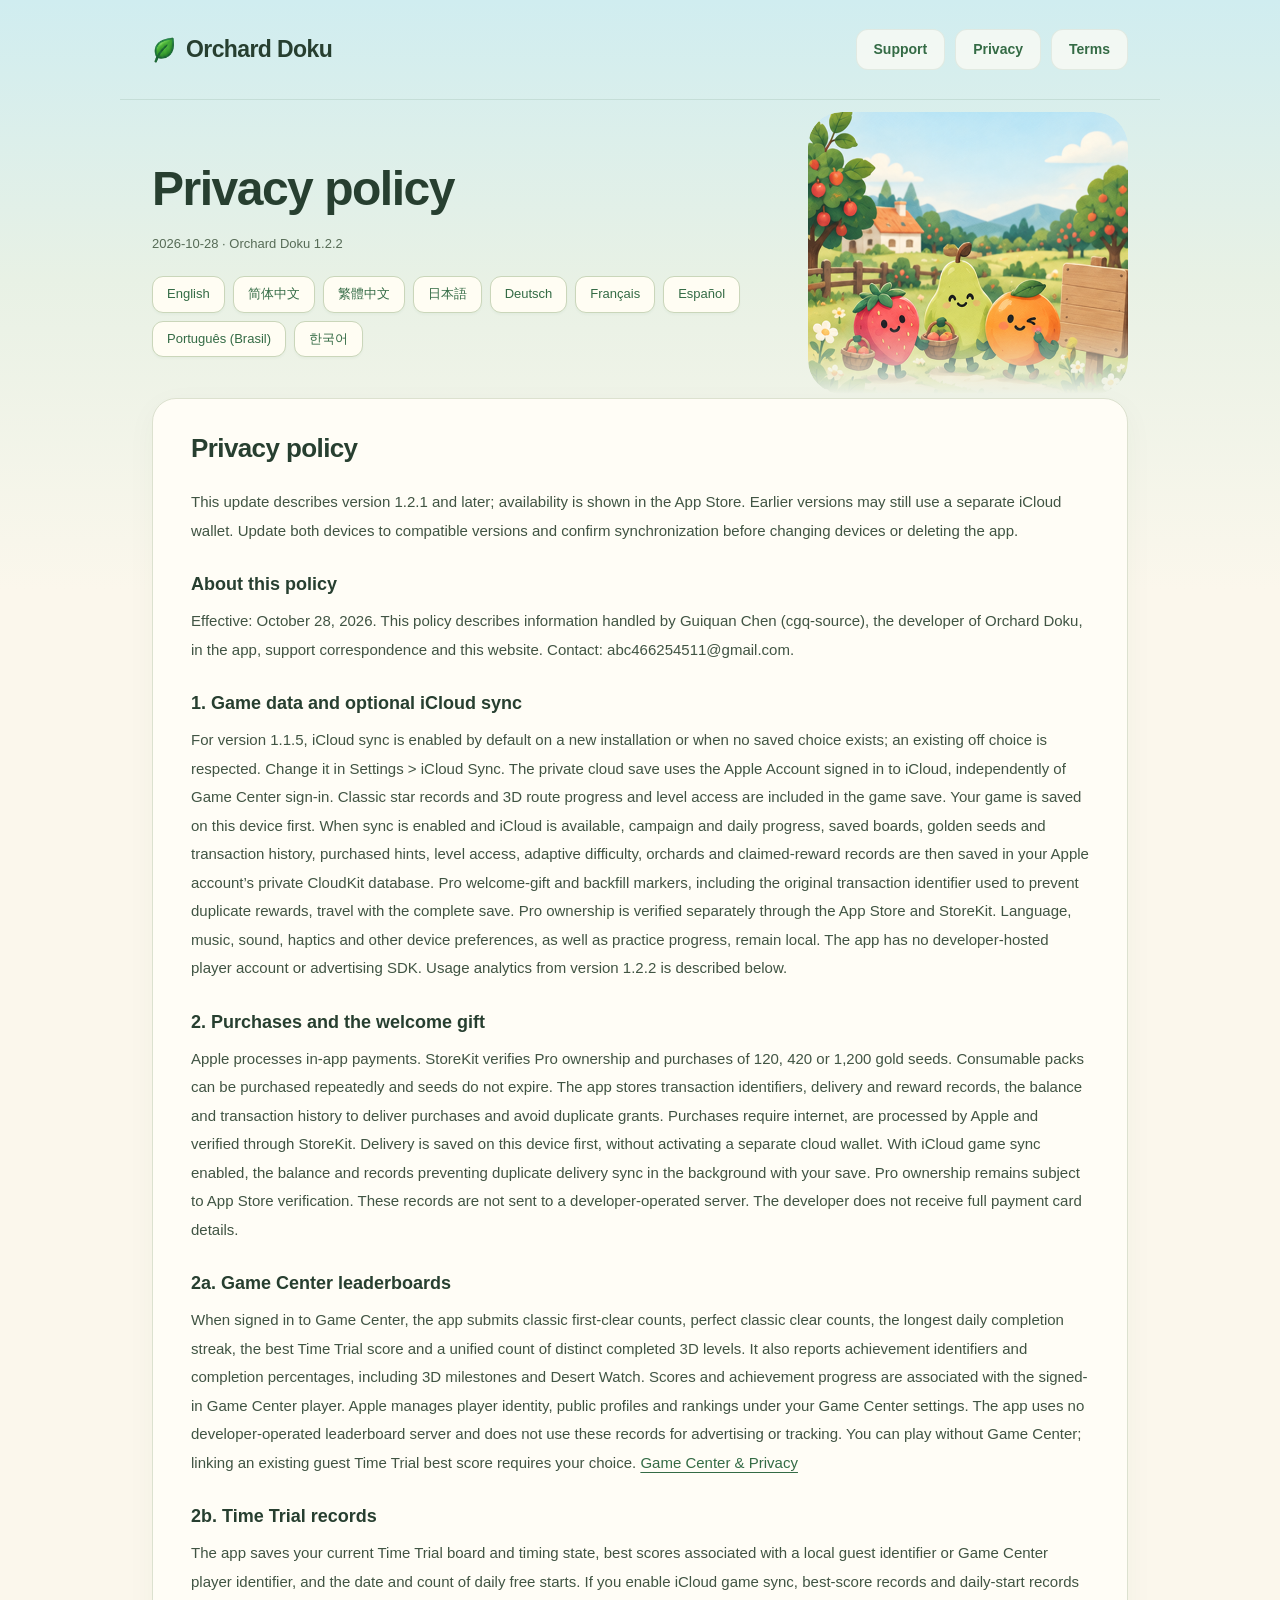
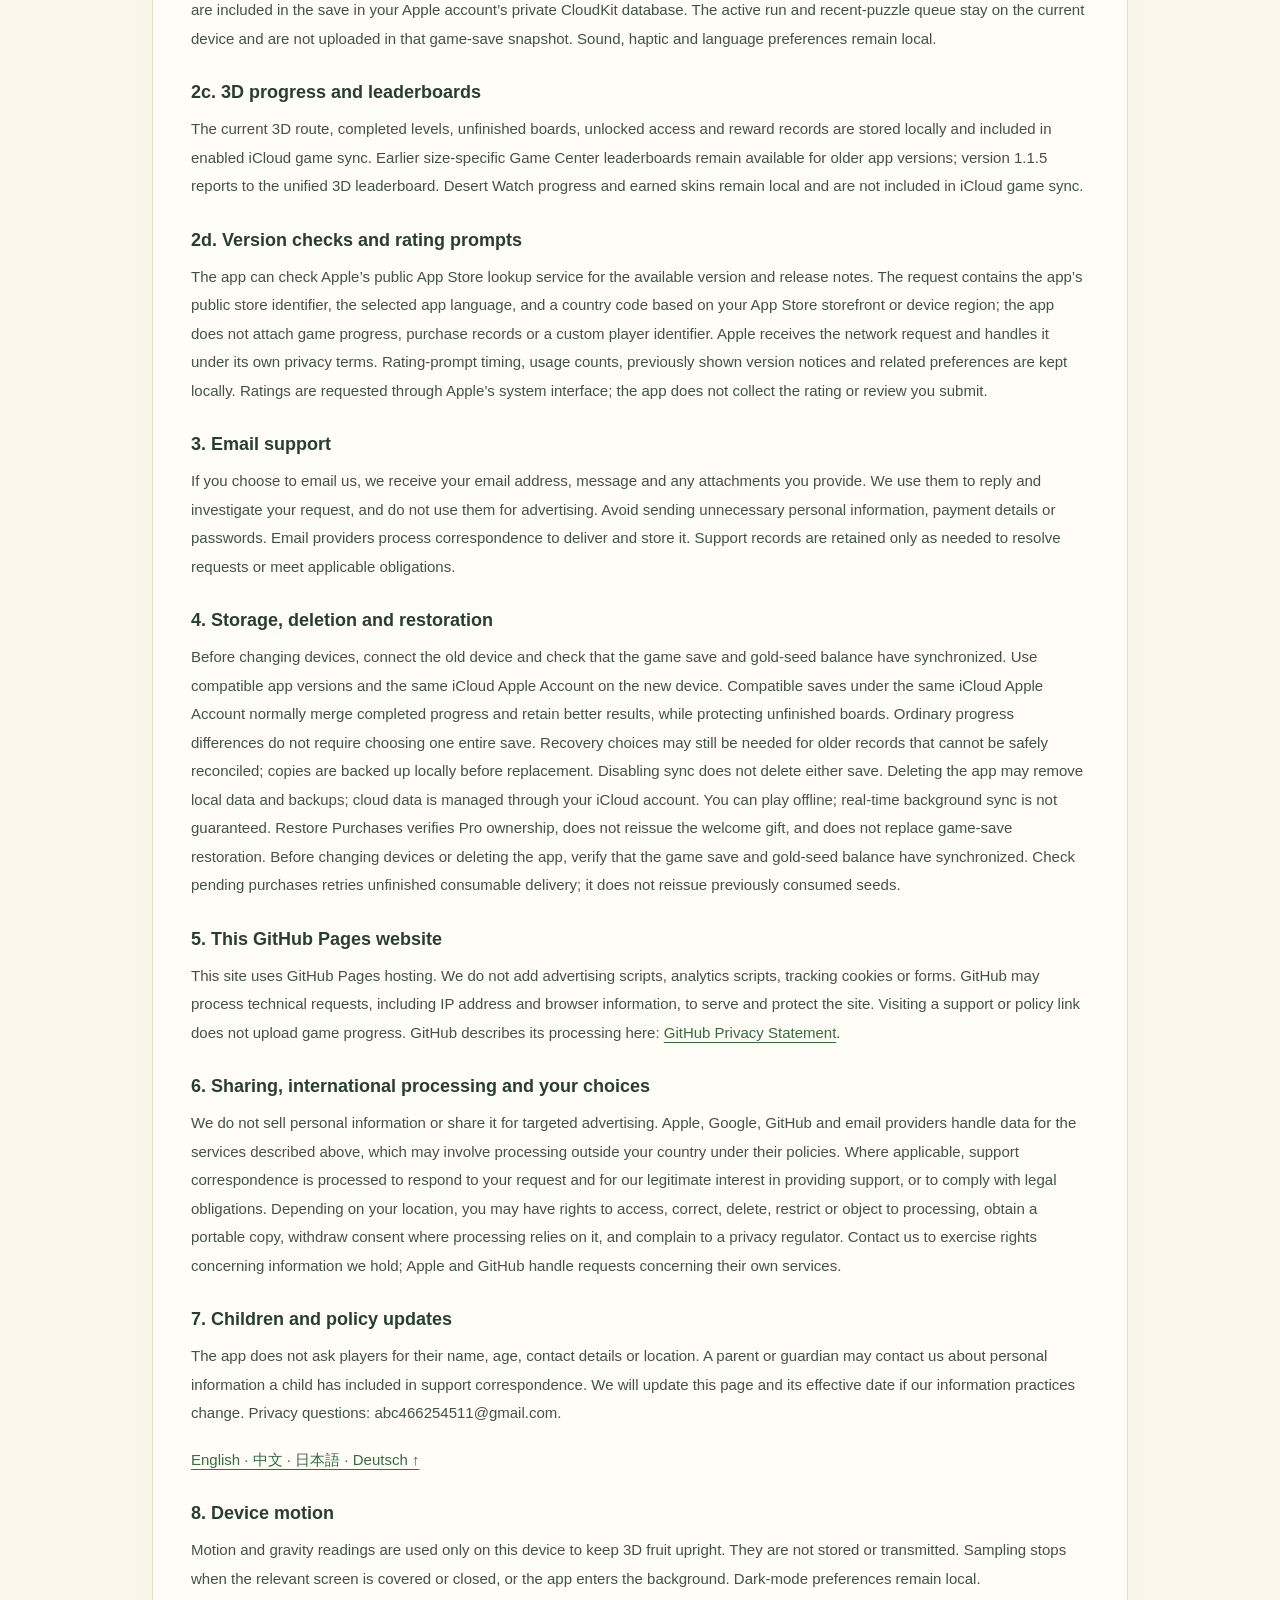
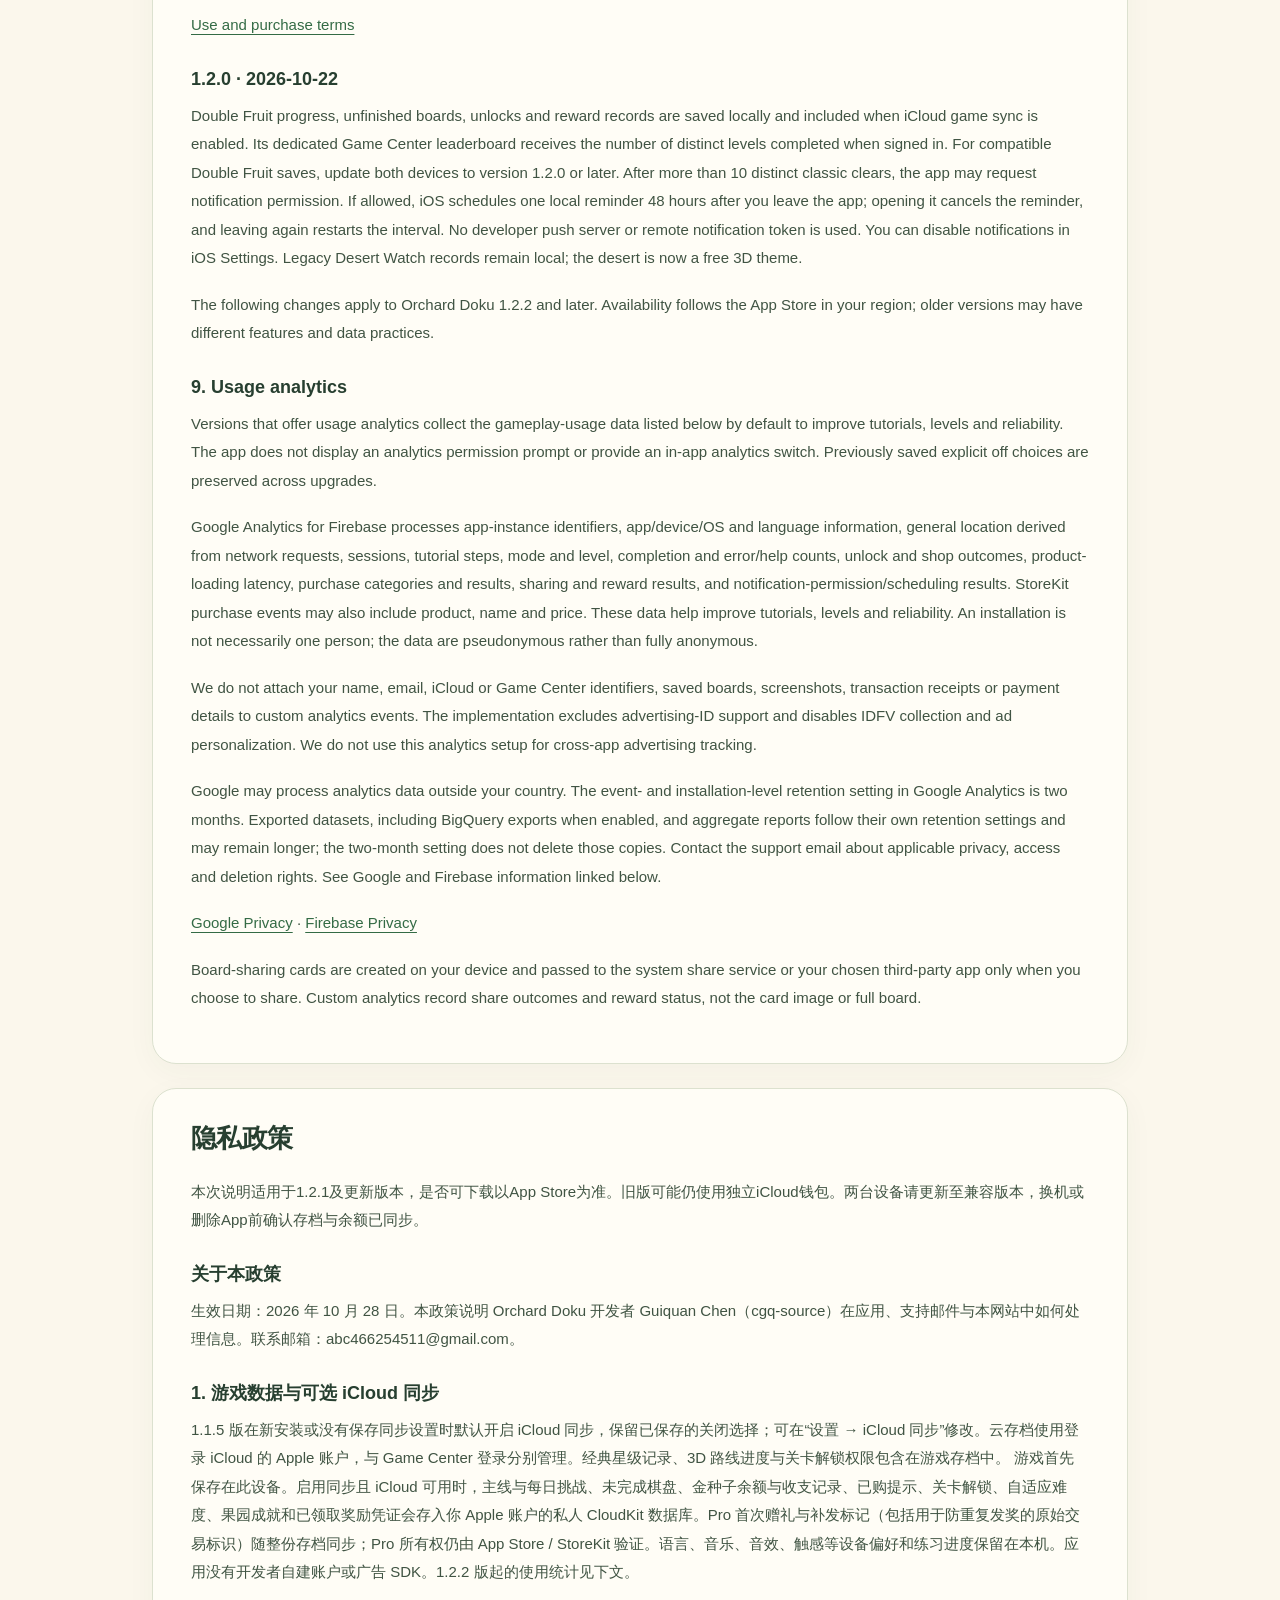
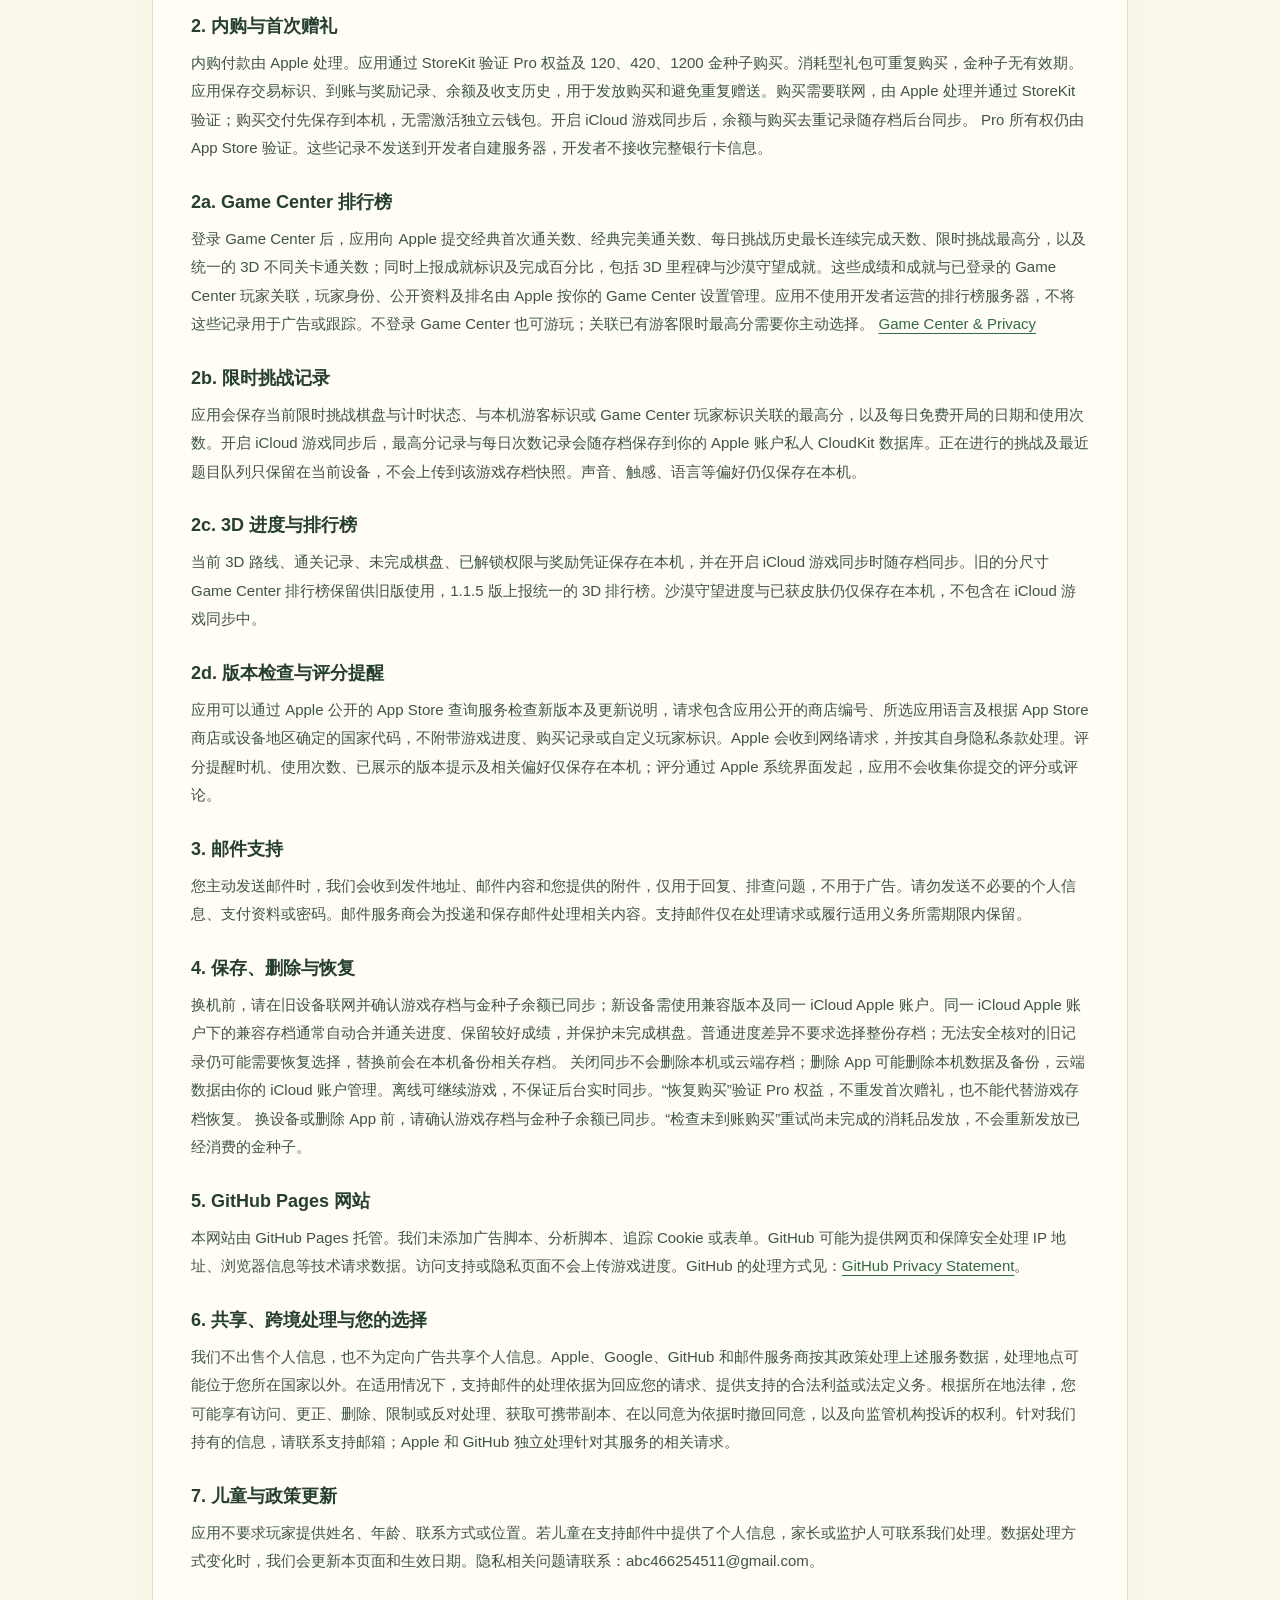
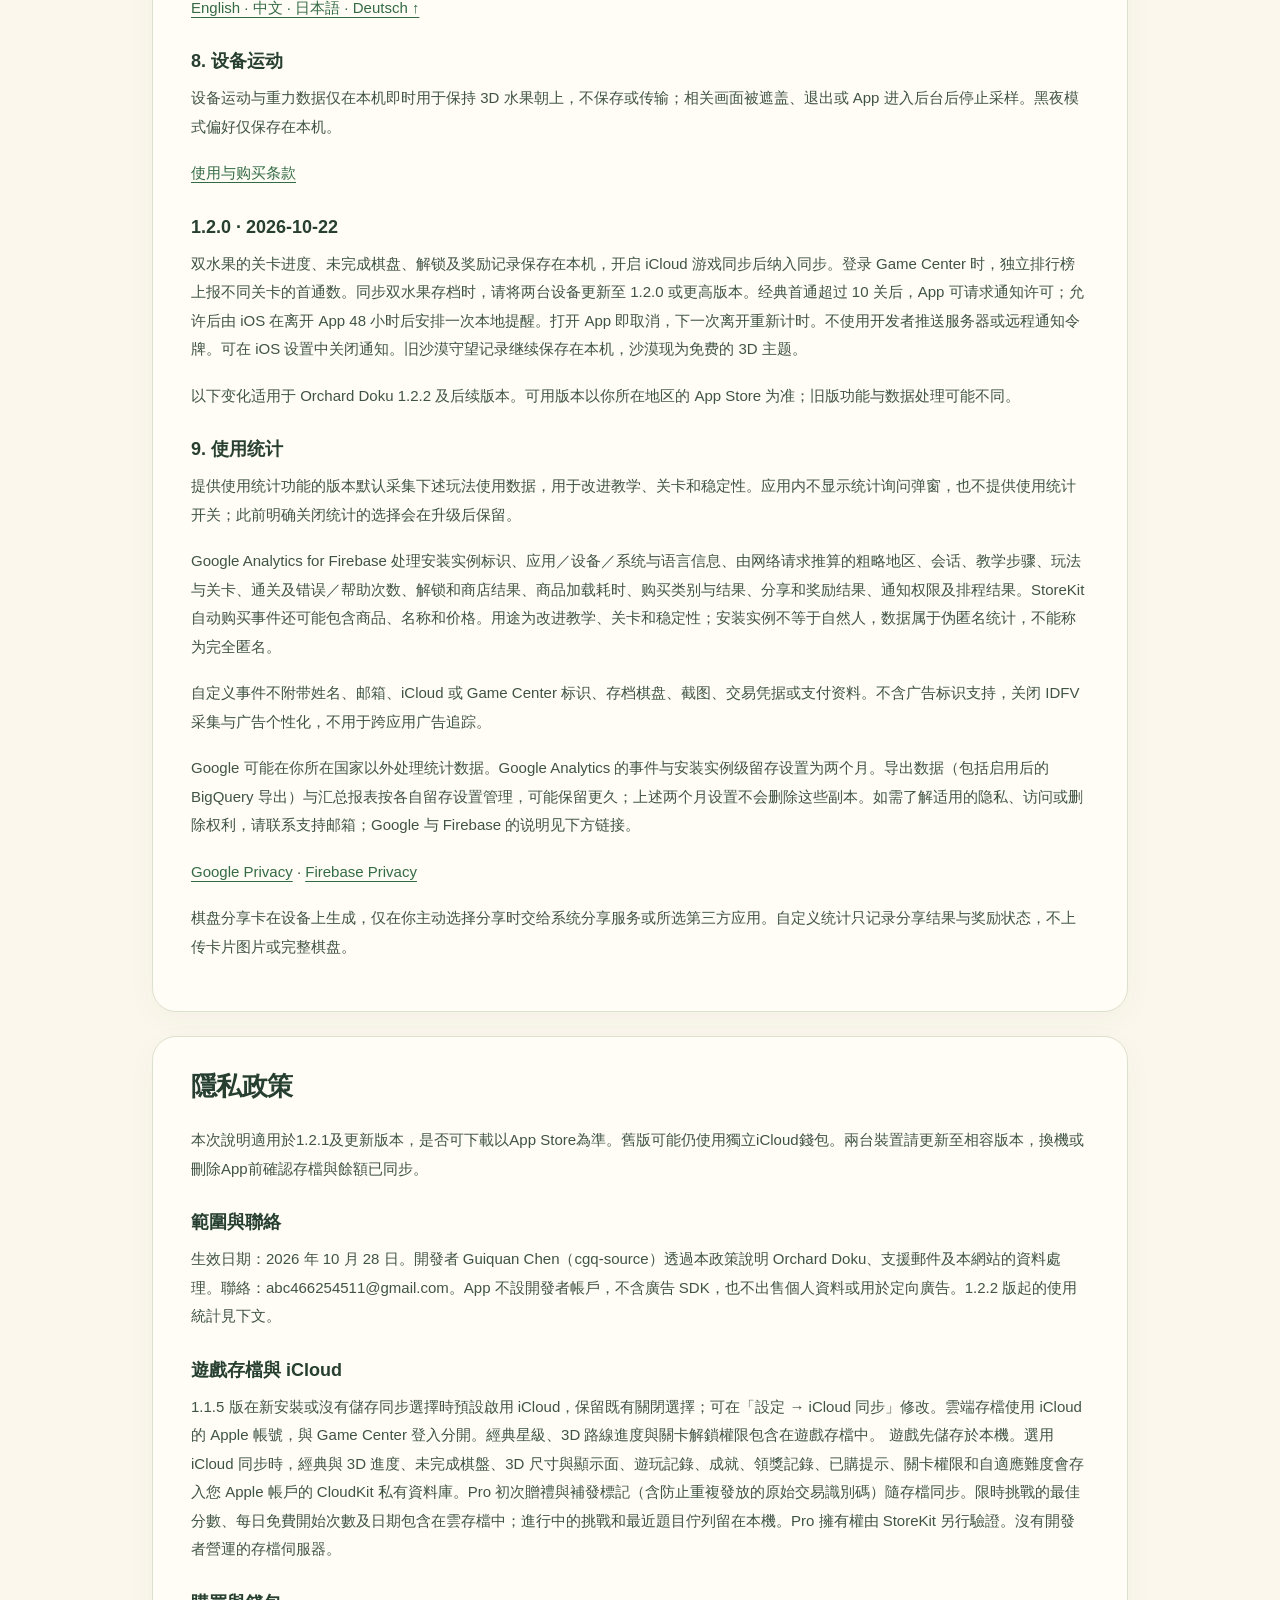
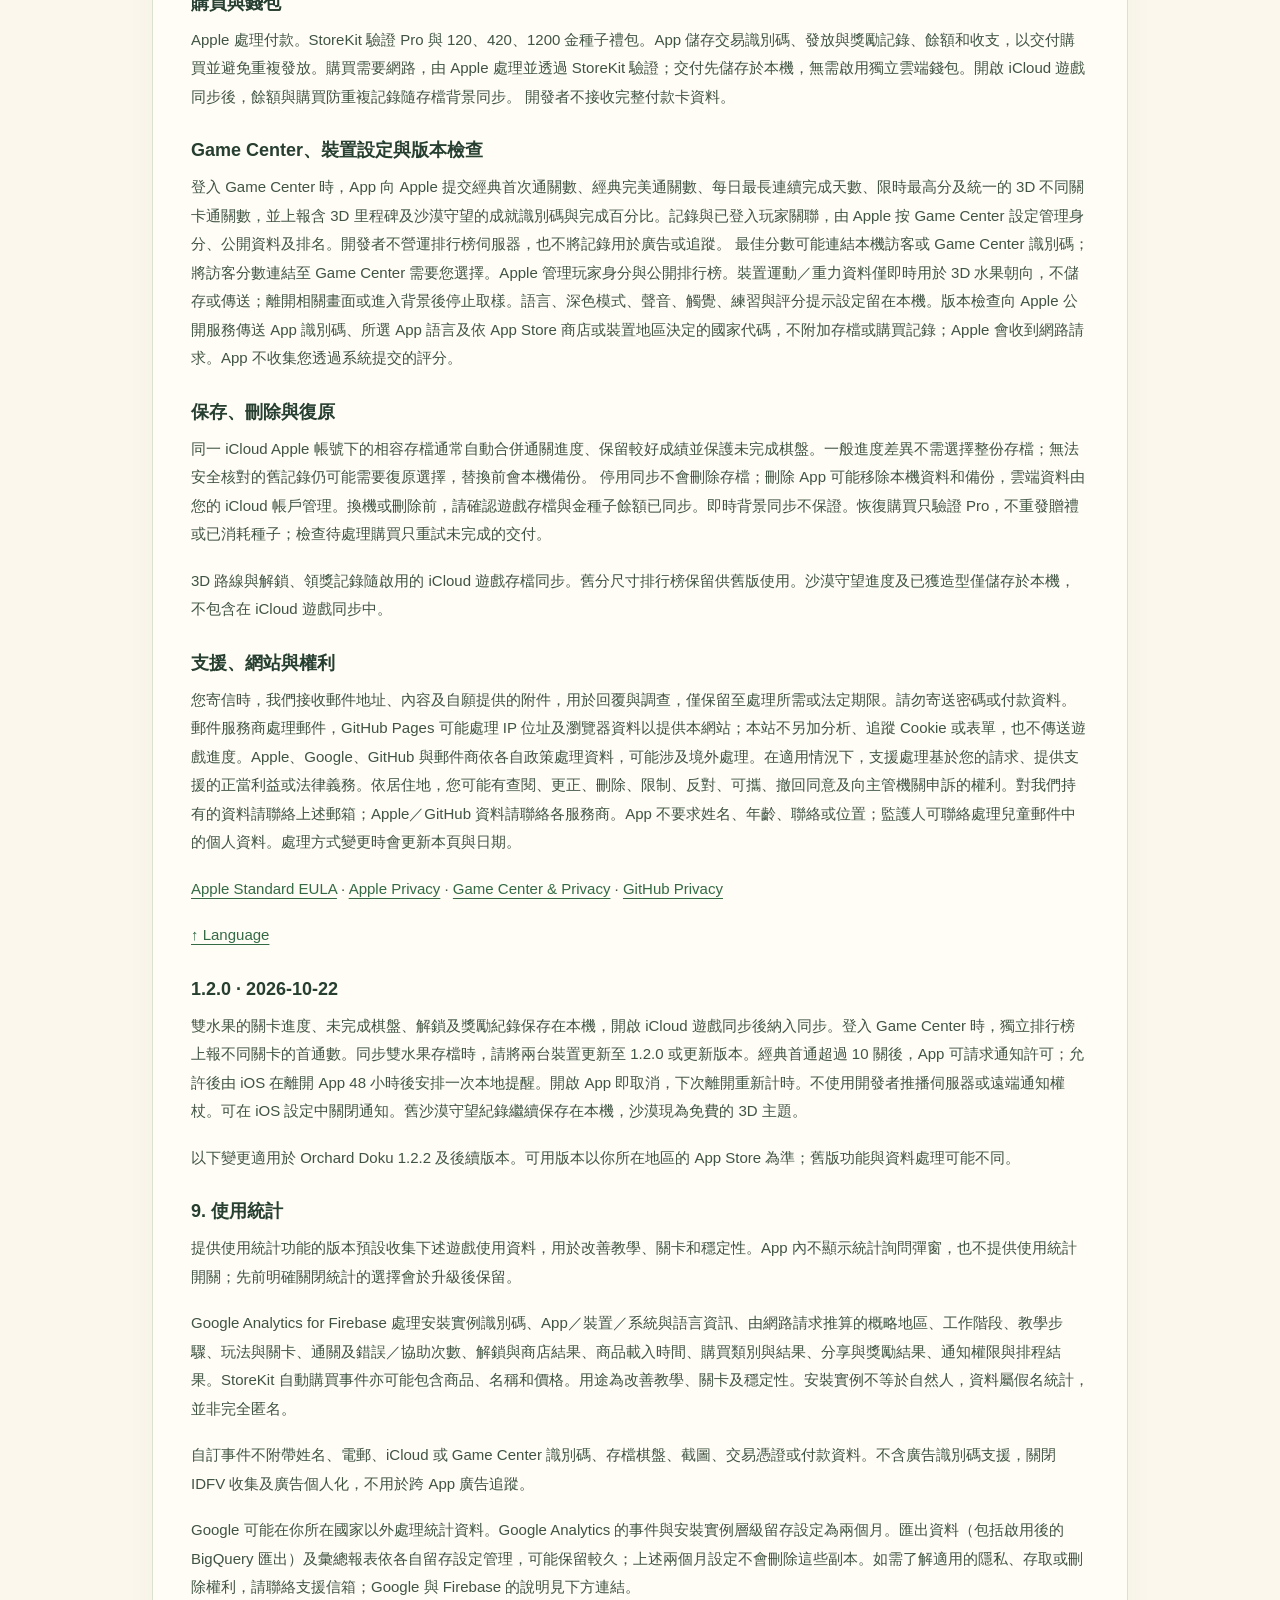
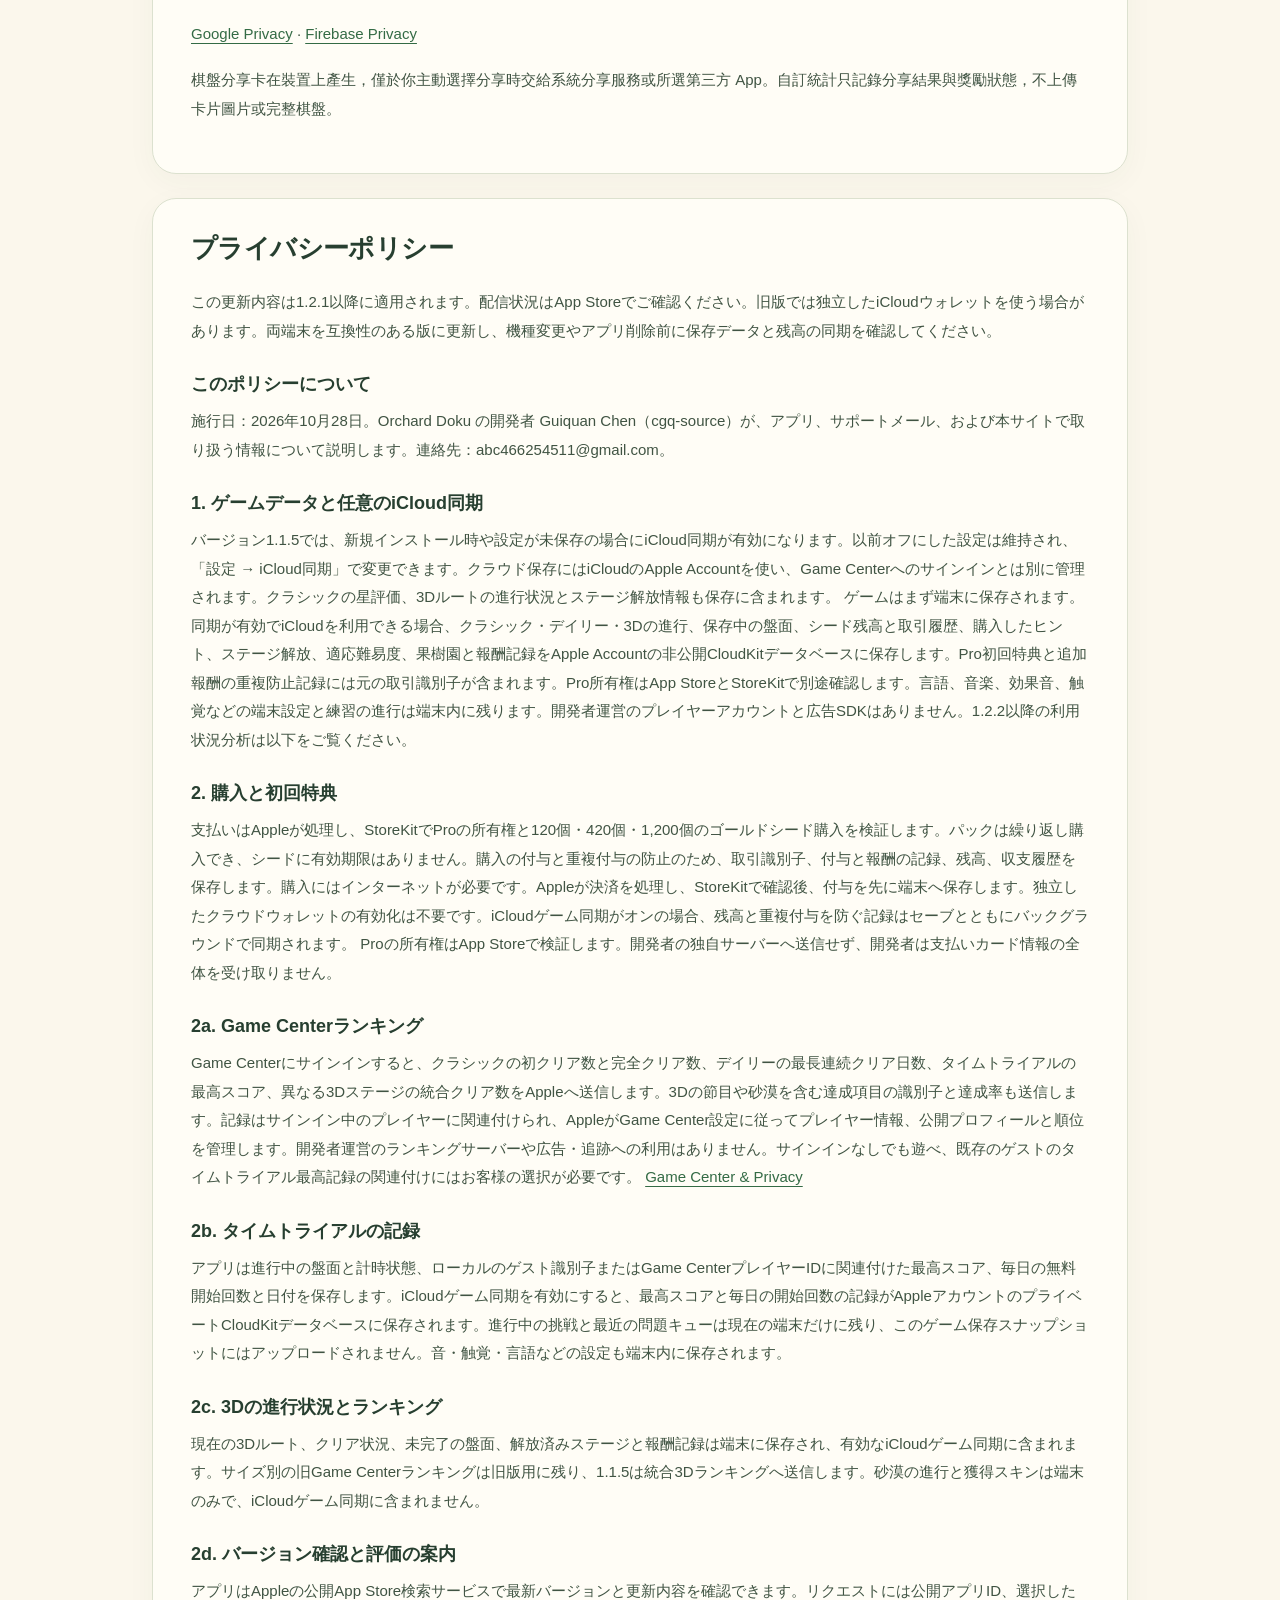
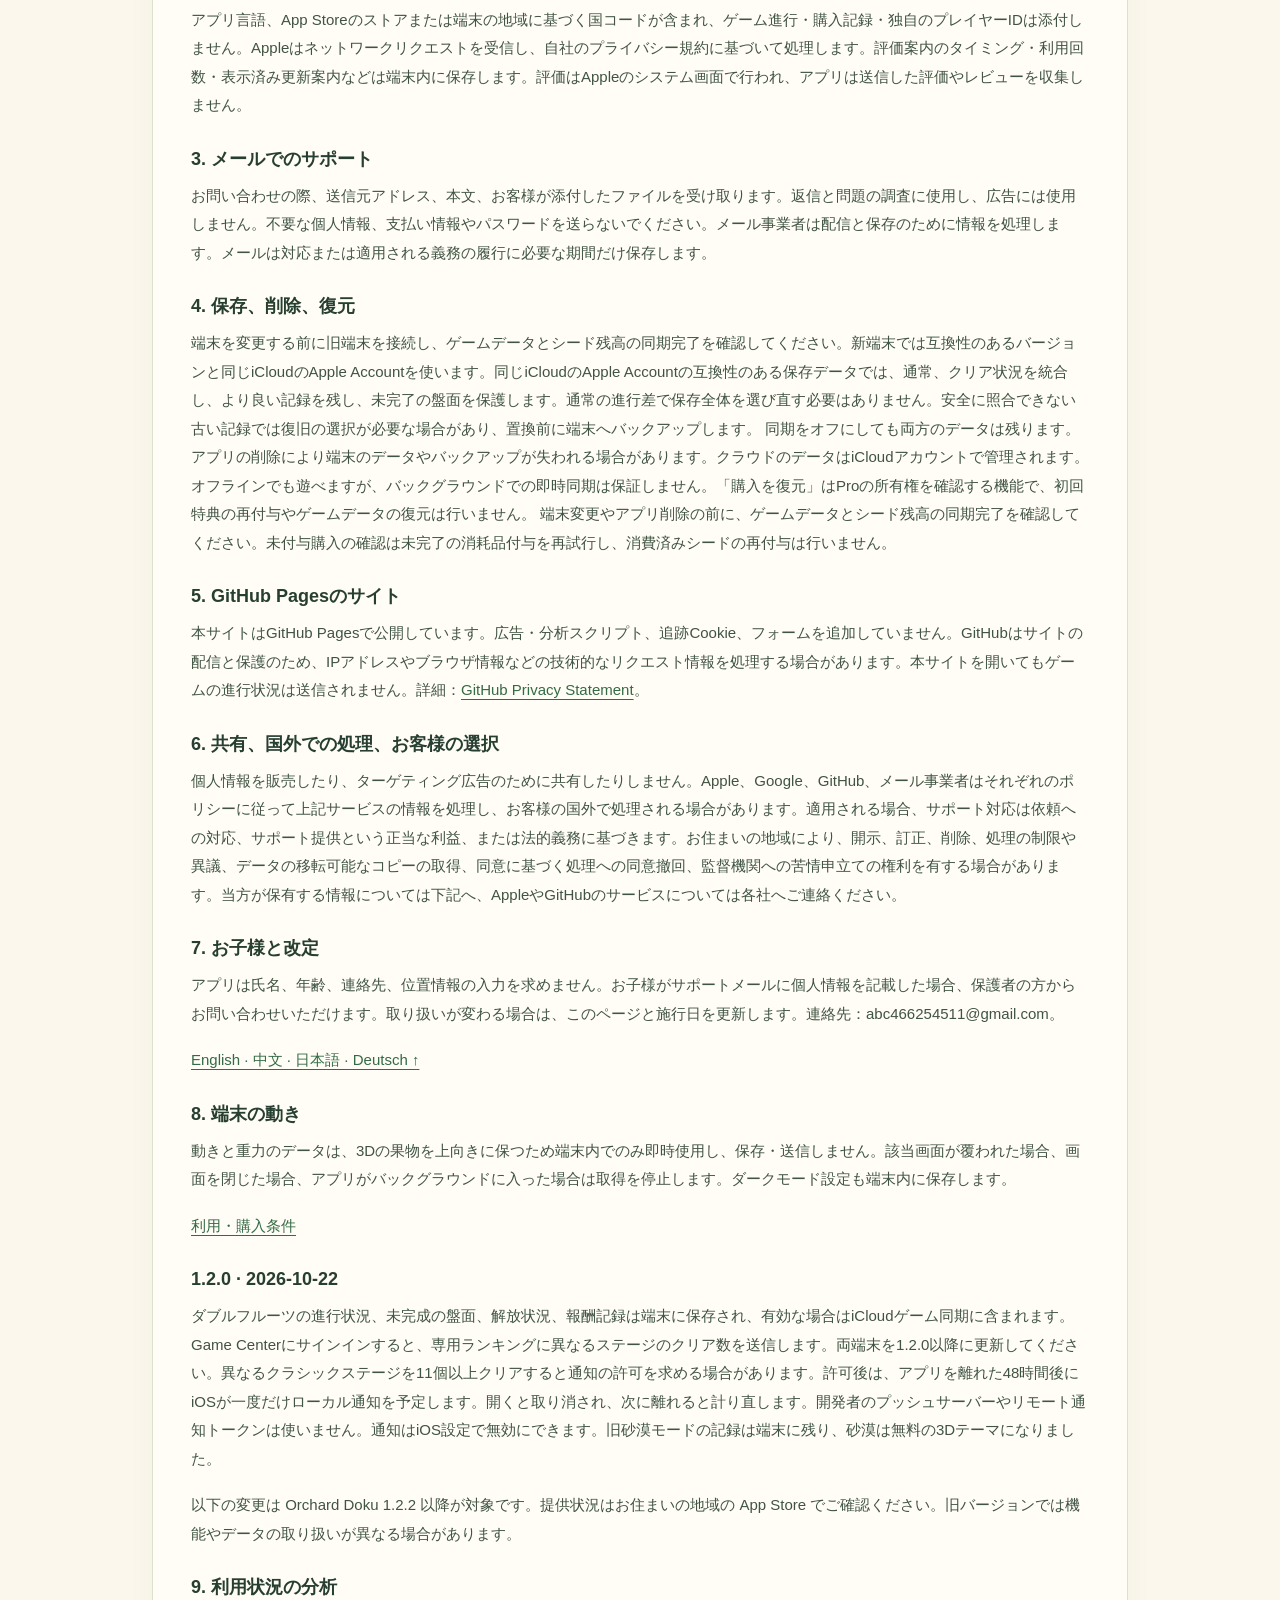
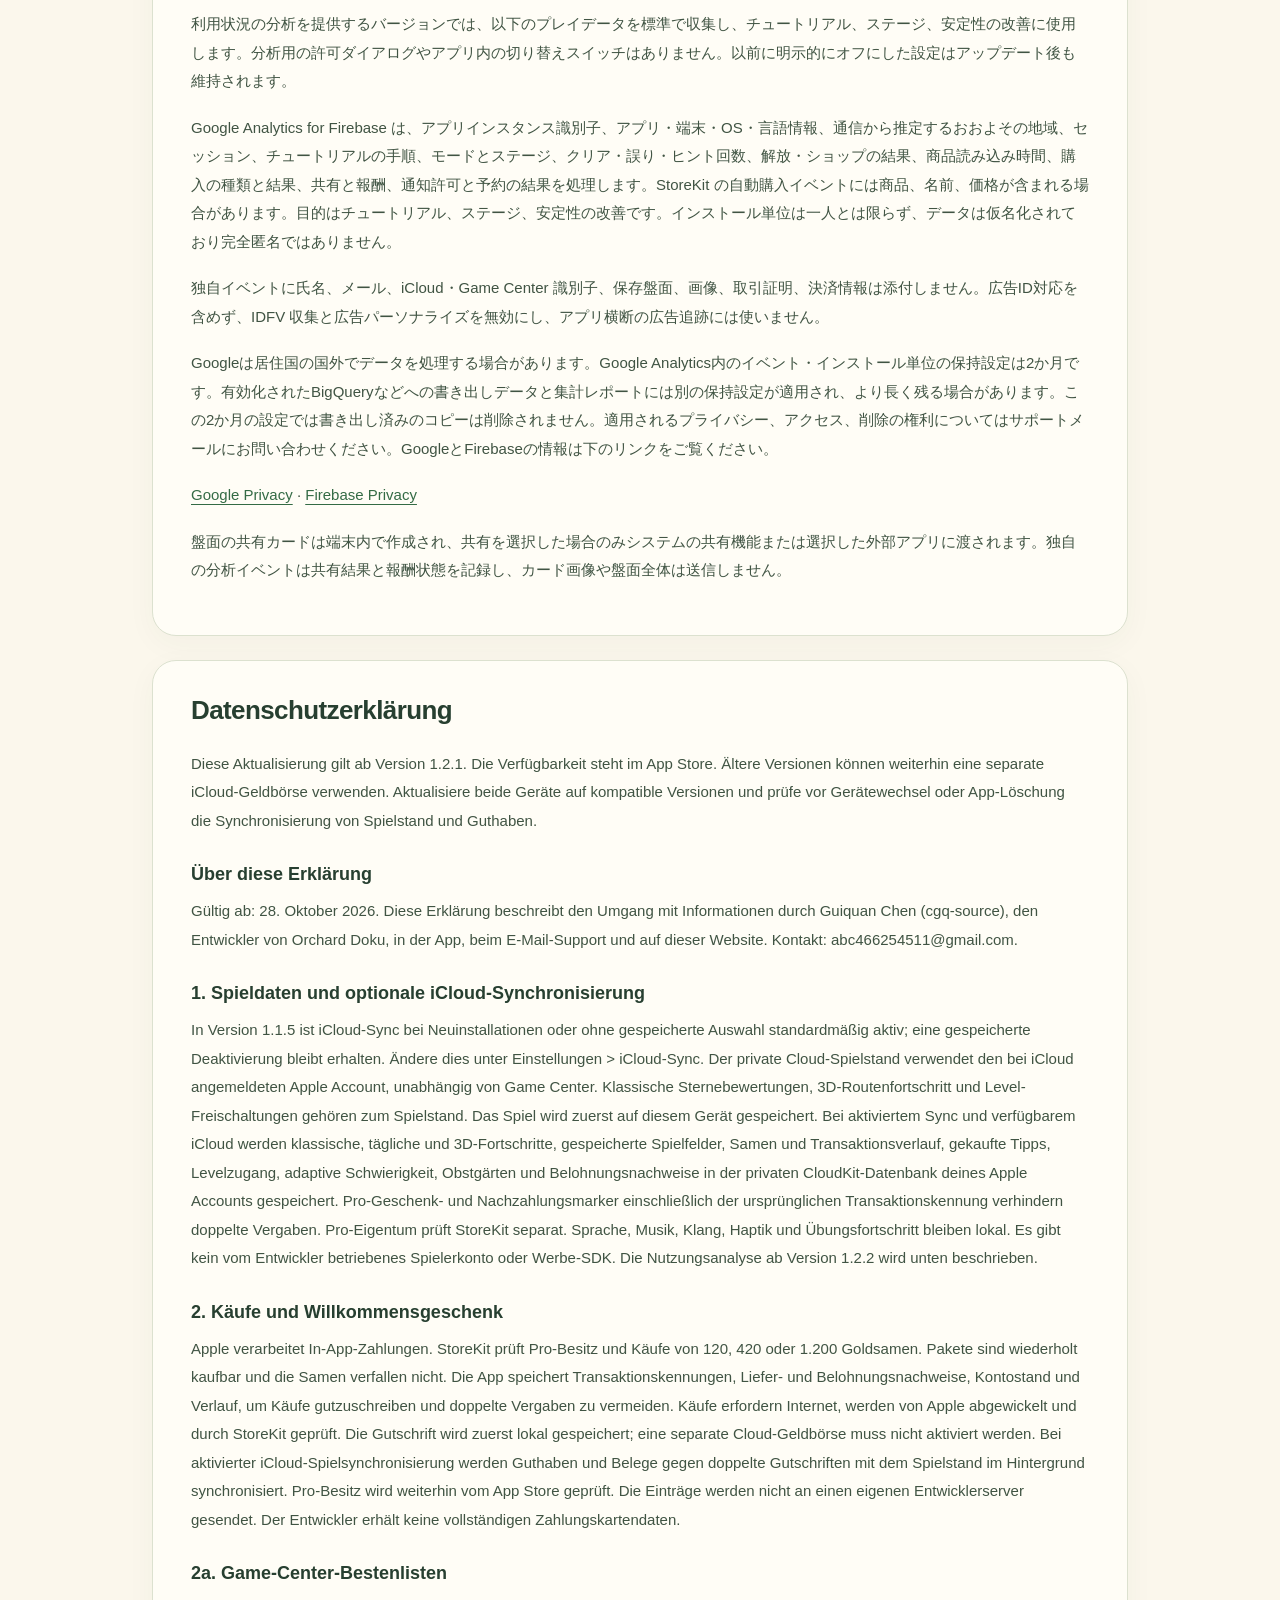
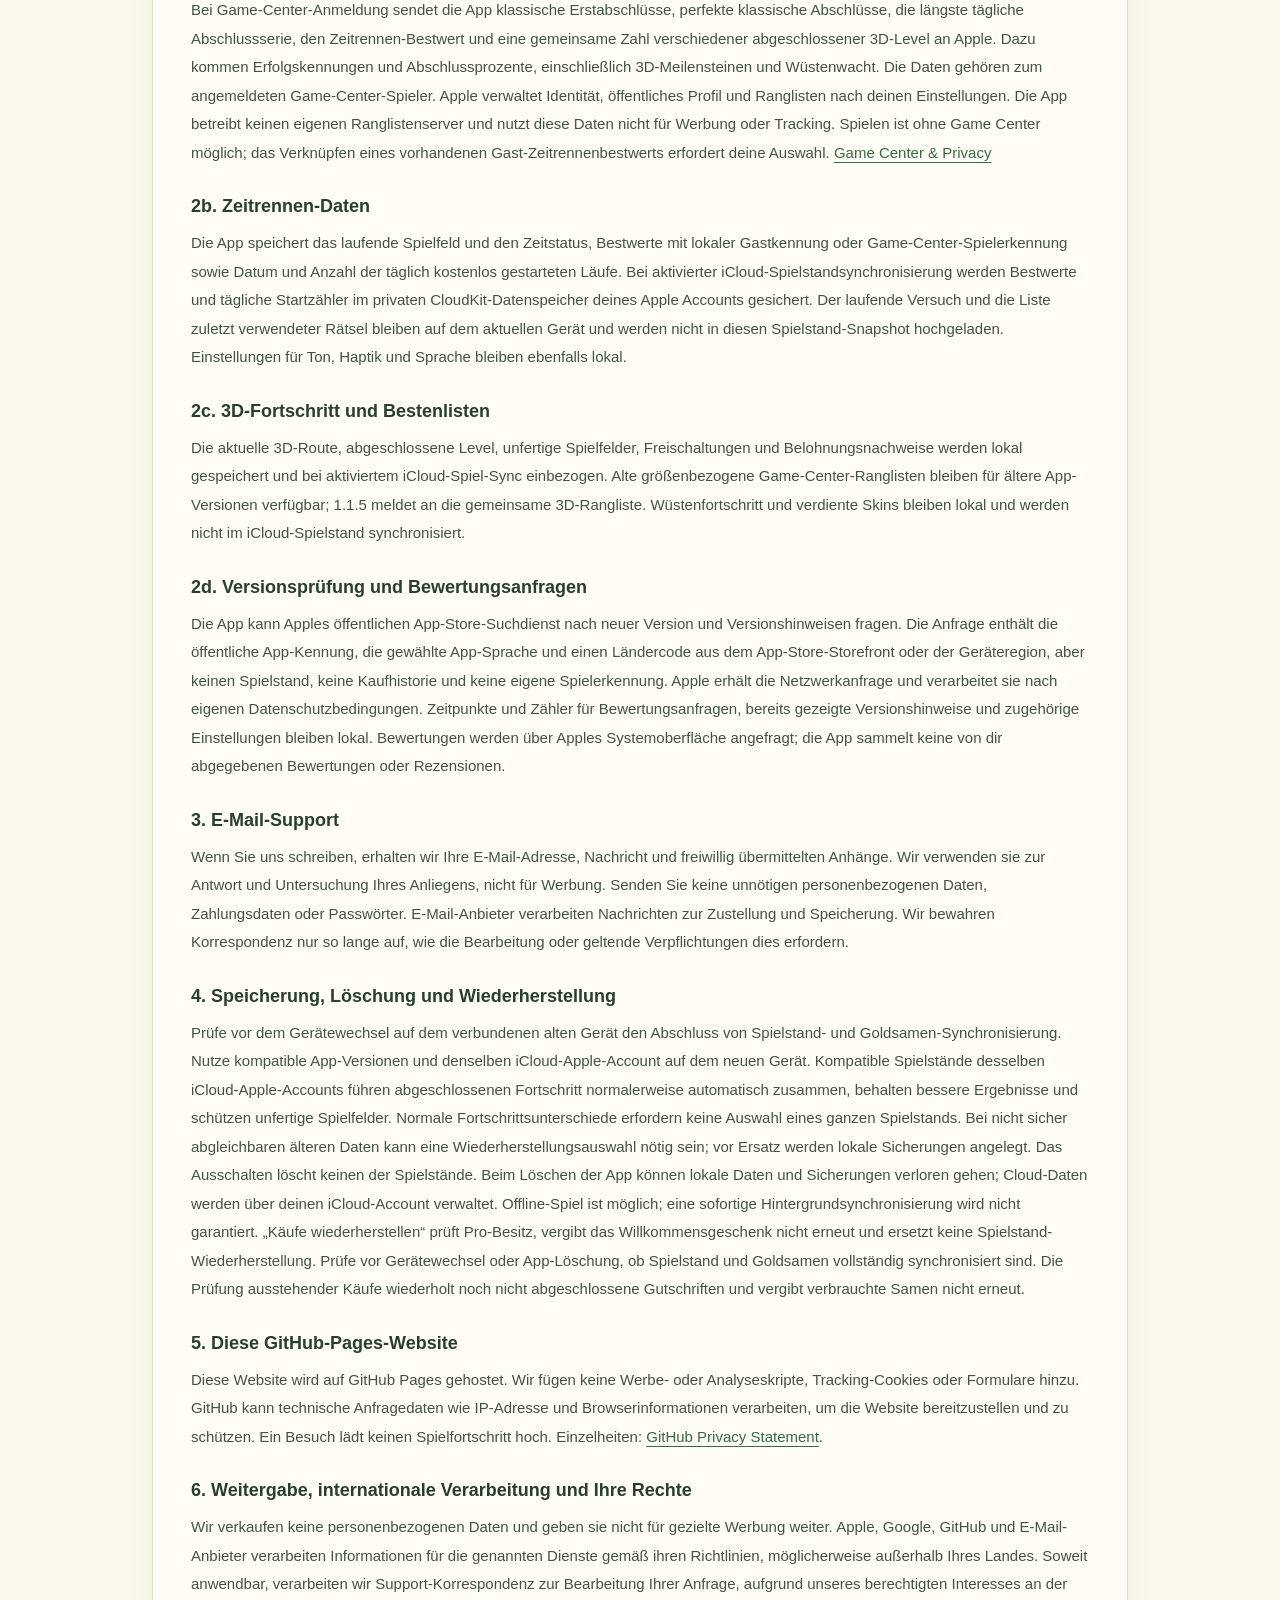
==== commit 437c85f7: "Update Orchard Doku1.2.2 help, sharing and analytics privacy in nine languages" ====
--- a/privacy.html
+++ b/privacy.html
@@ -1,5 +1,5 @@
 <!doctype html>
-<html lang="en"><head><meta charset="utf-8"><meta name="viewport" content="width=device-width,initial-scale=1"><meta name="color-scheme" content="light"><meta name="description" content="Orchard Doku official support and privacy information."><title>Privacy policy · Orchard Doku</title><link rel="stylesheet" href="style.css"></head><body><header><a class="brand" href="index.html">Orchard Doku</a><nav aria-label="Main navigation"><a href="support.html">Support</a><a href="privacy.html">Privacy</a><a href="terms.html">Terms</a></nav></header><main><div class="page-intro"><h1>Privacy policy</h1><p class="meta">2026-10-28 · Orchard Doku 1.1.5</p><nav class="languages" id="languages" aria-label="Language"><a href="#english" lang="en">English</a><a href="#chinese" lang="zh-Hans">简体中文</a><a href="#traditional" lang="zh-Hant">繁體中文</a><a href="#japanese" lang="ja">日本語</a><a href="#german" lang="de">Deutsch</a><a href="#french" lang="fr">Français</a><a href="#spanish" lang="es">Español</a><a href="#portuguese" lang="pt-BR">Português (Brasil)</a><a href="#korean" lang="ko">한국어</a></nav></div><section id="english" lang="en"><h2>Privacy policy</h2><p>This update describes version 1.2.1 and later; availability is shown in the App Store. Earlier versions may still use a separate iCloud wallet. Update both devices to compatible versions and confirm synchronization before changing devices or deleting the app.</p><h3>About this policy</h3><p>Effective: October 28, 2026. This policy describes information handled by Guiquan Chen (cgq-source), the developer of Orchard Doku, in the app, support correspondence and this website. Contact: abc466254511@gmail.com.</p>
+<html lang="en"><head><meta charset="utf-8"><meta name="viewport" content="width=device-width,initial-scale=1"><meta name="color-scheme" content="light"><meta name="description" content="Orchard Doku official support and privacy information."><title>Privacy policy · Orchard Doku</title><link rel="stylesheet" href="style.css"></head><body><header><a class="brand" href="index.html">Orchard Doku</a><nav aria-label="Main navigation"><a href="support.html">Support</a><a href="privacy.html">Privacy</a><a href="terms.html">Terms</a></nav></header><main><div class="page-intro"><h1>Privacy policy</h1><p class="meta">2026-10-28 · Orchard Doku 1.2.2</p><nav class="languages" id="languages" aria-label="Language"><a href="#english" lang="en">English</a><a href="#chinese" lang="zh-Hans">简体中文</a><a href="#traditional" lang="zh-Hant">繁體中文</a><a href="#japanese" lang="ja">日本語</a><a href="#german" lang="de">Deutsch</a><a href="#french" lang="fr">Français</a><a href="#spanish" lang="es">Español</a><a href="#portuguese" lang="pt-BR">Português (Brasil)</a><a href="#korean" lang="ko">한국어</a></nav></div><section id="english" lang="en"><h2>Privacy policy</h2><p>This update describes version 1.2.1 and later; availability is shown in the App Store. Earlier versions may still use a separate iCloud wallet. Update both devices to compatible versions and confirm synchronization before changing devices or deleting the app.</p><h3>About this policy</h3><p>Effective: October 28, 2026. This policy describes information handled by Guiquan Chen (cgq-source), the developer of Orchard Doku, in the app, support correspondence and this website. Contact: abc466254511@gmail.com.</p>
 <h3>1. Game data and optional iCloud sync</h3><p>For version 1.1.5, iCloud sync is enabled by default on a new installation or when no saved choice exists; an existing off choice is respected. Change it in Settings &gt; iCloud Sync. The private cloud save uses the Apple Account signed in to iCloud, independently of Game Center sign-in. Classic star records and 3D route progress and level access are included in the game save. Your game is saved on this device first. When sync is enabled and iCloud is available, campaign and daily progress, saved boards, golden seeds and transaction history, purchased hints, level access, adaptive difficulty, orchards and claimed-reward records are then saved in your Apple account’s private CloudKit database. Pro welcome-gift and backfill markers, including the original transaction identifier used to prevent duplicate rewards, travel with the complete save. Pro ownership is verified separately through the App Store and StoreKit. Language, music, sound, haptics and other device preferences, as well as practice progress, remain local. The app has no developer-hosted player account or advertising SDK. Usage analytics from version 1.2.2 is described below.</p>
 <h3>2. Purchases and the welcome gift</h3><p>Apple processes in-app payments. StoreKit verifies Pro ownership and purchases of 120, 420 or 1,200 gold seeds. Consumable packs can be purchased repeatedly and seeds do not expire. The app stores transaction identifiers, delivery and reward records, the balance and transaction history to deliver purchases and avoid duplicate grants. Purchases require internet, are processed by Apple and verified through StoreKit. Delivery is saved on this device first, without activating a separate cloud wallet. With iCloud game sync enabled, the balance and records preventing duplicate delivery sync in the background with your save. Pro ownership remains subject to App Store verification. These records are not sent to a developer-operated server. The developer does not receive full payment card details.</p>
 <h3>2a. Game Center leaderboards</h3><p>When signed in to Game Center, the app submits classic first-clear counts, perfect classic clear counts, the longest daily completion streak, the best Time Trial score and a unified count of distinct completed 3D levels. It also reports achievement identifiers and completion percentages, including 3D milestones and Desert Watch. Scores and achievement progress are associated with the signed-in Game Center player. Apple manages player identity, public profiles and rankings under your Game Center settings. The app uses no developer-operated leaderboard server and does not use these records for advertising or tracking. You can play without Game Center; linking an existing guest Time Trial best score requires your choice. <a href="https://www.apple.com/legal/privacy/data/en/game-center/">Game Center &amp; Privacy</a></p>
